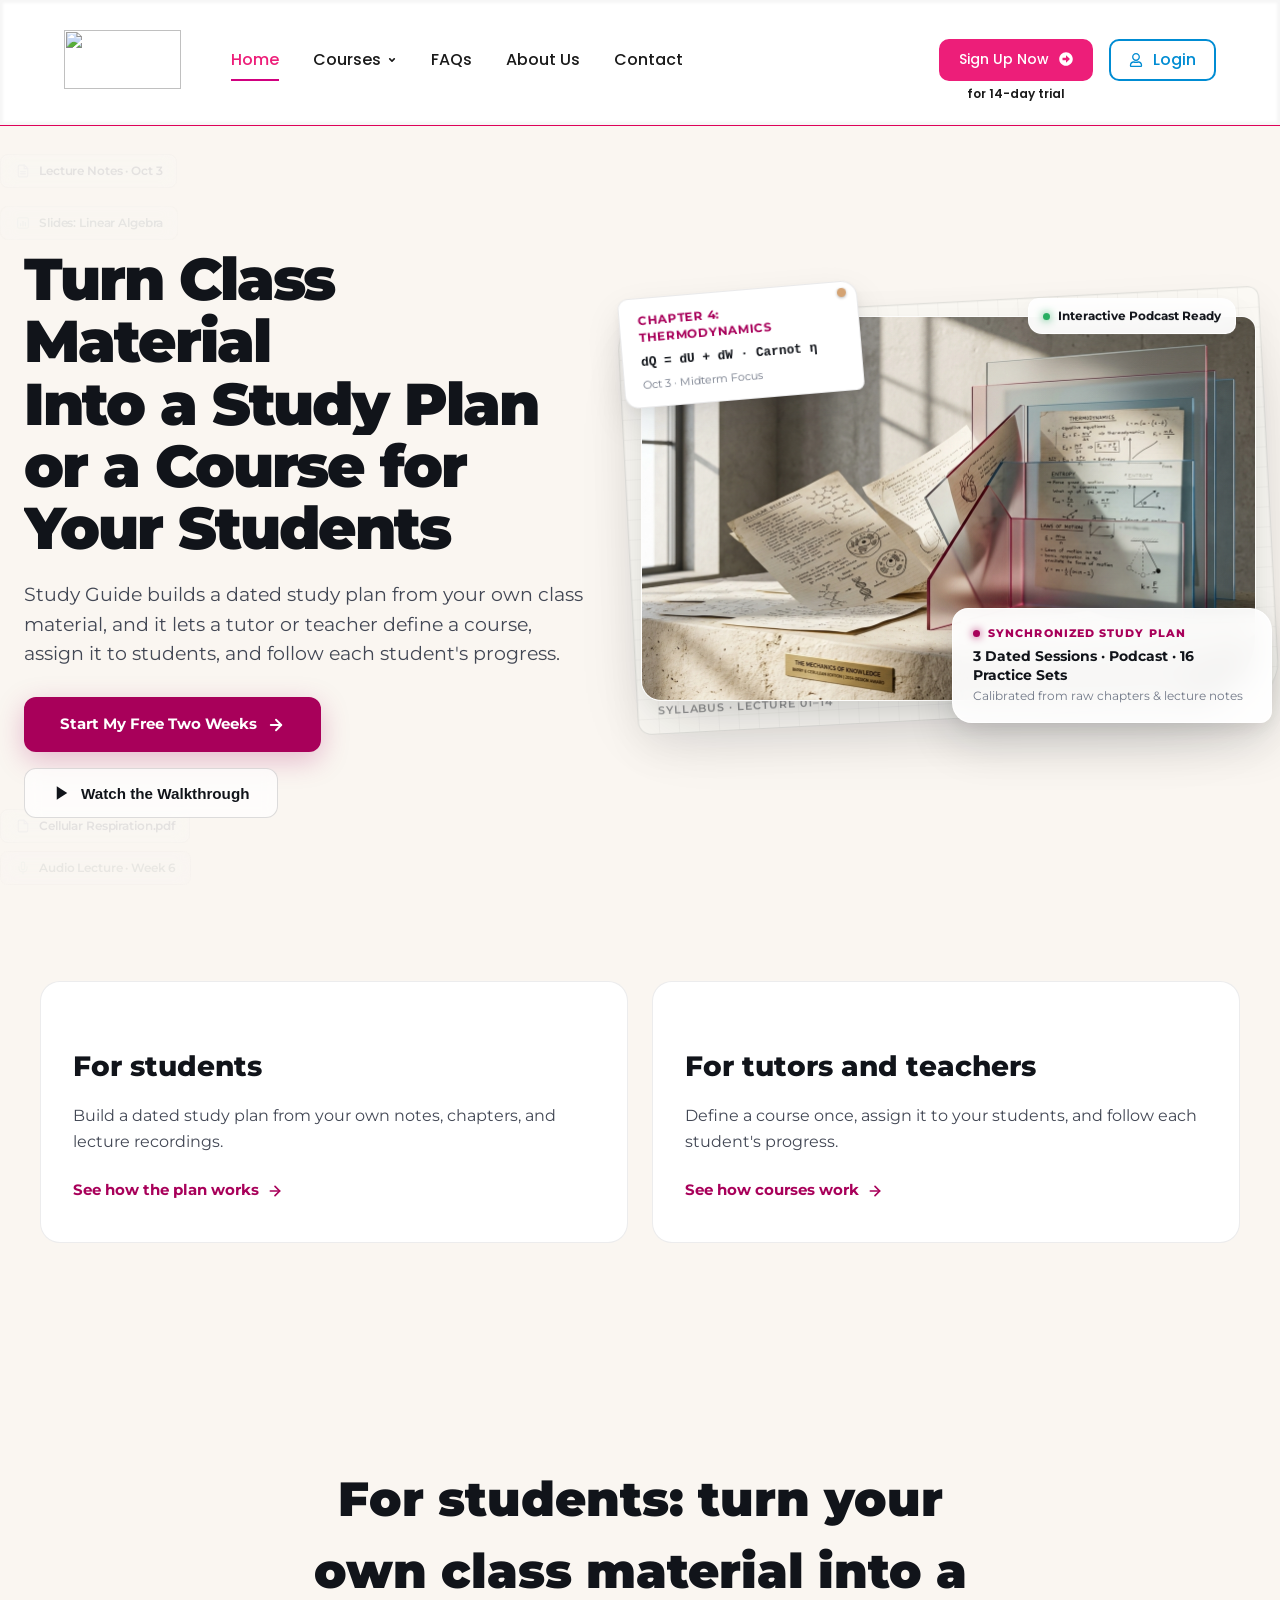
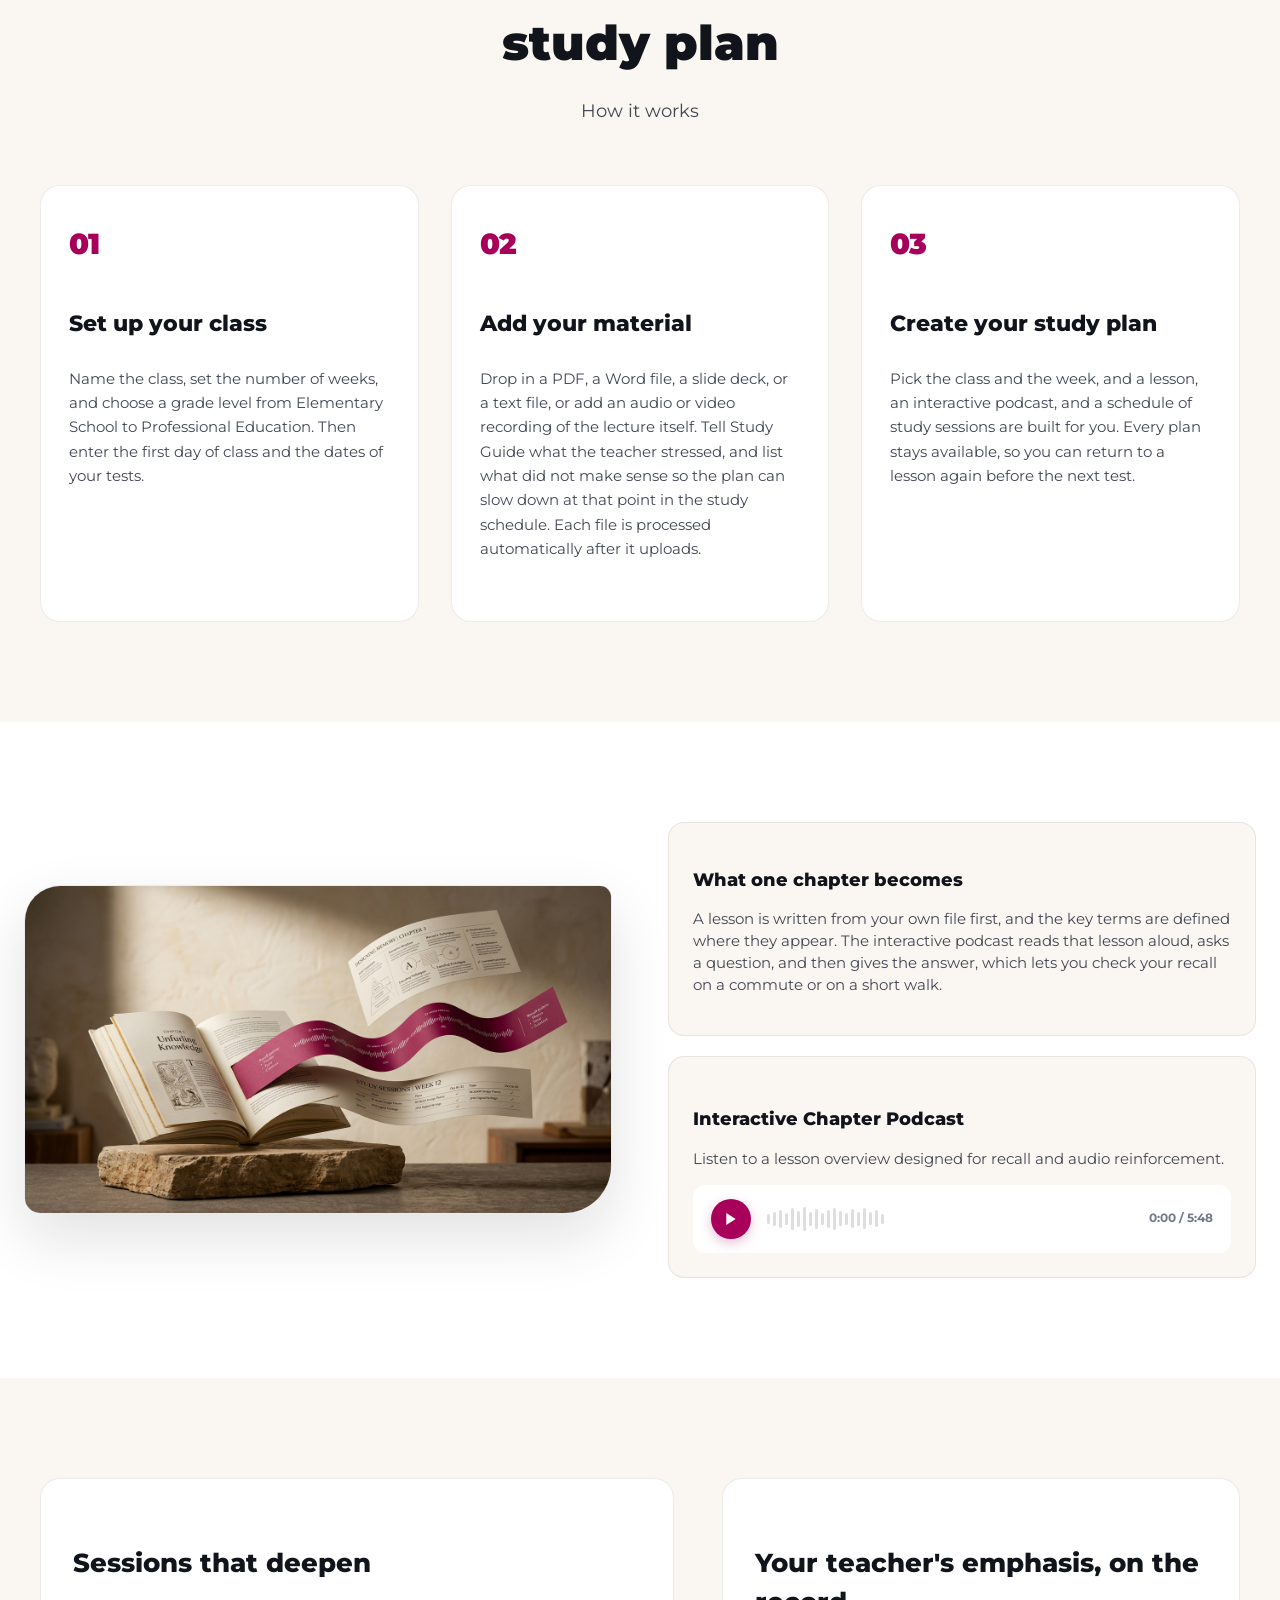
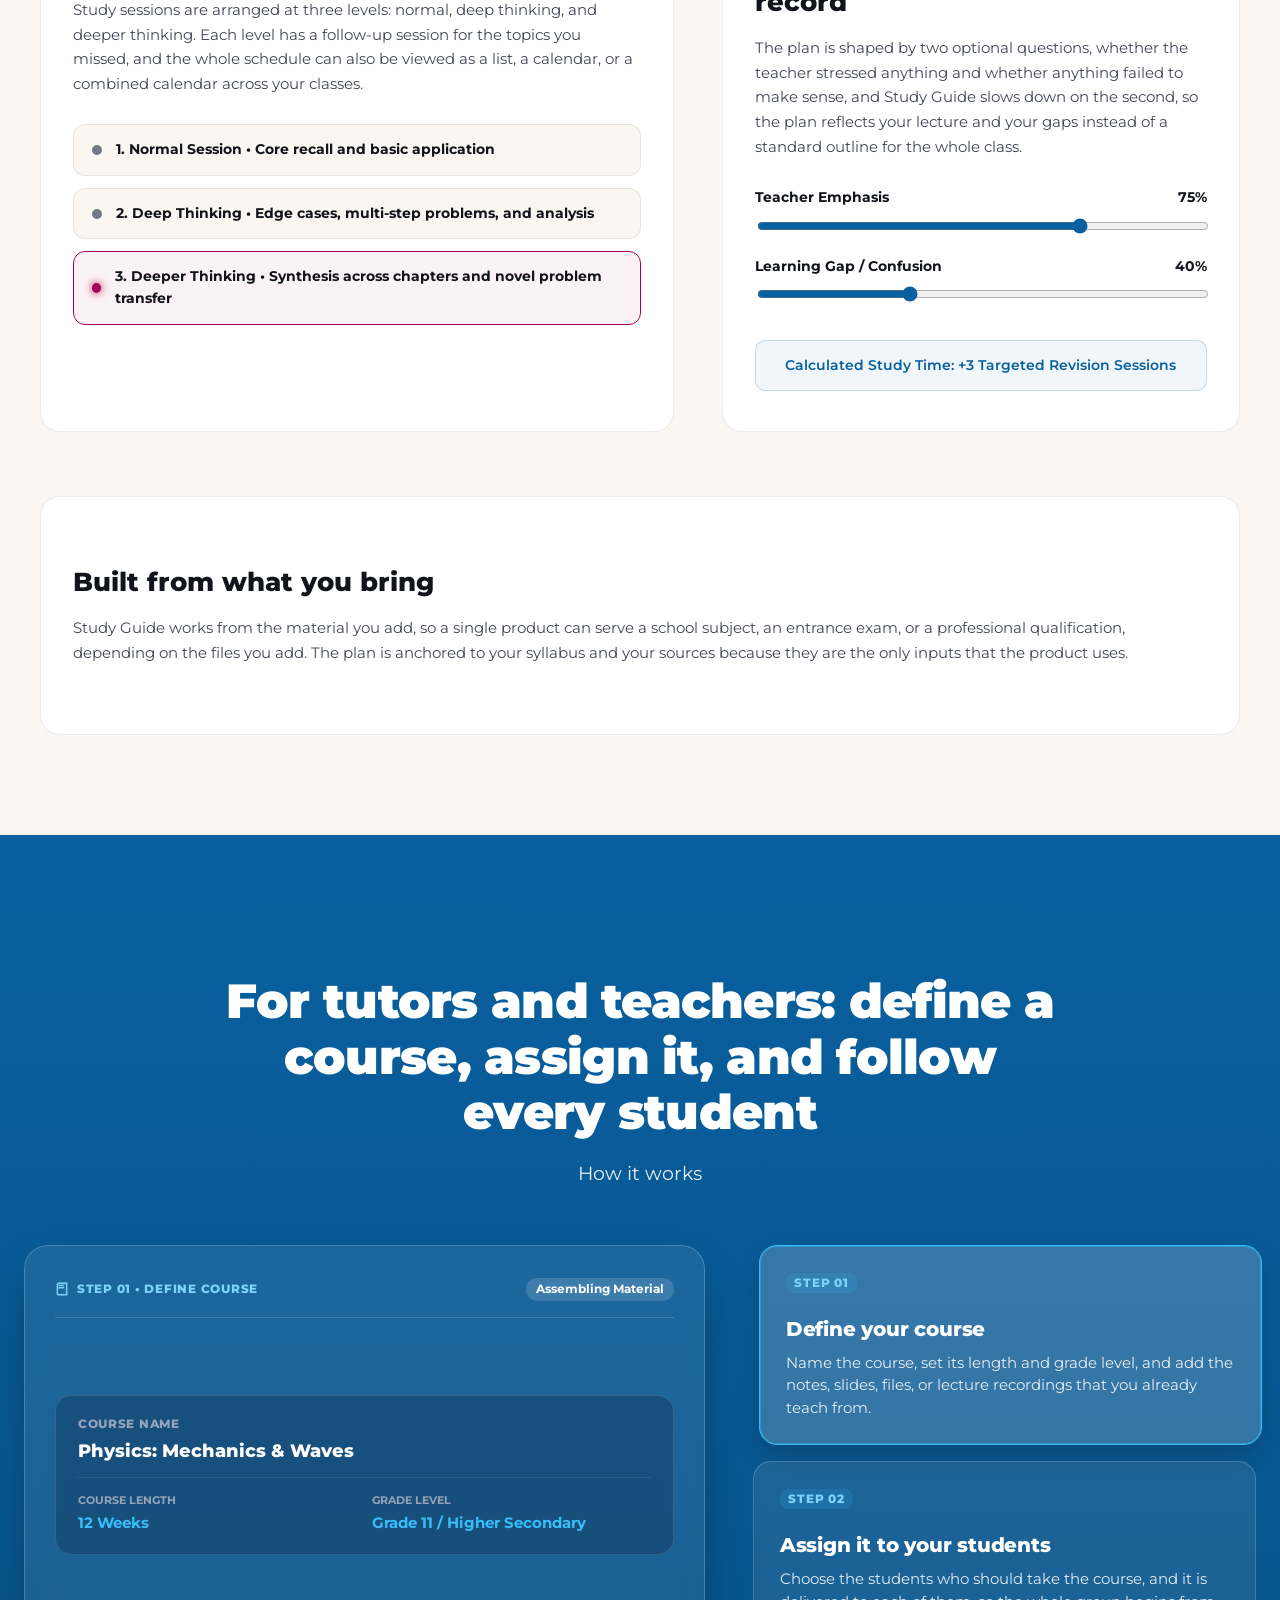
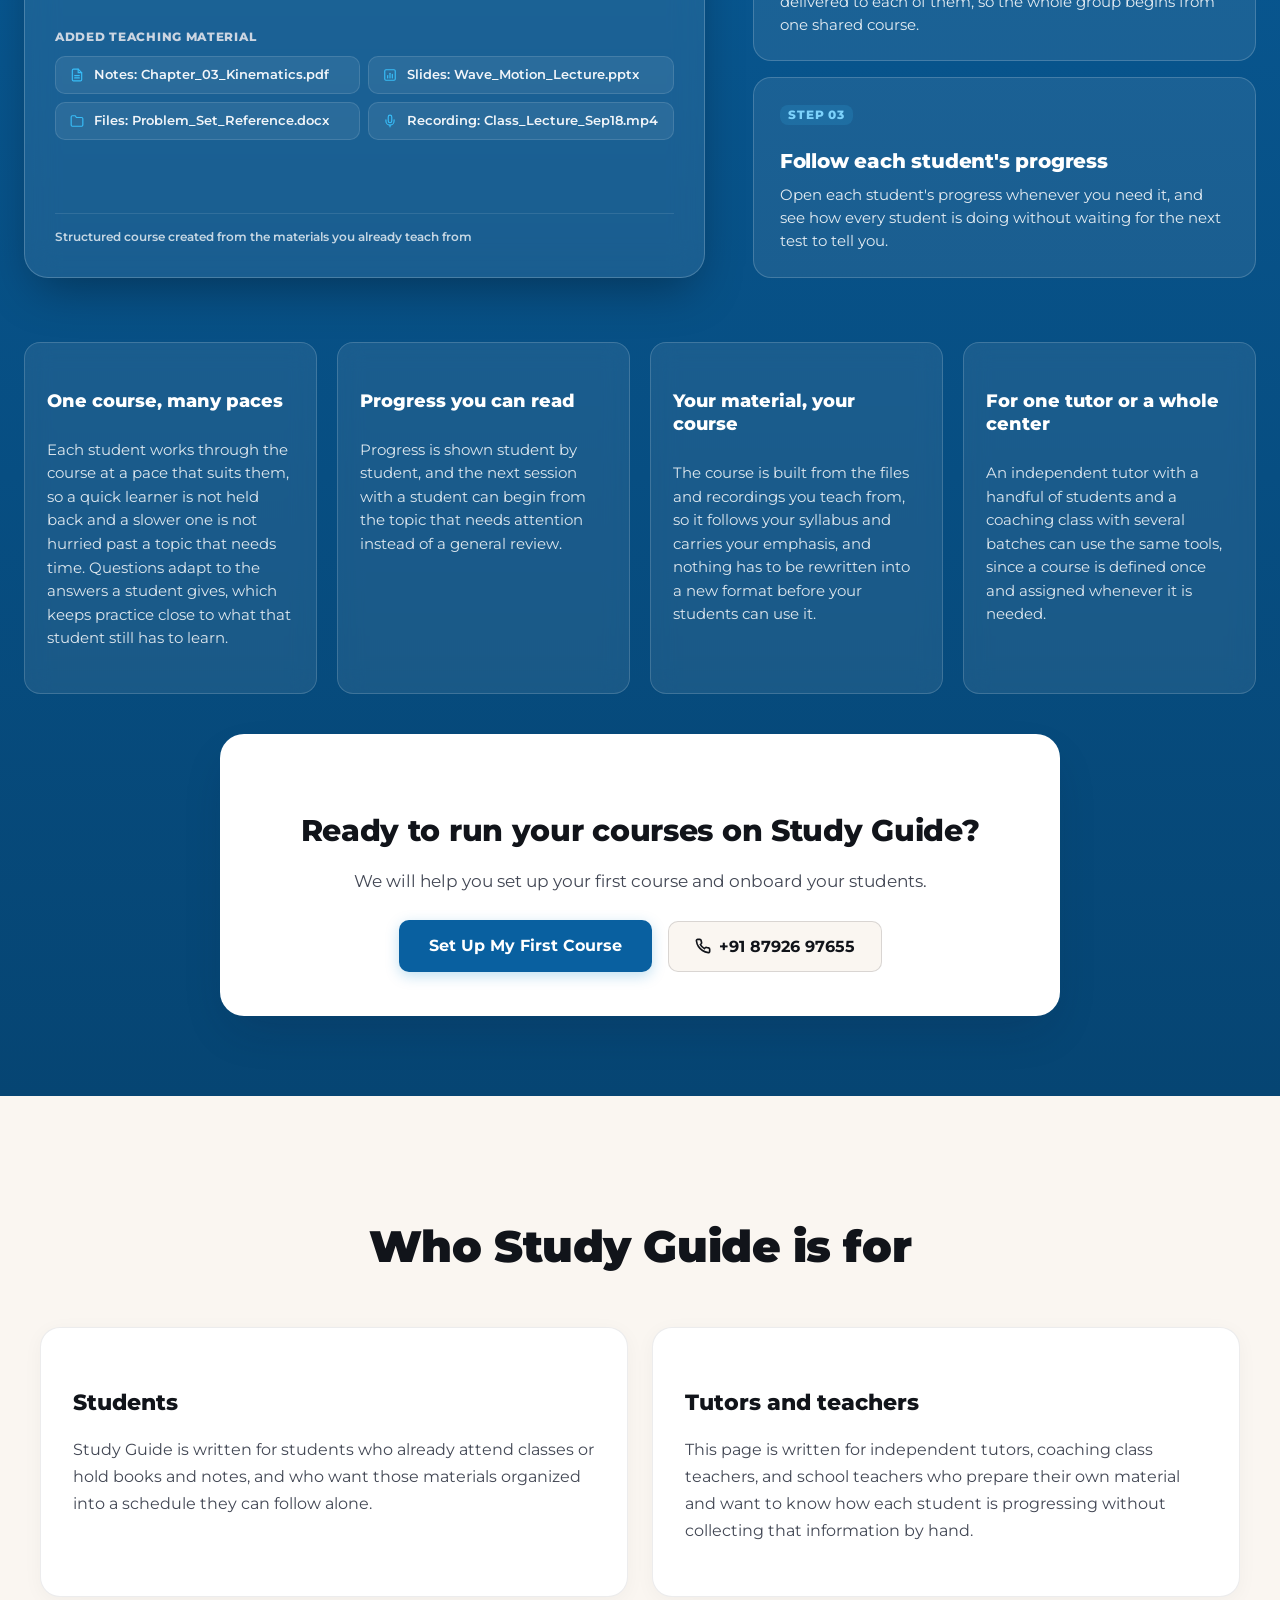
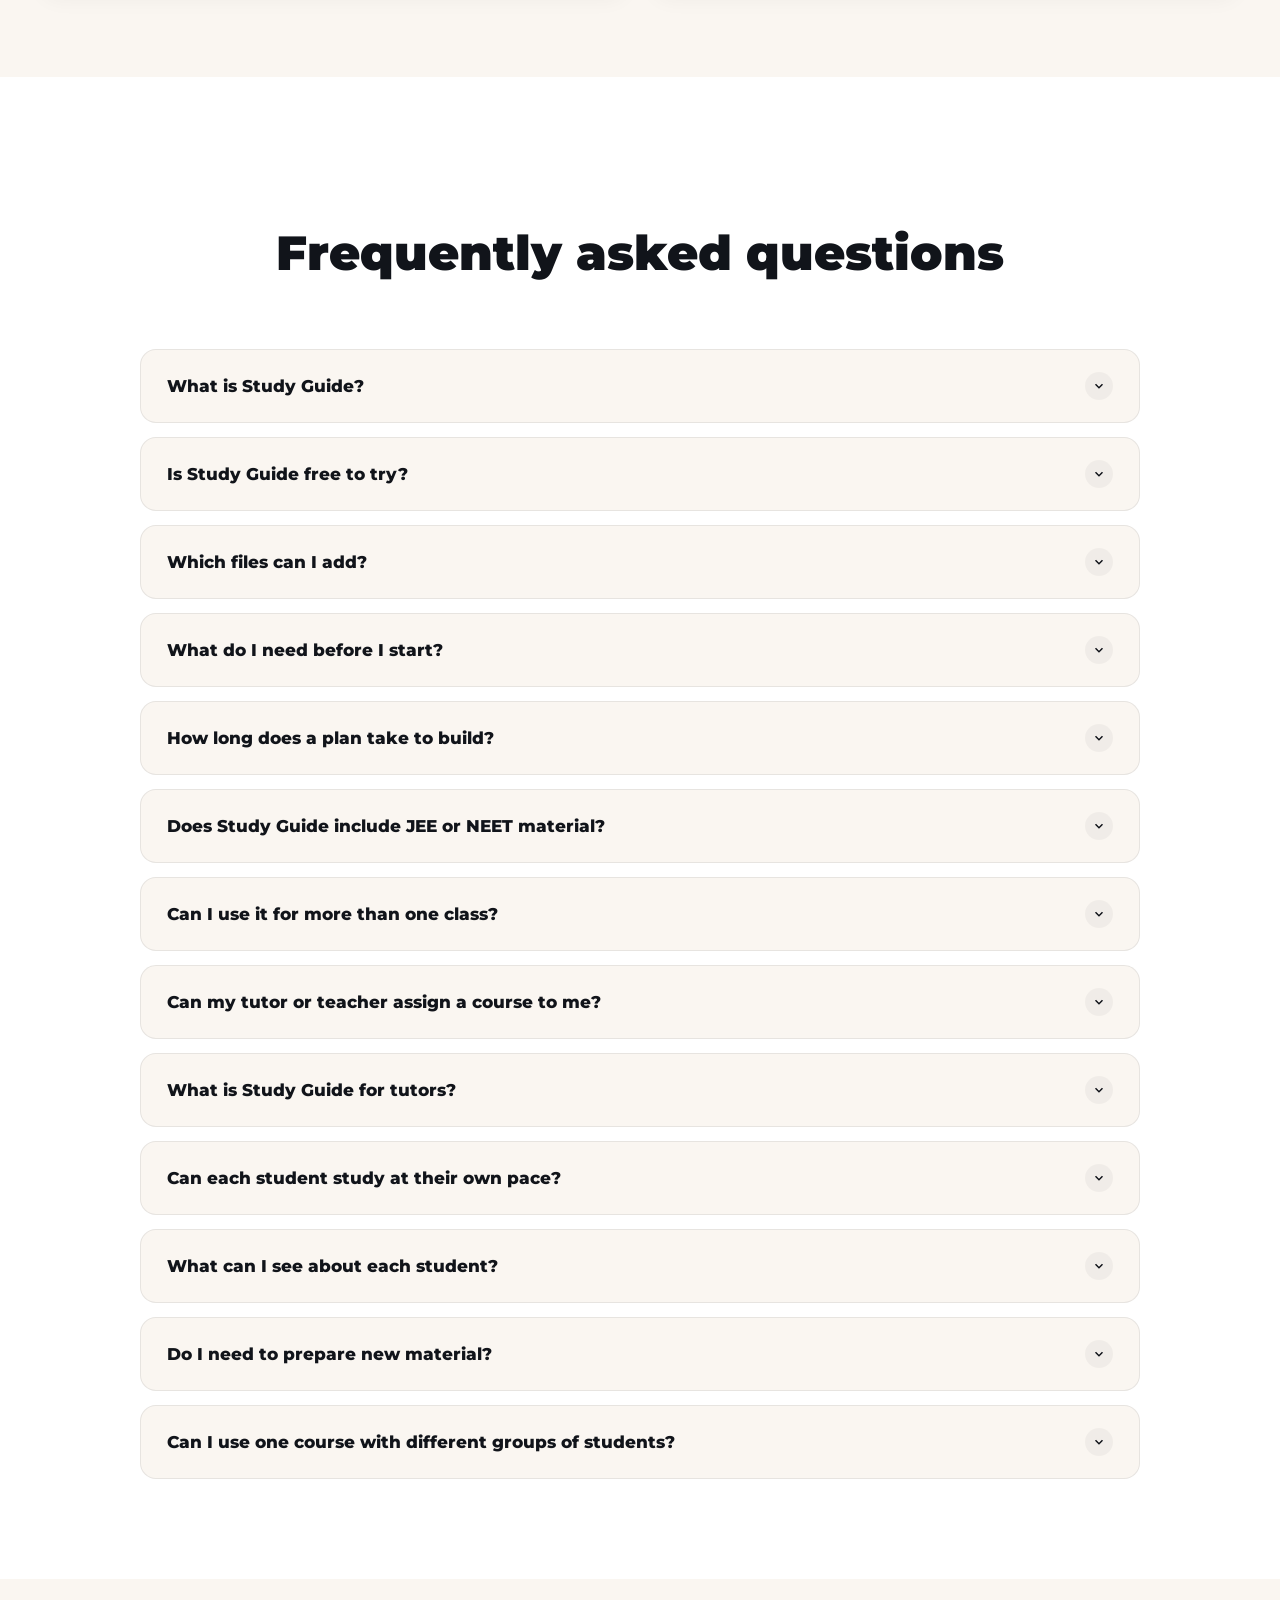
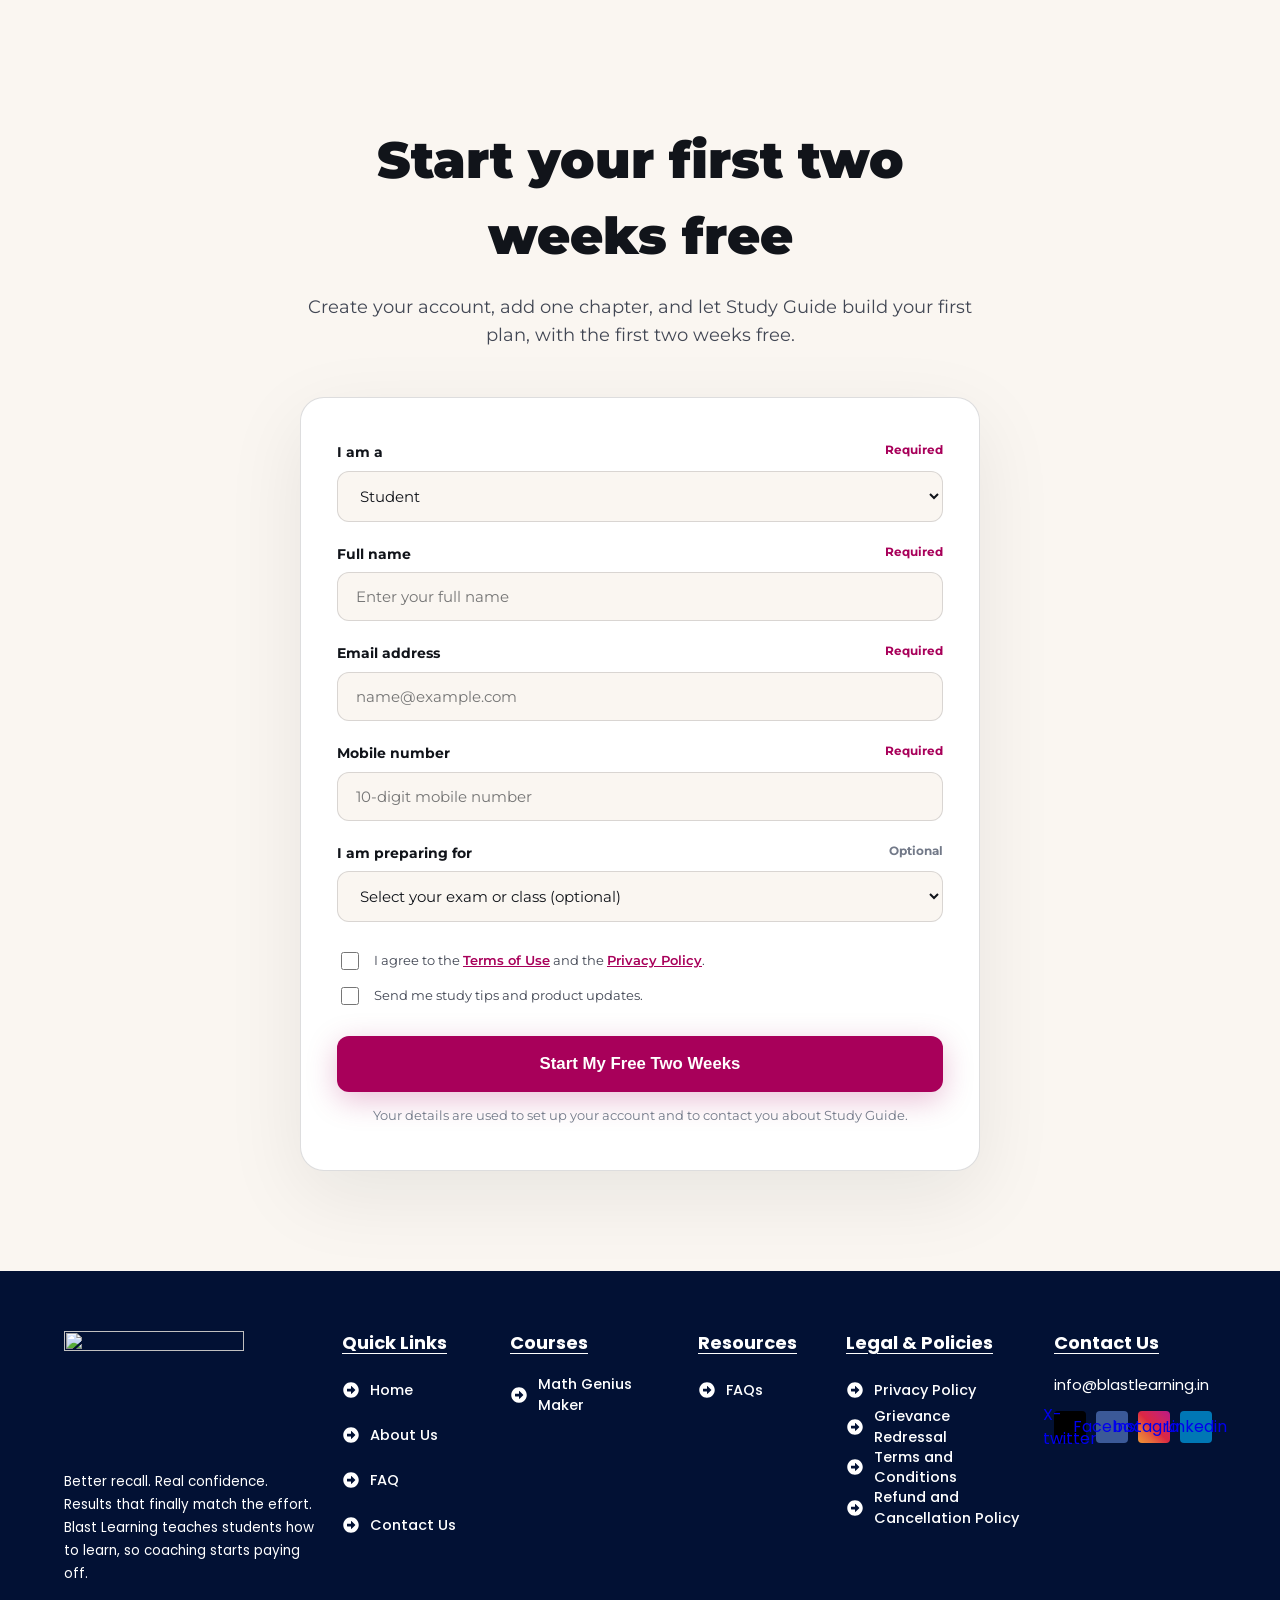
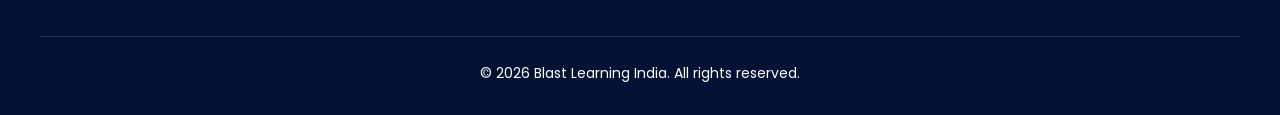
==== index.html @ d3b26d25 "Add index.html for GitHub Pages entrypoint" ====
<!DOCTYPE html>
<html lang="en-US">
<head>
  <meta charset="UTF-8">
  <meta name="viewport" content="width=device-width, initial-scale=1.0, minimum-scale=1.0">

  <!-- Primary SEO -->
  <title>Study Guide | Study Plans for Students, Courses for Tutors</title>
  <meta name="description" content="Turn class material into a study plan, or define a course, assign it, and follow each student's progress. First two weeks free.">
  <meta name="keywords" content="study plan from notes, course builder for tutors, track student progress, assign lessons to students">
  <link rel="canonical" href="https://blastlearning.in/study-guide/">
  <meta name="robots" content="index, follow">

  <!-- Open Graph -->
  <meta property="og:type" content="website">
  <meta property="og:url" content="https://blastlearning.in/study-guide/">
  <meta property="og:title" content="Study Guide | Study Plans for Students, Courses for Tutors">
  <meta property="og:description" content="Turn class material into a study plan, or define a course, assign it, and follow each student's progress. First two weeks free.">
  <meta property="og:image" content="https://blastlearning.in/wp-content/uploads/2026/08/competency-based-learning-BAtKkKB3.png">
  <meta property="og:image:width" content="1200">
  <meta property="og:image:height" content="630">

  <!-- Twitter Card -->
  <meta name="twitter:card" content="summary_large_image">
  <meta name="twitter:title" content="Study Guide | Study Plans for Students, Courses for Tutors">
  <meta name="twitter:description" content="Turn class material into a study plan, or define a course, assign it, and follow each student's progress. First two weeks free.">
  <meta name="twitter:image" content="https://blastlearning.in/wp-content/uploads/2026/08/competency-based-learning-BAtKkKB3.png">

  <!-- Favicons -->
  <link rel="icon" href="https://blastlearning.in/wp-content/uploads/2026/09/cropped-fav3-32x32.png" sizes="32x32">
  <link rel="icon" href="https://blastlearning.in/wp-content/uploads/2026/09/cropped-fav3-192x192.png" sizes="192x192">
  <link rel="apple-touch-icon" href="https://blastlearning.in/wp-content/uploads/2026/09/cropped-fav3-180x180.png">

  <!-- Google Fonts: Poppins (Locked Site Chrome) + Montserrat & Newsreader (Study Guide Art Direction) -->
  <link rel="preconnect" href="https://fonts.googleapis.com">
  <link rel="preconnect" href="https://fonts.gstatic.com" crossorigin>
  <link href="https://fonts.googleapis.com/css2?family=Montserrat:ital,wght@0,300;0,400;0,500;0,600;0,700;0,800;0,900;1,400;1,600&family=Newsreader:ital,opsz,wght@0,6..72,400;0,6..72,500;0,6..72,600;1,6..72,400;1,6..72,500;1,6..72,600&family=Poppins:ital,wght@0,300;0,400;0,500;0,600;0,700;1,400;1,600&display=swap" rel="stylesheet">

  <!-- Locked Site Theme Stylesheets (WordPress / Elementor Chrome Integration) -->
  <link rel="stylesheet" id="hello-elementor-theme-style-css" href="https://blastlearning.in/wp-content/themes/hello-elementor/assets/css/theme.css?ver=3.4.9" media="all">
  <link rel="stylesheet" id="hello-elementor-header-footer-css" href="https://blastlearning.in/wp-content/themes/hello-elementor/assets/css/header-footer.css?ver=3.4.9" media="all">
    <link rel="stylesheet" id="royal-elementor-addons-css" href="https://blastlearning.in/wp-content/plugins/royal-elementor-addons/assets/css/frontend.min.css?ver=1.7.1064" media="all">
  <link rel="stylesheet" id="elementor-post-55-css" href="https://blastlearning.in/wp-content/uploads/elementor/css/local-55-frontend-desktop.css" media="all">
  <link rel="stylesheet" id="elementor-post-185-css" href="https://blastlearning.in/wp-content/uploads/elementor/css/local-185-frontend-desktop.css" media="all">
  <link rel="stylesheet" id="elementor-frontend-css" href="https://blastlearning.in/wp-content/plugins/elementor/assets/css/frontend.min.css?ver=4.2.1" media="all">
  <link rel="stylesheet" id="widget-image-css" href="https://blastlearning.in/wp-content/plugins/elementor/assets/css/widget-image.min.css?ver=4.2.1" media="all">
  <link rel="stylesheet" id="widget-nav-menu-css" href="https://blastlearning.in/wp-content/plugins/elementor-pro/assets/css/widget-nav-menu.min.css?ver=3.34.0" media="all">
  <link rel="stylesheet" id="widget-heading-css" href="https://blastlearning.in/wp-content/plugins/elementor/assets/css/widget-heading.min.css?ver=4.2.1" media="all">
  <link rel="stylesheet" id="widget-social-icons-css" href="https://blastlearning.in/wp-content/plugins/elementor/assets/css/widget-social-icons.min.css?ver=4.2.1" media="all">
  <link rel="stylesheet" id="elementor-post-55-mobile-css" href="https://blastlearning.in/wp-content/uploads/elementor/css/local-55-frontend-mobile.css" media="(max-width:767px)">
  <link rel="stylesheet" id="font-awesome-5-all-css" href="https://blastlearning.in/wp-content/plugins/elementor/assets/lib/font-awesome/css/all.min.css?ver=1.7.1064" media="all">

  <!-- GSAP 3.12.5 + ScrollTrigger via CDN -->
  <script src="https://cdnjs.cloudflare.com/ajax/libs/gsap/3.12.5/gsap.min.js"></script>
  <script src="https://cdnjs.cloudflare.com/ajax/libs/gsap/3.12.5/ScrollTrigger.min.js"></script>

  <!-- JSON-LD: Block 1 - HowTo Students -->
  <script type="application/ld+json">
  {
    "@context": "https://schema.org",
    "@type": "HowTo",
    "name": "How to turn your class material into a study plan with Study Guide",
    "step": [
      {
        "@type": "HowToStep",
        "position": 1,
        "name": "Set up your class",
        "text": "Name the class and choose a grade level or target exam."
      },
      {
        "@type": "HowToStep",
        "position": 2,
        "name": "Add your material",
        "text": "Upload chapters, lecture slides, classroom notes, syllabus files, or an audio recording of a class."
      },
      {
        "@type": "HowToStep",
        "position": 3,
        "name": "Create your study plan",
        "text": "Study Guide builds a dated schedule of study sessions from your files, with an interactive podcast, a lesson, and practice questions for every chapter."
      }
    ]
  }
  </script>

  <!-- JSON-LD: Block 2 - HowTo Tutors -->
  <script type="application/ld+json">
  {
    "@context": "https://schema.org",
    "@type": "HowTo",
    "name": "How tutors and teachers run courses on Study Guide",
    "step": [
      {
        "@type": "HowToStep",
        "position": 1,
        "name": "Set up the course",
        "text": "Define the subject, syllabus, and sequence of topics once."
      },
      {
        "@type": "HowToStep",
        "position": 2,
        "name": "Add class material",
        "text": "Upload notes, problem sets, and reference files for each chapter."
      },
      {
        "@type": "HowToStep",
        "position": 3,
        "name": "Assign to students",
        "text": "Add students individually or in groups. Each student receives a dated study plan calibrated to their pace."
      },
      {
        "@type": "HowToStep",
        "position": 4,
        "name": "Follow progress and adjust",
        "text": "See who is on track, where students get stuck, and add review sessions where needed."
      }
    ]
  }
  </script>

  <!-- JSON-LD: Block 3 - FAQPage (All 13 approved questions) -->
  <script type="application/ld+json">
  {
    "@context": "https://schema.org",
    "@type": "FAQPage",
    "mainEntity": [
      {
        "@type": "Question",
        "name": "What is Study Guide?",
        "acceptedAnswer": {
          "@type": "Answer",
          "text": "A lesson, an interactive podcast, and a schedule of study sessions are built by Study Guide from the class material you upload. It works for any subject and level, because the content comes from your files."
        }
      },
      {
        "@type": "Question",
        "name": "Is Study Guide free to try?",
        "acceptedAnswer": {
          "@type": "Answer",
          "text": "Yes. The first two weeks are free for every new sign-up made through the form on this page."
        }
      },
      {
        "@type": "Question",
        "name": "Which files can I add?",
        "acceptedAnswer": {
          "@type": "Answer",
          "text": "You can upload PDFs, Word documents, slide decks, handwritten notes as scans or photos, and audio recordings of lectures."
        }
      },
      {
        "@type": "Question",
        "name": "What do I need before I start?",
        "acceptedAnswer": {
          "@type": "Answer",
          "text": "You only need the material for at least one chapter or topic. A full syllabus is helpful, but you can add more material as your class progresses."
        }
      },
      {
        "@type": "Question",
        "name": "How long does a plan take to build?",
        "acceptedAnswer": {
          "@type": "Answer",
          "text": "Most study plans and lessons are ready within a few minutes of uploading your material."
        }
      },
      {
        "@type": "Question",
        "name": "Does Study Guide include JEE or NEET material?",
        "acceptedAnswer": {
          "@type": "Answer",
          "text": "Study Guide uses the material you upload. If you add JEE or NEET notes, past papers, or syllabus chapters, the plan, lessons, and questions will be built from those files."
        }
      },
      {
        "@type": "Question",
        "name": "Can I use it for more than one class?",
        "acceptedAnswer": {
          "@type": "Answer",
          "text": "Yes. You can create multiple classes, each with its own files, study plan, and schedule."
        }
      },
      {
        "@type": "Question",
        "name": "Can my tutor or teacher assign a course to me?",
        "acceptedAnswer": {
          "@type": "Answer",
          "text": "Yes. If your tutor or school uses Study Guide, they can assign a course directly to your account. Your study plan will follow their syllabus, and your tutor will be able to follow your progress."
        }
      },
      {
        "@type": "Question",
        "name": "What is Study Guide for tutors?",
        "acceptedAnswer": {
          "@type": "Answer",
          "text": "Study Guide lets tutors turn their teaching material into structured courses, assign them to students, and follow each student's progress through a single dashboard."
        }
      },
      {
        "@type": "Question",
        "name": "Can each student study at their own pace?",
        "acceptedAnswer": {
          "@type": "Answer",
          "text": "Yes. While all students follow the same course material, their study sessions and revision rounds adapt to their individual schedule, mastery, and exam dates."
        }
      },
      {
        "@type": "Question",
        "name": "What can I see about each student?",
        "acceptedAnswer": {
          "@type": "Answer",
          "text": "You can see completed sessions, current chapter, scores on practice questions, areas where the student struggled, and their projected date for completing the course."
        }
      },
      {
        "@type": "Question",
        "name": "Do I need to prepare new material?",
        "acceptedAnswer": {
          "@type": "Answer",
          "text": "No. You use your existing lecture notes, problem sets, handouts, and recordings. Study Guide structures them into lessons, podcasts, and study sessions."
        }
      },
      {
        "@type": "Question",
        "name": "Can I use one course with different groups of students?",
        "acceptedAnswer": {
          "@type": "Answer",
          "text": "Yes. You set up the course once and assign it to individual students or batches. Each student or batch has an independent study plan and schedule."
        }
      }
    ]
  }
  </script>
<style>
/* ====================================================================
   BLAST LEARNING — STUDY GUIDE
   MASTER ART DIRECTION & DESIGN SYSTEM
   Mobile-First / High-Craft Editorial / Cinematic Storytelling
   Locked Site Chrome (Header 55 + Footer 185) + Study Guide Body
   ==================================================================== */

/* --- RESET & BOX SIZING --- */
#study-guide-page, #study-guide-page *, #study-guide-page *::before, #study-guide-page *::after {
  box-sizing: border-box;
}

:root, .elementor-kit-6 {
  /* Live Site Elementor Kit Tokens */
  --e-global-color-primary: #D1007F;
  --e-global-color-secondary: #008CD3;
  --e-global-color-text: #1A1A1A;
  --e-global-color-accent: #ED1E79;
  --e-global-color-83e0f8b: #ED6CA7;
  --e-global-color-1de6bd2: #46BFEF;
  --e-global-color-1cd97e6: #FFFFFF;
  --e-global-color-a33a292: #F5F5F5;
  --e-global-typography-primary-font-family: "Poppins";
  --e-global-typography-primary-font-size: 16px;
  --e-global-typography-primary-font-weight: 400;
  --e-global-typography-secondary-font-family: "Poppins";
  --e-global-typography-secondary-font-size: 16px;
  --e-global-typography-secondary-font-weight: 500;
  --e-global-typography-text-font-family: "Poppins";
  --e-global-typography-text-font-size: 18px;
  --e-global-typography-text-font-weight: 400;
  --e-global-typography-accent-font-family: "Poppins";
  --e-global-typography-accent-font-size: 18px;
  --e-global-typography-accent-font-weight: 600;
  --kit-widget-spacing: 20px;

  /* Approved Study Guide Brand Palette */
  --berry: #A8005A;
  --berry-deep: #5A0030;
  --berry-dark: #38001E;
  --berry-tint: rgba(168, 0, 90, 0.08);
  --berry-glow: rgba(168, 0, 90, 0.25);
  
  --cerulean: #0960A0;
  --cerulean-deep: #063F69;
  --cerulean-dark: #04243D;
  --cerulean-tint: rgba(9, 96, 160, 0.08);
  --cerulean-glow: rgba(9, 96, 160, 0.25);

  --wild-rose: #CB4C7A;
  --blue: #3A8EC0;
  
  --cream: #FAF6F1;
  --cream-alt: #F4EFEA;
  --stone: #F0EDE8;
  --stone-deep: #E5E1DA;

  /* Ink Hierarchy */
  --ink: #11141A;
  --ink-secondary: #424754;
  --ink-muted: #727988;
  --ink-faint: #A4ACB9;
  --white: #FFFFFF;

  /* Surface Layers */
  --surface-card: #FFFFFF;
  --surface-elevated: rgba(255, 255, 255, 0.94);
  --surface-glass: rgba(255, 255, 255, 0.72);
  --border-subtle: rgba(17, 20, 26, 0.08);
  --border-medium: rgba(17, 20, 26, 0.14);

  /* Physics Curves & Timings */
  --ease-out: cubic-bezier(0.16, 1, 0.3, 1);
  --ease-spring: cubic-bezier(0.34, 1.56, 0.64, 1);
  --ease-in-out: cubic-bezier(0.65, 0, 0.35, 1);
  --dur-fast: 0.25s;
  --dur-med: 0.5s;
  --dur-slow: 0.85s;

  /* Typography Scales */
  --font-display: 'Montserrat', -apple-system, BlinkMacSystemFont, "Segoe UI", Roboto, sans-serif;
  --font-serif: 'Newsreader', Georgia, serif;
  --font-site: 'Poppins', -apple-system, BlinkMacSystemFont, "Segoe UI", Roboto, sans-serif;
}

html {
  scroll-behavior: smooth;
  font-size: 16px;
  background-color: #ffffff;
  color: var(--ink);
  -webkit-font-smoothing: antialiased;
  -moz-osx-font-smoothing: grayscale;
}

body {
  font-family: var(--font-site);
  overflow-x: hidden;
  background: #ffffff;
  margin: 0;
  padding: 0;
  line-height: 1.5;
}

/* ====================================================================
   LOCKED GLOBAL SITE CHROME: HEADER (ELEMENTOR 55)
   Extracted authentic Elementor rules from https://blastlearning.in/
   ==================================================================== */
body:not(.elementor-editor-active) .elementor-location-header {
  position: sticky;
  top: 0;
  width: 100%;
  z-index: 99999;
  background: #ffffff;
  box-shadow: 0 5px 18px rgba(0, 0, 0, 0.08);
  display: flex;
  justify-content: center;
  align-items: center;
}

.elementor .e-aaa0a9c-cdf690f {
  font-family: "Poppins", Sans-serif;
  font-weight: 600;
  font-size: 13px;
  margin-block-start: -14px;
}

/* ====================================================================
   LOCKED GLOBAL SITE CHROME: HEADER (ELEMENTOR 55)
   Pixel-Perfect Match to https://blastlearning.in/
   ==================================================================== */

header.elementor-55.elementor-location-header {
  width: 100% !important;
  position: sticky !important;
  top: 0 !important;
  left: 0 !important;
  z-index: 9999 !important;
  background-color: #ffffff !important;
  border-bottom: 1px solid #de0158 !important;
  box-shadow: 0px 0px 3px 3px rgba(0, 0, 0, 0.04) inset !important;
}

/* Neutralize Elementor flex-grow zero-width calculation on widgets */
.elementor-55 * {
  --container-widget-width: auto !important;
}

/* Master Header Container (1200px max width centered, single horizontal row) */
.elementor-55 .elementor-element-3c6acfc,
.elementor-55 .e-3c6acfc-62e36c9 {
  display: flex !important;
  flex-direction: row !important;
  flex-wrap: nowrap !important;
  justify-content: space-between !important;
  align-items: center !important;
  width: 1200px !important;
  max-width: 100% !important;
  min-height: 125px !important;
  margin: 0 auto !important;
  padding: 22px 24px 28px 24px !important;
  box-sizing: border-box !important;
  background: transparent !important;
  border: none !important;
  box-shadow: none !important;
  position: relative !important;
}

/* Left Group: Logo + Navigation */
.elementor-55 .elementor-element-e7376c1 {
  display: flex !important;
  flex-direction: row !important;
  align-items: center !important;
  justify-content: flex-start !important;
  flex: 0 0 auto !important;
  width: auto !important;
  gap: 36px !important;
  margin: 0 !important;
  padding: 0 !important;
}

/* Logo */
.elementor-55 .elementor-element-1699c44 {
  display: flex !important;
  align-items: center !important;
  flex: 0 0 auto !important;
  width: auto !important;
  margin: 0 !important;
  padding: 0 !important;
}
.elementor-55 .elementor-element-1699c44 img {
  width: 117px !important;
  height: 59px !important;
  max-width: 120px !important;
  display: block !important;
}

/* Nav Menu Container */
.elementor-55 .elementor-element-a9d4c74 {
  display: flex !important;
  align-items: center !important;
  flex: 0 0 auto !important;
  width: auto !important;
  margin: 0 !important;
  padding: 0 !important;
}

/* Desktop Main Nav */
.elementor-55 .elementor-nav-menu--main {
  display: flex !important;
  align-items: center !important;
  width: auto !important;
}
.elementor-55 .elementor-nav-menu--main ul.elementor-nav-menu {
  display: flex !important;
  flex-direction: row !important;
  flex-wrap: nowrap !important;
  align-items: center !important;
  list-style: none !important;
  margin: 0 !important;
  padding: 0 !important;
  width: auto !important;
  gap: 6px !important;
}
.elementor-55 .elementor-nav-menu--main > ul.elementor-nav-menu > li {
  display: inline-flex !important;
  align-items: center !important;
  flex: 0 0 auto !important;
  width: auto !important;
  margin: 0 !important;
  padding: 0 !important;
  position: relative !important;
  list-style: none !important;
}
.elementor-55 .elementor-nav-menu--main .elementor-item {
  font-family: "Poppins", Sans-serif !important;
  font-size: 16px !important;
  font-weight: 500 !important;
  color: #1A1A1A !important;
  fill: #1A1A1A !important;
  padding: 10px 14px !important;
  display: inline-flex !important;
  align-items: center !important;
  text-decoration: none !important;
  position: relative !important;
  transition: color 0.2s ease, fill 0.2s ease !important;
  line-height: 1.2 !important;
  white-space: nowrap !important;
}
.elementor-55 .elementor-nav-menu--main .elementor-item:hover,
.elementor-55 .elementor-nav-menu--main .elementor-item.elementor-item-active {
  color: #ED1E79 !important;
  fill: #ED1E79 !important;
}

/* Active Underline for Home / Current page */
.elementor-55 .elementor-nav-menu--main .elementor-item.elementor-item-active::after {
  content: "" !important;
  position: absolute !important;
  bottom: -2px !important;
  left: 14px !important;
  right: 14px !important;
  height: 2px !important;
  background-color: #D1007F !important;
  display: block !important;
}

/* Courses Dropdown Chevron Icon */
.elementor-55 .elementor-item .sub-arrow {
  display: inline-flex !important;
  align-items: center !important;
  margin-left: 6px !important;
  vertical-align: middle !important;
}
.elementor-55 .elementor-item .sub-arrow svg {
  width: 10px !important;
  height: 10px !important;
  fill: currentColor !important;
  transition: transform 0.25s ease !important;
}

/* Desktop Dropdown Sub-menu */
@media (min-width: 1025px) {
  .elementor-55 .elementor-menu-toggle {
    display: none !important;
  }
  .elementor-55 .elementor-nav-menu--dropdown.elementor-nav-menu__container {
    display: none !important;
  }
  .elementor-55 .elementor-nav-menu--main li.menu-item-has-children {
    position: relative !important;
  }
  .elementor-55 .elementor-nav-menu--main li.menu-item-has-children > .sub-menu {
    position: absolute !important;
    top: 100% !important;
    left: 0 !important;
    min-width: 210px !important;
    background-color: #008CD3 !important;
    border-radius: 10px !important;
    padding: 6px 0 !important;
    margin: 4px 0 0 0 !important;
    list-style: none !important;
    box-shadow: 0 10px 25px rgba(0, 0, 0, 0.15) !important;
    display: none !important;
    opacity: 0 !important;
    visibility: hidden !important;
    transform: translateY(6px) !important;
    transition: opacity 0.2s ease, transform 0.2s ease, visibility 0.2s ease !important;
    z-index: 10000 !important;
  }
  .elementor-55 .elementor-nav-menu--main li.menu-item-has-children:hover > .sub-menu,
  .elementor-55 .elementor-nav-menu--main li.menu-item-has-children:focus-within > .sub-menu {
    display: block !important;
    opacity: 1 !important;
    visibility: visible !important;
    transform: translateY(0) !important;
  }
  .elementor-55 .elementor-nav-menu--main li.menu-item-has-children:hover .sub-arrow svg {
    transform: rotate(180deg) !important;
  }
  .elementor-55 .elementor-nav-menu--main .sub-menu a {
    font-family: "Poppins", Sans-serif !important;
    font-size: 14px !important;
    font-weight: 400 !important;
    color: #FFFFFF !important;
    fill: #FFFFFF !important;
    padding: 10px 18px !important;
    display: block !important;
    text-decoration: none !important;
    white-space: nowrap !important;
    transition: background-color 0.2s ease, color 0.2s ease !important;
  }
  .elementor-55 .elementor-nav-menu--main .sub-menu li:first-child a {
    border-top-left-radius: 10px !important;
    border-top-right-radius: 10px !important;
  }
  .elementor-55 .elementor-nav-menu--main .sub-menu li:last-child a {
    border-bottom-right-radius: 10px !important;
    border-bottom-left-radius: 10px !important;
  }
  .elementor-55 .elementor-nav-menu--main .sub-menu a:hover,
  .elementor-55 .elementor-nav-menu--main .sub-menu a:focus {
    background-color: #96CCE8 !important;
    color: #060505 !important;
  }
}

/* Right Group: CTA Buttons */
.elementor-55 .elementor-element-41bec5d {
  display: flex !important;
  flex-direction: row !important;
  align-items: center !important;
  justify-content: flex-end !important;
  flex: 0 0 auto !important;
  width: auto !important;
  margin: 0 !important;
  padding: 0 !important;
}
.elementor-55 .elementor-element-97a2151 {
  display: flex !important;
  flex-direction: row !important;
  align-items: center !important;
  justify-content: flex-end !important;
  flex: 0 0 auto !important;
  width: auto !important;
  gap: 16px !important;
  margin: 0 !important;
  padding: 0 !important;
}

/* Sign Up Button + 'for 14-day trial' Stack */
.elementor-55 .elementor-element-3b6a7c3 {
  display: flex !important;
  flex-direction: column !important;
  align-items: center !important;
  justify-content: center !important;
  flex: 0 0 auto !important;
  width: auto !important;
  margin: 0 !important;
  padding: 0 !important;
  position: relative !important;
}
.elementor-55 .elementor-element-2270f5f {
  display: flex !important;
  align-items: center !important;
  flex: 0 0 auto !important;
  width: auto !important;
  margin: 0 !important;
  padding: 0 !important;
}
.elementor-55 .elementor-element-2270f5f .elementor-button {
  background-color: #ED1E79 !important;
  font-family: "Poppins", Sans-serif !important;
  font-size: 14px !important;
  font-weight: 500 !important;
  line-height: 1.2em !important;
  fill: #FFFFFF !important;
  color: #FFFFFF !important;
  border: 2px solid #ED1E79 !important;
  border-radius: 10px !important;
  padding: 10px 18px !important;
  height: 42px !important;
  box-sizing: border-box !important;
  display: inline-flex !important;
  align-items: center !important;
  text-decoration: none !important;
  transition: all 0.2s ease !important;
  margin: 0 !important;
}
.elementor-55 .elementor-element-2270f5f .elementor-button:hover,
.elementor-55 .elementor-element-2270f5f .elementor-button:focus {
  background-color: #FFFFFF !important;
  color: #D1007F !important;
  fill: #D1007F !important;
  border-color: #ED1E79 !important;
}
.elementor-55 .elementor-element-2270f5f .elementor-button-content-wrapper {
  display: flex !important;
  flex-direction: row-reverse !important;
  align-items: center !important;
  gap: 10px !important;
}
.elementor-55 .elementor-element-2270f5f .elementor-button-icon {
  display: inline-flex !important;
  align-items: center !important;
}
.elementor-55 .elementor-element-2270f5f .elementor-button-icon svg {
  width: 14px !important;
  height: 14px !important;
  fill: currentColor !important;
}

/* Caption under Sign Up Now */
.elementor-55 .e-aaa0a9c-cdf690f {
  position: absolute !important;
  top: 100% !important;
  left: 0 !important;
  right: 0 !important;
  margin: 6px 0 0 0 !important;
  padding: 0 !important;
  font-family: "Poppins", Sans-serif !important;
  font-weight: 600 !important;
  font-size: 12px !important;
  color: #1A1A1A !important;
  line-height: 1.2 !important;
  text-align: center !important;
  white-space: nowrap !important;
}

/* Login Button */
.elementor-55 .elementor-element-d97f3af {
  display: flex !important;
  align-items: center !important;
  flex: 0 0 auto !important;
  width: auto !important;
  margin: 0 !important;
  padding: 0 !important;
}
.elementor-55 .elementor-element-d97f3af .elementor-button {
  background-color: #FFFFFF !important;
  font-family: "Poppins", Sans-serif !important;
  font-size: 16px !important;
  font-weight: 500 !important;
  line-height: 1.2em !important;
  fill: #008CD3 !important;
  color: #008CD3 !important;
  border: 2px solid #008CD3 !important;
  border-radius: 10px !important;
  padding: 10px 18px !important;
  height: 42px !important;
  box-sizing: border-box !important;
  display: inline-flex !important;
  align-items: center !important;
  text-decoration: none !important;
  transition: all 0.2s ease !important;
  margin: 0 !important;
}
.elementor-55 .elementor-element-d97f3af .elementor-button:hover,
.elementor-55 .elementor-element-d97f3af .elementor-button:focus {
  background-color: #008CD3 !important;
  color: #FFFFFF !important;
  fill: #FFFFFF !important;
  border-color: #008CD3 !important;
}
.elementor-55 .elementor-element-d97f3af .elementor-button-content-wrapper {
  display: flex !important;
  flex-direction: row !important;
  align-items: center !important;
  gap: 10px !important;
}
.elementor-55 .elementor-element-d97f3af .elementor-button-icon {
  display: inline-flex !important;
  align-items: center !important;
}
.elementor-55 .elementor-element-d97f3af .elementor-button-icon svg {
  width: 14px !important;
  height: 14px !important;
  fill: currentColor !important;
}

/* Tablet & Mobile Nav Responsive Rules */
@media (max-width: 1024px) {
  .elementor-55 .elementor-nav-menu--main {
    display: none !important;
  }
  .elementor-55 .elementor-menu-toggle {
    display: flex !important;
    align-items: center !important;
    justify-content: center !important;
    cursor: pointer !important;
    margin-left: 16px !important;
  }
  .elementor-55 .elementor-menu-toggle svg {
    width: 22px !important;
    height: 22px !important;
    fill: #1A1A1A !important;
  }
  .elementor-55 .elementor-menu-toggle .elementor-menu-toggle__icon--close {
    display: none !important;
  }
  .elementor-55 .elementor-menu-toggle.is-active .elementor-menu-toggle__icon--open {
    display: none !important;
  }
  .elementor-55 .elementor-menu-toggle.is-active .elementor-menu-toggle__icon--close {
    display: block !important;
  }
  .elementor-55 .elementor-nav-menu--dropdown {
    position: absolute !important;
    top: 100% !important;
    left: 0 !important;
    width: 100% !important;
    background-color: #008CD3 !important;
    padding: 16px 24px !important;
    display: none !important;
    box-shadow: 0 10px 25px rgba(0, 0, 0, 0.15) !important;
    z-index: 10000 !important;
  }
  .elementor-55 .elementor-nav-menu--dropdown.is-active {
    display: block !important;
  }
  .elementor-55 .elementor-nav-menu--dropdown ul {
    list-style: none !important;
    margin: 0 !important;
    padding: 0 !important;
  }
  .elementor-55 .elementor-nav-menu--dropdown li {
    margin: 8px 0 !important;
    list-style: none !important;
  }
  .elementor-55 .elementor-nav-menu--dropdown a {
    color: #FFFFFF !important;
    font-family: "Poppins", Sans-serif !important;
    font-size: 16px !important;
    font-weight: 500 !important;
    text-decoration: none !important;
    display: block !important;
    padding: 8px 0 !important;
  }
  .elementor-55 .elementor-nav-menu--dropdown .sub-menu {
    padding-left: 20px !important;
    list-style: none !important;
  }
}

@media (max-width: 767px) {
  .elementor-55 .elementor-element-3c6acfc,
  .elementor-55 .e-3c6acfc-62e36c9 {
    flex-wrap: wrap !important;
    padding: 10px 16px !important;
    justify-content: space-between !important;
  }
  .elementor-55 .elementor-element-e7376c1 {
    width: 100% !important;
    justify-content: space-between !important;
  }
  .elementor-55 .elementor-element-41bec5d {
    width: 100% !important;
    justify-content: center !important;
    margin-top: 10px !important;
  }
  .elementor-55 .elementor-element-2270f5f .elementor-button,
  .elementor-55 .elementor-element-d97f3af .elementor-button {
    font-size: 13px !important;
    padding: 8px 14px !important;
  }
}

/* ====================================================================
   APPROVED STUDY GUIDE BODY STYLES (SCOPED UNDER #study-guide-page)
   ==================================================================== */
/* ====================================================================
   STUDY GUIDE MODULE BASE ROOT (ISOLATED WRAPPER)
   ==================================================================== */
#study-guide-page {
  font-family: var(--font-display);
  background: var(--cream);
  color: var(--ink);
  overflow-x: hidden;
  position: relative;
  width: 100%;
  line-height: 1.5;
}
/* ====================================================================
   THE LIVING LEARNING CONTINUUM (PAGE-WIDE CONNECTING SPINE)
   ==================================================================== */
#study-guide-page .living-spine {
  position: fixed;
  left: 28px;
  top: 0;
  bottom: 0;
  width: 2px;
  background: linear-gradient(180deg, 
    rgba(168, 0, 90, 0) 0%,
    rgba(168, 0, 90, 0.4) 15%,
    rgba(9, 96, 160, 0.5) 50%,
    rgba(168, 0, 90, 0.4) 85%,
    rgba(168, 0, 90, 0) 100%
  );
  z-index: 99;
  pointer-events: none;
  opacity: 0.7;
}

@media (max-width: 768px) {
  #study-guide-page .living-spine { display: none; }
}

/* ====================================================================
   ACT 1: THE HERO CAMPAIGN CANVAS
   Art-directed hero with 100% visible, unobstructed campaign image
   ==================================================================== */
#study-guide-page .hero-campaign {
  position: relative;
  min-height: calc(100vh - 125px);
  padding: 40px 24px 50px;
  display: flex;
  flex-direction: column;
  justify-content: center;
  background: var(--cream);
  overflow: hidden;
}

#study-guide-page .hero-grid {
  position: relative;
  z-index: 2;
  max-width: 1360px;
  margin: 0 auto;
  width: 100%;
  display: grid;
  grid-template-columns: 1fr;
  gap: 48px;
  align-items: center;
}

@media (min-width: 1024px) {
  #study-guide-page .hero-grid {
    grid-template-columns: 1.05fr 1.15fr;
    gap: 56px;
  }
}

#study-guide-page .hero-copy-column {
  max-width: 660px;
}

#study-guide-page .hero-display-h1 {
  font-size: clamp(2.1rem, 4.6vw, 3.8rem);
  font-weight: 900;
  line-height: 1.06;
  letter-spacing: -0.035em;
  color: var(--ink);
  margin-bottom: 20px;
}
#study-guide-page .h1-clip-line {
  display: block;
  overflow: hidden;
}
#study-guide-page .h1-text-reveal {
  display: block;
  transform: translateY(0);
}

#study-guide-page .hero-lead-text {
  font-size: clamp(1rem, 1.8vw, 1.18rem);
  font-weight: 400;
  color: var(--ink-secondary);
  line-height: 1.58;
  max-width: 560px;
  margin-bottom: 28px;
  opacity: 1;
  transform: translateY(0);
}

#study-guide-page .hero-actions-cluster {
  display: flex;
  flex-wrap: wrap;
  align-items: center;
  gap: 16px;
  opacity: 1;
  transform: translateY(0);
}

#study-guide-page .btn-primary-glow {
  display: inline-flex;
  align-items: center;
  gap: 10px;
  padding: 16px 36px;
  font-size: 0.95rem;
  font-weight: 700;
  color: var(--white);
  background: var(--berry);
  border-radius: 12px;
  text-decoration: none;
  box-shadow: 0 8px 28px var(--berry-glow);
  transition: background var(--dur-fast) var(--ease-out), transform var(--dur-fast) var(--ease-out), box-shadow var(--dur-fast) var(--ease-out);
}
#study-guide-page .btn-primary-glow:hover {
  background: #8E004B;
  transform: translateY(-2px);
  box-shadow: 0 12px 36px var(--berry-glow);
}
#study-guide-page .btn-primary-glow svg {
  transition: transform 0.25s ease;
}
#study-guide-page .btn-primary-glow:hover svg {
  transform: translateX(4px);
}
#study-guide-page .btn-primary-glow:active { transform: scale(0.98); }

#study-guide-page .btn-editorial-ghost {
  display: inline-flex;
  align-items: center;
  gap: 10px;
  padding: 15px 28px;
  font-size: 0.95rem;
  font-weight: 600;
  color: var(--ink);
  background: rgba(255, 255, 255, 0.7);
  border: 1.5px solid var(--border-medium);
  border-radius: 12px;
  backdrop-filter: blur(8px);
  cursor: pointer;
  transition: all var(--dur-fast) ease;
}
#study-guide-page .btn-editorial-ghost:hover {
  border-color: var(--berry);
  color: var(--berry);
  background: var(--white);
  transform: translateY(-1px);
}

/* ====================================================================
   ACT 1: HERO CAMPAIGN CANVAS — AMBIENT WAVE MOTION SYSTEM
   Continuous Right -> Left drift with gentle sinusoidal wave paths.
   Protected content zone: strictly avoids H1, lead paragraph, and CTA.
   ==================================================================== */
#study-guide-page .hero-material-backdrop {
  position: absolute;
  inset: 0;
  pointer-events: none;
  overflow: hidden;
  z-index: 1;
}

#study-guide-page .material-piece {
  position: absolute;
  left: 0;
  display: inline-flex;
  align-items: center;
  gap: 8px;
  padding: 7px 14px;
  background: rgba(255, 255, 255, 0.72);
  backdrop-filter: blur(8px);
  -webkit-backdrop-filter: blur(8px);
  border: 1px solid rgba(17, 20, 26, 0.08);
  border-radius: 8px;
  box-shadow: 0 4px 14px rgba(17, 20, 26, 0.03);
  font-family: var(--font-body);
  font-size: 0.76rem;
  font-weight: 600;
  color: var(--ink-muted);
  pointer-events: none;
  will-change: transform, opacity;
  white-space: nowrap;
  user-select: none;
}
#study-guide-page .material-piece .mat-icon {
  font-size: 0.9rem;
  line-height: 1;
  opacity: 0.85;
}
#study-guide-page .material-piece .mat-label {
  letter-spacing: -0.01em;
}

/* Lane 1: Upper Sky Lane (High above H1 and hero composition) */
#study-guide-page .mat-lane-1 {
  top: 28px;
  animation: heroWaveFlow1 26s linear infinite;
  animation-delay: -7s;
  opacity: 0.16;
}

/* Lane 2: Upper Margin Lane (Skims above the text block) */
#study-guide-page .mat-lane-2 {
  top: 80px;
  animation: heroWaveFlow2 32s linear infinite;
  animation-delay: -18s;
  opacity: 0.14;
}

/* Lane 3: Lower Apron Lane (Below the CTA and below the hero visual pedestal) */
#study-guide-page .mat-lane-3 {
  bottom: 58px;
  animation: heroWaveFlow3 24s linear infinite;
  animation-delay: -11s;
  opacity: 0.16;
}

/* Lane 4: Deep Base Lane (Along the bottom transition seam) */
#study-guide-page .mat-lane-4 {
  bottom: 16px;
  animation: heroWaveFlow4 36s linear infinite;
  animation-delay: -26s;
  opacity: 0.12;
}

/* --- Sinusoidal Wave Keyframes (Right -> Left Travel + Soft Up-Down-Up) --- */
@keyframes heroWaveFlow1 {
  0% {
    transform: translate3d(102vw, 0px, 0) rotate(-3deg);
    opacity: 0;
  }
  4% {
    opacity: 0.16;
  }
  20% {
    transform: translate3d(78vw, -8px, 0) rotate(-1.5deg);
  }
  38% {
    transform: translate3d(54vw, 7px, 0) rotate(1deg);
  }
  56% {
    transform: translate3d(30vw, -7px, 0) rotate(-1deg);
  }
  74% {
    transform: translate3d(6vw, 8px, 0) rotate(2deg);
    opacity: 0.16;
  }
  92% {
    opacity: 0.12;
  }
  98% {
    opacity: 0;
  }
  100% {
    transform: translate3d(-330px, 0px, 0) rotate(-3deg);
    opacity: 0;
  }
}

@keyframes heroWaveFlow2 {
  0% {
    transform: translate3d(102vw, 0px, 0) rotate(4deg);
    opacity: 0;
  }
  5% {
    opacity: 0.14;
  }
  22% {
    transform: translate3d(76vw, 9px, 0) rotate(2deg);
  }
  42% {
    transform: translate3d(50vw, -8px, 0) rotate(-1deg);
  }
  64% {
    transform: translate3d(24vw, 8px, 0) rotate(2.5deg);
  }
  82% {
    transform: translate3d(-2vw, -6px, 0) rotate(0deg);
    opacity: 0.14;
  }
  94% {
    opacity: 0.08;
  }
  100% {
    transform: translate3d(-330px, 0px, 0) rotate(3deg);
    opacity: 0;
  }
}

@keyframes heroWaveFlow3 {
  0% {
    transform: translate3d(102vw, 0px, 0) rotate(-5deg);
    opacity: 0;
  }
  4% {
    opacity: 0.16;
  }
  24% {
    transform: translate3d(74vw, -7px, 0) rotate(-2deg);
  }
  46% {
    transform: translate3d(48vw, 8px, 0) rotate(1deg);
  }
  68% {
    transform: translate3d(22vw, -8px, 0) rotate(-1deg);
  }
  86% {
    transform: translate3d(-4vw, 6px, 0) rotate(2deg);
    opacity: 0.16;
  }
  96% {
    opacity: 0.06;
  }
  100% {
    transform: translate3d(-330px, 0px, 0) rotate(-4deg);
    opacity: 0;
  }
}

@keyframes heroWaveFlow4 {
  0% {
    transform: translate3d(102vw, 0px, 0) rotate(3deg);
    opacity: 0;
  }
  5% {
    opacity: 0.12;
  }
  25% {
    transform: translate3d(75vw, 8px, 0) rotate(1deg);
  }
  50% {
    transform: translate3d(46vw, -7px, 0) rotate(-2deg);
  }
  72% {
    transform: translate3d(18vw, 8px, 0) rotate(2deg);
  }
  88% {
    transform: translate3d(-6vw, -5px, 0) rotate(0deg);
    opacity: 0.12;
  }
  97% {
    opacity: 0.05;
  }
  100% {
    transform: translate3d(-330px, 0px, 0) rotate(2deg);
    opacity: 0;
  }
}

/* Reduced Motion Override */
@media (prefers-reduced-motion: reduce) {
  #study-guide-page .mat-lane-1,
  #study-guide-page .mat-lane-2,
  #study-guide-page .mat-lane-3,
  #study-guide-page .mat-lane-4 {
    animation: none !important;
    opacity: 0.12 !important;
    transform: none !important;
  }
}

/* Restored Floating Product State Badge (Layer 3B: Top-Right of Hero Frame) */
#study-guide-page .hero-perimeter-badge {
  position: absolute;
  top: -16px;
  right: 20px;
  z-index: 4;
  display: inline-flex;
  align-items: center;
  gap: 8px;
  padding: 8px 14px;
  background: rgba(255, 255, 255, 0.94);
  backdrop-filter: blur(14px);
  -webkit-backdrop-filter: blur(14px);
  border: 1px solid rgba(255, 255, 255, 0.95);
  border-radius: 10px 14px 10px 14px;
  box-shadow: 0 12px 28px rgba(17, 20, 26, 0.08);
  font-size: 0.76rem;
  font-weight: 700;
  color: var(--ink);
  pointer-events: none;
  will-change: transform;
}
#study-guide-page .badge-pulse-dot {
  width: 7px;
  height: 7px;
  border-radius: 50%;
  background: #27AE60;
  box-shadow: 0 0 8px #27AE60;
  animation: pulseGreen 2.2s infinite;
}
@keyframes pulseGreen {
  0% { transform: scale(0.95); opacity: 0.8; }
  50% { transform: scale(1.2); opacity: 1; }
  100% { transform: scale(0.95); opacity: 0.8; }
}

/* ====================================================================
   ACT 1: HERO CAMPAIGN CANVAS — ART-DIRECTED EDITORIAL COMPOSITION
   ==================================================================== */
#study-guide-page .hero-stage-column {
  position: relative;
  width: 100%;
  display: flex;
  justify-content: center;
  align-items: center;
}

#study-guide-page .hero-composition-wrap {
  position: relative;
  width: 100%;
  max-width: 620px;
  margin: 0 auto;
  perspective: 1200px;
}

/* Depth Layer 1: Archival Document Underlay (Syllabus manuscript backing) */
#study-guide-page .hero-layer-underlay {
  position: absolute;
  inset: -14px -14px -18px -14px;
  background: #fbf9f4;
  border: 1px solid rgba(17, 20, 26, 0.1);
  border-radius: 32px 12px 42px 14px;
  transform: rotate(-3deg);
  box-shadow: 0 16px 40px rgba(17, 20, 26, 0.06);
  z-index: 1;
  pointer-events: none;
  overflow: hidden;
  will-change: transform;
}
#study-guide-page .underlay-grid-pattern {
  position: absolute;
  inset: 0;
  background-image: 
    linear-gradient(rgba(17, 20, 26, 0.04) 1px, transparent 1px),
    linear-gradient(90deg, rgba(17, 20, 26, 0.04) 1px, transparent 1px);
  background-size: 20px 20px;
  opacity: 0.7;
}
#study-guide-page .underlay-meta-strip {
  position: absolute;
  bottom: 12px;
  left: 20px;
  right: 20px;
  display: flex;
  justify-content: space-between;
  align-items: center;
  font-family: var(--font-body);
  font-size: 0.7rem;
  letter-spacing: 0.08em;
  color: rgba(17, 20, 26, 0.45);
  text-transform: uppercase;
}
#study-guide-page .underlay-file-tag {
  font-weight: 600;
}
#study-guide-page .underlay-stamp {
  font-weight: 700;
  padding: 2px 8px;
  background: rgba(17, 20, 26, 0.05);
  border-radius: 4px;
  letter-spacing: 0.1em;
}

/* Depth Layer 2: Main Editorial Hero Image Frame with Distinctive Asymmetric Architectural Silhouette */
#study-guide-page .hero-master-image-frame {
  position: relative;
  z-index: 2;
  border-radius: 48px 14px 64px 20px;
  overflow: hidden;
  box-shadow: 0 32px 75px -15px rgba(17, 20, 26, 0.18), 0 12px 30px -8px rgba(17, 20, 26, 0.08);
  border: 1.5px solid rgba(255, 255, 255, 0.9);
  background: #f0ede6;
  will-change: transform;
  transform-origin: center center;
}
#study-guide-page .hero-master-image {
  width: 100%;
  height: auto;
  aspect-ratio: 16 / 10;
  object-fit: cover;
  display: block;
}
#study-guide-page .hero-frame-sheen {
  position: absolute;
  inset: 0;
  background: linear-gradient(135deg, rgba(255, 255, 255, 0.22) 0%, rgba(255, 255, 255, 0) 50%, rgba(0, 0, 0, 0.06) 100%);
  pointer-events: none;
}

/* Depth Layer 3: Physical Note Fragment (Handwritten lecture cue converging) */
#study-guide-page .hero-paper-fragment {
  position: absolute;
  top: -24px;
  left: -20px;
  z-index: 4;
  background: #ffffff;
  border: 1px solid rgba(17, 20, 26, 0.09);
  border-radius: 10px 16px 8px 14px;
  box-shadow: 0 16px 36px rgba(17, 20, 26, 0.1), 0 4px 12px rgba(17, 20, 26, 0.05);
  transform: rotate(-4.5deg);
  padding: 14px 18px;
  max-width: 240px;
  pointer-events: none;
  will-change: transform;
}
#study-guide-page .fragment-inner {
  display: flex;
  flex-direction: column;
  gap: 3px;
  position: relative;
}
#study-guide-page .fragment-pin {
  position: absolute;
  top: -8px;
  right: -8px;
  width: 9px;
  height: 9px;
  border-radius: 50%;
  background: #d4a373;
  box-shadow: 0 1px 3px rgba(0,0,0,0.3);
}
#study-guide-page .fragment-topic {
  font-family: var(--font-body);
  font-size: 0.72rem;
  font-weight: 700;
  color: var(--berry);
  text-transform: uppercase;
  letter-spacing: 0.06em;
}
#study-guide-page .fragment-eq {
  font-family: "Courier New", Courier, monospace;
  font-size: 0.8rem;
  font-weight: 700;
  color: var(--ink);
  margin: 2px 0;
}
#study-guide-page .fragment-meta {
  font-size: 0.68rem;
  color: var(--ink-muted);
}

/* Depth Layer 4: Translucent Structured Product UI Panel (Edge-positioned on bottom right, unblocking focal point) */
#study-guide-page .hero-structured-panel {
  position: absolute;
  bottom: -22px;
  right: -16px;
  z-index: 5;
  background: rgba(255, 255, 255, 0.94);
  backdrop-filter: blur(16px);
  -webkit-backdrop-filter: blur(16px);
  border: 1px solid rgba(255, 255, 255, 0.95);
  border-radius: 16px 22px 12px 20px;
  box-shadow: 0 20px 48px rgba(17, 20, 26, 0.14), 0 6px 18px rgba(17, 20, 26, 0.06);
  padding: 16px 20px;
  max-width: 320px;
  pointer-events: auto;
  will-change: transform;
}
#study-guide-page .panel-header {
  display: flex;
  align-items: center;
  gap: 8px;
  margin-bottom: 6px;
}
#study-guide-page .panel-pulse-dot {
  width: 7px;
  height: 7px;
  border-radius: 50%;
  background: var(--berry);
  box-shadow: 0 0 8px var(--berry);
  animation: pulseDot 2.2s infinite;
}
@keyframes pulseDot {
  0% { transform: scale(0.95); opacity: 0.8; }
  50% { transform: scale(1.2); opacity: 1; }
  100% { transform: scale(0.95); opacity: 0.8; }
}
#study-guide-page .panel-kicker {
  font-size: 0.68rem;
  font-weight: 800;
  letter-spacing: 0.1em;
  color: var(--berry);
  text-transform: uppercase;
}
#study-guide-page .panel-body {
  display: flex;
  flex-direction: column;
  gap: 3px;
}
#study-guide-page .panel-title-text {
  font-size: 0.88rem;
  font-weight: 700;
  color: var(--ink);
  line-height: 1.35;
}
#study-guide-page .panel-meta-text {
  font-size: 0.74rem;
  color: var(--ink-muted);
}

/* Mobile Responsiveness for Hero Visual */
@media (max-width: 768px) {
  #study-guide-page .hero-composition-wrap {
    max-width: 100%;
    margin-top: 24px;
  }
  #study-guide-page .hero-master-image-frame {
    border-radius: 36px 12px 44px 16px;
  }
  #study-guide-page .hero-paper-fragment {
    top: -16px;
    left: -8px;
    padding: 10px 14px;
    max-width: 200px;
  }
  #study-guide-page .hero-perimeter-badge {
    top: -14px;
    right: 8px;
    padding: 6px 10px;
    font-size: 0.7rem;
  }
  #study-guide-page .hero-structured-panel {
    bottom: -16px;
    right: -8px;
    padding: 12px 16px;
    max-width: 270px;
  }
  /* On tablets/mobile keep 2 lanes to preserve clean canvas */
  #study-guide-page .mat-lane-2,
  #study-guide-page .mat-lane-4 {
    display: none;
  }
  #study-guide-page .mat-lane-1 {
    top: 14px;
    opacity: 0.12;
  }
  #study-guide-page .mat-lane-3 {
    bottom: 24px;
    opacity: 0.12;
  }
}
@media (max-width: 480px) {
  #study-guide-page .hero-master-image-frame {
    border-radius: 28px 10px 36px 14px;
  }
  #study-guide-page .hero-paper-fragment,
  #study-guide-page .hero-perimeter-badge {
    display: none;
  }
  #study-guide-page .hero-material-backdrop {
    display: none;
  }
  #study-guide-page .hero-structured-panel {
    position: relative;
    bottom: auto;
    right: auto;
    margin-top: 16px;
    max-width: 100%;
    border-radius: 14px;
  }
}

/* ====================================================================
   ACT 2: HERO -> BERRY TRANSITION (CONTINUITY BRIDGE)
   ==================================================================== */
#study-guide-page .act-gateway {
  position: relative;
  background: var(--cream);
  padding: 80px 24px;
}
#study-guide-page .gateway-split {
  max-width: 1200px;
  margin: 0 auto;
  display: grid;
  grid-template-columns: 1fr;
  gap: 24px;
}
@media (min-width: 768px) {
  #study-guide-page .gateway-split { grid-template-columns: 1fr 1fr; }
}
#study-guide-page .gateway-portal {
  background: var(--white);
  border-radius: 20px;
  padding: 40px 32px;
  border: 1.5px solid var(--border-subtle);
  transition: all var(--dur-fast) ease;
  cursor: pointer;
}
#study-guide-page .gateway-portal:hover {
  transform: translateY(-4px);
  border-color: var(--berry);
  box-shadow: 0 16px 40px rgba(168, 0, 90, 0.08);
}
#study-guide-page .portal-tag {
  font-size: 0.75rem;
  font-weight: 800;
  letter-spacing: 0.1em;
  text-transform: uppercase;
  color: var(--berry);
  margin-bottom: 12px;
}
#study-guide-page .portal-heading {
  font-size: 1.75rem;
  font-weight: 800;
  color: var(--ink);
  margin-bottom: 12px;
}
#study-guide-page .portal-summary {
  font-size: 1rem;
  color: var(--ink-secondary);
  line-height: 1.6;
  margin-bottom: 24px;
}
#study-guide-page .portal-cta {
  display: inline-flex;
  align-items: center;
  gap: 8px;
  font-weight: 700;
  color: var(--berry);
  text-decoration: none;
  font-size: 0.95rem;
}

/* Continuous Transition Banner into Berry */
#study-guide-page .hero-berry-funnel {
  position: relative;
  text-align: center;
  padding: 60px 24px 20px;
  max-width: 980px;
  margin: 0 auto;
}
#study-guide-page .funnel-statement {
  font-family: var(--font-display);
  font-size: clamp(1.4rem, 3.2vw, 2.2rem);
  font-weight: 900;
  letter-spacing: -0.01em;
  color: var(--ink);
  text-transform: uppercase;
}
#study-guide-page .funnel-arrow {
  display: inline-flex;
  margin-top: 16px;
  color: var(--berry);
  animation: bounceDown 2s infinite;
}
@keyframes bounceDown {
  0%, 100% { transform: translateY(0); }
  50% { transform: translateY(8px); }
}

/* ====================================================================
   ACT 3: THE BERRY TRANSFORMATION (KINETIC DATA CONDUIT)
   ==================================================================== */
#study-guide-page .act-berry-transformation {
  position: relative;
  background: linear-gradient(180deg, #A8005A 0%, #7E0043 100%);
  color: var(--white);
  padding: 100px 24px;
  overflow: hidden;
}
#study-guide-page .transformation-inner {
  max-width: 1240px;
  margin: 0 auto;
}
#study-guide-page .berry-head {
  text-align: center;
  max-width: 760px;
  margin: 0 auto 64px;
}
#study-guide-page .berry-eyebrow {
  display: inline-block;
  font-size: 0.78rem;
  font-weight: 800;
  letter-spacing: 0.14em;
  text-transform: uppercase;
  color: rgba(255, 255, 255, 0.8);
  margin-bottom: 16px;
}
#study-guide-page .berry-title {
  font-size: clamp(2rem, 4.5vw, 3.2rem);
  font-weight: 900;
  line-height: 1.1;
  color: #FFFFFF;
  margin-bottom: 20px;
}
#study-guide-page .berry-desc {
  font-size: clamp(1.05rem, 2vw, 1.25rem);
  color: rgba(255, 255, 255, 0.9);
  line-height: 1.6;
}

/* Kinetic Stream Architecture: Left -> Center Conduit -> Right */
#study-guide-page .kinetic-pipeline-grid {
  display: grid;
  grid-template-columns: 1fr;
  gap: 36px;
  align-items: center;
}
@media (min-width: 992px) {
  #study-guide-page .kinetic-pipeline-grid {
    grid-template-columns: 1fr 140px 1fr;
    gap: 20px;
  }
}

#study-guide-page .pipeline-column {
  display: flex;
  flex-direction: column;
  gap: 14px;
}
#study-guide-page .pipeline-col-title {
  font-size: 0.85rem;
  font-weight: 800;
  letter-spacing: 0.1em;
  text-transform: uppercase;
  color: rgba(255, 255, 255, 0.75);
  margin-bottom: 6px;
}

/* Material Chips */
#study-guide-page .raw-chip-item {
  display: flex;
  align-items: center;
  gap: 12px;
  padding: 14px 18px;
  border-radius: 12px;
  background: rgba(255, 255, 255, 0.12);
  border: 1px solid rgba(255, 255, 255, 0.2);
  backdrop-filter: blur(8px);
  color: #fff;
  font-size: 0.92rem;
  font-weight: 600;
}
#study-guide-page .raw-chip-icon {
  width: 28px;
  height: 28px;
  border-radius: 6px;
  background: rgba(255, 255, 255, 0.2);
  display: flex;
  align-items: center;
  justify-content: center;
}

/* Center Animated Conduit */
#study-guide-page .kinetic-conduit-hub {
  display: flex;
  flex-direction: column;
  align-items: center;
  justify-content: center;
  padding: 20px 0;
}
#study-guide-page .conduit-stream-line {
  position: relative;
  width: 100%;
  height: 4px;
  background: rgba(255, 255, 255, 0.25);
  border-radius: 2px;
  overflow: hidden;
}
#study-guide-page .conduit-stream-line::after {
  content: '';
  position: absolute;
  top: 0;
  left: -50%;
  width: 50%;
  height: 100%;
  background: linear-gradient(90deg, transparent, #FFFFFF, transparent);
  animation: streamFlow 1.8s cubic-bezier(0.4, 0, 0.2, 1) infinite;
}
@keyframes streamFlow {
  0% { left: -50%; }
  100% { left: 100%; }
}

#study-guide-page .conduit-badge {
  margin-top: 12px;
  padding: 4px 12px;
  border-radius: 4px;
  background: rgba(0, 0, 0, 0.25);
  font-size: 0.72rem;
  font-weight: 800;
  letter-spacing: 0.08em;
  text-transform: uppercase;
  color: #fff;
}

/* Structured Output Chips */
#study-guide-page .struct-chip-item {
  display: flex;
  align-items: center;
  gap: 12px;
  padding: 14px 18px;
  border-radius: 12px;
  background: rgba(255, 255, 255, 0.95);
  color: var(--ink);
  font-size: 0.92rem;
  font-weight: 700;
  box-shadow: 0 10px 24px rgba(0, 0, 0, 0.15);
  transition: transform 0.2s ease;
}
#study-guide-page .struct-chip-item:hover {
  transform: translateX(4px);
}
#study-guide-page .struct-chip-dot {
  width: 8px;
  height: 8px;
  border-radius: 50%;
  background: var(--berry);
}

/* ====================================================================
   ACT 4: STUDENT STAGE — CONTINUOUS 3-STEP PIPELINE
   ==================================================================== */
#study-guide-page .act-student-stage {
  position: relative;
  background: var(--cream);
  padding: 100px 24px;
}
#study-guide-page .student-stage-inner {
  max-width: 1200px;
  margin: 0 auto;
}
#study-guide-page .stage-section-head {
  text-align: center;
  max-width: 720px;
  margin: 0 auto 60px;
}
#study-guide-page .stage-eyebrow {
  font-size: 0.78rem;
  font-weight: 800;
  letter-spacing: 0.12em;
  text-transform: uppercase;
  color: var(--berry);
  margin-bottom: 14px;
  display: block;
}
#study-guide-page .stage-title {
  font-size: clamp(2rem, 4vw, 3rem);
  font-weight: 900;
  color: var(--ink);
  margin-bottom: 18px;
}
#study-guide-page .stage-desc {
  font-size: 1.1rem;
  color: var(--ink-secondary);
  line-height: 1.6;
}

/* Continuous Horizontal / Vertical Connected Pipeline */
#study-guide-page .continuous-pipeline-wrap {
  position: relative;
  display: grid;
  grid-template-columns: 1fr;
  gap: 24px;
}
@media (min-width: 992px) {
  #study-guide-page .continuous-pipeline-wrap {
    grid-template-columns: repeat(3, 1fr);
    gap: 32px;
  }
}

#study-guide-page .pipeline-step-node {
  position: relative;
  background: var(--white);
  border-radius: 20px;
  padding: 36px 28px;
  border: 1.5px solid var(--border-subtle);
  display: flex;
  flex-direction: column;
  transition: all var(--dur-fast) ease;
}
#study-guide-page .pipeline-step-node:hover {
  border-color: var(--berry);
  transform: translateY(-4px);
  box-shadow: 0 16px 40px rgba(17, 20, 26, 0.08);
}

#study-guide-page .node-num-header {
  display: flex;
  align-items: center;
  justify-content: space-between;
  margin-bottom: 20px;
}
#study-guide-page .node-num-badge {
  font-family: var(--font-display);
  font-size: 1.8rem;
  font-weight: 900;
  color: var(--berry);
  letter-spacing: -0.04em;
}
#study-guide-page .node-step-tag {
  font-size: 0.74rem;
  font-weight: 800;
  letter-spacing: 0.08em;
  text-transform: uppercase;
  padding: 4px 10px;
  border-radius: 999px;
  background: rgba(168, 0, 90, 0.08);
  color: var(--berry);
}
#study-guide-page .node-title {
  font-size: 1.35rem;
  font-weight: 800;
  color: var(--ink);
  margin-bottom: 12px;
}
#study-guide-page .node-text {
  font-size: 0.95rem;
  color: var(--ink-secondary);
  line-height: 1.6;
  margin-bottom: 24px;
}

/* Interactive Preview Box Inside Step */
#study-guide-page .node-visual-preview {
  margin-top: auto;
  background: var(--cream);
  border-radius: 12px;
  padding: 16px;
  border: 1px solid var(--border-subtle);
}
#study-guide-page .preview-mini-title {
  font-size: 0.72rem;
  font-weight: 800;
  letter-spacing: 0.06em;
  text-transform: uppercase;
  color: var(--ink-muted);
  margin-bottom: 8px;
}
#study-guide-page .preview-mini-content {
  font-size: 0.85rem;
  font-weight: 600;
  color: var(--ink);
}

/* ====================================================================
   ACT 5: CHAPTER DECONSTRUCT & MULTIMODAL ECOSYSTEM
   ==================================================================== */
#study-guide-page .act-chapter-deconstruct {
  position: relative;
  background: var(--white);
  padding: 100px 24px;
}
#study-guide-page .deconstruct-inner {
  max-width: 1280px;
  margin: 0 auto;
}
#study-guide-page .deconstruct-grid {
  display: grid;
  grid-template-columns: 1fr;
  gap: 56px;
  align-items: center;
}
@media (min-width: 1024px) {
  #study-guide-page .deconstruct-grid {
    grid-template-columns: 1fr 1fr;
  }
}
#study-guide-page .deconstruct-image-frame {
  position: relative;
  border-radius: 36px 12px 48px 16px;
  border: 1px solid rgba(17, 20, 26, 0.08);
  overflow: hidden;
  box-shadow: 0 24px 60px rgba(17, 20, 26, 0.12);
}
#study-guide-page .deconstruct-image {
  width: 100%;
  height: auto;
  display: block;
}

/* Multimodal Interactive Sandbox */
#study-guide-page .multimodal-sandbox {
  display: flex;
  flex-direction: column;
  gap: 20px;
}
#study-guide-page .multimodal-box {
  background: var(--cream);
  border-radius: 16px;
  padding: 24px;
  border: 1.5px solid var(--border-subtle);
  transition: all var(--dur-fast) ease;
}
#study-guide-page .multimodal-box:hover {
  border-color: var(--berry);
  box-shadow: 0 10px 30px rgba(0,0,0,0.05);
}
#study-guide-page .mm-box-tag {
  font-size: 0.74rem;
  font-weight: 800;
  letter-spacing: 0.08em;
  text-transform: uppercase;
  color: var(--berry);
  margin-bottom: 8px;
  display: flex;
  align-items: center;
  gap: 6px;
}
#study-guide-page .mm-box-title {
  font-size: 1.15rem;
  font-weight: 800;
  color: var(--ink);
  margin-bottom: 8px;
}
#study-guide-page .mm-box-text {
  font-size: 0.92rem;
  color: var(--ink-secondary);
  line-height: 1.5;
}

/* Interactive Podcast Player Component */
#study-guide-page .player-interface {
  margin-top: 14px;
  background: var(--white);
  border-radius: 12px;
  padding: 14px 18px;
  display: flex;
  align-items: center;
  gap: 16px;
}
#study-guide-page .btn-play-toggle {
  width: 40px;
  height: 40px;
  border-radius: 50%;
  background: var(--berry);
  color: #fff;
  border: none;
  cursor: pointer;
  display: flex;
  align-items: center;
  justify-content: center;
  flex-shrink: 0;
  box-shadow: 0 4px 12px var(--berry-glow);
  transition: transform 0.2s ease;
}
#study-guide-page .btn-play-toggle:hover { transform: scale(1.05); }
#study-guide-page .waveform-track {
  flex-grow: 1;
  display: flex;
  align-items: center;
  gap: 3px;
  height: 24px;
}
#study-guide-page .wave-bar {
  width: 3px;
  height: 12px;
  background: var(--border-medium);
  border-radius: 2px;
  transition: height 0.2s ease, background 0.2s ease;
}
#study-guide-page .wave-bar.active {
  background: var(--berry);
  height: 20px;
}
#study-guide-page .track-time {
  font-size: 0.78rem;
  font-weight: 700;
  color: var(--ink-muted);
}

/* ====================================================================
   ACT 6: DEPTH & CALIBRATION (BRANCHING SESSIONS & EQUALIZER)
   ==================================================================== */
#study-guide-page .act-depth-calibration {
  position: relative;
  background: var(--cream);
  padding: 100px 24px;
}
#study-guide-page .depth-inner {
  max-width: 1200px;
  margin: 0 auto;
}
#study-guide-page .depth-grid {
  display: grid;
  grid-template-columns: 1fr;
  gap: 40px;
}
@media (min-width: 992px) {
  #study-guide-page .depth-grid {
    grid-template-columns: 1.1fr 0.9fr;
    gap: 48px;
  }
}

#study-guide-page .depth-card {
  background: var(--white);
  border-radius: 20px;
  padding: 40px 32px;
  border: 1.5px solid var(--border-subtle);
}
#study-guide-page .depth-tag {
  font-size: 0.76rem;
  font-weight: 800;
  letter-spacing: 0.1em;
  text-transform: uppercase;
  color: var(--cerulean);
  margin-bottom: 12px;
}
#study-guide-page .depth-h3 {
  font-size: 1.6rem;
  font-weight: 800;
  color: var(--ink);
  margin-bottom: 14px;
}
#study-guide-page .depth-desc {
  font-size: 0.96rem;
  color: var(--ink-secondary);
  line-height: 1.6;
  margin-bottom: 28px;
}

/* Branching Nodes visualization */
#study-guide-page .branch-nodes-wrap {
  display: flex;
  flex-direction: column;
  gap: 12px;
}
#study-guide-page .branch-node {
  display: flex;
  align-items: center;
  gap: 14px;
  padding: 14px 18px;
  border-radius: 12px;
  background: var(--cream);
  border: 1px solid var(--border-subtle);
  font-size: 0.9rem;
  font-weight: 700;
  color: var(--ink);
}
#study-guide-page .branch-node.active-deep {
  border-color: var(--berry);
  background: rgba(168, 0, 90, 0.05);
}
#study-guide-page .branch-dot {
  width: 10px;
  height: 10px;
  border-radius: 50%;
  background: var(--ink-muted);
}
#study-guide-page .branch-node.active-deep .branch-dot {
  background: var(--berry);
  box-shadow: 0 0 8px var(--berry);
}

/* Equalizer Sliders */
#study-guide-page .equalizer-controls {
  display: flex;
  flex-direction: column;
  gap: 20px;
}
#study-guide-page .eq-slider-group {
  display: flex;
  flex-direction: column;
  gap: 8px;
}
#study-guide-page .eq-label-row {
  display: flex;
  justify-content: space-between;
  font-size: 0.85rem;
  font-weight: 700;
  color: var(--ink);
}
#study-guide-page .eq-range {
  width: 100%;
  accent-color: var(--cerulean);
  cursor: pointer;
}
#study-guide-page .eq-output-badge {
  margin-top: 16px;
  padding: 14px;
  border-radius: 10px;
  background: rgba(9, 96, 160, 0.06);
  border: 1px solid rgba(9, 96, 160, 0.2);
  font-size: 0.88rem;
  font-weight: 600;
  color: var(--cerulean);
  text-align: center;
}

/* ====================================================================
   ACT 7: THE TUTOR ACT (IMMERSIVE CERULEAN MOMENT)
   ==================================================================== */
/* ====================================================================
   ACT 7: FOR TUTORS AND TEACHERS: DEFINE A COURSE, ASSIGN IT, AND FOLLOW EVERY STUDENT
   ==================================================================== */
#study-guide-page .act-cerulean-tutors {
  position: relative;
  background: linear-gradient(180deg, #0960A0 0%, #064573 100%);
  color: #FFFFFF;
  padding: 100px 24px 80px;
  overflow: hidden;
}
#study-guide-page .tutors-inner {
  max-width: 1240px;
  margin: 0 auto;
}
#study-guide-page .tutors-header {
  text-align: center;
  max-width: 860px;
  margin: 0 auto 56px;
}
#study-guide-page .tutors-title {
  font-size: clamp(2rem, 4vw, 3rem);
  font-weight: 900;
  line-height: 1.15;
  color: #FFFFFF;
  margin-bottom: 18px;
  letter-spacing: -0.015em;
}
#study-guide-page .tutors-desc {
  font-size: clamp(1.05rem, 1.8vw, 1.2rem);
  color: rgba(255, 255, 255, 0.9);
  line-height: 1.6;
  max-width: 740px;
  margin: 0 auto;
}

/* 2-Column Stage Grid */
#study-guide-page .tutor-stage-grid {
  display: grid;
  grid-template-columns: 1fr;
  gap: 40px;
  align-items: stretch;
  margin-bottom: 64px;
}
@media (min-width: 1024px) {
  #study-guide-page .tutor-stage-grid {
    grid-template-columns: 1.15fr 0.85fr;
    gap: 48px;
  }
}

/* Left: Interactive Product Visualization Stage */
#study-guide-page .tutor-stage-visual {
  position: relative;
  min-height: 480px;
  display: flex;
}
#study-guide-page .tutor-visual-panel {
  width: 100%;
  display: none;
  opacity: 0;
  transform: translateY(10px);
  transition: opacity 0.35s ease, transform 0.35s ease;
}
#study-guide-page .tutor-visual-panel.is-active {
  display: flex;
  opacity: 1;
  transform: translateY(0);
}
#study-guide-page .tutor-panel-card {
  width: 100%;
  background: rgba(255, 255, 255, 0.08);
  backdrop-filter: blur(16px);
  -webkit-backdrop-filter: blur(16px);
  border: 1px solid rgba(255, 255, 255, 0.2);
  border-radius: 24px;
  padding: 32px 30px;
  display: flex;
  flex-direction: column;
  justify-content: space-between;
  box-shadow: 0 20px 48px -12px rgba(0, 0, 0, 0.35);
}

/* Panel Header */
#study-guide-page .tutor-panel-header {
  display: flex;
  justify-content: space-between;
  align-items: center;
  margin-bottom: 24px;
  padding-bottom: 16px;
  border-bottom: 1px solid rgba(255, 255, 255, 0.15);
}
#study-guide-page .tutor-panel-badge {
  display: flex;
  align-items: center;
  gap: 8px;
  font-size: 0.78rem;
  font-weight: 800;
  letter-spacing: 0.06em;
  text-transform: uppercase;
  color: #7dd3fc;
}
#study-guide-page .tutor-panel-status {
  font-size: 0.72rem;
  font-weight: 700;
  color: #fff;
  background: rgba(255, 255, 255, 0.15);
  padding: 3px 10px;
  border-radius: 12px;
}

/* Panel 1: Meta Box & Material Chips */
#study-guide-page .tutor-course-meta-box {
  background: rgba(15, 23, 42, 0.25);
  border: 1px solid rgba(255, 255, 255, 0.12);
  border-radius: 16px;
  padding: 20px 22px;
  margin-bottom: 20px;
}
#study-guide-page .course-meta-title-row {
  display: flex;
  flex-direction: column;
  gap: 4px;
  margin-bottom: 14px;
  padding-bottom: 12px;
  border-bottom: 1px solid rgba(255, 255, 255, 0.08);
}
#study-guide-page .meta-label {
  font-size: 0.72rem;
  font-weight: 800;
  color: #94a3b8;
  letter-spacing: 0.06em;
  text-transform: uppercase;
}
#study-guide-page .meta-value {
  font-size: 1.15rem;
  font-weight: 800;
  color: #fff;
}
#study-guide-page .course-meta-specs {
  display: grid;
  grid-template-columns: 1fr 1fr;
  gap: 16px;
}
#study-guide-page .spec-item {
  display: flex;
  flex-direction: column;
  gap: 3px;
}
#study-guide-page .spec-label {
  font-size: 0.7rem;
  font-weight: 700;
  color: #94a3b8;
  text-transform: uppercase;
}
#study-guide-page .spec-val {
  font-size: 0.95rem;
  font-weight: 700;
  color: #38bdf8;
}

#study-guide-page .tutor-material-stack {
  margin-bottom: 20px;
}
#study-guide-page .material-stack-title {
  font-size: 0.74rem;
  font-weight: 800;
  letter-spacing: 0.06em;
  text-transform: uppercase;
  color: #cbd5e1;
  display: block;
  margin-bottom: 10px;
}
#study-guide-page .material-items-list {
  display: grid;
  grid-template-columns: 1fr;
  gap: 8px;
}
@media (min-width: 600px) {
  #study-guide-page .material-items-list {
    grid-template-columns: 1fr 1fr;
  }
}
#study-guide-page .material-chip {
  background: rgba(255, 255, 255, 0.07);
  border: 1px solid rgba(255, 255, 255, 0.12);
  border-radius: 10px;
  padding: 8px 12px;
  display: flex;
  align-items: center;
  gap: 8px;
  font-size: 0.82rem;
  font-weight: 600;
  color: #f1f5f9;
}
#study-guide-page .chip-icon {
  font-size: 1rem;
}
#study-guide-page .chip-name {
  white-space: nowrap;
  overflow: hidden;
  text-overflow: ellipsis;
}

/* Panel 2: Distribution to Students */
#study-guide-page .tutor-assign-origin {
  display: flex;
  justify-content: center;
}
#study-guide-page .assign-origin-box {
  background: rgba(15, 23, 42, 0.3);
  border: 1.5px solid rgba(56, 189, 248, 0.4);
  border-radius: 14px;
  padding: 12px 20px;
  display: flex;
  align-items: center;
  gap: 12px;
}
#study-guide-page .assign-origin-icon {
  width: 32px;
  height: 32px;
  border-radius: 8px;
  background: #0284c7;
  display: flex;
  align-items: center;
  justify-content: center;
  color: #fff;
}
#study-guide-page .assign-origin-info {
  display: flex;
  flex-direction: column;
}
#study-guide-page .origin-tag {
  font-size: 0.68rem;
  font-weight: 800;
  letter-spacing: 0.06em;
  text-transform: uppercase;
  color: #38bdf8;
}
#study-guide-page .origin-name {
  font-size: 0.95rem;
  font-weight: 800;
  color: #fff;
}
#study-guide-page .tutor-distribution-connector {
  width: 100%;
  max-width: 360px;
  height: 36px;
  margin: 0 auto;
}
#study-guide-page .distrib-svg {
  width: 100%;
  height: 100%;
  display: block;
}
#study-guide-page .tutor-recipients-list {
  display: flex;
  flex-direction: column;
  gap: 10px;
  margin-bottom: 20px;
}
#study-guide-page .recipient-card {
  background: rgba(15, 23, 42, 0.25);
  border: 1px solid rgba(255, 255, 255, 0.12);
  border-radius: 12px;
  padding: 12px 16px;
  display: flex;
  align-items: center;
  gap: 14px;
}
#study-guide-page .recipient-avatar {
  width: 32px;
  height: 32px;
  border-radius: 8px;
  background: rgba(255, 255, 255, 0.15);
  color: #fff;
  font-size: 0.8rem;
  font-weight: 800;
  display: flex;
  align-items: center;
  justify-content: center;
  flex-shrink: 0;
}
#study-guide-page .recipient-meta {
  flex: 1;
  display: flex;
  flex-direction: column;
}
#study-guide-page .recipient-title {
  font-size: 0.92rem;
  font-weight: 800;
  color: #fff;
}
#study-guide-page .recipient-desc {
  font-size: 0.75rem;
  color: #94a3b8;
  font-weight: 500;
}
#study-guide-page .recipient-check {
  color: #38bdf8;
  font-weight: 800;
  font-size: 0.95rem;
}

/* Panel 3: Individual Progress Check */
#study-guide-page .tutor-progress-student-header {
  background: rgba(15, 23, 42, 0.3);
  border: 1px solid rgba(255, 255, 255, 0.15);
  border-radius: 14px;
  padding: 12px 18px;
  display: flex;
  align-items: center;
  gap: 12px;
  margin-bottom: 20px;
}
#study-guide-page .student-inspect-avatar {
  width: 34px;
  height: 34px;
  border-radius: 10px;
  background: linear-gradient(135deg, #0284c7, #38bdf8);
  color: #fff;
  font-weight: 900;
  font-size: 0.9rem;
  display: flex;
  align-items: center;
  justify-content: center;
}
#study-guide-page .student-inspect-info {
  display: flex;
  flex-direction: column;
}
#study-guide-page .inspect-label {
  font-size: 0.72rem;
  font-weight: 800;
  letter-spacing: 0.06em;
  text-transform: uppercase;
  color: #7dd3fc;
}
#study-guide-page .inspect-course {
  font-size: 0.95rem;
  font-weight: 800;
  color: #fff;
}
#study-guide-page .tutor-progress-timeline {
  display: flex;
  flex-direction: column;
  gap: 10px;
  margin-bottom: 20px;
}
#study-guide-page .timeline-step {
  background: rgba(255, 255, 255, 0.06);
  border: 1px solid rgba(255, 255, 255, 0.1);
  border-radius: 12px;
  padding: 10px 16px;
  display: flex;
  align-items: center;
  gap: 12px;
  transition: all 0.2s ease;
}
#study-guide-page .timeline-step.is-current {
  background: rgba(56, 189, 248, 0.12);
  border-color: rgba(56, 189, 248, 0.4);
}
#study-guide-page .timeline-dot {
  width: 20px;
  height: 20px;
  border-radius: 50%;
  background: rgba(255, 255, 255, 0.15);
  color: #38bdf8;
  font-size: 0.75rem;
  font-weight: 800;
  display: flex;
  align-items: center;
  justify-content: center;
  flex-shrink: 0;
}
#study-guide-page .timeline-step.is-completed .timeline-dot {
  background: #0284c7;
  color: #fff;
}
#study-guide-page .timeline-step.is-current .timeline-dot {
  background: #38bdf8;
  box-shadow: 0 0 10px rgba(56, 189, 248, 0.6);
}
#study-guide-page .timeline-info {
  flex: 1;
  display: flex;
  justify-content: space-between;
  align-items: center;
}
#study-guide-page .timeline-topic {
  font-size: 0.88rem;
  font-weight: 700;
  color: #fff;
}
#study-guide-page .timeline-status {
  font-size: 0.72rem;
  font-weight: 700;
  color: #94a3b8;
  text-transform: uppercase;
}
#study-guide-page .timeline-status.highlight {
  color: #38bdf8;
  font-weight: 800;
}

#study-guide-page .tutor-panel-footer {
  padding-top: 14px;
  border-top: 1px solid rgba(255, 255, 255, 0.1);
}
#study-guide-page .footer-note {
  font-size: 0.76rem;
  color: rgba(255, 255, 255, 0.75);
  font-weight: 600;
  line-height: 1.4;
  display: block;
}

/* Right: 3 Approved Steps Selector */
#study-guide-page .tutor-steps-selector {
  display: flex;
  flex-direction: column;
  gap: 16px;
  justify-content: center;
}
#study-guide-page .tutor-step-item {
  background: rgba(255, 255, 255, 0.08);
  border: 1.5px solid rgba(255, 255, 255, 0.18);
  border-radius: 18px;
  padding: 24px 26px;
  cursor: pointer;
  transition: all 0.28s cubic-bezier(0.16, 1, 0.3, 1);
  position: relative;
}
#study-guide-page .tutor-step-item:hover {
  background: rgba(255, 255, 255, 0.14);
  border-color: rgba(255, 255, 255, 0.3);
  transform: translateX(4px);
}
#study-guide-page .tutor-step-item.is-active {
  background: rgba(255, 255, 255, 0.18);
  border-color: #38bdf8;
  box-shadow: 0 12px 32px -8px rgba(0, 0, 0, 0.25), inset 0 0 0 1px rgba(56, 189, 248, 0.4);
  transform: translateX(6px);
}
#study-guide-page .step-badge-row {
  margin-bottom: 8px;
}
#study-guide-page .step-number-tag {
  font-size: 0.72rem;
  font-weight: 800;
  letter-spacing: 0.08em;
  text-transform: uppercase;
  color: #7dd3fc;
  background: rgba(56, 189, 248, 0.15);
  padding: 3px 8px;
  border-radius: 8px;
}
#study-guide-page .step-item-title {
  font-size: 1.25rem;
  font-weight: 800;
  color: #fff;
  margin-bottom: 8px;
  letter-spacing: -0.01em;
}
#study-guide-page .step-item-desc {
  font-size: 0.92rem;
  color: rgba(255, 255, 255, 0.88);
  line-height: 1.55;
  margin: 0;
}

/* Table 5: Tutor Consultation Card */
#study-guide-page .tutor-consult-card {
  background: #ffffff;
  border-radius: 24px;
  padding: 44px 36px;
  text-align: center;
  max-width: 840px;
  margin: 0 auto;
  box-shadow: 0 20px 48px -12px rgba(15, 23, 42, 0.18);
}
#study-guide-page .tutor-consult-title {
  font-size: clamp(1.4rem, 2.8vw, 1.85rem);
  font-weight: 800;
  color: var(--ink);
  margin-bottom: 10px;
  letter-spacing: -0.01em;
}
#study-guide-page .tutor-consult-desc {
  font-size: 1.05rem;
  color: var(--ink-secondary);
  margin-bottom: 26px;
  line-height: 1.5;
}
#study-guide-page .tutor-actions-row {
  display: flex;
  flex-wrap: wrap;
  justify-content: center;
  align-items: center;
  gap: 16px;
}
#study-guide-page .btn-tutor-primary {
  padding: 14px 30px;
  border-radius: 10px;
  background: var(--cerulean);
  color: #fff;
  font-weight: 700;
  font-size: 1rem;
  text-decoration: none;
  transition: all 0.2s ease;
  box-shadow: 0 4px 14px rgba(2, 132, 199, 0.25);
}
#study-guide-page .btn-tutor-primary:hover {
  background: #0369a1;
  transform: translateY(-2px);
  box-shadow: 0 8px 20px rgba(2, 132, 199, 0.35);
}
#study-guide-page .btn-tutor-tel {
  padding: 13px 26px;
  border-radius: 10px;
  background: var(--cream);
  border: 1.5px solid var(--border-medium);
  color: var(--ink);
  font-weight: 700;
  font-size: 0.98rem;
  text-decoration: none;
  display: inline-flex;
  align-items: center;
  gap: 8px;
  transition: all 0.2s ease;
}
#study-guide-page .btn-tutor-tel:hover {
  background: #fff;
  border-color: var(--ink);
  transform: translateY(-2px);
}

@media (max-width: 640px) {
  #study-guide-page .act-cerulean-tutors {
    padding: 72px 16px 60px;
  }
  #study-guide-page .tutor-panel-card {
    padding: 24px 18px;
  }
  #study-guide-page .course-meta-specs {
    grid-template-columns: 1fr;
    gap: 10px;
  }
  #study-guide-page .tutor-step-item {
    padding: 20px 18px;
  }
  #study-guide-page .tutor-consult-card {
    padding: 32px 20px;
  }
  #study-guide-page .tutor-actions-row {
    flex-direction: column;
    width: 100%;
  }
  #study-guide-page .btn-tutor-primary,
  #study-guide-page .btn-tutor-tel {
    width: 100%;
    justify-content: center;
  }
}

/* ====================================================================
   ACT 9: AUDIENCE SPLIT & ALL 13 APPROVED FAQS
   ==================================================================== */
#study-guide-page .act-audience-faq {
  position: relative;
  background: var(--white);
  padding: 100px 24px;
}
#study-guide-page .faq-inner {
  max-width: 1000px;
  margin: 0 auto;
}
#study-guide-page .faq-header {
  text-align: center;
  margin-bottom: 60px;
}
#study-guide-page .faq-tag {
  font-size: 0.78rem;
  font-weight: 800;
  letter-spacing: 0.12em;
  text-transform: uppercase;
  color: var(--berry);
  margin-bottom: 12px;
  display: block;
}
#study-guide-page .faq-h2 {
  font-size: clamp(2rem, 4vw, 3rem);
  font-weight: 900;
  color: var(--ink);
}

#study-guide-page .faq-list {
  display: flex;
  flex-direction: column;
  gap: 14px;
}
#study-guide-page .faq-item {
  border: 1.5px solid var(--border-subtle);
  border-radius: 16px;
  overflow: hidden;
  transition: all var(--dur-fast) ease;
  background: var(--cream);
}
#study-guide-page .faq-item:hover { border-color: rgba(17, 20, 26, 0.2); }
#study-guide-page .faq-item.is-open {
  border-color: var(--berry);
  background: var(--white);
  box-shadow: 0 10px 30px rgba(0,0,0,0.04);
}
#study-guide-page .faq-trigger {
  width: 100%;
  padding: 22px 26px;
  background: none;
  border: none;
  cursor: pointer;
  display: flex;
  align-items: center;
  justify-content: space-between;
  text-align: left;
  font-family: inherit;
  font-size: 1.05rem;
  font-weight: 800;
  color: var(--ink);
  gap: 16px;
}
#study-guide-page .faq-item.is-open .faq-trigger { color: var(--berry); }
#study-guide-page .faq-chevron {
  flex-shrink: 0;
  width: 28px;
  height: 28px;
  border-radius: 50%;
  background: rgba(0,0,0,0.04);
  display: flex;
  align-items: center;
  justify-content: center;
  transition: transform 0.3s ease;
}
#study-guide-page .faq-item.is-open .faq-chevron {
  transform: rotate(180deg);
  background: rgba(168, 0, 90, 0.1);
  color: var(--berry);
}
#study-guide-page .faq-answer-collapse {
  max-height: 0;
  overflow: hidden;
  transition: max-height 0.35s ease;
}
#study-guide-page .faq-item.is-open .faq-answer-collapse {
  max-height: 400px;
}
#study-guide-page .faq-answer-body {
  padding: 0 26px 24px;
  font-size: 0.96rem;
  color: var(--ink-secondary);
  line-height: 1.65;
}

/* ====================================================================
   ACT 10: REGISTRATION FINALE & LEAD CAPTURE FORM
   ==================================================================== */
#study-guide-page .act-registration-finale {
  position: relative;
  background: var(--cream);
  padding: 100px 24px;
}
#study-guide-page .finale-inner {
  max-width: 680px;
  margin: 0 auto;
}
#study-guide-page .finale-header {
  text-align: center;
  margin-bottom: 48px;
}
#study-guide-page .finale-title {
  font-size: clamp(2.2rem, 4.5vw, 3.2rem);
  font-weight: 900;
  color: var(--ink);
  margin-bottom: 16px;
}
#study-guide-page .finale-desc {
  font-size: 1.1rem;
  color: var(--ink-secondary);
  line-height: 1.6;
}

#study-guide-page .registration-card {
  background: var(--white);
  border-radius: 24px;
  padding: 44px 36px;
  border: 1.5px solid var(--border-medium);
  box-shadow: 0 24px 80px rgba(17, 20, 26, 0.08);
}
#study-guide-page .form-field-group {
  margin-bottom: 22px;
}
#study-guide-page .form-field-label {
  display: flex;
  justify-content: space-between;
  font-size: 0.86rem;
  font-weight: 700;
  color: var(--ink);
  margin-bottom: 8px;
}
#study-guide-page .req-tag {
  color: var(--berry);
  font-size: 0.74rem;
}
#study-guide-page .form-control-input {
  width: 100%;
  padding: 14px 18px;
  font-size: 0.95rem;
  font-family: inherit;
  color: var(--ink);
  background: var(--cream);
  border: 1.5px solid var(--border-medium);
  border-radius: 12px;
  outline: none;
  transition: all 0.2s ease;
}
#study-guide-page .form-control-input:focus {
  border-color: var(--berry);
  background: var(--white);
  box-shadow: 0 0 0 4px var(--berry-tint);
}
#study-guide-page .form-control-input.is-invalid {
  border-color: #C0392B;
  background: #FFF9F9;
}
#study-guide-page .field-error-msg {
  font-size: 0.78rem;
  color: #C0392B;
  font-weight: 600;
  margin-top: 6px;
  display: none;
}
#study-guide-page .form-control-input.is-invalid ~ .field-error-msg {
  display: block;
}

#study-guide-page .consent-stack {
  display: flex;
  flex-direction: column;
  gap: 12px;
  margin: 28px 0;
}
#study-guide-page .consent-item {
  display: flex;
  align-items: flex-start;
  gap: 12px;
  font-size: 0.84rem;
  color: var(--ink-secondary);
}
#study-guide-page .consent-item input[type="checkbox"] {
  width: 18px;
  height: 18px;
  accent-color: var(--berry);
  margin-top: 2px;
  flex-shrink: 0;
  cursor: pointer;
}
#study-guide-page .consent-item a {
  color: var(--berry);
  text-decoration: underline;
  font-weight: 600;
}

#study-guide-page .btn-form-submit {
  width: 100%;
  padding: 18px;
  font-size: 1.05rem;
  font-weight: 800;
  color: #fff;
  background: var(--berry);
  border: none;
  border-radius: 12px;
  cursor: pointer;
  box-shadow: 0 8px 30px var(--berry-glow);
  transition: all 0.2s ease;
}
#study-guide-page .btn-form-submit:hover {
  background: #8E004B;
  transform: translateY(-2px);
}
#study-guide-page .btn-form-submit:active { transform: scale(0.98); }

#study-guide-page .form-alert {
  padding: 14px 18px;
  border-radius: 10px;
  font-size: 0.9rem;
  font-weight: 600;
  margin-bottom: 20px;
  display: none;
}
#study-guide-page .form-alert.success {
  background: #E8F8F0;
  color: #1B8A4A;
  border: 1px solid rgba(39, 174, 96, 0.25);
  display: block;
}
#study-guide-page .form-alert.warning {
  background: #FEF3EB;
  color: #C0392B;
  border: 1px solid rgba(211, 84, 0, 0.25);
  display: block;
}

/* ====================================================================
   PRODUCT WALKTHROUGH MODAL (SCOPED TO #study-guide-page)
   ==================================================================== */
#study-guide-page .walkthrough-modal {
  position: fixed;
  inset: 0;
  z-index: 200000;
  display: none;
  align-items: center;
  justify-content: center;
  padding: 24px;
}
#study-guide-page .walkthrough-modal.is-open { display: flex; }
#study-guide-page .modal-backdrop {
  position: absolute;
  inset: 0;
  background: rgba(17, 20, 26, 0.75);
  backdrop-filter: blur(8px);
}
#study-guide-page .modal-window {
  position: relative;
  z-index: 2;
  width: 100%;
  max-width: 860px;
  background: #000;
  border-radius: 16px;
  overflow: hidden;
  box-shadow: 0 25px 60px rgba(0, 0, 0, 0.4);
}
#study-guide-page .modal-close-btn {
  position: absolute;
  top: 16px;
  right: 16px;
  z-index: 3;
  width: 40px;
  height: 40px;
  border-radius: 50%;
  background: rgba(255, 255, 255, 0.2);
  border: none;
  color: #fff;
  cursor: pointer;
  display: flex;
  align-items: center;
  justify-content: center;
  transition: background 0.2s ease;
}
#study-guide-page .modal-close-btn:hover { background: rgba(255, 255, 255, 0.4); }

/* ====================================================================
   LOCKED GLOBAL SITE CHROME: FOOTER (ELEMENTOR 185)
   Exact match to https://blastlearning.in/ and approved design reference
   ==================================================================== */
.elementor-185 {
  background-color: #021134 !important;
  color: #ffffff !important;
  font-family: "Poppins", Sans-serif !important;
  width: 100% !important;
  box-sizing: border-box !important;
  padding-top: 60px !important;
  padding-bottom: 30px !important;
  position: relative !important;
  overflow: hidden !important;
}

/* Outer layout wrapper */
.elementor-185 .e-f98943a,
.elementor-185 .elementor-element-9d126a9 {
  width: 100% !important;
  max-width: 1200px !important;
  margin: 0 auto !important;
  padding: 0 24px !important;
  box-sizing: border-box !important;
  display: block !important;
}

/* 6-Column Horizontal Row */
.elementor-185 .elementor-element.elementor-element-c3c42f2 {
  display: flex !important;
  flex-direction: row !important;
  flex-wrap: nowrap !important;
  justify-content: space-between !important;
  align-items: flex-start !important;
  width: 100% !important;
  max-width: 1200px !important;
  margin: 0 auto 50px auto !important;
  padding: 0 !important;
  gap: 28px !important;
  box-sizing: border-box !important;
}

/* Column 1: Brand (Logo + Tagline) */
.elementor-185 .elementor-element.elementor-element-5ed0e51 {
  flex: 0 0 250px !important;
  max-width: 260px !important;
  display: flex !important;
  flex-direction: column !important;
  align-items: flex-start !important;
  box-sizing: border-box !important;
}

.elementor-185 .elementor-element.elementor-element-82b115a {
  margin: 0 0 20px 0 !important;
  padding: 0 !important;
  width: 100% !important;
}

.elementor-185 .elementor-element.elementor-element-82b115a img {
  width: 180px !important;
  max-width: 180px !important;
  height: auto !important;
  display: block !important;
}

.elementor-185 .elementor-element.elementor-element-838d0dd {
  margin: 0 !important;
  padding: 0 !important;
}

.elementor-185 .elementor-element.elementor-element-838d0dd p {
  font-family: "Poppins", Sans-serif !important;
  font-size: 13.5px !important;
  line-height: 1.7 !important;
  font-weight: 400 !important;
  color: #FFFFFF !important;
  margin: 0 !important;
  padding: 0 !important;
}

/* Column 2: Quick Links */
.elementor-185 .elementor-element.elementor-element-ad29fa7 {
  flex: 0 0 140px !important;
  display: flex !important;
  flex-direction: column !important;
  align-items: flex-start !important;
  box-sizing: border-box !important;
}

/* Column 3: Courses */
.elementor-185 .elementor-element.elementor-element-443da5e {
  flex: 0 0 160px !important;
  display: flex !important;
  flex-direction: column !important;
  align-items: flex-start !important;
  box-sizing: border-box !important;
}

/* Column 4: Resources */
.elementor-185 .elementor-element.elementor-element-19b84d4 {
  flex: 0 0 120px !important;
  display: flex !important;
  flex-direction: column !important;
  align-items: flex-start !important;
  box-sizing: border-box !important;
}

/* Column 5: Legal & Policies */
.elementor-185 .elementor-element.elementor-element-893b77c {
  flex: 0 0 180px !important;
  display: flex !important;
  flex-direction: column !important;
  align-items: flex-start !important;
  box-sizing: border-box !important;
}

/* Column 6: Contact Us */
.elementor-185 .elementor-element.elementor-element-43fac0c {
  flex: 0 0 170px !important;
  display: flex !important;
  flex-direction: column !important;
  align-items: flex-start !important;
  box-sizing: border-box !important;
}

/* Headings for all columns */
.elementor-185 .elementor-heading-title {
  font-family: "Poppins", Sans-serif !important;
  font-size: 18px !important;
  font-weight: 700 !important;
  color: #FFFFFF !important;
  text-decoration: underline !important;
  text-underline-offset: 4px !important;
  margin: 0 0 20px 0 !important;
  padding: 0 !important;
  line-height: 1.3 !important;
  display: block !important;
}

/* Feature List (Links) Reset & Structure */
.elementor-185 .wpr-feature-list {
  list-style: none !important;
  padding: 0 !important;
  margin: 0 !important;
  display: flex !important;
  flex-direction: column !important;
  gap: 13px !important;
  width: 100% !important;
}

.elementor-185 .wpr-feature-list-wrap {
  width: 100% !important;
}

.elementor-185 .wpr-feature-list-item {
  display: flex !important;
  flex-direction: row !important;
  align-items: center !important;
  gap: 10px !important;
  padding: 0 !important;
  margin: 0 !important;
  list-style: none !important;
  background: none !important;
}

.elementor-185 .wpr-feature-list-line {
  display: none !important;
}

/* Feature List Icon Wrapper (White circle with arrow) */
.elementor-185 .wpr-feature-list-icon-wrap {
  display: flex !important;
  align-items: center !important;
  justify-content: center !important;
  width: 18px !important;
  height: 18px !important;
  min-width: 18px !important;
  min-height: 18px !important;
  max-width: 18px !important;
  max-height: 18px !important;
  margin: 0 !important;
  padding: 0 !important;
  flex-shrink: 0 !important;
  line-height: 1 !important;
}

.elementor-185 .wpr-feature-list-icon-inner-wrap {
  display: flex !important;
  align-items: center !important;
  justify-content: center !important;
  width: 18px !important;
  height: 18px !important;
  border: none !important;
  border-radius: 50% !important;
}

.elementor-185 .wpr-feature-list-icon-wrap svg,
.elementor-185 .wpr-feature-list-icon-inner-wrap svg {
  width: 16px !important;
  height: 16px !important;
  max-width: 16px !important;
  max-height: 16px !important;
  fill: #FFFFFF !important;
  color: #FFFFFF !important;
  display: block !important;
}

/* Feature List Title & Anchor Links */
.elementor-185 .wpr-feature-list-content-wrap {
  display: flex !important;
  align-items: center !important;
}

.elementor-185 .wpr-feature-list-title {
  margin: 0 !important;
  padding: 0 !important;
  font-family: "Poppins", Sans-serif !important;
  font-size: 14.5px !important;
  font-weight: 500 !important;
  line-height: 1.4 !important;
  color: #FFFFFF !important;
}

.elementor-185 .wpr-feature-list-title a,
.elementor-185 .wpr-feature-list-title a.wpr-feature-list-url {
  color: #FFFFFF !important;
  text-decoration: none !important;
  font-family: "Poppins", Sans-serif !important;
  font-size: 14.5px !important;
  font-weight: 500 !important;
  line-height: 1.4 !important;
  transition: color 0.2s ease !important;
  display: inline !important;
}

.elementor-185 .wpr-feature-list-title a:hover,
.elementor-185 .wpr-feature-list-title a.wpr-feature-list-url:hover {
  color: #ED1E79 !important;
}

/* Contact Us Column: Email */
.elementor-185 .elementor-element.elementor-element-b24ee11 {
  margin: 0 0 16px 0 !important;
  padding: 0 !important;
}

.elementor-185 .elementor-element.elementor-element-b24ee11 p {
  margin: 0 !important;
  padding: 0 !important;
  font-family: "Poppins", Sans-serif !important;
  font-size: 15px !important;
  line-height: 1.4 !important;
}

.elementor-185 .elementor-element.elementor-element-b24ee11 a {
  color: #FFFFFF !important;
  text-decoration: none !important;
  font-family: "Poppins", Sans-serif !important;
  font-size: 15px !important;
  font-weight: 400 !important;
  transition: color 0.2s ease !important;
}

.elementor-185 .elementor-element.elementor-element-b24ee11 a:hover {
  color: #ED1E79 !important;
}

/* Contact Us Column: Social Media Icons */
.elementor-185 .elementor-element.elementor-element-d0af684 {
  margin: 0 !important;
  padding: 0 !important;
  width: 100% !important;
}

.elementor-185 .elementor-social-icons-wrapper {
  display: flex !important;
  flex-direction: row !important;
  align-items: center !important;
  gap: 10px !important;
  margin: 0 !important;
  padding: 0 !important;
  list-style: none !important;
}

.elementor-185 .elementor-grid-item {
  display: inline-flex !important;
  margin: 0 !important;
  padding: 0 !important;
}

.elementor-185 .elementor-icon.elementor-social-icon {
  display: inline-flex !important;
  align-items: center !important;
  justify-content: center !important;
  width: 32px !important;
  height: 32px !important;
  border-radius: 4px !important;
  margin: 0 !important;
  padding: 0 !important;
  text-decoration: none !important;
  cursor: pointer !important;
  transition: opacity 0.2s ease, transform 0.2s ease !important;
}

.elementor-185 .elementor-icon.elementor-social-icon:hover {
  opacity: 0.85 !important;
  transform: translateY(-2px) !important;
}

.elementor-185 .elementor-social-icon-x-twitter {
  background-color: #000000 !important;
}

.elementor-185 .elementor-social-icon-facebook {
  background-color: #3B5998 !important;
}

.elementor-185 .elementor-social-icon-instagram {
  background: linear-gradient(45deg, #f09433 0%, #e6683c 25%, #dc2743 50%, #cc2366 75%, #bc1888 100%) !important;
}

.elementor-185 .elementor-social-icon-linkedin {
  background-color: #0077B5 !important;
}

.elementor-185 .elementor-social-icon svg {
  width: 14px !important;
  height: 14px !important;
  max-width: 14px !important;
  max-height: 14px !important;
  fill: #FFFFFF !important;
  display: block !important;
}

/* Bottom Bar: Divider Line & Copyright Notice */
.elementor-185 .elementor-element.elementor-element-2ad5b78,
.elementor-185 .e-9797d5f {
  width: 100% !important;
  max-width: 1200px !important;
  margin: 0 auto !important;
  padding: 24px 24px 0 24px !important;
  border-top: 1px solid rgba(255, 255, 255, 0.12) !important;
  display: flex !important;
  flex-direction: column !important;
  align-items: center !important;
  justify-content: center !important;
  box-sizing: border-box !important;
}

/* Hide redundant inner divider line since the top border creates the crisp divider */
.elementor-185 .elementor-element.elementor-element-5039c4d {
  display: none !important;
}

.elementor-185 .elementor-element.elementor-element-89940c4 {
  width: 100% !important;
  display: flex !important;
  justify-content: center !important;
  align-items: center !important;
  margin: 0 !important;
  padding: 0 !important;
}

.elementor-185 .elementor-element.elementor-element-87b65ec {
  width: 100% !important;
  text-align: center !important;
  margin: 0 !important;
  padding: 0 !important;
}

.elementor-185 .elementor-divider-separator {
  display: block !important;
  text-align: center !important;
  border: none !important;
}

.elementor-185 .elementor-divider__text {
  font-family: "Poppins", Sans-serif !important;
  font-size: 14px !important;
  font-weight: 400 !important;
  color: #FFFFFF !important;
  text-align: center !important;
  display: inline-block !important;
}

/* Responsive Footer Adaptation */
@media (max-width: 1024px) {
  .elementor-185 .elementor-element.elementor-element-c3c42f2 {
    flex-wrap: wrap !important;
    gap: 36px 24px !important;
  }
  .elementor-185 .elementor-element.elementor-element-5ed0e51 {
    flex: 0 0 100% !important;
    max-width: 100% !important;
    margin-bottom: 10px !important;
  }
  .elementor-185 .elementor-element.elementor-element-ad29fa7,
  .elementor-185 .elementor-element.elementor-element-443da5e,
  .elementor-185 .elementor-element.elementor-element-19b84d4,
  .elementor-185 .elementor-element.elementor-element-893b77c,
  .elementor-185 .elementor-element.elementor-element-43fac0c {
    flex: 0 0 calc(33.333% - 16px) !important;
    max-width: calc(33.333% - 16px) !important;
  }
}

@media (max-width: 640px) {
  .elementor-185 .elementor-element.elementor-element-c3c42f2 {
    flex-direction: column !important;
    gap: 30px !important;
  }
  .elementor-185 .elementor-element.elementor-element-ad29fa7,
  .elementor-185 .elementor-element.elementor-element-443da5e,
  .elementor-185 .elementor-element.elementor-element-19b84d4,
  .elementor-185 .elementor-element.elementor-element-893b77c,
  .elementor-185 .elementor-element.elementor-element-43fac0c {
    flex: 0 0 100% !important;
    max-width: 100% !important;
  }
}

/* ====================================================================
   APPROVED CONTENT STYLES: TUTOR PILLARS & WHO STUDY GUIDE IS FOR
   ==================================================================== */
#study-guide-page .chip-icon {
  display: inline-flex;
  align-items: center;
  justify-content: center;
  width: 18px;
  height: 18px;
  flex-shrink: 0;
  color: #38bdf8;
}
#study-guide-page .chip-icon svg {
  width: 14px;
  height: 14px;
  stroke: currentColor;
  display: block;
}
#study-guide-page .material-piece .mat-icon {
  display: inline-flex;
  align-items: center;
  justify-content: center;
  width: 16px;
  height: 16px;
  line-height: 1;
  opacity: 0.9;
  color: #cbd5e1;
}
#study-guide-page .material-piece .mat-icon svg {
  width: 14px;
  height: 14px;
  stroke: currentColor;
  display: block;
}
#study-guide-page .recipient-check {
  display: inline-flex;
  align-items: center;
  justify-content: center;
  width: 22px;
  height: 22px;
  border-radius: 50%;
  background: rgba(56, 189, 248, 0.2);
  color: #38bdf8;
}
#study-guide-page .recipient-check svg {
  display: block;
  stroke: currentColor;
}
#study-guide-page .timeline-dot {
  display: inline-flex;
  align-items: center;
  justify-content: center;
}
#study-guide-page .timeline-dot svg {
  display: block;
  stroke: currentColor;
}

/* 4 Approved Tutor Pillars */
#study-guide-page .tutor-pillars-grid {
  display: grid;
  grid-template-columns: 1fr;
  gap: 20px;
  margin-top: 48px;
  margin-bottom: 40px;
}
@media (min-width: 768px) {
  #study-guide-page .tutor-pillars-grid {
    grid-template-columns: 1fr 1fr;
  }
}
@media (min-width: 1100px) {
  #study-guide-page .tutor-pillars-grid {
    grid-template-columns: repeat(4, 1fr);
  }
}
#study-guide-page .tutor-pillar-card {
  background: rgba(255, 255, 255, 0.08);
  backdrop-filter: blur(12px);
  -webkit-backdrop-filter: blur(12px);
  border: 1px solid rgba(255, 255, 255, 0.16);
  border-radius: 16px;
  padding: 28px 22px;
  display: flex;
  flex-direction: column;
  transition: transform 0.2s ease, border-color 0.2s ease;
}
#study-guide-page .tutor-pillar-card:hover {
  transform: translateY(-3px);
  border-color: rgba(255, 255, 255, 0.35);
}
#study-guide-page .pillar-title {
  font-size: 1.12rem;
  font-weight: 800;
  color: #FFFFFF;
  margin-bottom: 12px;
  line-height: 1.3;
}
#study-guide-page .pillar-desc {
  font-size: 0.92rem;
  color: rgba(255, 255, 255, 0.85);
  line-height: 1.6;
}

/* Approved Section: Who Study Guide is for */
#study-guide-page .act-audience-fit {
  position: relative;
  background: var(--cream);
  padding: 80px 24px;
}
#study-guide-page .audience-fit-inner {
  max-width: 1200px;
  margin: 0 auto;
}
#study-guide-page .fit-header {
  text-align: center;
  margin-bottom: 48px;
}
#study-guide-page .fit-title {
  font-size: clamp(2rem, 3.8vw, 2.75rem);
  font-weight: 900;
  color: var(--ink);
  letter-spacing: -0.01em;
}
#study-guide-page .fit-grid {
  display: grid;
  grid-template-columns: 1fr;
  gap: 24px;
}
@media (min-width: 768px) {
  #study-guide-page .fit-grid {
    grid-template-columns: 1fr 1fr;
  }
}
#study-guide-page .fit-card {
  background: var(--white);
  border-radius: 20px;
  padding: 36px 32px;
  border: 1.5px solid var(--border-subtle);
  box-shadow: 0 4px 20px rgba(17, 20, 26, 0.04);
  transition: transform 0.2s ease, border-color 0.2s ease;
}
#study-guide-page .fit-card:hover {
  transform: translateY(-4px);
  border-color: var(--cerulean);
  box-shadow: 0 16px 40px rgba(0, 140, 211, 0.08);
}
#study-guide-page .fit-card-title {
  font-size: 1.4rem;
  font-weight: 800;
  color: var(--ink);
  margin-bottom: 12px;
}
#study-guide-page .fit-card-desc {
  font-size: 1.02rem;
  line-height: 1.65;
  color: var(--ink-secondary);
}

#study-guide-page .depth-card.full-width-card {
  grid-column: 1 / -1;
  margin-top: 16px;
}

</style>
<body class="page wp-custom-logo wp-embed-responsive wp-theme-hello-elementor hello-elementor-default elementor-default elementor-kit-6">

<!-- ================================================================
     LOCKED GLOBAL SITE CHROME: HEADER (ELEMENTOR 55)
     Official site header from https://blastlearning.in/
     ================================================================ -->
<header data-elementor-type="header" data-elementor-id="55" class="elementor elementor-55 elementor-location-header" data-elementor-post-type="elementor_library">
			<div class="elementor-element elementor-element-3c6acfc e-con e-atomic-element e-flexbox-base e-3c6acfc-62e36c9 " data-id="3c6acfc" data-element_type="e-flexbox" data-e-type="e-flexbox" data-interaction-id="3c6acfc">
    <div class="elementor-element elementor-element-e7376c1 e-con-full e-flex wpr-particle-no wpr-jarallax-no wpr-parallax-no wpr-sticky-section-no wpr-column-slider-no wpr-equal-height-no e-con e-parent" data-id="e7376c1" data-element_type="container" data-e-type="container">
				<div class="elementor-element elementor-element-1699c44 elementor-widget-mobile__width-initial elementor-widget elementor-widget-image" data-id="1699c44" data-element_type="widget" data-e-type="widget" data-widget_type="image.default">
															<img width="117" height="59" src="https://blastlearning.in/wp-content/uploads/2026/08/logo-1.png" class="attachment-full size-full wp-image-57" alt="" />															</div>
				<div class="elementor-element elementor-element-a9d4c74 elementor-nav-menu--stretch elementor-nav-menu__align-end elementor-nav-menu__text-align-center elementor-widget-mobile__width-initial elementor-nav-menu--dropdown-tablet elementor-nav-menu--toggle elementor-nav-menu--burger elementor-widget elementor-widget-nav-menu" data-id="a9d4c74" data-element_type="widget" data-e-type="widget" data-settings="{&quot;submenu_icon&quot;:{&quot;value&quot;:&quot;&lt;svg aria-hidden=\&quot;true\&quot; class=\&quot;e-font-icon-svg e-fas-angle-down\&quot; viewBox=\&quot;0 0 320 512\&quot; xmlns=\&quot;http:\/\/www.w3.org\/2000\/svg\&quot;&gt;&lt;path d=\&quot;M143 352.3L7 216.3c-9.4-9.4-9.4-24.6 0-33.9l22.6-22.6c9.4-9.4 24.6-9.4 33.9 0l96.4 96.4 96.4-96.4c9.4-9.4 24.6-9.4 33.9 0l22.6 22.6c9.4 9.4 9.4 24.6 0 33.9l-136 136c-9.2 9.4-24.4 9.4-33.8 0z\&quot;&gt;&lt;\/path&gt;&lt;\/svg&gt;&quot;,&quot;library&quot;:&quot;fa-solid&quot;},&quot;toggle_icon_hover_animation&quot;:&quot;pulse&quot;,&quot;full_width&quot;:&quot;stretch&quot;,&quot;layout&quot;:&quot;horizontal&quot;,&quot;toggle&quot;:&quot;burger&quot;}" data-widget_type="nav-menu.default">
								<nav aria-label="Menu" class="elementor-nav-menu--main elementor-nav-menu__container elementor-nav-menu--layout-horizontal e--pointer-underline e--animation-slide">
				<ul id="menu-1-a9d4c74" class="elementor-nav-menu"><li class="menu-item menu-item-type-post_type menu-item-object-page menu-item-home current-menu-item page_item page-item-18 current_page_item menu-item-53"><a href="https://blastlearning.in/" aria-current="page" class="elementor-item elementor-item-active">Home</a></li>
<li class="menu-item menu-item-type-post_type menu-item-object-page menu-item-has-children menu-item-52"><a href="https://blastlearning.in/courses/" class="elementor-item">Courses <span class="sub-arrow"><svg aria-hidden="true" class="e-font-icon-svg e-fas-angle-down" viewBox="0 0 320 512" xmlns="http://www.w3.org/2000/svg"><path d="M143 352.3L7 216.3c-9.4-9.4-9.4-24.6 0-33.9l22.6-22.6c9.4-9.4 24.6-9.4 33.9 0l96.4 96.4 96.4-96.4c9.4-9.4 24.6-9.4 33.9 0l22.6 22.6c9.4 9.4 9.4 24.6 0 33.9l-136 136c-9.2 9.4-24.4 9.4-33.8 0z"></path></svg></span></a>
<ul class="sub-menu elementor-nav-menu--dropdown">
	<li class="menu-item menu-item-type-post_type menu-item-object-page menu-item-516"><a href="https://blastlearning.in/courses/math-genius-maker/" class="elementor-sub-item">Math Genius Maker</a></li>
</ul>
</li>
<li class="menu-item menu-item-type-post_type menu-item-object-page menu-item-51"><a href="https://blastlearning.in/faqs/" class="elementor-item">FAQs</a></li>
<li class="menu-item menu-item-type-post_type menu-item-object-page menu-item-50"><a href="https://blastlearning.in/about-us/" class="elementor-item">About Us</a></li>
<li class="menu-item menu-item-type-post_type menu-item-object-page menu-item-49"><a href="https://blastlearning.in/contact/" class="elementor-item">Contact</a></li>
</ul>			</nav>
					<div class="elementor-menu-toggle" role="button" tabindex="0" aria-label="Menu Toggle" aria-expanded="false">
			<svg aria-hidden="true" role="presentation" class="elementor-menu-toggle__icon--open elementor-animation-pulse e-font-icon-svg e-fas-bars" viewBox="0 0 448 512" xmlns="http://www.w3.org/2000/svg"><path d="M16 132h416c8.837 0 16-7.163 16-16V76c0-8.837-7.163-16-16-16H16C7.163 60 0 67.163 0 76v40c0 8.837 7.163 16 16 16zm0 160h416c8.837 0 16-7.163 16-16v-40c0-8.837-7.163-16-16-16H16c-8.837 0-16 7.163-16 16v40c0 8.837 7.163 16 16 16zm0 160h416c8.837 0 16-7.163 16-16v-40c0-8.837-7.163-16-16-16H16c-8.837 0-16 7.163-16 16v40c0 8.837 7.163 16 16 16z"></path></svg><svg aria-hidden="true" role="presentation" class="elementor-menu-toggle__icon--close elementor-animation-pulse e-font-icon-svg e-eicon-close" viewBox="0 0 1000 1000" xmlns="http://www.w3.org/2000/svg"><path d="M742 167L500 408 258 167C246 154 233 150 217 150 196 150 179 158 167 167 154 179 150 196 150 212 150 229 154 242 171 254L408 500 167 742C138 771 138 800 167 829 196 858 225 858 254 829L496 587 738 829C750 842 767 846 783 846 800 846 817 842 829 829 842 817 846 804 846 783 846 767 842 750 829 737L588 500 833 258C863 229 863 200 833 171 804 137 775 137 742 167Z"></path></svg>		</div>
					<nav class="elementor-nav-menu--dropdown elementor-nav-menu__container" aria-hidden="true">
				<ul id="menu-2-a9d4c74" class="elementor-nav-menu"><li class="menu-item menu-item-type-post_type menu-item-object-page menu-item-home current-menu-item page_item page-item-18 current_page_item menu-item-53"><a href="https://blastlearning.in/" aria-current="page" class="elementor-item elementor-item-active" tabindex="-1">Home</a></li>
<li class="menu-item menu-item-type-post_type menu-item-object-page menu-item-has-children menu-item-52"><a href="https://blastlearning.in/courses/" class="elementor-item" tabindex="-1">Courses <span class="sub-arrow"><svg aria-hidden="true" class="e-font-icon-svg e-fas-angle-down" viewBox="0 0 320 512" xmlns="http://www.w3.org/2000/svg"><path d="M143 352.3L7 216.3c-9.4-9.4-9.4-24.6 0-33.9l22.6-22.6c9.4-9.4 24.6-9.4 33.9 0l96.4 96.4 96.4-96.4c9.4-9.4 24.6-9.4 33.9 0l22.6 22.6c9.4 9.4 9.4 24.6 0 33.9l-136 136c-9.2 9.4-24.4 9.4-33.8 0z"></path></svg></span></a>
<ul class="sub-menu elementor-nav-menu--dropdown">
	<li class="menu-item menu-item-type-post_type menu-item-object-page menu-item-516"><a href="https://blastlearning.in/courses/math-genius-maker/" class="elementor-sub-item" tabindex="-1">Math Genius Maker</a></li>
</ul>
</li>
<li class="menu-item menu-item-type-post_type menu-item-object-page menu-item-51"><a href="https://blastlearning.in/faqs/" class="elementor-item" tabindex="-1">FAQs</a></li>
<li class="menu-item menu-item-type-post_type menu-item-object-page menu-item-50"><a href="https://blastlearning.in/about-us/" class="elementor-item" tabindex="-1">About Us</a></li>
<li class="menu-item menu-item-type-post_type menu-item-object-page menu-item-49"><a href="https://blastlearning.in/contact/" class="elementor-item" tabindex="-1">Contact</a></li>
</ul>			</nav>
						</div>
				</div>
		<div class="elementor-element elementor-element-41bec5d e-con-full e-flex wpr-particle-no wpr-jarallax-no wpr-parallax-no wpr-sticky-section-no wpr-column-slider-no wpr-equal-height-no e-con e-parent" data-id="41bec5d" data-element_type="container" data-e-type="container">
		<div class="elementor-element elementor-element-97a2151 e-con-full e-flex wpr-particle-no wpr-jarallax-no wpr-parallax-no wpr-sticky-section-no wpr-column-slider-no wpr-equal-height-no e-con e-child" data-id="97a2151" data-element_type="container" data-e-type="container">
		<div class="elementor-element elementor-element-3b6a7c3 e-con-full e-flex wpr-particle-no wpr-jarallax-no wpr-parallax-no wpr-sticky-section-no wpr-column-slider-no wpr-equal-height-no e-con e-child" data-id="3b6a7c3" data-element_type="container" data-e-type="container">
				<div class="elementor-element elementor-element-2270f5f elementor-widget elementor-widget-button" data-id="2270f5f" data-element_type="widget" data-e-type="widget" data-widget_type="button.default">
										<a class="elementor-button elementor-button-link elementor-size-sm" href="https://blastlearning.in/math-genius-maker/#Startyourtrial">
						<span class="elementor-button-content-wrapper">
						<span class="elementor-button-icon">
				<svg aria-hidden="true" class="e-font-icon-svg e-fas-arrow-alt-circle-right" viewBox="0 0 512 512" xmlns="http://www.w3.org/2000/svg"><path d="M256 8c137 0 248 111 248 248S393 504 256 504 8 393 8 256 119 8 256 8zM140 300h116v70.9c0 10.7 13 16.1 20.5 8.5l114.3-114.9c4.7-4.7 4.7-12.2 0-16.9l-114.3-115c-7.6-7.6-20.5-2.2-20.5 8.5V212H140c-6.6 0-12 5.4-12 12v64c0 6.6 5.4 12 12 12z"></path></svg>			</span>
									<span class="elementor-button-text">Sign Up Now</span>
					</span>
					</a>
								</div>
					<p class="e-aaa0a9c-cdf690f e-paragraph-base" data-interaction-id="aaa0a9c">for 14-day trial</p>
				</div>
				<div class="elementor-element elementor-element-d97f3af elementor-widget elementor-widget-button" data-id="d97f3af" data-element_type="widget" data-e-type="widget" data-widget_type="button.default">
										<a class="elementor-button elementor-button-link elementor-size-sm" href="https://www.blastlearning.net/user/login" target="_blank">
						<span class="elementor-button-content-wrapper">
						<span class="elementor-button-icon">
				<svg aria-hidden="true" class="e-font-icon-svg e-far-user" viewBox="0 0 448 512" xmlns="http://www.w3.org/2000/svg"><path d="M313.6 304c-28.7 0-42.5 16-89.6 16-47.1 0-60.8-16-89.6-16C60.2 304 0 364.2 0 438.4V464c0 26.5 21.5 48 48 48h352c26.5 0 48-21.5 48-48v-25.6c0-74.2-60.2-134.4-134.4-134.4zM400 464H48v-25.6c0-47.6 38.8-86.4 86.4-86.4 14.6 0 38.3 16 89.6 16 51.7 0 74.9-16 89.6-16 47.6 0 86.4 38.8 86.4 86.4V464zM224 288c79.5 0 144-64.5 144-144S303.5 0 224 0 80 64.5 80 144s64.5 144 144 144zm0-240c52.9 0 96 43.1 96 96s-43.1 96-96 96-96-43.1-96-96 43.1-96 96-96z"></path></svg>			</span>
									<span class="elementor-button-text">Login</span>
					</span>
					</a>
								</div>
				</div>
				</div>
		
</div>
</header>

<!-- ================================================================
     STUDY GUIDE PRODUCT MODULE (STRICTLY ISOLATED UNDER #study-guide-page)
     ================================================================ -->
<main id="study-guide-page" role="main">

  <!-- ================================================================
       ACT 1: HERO CAMPAIGN (APPROVED SECTION)
       ================================================================ -->
  <section class="hero-campaign" id="hero">
    <!-- Ambient Background Class Material Layer (Clean SVGs, NO EMOJIS) -->
    <div class="hero-material-backdrop" id="heroMaterialBackdrop" aria-hidden="true">
      <div class="material-piece mat-lane-1">
        <span class="mat-icon">
          <svg width="14" height="14" viewBox="0 0 24 24" fill="none" stroke="currentColor" stroke-width="2" stroke-linecap="round" stroke-linejoin="round" aria-hidden="true"><path d="M14.5 2H6a2 2 0 0 0-2 2v16a2 2 0 0 0 2 2h12a2 2 0 0 0 2-2V7.5L14.5 2z"/><polyline points="14 2 14 8 20 8"/><line x1="16" y1="13" x2="8" y2="13"/><line x1="16" y1="17" x2="8" y2="17"/></svg>
        </span>
        <span class="mat-label">Lecture Notes &middot; Oct 3</span>
      </div>
      <div class="material-piece mat-lane-2">
        <span class="mat-icon">
          <svg width="14" height="14" viewBox="0 0 24 24" fill="none" stroke="currentColor" stroke-width="2" stroke-linecap="round" stroke-linejoin="round" aria-hidden="true"><rect x="3" y="3" width="18" height="18" rx="2"/><line x1="8" y1="17" x2="8" y2="13"/><line x1="12" y1="17" x2="12" y2="9"/><line x1="16" y1="17" x2="16" y2="11"/></svg>
        </span>
        <span class="mat-label">Slides: Linear Algebra</span>
      </div>
      <div class="material-piece mat-lane-3">
        <span class="mat-icon">
          <svg width="14" height="14" viewBox="0 0 24 24" fill="none" stroke="currentColor" stroke-width="2" stroke-linecap="round" stroke-linejoin="round" aria-hidden="true"><path d="M14 2H6a2 2 0 0 0-2 2v16a2 2 0 0 0 2 2h12a2 2 0 0 0 2-2V8z"/><polyline points="14 2 14 8 20 8"/></svg>
        </span>
        <span class="mat-label">Cellular Respiration.pdf</span>
      </div>
      <div class="material-piece mat-lane-4">
        <span class="mat-icon">
          <svg width="14" height="14" viewBox="0 0 24 24" fill="none" stroke="currentColor" stroke-width="2" stroke-linecap="round" stroke-linejoin="round" aria-hidden="true"><path d="M12 2a3 3 0 0 0-3 3v7a3 3 0 0 0 6 0V5a3 3 0 0 0-3-3Z"/><path d="M19 10v2a7 7 0 0 1-14 0v-2"/><line x1="12" y1="19" x2="12" y2="22"/></svg>
        </span>
        <span class="mat-label">Audio Lecture &middot; Week 6</span>
      </div>
    </div>

    <div class="hero-grid">
      <div class="hero-copy-column">
        <h1 class="hero-display-h1">
          <span class="h1-clip-line"><span class="h1-text-reveal" id="h1Line1">Turn Class Material</span></span>
          <span class="h1-clip-line"><span class="h1-text-reveal" id="h1Line2">Into a Study Plan</span></span>
          <span class="h1-clip-line"><span class="h1-text-reveal" id="h1Line3">or a Course for</span></span>
          <span class="h1-clip-line"><span class="h1-text-reveal" id="h1Line4">Your Students</span></span>
        </h1>

        <p class="hero-lead-text" id="heroLead">
          Study Guide builds a dated study plan from your own class material, and it lets a tutor or teacher define a course, assign it to students, and follow each student's progress.
        </p>

        <div class="hero-actions-cluster" id="heroActions">
          <a href="#start" class="btn-primary-glow" id="heroPrimaryCta" onclick="setFormRole('Student')">
            <span>Start My Free Two Weeks</span>
            <svg width="18" height="18" viewBox="0 0 24 24" fill="none" stroke="currentColor" stroke-width="2.5" stroke-linecap="round" stroke-linejoin="round"><path d="M5 12h14"/><path d="m12 5 7 7-7 7"/></svg>
          </a>
          <button type="button" class="btn-editorial-ghost" onclick="openWalkthrough()" aria-label="Open 7:55 Walkthrough">
            <svg width="18" height="18" viewBox="0 0 24 24" fill="currentColor" aria-hidden="true"><polygon points="5 3 19 12 5 21 5 3"/></svg>
            <span>Watch the Walkthrough</span>
          </button>
        </div>
      </div>

      <!-- Hero Visual Canvas: Art-Directed Composition -->
      <div class="hero-stage-column" id="heroStageCol">
        <div class="hero-composition-wrap" id="heroCompWrap">
          
          <!-- Depth Layer 1: Archival Document Underlay -->
          <div class="hero-layer-underlay" id="heroUnderlay" aria-hidden="true">
            <div class="underlay-grid-pattern"></div>
            <div class="underlay-meta-strip">
              <span class="underlay-file-tag">Syllabus &middot; Lecture 01&ndash;14</span>
              <span class="underlay-stamp">INGESTED ARCHIVE</span>
            </div>
          </div>

          <!-- Depth Layer 2: Main Editorial Hero Image Frame -->
          <div class="hero-master-image-frame" id="heroImageFrame">
            <img src="assets/hero_campaign_transformation.jpg" alt="Physical lecture notes and handwritten diagrams transforming into structured digital learning planes" class="hero-master-image" id="heroMasterImg" width="1376" height="768" fetchpriority="high">
            <div class="hero-frame-sheen" aria-hidden="true"></div>
          </div>

          <!-- Depth Layer 3A: Physical Note Fragment -->
          <div class="hero-paper-fragment" id="heroFragment1" aria-hidden="true">
            <div class="fragment-inner">
              <span class="fragment-pin"></span>
              <span class="fragment-topic">Chapter 4: Thermodynamics</span>
              <span class="fragment-eq">dQ = dU + dW &middot; Carnot &eta;</span>
              <span class="fragment-meta">Oct 3 &middot; Midterm Focus</span>
            </div>
          </div>

          <!-- Depth Layer 3B: Floating Product State Chip -->
          <div class="hero-perimeter-badge" id="heroPodcastChip" aria-hidden="true">
            <span class="badge-pulse-dot"></span>
            <span>Interactive Podcast Ready</span>
          </div>

          <!-- Depth Layer 4: Structured Product UI Panel -->
          <div class="hero-structured-panel" id="heroProductPanel">
            <div class="panel-header">
              <span class="panel-pulse-dot"></span>
              <span class="panel-kicker">SYNCHRONIZED STUDY PLAN</span>
            </div>
            <div class="panel-body">
              <div class="panel-title-text">3 Dated Sessions &middot; Podcast &middot; 16 Practice Sets</div>
              <div class="panel-meta-text">Calibrated from raw chapters &amp; lecture notes</div>
            </div>
          </div>

        </div>
      </div>
    </div>
  </section>

  <!-- ================================================================
       ACT 2: AUDIENCE CARDS, DIRECTLY UNDER THE HERO (APPROVED TABLE 3)
       ================================================================ -->
  <section class="act-gateway" aria-label="Select your path">
    <div class="gateway-split">
      <div class="gateway-portal" onclick="window.location.hash='students'">
        <h2 class="portal-heading">For students</h2>
        <p class="portal-summary">Build a dated study plan from your own notes, chapters, and lecture recordings.</p>
        <a href="#students" class="portal-cta">
          <span>See how the plan works</span>
          <svg width="16" height="16" viewBox="0 0 24 24" fill="none" stroke="currentColor" stroke-width="2.5" stroke-linecap="round" stroke-linejoin="round"><path d="M5 12h14"/><path d="m12 5 7 7-7 7"/></svg>
        </a>
      </div>

      <div class="gateway-portal" onclick="window.location.hash='tutors'">
        <h2 class="portal-heading">For tutors and teachers</h2>
        <p class="portal-summary">Define a course once, assign it to your students, and follow each student's progress.</p>
        <a href="#tutors" class="portal-cta">
          <span>See how courses work</span>
          <svg width="16" height="16" viewBox="0 0 24 24" fill="none" stroke="currentColor" stroke-width="2.5" stroke-linecap="round" stroke-linejoin="round"><path d="M5 12h14"/><path d="m12 5 7 7-7 7"/></svg>
        </a>
      </div>
    </div>
  </section>

  <!-- ================================================================
       ACT 3: FOR STUDENTS: TURN YOUR OWN CLASS MATERIAL INTO A STUDY PLAN
       Approved Section & Table 4 Steps
       ================================================================ -->
  <section class="act-student-stage" id="students">
    <div class="student-stage-inner">
      <div class="stage-section-head">
        <h2 class="stage-title">For students: turn your own class material into a study plan</h2>
        <p class="stage-desc">How it works</p>
      </div>

      <!-- 3 Approved Steps (Table 4) -->
      <div class="continuous-pipeline-wrap">
        <!-- STEP 01 -->
        <div class="pipeline-step-node">
          <div class="node-num-header">
            <span class="node-num-badge">01</span>
          </div>
          <h3 class="node-title">Set up your class</h3>
          <p class="node-text">Name the class, set the number of weeks, and choose a grade level from Elementary School to Professional Education. Then enter the first day of class and the dates of your tests.</p>
        </div>

        <!-- STEP 02 -->
        <div class="pipeline-step-node">
          <div class="node-num-header">
            <span class="node-num-badge">02</span>
          </div>
          <h3 class="node-title">Add your material</h3>
          <p class="node-text">Drop in a PDF, a Word file, a slide deck, or a text file, or add an audio or video recording of the lecture itself. Tell Study Guide what the teacher stressed, and list what did not make sense so the plan can slow down at that point in the study schedule. Each file is processed automatically after it uploads.</p>
        </div>

        <!-- STEP 03 -->
        <div class="pipeline-step-node">
          <div class="node-num-header">
            <span class="node-num-badge">03</span>
          </div>
          <h3 class="node-title">Create your study plan</h3>
          <p class="node-text">Pick the class and the week, and a lesson, an interactive podcast, and a schedule of study sessions are built for you. Every plan stays available, so you can return to a lesson again before the next test.</p>
        </div>
      </div>
    </div>
  </section>

  <!-- ================================================================
       ACT 4: STUDENT H3 BLOCKS: CHAPTER DECONSTRUCT & MULTIMODAL ECOSYSTEM
       Approved H3 Block: "What one chapter becomes"
       ================================================================ -->
  <section class="act-chapter-deconstruct" id="chapterDeconstruct">
    <div class="deconstruct-inner">
      <div class="deconstruct-grid">
        <div class="deconstruct-image-frame">
          <img src="assets/chapter_multimodal_ecosystem.jpg" alt="A manuscript chapter unfurling into interactive lessons, audio podcasts, and calendar schedules" class="deconstruct-image" width="1376" height="768" loading="lazy">
        </div>

        <div class="multimodal-sandbox">
          <div class="multimodal-box">
            <h3 class="mm-box-title">What one chapter becomes</h3>
            <p class="mm-box-text">A lesson is written from your own file first, and the key terms are defined where they appear. The interactive podcast reads that lesson aloud, asks a question, and then gives the answer, which lets you check your recall on a commute or on a short walk.</p>
          </div>

          <div class="multimodal-box">
            <h4 class="mm-box-title" style="font-size: 1.15rem;">Interactive Chapter Podcast</h4>
            <p class="mm-box-text">Listen to a lesson overview designed for recall and audio reinforcement.</p>
            
            <!-- Live Working Audio Player -->
            <div class="player-interface">
              <button type="button" class="btn-play-toggle" id="btnPlayPodcast" onclick="toggleAudioPodcast()" aria-label="Play or pause podcast">
                <svg id="playIconSvg" width="16" height="16" viewBox="0 0 24 24" fill="currentColor"><polygon points="5 3 19 12 5 21 5 3"/></svg>
              </button>
              <div class="waveform-track" id="waveformContainer">
                <!-- Wave bars generated by JS -->
              </div>
              <span class="track-time" id="podcastTimer">0:00 / 5:48</span>
            </div>
          </div>
        </div>
      </div>
    </div>
  </section>

  <!-- ================================================================
       ACT 5: STUDENT H3 BLOCKS: SESSIONS THAT DEEPEN, TEACHER EMPHASIS, BUILT FROM WHAT YOU BRING
       ================================================================ -->
  <section class="act-depth-calibration" id="depthSection">
    <div class="depth-inner">
      <div class="depth-grid">
        <!-- Approved H3 Block: Sessions that deepen -->
        <div class="depth-card">
          <h3 class="depth-h3">Sessions that deepen</h3>
          <p class="depth-desc">Study sessions are arranged at three levels: normal, deep thinking, and deeper thinking. Each level has a follow-up session for the topics you missed, and the whole schedule can also be viewed as a list, a calendar, or a combined calendar across your classes.</p>
          
          <div class="branch-nodes-wrap">
            <div class="branch-node">
              <span class="branch-dot"></span>
              <span>1. Normal Session &bull; Core recall and basic application</span>
            </div>
            <div class="branch-node">
              <span class="branch-dot"></span>
              <span>2. Deep Thinking &bull; Edge cases, multi-step problems, and analysis</span>
            </div>
            <div class="branch-node active-deep">
              <span class="branch-dot"></span>
              <span>3. Deeper Thinking &bull; Synthesis across chapters and novel problem transfer</span>
            </div>
          </div>
        </div>

        <!-- Approved H3 Block: Your teacher's emphasis, on the record -->
        <div class="depth-card">
          <h3 class="depth-h3">Your teacher's emphasis, on the record</h3>
          <p class="depth-desc">The plan is shaped by two optional questions, whether the teacher stressed anything and whether anything failed to make sense, and Study Guide slows down on the second, so the plan reflects your lecture and your gaps instead of a standard outline for the whole class.</p>

          <div class="equalizer-controls">
            <div class="eq-slider-group">
              <div class="eq-label-row">
                <span>Teacher Emphasis</span>
                <span id="teacherVal">75%</span>
              </div>
              <input type="range" min="10" max="100" value="75" class="eq-range" id="sliderTeacher" oninput="updateEqualizer()">
            </div>

            <div class="eq-slider-group">
              <div class="eq-label-row">
                <span>Learning Gap / Confusion</span>
                <span id="gapVal">40%</span>
              </div>
              <input type="range" min="10" max="100" value="40" class="eq-range" id="sliderGap" oninput="updateEqualizer()">
            </div>

            <div class="eq-output-badge" id="eqResultBadge">
              Calculated Study Time: +3 Targeted Revision Sessions
            </div>
          </div>
        </div>

        <!-- Approved H3 Block: Built from what you bring -->
        <div class="depth-card full-width-card">
          <h3 class="depth-h3">Built from what you bring</h3>
          <p class="depth-desc">Study Guide works from the material you add, so a single product can serve a school subject, an entrance exam, or a professional qualification, depending on the files you add. The plan is anchored to your syllabus and your sources because they are the only inputs that the product uses.</p>
        </div>
      </div>
    </div>
  </section>

  <!-- ================================================================
       ACT 6: FOR TUTORS AND TEACHERS: DEFINE A COURSE, ASSIGN IT, AND FOLLOW EVERY STUDENT
       Approved Section, Table 5 Steps & Table 6 Buttons
       ================================================================ -->
  <section class="act-cerulean-tutors" id="tutors">
    <div class="tutors-inner">
      <div class="tutors-header">
        <h2 class="tutors-title">For tutors and teachers: define a course, assign it, and follow every student</h2>
        <p class="tutors-desc">How it works</p>
      </div>

      <div class="tutor-stage-grid">
        <!-- Interactive Product Visualization Stage (Clean SVGs, ZERO EMOJIS) -->
        <div class="tutor-stage-visual" role="region" aria-label="Visual explanation of course definition, student assignment, and progress visibility">
          
          <!-- Panel 01: Define Your Course -->
          <div class="tutor-visual-panel is-active" id="tutorPanel1" data-panel="1">
            <div class="tutor-panel-card">
              <div class="tutor-panel-header">
                <div class="tutor-panel-badge">
                  <svg width="14" height="14" viewBox="0 0 24 24" fill="none" stroke="currentColor" stroke-width="2.5"><path d="M4 19.5v-15A2.5 2.5 0 0 1 6.5 2H20v20H6.5a2.5 2.5 0 0 1-2.5-2.5Z"/><path d="M6 6h10M6 10h10"/></svg>
                  <span>Step 01 &bull; Define Course</span>
                </div>
                <span class="tutor-panel-status">Assembling Material</span>
              </div>
              
              <div class="tutor-course-meta-box">
                <div class="course-meta-title-row">
                  <span class="meta-label">Course Name</span>
                  <span class="meta-value">Physics: Mechanics &amp; Waves</span>
                </div>
                <div class="course-meta-specs">
                  <div class="spec-item">
                    <span class="spec-label">Course Length</span>
                    <span class="spec-val">12 Weeks</span>
                  </div>
                  <div class="spec-item">
                    <span class="spec-label">Grade Level</span>
                    <span class="spec-val">Grade 11 / Higher Secondary</span>
                  </div>
                </div>
              </div>

              <!-- ZERO EMOJIS: Clean crisp vector SVGs -->
              <div class="tutor-material-stack">
                <span class="material-stack-title">Added Teaching Material</span>
                <div class="material-items-list">
                  <div class="material-chip">
                    <span class="chip-icon">
                      <svg width="14" height="14" viewBox="0 0 24 24" fill="none" stroke="currentColor" stroke-width="2" stroke-linecap="round" stroke-linejoin="round" aria-hidden="true"><path d="M14 2H6a2 2 0 0 0-2 2v16a2 2 0 0 0 2 2h12a2 2 0 0 0 2-2V8z"/><polyline points="14 2 14 8 20 8"/><line x1="16" y1="13" x2="8" y2="13"/><line x1="16" y1="17" x2="8" y2="17"/></svg>
                    </span>
                    <span class="chip-name">Notes: Chapter_03_Kinematics.pdf</span>
                  </div>
                  <div class="material-chip">
                    <span class="chip-icon">
                      <svg width="14" height="14" viewBox="0 0 24 24" fill="none" stroke="currentColor" stroke-width="2" stroke-linecap="round" stroke-linejoin="round" aria-hidden="true"><rect x="3" y="3" width="18" height="18" rx="2"/><line x1="8" y1="17" x2="8" y2="13"/><line x1="12" y1="17" x2="12" y2="9"/><line x1="16" y1="17" x2="16" y2="11"/></svg>
                    </span>
                    <span class="chip-name">Slides: Wave_Motion_Lecture.pptx</span>
                  </div>
                  <div class="material-chip">
                    <span class="chip-icon">
                      <svg width="14" height="14" viewBox="0 0 24 24" fill="none" stroke="currentColor" stroke-width="2" stroke-linecap="round" stroke-linejoin="round" aria-hidden="true"><path d="M22 19a2 2 0 0 1-2 2H4a2 2 0 0 1-2-2V5a2 2 0 0 1 2-2h5l2 3h9a2 2 0 0 1 2 2z"/></svg>
                    </span>
                    <span class="chip-name">Files: Problem_Set_Reference.docx</span>
                  </div>
                  <div class="material-chip">
                    <span class="chip-icon">
                      <svg width="14" height="14" viewBox="0 0 24 24" fill="none" stroke="currentColor" stroke-width="2" stroke-linecap="round" stroke-linejoin="round" aria-hidden="true"><path d="M12 2a3 3 0 0 0-3 3v7a3 3 0 0 0 6 0V5a3 3 0 0 0-3-3Z"/><path d="M19 10v2a7 7 0 0 1-14 0v-2"/><line x1="12" y1="19" x2="12" y2="22"/></svg>
                    </span>
                    <span class="chip-name">Recording: Class_Lecture_Sep18.mp4</span>
                  </div>
                </div>
              </div>

              <div class="tutor-panel-footer">
                <span class="footer-note">Structured course created from the materials you already teach from</span>
              </div>
            </div>
          </div>

          <!-- Panel 02: Assign It To Your Students -->
          <div class="tutor-visual-panel" id="tutorPanel2" data-panel="2">
            <div class="tutor-panel-card">
              <div class="tutor-panel-header">
                <div class="tutor-panel-badge">
                  <svg width="14" height="14" viewBox="0 0 24 24" fill="none" stroke="currentColor" stroke-width="2.5"><path d="M16 21v-2a4 4 0 0 0-4-4H6a4 4 0 0 0-4 4v2"/><circle cx="9" cy="7" r="4"/><path d="M22 21v-2a4 4 0 0 0-3-3.87"/><path d="M16 3.13a4 4 0 0 1 0 7.75"/></svg>
                  <span>Step 02 &bull; Assign to Students</span>
                </div>
                <span class="tutor-panel-status">Delivered</span>
              </div>

              <div class="tutor-assign-origin">
                <div class="assign-origin-box">
                  <div class="assign-origin-icon">
                    <svg width="18" height="18" viewBox="0 0 24 24" fill="none" stroke="currentColor" stroke-width="2.5"><path d="M4 19.5v-15A2.5 2.5 0 0 1 6.5 2H20v20H6.5a2.5 2.5 0 0 1-2.5-2.5Z"/></svg>
                  </div>
                  <div class="assign-origin-info">
                    <span class="origin-tag">One Shared Course</span>
                    <span class="origin-name">Physics: Mechanics &amp; Waves</span>
                  </div>
                </div>
              </div>

              <div class="tutor-distribution-connector">
                <svg class="distrib-svg" viewBox="0 0 360 36" preserveAspectRatio="none">
                  <path d="M180,0 L180,18 L60,18 L60,36" stroke="rgba(255,255,255,0.45)" stroke-width="2" fill="none"/>
                  <path d="M180,0 L180,36" stroke="rgba(255,255,255,0.45)" stroke-width="2" fill="none"/>
                  <path d="M180,0 L180,18 L300,18 L300,36" stroke="rgba(255,255,255,0.45)" stroke-width="2" fill="none"/>
                </svg>
              </div>

              <div class="tutor-recipients-list">
                <div class="recipient-card">
                  <span class="recipient-avatar">S1</span>
                  <div class="recipient-meta">
                    <span class="recipient-title">Student</span>
                    <span class="recipient-desc">Course delivered &bull; Ready to begin</span>
                  </div>
                  <span class="recipient-check">
                    <svg width="12" height="12" viewBox="0 0 24 24" fill="none" stroke="currentColor" stroke-width="3" stroke-linecap="round" stroke-linejoin="round"><polyline points="20 6 9 17 4 12"/></svg>
                  </span>
                </div>
                <div class="recipient-card">
                  <span class="recipient-avatar">S2</span>
                  <div class="recipient-meta">
                    <span class="recipient-title">Student</span>
                    <span class="recipient-desc">Course delivered &bull; Ready to begin</span>
                  </div>
                  <span class="recipient-check">
                    <svg width="12" height="12" viewBox="0 0 24 24" fill="none" stroke="currentColor" stroke-width="3" stroke-linecap="round" stroke-linejoin="round"><polyline points="20 6 9 17 4 12"/></svg>
                  </span>
                </div>
                <div class="recipient-card">
                  <span class="recipient-avatar">S3</span>
                  <div class="recipient-meta">
                    <span class="recipient-title">Student</span>
                    <span class="recipient-desc">Course delivered &bull; Ready to begin</span>
                  </div>
                  <span class="recipient-check">
                    <svg width="12" height="12" viewBox="0 0 24 24" fill="none" stroke="currentColor" stroke-width="3" stroke-linecap="round" stroke-linejoin="round"><polyline points="20 6 9 17 4 12"/></svg>
                  </span>
                </div>
              </div>

              <div class="tutor-panel-footer">
                <span class="footer-note">The whole group begins from one shared course</span>
              </div>
            </div>
          </div>

          <!-- Panel 03: Follow Each Student's Progress -->
          <div class="tutor-visual-panel" id="tutorPanel3" data-panel="3">
            <div class="tutor-panel-card">
              <div class="tutor-panel-header">
                <div class="tutor-panel-badge">
                  <svg width="14" height="14" viewBox="0 0 24 24" fill="none" stroke="currentColor" stroke-width="2.5"><path d="M2 12s3-7 10-7 10 7 10 7-3 7-10 7-10-7-10-7Z"/><circle cx="12" cy="12" r="3"/></svg>
                  <span>Step 03 &bull; Follow Progress</span>
                </div>
                <span class="tutor-panel-status">Individual Check</span>
              </div>

              <div class="tutor-progress-student-header">
                <span class="student-inspect-avatar">S</span>
                <div class="student-inspect-info">
                  <span class="inspect-label">Individual Student Progress</span>
                  <span class="inspect-course">Course: Physics: Mechanics &amp; Waves</span>
                </div>
              </div>

              <div class="tutor-progress-timeline">
                <div class="timeline-step is-completed">
                  <span class="timeline-dot">
                    <svg width="10" height="10" viewBox="0 0 24 24" fill="none" stroke="currentColor" stroke-width="3" stroke-linecap="round" stroke-linejoin="round"><polyline points="20 6 9 17 4 12"/></svg>
                  </span>
                  <div class="timeline-info">
                    <span class="timeline-topic">Topic 01: Kinematics</span>
                    <span class="timeline-status">Completed</span>
                  </div>
                </div>
                <div class="timeline-step is-completed">
                  <span class="timeline-dot">
                    <svg width="10" height="10" viewBox="0 0 24 24" fill="none" stroke="currentColor" stroke-width="3" stroke-linecap="round" stroke-linejoin="round"><polyline points="20 6 9 17 4 12"/></svg>
                  </span>
                  <div class="timeline-info">
                    <span class="timeline-topic">Topic 02: Dynamics &amp; Newton's Laws</span>
                    <span class="timeline-status">Completed</span>
                  </div>
                </div>
                <div class="timeline-step is-current">
                  <span class="timeline-dot current-pulse"></span>
                  <div class="timeline-info">
                    <span class="timeline-topic">Topic 03: Work, Energy &amp; Power</span>
                    <span class="timeline-status highlight">Current Position</span>
                  </div>
                </div>
                <div class="timeline-step is-upcoming">
                  <span class="timeline-dot"></span>
                  <div class="timeline-info">
                    <span class="timeline-topic">Topic 04: Momentum &amp; Collisions</span>
                    <span class="timeline-status">Upcoming</span>
                  </div>
                </div>
              </div>

              <div class="tutor-panel-footer">
                <span class="footer-note">See how each student is doing whenever you need, without waiting for the next test</span>
              </div>
            </div>
          </div>

        </div>

        <!-- 3 Approved Steps (Table 5) -->
        <div class="tutor-steps-selector">
          
          <!-- Step 01 -->
          <div class="tutor-step-item is-active" data-step="1" role="button" tabindex="0" aria-label="Step 1: Define your course">
            <div class="step-badge-row">
              <span class="step-number-tag">Step 01</span>
            </div>
            <h3 class="step-item-title">Define your course</h3>
            <p class="step-item-desc">Name the course, set its length and grade level, and add the notes, slides, files, or lecture recordings that you already teach from.</p>
          </div>

          <!-- Step 02 -->
          <div class="tutor-step-item" data-step="2" role="button" tabindex="0" aria-label="Step 2: Assign it to your students">
            <div class="step-badge-row">
              <span class="step-number-tag">Step 02</span>
            </div>
            <h3 class="step-item-title">Assign it to your students</h3>
            <p class="step-item-desc">Choose the students who should take the course, and it is delivered to each of them, so the whole group begins from one shared course.</p>
          </div>

          <!-- Step 03 -->
          <div class="tutor-step-item" data-step="3" role="button" tabindex="0" aria-label="Step 3: Follow each student's progress">
            <div class="step-badge-row">
              <span class="step-number-tag">Step 03</span>
            </div>
            <h3 class="step-item-title">Follow each student's progress</h3>
            <p class="step-item-desc">Open each student's progress whenever you need it, and see how every student is doing without waiting for the next test to tell you.</p>
          </div>

        </div>
      </div>

      <!-- Approved Tutor H3 Pillars (from Word Doc) -->
      <div class="tutor-pillars-grid">
        <div class="tutor-pillar-card">
          <h3 class="pillar-title">One course, many paces</h3>
          <p class="pillar-desc">Each student works through the course at a pace that suits them, so a quick learner is not held back and a slower one is not hurried past a topic that needs time. Questions adapt to the answers a student gives, which keeps practice close to what that student still has to learn.</p>
        </div>
        <div class="tutor-pillar-card">
          <h3 class="pillar-title">Progress you can read</h3>
          <p class="pillar-desc">Progress is shown student by student, and the next session with a student can begin from the topic that needs attention instead of a general review.</p>
        </div>
        <div class="tutor-pillar-card">
          <h3 class="pillar-title">Your material, your course</h3>
          <p class="pillar-desc">The course is built from the files and recordings you teach from, so it follows your syllabus and carries your emphasis, and nothing has to be rewritten into a new format before your students can use it.</p>
        </div>
        <div class="tutor-pillar-card">
          <h3 class="pillar-title">For one tutor or a whole center</h3>
          <p class="pillar-desc">An independent tutor with a handful of students and a coaching class with several batches can use the same tools, since a course is defined once and assigned whenever it is needed.</p>
        </div>
      </div>

      <!-- Table 6: Tutor Call to Action Block -->
      <div class="tutor-consult-card">
        <h3 class="tutor-consult-title">Ready to run your courses on Study Guide?</h3>
        <p class="tutor-consult-desc">We will help you set up your first course and onboard your students.</p>
        <div class="tutor-actions-row">
          <a href="#start" class="btn-tutor-primary" onclick="setFormRole('Tutor or teacher')">Set Up My First Course</a>
          <a href="tel:+918792697655" class="btn-tutor-tel">
            <svg width="16" height="16" viewBox="0 0 24 24" fill="none" stroke="currentColor" stroke-width="2.5"><path d="M22 16.92v3a2 2 0 0 1-2.18 2 19.79 19.79 0 0 1-8.63-3.07 19.5 19.5 0 0 1-6-6 19.79 19.79 0 0 1-3.07-8.67A2 2 0 0 1 4.11 2h3a2 2 0 0 1 2 1.72 12.84 12.84 0 0 0 .7 2.81 2 2 0 0 1-.45 2.11L8.09 9.91a16 16 0 0 0 6 6l1.27-1.27a2 2 0 0 1 2.11-.45 12.84 12.84 0 0 0 2.81.7A2 2 0 0 1 22 16.92z"/></svg>
            <span>+91 87926 97655</span>
          </a>
        </div>
      </div>

    </div>
  </section>

  <!-- ================================================================
       ACT 7: WHO STUDY GUIDE IS FOR (APPROVED SECTION FROM WORD DOC)
       ================================================================ -->
  <section class="act-audience-fit" id="audienceFit">
    <div class="audience-fit-inner">
      <div class="fit-header">
        <h2 class="fit-title">Who Study Guide is for</h2>
      </div>
      <div class="fit-grid">
        <div class="fit-card">
          <h3 class="fit-card-title">Students</h3>
          <p class="fit-card-desc">Study Guide is written for students who already attend classes or hold books and notes, and who want those materials organized into a schedule they can follow alone.</p>
        </div>
        <div class="fit-card">
          <h3 class="fit-card-title">Tutors and teachers</h3>
          <p class="fit-card-desc">This page is written for independent tutors, coaching class teachers, and school teachers who prepare their own material and want to know how each student is progressing without collecting that information by hand.</p>
        </div>
      </div>
    </div>
  </section>

  <!-- ================================================================
       ACT 8: FREQUENTLY ASKED QUESTIONS (APPROVED SECTION - 13 QUESTIONS)
       Exact text from Word Document
       ================================================================ -->
  <section class="act-audience-faq" id="faq">
    <div class="faq-inner">
      <div class="faq-header">
        <h2 class="faq-h2">Frequently asked questions</h2>
      </div>

      <div class="faq-list">
        <!-- 1 -->
        <div class="faq-item" data-faq-item>
          <button type="button" class="faq-trigger" aria-expanded="false">
            <span>What is Study Guide?</span>
            <span class="faq-chevron"><svg width="14" height="14" viewBox="0 0 24 24" fill="none" stroke="currentColor" stroke-width="2.5"><path d="m6 9 6 6 6-6"/></svg></span>
          </button>
          <div class="faq-answer-collapse">
            <div class="faq-answer-body">A lesson, an interactive podcast, and a schedule of study sessions are built by Study Guide from the class material you upload. It works for any subject and level, because the content comes from your files.</div>
          </div>
        </div>

        <!-- 2 -->
        <div class="faq-item" data-faq-item>
          <button type="button" class="faq-trigger" aria-expanded="false">
            <span>Is Study Guide free to try?</span>
            <span class="faq-chevron"><svg width="14" height="14" viewBox="0 0 24 24" fill="none" stroke="currentColor" stroke-width="2.5"><path d="m6 9 6 6 6-6"/></svg></span>
          </button>
          <div class="faq-answer-collapse">
            <div class="faq-answer-body">Yes. The first two weeks are free for every new sign-up made through the form on this page.</div>
          </div>
        </div>

        <!-- 3 -->
        <div class="faq-item" data-faq-item>
          <button type="button" class="faq-trigger" aria-expanded="false">
            <span>Which files can I add?</span>
            <span class="faq-chevron"><svg width="14" height="14" viewBox="0 0 24 24" fill="none" stroke="currentColor" stroke-width="2.5"><path d="m6 9 6 6 6-6"/></svg></span>
          </button>
          <div class="faq-answer-collapse">
            <div class="faq-answer-body">PDF, Word, PowerPoint, and text files are accepted, along with audio and video recordings. Every file is processed automatically after upload.</div>
          </div>
        </div>

        <!-- 4 -->
        <div class="faq-item" data-faq-item>
          <button type="button" class="faq-trigger" aria-expanded="false">
            <span>What do I need before I start?</span>
            <span class="faq-chevron"><svg width="14" height="14" viewBox="0 0 24 24" fill="none" stroke="currentColor" stroke-width="2.5"><path d="m6 9 6 6 6-6"/></svg></span>
          </button>
          <div class="faq-answer-collapse">
            <div class="faq-answer-body">A class name, the number of weeks, and at least one upcoming test date are required. The plan is built around your test dates, and past dates cannot be selected.</div>
          </div>
        </div>

        <!-- 5 -->
        <div class="faq-item" data-faq-item>
          <button type="button" class="faq-trigger" aria-expanded="false">
            <span>How long does a plan take to build?</span>
            <span class="faq-chevron"><svg width="14" height="14" viewBox="0 0 24 24" fill="none" stroke="currentColor" stroke-width="2.5"><path d="m6 9 6 6 6-6"/></svg></span>
          </button>
          <div class="faq-answer-collapse">
            <div class="faq-answer-body">The app shows an estimate of three to fifteen minutes, depending on how much content you have added so far. The finished plan is listed under Course Plans.</div>
          </div>
        </div>

        <!-- 6 -->
        <div class="faq-item" data-faq-item>
          <button type="button" class="faq-trigger" aria-expanded="false">
            <span>Does Study Guide include JEE or NEET material?</span>
            <span class="faq-chevron"><svg width="14" height="14" viewBox="0 0 24 24" fill="none" stroke="currentColor" stroke-width="2.5"><path d="m6 9 6 6 6-6"/></svg></span>
          </button>
          <div class="faq-answer-collapse">
            <div class="faq-answer-body">Prepared exam content is not included. You add the chapters that you will be studying, and the plan is built from them.</div>
          </div>
        </div>

        <!-- 7 -->
        <div class="faq-item" data-faq-item>
          <button type="button" class="faq-trigger" aria-expanded="false">
            <span>Can I use it for more than one class?</span>
            <span class="faq-chevron"><svg width="14" height="14" viewBox="0 0 24 24" fill="none" stroke="currentColor" stroke-width="2.5"><path d="m6 9 6 6 6-6"/></svg></span>
          </button>
          <div class="faq-answer-collapse">
            <div class="faq-answer-body">Yes. Each class is set up once under My Classes, and the plans for all of them can be viewed together in the combined calendar.</div>
          </div>
        </div>

        <!-- 8 -->
        <div class="faq-item" data-faq-item>
          <button type="button" class="faq-trigger" aria-expanded="false">
            <span>Can my tutor or teacher assign a course to me?</span>
            <span class="faq-chevron"><svg width="14" height="14" viewBox="0 0 24 24" fill="none" stroke="currentColor" stroke-width="2.5"><path d="m6 9 6 6 6-6"/></svg></span>
          </button>
          <div class="faq-answer-collapse">
            <div class="faq-answer-body">Yes, a course assigned by your tutor is studied at your own pace with questions that adapt to your answers, and the tutor is able to check how you are progressing.</div>
          </div>
        </div>

        <!-- 9 -->
        <div class="faq-item" data-faq-item>
          <button type="button" class="faq-trigger" aria-expanded="false">
            <span>What is Study Guide for tutors?</span>
            <span class="faq-chevron"><svg width="14" height="14" viewBox="0 0 24 24" fill="none" stroke="currentColor" stroke-width="2.5"><path d="m6 9 6 6 6-6"/></svg></span>
          </button>
          <div class="faq-answer-collapse">
            <div class="faq-answer-body">A tutor or teacher can define a course from their own material, assign it to students, and follow each student's progress while the students study at their own pace.</div>
          </div>
        </div>

        <!-- 10 -->
        <div class="faq-item" data-faq-item>
          <button type="button" class="faq-trigger" aria-expanded="false">
            <span>Can each student study at their own pace?</span>
            <span class="faq-chevron"><svg width="14" height="14" viewBox="0 0 24 24" fill="none" stroke="currentColor" stroke-width="2.5"><path d="m6 9 6 6 6-6"/></svg></span>
          </button>
          <div class="faq-answer-collapse">
            <div class="faq-answer-body">Yes. Every student works through the course at a pace that suits them, and the questions adapt to the answers that student gives.</div>
          </div>
        </div>

        <!-- 11 -->
        <div class="faq-item" data-faq-item>
          <button type="button" class="faq-trigger" aria-expanded="false">
            <span>What can I see about each student?</span>
            <span class="faq-chevron"><svg width="14" height="14" viewBox="0 0 24 24" fill="none" stroke="currentColor" stroke-width="2.5"><path d="m6 9 6 6 6-6"/></svg></span>
          </button>
          <div class="faq-answer-collapse">
            <div class="faq-answer-body">The progress of each student can be checked individually by the tutor or teacher who assigned the course, so you do not need to wait for a test to find out where a student stands.</div>
          </div>
        </div>

        <!-- 12 -->
        <div class="faq-item" data-faq-item>
          <button type="button" class="faq-trigger" aria-expanded="false">
            <span>Do I need to prepare new material?</span>
            <span class="faq-chevron"><svg width="14" height="14" viewBox="0 0 24 24" fill="none" stroke="currentColor" stroke-width="2.5"><path d="m6 9 6 6 6-6"/></svg></span>
          </button>
          <div class="faq-answer-collapse">
            <div class="faq-answer-body">No. The course is built from the notes, slides, files, and recordings you already teach from.</div>
          </div>
        </div>

        <!-- 13 -->
        <div class="faq-item" data-faq-item>
          <button type="button" class="faq-trigger" aria-expanded="false">
            <span>Can I use one course with different groups of students?</span>
            <span class="faq-chevron"><svg width="14" height="14" viewBox="0 0 24 24" fill="none" stroke="currentColor" stroke-width="2.5"><path d="m6 9 6 6 6-6"/></svg></span>
          </button>
          <div class="faq-answer-collapse">
            <div class="faq-answer-body">Yes. A course is defined once and can be assigned to different students whenever you need it.</div>
          </div>
        </div>
      </div>
    </div>
  </section>

  <!-- ================================================================
       ACT 9: START YOUR FIRST TWO WEEKS FREE (APPROVED SIGN-UP FORM)
       Exact text from Word Document (Table 7 & 8)
       ================================================================ -->
  <section class="act-registration-finale" id="start">
    <div class="finale-inner">
      <div class="finale-header">
        <h2 class="finale-title">Start your first two weeks free</h2>
        <p class="finale-desc">Create your account, add one chapter, and let Study Guide build your first plan, with the first two weeks free.</p>
      </div>

      <div class="registration-card">
        <div class="form-alert success" id="formSuccessAlert" style="display:none;"></div>
        <div class="form-alert warning" id="formWarningAlert" style="display:none;"></div>

        <form id="leadCaptureForm" onsubmit="handleLeadSubmit(event)" novalidate>
          <!-- Honeypot -->
          <div style="display:none;" aria-hidden="true">
            <input type="text" name="company_website" id="honeypotField" tabindex="-1" autocomplete="off">
          </div>

          <!-- Role Selection (Table 7: Student, Tutor or teacher) -->
          <div class="form-field-group">
            <label class="form-field-label" for="roleSelect">
              <span>I am a</span>
              <span class="req-tag">Required</span>
            </label>
            <select class="form-control-input" id="roleSelect" name="role" required onchange="handleRoleSelectionChange(this)">
              <option value="Student">Student</option>
              <option value="Tutor or teacher">Tutor or teacher</option>
            </select>
          </div>

          <!-- Full Name -->
          <div class="form-field-group">
            <label class="form-field-label" for="fullNameInput">
              <span>Full name</span>
              <span class="req-tag">Required</span>
            </label>
            <input type="text" class="form-control-input" id="fullNameInput" name="full_name" placeholder="Enter your full name" required autocomplete="name">
            <div class="field-error-msg" id="nameErrorMsg">Please enter your full name.</div>
          </div>

          <!-- Email Address -->
          <div class="form-field-group">
            <label class="form-field-label" for="emailInput">
              <span>Email address</span>
              <span class="req-tag">Required</span>
            </label>
            <input type="email" class="form-control-input" id="emailInput" name="email" placeholder="name@example.com" required autocomplete="email">
            <div class="field-error-msg" id="emailErrorMsg">Enter a valid email address.</div>
          </div>

          <!-- Mobile Number -->
          <div class="form-field-group">
            <label class="form-field-label" for="phoneInput">
              <span>Mobile number</span>
              <span class="req-tag">Required</span>
            </label>
            <input type="tel" class="form-control-input" id="phoneInput" name="phone" placeholder="10-digit mobile number" required autocomplete="tel" maxlength="10">
            <div class="field-error-msg" id="phoneErrorMsg">Enter a valid mobile number.</div>
          </div>

          <!-- I am preparing for (Table 7: Drop-down, shown only when Student) -->
          <div class="form-field-group" id="prepGoalFieldGroup">
            <label class="form-field-label" for="prepGoalInput">
              <span>I am preparing for</span>
              <span class="req-tag" style="color:var(--ink-muted);">Optional</span>
            </label>
            <select class="form-control-input" id="prepGoalInput" name="preparation_goal">
              <option value="">Select your exam or class (optional)</option>
              <option value="A school class">A school class</option>
              <option value="JEE">JEE</option>
              <option value="NEET">NEET</option>
              <option value="CA">CA</option>
              <option value="UPSC">UPSC</option>
              <option value="Another exam">Another exam</option>
            </select>
          </div>

          <!-- Consent Stack (Table 7) -->
          <div class="consent-stack">
            <label class="consent-item">
              <input type="checkbox" id="termsCheck" name="terms_consent" required>
              <span>I agree to the <a href="https://blastlearning.in/terms-and-conditions/" target="_blank">Terms of Use</a> and the <a href="https://blastlearning.in/privacy-policy/" target="_blank">Privacy Policy</a>.</span>
            </label>
            <label class="consent-item">
              <input type="checkbox" id="updatesCheck" name="updates_consent">
              <span>Send me study tips and product updates.</span>
            </label>
          </div>

          <!-- Button & Note (Table 8) -->
          <button type="submit" class="btn-form-submit" id="btnSubmitForm">
            Start My Free Two Weeks
          </button>
          <p class="form-note-under" style="text-align:center; font-size:0.82rem; color:var(--ink-muted); margin-top:14px; margin-bottom:0;">Your details are used to set up your account and to contact you about Study Guide.</p>
        </form>
      </div>
    </div>
  </section>

  <!-- Product Walkthrough Video Modal -->
  <div class="walkthrough-modal" id="walkthroughModal" role="dialog" aria-modal="true" aria-label="Study Guide Walkthrough Video">
    <div class="modal-backdrop" onclick="closeWalkthrough()"></div>
    <div class="modal-window">
      <button type="button" class="modal-close-btn" onclick="closeWalkthrough()" aria-label="Close walkthrough">
        <svg width="24" height="24" viewBox="0 0 24 24" fill="none" stroke="currentColor" stroke-width="2.5"><line x1="18" y1="6" x2="6" y2="18"/><line x1="6" y1="6" x2="18" y2="18"/></svg>
      </button>
      <div style="aspect-ratio: 16/9; background: #000; border-radius: 12px; overflow: hidden; display: flex; align-items: center; justify-content: center; color: #fff;">
        <video id="walkthroughVideoPlayer" controls style="width: 100%; height: 100%;" poster="assets/hero_campaign_transformation.jpg">
          <source src="WhatsApp Video 2026-10-09 at 12.26.56 AM.mp4" type="video/mp4">
          Your browser does not support the video tag.
        </video>
      </div>
    </div>
  </div>

</main>


<!-- ================================================================
     LOCKED GLOBAL SITE CHROME: FOOTER (ELEMENTOR 185)
     Official site footer from https://blastlearning.in/
     ================================================================ -->
<footer data-elementor-type="footer" data-elementor-id="185" class="elementor elementor-185 elementor-location-footer" data-elementor-post-type="elementor_library">
			<div class="elementor-element elementor-element-9d126a9 e-con e-atomic-element e-flexbox-base e-f98943a " data-id="9d126a9" data-element_type="e-flexbox" data-e-type="e-flexbox" data-interaction-id="9d126a9">
    <div class="elementor-element elementor-element-c3c42f2 e-con-full e-flex wpr-particle-no wpr-jarallax-no wpr-parallax-no wpr-sticky-section-no wpr-column-slider-no wpr-equal-height-no e-con e-parent" data-id="c3c42f2" data-element_type="container" data-e-type="container">
		<div class="elementor-element elementor-element-5ed0e51 e-con-full e-flex wpr-particle-no wpr-jarallax-no wpr-parallax-no wpr-sticky-section-no wpr-column-slider-no wpr-equal-height-no e-con e-child" data-id="5ed0e51" data-element_type="container" data-e-type="container">
				<div class="elementor-element elementor-element-82b115a elementor-widget elementor-widget-image" data-id="82b115a" data-element_type="widget" data-e-type="widget" data-widget_type="image.default">
															<img width="800" height="534" src="https://blastlearning.in/wp-content/uploads/2026/09/logo-1024x683.png" class="attachment-large size-large wp-image-1288" alt="" srcset="https://blastlearning.in/wp-content/uploads/2026/09/logo-1024x683.png 1024w, https://blastlearning.in/wp-content/uploads/2026/09/logo-300x200.png 300w, https://blastlearning.in/wp-content/uploads/2026/09/logo-768x512.png 768w, https://blastlearning.in/wp-content/uploads/2026/09/logo.png 1536w" sizes="(max-width: 800px) 100vw, 800px" />															</div>
				<div class="elementor-element elementor-element-838d0dd elementor-widget elementor-widget-text-editor" data-id="838d0dd" data-element_type="widget" data-e-type="widget" data-widget_type="text-editor.default">
									<p>Better recall. Real confidence. Results that finally match the effort. Blast Learning teaches students how to learn, so coaching starts paying off.</p>								</div>
				</div>
		<div class="elementor-element elementor-element-ad29fa7 e-con-full e-flex wpr-particle-no wpr-jarallax-no wpr-parallax-no wpr-sticky-section-no wpr-column-slider-no wpr-equal-height-no e-con e-child" data-id="ad29fa7" data-element_type="container" data-e-type="container">
				<div class="elementor-element elementor-element-7fbb1c1 elementor-widget elementor-widget-heading" data-id="7fbb1c1" data-element_type="widget" data-e-type="widget" data-widget_type="heading.default">
					<h2 class="elementor-heading-title elementor-size-default">Quick Links</h2>				</div>
				<div class="elementor-element elementor-element-17badbf wpr-feature-list-left wpr-feature-list-square elementor-widget elementor-widget-wpr-feature-list" data-id="17badbf" data-element_type="widget" data-e-type="widget" data-widget_type="wpr-feature-list.default">
					<div class="wpr-feature-list-wrap"><ul class="wpr-feature-list"><li class="wpr-feature-list-item elementor-repeater-item-7f2736d"><div class="wpr-feature-list-icon-wrap"><span class="wpr-feature-list-line"></span><div class="wpr-feature-list-icon-inner-wrap"><svg aria-hidden="true" class="e-font-icon-svg e-fas-arrow-alt-circle-right" viewBox="0 0 512 512" xmlns="http://www.w3.org/2000/svg"><path d="M256 8c137 0 248 111 248 248S393 504 256 504 8 393 8 256 119 8 256 8zM140 300h116v70.9c0 10.7 13 16.1 20.5 8.5l114.3-114.9c4.7-4.7 4.7-12.2 0-16.9l-114.3-115c-7.6-7.6-20.5-2.2-20.5 8.5V212H140c-6.6 0-12 5.4-12 12v64c0 6.6 5.4 12 12 12z"></path></svg></div></div><div class="wpr-feature-list-content-wrap"><h2 class="wpr-feature-list-title"><a class="wpr-feature-list-url" href="https://blastlearning.in/">Home</a></h2><p class="wpr-feature-list-description"></p></div></li><li class="wpr-feature-list-item elementor-repeater-item-3ce8498"><div class="wpr-feature-list-icon-wrap"><span class="wpr-feature-list-line"></span><div class="wpr-feature-list-icon-inner-wrap"><svg aria-hidden="true" class="e-font-icon-svg e-fas-arrow-alt-circle-right" viewBox="0 0 512 512" xmlns="http://www.w3.org/2000/svg"><path d="M256 8c137 0 248 111 248 248S393 504 256 504 8 393 8 256 119 8 256 8zM140 300h116v70.9c0 10.7 13 16.1 20.5 8.5l114.3-114.9c4.7-4.7 4.7-12.2 0-16.9l-114.3-115c-7.6-7.6-20.5-2.2-20.5 8.5V212H140c-6.6 0-12 5.4-12 12v64c0 6.6 5.4 12 12 12z"></path></svg></div></div><div class="wpr-feature-list-content-wrap"><h2 class="wpr-feature-list-title"><a class="wpr-feature-list-url" href="https://blastlearning.in/about-us/">About Us</a></h2><p class="wpr-feature-list-description"></p></div></li><li class="wpr-feature-list-item elementor-repeater-item-4246e0e"><div class="wpr-feature-list-icon-wrap"><span class="wpr-feature-list-line"></span><div class="wpr-feature-list-icon-inner-wrap"><svg aria-hidden="true" class="e-font-icon-svg e-fas-arrow-alt-circle-right" viewBox="0 0 512 512" xmlns="http://www.w3.org/2000/svg"><path d="M256 8c137 0 248 111 248 248S393 504 256 504 8 393 8 256 119 8 256 8zM140 300h116v70.9c0 10.7 13 16.1 20.5 8.5l114.3-114.9c4.7-4.7 4.7-12.2 0-16.9l-114.3-115c-7.6-7.6-20.5-2.2-20.5 8.5V212H140c-6.6 0-12 5.4-12 12v64c0 6.6 5.4 12 12 12z"></path></svg></div></div><div class="wpr-feature-list-content-wrap"><h2 class="wpr-feature-list-title"><a class="wpr-feature-list-url" href="https://blastlearning.in/faqs/">FAQ</a></h2><p class="wpr-feature-list-description"></p></div></li><li class="wpr-feature-list-item elementor-repeater-item-aa5257c"><div class="wpr-feature-list-icon-wrap"><span class="wpr-feature-list-line"></span><div class="wpr-feature-list-icon-inner-wrap"><svg aria-hidden="true" class="e-font-icon-svg e-fas-arrow-alt-circle-right" viewBox="0 0 512 512" xmlns="http://www.w3.org/2000/svg"><path d="M256 8c137 0 248 111 248 248S393 504 256 504 8 393 8 256 119 8 256 8zM140 300h116v70.9c0 10.7 13 16.1 20.5 8.5l114.3-114.9c4.7-4.7 4.7-12.2 0-16.9l-114.3-115c-7.6-7.6-20.5-2.2-20.5 8.5V212H140c-6.6 0-12 5.4-12 12v64c0 6.6 5.4 12 12 12z"></path></svg></div></div><div class="wpr-feature-list-content-wrap"><h2 class="wpr-feature-list-title"><a class="wpr-feature-list-url" href="https://blastlearning.in/contact/">Contact Us</a></h2><p class="wpr-feature-list-description"></p></div></li></ul></div>				</div>
				</div>
		<div class="elementor-element elementor-element-443da5e e-con-full e-flex wpr-particle-no wpr-jarallax-no wpr-parallax-no wpr-sticky-section-no wpr-column-slider-no wpr-equal-height-no e-con e-child" data-id="443da5e" data-element_type="container" data-e-type="container">
				<div class="elementor-element elementor-element-85e9c46 elementor-widget elementor-widget-heading" data-id="85e9c46" data-element_type="widget" data-e-type="widget" data-widget_type="heading.default">
					<h2 class="elementor-heading-title elementor-size-default">Courses</h2>				</div>
				<div class="elementor-element elementor-element-3b26774 wpr-feature-list-left wpr-feature-list-square elementor-widget elementor-widget-wpr-feature-list" data-id="3b26774" data-element_type="widget" data-e-type="widget" data-widget_type="wpr-feature-list.default">
					<div class="wpr-feature-list-wrap"><ul class="wpr-feature-list"><li class="wpr-feature-list-item elementor-repeater-item-7f2736d"><div class="wpr-feature-list-icon-wrap"><span class="wpr-feature-list-line"></span><div class="wpr-feature-list-icon-inner-wrap"><svg aria-hidden="true" class="e-font-icon-svg e-fas-arrow-alt-circle-right" viewBox="0 0 512 512" xmlns="http://www.w3.org/2000/svg"><path d="M256 8c137 0 248 111 248 248S393 504 256 504 8 393 8 256 119 8 256 8zM140 300h116v70.9c0 10.7 13 16.1 20.5 8.5l114.3-114.9c4.7-4.7 4.7-12.2 0-16.9l-114.3-115c-7.6-7.6-20.5-2.2-20.5 8.5V212H140c-6.6 0-12 5.4-12 12v64c0 6.6 5.4 12 12 12z"></path></svg></div></div><div class="wpr-feature-list-content-wrap"><h2 class="wpr-feature-list-title"><a class="wpr-feature-list-url" href="https://blastlearning.in/math-genius-maker/">Math Genius Maker</a></h2><p class="wpr-feature-list-description"></p></div></li></ul></div>				</div>
				</div>
		<div class="elementor-element elementor-element-19b84d4 e-con-full e-flex wpr-particle-no wpr-jarallax-no wpr-parallax-no wpr-sticky-section-no wpr-column-slider-no wpr-equal-height-no e-con e-child" data-id="19b84d4" data-element_type="container" data-e-type="container">
				<div class="elementor-element elementor-element-582ce16 elementor-widget elementor-widget-heading" data-id="582ce16" data-element_type="widget" data-e-type="widget" data-widget_type="heading.default">
					<h2 class="elementor-heading-title elementor-size-default">Resources</h2>				</div>
				<div class="elementor-element elementor-element-dba8d55 wpr-feature-list-left wpr-feature-list-square elementor-widget elementor-widget-wpr-feature-list" data-id="dba8d55" data-element_type="widget" data-e-type="widget" data-widget_type="wpr-feature-list.default">
					<div class="wpr-feature-list-wrap"><ul class="wpr-feature-list"><li class="wpr-feature-list-item elementor-repeater-item-7f2736d"><div class="wpr-feature-list-icon-wrap"><span class="wpr-feature-list-line"></span><div class="wpr-feature-list-icon-inner-wrap"><svg aria-hidden="true" class="e-font-icon-svg e-fas-arrow-alt-circle-right" viewBox="0 0 512 512" xmlns="http://www.w3.org/2000/svg"><path d="M256 8c137 0 248 111 248 248S393 504 256 504 8 393 8 256 119 8 256 8zM140 300h116v70.9c0 10.7 13 16.1 20.5 8.5l114.3-114.9c4.7-4.7 4.7-12.2 0-16.9l-114.3-115c-7.6-7.6-20.5-2.2-20.5 8.5V212H140c-6.6 0-12 5.4-12 12v64c0 6.6 5.4 12 12 12z"></path></svg></div></div><div class="wpr-feature-list-content-wrap"><h2 class="wpr-feature-list-title"><a class="wpr-feature-list-url" href="https://blastlearning.in/faqs/">FAQs</a></h2><p class="wpr-feature-list-description"></p></div></li></ul></div>				</div>
				</div>
		<div class="elementor-element elementor-element-893b77c e-con-full e-flex wpr-particle-no wpr-jarallax-no wpr-parallax-no wpr-sticky-section-no wpr-column-slider-no wpr-equal-height-no e-con e-child" data-id="893b77c" data-element_type="container" data-e-type="container">
				<div class="elementor-element elementor-element-c86f803 elementor-widget elementor-widget-heading" data-id="c86f803" data-element_type="widget" data-e-type="widget" data-widget_type="heading.default">
					<h2 class="elementor-heading-title elementor-size-default"> Legal &amp; Policies</h2>				</div>
				<div class="elementor-element elementor-element-419734b wpr-feature-list-left wpr-feature-list-square elementor-widget elementor-widget-wpr-feature-list" data-id="419734b" data-element_type="widget" data-e-type="widget" data-widget_type="wpr-feature-list.default">
					<div class="wpr-feature-list-wrap"><ul class="wpr-feature-list"><li class="wpr-feature-list-item elementor-repeater-item-7f2736d"><div class="wpr-feature-list-icon-wrap"><span class="wpr-feature-list-line"></span><div class="wpr-feature-list-icon-inner-wrap"><svg aria-hidden="true" class="e-font-icon-svg e-fas-arrow-alt-circle-right" viewBox="0 0 512 512" xmlns="http://www.w3.org/2000/svg"><path d="M256 8c137 0 248 111 248 248S393 504 256 504 8 393 8 256 119 8 256 8zM140 300h116v70.9c0 10.7 13 16.1 20.5 8.5l114.3-114.9c4.7-4.7 4.7-12.2 0-16.9l-114.3-115c-7.6-7.6-20.5-2.2-20.5 8.5V212H140c-6.6 0-12 5.4-12 12v64c0 6.6 5.4 12 12 12z"></path></svg></div></div><div class="wpr-feature-list-content-wrap"><h2 class="wpr-feature-list-title"><a class="wpr-feature-list-url" href="https://blastlearning.in/privacy-policy/">Privacy Policy</a></h2><p class="wpr-feature-list-description"></p></div></li></ul></div>				</div>
				<div class="elementor-element elementor-element-aa2fdf0 wpr-feature-list-left wpr-feature-list-square elementor-widget elementor-widget-wpr-feature-list" data-id="aa2fdf0" data-element_type="widget" data-e-type="widget" data-widget_type="wpr-feature-list.default">
					<div class="wpr-feature-list-wrap"><ul class="wpr-feature-list"><li class="wpr-feature-list-item elementor-repeater-item-7f2736d"><div class="wpr-feature-list-icon-wrap"><span class="wpr-feature-list-line"></span><div class="wpr-feature-list-icon-inner-wrap"><svg aria-hidden="true" class="e-font-icon-svg e-fas-arrow-alt-circle-right" viewBox="0 0 512 512" xmlns="http://www.w3.org/2000/svg"><path d="M256 8c137 0 248 111 248 248S393 504 256 504 8 393 8 256 119 8 256 8zM140 300h116v70.9c0 10.7 13 16.1 20.5 8.5l114.3-114.9c4.7-4.7 4.7-12.2 0-16.9l-114.3-115c-7.6-7.6-20.5-2.2-20.5 8.5V212H140c-6.6 0-12 5.4-12 12v64c0 6.6 5.4 12 12 12z"></path></svg></div></div><div class="wpr-feature-list-content-wrap"><h2 class="wpr-feature-list-title"><a class="wpr-feature-list-url" href="https://blastlearning.in/grievance-redressal/">Grievance Redressal</a></h2><p class="wpr-feature-list-description"></p></div></li></ul></div>				</div>
				<div class="elementor-element elementor-element-b4ba5c4 wpr-feature-list-left wpr-feature-list-square elementor-widget elementor-widget-wpr-feature-list" data-id="b4ba5c4" data-element_type="widget" data-e-type="widget" data-widget_type="wpr-feature-list.default">
					<div class="wpr-feature-list-wrap"><ul class="wpr-feature-list"><li class="wpr-feature-list-item elementor-repeater-item-7f2736d"><div class="wpr-feature-list-icon-wrap"><span class="wpr-feature-list-line"></span><div class="wpr-feature-list-icon-inner-wrap"><svg aria-hidden="true" class="e-font-icon-svg e-fas-arrow-alt-circle-right" viewBox="0 0 512 512" xmlns="http://www.w3.org/2000/svg"><path d="M256 8c137 0 248 111 248 248S393 504 256 504 8 393 8 256 119 8 256 8zM140 300h116v70.9c0 10.7 13 16.1 20.5 8.5l114.3-114.9c4.7-4.7 4.7-12.2 0-16.9l-114.3-115c-7.6-7.6-20.5-2.2-20.5 8.5V212H140c-6.6 0-12 5.4-12 12v64c0 6.6 5.4 12 12 12z"></path></svg></div></div><div class="wpr-feature-list-content-wrap"><h2 class="wpr-feature-list-title"><a class="wpr-feature-list-url" href="https://blastlearning.in/terms-and-conditions/">Terms and Conditions</a></h2><p class="wpr-feature-list-description"></p></div></li></ul></div>				</div>
				<div class="elementor-element elementor-element-98ac4c4 wpr-feature-list-left wpr-feature-list-square elementor-widget elementor-widget-wpr-feature-list" data-id="98ac4c4" data-element_type="widget" data-e-type="widget" data-widget_type="wpr-feature-list.default">
					<div class="wpr-feature-list-wrap"><ul class="wpr-feature-list"><li class="wpr-feature-list-item elementor-repeater-item-7f2736d"><div class="wpr-feature-list-icon-wrap"><span class="wpr-feature-list-line"></span><div class="wpr-feature-list-icon-inner-wrap"><svg aria-hidden="true" class="e-font-icon-svg e-fas-arrow-alt-circle-right" viewBox="0 0 512 512" xmlns="http://www.w3.org/2000/svg"><path d="M256 8c137 0 248 111 248 248S393 504 256 504 8 393 8 256 119 8 256 8zM140 300h116v70.9c0 10.7 13 16.1 20.5 8.5l114.3-114.9c4.7-4.7 4.7-12.2 0-16.9l-114.3-115c-7.6-7.6-20.5-2.2-20.5 8.5V212H140c-6.6 0-12 5.4-12 12v64c0 6.6 5.4 12 12 12z"></path></svg></div></div><div class="wpr-feature-list-content-wrap"><h2 class="wpr-feature-list-title"><a class="wpr-feature-list-url" href="https://blastlearning.in/refund-and-cancellation-policy/">Refund and Cancellation Policy</a></h2><p class="wpr-feature-list-description"></p></div></li></ul></div>				</div>
				</div>
		<div class="elementor-element elementor-element-43fac0c e-con-full e-flex wpr-particle-no wpr-jarallax-no wpr-parallax-no wpr-sticky-section-no wpr-column-slider-no wpr-equal-height-no e-con e-child" data-id="43fac0c" data-element_type="container" data-e-type="container">
				<div class="elementor-element elementor-element-c7da079 elementor-widget elementor-widget-heading" data-id="c7da079" data-element_type="widget" data-e-type="widget" data-widget_type="heading.default">
					<h2 class="elementor-heading-title elementor-size-default">Contact Us</h2>				</div>
				<div class="elementor-element elementor-element-b24ee11 elementor-widget elementor-widget-text-editor" data-id="b24ee11" data-element_type="widget" data-e-type="widget" data-widget_type="text-editor.default">
									<p><a href="mailto:info@blastlearning.in">info@blastlearning.in</a></p>								</div>
				<div class="elementor-element elementor-element-d0af684 e-grid-align-left e-grid-align-mobile-center elementor-shape-rounded elementor-grid-0 elementor-widget elementor-widget-social-icons" data-id="d0af684" data-element_type="widget" data-e-type="widget" data-widget_type="social-icons.default">
							<div class="elementor-social-icons-wrapper elementor-grid" role="list">
							<span class="elementor-grid-item" role="listitem">
					<a class="elementor-icon elementor-social-icon elementor-social-icon-x-twitter elementor-repeater-item-9bf546c" href="https://x.com/blastlearning" target="_blank">
						<span class="elementor-screen-only">X-twitter</span>
						<svg aria-hidden="true" class="e-font-icon-svg e-fab-x-twitter" viewBox="0 0 512 512" xmlns="http://www.w3.org/2000/svg"><path d="M389.2 48h70.6L305.6 224.2 487 464H345L233.7 318.6 106.5 464H35.8L200.7 275.5 26.8 48H172.4L272.9 180.9 389.2 48zM364.4 421.8h39.1L151.1 88h-42L364.4 421.8z"></path></svg>					</a>
				</span>
							<span class="elementor-grid-item" role="listitem">
					<a class="elementor-icon elementor-social-icon elementor-social-icon-facebook elementor-repeater-item-876b544" href="https://www.facebook.com/profile.php?id=61586056324094" target="_blank">
						<span class="elementor-screen-only">Facebook</span>
						<svg aria-hidden="true" class="e-font-icon-svg e-fab-facebook" viewBox="0 0 512 512" xmlns="http://www.w3.org/2000/svg"><path d="M504 256C504 119 393 8 256 8S8 119 8 256c0 123.78 90.69 226.38 209.25 245V327.69h-63V256h63v-54.64c0-62.15 37-96.48 93.67-96.48 27.14 0 55.52 4.84 55.52 4.84v61h-31.28c-30.8 0-40.41 19.12-40.41 38.73V256h68.78l-11 71.69h-57.78V501C413.31 482.38 504 379.78 504 256z"></path></svg>					</a>
				</span>
							<span class="elementor-grid-item" role="listitem">
					<a class="elementor-icon elementor-social-icon elementor-social-icon-instagram elementor-repeater-item-2f47b22" href="https://www.instagram.com/blastlearningindia/" target="_blank">
						<span class="elementor-screen-only">Instagram</span>
						<svg aria-hidden="true" class="e-font-icon-svg e-fab-instagram" viewBox="0 0 448 512" xmlns="http://www.w3.org/2000/svg"><path d="M224.1 141c-63.6 0-114.9 51.3-114.9 114.9s51.3 114.9 114.9 114.9S339 319.5 339 255.9 287.7 141 224.1 141zm0 189.6c-41.1 0-74.7-33.5-74.7-74.7s33.5-74.7 74.7-74.7 74.7 33.5 74.7 74.7-33.6 74.7-74.7 74.7zm146.4-194.3c0 14.9-12 26.8-26.8 26.8-14.9 0-26.8-12-26.8-26.8s12-26.8 26.8-26.8 26.8 12 26.8 26.8zm76.1 27.2c-1.7-35.9-9.9-67.7-36.2-93.9-26.2-26.2-58-34.4-93.9-36.2-37-2.1-147.9-2.1-184.9 0-35.8 1.7-67.6 9.9-93.9 36.1s-34.4 58-36.2 93.9c-2.1 37-2.1 147.9 0 184.9 1.7 35.9 9.9 67.7 36.2 93.9s58 34.4 93.9 36.2c37 2.1 147.9 2.1 184.9 0 35.9-1.7 67.7-9.9 93.9-36.2 26.2-26.2 34.4-58 36.2-93.9 2.1-37 2.1-147.8 0-184.8zM398.8 388c-7.8 19.6-22.9 34.7-42.6 42.6-29.5 11.7-99.5 9-132.1 9s-102.7 2.6-132.1-9c-19.6-7.8-34.7-22.9-42.6-42.6-11.7-29.5-9-99.5-9-132.1s-2.6-102.7 9-132.1c7.8-19.6 22.9-34.7 42.6-42.6 29.5-11.7 99.5-9 132.1-9s102.7-2.6 132.1 9c19.6 7.8 34.7 22.9 42.6 42.6 11.7 29.5 9 99.5 9 132.1s2.7 102.7-9 132.1z"></path></svg>					</a>
				</span>
							<span class="elementor-grid-item" role="listitem">
					<a class="elementor-icon elementor-social-icon elementor-social-icon-linkedin elementor-repeater-item-817de99" href="https://www.linkedin.com/company/blastlearning-india/" target="_blank">
						<span class="elementor-screen-only">Linkedin</span>
						<svg aria-hidden="true" class="e-font-icon-svg e-fab-linkedin" viewBox="0 0 448 512" xmlns="http://www.w3.org/2000/svg"><path d="M416 32H31.9C14.3 32 0 46.5 0 64.3v383.4C0 465.5 14.3 480 31.9 480H416c17.6 0 32-14.5 32-32.3V64.3c0-17.8-14.4-32.3-32-32.3zM135.4 416H69V202.2h66.5V416zm-33.2-243c-21.3 0-38.5-17.3-38.5-38.5S80.9 96 102.2 96c21.2 0 38.5 17.3 38.5 38.5 0 21.3-17.2 38.5-38.5 38.5zm282.1 243h-66.4V312c0-24.8-.5-56.7-34.5-56.7-34.6 0-39.9 27-39.9 54.9V416h-66.4V202.2h63.7v29.2h.9c8.9-16.8 30.6-34.5 62.9-34.5 67.2 0 79.7 44.3 79.7 101.9V416z"></path></svg>					</a>
				</span>
					</div>
						</div>
				</div>
				</div>
		
</div>
<div class="elementor-element elementor-element-2ad5b78 e-con e-atomic-element e-flexbox-base e-9797d5f " data-id="2ad5b78" data-element_type="e-flexbox" data-e-type="e-flexbox" data-interaction-id="2ad5b78">
    		<div class="elementor-element elementor-element-5039c4d elementor-widget-divider--view-line elementor-widget elementor-widget-divider" data-id="5039c4d" data-element_type="widget" data-e-type="widget" data-widget_type="divider.default">
							<div class="elementor-divider">
			<span class="elementor-divider-separator">
						</span>
		</div>
						</div>
		<div class="elementor-element elementor-element-89940c4 e-con-full e-flex wpr-particle-no wpr-jarallax-no wpr-parallax-no wpr-sticky-section-no wpr-column-slider-no wpr-equal-height-no e-con e-parent" data-id="89940c4" data-element_type="container" data-e-type="container">
				<div class="elementor-element elementor-element-87b65ec elementor-widget-divider--view-line_text elementor-widget-divider--element-align-center elementor-widget elementor-widget-divider" data-id="87b65ec" data-element_type="widget" data-e-type="widget" data-widget_type="divider.default">
							<div class="elementor-divider">
			<span class="elementor-divider-separator">
							<span class="elementor-divider__text elementor-divider__element">
			&copy; 2026 Blast Learning India. All rights reserved.				</span>
						</span>
		</div>
						</div>
				</div>
		
</div>
		</footer>
<script>
/* ====================================================================
   BLAST LEARNING — STUDY GUIDE
   MASTER JAVASCRIPT CONTROLLER
   Choreography, Interactive Sandboxes, Micro-Interactions, Form Logic
   Locked Site Chrome Mobile Toggle + Refined Hero Animations
   ==================================================================== */

document.addEventListener('DOMContentLoaded', function() {
  initLockedHeaderMobileToggle();
  initWaveformBars();
  checkUrlParamsForRole();
  initFaqAccordion();
  runHeroEntranceChoreography();
  initTutorWorkflow();
});

/* --- Locked Elementor Header Mobile Menu Toggle --- */
function initLockedHeaderMobileToggle() {
  const toggleBtn = document.querySelector('.elementor-55 .elementor-menu-toggle');
  const dropdownNav = document.querySelector('.elementor-55 .elementor-nav-menu--dropdown');
  if (toggleBtn && dropdownNav) {
    toggleBtn.addEventListener('click', function(e) {
      e.preventDefault();
      const isActive = toggleBtn.classList.toggle('is-active');
      dropdownNav.classList.toggle('is-active');
      toggleBtn.setAttribute('aria-expanded', isActive ? 'true' : 'false');
    });

    // Close when clicking any link inside dropdown
    const dropLinks = dropdownNav.querySelectorAll('a');
    dropLinks.forEach(link => {
      link.addEventListener('click', function() {
        toggleBtn.classList.remove('is-active');
        dropdownNav.classList.remove('is-active');
        toggleBtn.setAttribute('aria-expanded', 'false');
      });
    });
  }
}

/* --- Hero Controlled Motion System (Choreography, Stationary Ambient Float & Parallax) --- */
function runHeroEntranceChoreography() {
  if (typeof gsap === 'undefined') return;

  const isReduced = window.matchMedia('(prefers-reduced-motion: reduce)').matches;
  if (isReduced) {
    return;
  }

  // Initial offsets for entrance choreography (headline, copy, CTA, composition)
  gsap.set(['#h1Line1', '#h1Line2', '#h1Line3', '#h1Line4'], { y: '108%' });
  gsap.set('#heroLead', { opacity: 0, y: 16 });
  gsap.set('#heroActions', { opacity: 0, y: 18 });
  gsap.set('#heroImageFrame', { opacity: 0, y: 32, scale: 0.96 });
  gsap.set('#heroUnderlay', { opacity: 0, x: -24, y: 16, rotation: -6 });
  gsap.set('#heroFragment1', { opacity: 0, x: -28, y: -20, rotation: -10 });
  gsap.set('#heroPodcastChip', { opacity: 0, y: -16, scale: 0.95 });
  gsap.set('#heroProductPanel', { opacity: 0, y: 22, scale: 0.95 });

  const tl = gsap.timeline({ defaults: { ease: 'power3.out' } });

  // STEP 1: Hero typography reveals line-by-line
  tl.to('#h1Line1', { y: '0%', duration: 0.65 })
    .to('#h1Line2', { y: '0%', duration: 0.65 }, '-=0.52')
    .to('#h1Line3', { y: '0%', duration: 0.65 }, '-=0.52')
    .to('#h1Line4', { y: '0%', duration: 0.65 }, '-=0.52')

  // STEP 2: Main hero image enters slightly offset & settles
    .to('#heroImageFrame', { opacity: 1, y: 0, scale: 1, duration: 0.8 }, '-=0.75')

  // STEP 3: Secondary layers and small product UI elements settle
    .to('#heroUnderlay', { opacity: 1, x: 0, y: 0, rotation: -3, duration: 0.75, ease: 'power2.out' }, '-=0.65')
    .to('#heroFragment1', { opacity: 1, x: 0, y: 0, rotation: -4.5, duration: 0.7, ease: 'back.out(1.2)' }, '-=0.65')
    .to('#heroPodcastChip', { opacity: 1, y: 0, scale: 1, duration: 0.65, ease: 'back.out(1.15)' }, '-=0.55')
    .to('#heroProductPanel', { opacity: 1, y: 0, scale: 1, duration: 0.65 }, '-=0.5')

  // STEP 4: Supporting copy & CTA appear smoothly into stable composition
    .to('#heroLead', { opacity: 1, y: 0, duration: 0.6, ease: 'power2.out' }, '-=0.45')
    .to('#heroActions', { opacity: 1, y: 0, duration: 0.55, ease: 'power2.out' }, '-=0.45');

  // CONTINUOUS AMBIENT BREATH on stationary frame badges
  initHeroStationaryAmbientMotion();

  // DESKTOP MOUSE-BASED PARALLAX (Only on focal composition layers, never on moving wave layer or text)
  initHeroMouseParallax();

  // SCROLL PARALLAX (Only on focal composition layers, wave elements travel independently)
  initHeroScrollParallax();
}

function initHeroStationaryAmbientMotion() {
  if (typeof gsap === 'undefined') return;
  if (window.matchMedia('(prefers-reduced-motion: reduce)').matches) return;

  // Physical note fragment breath
  gsap.to('#heroFragment1', {
    y: '-=4',
    rotation: '-=0.6',
    duration: 3.6,
    repeat: -1,
    yoyo: true,
    ease: 'sine.inOut',
    delay: 1.5
  });

  // Podcast badge gentle float
  gsap.to('#heroPodcastChip', {
    y: '-=3',
    duration: 3.2,
    repeat: -1,
    yoyo: true,
    ease: 'sine.inOut',
    delay: 1.6
  });
}

function initHeroMouseParallax() {
  if (typeof gsap === 'undefined') return;
  // Strictly desktop only (fine pointer, hover-capable)
  if (!window.matchMedia('(hover: hover) and (pointer: fine)').matches) return;
  if (window.matchMedia('(prefers-reduced-motion: reduce)').matches) return;

  const heroSec = document.getElementById('hero');
  if (!heroSec) return;

  heroSec.addEventListener('mousemove', function(e) {
    const rect = heroSec.getBoundingClientRect();
    const nx = (e.clientX - rect.left - rect.width / 2) / (rect.width / 2);
    const ny = (e.clientY - rect.top - rect.height / 2) / (rect.height / 2);

    // Hero Image & Underlay (6-8px moderate movement)
    gsap.to('#heroImageFrame', {
      x: nx * 7,
      y: ny * 7,
      duration: 0.65,
      ease: 'power1.out',
      overwrite: 'auto'
    });
    gsap.to('#heroUnderlay', {
      x: nx * 5,
      y: ny * 5,
      duration: 0.7,
      ease: 'power1.out',
      overwrite: 'auto'
    });

    // Small Foreground UI Elements (10-14px depth shift)
    gsap.to('#heroFragment1', {
      x: nx * 12,
      y: ny * 12,
      duration: 0.55,
      ease: 'power1.out',
      overwrite: 'auto'
    });
    gsap.to('#heroPodcastChip', {
      x: nx * 10,
      y: ny * 10,
      duration: 0.55,
      ease: 'power1.out',
      overwrite: 'auto'
    });
    gsap.to('#heroProductPanel', {
      x: nx * 13,
      y: ny * 13,
      duration: 0.55,
      ease: 'power1.out',
      overwrite: 'auto'
    });
  });

  heroSec.addEventListener('mouseleave', function() {
    gsap.to([
      '#heroImageFrame',
      '#heroUnderlay',
      '#heroFragment1',
      '#heroPodcastChip',
      '#heroProductPanel'
    ], {
      x: 0,
      y: 0,
      duration: 0.9,
      ease: 'power2.out',
      overwrite: 'auto'
    });
  });
}

function initHeroScrollParallax() {
  if (typeof gsap === 'undefined' || typeof ScrollTrigger === 'undefined') return;
  if (window.matchMedia('(prefers-reduced-motion: reduce)').matches) return;

  gsap.registerPlugin(ScrollTrigger);

  gsap.timeline({
    scrollTrigger: {
      trigger: '#hero',
      start: 'top top',
      end: 'bottom top',
      scrub: 0.6
    }
  })
  // Main hero image subtly scales down and translates
  .to('#heroImageFrame', { y: -35, scale: 0.97, ease: 'none' }, 0)
  .to('#heroUnderlay', { y: -20, rotation: -4.5, ease: 'none' }, 0)
  // Foreground UI shifts at varying optical depths
  .to('#heroFragment1', { y: -55, x: 10, ease: 'none' }, 0)
  .to('#heroPodcastChip', { y: -40, ease: 'none' }, 0)
  .to('#heroProductPanel', { y: -25, ease: 'none' }, 0);
}

/* --- Product Walkthrough Modal --- */
function openWalkthrough() {
  const modal = document.getElementById('walkthroughModal');
  const video = document.getElementById('walkthroughVideoPlayer');
  if (modal) {
    modal.classList.add('is-open');
    document.body.style.overflow = 'hidden';
    if (video) video.play().catch(() => {});
  }
}
function closeWalkthrough() {
  const modal = document.getElementById('walkthroughModal');
  const video = document.getElementById('walkthroughVideoPlayer');
  if (modal) {
    modal.classList.remove('is-open');
    document.body.style.overflow = '';
    if (video) video.pause();
  }
}

/* --- Role Selection & URL Parameter Handling --- */
function setFormRole(role) {
  const sel = document.getElementById('roleSelect');
  if (sel) {
    for (let i = 0; i < sel.options.length; i++) {
      if (sel.options[i].value === role || sel.options[i].text === role) {
        sel.selectedIndex = i;
        handleRoleSelectionChange(sel);
        break;
      }
    }
  }
}

function handleRoleSelectionChange(sel) {
  const prepGroup = document.getElementById('prepGoalFieldGroup');
  if (prepGroup) {
    if (sel.value === 'Tutor or teacher') {
      prepGroup.style.display = 'none';
    } else {
      prepGroup.style.display = '';
    }
  }
}

function checkUrlParamsForRole() {
  try {
    const params = new URLSearchParams(window.location.search);
    const role = params.get('role');
    if (role) {
      if (role.toLowerCase().includes('tutor') || role.toLowerCase().includes('teacher')) {
        setFormRole('Tutor or teacher');
      } else if (role.toLowerCase().includes('parent')) {
        setFormRole('Parent');
      } else {
        setFormRole('Student');
      }
    }
  } catch(e) {}
}

/* ====================================================================
   ACT 8: PACING & PROGRESS VISUAL STORY (SCROLL-TRIGGERED & INTERACTIVE)
   ==================================================================== */
/* --- Act 7: For Tutors & Teachers 3-Step Interactive Workflow --- */
function initTutorWorkflow() {
  const tutorSection = document.getElementById('tutors');
  if (!tutorSection) return;

  const stepItems = tutorSection.querySelectorAll('.tutor-step-item');
  const panels = tutorSection.querySelectorAll('.tutor-visual-panel');

  function activateStep(stepNum) {
    stepItems.forEach(item => {
      const match = item.getAttribute('data-step') === String(stepNum);
      item.classList.toggle('is-active', match);
      item.setAttribute('aria-selected', match ? 'true' : 'false');
    });

    panels.forEach(panel => {
      const match = panel.getAttribute('data-panel') === String(stepNum);
      panel.classList.toggle('is-active', match);
    });
  }

  stepItems.forEach(item => {
    const stepNum = item.getAttribute('data-step');
    item.addEventListener('click', () => activateStep(stepNum));
    item.addEventListener('mouseenter', () => activateStep(stepNum));
    item.addEventListener('keydown', (e) => {
      if (e.key === 'Enter' || e.key === ' ') {
        e.preventDefault();
        activateStep(stepNum);
      }
    });
  });
}

/* --- Audio Podcast Interactive Sandbox --- */
let isAudioPlaying = false;
let audioTimerInterval = null;
let currentSeconds = 0;
const totalSeconds = 348; // 5:48

function initWaveformBars() {
  const container = document.getElementById('waveformContainer');
  if (!container) return;
  container.innerHTML = '';
  const barHeights = [10, 14, 18, 12, 22, 16, 24, 14, 20, 12, 18, 22, 15, 12, 19, 14, 21, 13, 17, 10];
  barHeights.forEach((h, idx) => {
    const bar = document.createElement('div');
    bar.className = 'wave-bar';
    bar.style.height = h + 'px';
    bar.setAttribute('data-orig-h', h);
    bar.id = 'waveBar_' + idx;
    container.appendChild(bar);
  });
}

function toggleAudioPodcast() {
  isAudioPlaying = !isAudioPlaying;
  const btn = document.getElementById('btnPlayPodcast');
  const timer = document.getElementById('podcastTimer');
  const icon = document.getElementById('playIconSvg');

  if (isAudioPlaying) {
    if (icon) {
      icon.innerHTML = '<rect x="6" y="4" width="4" height="16"/><rect x="14" y="4" width="4" height="16"/>';
    }
    audioTimerInterval = setInterval(() => {
      currentSeconds++;
      if (currentSeconds > totalSeconds) currentSeconds = 0;
      const mins = Math.floor(currentSeconds / 60);
      const secs = currentSeconds % 60;
      if (timer) timer.textContent = mins + ':' + (secs < 10 ? '0' : '') + secs + ' / 5:48';

      // Animate active waveform bars
      const activeIdx = Math.floor((currentSeconds % 20));
      for (let i = 0; i < 20; i++) {
        const bar = document.getElementById('waveBar_' + i);
        if (bar) {
          if (i <= activeIdx) {
            bar.classList.add('active');
            bar.style.height = (12 + Math.floor(Math.random() * 12)) + 'px';
          } else {
            bar.classList.remove('active');
            bar.style.height = bar.getAttribute('data-orig-h') + 'px';
          }
        }
      }
    }, 1000);
  } else {
    if (icon) {
      icon.innerHTML = '<polygon points="5 3 19 12 5 21 5 3"/>';
    }
    clearInterval(audioTimerInterval);
  }
}

/* --- Teacher Emphasis & Learning Gap Dynamic Equalizer --- */
function updateEqualizer() {
  const teacherVal = parseInt(document.getElementById('sliderTeacher').value, 10);
  const gapVal = parseInt(document.getElementById('sliderGap').value, 10);
  
  const teacherEl = document.getElementById('teacherVal');
  const gapEl = document.getElementById('gapVal');
  const resultBadge = document.getElementById('eqResultBadge');

  if (teacherEl) teacherEl.textContent = teacherVal + '%';
  if (gapEl) gapEl.textContent = gapVal + '%';

  // Dynamic formula: more emphasis + more gap = more review sessions
  const combined = (teacherVal * 0.6) + (gapVal * 0.4);
  let sessions = 1;
  if (combined > 70) sessions = 4;
  else if (combined > 50) sessions = 3;
  else if (combined > 30) sessions = 2;

  if (resultBadge) {
    resultBadge.textContent = 'Calculated Study Time: +' + sessions + ' Targeted Revision Session' + (sessions > 1 ? 's' : '') + ' & Deep-Thinking Transfer';
  }
}

/* --- FAQ Accordion --- */
function initFaqAccordion() {
  const studyGuideRoot = document.querySelector('#study-guide-page');
  const faqItems = studyGuideRoot ? studyGuideRoot.querySelectorAll('[data-faq-item]') : document.querySelectorAll('[data-faq-item]');
  faqItems.forEach(item => {
    const trigger = item.querySelector('.faq-trigger');
    if (trigger) {
      trigger.addEventListener('click', () => {
        const isOpen = item.classList.contains('is-open');
        // Close others
        faqItems.forEach(other => {
          if (other !== item) {
            other.classList.remove('is-open');
            const otherBtn = other.querySelector('.faq-trigger');
            if (otherBtn) otherBtn.setAttribute('aria-expanded', 'false');
          }
        });
        // Toggle current
        if (isOpen) {
          item.classList.remove('is-open');
          trigger.setAttribute('aria-expanded', 'false');
        } else {
          item.classList.add('is-open');
          trigger.setAttribute('aria-expanded', 'true');
        }
      });
    }
  });
}

/* --- Registration Form Lead Validation & Submission --- */
function handleLeadSubmit(event) {
  event.preventDefault();

  const form = document.getElementById('leadCaptureForm');
  const honeypot = document.getElementById('honeypotField');
  if (honeypot && honeypot.value.trim() !== '') {
    // Spambot trapped silently
    return;
  }

  const nameInput = document.getElementById('fullNameInput');
  const emailInput = document.getElementById('emailInput');
  const phoneInput = document.getElementById('phoneInput');
  const termsCheck = document.getElementById('termsCheck');
  const roleSelect = document.getElementById('roleSelect');
  const prepGoalInput = document.getElementById('prepGoalInput');

  let isValid = true;

  // Name validation
  if (!nameInput.value.trim() || nameInput.value.trim().length < 2) {
    nameInput.classList.add('is-invalid');
    isValid = false;
  } else {
    nameInput.classList.remove('is-invalid');
  }

  // Email validation
  const emailRegex = /^[^\s@]+@[^\s@]+\.[^\s@]+$/;
  if (!emailRegex.test(emailInput.value.trim())) {
    emailInput.classList.add('is-invalid');
    isValid = false;
  } else {
    emailInput.classList.remove('is-invalid');
  }

  // Indian mobile validation (10 digits starting with 6, 7, 8, or 9)
  const cleanedPhone = phoneInput.value.trim().replace(/\D/g, '');
  const phoneRegex = /^[6-9]\d{9}$/;
  if (!phoneRegex.test(cleanedPhone)) {
    phoneInput.classList.add('is-invalid');
    isValid = false;
  } else {
    phoneInput.classList.remove('is-invalid');
  }

  // Terms check
  if (!termsCheck.checked) {
    termsCheck.focus();
    isValid = false;
  }

  if (!isValid) return;

  // Successful registration state
  const btnSubmit = document.getElementById('btnSubmitForm');
  btnSubmit.disabled = true;
  btnSubmit.textContent = 'Activating Free Trial...';

  setTimeout(() => {
    const successAlert = document.getElementById('formSuccessAlert');
    if (successAlert) {
      successAlert.innerHTML = '<strong>Welcome to Study Guide!</strong> Your free two-week trial has been registered for ' + nameInput.value.trim() + '. A confirmation has been sent to ' + emailInput.value.trim() + ' with login instructions.';
      successAlert.style.display = 'block';
    }
    form.style.display = 'none';
  }, 1000);
}
</script>
</body>
</html>
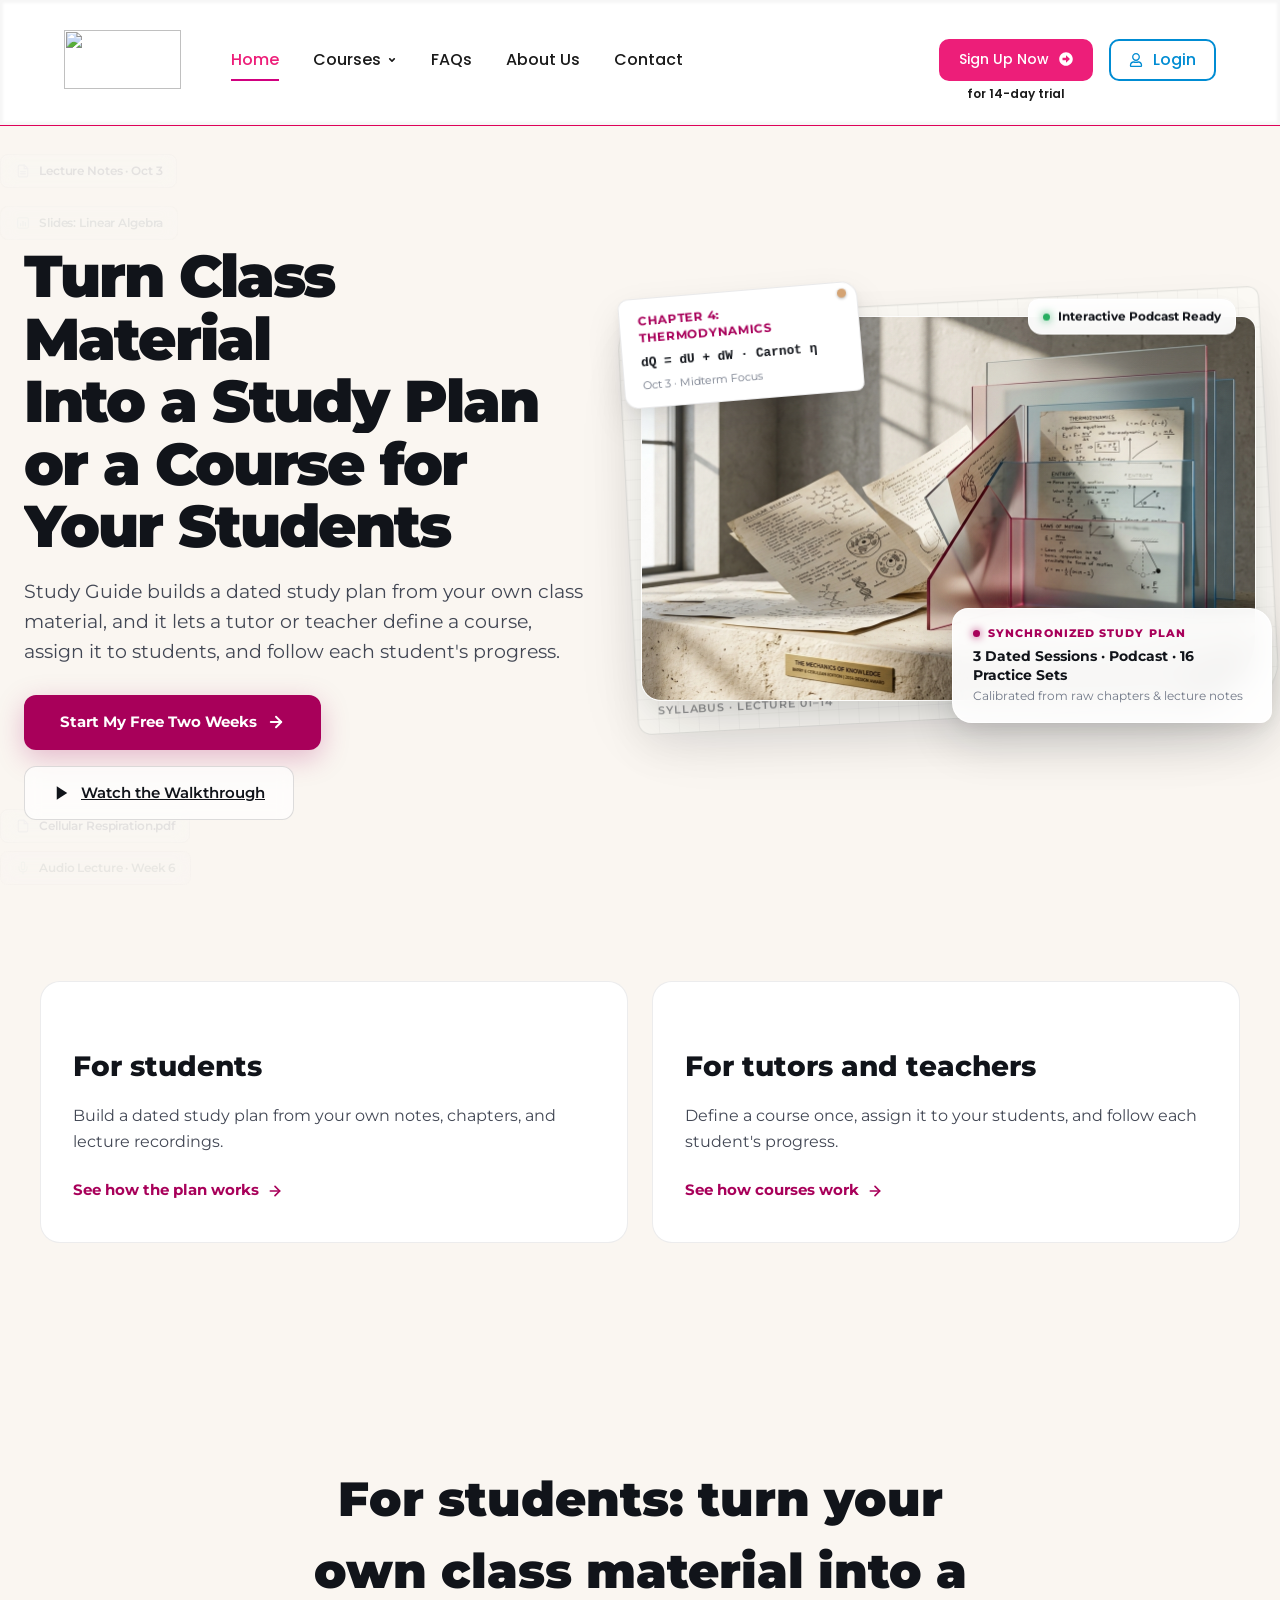
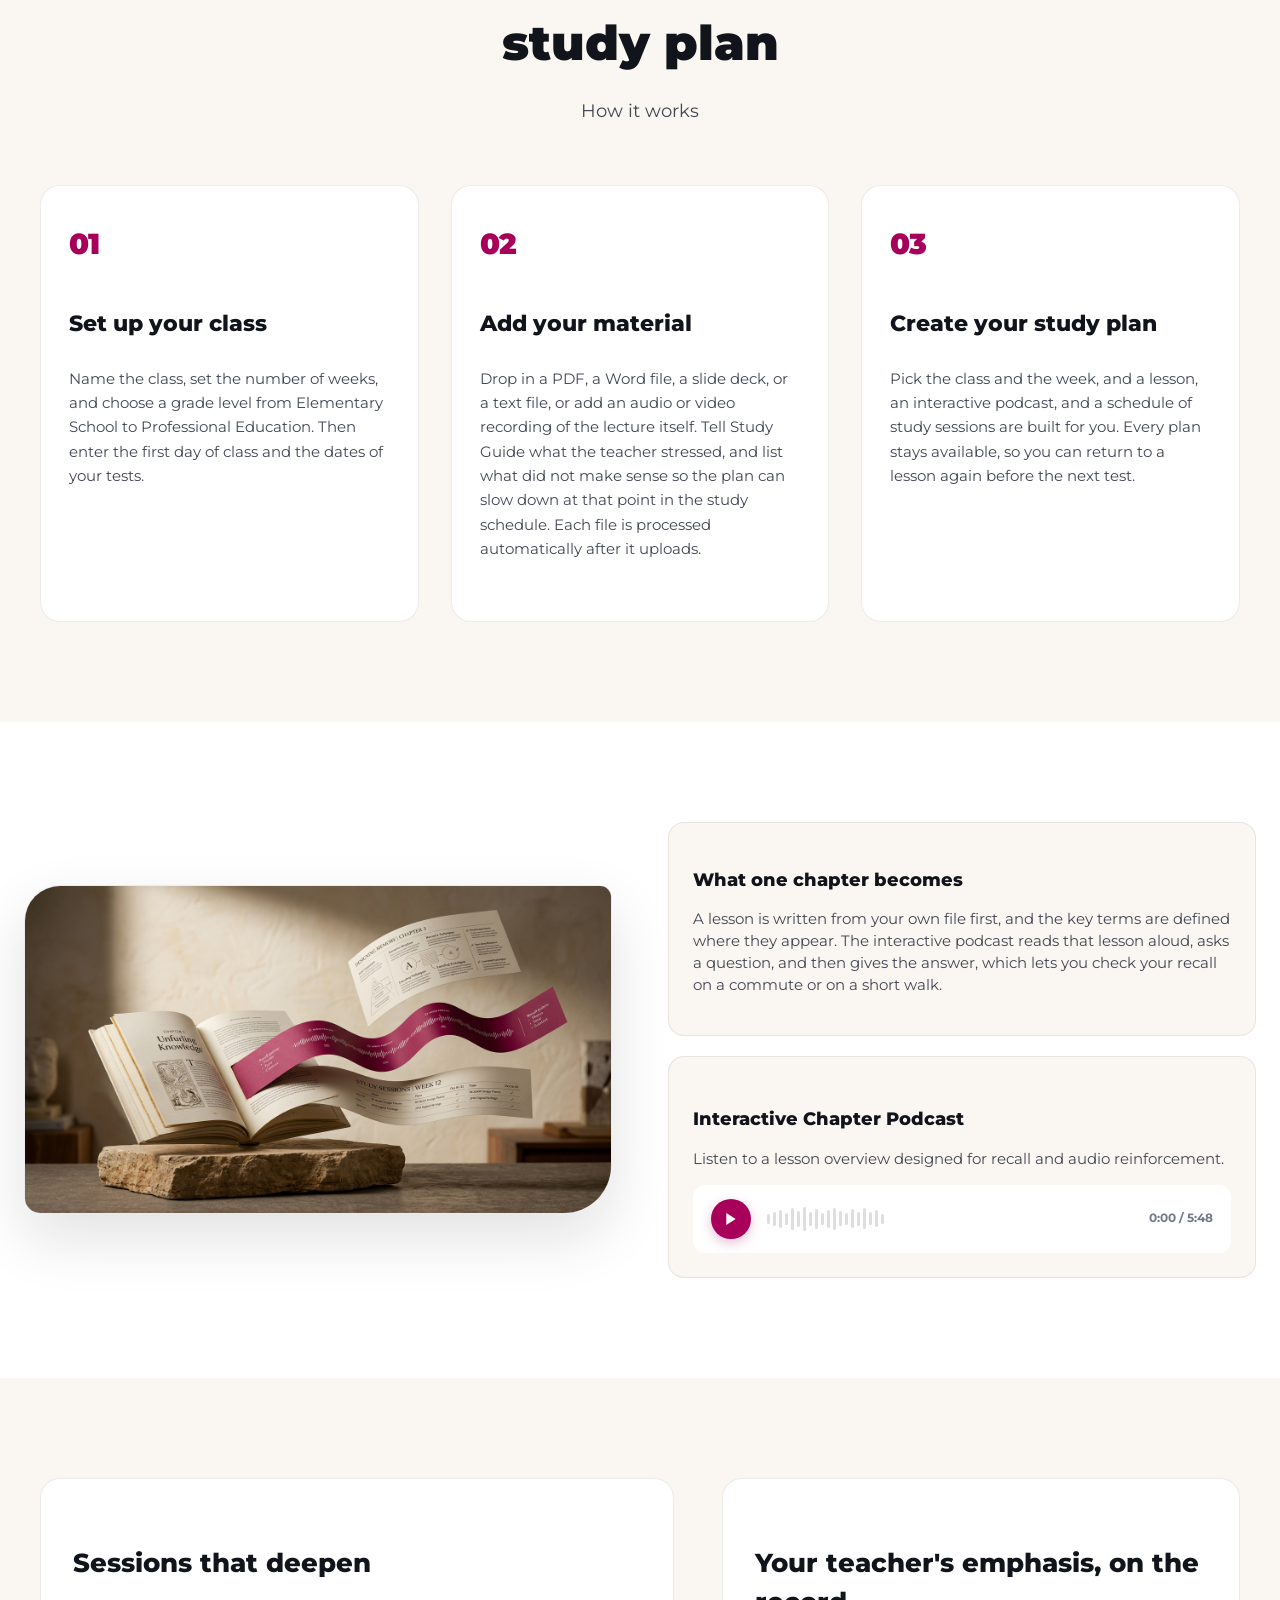
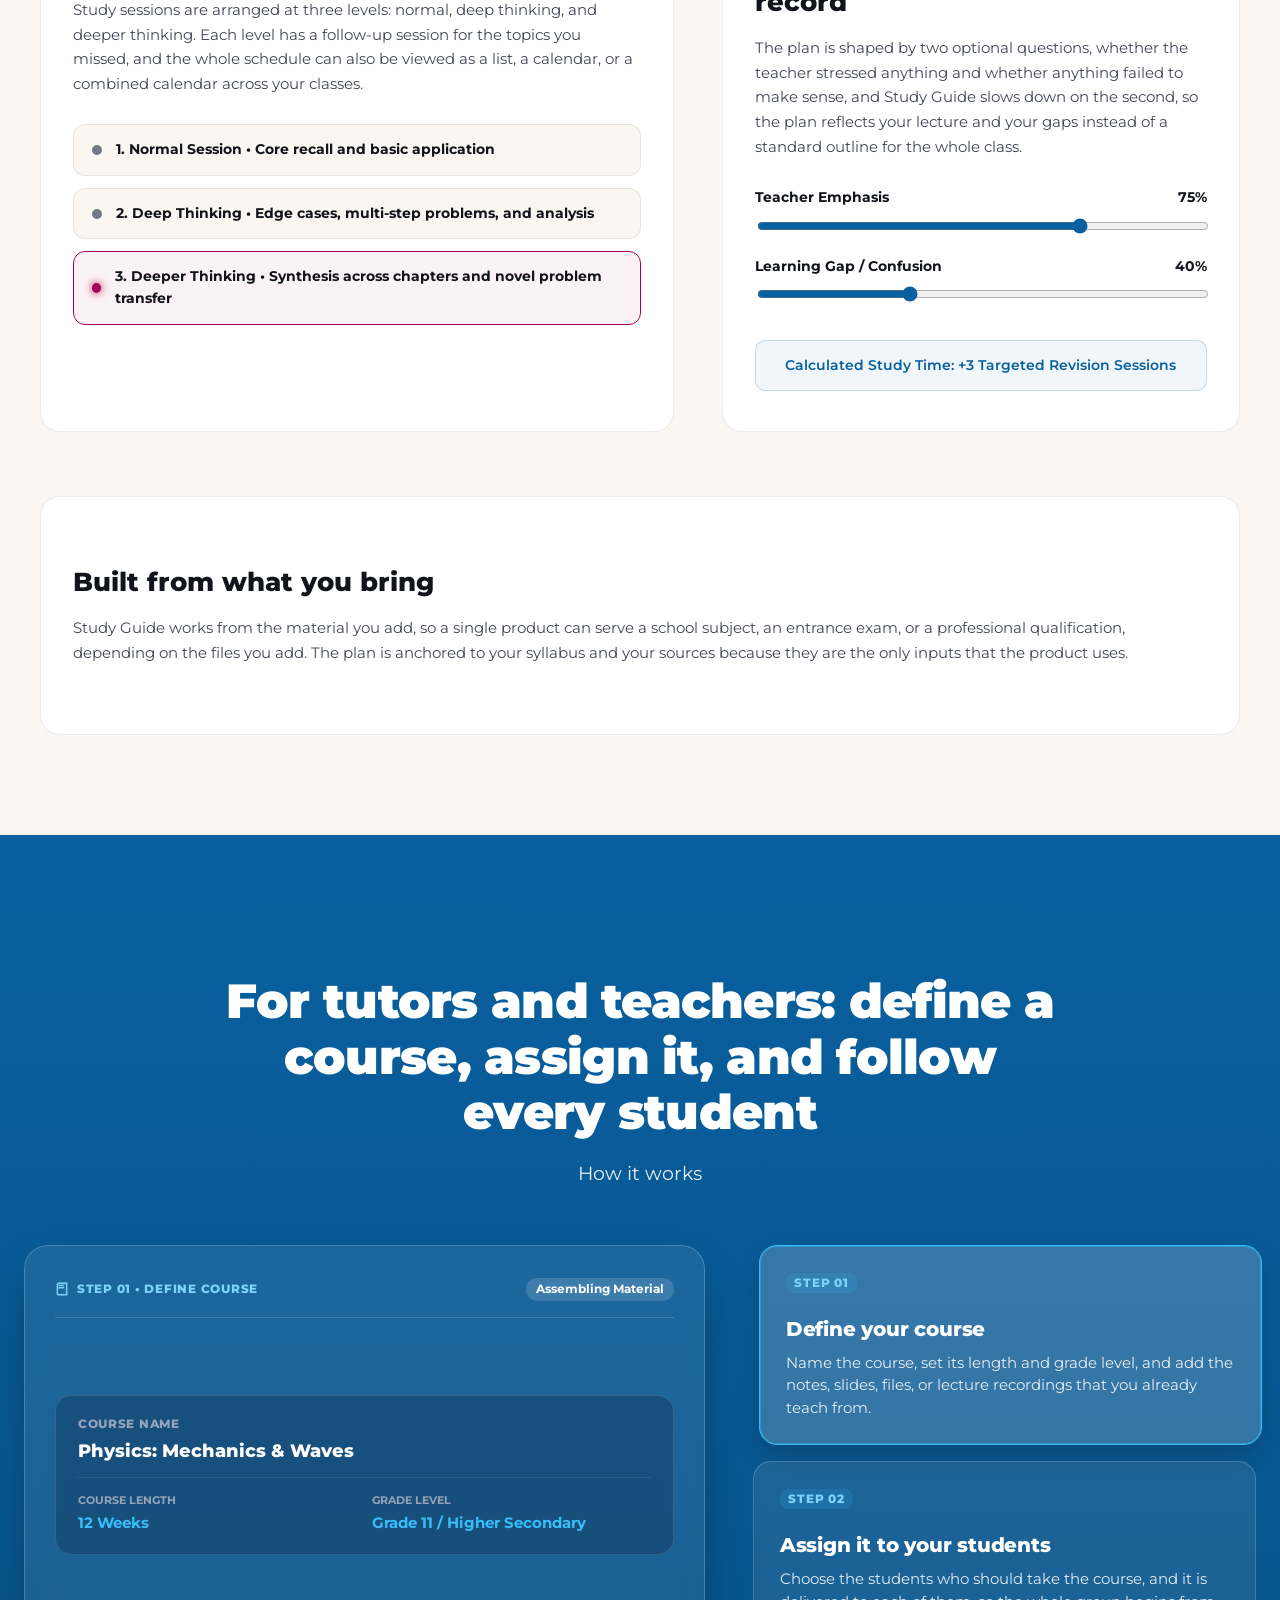
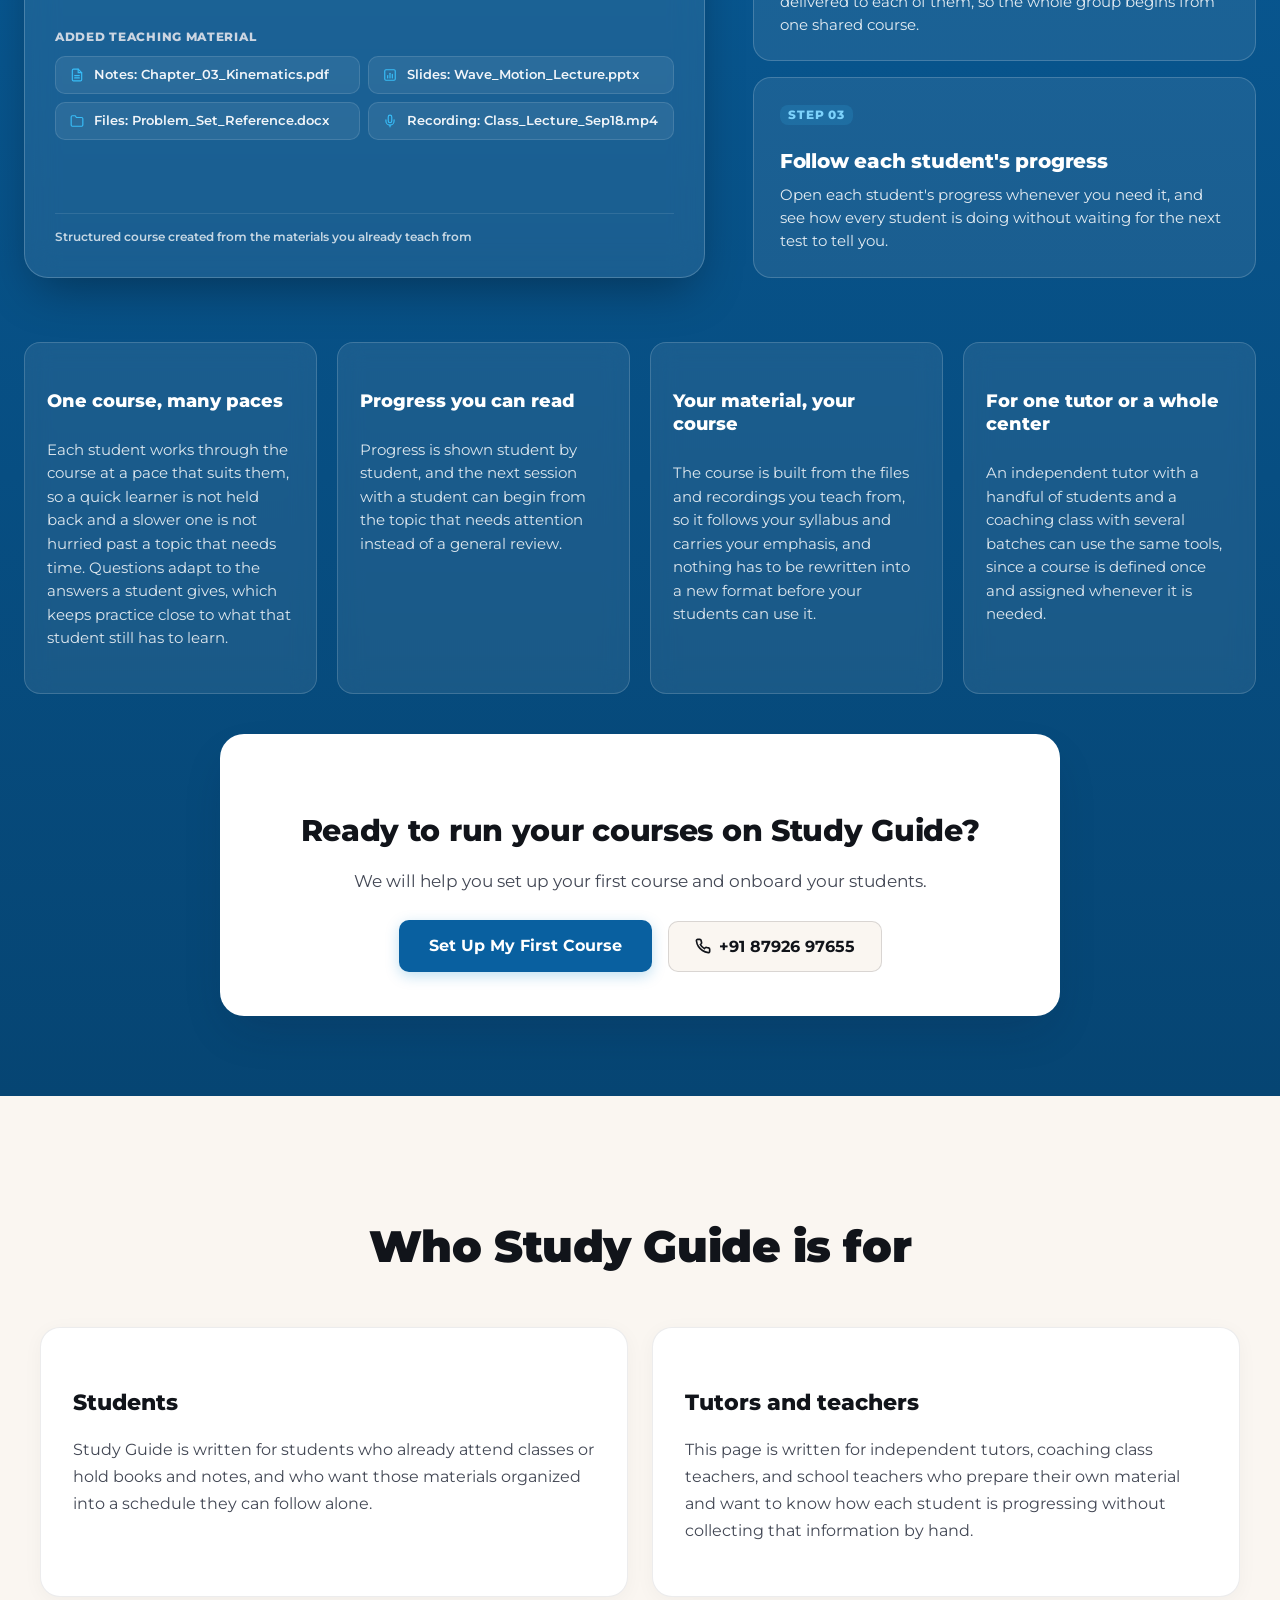
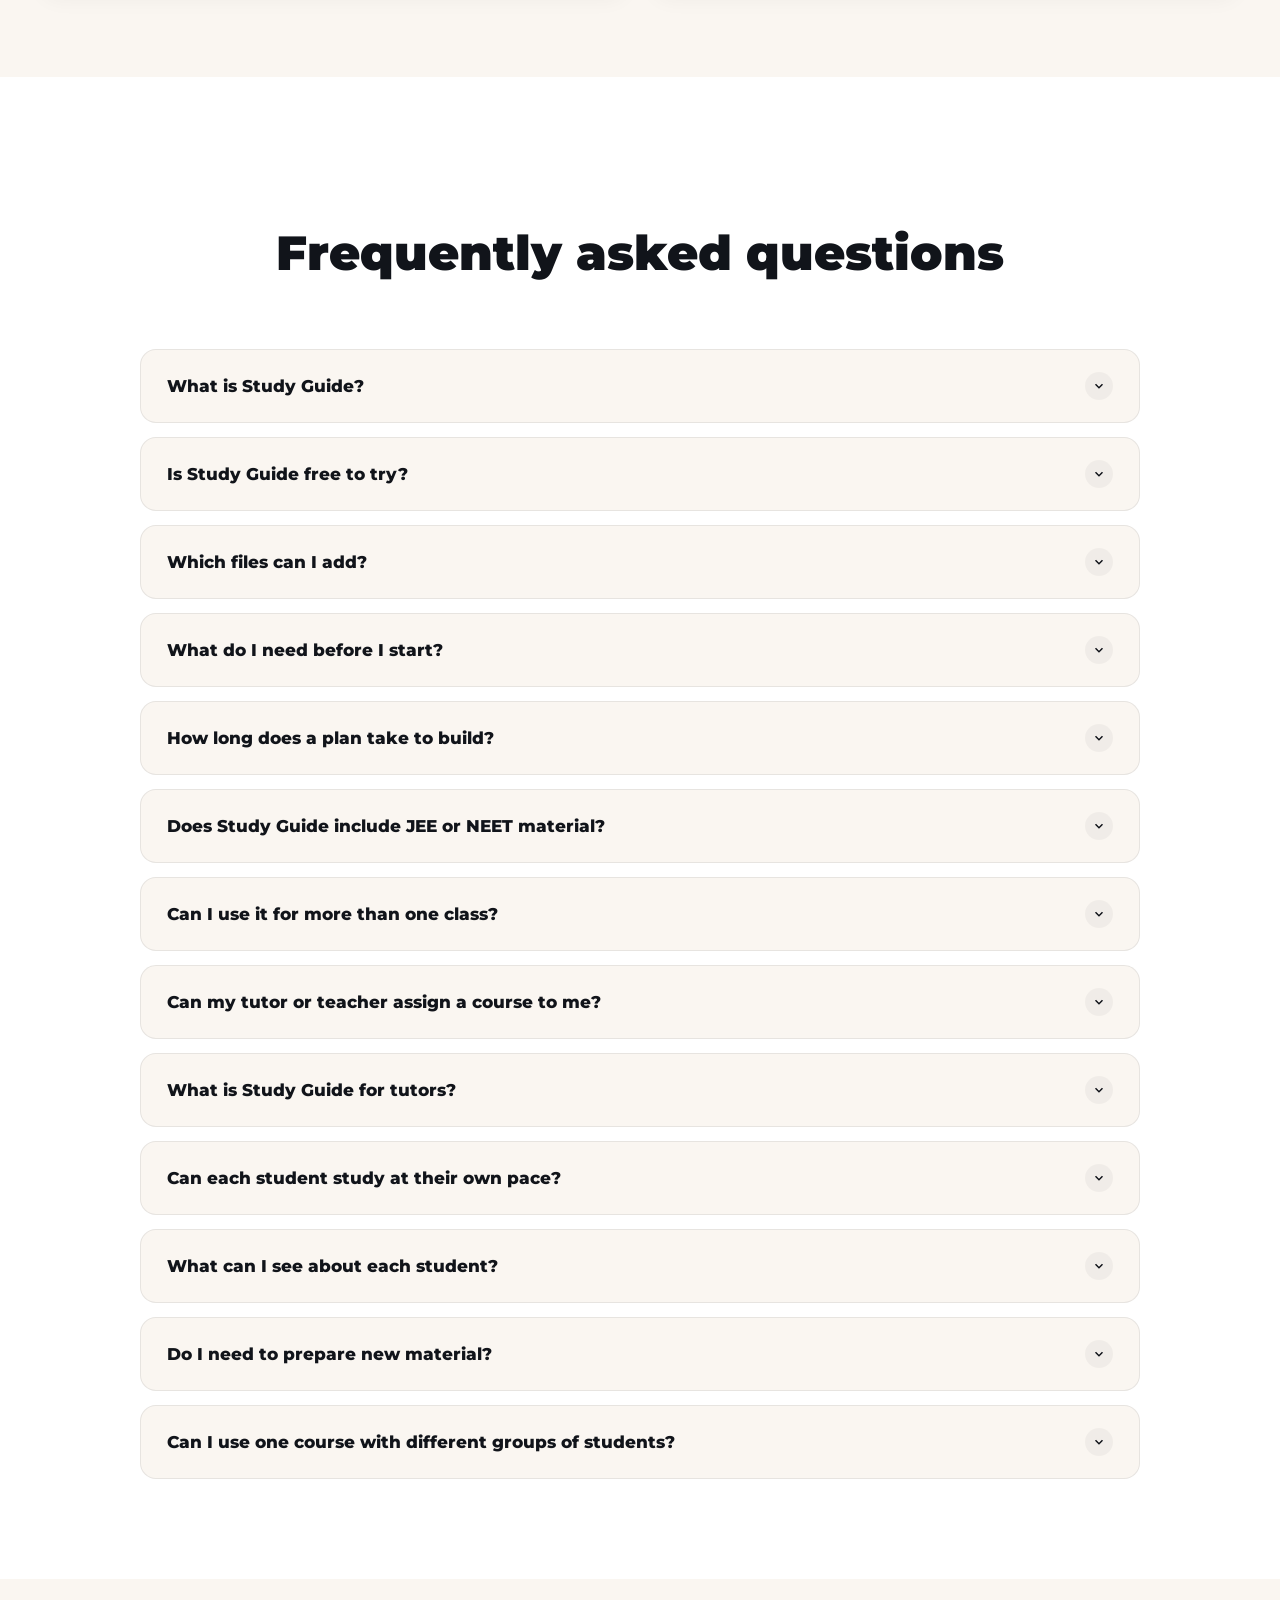
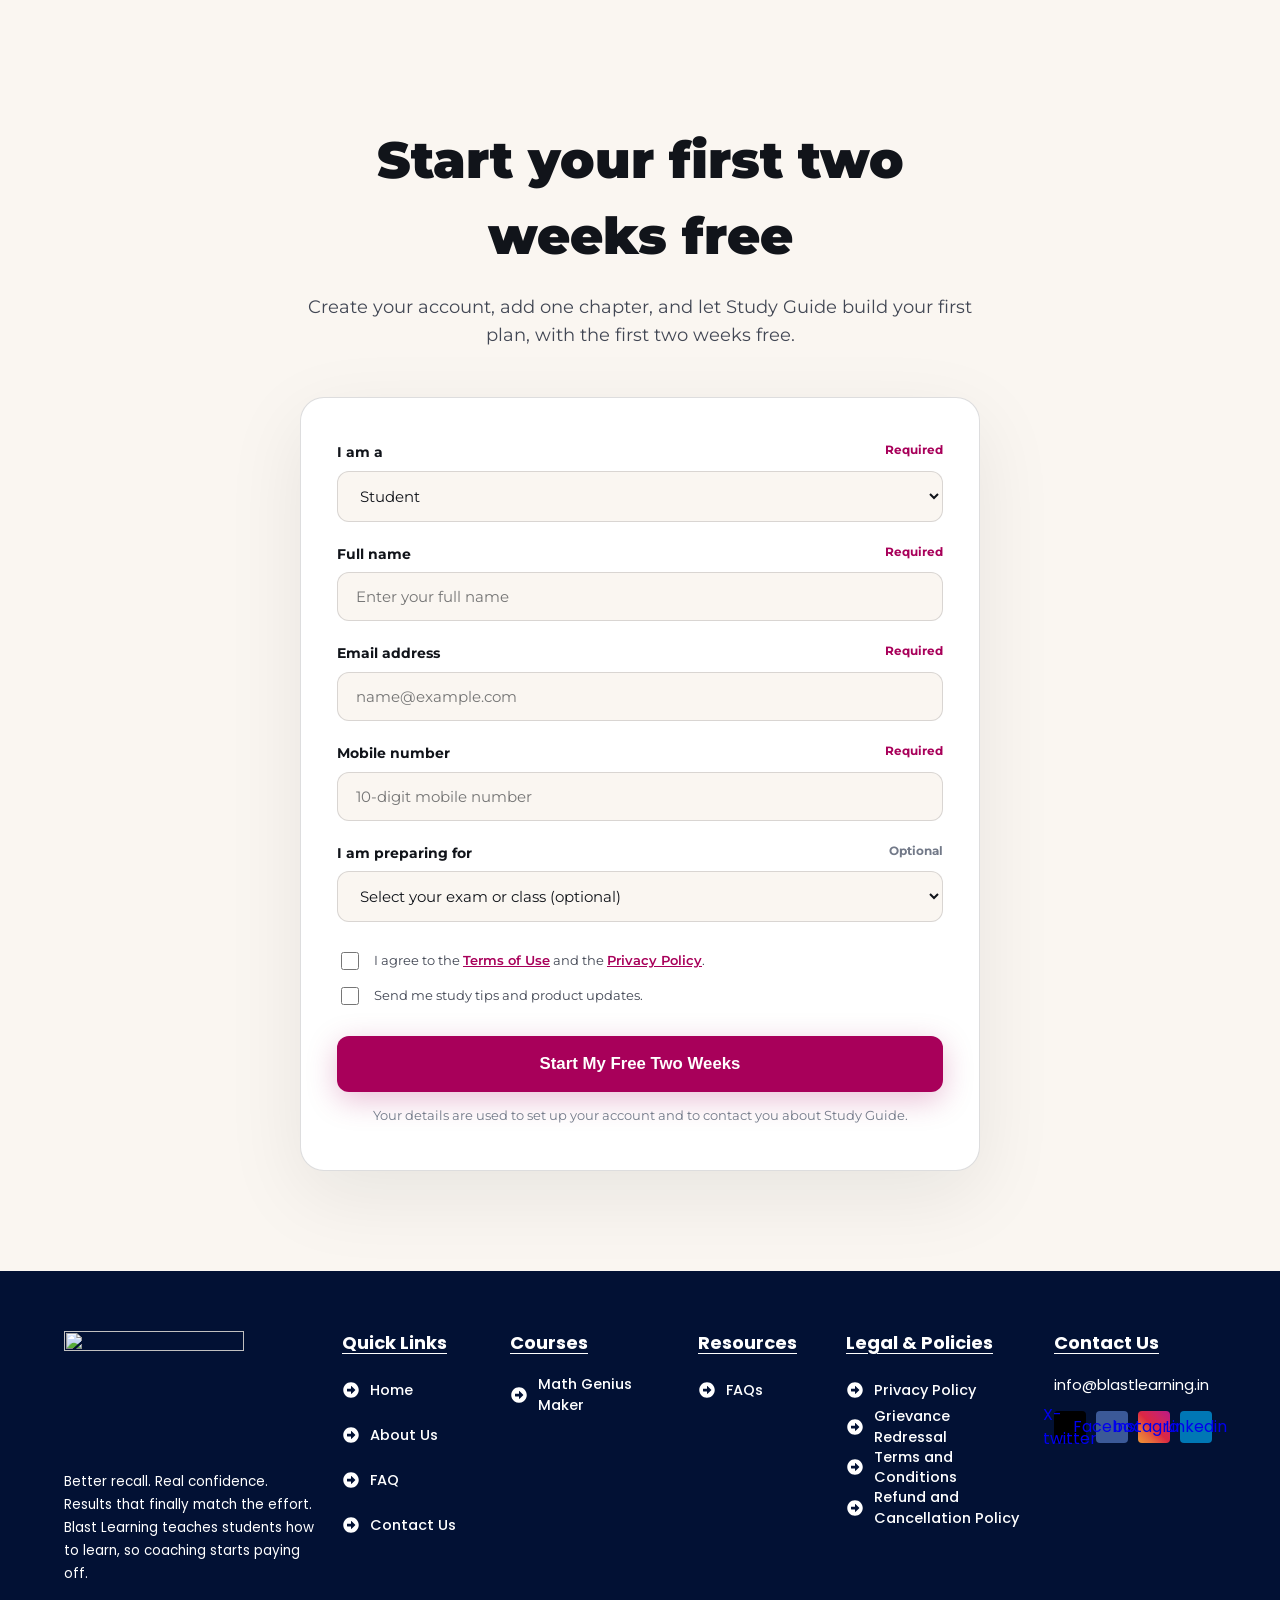
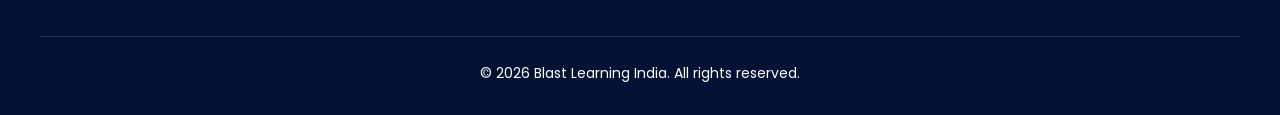
==== commit 6d02d41c: "Remove attached walkthrough video and keep link blank" ====
--- a/index.html
+++ b/index.html
@@ -3685,10 +3685,10 @@
             <span>Start My Free Two Weeks</span>
             <svg width="18" height="18" viewBox="0 0 24 24" fill="none" stroke="currentColor" stroke-width="2.5" stroke-linecap="round" stroke-linejoin="round"><path d="M5 12h14"/><path d="m12 5 7 7-7 7"/></svg>
           </a>
-          <button type="button" class="btn-editorial-ghost" onclick="openWalkthrough()" aria-label="Open 7:55 Walkthrough">
+          <a href="#" class="btn-editorial-ghost" aria-label="Watch the Walkthrough">
             <svg width="18" height="18" viewBox="0 0 24 24" fill="currentColor" aria-hidden="true"><polygon points="5 3 19 12 5 21 5 3"/></svg>
             <span>Watch the Walkthrough</span>
-          </button>
+          </a>
         </div>
       </div>
 
@@ -4474,23 +4474,8 @@
     </div>
   </section>
 
-  <!-- Product Walkthrough Video Modal -->
-  <div class="walkthrough-modal" id="walkthroughModal" role="dialog" aria-modal="true" aria-label="Study Guide Walkthrough Video">
-    <div class="modal-backdrop" onclick="closeWalkthrough()"></div>
-    <div class="modal-window">
-      <button type="button" class="modal-close-btn" onclick="closeWalkthrough()" aria-label="Close walkthrough">
-        <svg width="24" height="24" viewBox="0 0 24 24" fill="none" stroke="currentColor" stroke-width="2.5"><line x1="18" y1="6" x2="6" y2="18"/><line x1="6" y1="6" x2="18" y2="18"/></svg>
-      </button>
-      <div style="aspect-ratio: 16/9; background: #000; border-radius: 12px; overflow: hidden; display: flex; align-items: center; justify-content: center; color: #fff;">
-        <video id="walkthroughVideoPlayer" controls style="width: 100%; height: 100%;" poster="assets/hero_campaign_transformation.jpg">
-          <source src="WhatsApp Video 2026-10-09 at 12.26.56 AM.mp4" type="video/mp4">
-          Your browser does not support the video tag.
-        </video>
-      </div>
-    </div>
-  </div>
-
 </main>
+
 
 
 <!-- ================================================================
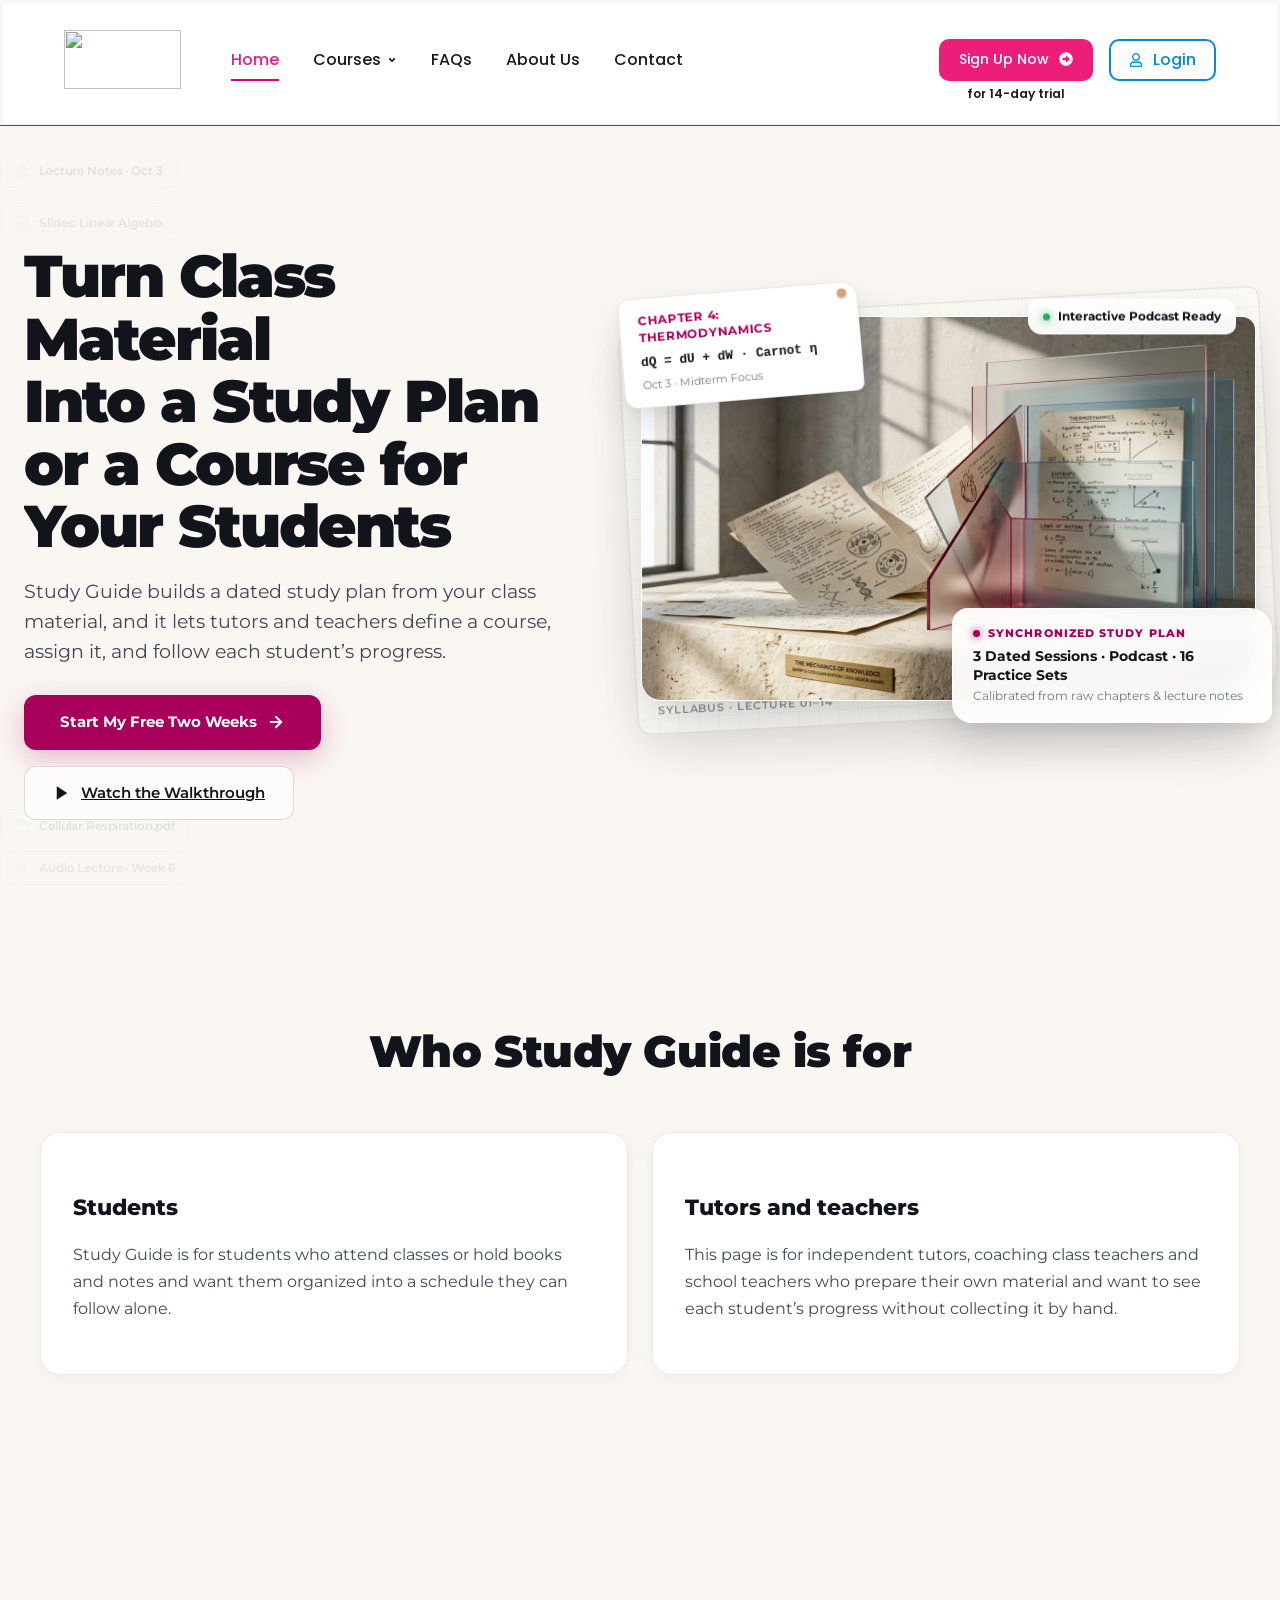
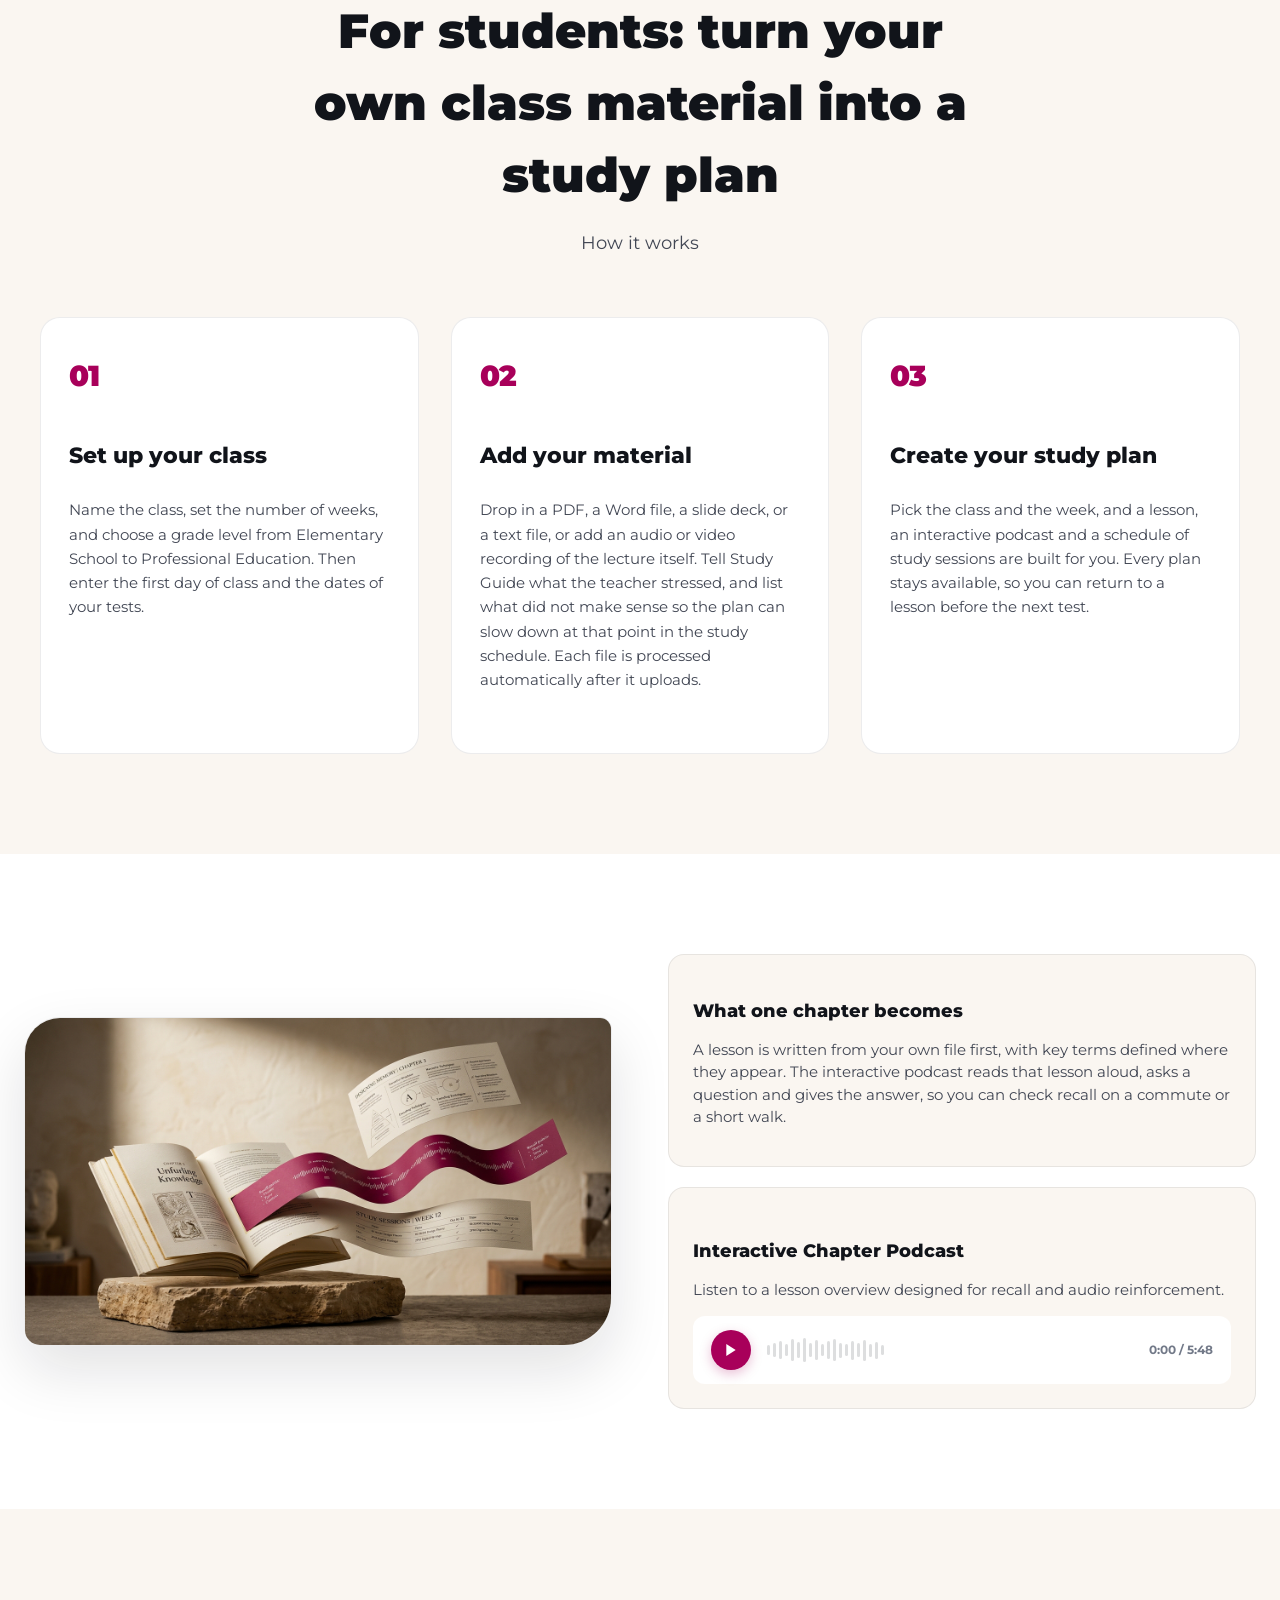
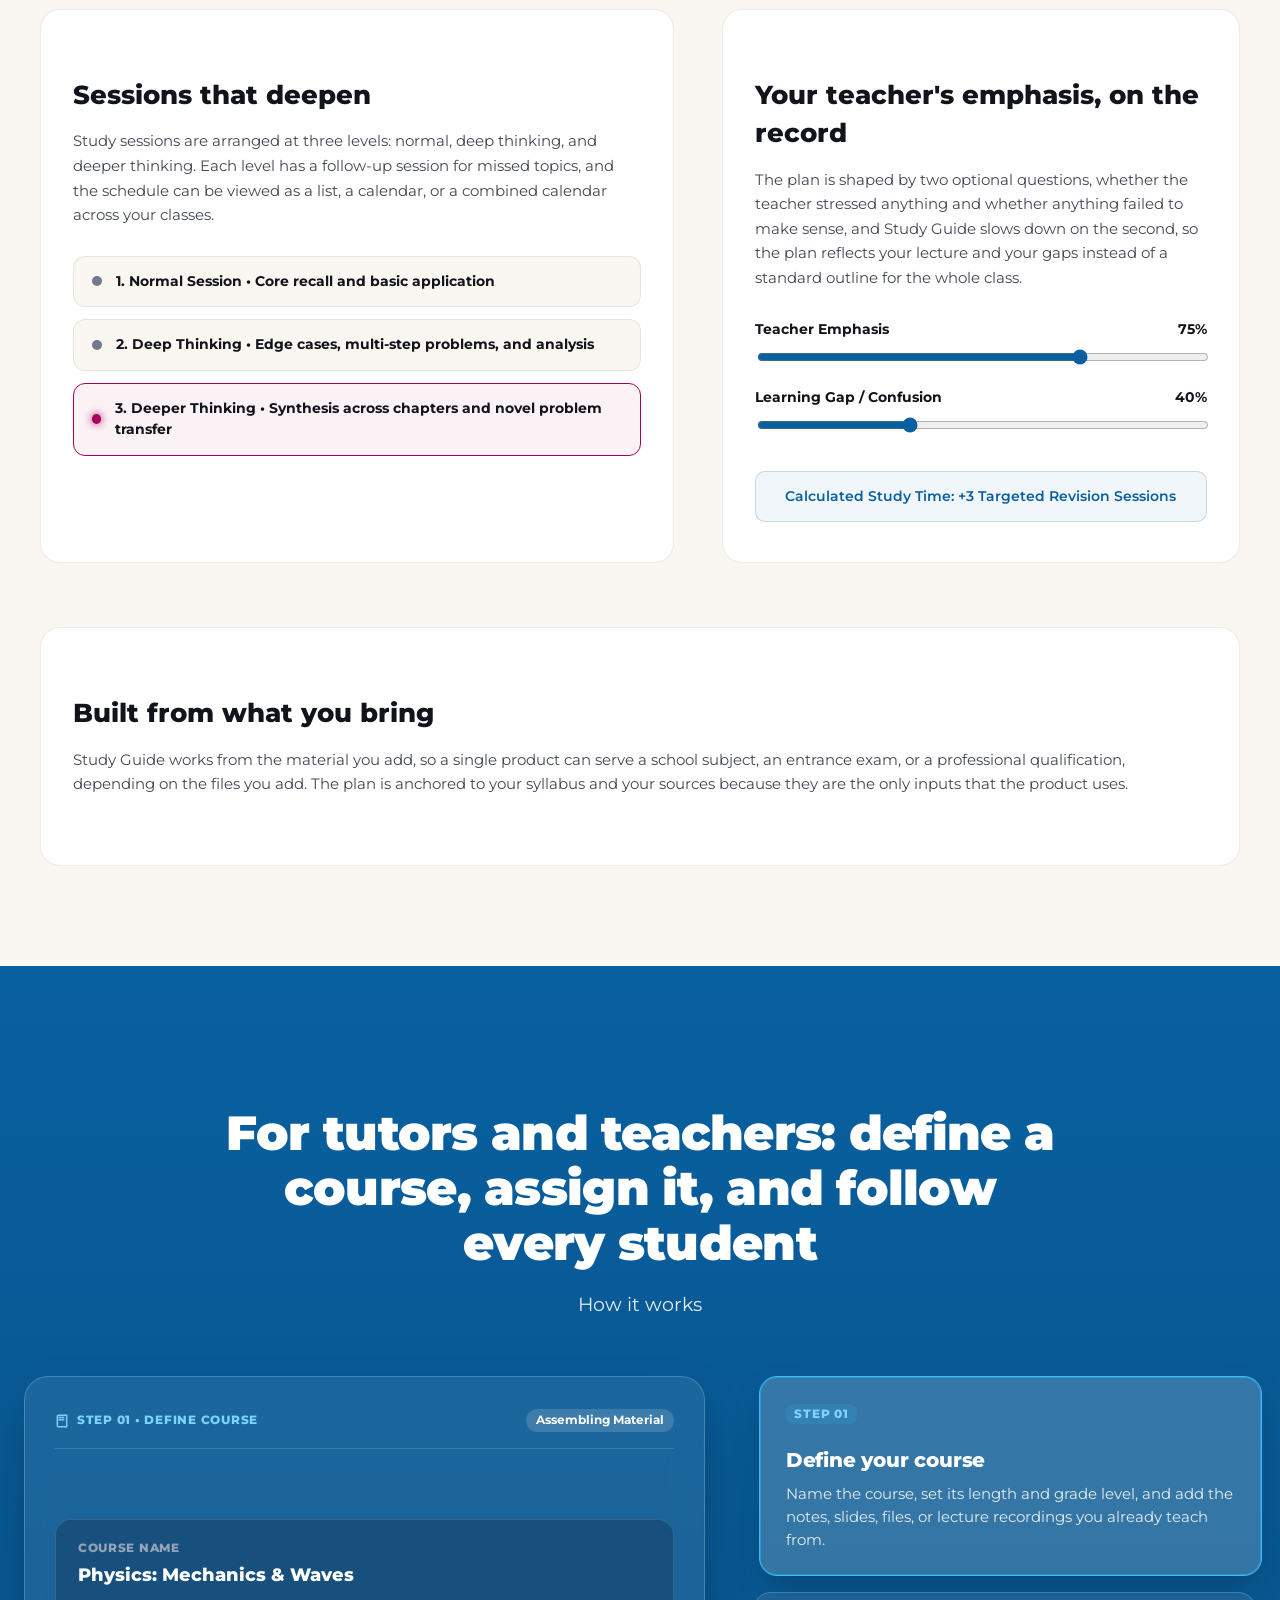
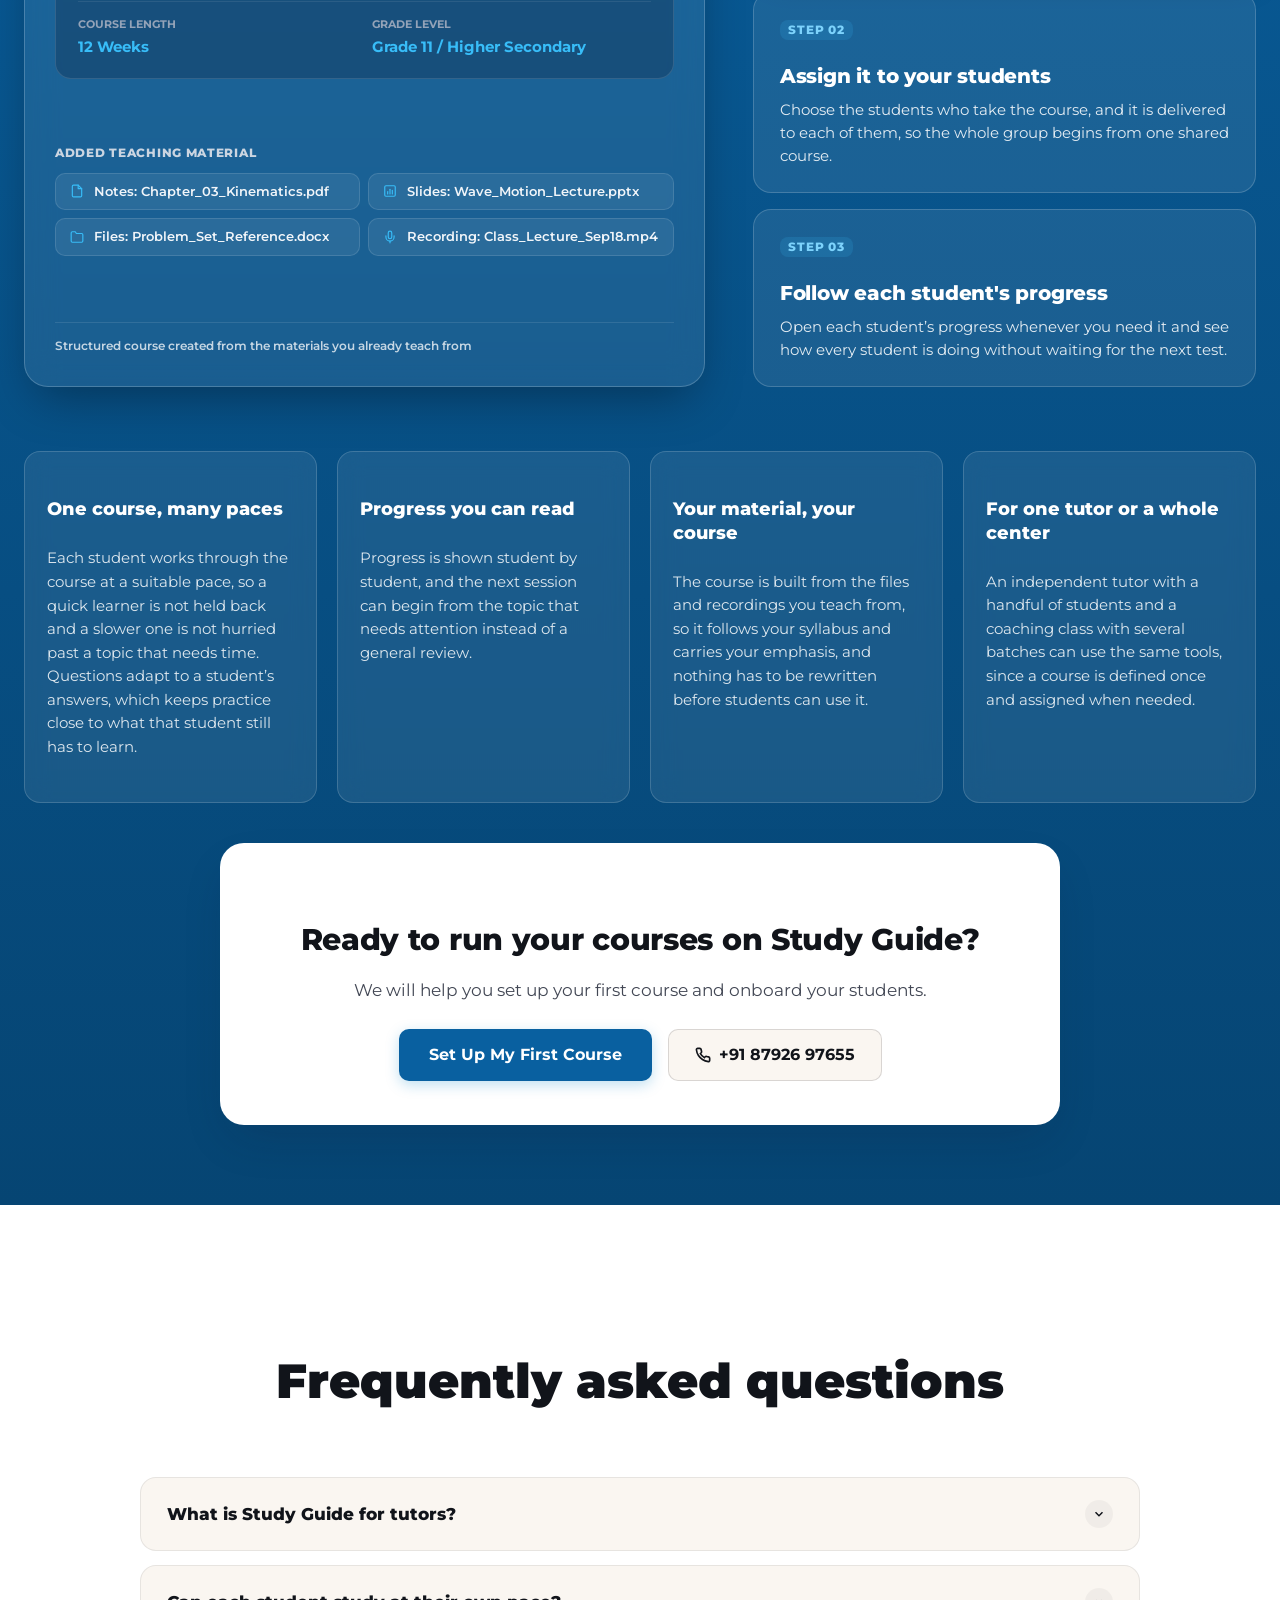
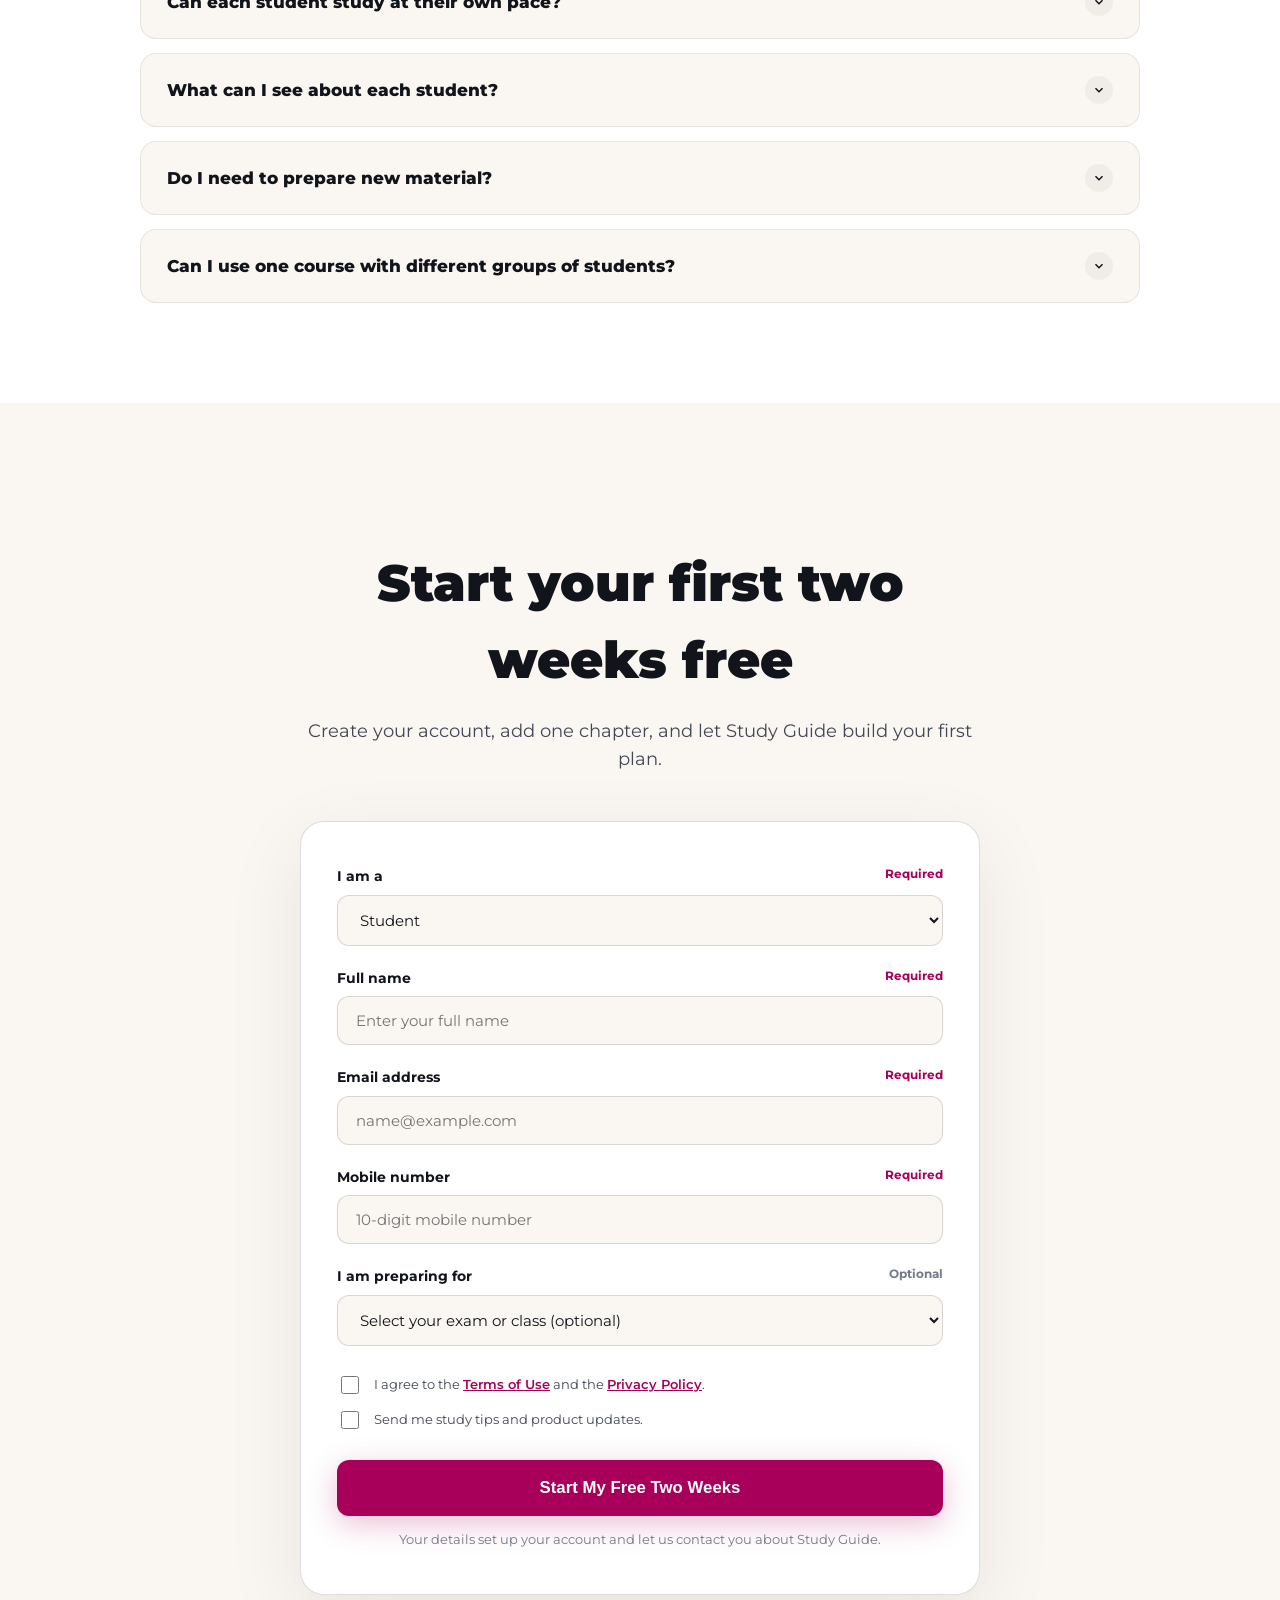
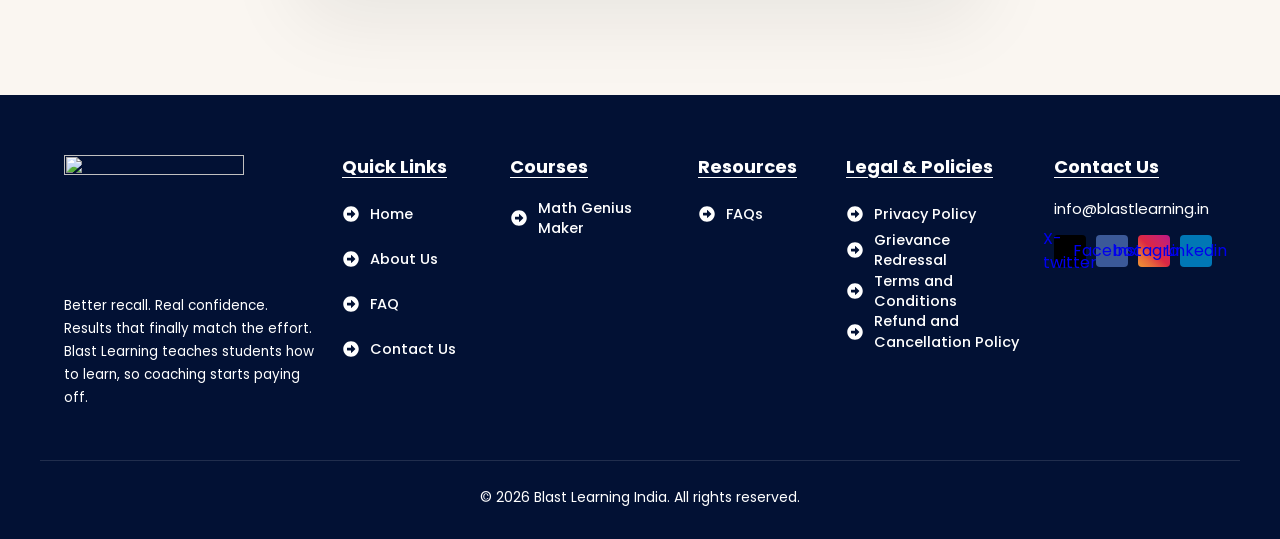
==== commit 3ed0f136: "Apply client handoff: Reorder sections and apply trimmed copy" ====
--- a/index.html
+++ b/index.html
@@ -118,7 +118,7 @@
   }
   </script>
 
-  <!-- JSON-LD: Block 3 - FAQPage (All 13 approved questions) -->
+  <!-- JSON-LD: Block 3 - FAQPage (5 Approved FAQs) -->
   <script type="application/ld+json">
   {
     "@context": "https://schema.org",
@@ -126,74 +126,10 @@
     "mainEntity": [
       {
         "@type": "Question",
-        "name": "What is Study Guide?",
-        "acceptedAnswer": {
-          "@type": "Answer",
-          "text": "A lesson, an interactive podcast, and a schedule of study sessions are built by Study Guide from the class material you upload. It works for any subject and level, because the content comes from your files."
-        }
-      },
-      {
-        "@type": "Question",
-        "name": "Is Study Guide free to try?",
-        "acceptedAnswer": {
-          "@type": "Answer",
-          "text": "Yes. The first two weeks are free for every new sign-up made through the form on this page."
-        }
-      },
-      {
-        "@type": "Question",
-        "name": "Which files can I add?",
-        "acceptedAnswer": {
-          "@type": "Answer",
-          "text": "You can upload PDFs, Word documents, slide decks, handwritten notes as scans or photos, and audio recordings of lectures."
-        }
-      },
-      {
-        "@type": "Question",
-        "name": "What do I need before I start?",
-        "acceptedAnswer": {
-          "@type": "Answer",
-          "text": "You only need the material for at least one chapter or topic. A full syllabus is helpful, but you can add more material as your class progresses."
-        }
-      },
-      {
-        "@type": "Question",
-        "name": "How long does a plan take to build?",
-        "acceptedAnswer": {
-          "@type": "Answer",
-          "text": "Most study plans and lessons are ready within a few minutes of uploading your material."
-        }
-      },
-      {
-        "@type": "Question",
-        "name": "Does Study Guide include JEE or NEET material?",
-        "acceptedAnswer": {
-          "@type": "Answer",
-          "text": "Study Guide uses the material you upload. If you add JEE or NEET notes, past papers, or syllabus chapters, the plan, lessons, and questions will be built from those files."
-        }
-      },
-      {
-        "@type": "Question",
-        "name": "Can I use it for more than one class?",
-        "acceptedAnswer": {
-          "@type": "Answer",
-          "text": "Yes. You can create multiple classes, each with its own files, study plan, and schedule."
-        }
-      },
-      {
-        "@type": "Question",
-        "name": "Can my tutor or teacher assign a course to me?",
-        "acceptedAnswer": {
-          "@type": "Answer",
-          "text": "Yes. If your tutor or school uses Study Guide, they can assign a course directly to your account. Your study plan will follow their syllabus, and your tutor will be able to follow your progress."
-        }
-      },
-      {
-        "@type": "Question",
         "name": "What is Study Guide for tutors?",
         "acceptedAnswer": {
           "@type": "Answer",
-          "text": "Study Guide lets tutors turn their teaching material into structured courses, assign them to students, and follow each student's progress through a single dashboard."
+          "text": "A tutor or teacher can define a course from their own material, assign it to students, and follow each student's progress while the students study at their own pace."
         }
       },
       {
@@ -201,7 +137,7 @@
         "name": "Can each student study at their own pace?",
         "acceptedAnswer": {
           "@type": "Answer",
-          "text": "Yes. While all students follow the same course material, their study sessions and revision rounds adapt to their individual schedule, mastery, and exam dates."
+          "text": "Yes. Every student works through the course at a pace that suits them, and the questions adapt to the answers that student gives."
         }
       },
       {
@@ -209,7 +145,7 @@
         "name": "What can I see about each student?",
         "acceptedAnswer": {
           "@type": "Answer",
-          "text": "You can see completed sessions, current chapter, scores on practice questions, areas where the student struggled, and their projected date for completing the course."
+          "text": "The progress of each student can be checked individually by the tutor or teacher who assigned the course, so you do not need to wait for a test to find out where a student stands."
         }
       },
       {
@@ -217,7 +153,7 @@
         "name": "Do I need to prepare new material?",
         "acceptedAnswer": {
           "@type": "Answer",
-          "text": "No. You use your existing lecture notes, problem sets, handouts, and recordings. Study Guide structures them into lessons, podcasts, and study sessions."
+          "text": "No. The course is built from the notes, slides, files, and recordings you already teach from."
         }
       },
       {
@@ -225,7 +161,7 @@
         "name": "Can I use one course with different groups of students?",
         "acceptedAnswer": {
           "@type": "Answer",
-          "text": "Yes. You set up the course once and assign it to individual students or batches. Each student or batch has an independent study plan and schedule."
+          "text": "Yes. A course is defined once and can be assigned to different students whenever you need it."
         }
       }
     ]
@@ -1494,254 +1430,6 @@
     max-width: 100%;
     border-radius: 14px;
   }
-}
-
-/* ====================================================================
-   ACT 2: HERO -> BERRY TRANSITION (CONTINUITY BRIDGE)
-   ==================================================================== */
-#study-guide-page .act-gateway {
-  position: relative;
-  background: var(--cream);
-  padding: 80px 24px;
-}
-#study-guide-page .gateway-split {
-  max-width: 1200px;
-  margin: 0 auto;
-  display: grid;
-  grid-template-columns: 1fr;
-  gap: 24px;
-}
-@media (min-width: 768px) {
-  #study-guide-page .gateway-split { grid-template-columns: 1fr 1fr; }
-}
-#study-guide-page .gateway-portal {
-  background: var(--white);
-  border-radius: 20px;
-  padding: 40px 32px;
-  border: 1.5px solid var(--border-subtle);
-  transition: all var(--dur-fast) ease;
-  cursor: pointer;
-}
-#study-guide-page .gateway-portal:hover {
-  transform: translateY(-4px);
-  border-color: var(--berry);
-  box-shadow: 0 16px 40px rgba(168, 0, 90, 0.08);
-}
-#study-guide-page .portal-tag {
-  font-size: 0.75rem;
-  font-weight: 800;
-  letter-spacing: 0.1em;
-  text-transform: uppercase;
-  color: var(--berry);
-  margin-bottom: 12px;
-}
-#study-guide-page .portal-heading {
-  font-size: 1.75rem;
-  font-weight: 800;
-  color: var(--ink);
-  margin-bottom: 12px;
-}
-#study-guide-page .portal-summary {
-  font-size: 1rem;
-  color: var(--ink-secondary);
-  line-height: 1.6;
-  margin-bottom: 24px;
-}
-#study-guide-page .portal-cta {
-  display: inline-flex;
-  align-items: center;
-  gap: 8px;
-  font-weight: 700;
-  color: var(--berry);
-  text-decoration: none;
-  font-size: 0.95rem;
-}
-
-/* Continuous Transition Banner into Berry */
-#study-guide-page .hero-berry-funnel {
-  position: relative;
-  text-align: center;
-  padding: 60px 24px 20px;
-  max-width: 980px;
-  margin: 0 auto;
-}
-#study-guide-page .funnel-statement {
-  font-family: var(--font-display);
-  font-size: clamp(1.4rem, 3.2vw, 2.2rem);
-  font-weight: 900;
-  letter-spacing: -0.01em;
-  color: var(--ink);
-  text-transform: uppercase;
-}
-#study-guide-page .funnel-arrow {
-  display: inline-flex;
-  margin-top: 16px;
-  color: var(--berry);
-  animation: bounceDown 2s infinite;
-}
-@keyframes bounceDown {
-  0%, 100% { transform: translateY(0); }
-  50% { transform: translateY(8px); }
-}
-
-/* ====================================================================
-   ACT 3: THE BERRY TRANSFORMATION (KINETIC DATA CONDUIT)
-   ==================================================================== */
-#study-guide-page .act-berry-transformation {
-  position: relative;
-  background: linear-gradient(180deg, #A8005A 0%, #7E0043 100%);
-  color: var(--white);
-  padding: 100px 24px;
-  overflow: hidden;
-}
-#study-guide-page .transformation-inner {
-  max-width: 1240px;
-  margin: 0 auto;
-}
-#study-guide-page .berry-head {
-  text-align: center;
-  max-width: 760px;
-  margin: 0 auto 64px;
-}
-#study-guide-page .berry-eyebrow {
-  display: inline-block;
-  font-size: 0.78rem;
-  font-weight: 800;
-  letter-spacing: 0.14em;
-  text-transform: uppercase;
-  color: rgba(255, 255, 255, 0.8);
-  margin-bottom: 16px;
-}
-#study-guide-page .berry-title {
-  font-size: clamp(2rem, 4.5vw, 3.2rem);
-  font-weight: 900;
-  line-height: 1.1;
-  color: #FFFFFF;
-  margin-bottom: 20px;
-}
-#study-guide-page .berry-desc {
-  font-size: clamp(1.05rem, 2vw, 1.25rem);
-  color: rgba(255, 255, 255, 0.9);
-  line-height: 1.6;
-}
-
-/* Kinetic Stream Architecture: Left -> Center Conduit -> Right */
-#study-guide-page .kinetic-pipeline-grid {
-  display: grid;
-  grid-template-columns: 1fr;
-  gap: 36px;
-  align-items: center;
-}
-@media (min-width: 992px) {
-  #study-guide-page .kinetic-pipeline-grid {
-    grid-template-columns: 1fr 140px 1fr;
-    gap: 20px;
-  }
-}
-
-#study-guide-page .pipeline-column {
-  display: flex;
-  flex-direction: column;
-  gap: 14px;
-}
-#study-guide-page .pipeline-col-title {
-  font-size: 0.85rem;
-  font-weight: 800;
-  letter-spacing: 0.1em;
-  text-transform: uppercase;
-  color: rgba(255, 255, 255, 0.75);
-  margin-bottom: 6px;
-}
-
-/* Material Chips */
-#study-guide-page .raw-chip-item {
-  display: flex;
-  align-items: center;
-  gap: 12px;
-  padding: 14px 18px;
-  border-radius: 12px;
-  background: rgba(255, 255, 255, 0.12);
-  border: 1px solid rgba(255, 255, 255, 0.2);
-  backdrop-filter: blur(8px);
-  color: #fff;
-  font-size: 0.92rem;
-  font-weight: 600;
-}
-#study-guide-page .raw-chip-icon {
-  width: 28px;
-  height: 28px;
-  border-radius: 6px;
-  background: rgba(255, 255, 255, 0.2);
-  display: flex;
-  align-items: center;
-  justify-content: center;
-}
-
-/* Center Animated Conduit */
-#study-guide-page .kinetic-conduit-hub {
-  display: flex;
-  flex-direction: column;
-  align-items: center;
-  justify-content: center;
-  padding: 20px 0;
-}
-#study-guide-page .conduit-stream-line {
-  position: relative;
-  width: 100%;
-  height: 4px;
-  background: rgba(255, 255, 255, 0.25);
-  border-radius: 2px;
-  overflow: hidden;
-}
-#study-guide-page .conduit-stream-line::after {
-  content: '';
-  position: absolute;
-  top: 0;
-  left: -50%;
-  width: 50%;
-  height: 100%;
-  background: linear-gradient(90deg, transparent, #FFFFFF, transparent);
-  animation: streamFlow 1.8s cubic-bezier(0.4, 0, 0.2, 1) infinite;
-}
-@keyframes streamFlow {
-  0% { left: -50%; }
-  100% { left: 100%; }
-}
-
-#study-guide-page .conduit-badge {
-  margin-top: 12px;
-  padding: 4px 12px;
-  border-radius: 4px;
-  background: rgba(0, 0, 0, 0.25);
-  font-size: 0.72rem;
-  font-weight: 800;
-  letter-spacing: 0.08em;
-  text-transform: uppercase;
-  color: #fff;
-}
-
-/* Structured Output Chips */
-#study-guide-page .struct-chip-item {
-  display: flex;
-  align-items: center;
-  gap: 12px;
-  padding: 14px 18px;
-  border-radius: 12px;
-  background: rgba(255, 255, 255, 0.95);
-  color: var(--ink);
-  font-size: 0.92rem;
-  font-weight: 700;
-  box-shadow: 0 10px 24px rgba(0, 0, 0, 0.15);
-  transition: transform 0.2s ease;
-}
-#study-guide-page .struct-chip-item:hover {
-  transform: translateX(4px);
-}
-#study-guide-page .struct-chip-dot {
-  width: 8px;
-  height: 8px;
-  border-radius: 50%;
-  background: var(--berry);
 }
 
 /* ====================================================================
@@ -3677,7 +3365,7 @@
         </h1>
 
         <p class="hero-lead-text" id="heroLead">
-          Study Guide builds a dated study plan from your own class material, and it lets a tutor or teacher define a course, assign it to students, and follow each student's progress.
+          Study Guide builds a dated study plan from your class material, and it lets tutors and teachers define a course, assign it, and follow each student’s progress.
         </p>
 
         <div class="hero-actions-cluster" id="heroActions">
@@ -3745,33 +3433,28 @@
   </section>
 
   <!-- ================================================================
-       ACT 2: AUDIENCE CARDS, DIRECTLY UNDER THE HERO (APPROVED TABLE 3)
+       ACT 2: WHO STUDY GUIDE IS FOR (MOVED DIRECTLY BELOW HERO)
        ================================================================ -->
-  <section class="act-gateway" aria-label="Select your path">
-    <div class="gateway-split">
-      <div class="gateway-portal" onclick="window.location.hash='students'">
-        <h2 class="portal-heading">For students</h2>
-        <p class="portal-summary">Build a dated study plan from your own notes, chapters, and lecture recordings.</p>
-        <a href="#students" class="portal-cta">
-          <span>See how the plan works</span>
-          <svg width="16" height="16" viewBox="0 0 24 24" fill="none" stroke="currentColor" stroke-width="2.5" stroke-linecap="round" stroke-linejoin="round"><path d="M5 12h14"/><path d="m12 5 7 7-7 7"/></svg>
-        </a>
+  <section class="act-audience-fit" id="audienceFit">
+    <div class="audience-fit-inner">
+      <div class="fit-header">
+        <h2 class="fit-title">Who Study Guide is for</h2>
       </div>
-
-      <div class="gateway-portal" onclick="window.location.hash='tutors'">
-        <h2 class="portal-heading">For tutors and teachers</h2>
-        <p class="portal-summary">Define a course once, assign it to your students, and follow each student's progress.</p>
-        <a href="#tutors" class="portal-cta">
-          <span>See how courses work</span>
-          <svg width="16" height="16" viewBox="0 0 24 24" fill="none" stroke="currentColor" stroke-width="2.5" stroke-linecap="round" stroke-linejoin="round"><path d="M5 12h14"/><path d="m12 5 7 7-7 7"/></svg>
-        </a>
+      <div class="fit-grid">
+        <div class="fit-card">
+          <h3 class="fit-card-title">Students</h3>
+          <p class="fit-card-desc">Study Guide is for students who attend classes or hold books and notes and want them organized into a schedule they can follow alone.</p>
+        </div>
+        <div class="fit-card">
+          <h3 class="fit-card-title">Tutors and teachers</h3>
+          <p class="fit-card-desc">This page is for independent tutors, coaching class teachers and school teachers who prepare their own material and want to see each student’s progress without collecting it by hand.</p>
+        </div>
       </div>
     </div>
   </section>
 
   <!-- ================================================================
-       ACT 3: FOR STUDENTS: TURN YOUR OWN CLASS MATERIAL INTO A STUDY PLAN
-       Approved Section & Table 4 Steps
+       ACT 3: FOR STUDENTS: HOW IT WORKS (THE THREE-STEP STUDY-PLAN PROCESS)
        ================================================================ -->
   <section class="act-student-stage" id="students">
     <div class="student-stage-inner">
@@ -3780,7 +3463,7 @@
         <p class="stage-desc">How it works</p>
       </div>
 
-      <!-- 3 Approved Steps (Table 4) -->
+      <!-- 3 Approved Steps -->
       <div class="continuous-pipeline-wrap">
         <!-- STEP 01 -->
         <div class="pipeline-step-node">
@@ -3806,15 +3489,14 @@
             <span class="node-num-badge">03</span>
           </div>
           <h3 class="node-title">Create your study plan</h3>
-          <p class="node-text">Pick the class and the week, and a lesson, an interactive podcast, and a schedule of study sessions are built for you. Every plan stays available, so you can return to a lesson again before the next test.</p>
+          <p class="node-text">Pick the class and the week, and a lesson, an interactive podcast and a schedule of study sessions are built for you. Every plan stays available, so you can return to a lesson before the next test.</p>
         </div>
       </div>
     </div>
   </section>
 
   <!-- ================================================================
-       ACT 4: STUDENT H3 BLOCKS: CHAPTER DECONSTRUCT & MULTIMODAL ECOSYSTEM
-       Approved H3 Block: "What one chapter becomes"
+       ACT 4: WHAT ONE CHAPTER BECOMES (WITH INTERACTIVE CHAPTER PODCAST)
        ================================================================ -->
   <section class="act-chapter-deconstruct" id="chapterDeconstruct">
     <div class="deconstruct-inner">
@@ -3826,7 +3508,7 @@
         <div class="multimodal-sandbox">
           <div class="multimodal-box">
             <h3 class="mm-box-title">What one chapter becomes</h3>
-            <p class="mm-box-text">A lesson is written from your own file first, and the key terms are defined where they appear. The interactive podcast reads that lesson aloud, asks a question, and then gives the answer, which lets you check your recall on a commute or on a short walk.</p>
+            <p class="mm-box-text">A lesson is written from your own file first, with key terms defined where they appear. The interactive podcast reads that lesson aloud, asks a question and gives the answer, so you can check recall on a commute or a short walk.</p>
           </div>
 
           <div class="multimodal-box">
@@ -3850,7 +3532,7 @@
   </section>
 
   <!-- ================================================================
-       ACT 5: STUDENT H3 BLOCKS: SESSIONS THAT DEEPEN, TEACHER EMPHASIS, BUILT FROM WHAT YOU BRING
+       ACT 5: SESSIONS THAT DEEPEN
        ================================================================ -->
   <section class="act-depth-calibration" id="depthSection">
     <div class="depth-inner">
@@ -3858,7 +3540,7 @@
         <!-- Approved H3 Block: Sessions that deepen -->
         <div class="depth-card">
           <h3 class="depth-h3">Sessions that deepen</h3>
-          <p class="depth-desc">Study sessions are arranged at three levels: normal, deep thinking, and deeper thinking. Each level has a follow-up session for the topics you missed, and the whole schedule can also be viewed as a list, a calendar, or a combined calendar across your classes.</p>
+          <p class="depth-desc">Study sessions are arranged at three levels: normal, deep thinking, and deeper thinking. Each level has a follow-up session for missed topics, and the schedule can be viewed as a list, a calendar, or a combined calendar across your classes.</p>
           
           <div class="branch-nodes-wrap">
             <div class="branch-node">
@@ -3876,7 +3558,7 @@
           </div>
         </div>
 
-        <!-- Approved H3 Block: Your teacher's emphasis, on the record -->
+        <!-- Teacher Calibration Equalizer -->
         <div class="depth-card">
           <h3 class="depth-h3">Your teacher's emphasis, on the record</h3>
           <p class="depth-desc">The plan is shaped by two optional questions, whether the teacher stressed anything and whether anything failed to make sense, and Study Guide slows down on the second, so the plan reflects your lecture and your gaps instead of a standard outline for the whole class.</p>
@@ -3904,7 +3586,7 @@
           </div>
         </div>
 
-        <!-- Approved H3 Block: Built from what you bring -->
+        <!-- Built from what you bring -->
         <div class="depth-card full-width-card">
           <h3 class="depth-h3">Built from what you bring</h3>
           <p class="depth-desc">Study Guide works from the material you add, so a single product can serve a school subject, an entrance exam, or a professional qualification, depending on the files you add. The plan is anchored to your syllabus and your sources because they are the only inputs that the product uses.</p>
@@ -3915,7 +3597,6 @@
 
   <!-- ================================================================
        ACT 6: FOR TUTORS AND TEACHERS: DEFINE A COURSE, ASSIGN IT, AND FOLLOW EVERY STUDENT
-       Approved Section, Table 5 Steps & Table 6 Buttons
        ================================================================ -->
   <section class="act-cerulean-tutors" id="tutors">
     <div class="tutors-inner">
@@ -3962,7 +3643,7 @@
                 <div class="material-items-list">
                   <div class="material-chip">
                     <span class="chip-icon">
-                      <svg width="14" height="14" viewBox="0 0 24 24" fill="none" stroke="currentColor" stroke-width="2" stroke-linecap="round" stroke-linejoin="round" aria-hidden="true"><path d="M14 2H6a2 2 0 0 0-2 2v16a2 2 0 0 0 2 2h12a2 2 0 0 0 2-2V8z"/><polyline points="14 2 14 8 20 8"/><line x1="16" y1="13" x2="8" y2="13"/><line x1="16" y1="17" x2="8" y2="17"/></svg>
+                      <svg width="14" height="14" viewBox="0 0 24 24" fill="none" stroke="currentColor" stroke-width="2" stroke-linecap="round" stroke-linejoin="round" aria-hidden="true"><path d="M14 2H6a2 2 0 0 0-2 2v16a2 2 0 0 0 2 2h12a2 2 0 0 0 2-2V8z"/><polyline points="14 2 14 8 20 8"/></svg>
                     </span>
                     <span class="chip-name">Notes: Chapter_03_Kinematics.pdf</span>
                   </div>
@@ -4125,7 +3806,7 @@
 
         </div>
 
-        <!-- 3 Approved Steps (Table 5) -->
+        <!-- 3 Approved Steps (Trimmed Copy) -->
         <div class="tutor-steps-selector">
           
           <!-- Step 01 -->
@@ -4134,7 +3815,7 @@
               <span class="step-number-tag">Step 01</span>
             </div>
             <h3 class="step-item-title">Define your course</h3>
-            <p class="step-item-desc">Name the course, set its length and grade level, and add the notes, slides, files, or lecture recordings that you already teach from.</p>
+            <p class="step-item-desc">Name the course, set its length and grade level, and add the notes, slides, files, or lecture recordings you already teach from.</p>
           </div>
 
           <!-- Step 02 -->
@@ -4143,7 +3824,7 @@
               <span class="step-number-tag">Step 02</span>
             </div>
             <h3 class="step-item-title">Assign it to your students</h3>
-            <p class="step-item-desc">Choose the students who should take the course, and it is delivered to each of them, so the whole group begins from one shared course.</p>
+            <p class="step-item-desc">Choose the students who take the course, and it is delivered to each of them, so the whole group begins from one shared course.</p>
           </div>
 
           <!-- Step 03 -->
@@ -4152,33 +3833,33 @@
               <span class="step-number-tag">Step 03</span>
             </div>
             <h3 class="step-item-title">Follow each student's progress</h3>
-            <p class="step-item-desc">Open each student's progress whenever you need it, and see how every student is doing without waiting for the next test to tell you.</p>
+            <p class="step-item-desc">Open each student’s progress whenever you need it and see how every student is doing without waiting for the next test.</p>
           </div>
 
         </div>
       </div>
 
-      <!-- Approved Tutor H3 Pillars (from Word Doc) -->
+      <!-- Approved Tutor H3 Pillars (Trimmed Copy) -->
       <div class="tutor-pillars-grid">
         <div class="tutor-pillar-card">
           <h3 class="pillar-title">One course, many paces</h3>
-          <p class="pillar-desc">Each student works through the course at a pace that suits them, so a quick learner is not held back and a slower one is not hurried past a topic that needs time. Questions adapt to the answers a student gives, which keeps practice close to what that student still has to learn.</p>
+          <p class="pillar-desc">Each student works through the course at a suitable pace, so a quick learner is not held back and a slower one is not hurried past a topic that needs time. Questions adapt to a student’s answers, which keeps practice close to what that student still has to learn.</p>
         </div>
         <div class="tutor-pillar-card">
           <h3 class="pillar-title">Progress you can read</h3>
-          <p class="pillar-desc">Progress is shown student by student, and the next session with a student can begin from the topic that needs attention instead of a general review.</p>
+          <p class="pillar-desc">Progress is shown student by student, and the next session can begin from the topic that needs attention instead of a general review.</p>
         </div>
         <div class="tutor-pillar-card">
           <h3 class="pillar-title">Your material, your course</h3>
-          <p class="pillar-desc">The course is built from the files and recordings you teach from, so it follows your syllabus and carries your emphasis, and nothing has to be rewritten into a new format before your students can use it.</p>
+          <p class="pillar-desc">The course is built from the files and recordings you teach from, so it follows your syllabus and carries your emphasis, and nothing has to be rewritten before students can use it.</p>
         </div>
         <div class="tutor-pillar-card">
           <h3 class="pillar-title">For one tutor or a whole center</h3>
-          <p class="pillar-desc">An independent tutor with a handful of students and a coaching class with several batches can use the same tools, since a course is defined once and assigned whenever it is needed.</p>
+          <p class="pillar-desc">An independent tutor with a handful of students and a coaching class with several batches can use the same tools, since a course is defined once and assigned when needed.</p>
         </div>
       </div>
 
-      <!-- Table 6: Tutor Call to Action Block -->
+      <!-- Mid-Page Tutor Call to Action Block (UNCHANGED) -->
       <div class="tutor-consult-card">
         <h3 class="tutor-consult-title">Ready to run your courses on Study Guide?</h3>
         <p class="tutor-consult-desc">We will help you set up your first course and onboard your students.</p>
@@ -4195,29 +3876,7 @@
   </section>
 
   <!-- ================================================================
-       ACT 7: WHO STUDY GUIDE IS FOR (APPROVED SECTION FROM WORD DOC)
-       ================================================================ -->
-  <section class="act-audience-fit" id="audienceFit">
-    <div class="audience-fit-inner">
-      <div class="fit-header">
-        <h2 class="fit-title">Who Study Guide is for</h2>
-      </div>
-      <div class="fit-grid">
-        <div class="fit-card">
-          <h3 class="fit-card-title">Students</h3>
-          <p class="fit-card-desc">Study Guide is written for students who already attend classes or hold books and notes, and who want those materials organized into a schedule they can follow alone.</p>
-        </div>
-        <div class="fit-card">
-          <h3 class="fit-card-title">Tutors and teachers</h3>
-          <p class="fit-card-desc">This page is written for independent tutors, coaching class teachers, and school teachers who prepare their own material and want to know how each student is progressing without collecting that information by hand.</p>
-        </div>
-      </div>
-    </div>
-  </section>
-
-  <!-- ================================================================
-       ACT 8: FREQUENTLY ASKED QUESTIONS (APPROVED SECTION - 13 QUESTIONS)
-       Exact text from Word Document
+       ACT 7: FREQUENTLY ASKED QUESTIONS (5 APPROVED QUESTIONS)
        ================================================================ -->
   <section class="act-audience-faq" id="faq">
     <div class="faq-inner">
@@ -4227,94 +3886,6 @@
 
       <div class="faq-list">
         <!-- 1 -->
-        <div class="faq-item" data-faq-item>
-          <button type="button" class="faq-trigger" aria-expanded="false">
-            <span>What is Study Guide?</span>
-            <span class="faq-chevron"><svg width="14" height="14" viewBox="0 0 24 24" fill="none" stroke="currentColor" stroke-width="2.5"><path d="m6 9 6 6 6-6"/></svg></span>
-          </button>
-          <div class="faq-answer-collapse">
-            <div class="faq-answer-body">A lesson, an interactive podcast, and a schedule of study sessions are built by Study Guide from the class material you upload. It works for any subject and level, because the content comes from your files.</div>
-          </div>
-        </div>
-
-        <!-- 2 -->
-        <div class="faq-item" data-faq-item>
-          <button type="button" class="faq-trigger" aria-expanded="false">
-            <span>Is Study Guide free to try?</span>
-            <span class="faq-chevron"><svg width="14" height="14" viewBox="0 0 24 24" fill="none" stroke="currentColor" stroke-width="2.5"><path d="m6 9 6 6 6-6"/></svg></span>
-          </button>
-          <div class="faq-answer-collapse">
-            <div class="faq-answer-body">Yes. The first two weeks are free for every new sign-up made through the form on this page.</div>
-          </div>
-        </div>
-
-        <!-- 3 -->
-        <div class="faq-item" data-faq-item>
-          <button type="button" class="faq-trigger" aria-expanded="false">
-            <span>Which files can I add?</span>
-            <span class="faq-chevron"><svg width="14" height="14" viewBox="0 0 24 24" fill="none" stroke="currentColor" stroke-width="2.5"><path d="m6 9 6 6 6-6"/></svg></span>
-          </button>
-          <div class="faq-answer-collapse">
-            <div class="faq-answer-body">PDF, Word, PowerPoint, and text files are accepted, along with audio and video recordings. Every file is processed automatically after upload.</div>
-          </div>
-        </div>
-
-        <!-- 4 -->
-        <div class="faq-item" data-faq-item>
-          <button type="button" class="faq-trigger" aria-expanded="false">
-            <span>What do I need before I start?</span>
-            <span class="faq-chevron"><svg width="14" height="14" viewBox="0 0 24 24" fill="none" stroke="currentColor" stroke-width="2.5"><path d="m6 9 6 6 6-6"/></svg></span>
-          </button>
-          <div class="faq-answer-collapse">
-            <div class="faq-answer-body">A class name, the number of weeks, and at least one upcoming test date are required. The plan is built around your test dates, and past dates cannot be selected.</div>
-          </div>
-        </div>
-
-        <!-- 5 -->
-        <div class="faq-item" data-faq-item>
-          <button type="button" class="faq-trigger" aria-expanded="false">
-            <span>How long does a plan take to build?</span>
-            <span class="faq-chevron"><svg width="14" height="14" viewBox="0 0 24 24" fill="none" stroke="currentColor" stroke-width="2.5"><path d="m6 9 6 6 6-6"/></svg></span>
-          </button>
-          <div class="faq-answer-collapse">
-            <div class="faq-answer-body">The app shows an estimate of three to fifteen minutes, depending on how much content you have added so far. The finished plan is listed under Course Plans.</div>
-          </div>
-        </div>
-
-        <!-- 6 -->
-        <div class="faq-item" data-faq-item>
-          <button type="button" class="faq-trigger" aria-expanded="false">
-            <span>Does Study Guide include JEE or NEET material?</span>
-            <span class="faq-chevron"><svg width="14" height="14" viewBox="0 0 24 24" fill="none" stroke="currentColor" stroke-width="2.5"><path d="m6 9 6 6 6-6"/></svg></span>
-          </button>
-          <div class="faq-answer-collapse">
-            <div class="faq-answer-body">Prepared exam content is not included. You add the chapters that you will be studying, and the plan is built from them.</div>
-          </div>
-        </div>
-
-        <!-- 7 -->
-        <div class="faq-item" data-faq-item>
-          <button type="button" class="faq-trigger" aria-expanded="false">
-            <span>Can I use it for more than one class?</span>
-            <span class="faq-chevron"><svg width="14" height="14" viewBox="0 0 24 24" fill="none" stroke="currentColor" stroke-width="2.5"><path d="m6 9 6 6 6-6"/></svg></span>
-          </button>
-          <div class="faq-answer-collapse">
-            <div class="faq-answer-body">Yes. Each class is set up once under My Classes, and the plans for all of them can be viewed together in the combined calendar.</div>
-          </div>
-        </div>
-
-        <!-- 8 -->
-        <div class="faq-item" data-faq-item>
-          <button type="button" class="faq-trigger" aria-expanded="false">
-            <span>Can my tutor or teacher assign a course to me?</span>
-            <span class="faq-chevron"><svg width="14" height="14" viewBox="0 0 24 24" fill="none" stroke="currentColor" stroke-width="2.5"><path d="m6 9 6 6 6-6"/></svg></span>
-          </button>
-          <div class="faq-answer-collapse">
-            <div class="faq-answer-body">Yes, a course assigned by your tutor is studied at your own pace with questions that adapt to your answers, and the tutor is able to check how you are progressing.</div>
-          </div>
-        </div>
-
-        <!-- 9 -->
         <div class="faq-item" data-faq-item>
           <button type="button" class="faq-trigger" aria-expanded="false">
             <span>What is Study Guide for tutors?</span>
@@ -4325,7 +3896,7 @@
           </div>
         </div>
 
-        <!-- 10 -->
+        <!-- 2 -->
         <div class="faq-item" data-faq-item>
           <button type="button" class="faq-trigger" aria-expanded="false">
             <span>Can each student study at their own pace?</span>
@@ -4336,7 +3907,7 @@
           </div>
         </div>
 
-        <!-- 11 -->
+        <!-- 3 -->
         <div class="faq-item" data-faq-item>
           <button type="button" class="faq-trigger" aria-expanded="false">
             <span>What can I see about each student?</span>
@@ -4347,7 +3918,7 @@
           </div>
         </div>
 
-        <!-- 12 -->
+        <!-- 4 -->
         <div class="faq-item" data-faq-item>
           <button type="button" class="faq-trigger" aria-expanded="false">
             <span>Do I need to prepare new material?</span>
@@ -4358,7 +3929,7 @@
           </div>
         </div>
 
-        <!-- 13 -->
+        <!-- 5 -->
         <div class="faq-item" data-faq-item>
           <button type="button" class="faq-trigger" aria-expanded="false">
             <span>Can I use one course with different groups of students?</span>
@@ -4373,14 +3944,13 @@
   </section>
 
   <!-- ================================================================
-       ACT 9: START YOUR FIRST TWO WEEKS FREE (APPROVED SIGN-UP FORM)
-       Exact text from Word Document (Table 7 & 8)
+       ACT 8: FINAL REGISTRATION SECTION: START YOUR FIRST TWO WEEKS FREE
        ================================================================ -->
   <section class="act-registration-finale" id="start">
     <div class="finale-inner">
       <div class="finale-header">
         <h2 class="finale-title">Start your first two weeks free</h2>
-        <p class="finale-desc">Create your account, add one chapter, and let Study Guide build your first plan, with the first two weeks free.</p>
+        <p class="finale-desc">Create your account, add one chapter, and let Study Guide build your first plan.</p>
       </div>
 
       <div class="registration-card">
@@ -4393,7 +3963,7 @@
             <input type="text" name="company_website" id="honeypotField" tabindex="-1" autocomplete="off">
           </div>
 
-          <!-- Role Selection (Table 7: Student, Tutor or teacher) -->
+          <!-- Role Selection (Table 10: I am a (Required): Student) -->
           <div class="form-field-group">
             <label class="form-field-label" for="roleSelect">
               <span>I am a</span>
@@ -4435,7 +4005,7 @@
             <div class="field-error-msg" id="phoneErrorMsg">Enter a valid mobile number.</div>
           </div>
 
-          <!-- I am preparing for (Table 7: Drop-down, shown only when Student) -->
+          <!-- I am preparing for (Optional) -->
           <div class="form-field-group" id="prepGoalFieldGroup">
             <label class="form-field-label" for="prepGoalInput">
               <span>I am preparing for</span>
@@ -4452,7 +4022,7 @@
             </select>
           </div>
 
-          <!-- Consent Stack (Table 7) -->
+          <!-- Consent Stack (Table 10) -->
           <div class="consent-stack">
             <label class="consent-item">
               <input type="checkbox" id="termsCheck" name="terms_consent" required>
@@ -4464,17 +4034,19 @@
             </label>
           </div>
 
-          <!-- Button & Note (Table 8) -->
+          <!-- Submit Button & Microcopy (Table 10) -->
           <button type="submit" class="btn-form-submit" id="btnSubmitForm">
             Start My Free Two Weeks
           </button>
-          <p class="form-note-under" style="text-align:center; font-size:0.82rem; color:var(--ink-muted); margin-top:14px; margin-bottom:0;">Your details are used to set up your account and to contact you about Study Guide.</p>
+          <p class="form-note-under" style="text-align:center; font-size:0.82rem; color:var(--ink-muted); margin-top:14px; margin-bottom:0;">Your details set up your account and let us contact you about Study Guide.</p>
         </form>
       </div>
     </div>
   </section>
 
 </main>
+
+
 
 
 
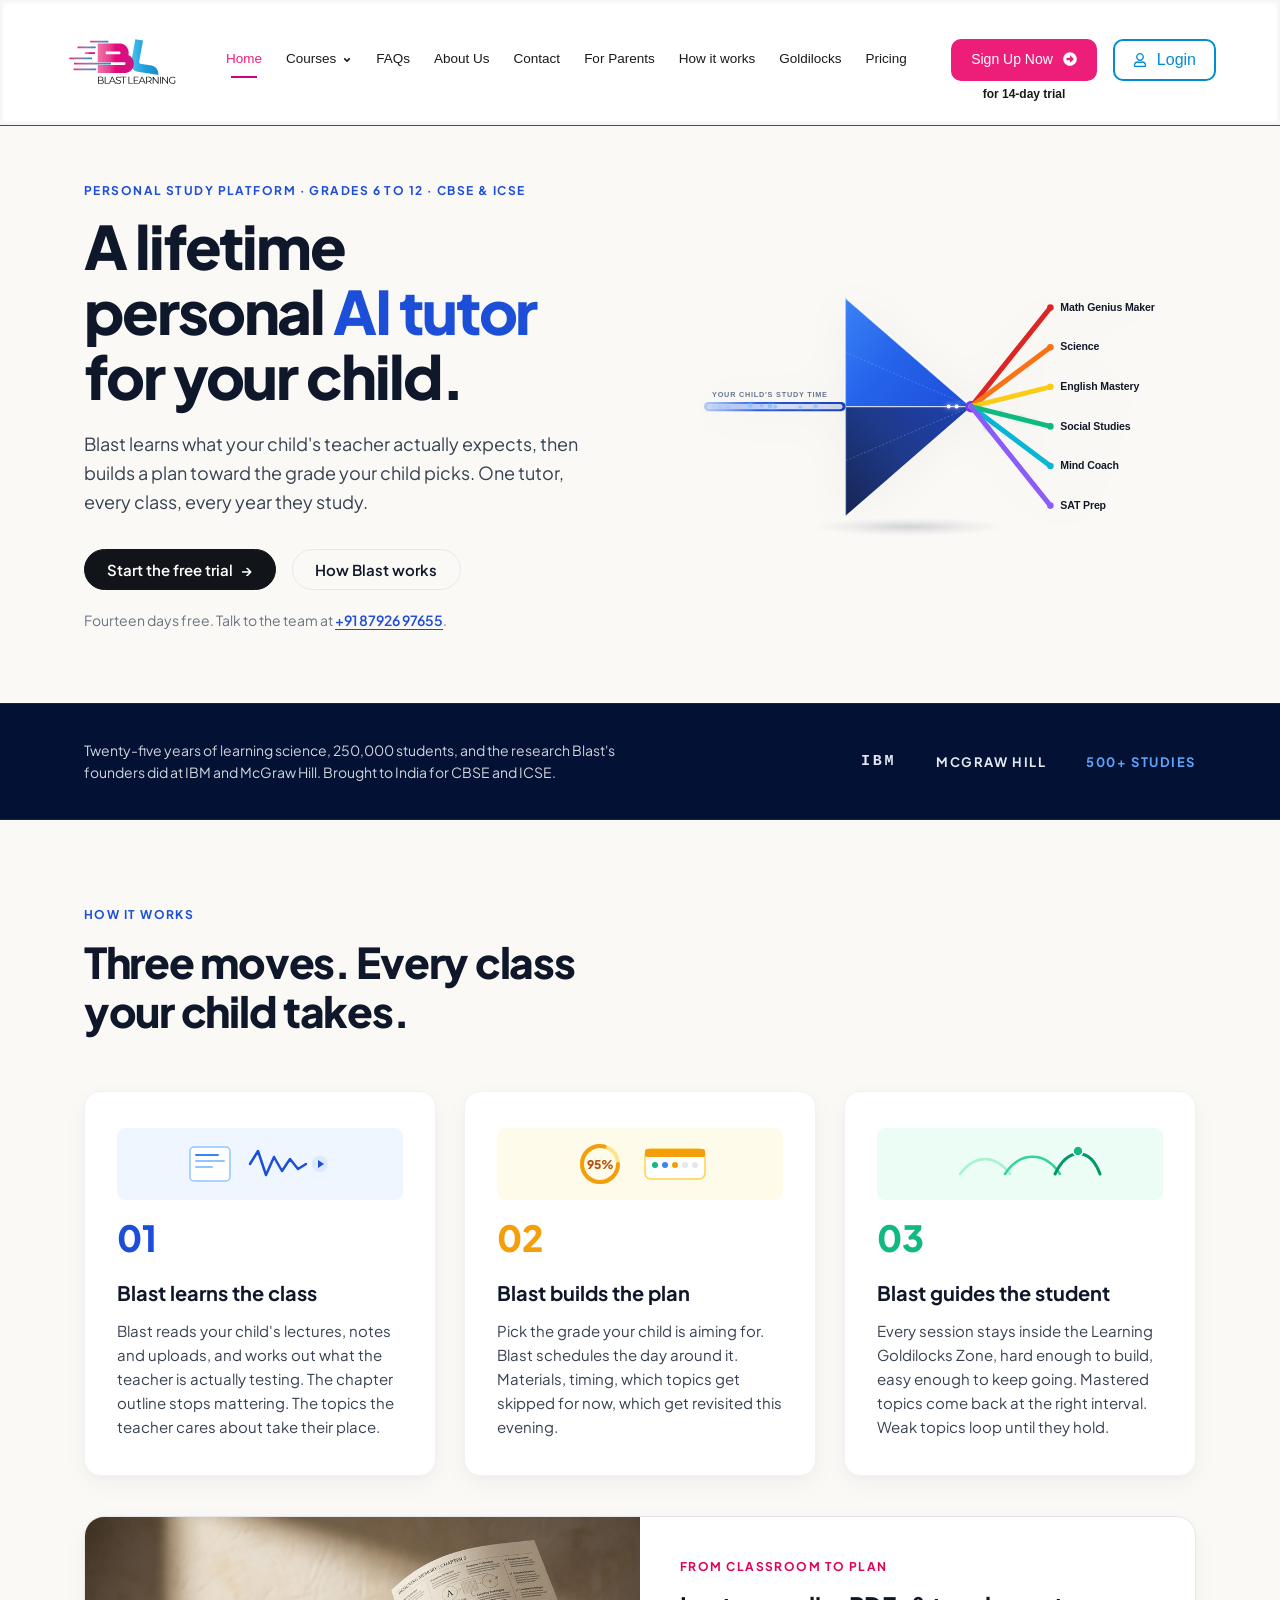
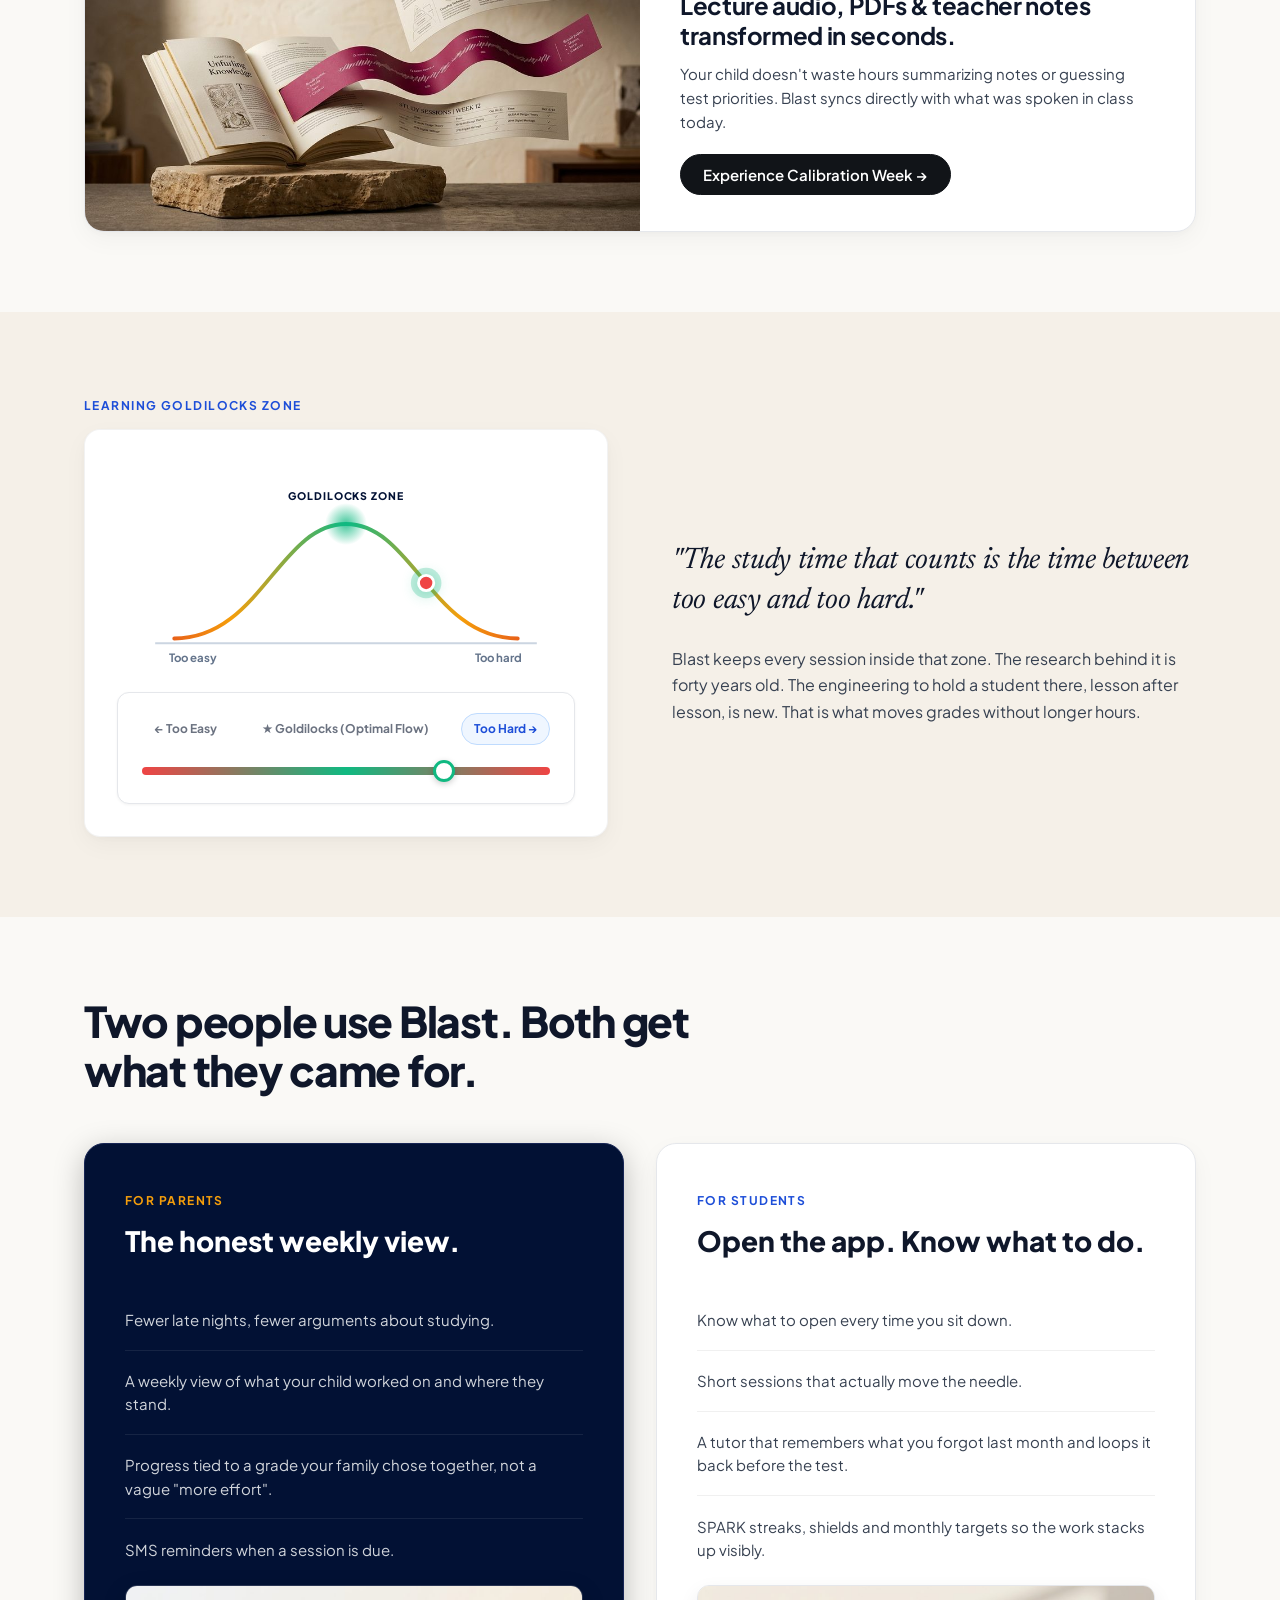
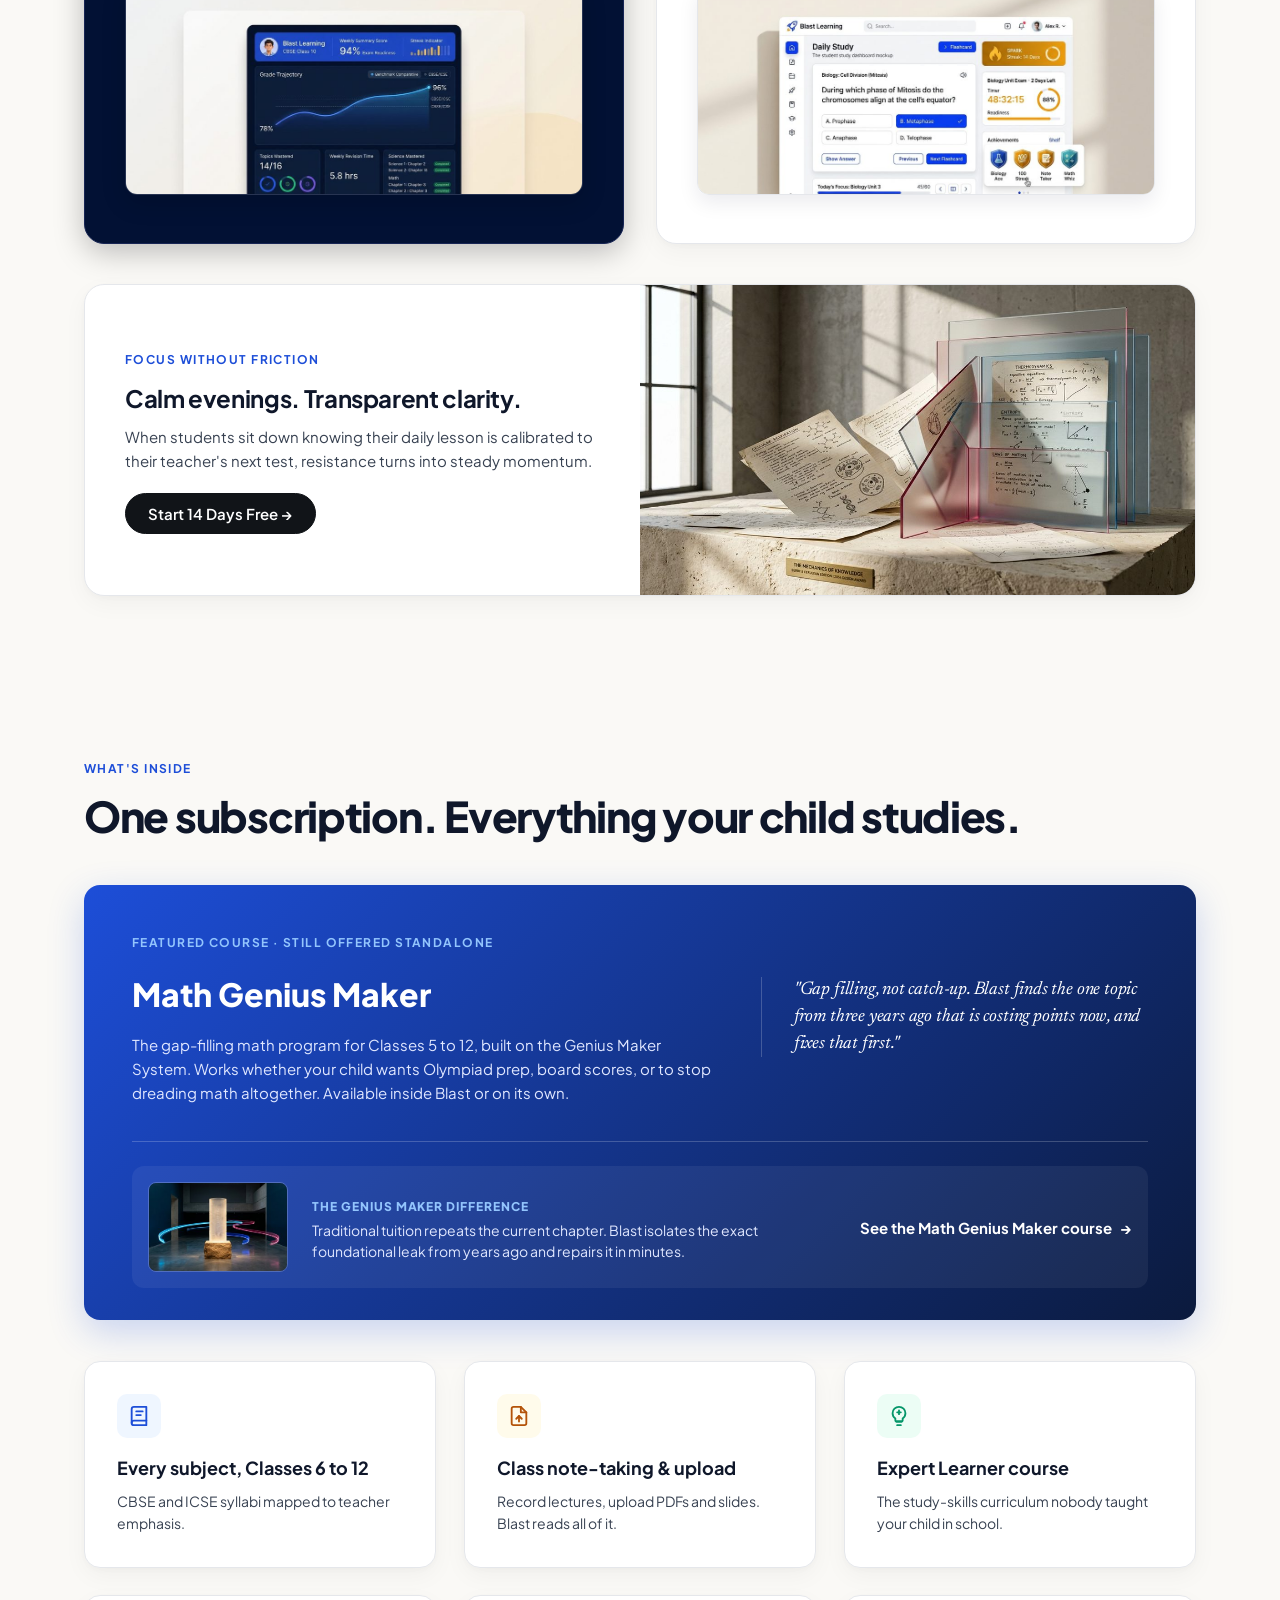
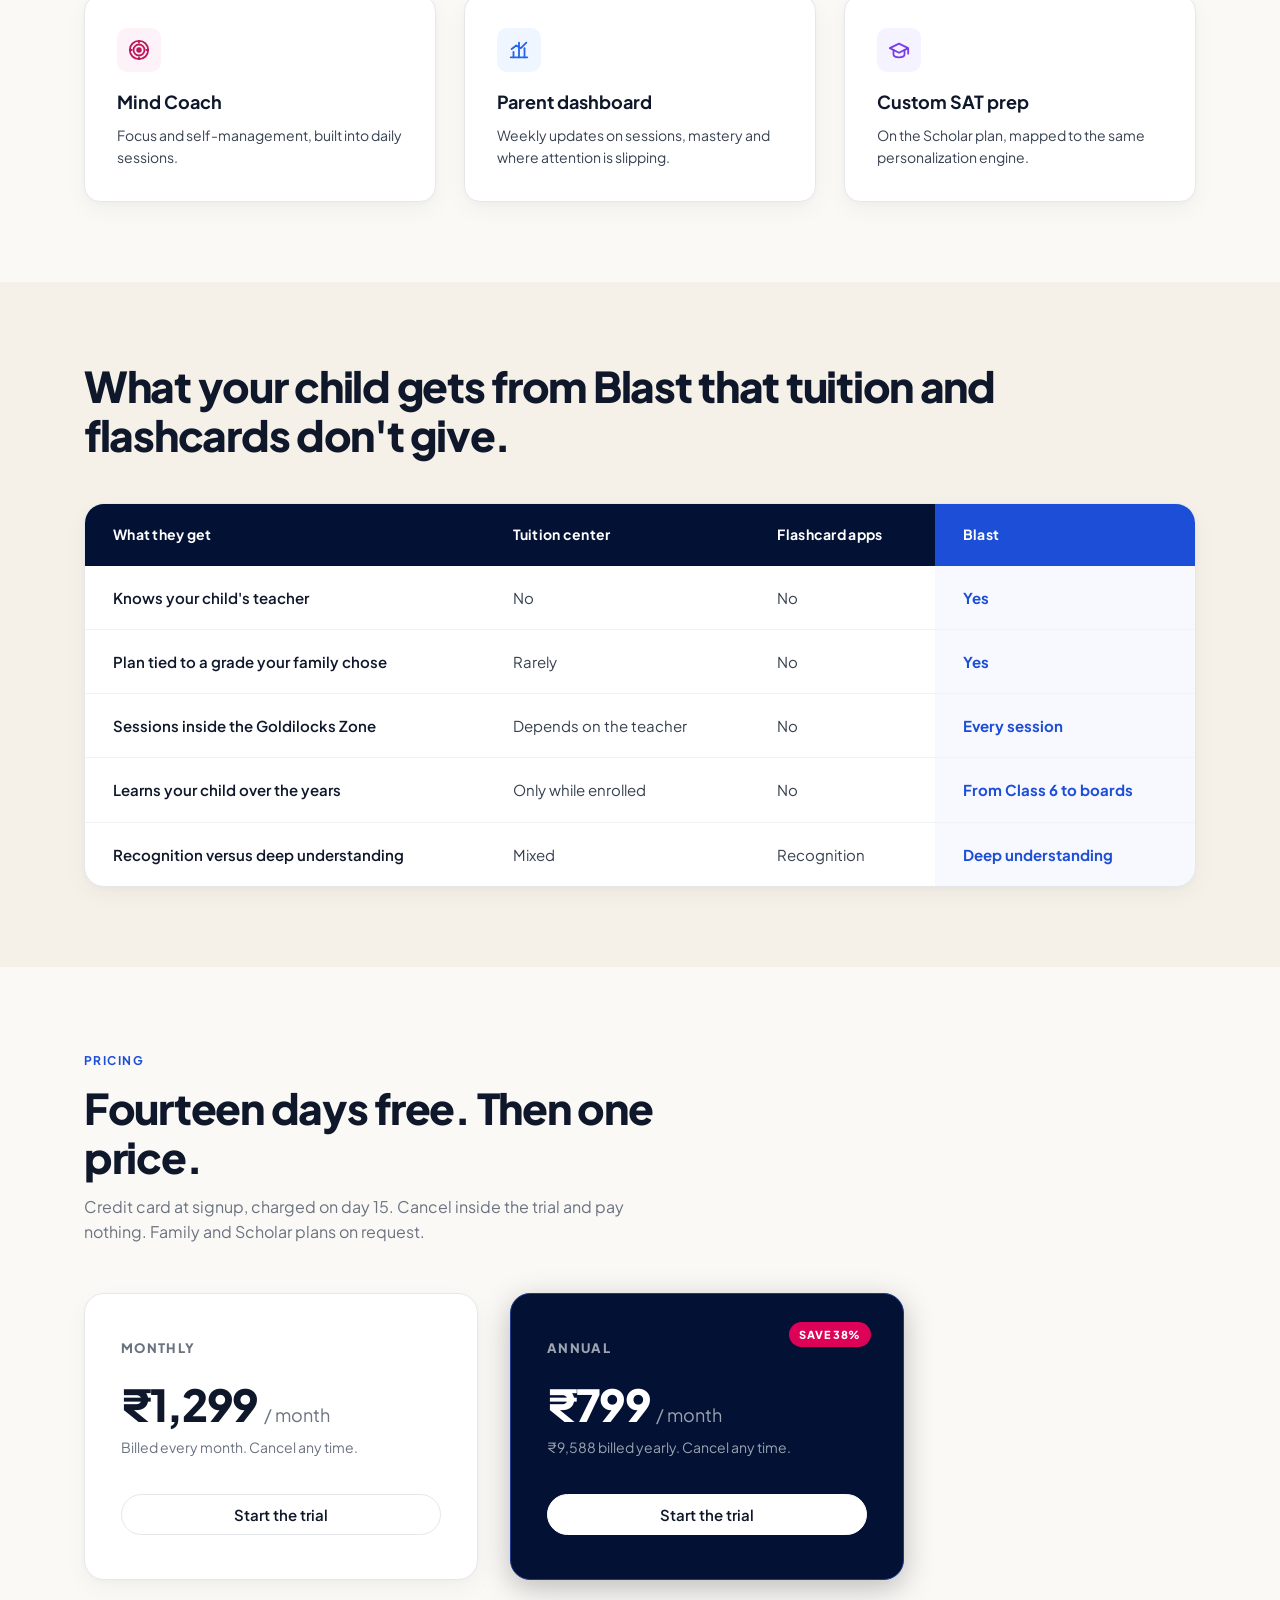
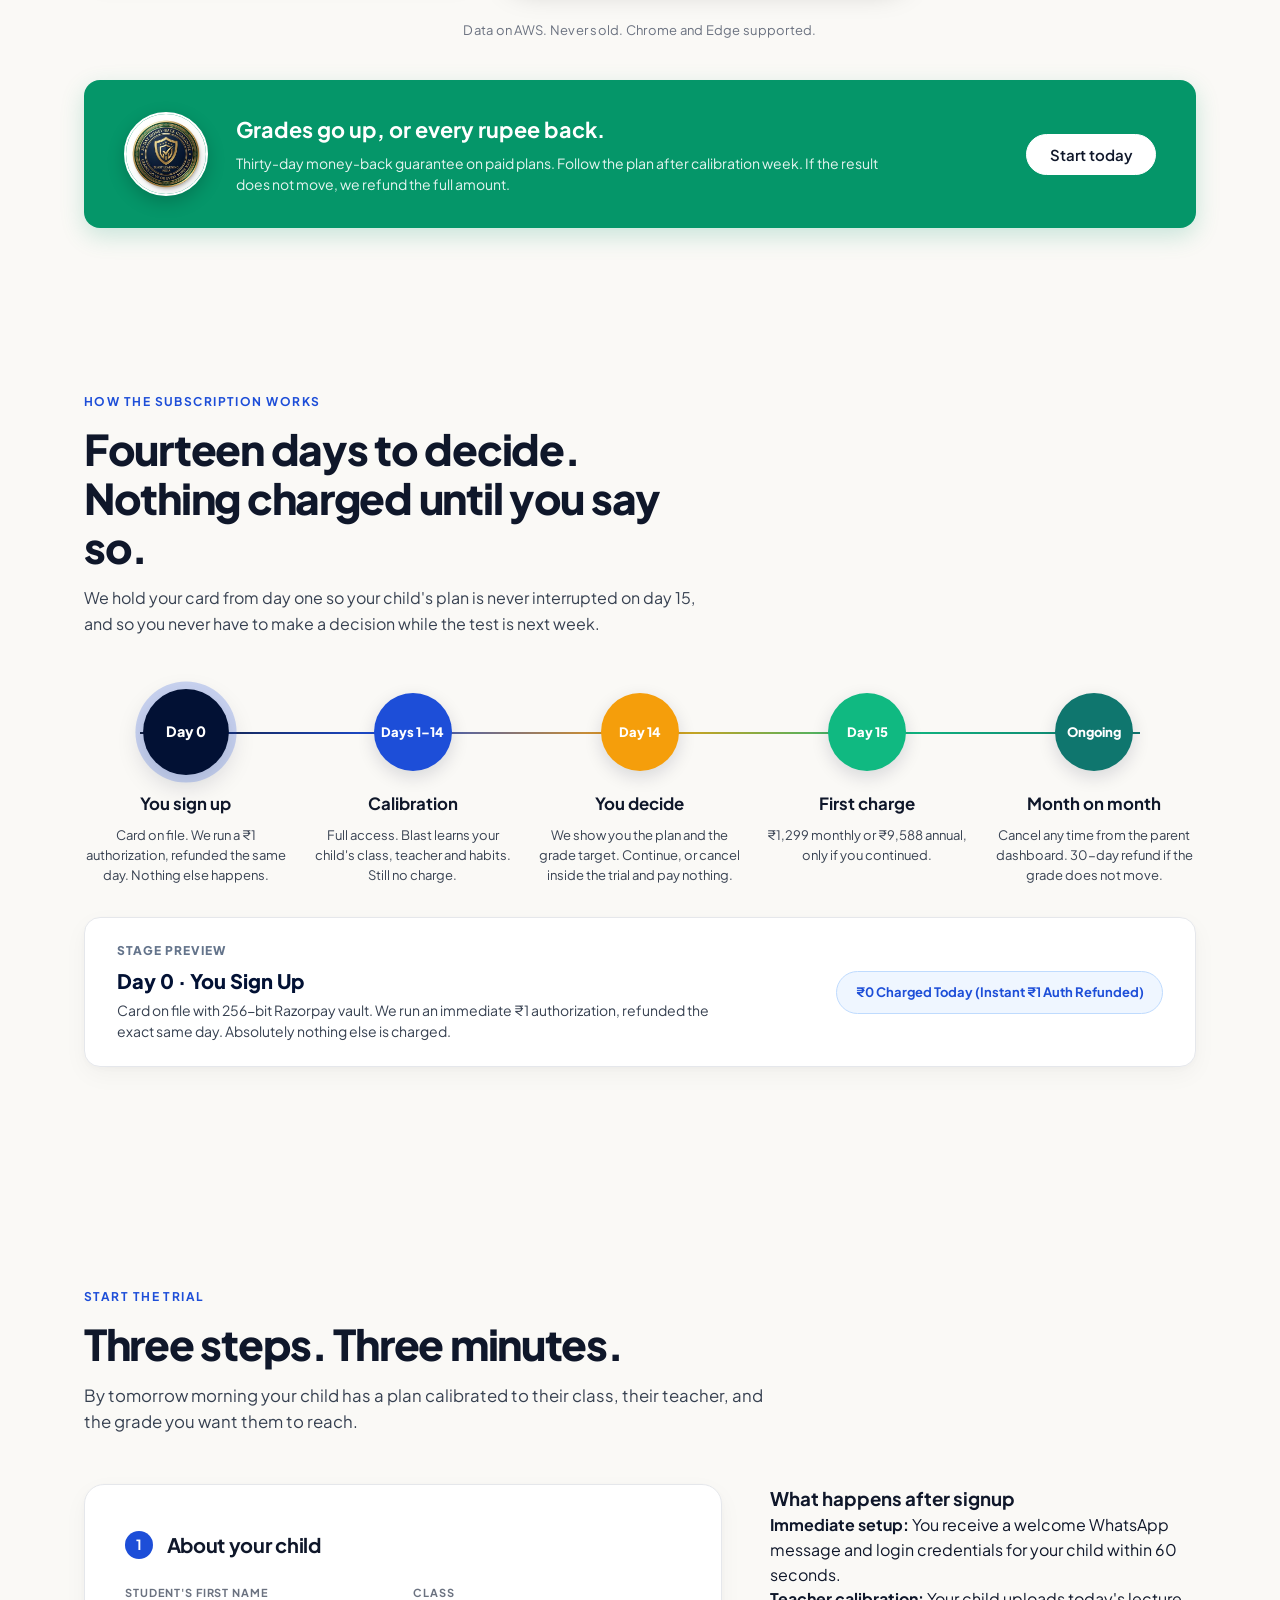
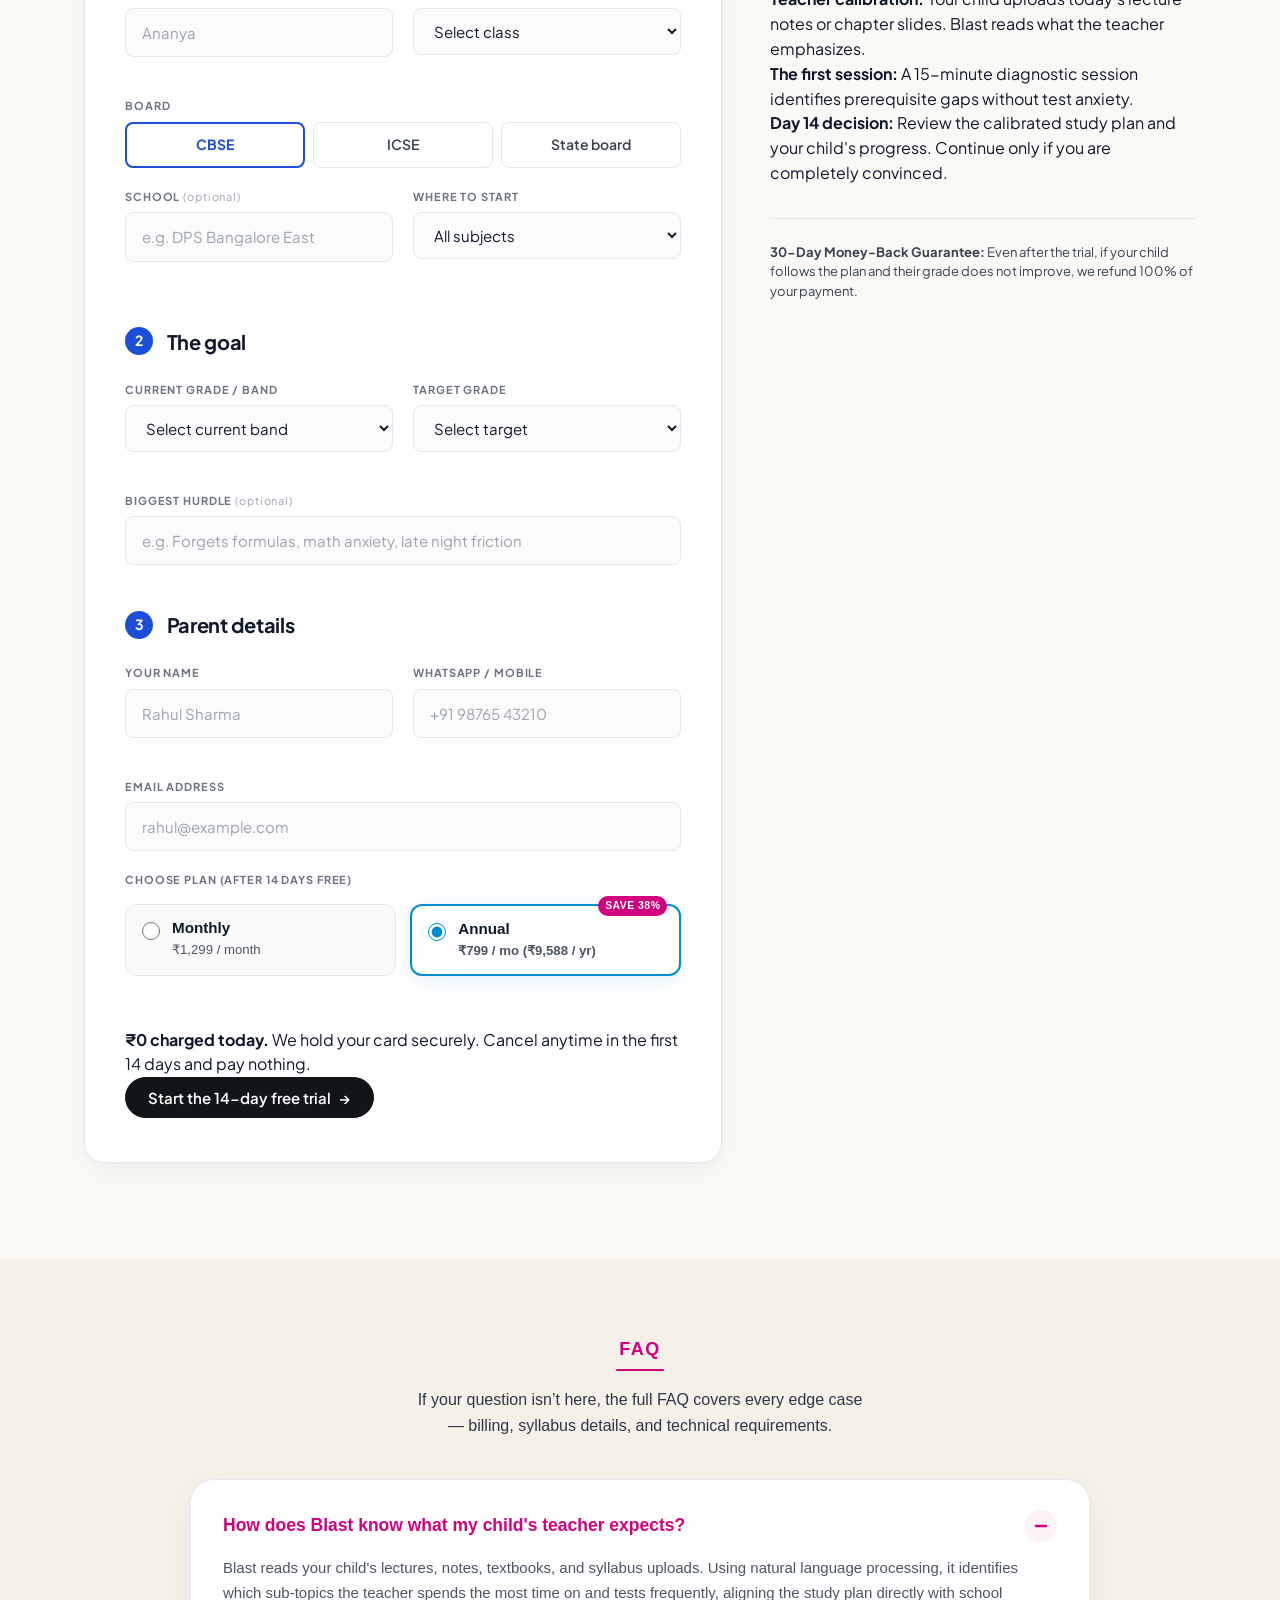
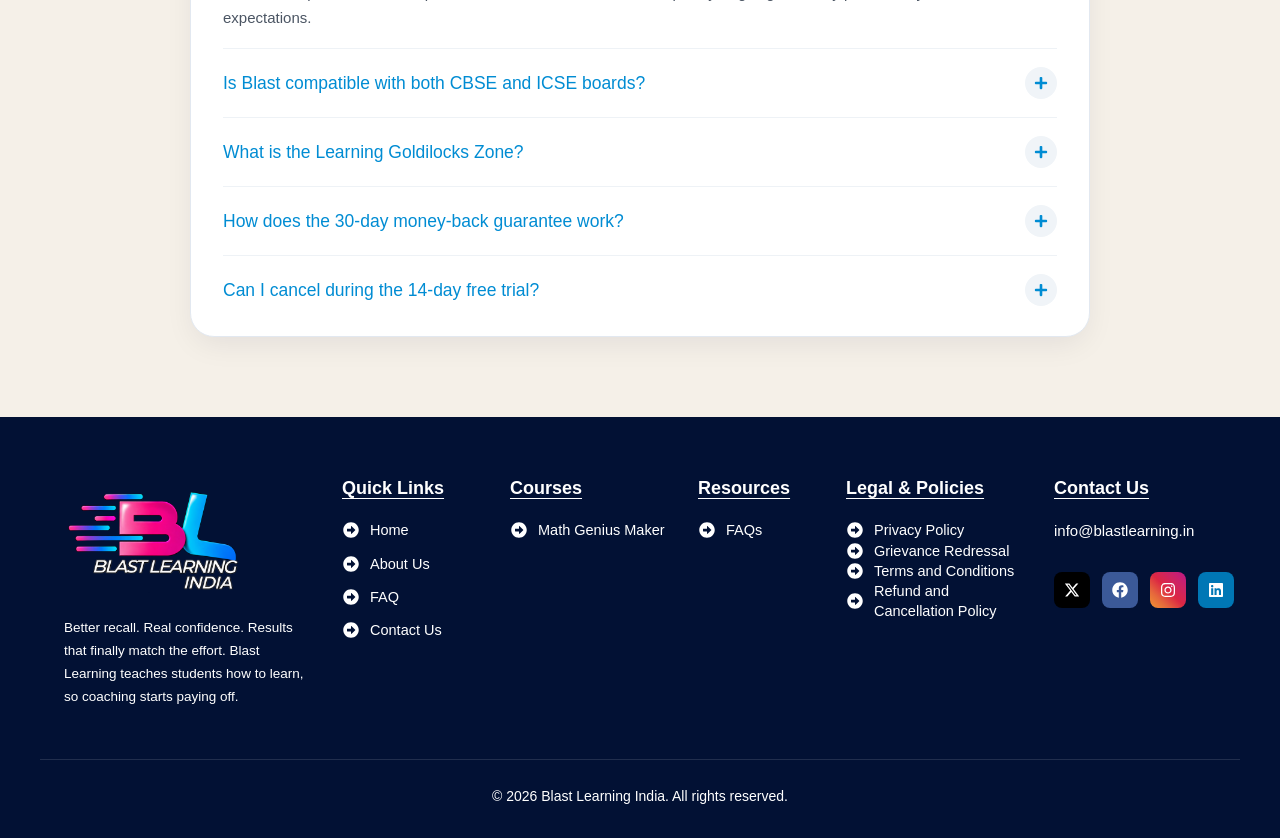
==== commit 6128f135: "Update Blast Learning landing page: Recreate PDF hero diagram with aligned labels, embed all assets " ====
--- a/index.html
+++ b/index.html
@@ -1,299 +1,14 @@
 <!DOCTYPE html>
-<html lang="en-US">
+<html lang="en">
 <head>
   <meta charset="UTF-8">
-  <meta name="viewport" content="width=device-width, initial-scale=1.0, minimum-scale=1.0">
-
-  <!-- Primary SEO -->
-  <title>Study Guide | Study Plans for Students, Courses for Tutors</title>
-  <meta name="description" content="Turn class material into a study plan, or define a course, assign it, and follow each student's progress. First two weeks free.">
-  <meta name="keywords" content="study plan from notes, course builder for tutors, track student progress, assign lessons to students">
-  <link rel="canonical" href="https://blastlearning.in/study-guide/">
-  <meta name="robots" content="index, follow">
-
-  <!-- Open Graph -->
-  <meta property="og:type" content="website">
-  <meta property="og:url" content="https://blastlearning.in/study-guide/">
-  <meta property="og:title" content="Study Guide | Study Plans for Students, Courses for Tutors">
-  <meta property="og:description" content="Turn class material into a study plan, or define a course, assign it, and follow each student's progress. First two weeks free.">
-  <meta property="og:image" content="https://blastlearning.in/wp-content/uploads/2026/08/competency-based-learning-BAtKkKB3.png">
-  <meta property="og:image:width" content="1200">
-  <meta property="og:image:height" content="630">
-
-  <!-- Twitter Card -->
-  <meta name="twitter:card" content="summary_large_image">
-  <meta name="twitter:title" content="Study Guide | Study Plans for Students, Courses for Tutors">
-  <meta name="twitter:description" content="Turn class material into a study plan, or define a course, assign it, and follow each student's progress. First two weeks free.">
-  <meta name="twitter:image" content="https://blastlearning.in/wp-content/uploads/2026/08/competency-based-learning-BAtKkKB3.png">
-
-  <!-- Favicons -->
-  <link rel="icon" href="https://blastlearning.in/wp-content/uploads/2026/09/cropped-fav3-32x32.png" sizes="32x32">
-  <link rel="icon" href="https://blastlearning.in/wp-content/uploads/2026/09/cropped-fav3-192x192.png" sizes="192x192">
-  <link rel="apple-touch-icon" href="https://blastlearning.in/wp-content/uploads/2026/09/cropped-fav3-180x180.png">
-
-  <!-- Google Fonts: Poppins (Locked Site Chrome) + Montserrat & Newsreader (Study Guide Art Direction) -->
+  <meta name="viewport" content="width=device-width, initial-scale=1.0">
+  <title>Blast Learning — Lifetime AI Personal Tutor | CBSE &amp; ICSE Grades 6 to 12</title>
+  <meta name="description" content="A lifetime personal AI tutor for your child. Blast learns what your child's teacher actually expects, then builds a plan toward the grade your child picks.">
   <link rel="preconnect" href="https://fonts.googleapis.com">
   <link rel="preconnect" href="https://fonts.gstatic.com" crossorigin>
-  <link href="https://fonts.googleapis.com/css2?family=Montserrat:ital,wght@0,300;0,400;0,500;0,600;0,700;0,800;0,900;1,400;1,600&family=Newsreader:ital,opsz,wght@0,6..72,400;0,6..72,500;0,6..72,600;1,6..72,400;1,6..72,500;1,6..72,600&family=Poppins:ital,wght@0,300;0,400;0,500;0,600;0,700;1,400;1,600&display=swap" rel="stylesheet">
-
-  <!-- Locked Site Theme Stylesheets (WordPress / Elementor Chrome Integration) -->
-  <link rel="stylesheet" id="hello-elementor-theme-style-css" href="https://blastlearning.in/wp-content/themes/hello-elementor/assets/css/theme.css?ver=3.4.9" media="all">
-  <link rel="stylesheet" id="hello-elementor-header-footer-css" href="https://blastlearning.in/wp-content/themes/hello-elementor/assets/css/header-footer.css?ver=3.4.9" media="all">
-    <link rel="stylesheet" id="royal-elementor-addons-css" href="https://blastlearning.in/wp-content/plugins/royal-elementor-addons/assets/css/frontend.min.css?ver=1.7.1064" media="all">
-  <link rel="stylesheet" id="elementor-post-55-css" href="https://blastlearning.in/wp-content/uploads/elementor/css/local-55-frontend-desktop.css" media="all">
-  <link rel="stylesheet" id="elementor-post-185-css" href="https://blastlearning.in/wp-content/uploads/elementor/css/local-185-frontend-desktop.css" media="all">
-  <link rel="stylesheet" id="elementor-frontend-css" href="https://blastlearning.in/wp-content/plugins/elementor/assets/css/frontend.min.css?ver=4.2.1" media="all">
-  <link rel="stylesheet" id="widget-image-css" href="https://blastlearning.in/wp-content/plugins/elementor/assets/css/widget-image.min.css?ver=4.2.1" media="all">
-  <link rel="stylesheet" id="widget-nav-menu-css" href="https://blastlearning.in/wp-content/plugins/elementor-pro/assets/css/widget-nav-menu.min.css?ver=3.34.0" media="all">
-  <link rel="stylesheet" id="widget-heading-css" href="https://blastlearning.in/wp-content/plugins/elementor/assets/css/widget-heading.min.css?ver=4.2.1" media="all">
-  <link rel="stylesheet" id="widget-social-icons-css" href="https://blastlearning.in/wp-content/plugins/elementor/assets/css/widget-social-icons.min.css?ver=4.2.1" media="all">
-  <link rel="stylesheet" id="elementor-post-55-mobile-css" href="https://blastlearning.in/wp-content/uploads/elementor/css/local-55-frontend-mobile.css" media="(max-width:767px)">
-  <link rel="stylesheet" id="font-awesome-5-all-css" href="https://blastlearning.in/wp-content/plugins/elementor/assets/lib/font-awesome/css/all.min.css?ver=1.7.1064" media="all">
-
-  <!-- GSAP 3.12.5 + ScrollTrigger via CDN -->
-  <script src="https://cdnjs.cloudflare.com/ajax/libs/gsap/3.12.5/gsap.min.js"></script>
-  <script src="https://cdnjs.cloudflare.com/ajax/libs/gsap/3.12.5/ScrollTrigger.min.js"></script>
-
-  <!-- JSON-LD: Block 1 - HowTo Students -->
-  <script type="application/ld+json">
-  {
-    "@context": "https://schema.org",
-    "@type": "HowTo",
-    "name": "How to turn your class material into a study plan with Study Guide",
-    "step": [
-      {
-        "@type": "HowToStep",
-        "position": 1,
-        "name": "Set up your class",
-        "text": "Name the class and choose a grade level or target exam."
-      },
-      {
-        "@type": "HowToStep",
-        "position": 2,
-        "name": "Add your material",
-        "text": "Upload chapters, lecture slides, classroom notes, syllabus files, or an audio recording of a class."
-      },
-      {
-        "@type": "HowToStep",
-        "position": 3,
-        "name": "Create your study plan",
-        "text": "Study Guide builds a dated schedule of study sessions from your files, with an interactive podcast, a lesson, and practice questions for every chapter."
-      }
-    ]
-  }
-  </script>
-
-  <!-- JSON-LD: Block 2 - HowTo Tutors -->
-  <script type="application/ld+json">
-  {
-    "@context": "https://schema.org",
-    "@type": "HowTo",
-    "name": "How tutors and teachers run courses on Study Guide",
-    "step": [
-      {
-        "@type": "HowToStep",
-        "position": 1,
-        "name": "Set up the course",
-        "text": "Define the subject, syllabus, and sequence of topics once."
-      },
-      {
-        "@type": "HowToStep",
-        "position": 2,
-        "name": "Add class material",
-        "text": "Upload notes, problem sets, and reference files for each chapter."
-      },
-      {
-        "@type": "HowToStep",
-        "position": 3,
-        "name": "Assign to students",
-        "text": "Add students individually or in groups. Each student receives a dated study plan calibrated to their pace."
-      },
-      {
-        "@type": "HowToStep",
-        "position": 4,
-        "name": "Follow progress and adjust",
-        "text": "See who is on track, where students get stuck, and add review sessions where needed."
-      }
-    ]
-  }
-  </script>
-
-  <!-- JSON-LD: Block 3 - FAQPage (5 Approved FAQs) -->
-  <script type="application/ld+json">
-  {
-    "@context": "https://schema.org",
-    "@type": "FAQPage",
-    "mainEntity": [
-      {
-        "@type": "Question",
-        "name": "What is Study Guide for tutors?",
-        "acceptedAnswer": {
-          "@type": "Answer",
-          "text": "A tutor or teacher can define a course from their own material, assign it to students, and follow each student's progress while the students study at their own pace."
-        }
-      },
-      {
-        "@type": "Question",
-        "name": "Can each student study at their own pace?",
-        "acceptedAnswer": {
-          "@type": "Answer",
-          "text": "Yes. Every student works through the course at a pace that suits them, and the questions adapt to the answers that student gives."
-        }
-      },
-      {
-        "@type": "Question",
-        "name": "What can I see about each student?",
-        "acceptedAnswer": {
-          "@type": "Answer",
-          "text": "The progress of each student can be checked individually by the tutor or teacher who assigned the course, so you do not need to wait for a test to find out where a student stands."
-        }
-      },
-      {
-        "@type": "Question",
-        "name": "Do I need to prepare new material?",
-        "acceptedAnswer": {
-          "@type": "Answer",
-          "text": "No. The course is built from the notes, slides, files, and recordings you already teach from."
-        }
-      },
-      {
-        "@type": "Question",
-        "name": "Can I use one course with different groups of students?",
-        "acceptedAnswer": {
-          "@type": "Answer",
-          "text": "Yes. A course is defined once and can be assigned to different students whenever you need it."
-        }
-      }
-    ]
-  }
-  </script>
-<style>
-/* ====================================================================
-   BLAST LEARNING — STUDY GUIDE
-   MASTER ART DIRECTION & DESIGN SYSTEM
-   Mobile-First / High-Craft Editorial / Cinematic Storytelling
-   Locked Site Chrome (Header 55 + Footer 185) + Study Guide Body
-   ==================================================================== */
-
-/* --- RESET & BOX SIZING --- */
-#study-guide-page, #study-guide-page *, #study-guide-page *::before, #study-guide-page *::after {
-  box-sizing: border-box;
-}
-
-:root, .elementor-kit-6 {
-  /* Live Site Elementor Kit Tokens */
-  --e-global-color-primary: #D1007F;
-  --e-global-color-secondary: #008CD3;
-  --e-global-color-text: #1A1A1A;
-  --e-global-color-accent: #ED1E79;
-  --e-global-color-83e0f8b: #ED6CA7;
-  --e-global-color-1de6bd2: #46BFEF;
-  --e-global-color-1cd97e6: #FFFFFF;
-  --e-global-color-a33a292: #F5F5F5;
-  --e-global-typography-primary-font-family: "Poppins";
-  --e-global-typography-primary-font-size: 16px;
-  --e-global-typography-primary-font-weight: 400;
-  --e-global-typography-secondary-font-family: "Poppins";
-  --e-global-typography-secondary-font-size: 16px;
-  --e-global-typography-secondary-font-weight: 500;
-  --e-global-typography-text-font-family: "Poppins";
-  --e-global-typography-text-font-size: 18px;
-  --e-global-typography-text-font-weight: 400;
-  --e-global-typography-accent-font-family: "Poppins";
-  --e-global-typography-accent-font-size: 18px;
-  --e-global-typography-accent-font-weight: 600;
-  --kit-widget-spacing: 20px;
-
-  /* Approved Study Guide Brand Palette */
-  --berry: #A8005A;
-  --berry-deep: #5A0030;
-  --berry-dark: #38001E;
-  --berry-tint: rgba(168, 0, 90, 0.08);
-  --berry-glow: rgba(168, 0, 90, 0.25);
-  
-  --cerulean: #0960A0;
-  --cerulean-deep: #063F69;
-  --cerulean-dark: #04243D;
-  --cerulean-tint: rgba(9, 96, 160, 0.08);
-  --cerulean-glow: rgba(9, 96, 160, 0.25);
-
-  --wild-rose: #CB4C7A;
-  --blue: #3A8EC0;
-  
-  --cream: #FAF6F1;
-  --cream-alt: #F4EFEA;
-  --stone: #F0EDE8;
-  --stone-deep: #E5E1DA;
-
-  /* Ink Hierarchy */
-  --ink: #11141A;
-  --ink-secondary: #424754;
-  --ink-muted: #727988;
-  --ink-faint: #A4ACB9;
-  --white: #FFFFFF;
-
-  /* Surface Layers */
-  --surface-card: #FFFFFF;
-  --surface-elevated: rgba(255, 255, 255, 0.94);
-  --surface-glass: rgba(255, 255, 255, 0.72);
-  --border-subtle: rgba(17, 20, 26, 0.08);
-  --border-medium: rgba(17, 20, 26, 0.14);
-
-  /* Physics Curves & Timings */
-  --ease-out: cubic-bezier(0.16, 1, 0.3, 1);
-  --ease-spring: cubic-bezier(0.34, 1.56, 0.64, 1);
-  --ease-in-out: cubic-bezier(0.65, 0, 0.35, 1);
-  --dur-fast: 0.25s;
-  --dur-med: 0.5s;
-  --dur-slow: 0.85s;
-
-  /* Typography Scales */
-  --font-display: 'Montserrat', -apple-system, BlinkMacSystemFont, "Segoe UI", Roboto, sans-serif;
-  --font-serif: 'Newsreader', Georgia, serif;
-  --font-site: 'Poppins', -apple-system, BlinkMacSystemFont, "Segoe UI", Roboto, sans-serif;
-}
-
-html {
-  scroll-behavior: smooth;
-  font-size: 16px;
-  background-color: #ffffff;
-  color: var(--ink);
-  -webkit-font-smoothing: antialiased;
-  -moz-osx-font-smoothing: grayscale;
-}
-
-body {
-  font-family: var(--font-site);
-  overflow-x: hidden;
-  background: #ffffff;
-  margin: 0;
-  padding: 0;
-  line-height: 1.5;
-}
-
-/* ====================================================================
-   LOCKED GLOBAL SITE CHROME: HEADER (ELEMENTOR 55)
-   Extracted authentic Elementor rules from https://blastlearning.in/
-   ==================================================================== */
-body:not(.elementor-editor-active) .elementor-location-header {
-  position: sticky;
-  top: 0;
-  width: 100%;
-  z-index: 99999;
-  background: #ffffff;
-  box-shadow: 0 5px 18px rgba(0, 0, 0, 0.08);
-  display: flex;
-  justify-content: center;
-  align-items: center;
-}
-
-.elementor .e-aaa0a9c-cdf690f {
-  font-family: "Poppins", Sans-serif;
-  font-weight: 600;
-  font-size: 13px;
-  margin-block-start: -14px;
-}
-
+  <link href="https://fonts.googleapis.com/css2?family=Plus+Jakarta+Sans:wght@400;500;600;700;800&family=Newsreader:ital,wght@0,400;0,600;1,400;1,600&display=swap" rel="stylesheet">
+  <style>
 /* ====================================================================
    LOCKED GLOBAL SITE CHROME: HEADER (ELEMENTOR 55)
    Pixel-Perfect Match to https://blastlearning.in/
@@ -918,1752 +633,7 @@
   transform: translateY(-1px);
 }
 
-/* ====================================================================
-   ACT 1: HERO CAMPAIGN CANVAS — AMBIENT WAVE MOTION SYSTEM
-   Continuous Right -> Left drift with gentle sinusoidal wave paths.
-   Protected content zone: strictly avoids H1, lead paragraph, and CTA.
-   ==================================================================== */
-#study-guide-page .hero-material-backdrop {
-  position: absolute;
-  inset: 0;
-  pointer-events: none;
-  overflow: hidden;
-  z-index: 1;
-}
-
-#study-guide-page .material-piece {
-  position: absolute;
-  left: 0;
-  display: inline-flex;
-  align-items: center;
-  gap: 8px;
-  padding: 7px 14px;
-  background: rgba(255, 255, 255, 0.72);
-  backdrop-filter: blur(8px);
-  -webkit-backdrop-filter: blur(8px);
-  border: 1px solid rgba(17, 20, 26, 0.08);
-  border-radius: 8px;
-  box-shadow: 0 4px 14px rgba(17, 20, 26, 0.03);
-  font-family: var(--font-body);
-  font-size: 0.76rem;
-  font-weight: 600;
-  color: var(--ink-muted);
-  pointer-events: none;
-  will-change: transform, opacity;
-  white-space: nowrap;
-  user-select: none;
-}
-#study-guide-page .material-piece .mat-icon {
-  font-size: 0.9rem;
-  line-height: 1;
-  opacity: 0.85;
-}
-#study-guide-page .material-piece .mat-label {
-  letter-spacing: -0.01em;
-}
-
-/* Lane 1: Upper Sky Lane (High above H1 and hero composition) */
-#study-guide-page .mat-lane-1 {
-  top: 28px;
-  animation: heroWaveFlow1 26s linear infinite;
-  animation-delay: -7s;
-  opacity: 0.16;
-}
-
-/* Lane 2: Upper Margin Lane (Skims above the text block) */
-#study-guide-page .mat-lane-2 {
-  top: 80px;
-  animation: heroWaveFlow2 32s linear infinite;
-  animation-delay: -18s;
-  opacity: 0.14;
-}
-
-/* Lane 3: Lower Apron Lane (Below the CTA and below the hero visual pedestal) */
-#study-guide-page .mat-lane-3 {
-  bottom: 58px;
-  animation: heroWaveFlow3 24s linear infinite;
-  animation-delay: -11s;
-  opacity: 0.16;
-}
-
-/* Lane 4: Deep Base Lane (Along the bottom transition seam) */
-#study-guide-page .mat-lane-4 {
-  bottom: 16px;
-  animation: heroWaveFlow4 36s linear infinite;
-  animation-delay: -26s;
-  opacity: 0.12;
-}
-
-/* --- Sinusoidal Wave Keyframes (Right -> Left Travel + Soft Up-Down-Up) --- */
-@keyframes heroWaveFlow1 {
-  0% {
-    transform: translate3d(102vw, 0px, 0) rotate(-3deg);
-    opacity: 0;
-  }
-  4% {
-    opacity: 0.16;
-  }
-  20% {
-    transform: translate3d(78vw, -8px, 0) rotate(-1.5deg);
-  }
-  38% {
-    transform: translate3d(54vw, 7px, 0) rotate(1deg);
-  }
-  56% {
-    transform: translate3d(30vw, -7px, 0) rotate(-1deg);
-  }
-  74% {
-    transform: translate3d(6vw, 8px, 0) rotate(2deg);
-    opacity: 0.16;
-  }
-  92% {
-    opacity: 0.12;
-  }
-  98% {
-    opacity: 0;
-  }
-  100% {
-    transform: translate3d(-330px, 0px, 0) rotate(-3deg);
-    opacity: 0;
-  }
-}
-
-@keyframes heroWaveFlow2 {
-  0% {
-    transform: translate3d(102vw, 0px, 0) rotate(4deg);
-    opacity: 0;
-  }
-  5% {
-    opacity: 0.14;
-  }
-  22% {
-    transform: translate3d(76vw, 9px, 0) rotate(2deg);
-  }
-  42% {
-    transform: translate3d(50vw, -8px, 0) rotate(-1deg);
-  }
-  64% {
-    transform: translate3d(24vw, 8px, 0) rotate(2.5deg);
-  }
-  82% {
-    transform: translate3d(-2vw, -6px, 0) rotate(0deg);
-    opacity: 0.14;
-  }
-  94% {
-    opacity: 0.08;
-  }
-  100% {
-    transform: translate3d(-330px, 0px, 0) rotate(3deg);
-    opacity: 0;
-  }
-}
-
-@keyframes heroWaveFlow3 {
-  0% {
-    transform: translate3d(102vw, 0px, 0) rotate(-5deg);
-    opacity: 0;
-  }
-  4% {
-    opacity: 0.16;
-  }
-  24% {
-    transform: translate3d(74vw, -7px, 0) rotate(-2deg);
-  }
-  46% {
-    transform: translate3d(48vw, 8px, 0) rotate(1deg);
-  }
-  68% {
-    transform: translate3d(22vw, -8px, 0) rotate(-1deg);
-  }
-  86% {
-    transform: translate3d(-4vw, 6px, 0) rotate(2deg);
-    opacity: 0.16;
-  }
-  96% {
-    opacity: 0.06;
-  }
-  100% {
-    transform: translate3d(-330px, 0px, 0) rotate(-4deg);
-    opacity: 0;
-  }
-}
-
-@keyframes heroWaveFlow4 {
-  0% {
-    transform: translate3d(102vw, 0px, 0) rotate(3deg);
-    opacity: 0;
-  }
-  5% {
-    opacity: 0.12;
-  }
-  25% {
-    transform: translate3d(75vw, 8px, 0) rotate(1deg);
-  }
-  50% {
-    transform: translate3d(46vw, -7px, 0) rotate(-2deg);
-  }
-  72% {
-    transform: translate3d(18vw, 8px, 0) rotate(2deg);
-  }
-  88% {
-    transform: translate3d(-6vw, -5px, 0) rotate(0deg);
-    opacity: 0.12;
-  }
-  97% {
-    opacity: 0.05;
-  }
-  100% {
-    transform: translate3d(-330px, 0px, 0) rotate(2deg);
-    opacity: 0;
-  }
-}
-
-/* Reduced Motion Override */
-@media (prefers-reduced-motion: reduce) {
-  #study-guide-page .mat-lane-1,
-  #study-guide-page .mat-lane-2,
-  #study-guide-page .mat-lane-3,
-  #study-guide-page .mat-lane-4 {
-    animation: none !important;
-    opacity: 0.12 !important;
-    transform: none !important;
-  }
-}
-
-/* Restored Floating Product State Badge (Layer 3B: Top-Right of Hero Frame) */
-#study-guide-page .hero-perimeter-badge {
-  position: absolute;
-  top: -16px;
-  right: 20px;
-  z-index: 4;
-  display: inline-flex;
-  align-items: center;
-  gap: 8px;
-  padding: 8px 14px;
-  background: rgba(255, 255, 255, 0.94);
-  backdrop-filter: blur(14px);
-  -webkit-backdrop-filter: blur(14px);
-  border: 1px solid rgba(255, 255, 255, 0.95);
-  border-radius: 10px 14px 10px 14px;
-  box-shadow: 0 12px 28px rgba(17, 20, 26, 0.08);
-  font-size: 0.76rem;
-  font-weight: 700;
-  color: var(--ink);
-  pointer-events: none;
-  will-change: transform;
-}
-#study-guide-page .badge-pulse-dot {
-  width: 7px;
-  height: 7px;
-  border-radius: 50%;
-  background: #27AE60;
-  box-shadow: 0 0 8px #27AE60;
-  animation: pulseGreen 2.2s infinite;
-}
-@keyframes pulseGreen {
-  0% { transform: scale(0.95); opacity: 0.8; }
-  50% { transform: scale(1.2); opacity: 1; }
-  100% { transform: scale(0.95); opacity: 0.8; }
-}
-
-/* ====================================================================
-   ACT 1: HERO CAMPAIGN CANVAS — ART-DIRECTED EDITORIAL COMPOSITION
-   ==================================================================== */
-#study-guide-page .hero-stage-column {
-  position: relative;
-  width: 100%;
-  display: flex;
-  justify-content: center;
-  align-items: center;
-}
-
-#study-guide-page .hero-composition-wrap {
-  position: relative;
-  width: 100%;
-  max-width: 620px;
-  margin: 0 auto;
-  perspective: 1200px;
-}
-
-/* Depth Layer 1: Archival Document Underlay (Syllabus manuscript backing) */
-#study-guide-page .hero-layer-underlay {
-  position: absolute;
-  inset: -14px -14px -18px -14px;
-  background: #fbf9f4;
-  border: 1px solid rgba(17, 20, 26, 0.1);
-  border-radius: 32px 12px 42px 14px;
-  transform: rotate(-3deg);
-  box-shadow: 0 16px 40px rgba(17, 20, 26, 0.06);
-  z-index: 1;
-  pointer-events: none;
-  overflow: hidden;
-  will-change: transform;
-}
-#study-guide-page .underlay-grid-pattern {
-  position: absolute;
-  inset: 0;
-  background-image: 
-    linear-gradient(rgba(17, 20, 26, 0.04) 1px, transparent 1px),
-    linear-gradient(90deg, rgba(17, 20, 26, 0.04) 1px, transparent 1px);
-  background-size: 20px 20px;
-  opacity: 0.7;
-}
-#study-guide-page .underlay-meta-strip {
-  position: absolute;
-  bottom: 12px;
-  left: 20px;
-  right: 20px;
-  display: flex;
-  justify-content: space-between;
-  align-items: center;
-  font-family: var(--font-body);
-  font-size: 0.7rem;
-  letter-spacing: 0.08em;
-  color: rgba(17, 20, 26, 0.45);
-  text-transform: uppercase;
-}
-#study-guide-page .underlay-file-tag {
-  font-weight: 600;
-}
-#study-guide-page .underlay-stamp {
-  font-weight: 700;
-  padding: 2px 8px;
-  background: rgba(17, 20, 26, 0.05);
-  border-radius: 4px;
-  letter-spacing: 0.1em;
-}
-
-/* Depth Layer 2: Main Editorial Hero Image Frame with Distinctive Asymmetric Architectural Silhouette */
-#study-guide-page .hero-master-image-frame {
-  position: relative;
-  z-index: 2;
-  border-radius: 48px 14px 64px 20px;
-  overflow: hidden;
-  box-shadow: 0 32px 75px -15px rgba(17, 20, 26, 0.18), 0 12px 30px -8px rgba(17, 20, 26, 0.08);
-  border: 1.5px solid rgba(255, 255, 255, 0.9);
-  background: #f0ede6;
-  will-change: transform;
-  transform-origin: center center;
-}
-#study-guide-page .hero-master-image {
-  width: 100%;
-  height: auto;
-  aspect-ratio: 16 / 10;
-  object-fit: cover;
-  display: block;
-}
-#study-guide-page .hero-frame-sheen {
-  position: absolute;
-  inset: 0;
-  background: linear-gradient(135deg, rgba(255, 255, 255, 0.22) 0%, rgba(255, 255, 255, 0) 50%, rgba(0, 0, 0, 0.06) 100%);
-  pointer-events: none;
-}
-
-/* Depth Layer 3: Physical Note Fragment (Handwritten lecture cue converging) */
-#study-guide-page .hero-paper-fragment {
-  position: absolute;
-  top: -24px;
-  left: -20px;
-  z-index: 4;
-  background: #ffffff;
-  border: 1px solid rgba(17, 20, 26, 0.09);
-  border-radius: 10px 16px 8px 14px;
-  box-shadow: 0 16px 36px rgba(17, 20, 26, 0.1), 0 4px 12px rgba(17, 20, 26, 0.05);
-  transform: rotate(-4.5deg);
-  padding: 14px 18px;
-  max-width: 240px;
-  pointer-events: none;
-  will-change: transform;
-}
-#study-guide-page .fragment-inner {
-  display: flex;
-  flex-direction: column;
-  gap: 3px;
-  position: relative;
-}
-#study-guide-page .fragment-pin {
-  position: absolute;
-  top: -8px;
-  right: -8px;
-  width: 9px;
-  height: 9px;
-  border-radius: 50%;
-  background: #d4a373;
-  box-shadow: 0 1px 3px rgba(0,0,0,0.3);
-}
-#study-guide-page .fragment-topic {
-  font-family: var(--font-body);
-  font-size: 0.72rem;
-  font-weight: 700;
-  color: var(--berry);
-  text-transform: uppercase;
-  letter-spacing: 0.06em;
-}
-#study-guide-page .fragment-eq {
-  font-family: "Courier New", Courier, monospace;
-  font-size: 0.8rem;
-  font-weight: 700;
-  color: var(--ink);
-  margin: 2px 0;
-}
-#study-guide-page .fragment-meta {
-  font-size: 0.68rem;
-  color: var(--ink-muted);
-}
-
-/* Depth Layer 4: Translucent Structured Product UI Panel (Edge-positioned on bottom right, unblocking focal point) */
-#study-guide-page .hero-structured-panel {
-  position: absolute;
-  bottom: -22px;
-  right: -16px;
-  z-index: 5;
-  background: rgba(255, 255, 255, 0.94);
-  backdrop-filter: blur(16px);
-  -webkit-backdrop-filter: blur(16px);
-  border: 1px solid rgba(255, 255, 255, 0.95);
-  border-radius: 16px 22px 12px 20px;
-  box-shadow: 0 20px 48px rgba(17, 20, 26, 0.14), 0 6px 18px rgba(17, 20, 26, 0.06);
-  padding: 16px 20px;
-  max-width: 320px;
-  pointer-events: auto;
-  will-change: transform;
-}
-#study-guide-page .panel-header {
-  display: flex;
-  align-items: center;
-  gap: 8px;
-  margin-bottom: 6px;
-}
-#study-guide-page .panel-pulse-dot {
-  width: 7px;
-  height: 7px;
-  border-radius: 50%;
-  background: var(--berry);
-  box-shadow: 0 0 8px var(--berry);
-  animation: pulseDot 2.2s infinite;
-}
-@keyframes pulseDot {
-  0% { transform: scale(0.95); opacity: 0.8; }
-  50% { transform: scale(1.2); opacity: 1; }
-  100% { transform: scale(0.95); opacity: 0.8; }
-}
-#study-guide-page .panel-kicker {
-  font-size: 0.68rem;
-  font-weight: 800;
-  letter-spacing: 0.1em;
-  color: var(--berry);
-  text-transform: uppercase;
-}
-#study-guide-page .panel-body {
-  display: flex;
-  flex-direction: column;
-  gap: 3px;
-}
-#study-guide-page .panel-title-text {
-  font-size: 0.88rem;
-  font-weight: 700;
-  color: var(--ink);
-  line-height: 1.35;
-}
-#study-guide-page .panel-meta-text {
-  font-size: 0.74rem;
-  color: var(--ink-muted);
-}
-
-/* Mobile Responsiveness for Hero Visual */
-@media (max-width: 768px) {
-  #study-guide-page .hero-composition-wrap {
-    max-width: 100%;
-    margin-top: 24px;
-  }
-  #study-guide-page .hero-master-image-frame {
-    border-radius: 36px 12px 44px 16px;
-  }
-  #study-guide-page .hero-paper-fragment {
-    top: -16px;
-    left: -8px;
-    padding: 10px 14px;
-    max-width: 200px;
-  }
-  #study-guide-page .hero-perimeter-badge {
-    top: -14px;
-    right: 8px;
-    padding: 6px 10px;
-    font-size: 0.7rem;
-  }
-  #study-guide-page .hero-structured-panel {
-    bottom: -16px;
-    right: -8px;
-    padding: 12px 16px;
-    max-width: 270px;
-  }
-  /* On tablets/mobile keep 2 lanes to preserve clean canvas */
-  #study-guide-page .mat-lane-2,
-  #study-guide-page .mat-lane-4 {
-    display: none;
-  }
-  #study-guide-page .mat-lane-1 {
-    top: 14px;
-    opacity: 0.12;
-  }
-  #study-guide-page .mat-lane-3 {
-    bottom: 24px;
-    opacity: 0.12;
-  }
-}
-@media (max-width: 480px) {
-  #study-guide-page .hero-master-image-frame {
-    border-radius: 28px 10px 36px 14px;
-  }
-  #study-guide-page .hero-paper-fragment,
-  #study-guide-page .hero-perimeter-badge {
-    display: none;
-  }
-  #study-guide-page .hero-material-backdrop {
-    display: none;
-  }
-  #study-guide-page .hero-structured-panel {
-    position: relative;
-    bottom: auto;
-    right: auto;
-    margin-top: 16px;
-    max-width: 100%;
-    border-radius: 14px;
-  }
-}
-
-/* ====================================================================
-   ACT 4: STUDENT STAGE — CONTINUOUS 3-STEP PIPELINE
-   ==================================================================== */
-#study-guide-page .act-student-stage {
-  position: relative;
-  background: var(--cream);
-  padding: 100px 24px;
-}
-#study-guide-page .student-stage-inner {
-  max-width: 1200px;
-  margin: 0 auto;
-}
-#study-guide-page .stage-section-head {
-  text-align: center;
-  max-width: 720px;
-  margin: 0 auto 60px;
-}
-#study-guide-page .stage-eyebrow {
-  font-size: 0.78rem;
-  font-weight: 800;
-  letter-spacing: 0.12em;
-  text-transform: uppercase;
-  color: var(--berry);
-  margin-bottom: 14px;
-  display: block;
-}
-#study-guide-page .stage-title {
-  font-size: clamp(2rem, 4vw, 3rem);
-  font-weight: 900;
-  color: var(--ink);
-  margin-bottom: 18px;
-}
-#study-guide-page .stage-desc {
-  font-size: 1.1rem;
-  color: var(--ink-secondary);
-  line-height: 1.6;
-}
-
-/* Continuous Horizontal / Vertical Connected Pipeline */
-#study-guide-page .continuous-pipeline-wrap {
-  position: relative;
-  display: grid;
-  grid-template-columns: 1fr;
-  gap: 24px;
-}
-@media (min-width: 992px) {
-  #study-guide-page .continuous-pipeline-wrap {
-    grid-template-columns: repeat(3, 1fr);
-    gap: 32px;
-  }
-}
-
-#study-guide-page .pipeline-step-node {
-  position: relative;
-  background: var(--white);
-  border-radius: 20px;
-  padding: 36px 28px;
-  border: 1.5px solid var(--border-subtle);
-  display: flex;
-  flex-direction: column;
-  transition: all var(--dur-fast) ease;
-}
-#study-guide-page .pipeline-step-node:hover {
-  border-color: var(--berry);
-  transform: translateY(-4px);
-  box-shadow: 0 16px 40px rgba(17, 20, 26, 0.08);
-}
-
-#study-guide-page .node-num-header {
-  display: flex;
-  align-items: center;
-  justify-content: space-between;
-  margin-bottom: 20px;
-}
-#study-guide-page .node-num-badge {
-  font-family: var(--font-display);
-  font-size: 1.8rem;
-  font-weight: 900;
-  color: var(--berry);
-  letter-spacing: -0.04em;
-}
-#study-guide-page .node-step-tag {
-  font-size: 0.74rem;
-  font-weight: 800;
-  letter-spacing: 0.08em;
-  text-transform: uppercase;
-  padding: 4px 10px;
-  border-radius: 999px;
-  background: rgba(168, 0, 90, 0.08);
-  color: var(--berry);
-}
-#study-guide-page .node-title {
-  font-size: 1.35rem;
-  font-weight: 800;
-  color: var(--ink);
-  margin-bottom: 12px;
-}
-#study-guide-page .node-text {
-  font-size: 0.95rem;
-  color: var(--ink-secondary);
-  line-height: 1.6;
-  margin-bottom: 24px;
-}
-
-/* Interactive Preview Box Inside Step */
-#study-guide-page .node-visual-preview {
-  margin-top: auto;
-  background: var(--cream);
-  border-radius: 12px;
-  padding: 16px;
-  border: 1px solid var(--border-subtle);
-}
-#study-guide-page .preview-mini-title {
-  font-size: 0.72rem;
-  font-weight: 800;
-  letter-spacing: 0.06em;
-  text-transform: uppercase;
-  color: var(--ink-muted);
-  margin-bottom: 8px;
-}
-#study-guide-page .preview-mini-content {
-  font-size: 0.85rem;
-  font-weight: 600;
-  color: var(--ink);
-}
-
-/* ====================================================================
-   ACT 5: CHAPTER DECONSTRUCT & MULTIMODAL ECOSYSTEM
-   ==================================================================== */
-#study-guide-page .act-chapter-deconstruct {
-  position: relative;
-  background: var(--white);
-  padding: 100px 24px;
-}
-#study-guide-page .deconstruct-inner {
-  max-width: 1280px;
-  margin: 0 auto;
-}
-#study-guide-page .deconstruct-grid {
-  display: grid;
-  grid-template-columns: 1fr;
-  gap: 56px;
-  align-items: center;
-}
-@media (min-width: 1024px) {
-  #study-guide-page .deconstruct-grid {
-    grid-template-columns: 1fr 1fr;
-  }
-}
-#study-guide-page .deconstruct-image-frame {
-  position: relative;
-  border-radius: 36px 12px 48px 16px;
-  border: 1px solid rgba(17, 20, 26, 0.08);
-  overflow: hidden;
-  box-shadow: 0 24px 60px rgba(17, 20, 26, 0.12);
-}
-#study-guide-page .deconstruct-image {
-  width: 100%;
-  height: auto;
-  display: block;
-}
-
-/* Multimodal Interactive Sandbox */
-#study-guide-page .multimodal-sandbox {
-  display: flex;
-  flex-direction: column;
-  gap: 20px;
-}
-#study-guide-page .multimodal-box {
-  background: var(--cream);
-  border-radius: 16px;
-  padding: 24px;
-  border: 1.5px solid var(--border-subtle);
-  transition: all var(--dur-fast) ease;
-}
-#study-guide-page .multimodal-box:hover {
-  border-color: var(--berry);
-  box-shadow: 0 10px 30px rgba(0,0,0,0.05);
-}
-#study-guide-page .mm-box-tag {
-  font-size: 0.74rem;
-  font-weight: 800;
-  letter-spacing: 0.08em;
-  text-transform: uppercase;
-  color: var(--berry);
-  margin-bottom: 8px;
-  display: flex;
-  align-items: center;
-  gap: 6px;
-}
-#study-guide-page .mm-box-title {
-  font-size: 1.15rem;
-  font-weight: 800;
-  color: var(--ink);
-  margin-bottom: 8px;
-}
-#study-guide-page .mm-box-text {
-  font-size: 0.92rem;
-  color: var(--ink-secondary);
-  line-height: 1.5;
-}
-
-/* Interactive Podcast Player Component */
-#study-guide-page .player-interface {
-  margin-top: 14px;
-  background: var(--white);
-  border-radius: 12px;
-  padding: 14px 18px;
-  display: flex;
-  align-items: center;
-  gap: 16px;
-}
-#study-guide-page .btn-play-toggle {
-  width: 40px;
-  height: 40px;
-  border-radius: 50%;
-  background: var(--berry);
-  color: #fff;
-  border: none;
-  cursor: pointer;
-  display: flex;
-  align-items: center;
-  justify-content: center;
-  flex-shrink: 0;
-  box-shadow: 0 4px 12px var(--berry-glow);
-  transition: transform 0.2s ease;
-}
-#study-guide-page .btn-play-toggle:hover { transform: scale(1.05); }
-#study-guide-page .waveform-track {
-  flex-grow: 1;
-  display: flex;
-  align-items: center;
-  gap: 3px;
-  height: 24px;
-}
-#study-guide-page .wave-bar {
-  width: 3px;
-  height: 12px;
-  background: var(--border-medium);
-  border-radius: 2px;
-  transition: height 0.2s ease, background 0.2s ease;
-}
-#study-guide-page .wave-bar.active {
-  background: var(--berry);
-  height: 20px;
-}
-#study-guide-page .track-time {
-  font-size: 0.78rem;
-  font-weight: 700;
-  color: var(--ink-muted);
-}
-
-/* ====================================================================
-   ACT 6: DEPTH & CALIBRATION (BRANCHING SESSIONS & EQUALIZER)
-   ==================================================================== */
-#study-guide-page .act-depth-calibration {
-  position: relative;
-  background: var(--cream);
-  padding: 100px 24px;
-}
-#study-guide-page .depth-inner {
-  max-width: 1200px;
-  margin: 0 auto;
-}
-#study-guide-page .depth-grid {
-  display: grid;
-  grid-template-columns: 1fr;
-  gap: 40px;
-}
-@media (min-width: 992px) {
-  #study-guide-page .depth-grid {
-    grid-template-columns: 1.1fr 0.9fr;
-    gap: 48px;
-  }
-}
-
-#study-guide-page .depth-card {
-  background: var(--white);
-  border-radius: 20px;
-  padding: 40px 32px;
-  border: 1.5px solid var(--border-subtle);
-}
-#study-guide-page .depth-tag {
-  font-size: 0.76rem;
-  font-weight: 800;
-  letter-spacing: 0.1em;
-  text-transform: uppercase;
-  color: var(--cerulean);
-  margin-bottom: 12px;
-}
-#study-guide-page .depth-h3 {
-  font-size: 1.6rem;
-  font-weight: 800;
-  color: var(--ink);
-  margin-bottom: 14px;
-}
-#study-guide-page .depth-desc {
-  font-size: 0.96rem;
-  color: var(--ink-secondary);
-  line-height: 1.6;
-  margin-bottom: 28px;
-}
-
-/* Branching Nodes visualization */
-#study-guide-page .branch-nodes-wrap {
-  display: flex;
-  flex-direction: column;
-  gap: 12px;
-}
-#study-guide-page .branch-node {
-  display: flex;
-  align-items: center;
-  gap: 14px;
-  padding: 14px 18px;
-  border-radius: 12px;
-  background: var(--cream);
-  border: 1px solid var(--border-subtle);
-  font-size: 0.9rem;
-  font-weight: 700;
-  color: var(--ink);
-}
-#study-guide-page .branch-node.active-deep {
-  border-color: var(--berry);
-  background: rgba(168, 0, 90, 0.05);
-}
-#study-guide-page .branch-dot {
-  width: 10px;
-  height: 10px;
-  border-radius: 50%;
-  background: var(--ink-muted);
-}
-#study-guide-page .branch-node.active-deep .branch-dot {
-  background: var(--berry);
-  box-shadow: 0 0 8px var(--berry);
-}
-
-/* Equalizer Sliders */
-#study-guide-page .equalizer-controls {
-  display: flex;
-  flex-direction: column;
-  gap: 20px;
-}
-#study-guide-page .eq-slider-group {
-  display: flex;
-  flex-direction: column;
-  gap: 8px;
-}
-#study-guide-page .eq-label-row {
-  display: flex;
-  justify-content: space-between;
-  font-size: 0.85rem;
-  font-weight: 700;
-  color: var(--ink);
-}
-#study-guide-page .eq-range {
-  width: 100%;
-  accent-color: var(--cerulean);
-  cursor: pointer;
-}
-#study-guide-page .eq-output-badge {
-  margin-top: 16px;
-  padding: 14px;
-  border-radius: 10px;
-  background: rgba(9, 96, 160, 0.06);
-  border: 1px solid rgba(9, 96, 160, 0.2);
-  font-size: 0.88rem;
-  font-weight: 600;
-  color: var(--cerulean);
-  text-align: center;
-}
-
-/* ====================================================================
-   ACT 7: THE TUTOR ACT (IMMERSIVE CERULEAN MOMENT)
-   ==================================================================== */
-/* ====================================================================
-   ACT 7: FOR TUTORS AND TEACHERS: DEFINE A COURSE, ASSIGN IT, AND FOLLOW EVERY STUDENT
-   ==================================================================== */
-#study-guide-page .act-cerulean-tutors {
-  position: relative;
-  background: linear-gradient(180deg, #0960A0 0%, #064573 100%);
-  color: #FFFFFF;
-  padding: 100px 24px 80px;
-  overflow: hidden;
-}
-#study-guide-page .tutors-inner {
-  max-width: 1240px;
-  margin: 0 auto;
-}
-#study-guide-page .tutors-header {
-  text-align: center;
-  max-width: 860px;
-  margin: 0 auto 56px;
-}
-#study-guide-page .tutors-title {
-  font-size: clamp(2rem, 4vw, 3rem);
-  font-weight: 900;
-  line-height: 1.15;
-  color: #FFFFFF;
-  margin-bottom: 18px;
-  letter-spacing: -0.015em;
-}
-#study-guide-page .tutors-desc {
-  font-size: clamp(1.05rem, 1.8vw, 1.2rem);
-  color: rgba(255, 255, 255, 0.9);
-  line-height: 1.6;
-  max-width: 740px;
-  margin: 0 auto;
-}
-
-/* 2-Column Stage Grid */
-#study-guide-page .tutor-stage-grid {
-  display: grid;
-  grid-template-columns: 1fr;
-  gap: 40px;
-  align-items: stretch;
-  margin-bottom: 64px;
-}
-@media (min-width: 1024px) {
-  #study-guide-page .tutor-stage-grid {
-    grid-template-columns: 1.15fr 0.85fr;
-    gap: 48px;
-  }
-}
-
-/* Left: Interactive Product Visualization Stage */
-#study-guide-page .tutor-stage-visual {
-  position: relative;
-  min-height: 480px;
-  display: flex;
-}
-#study-guide-page .tutor-visual-panel {
-  width: 100%;
-  display: none;
-  opacity: 0;
-  transform: translateY(10px);
-  transition: opacity 0.35s ease, transform 0.35s ease;
-}
-#study-guide-page .tutor-visual-panel.is-active {
-  display: flex;
-  opacity: 1;
-  transform: translateY(0);
-}
-#study-guide-page .tutor-panel-card {
-  width: 100%;
-  background: rgba(255, 255, 255, 0.08);
-  backdrop-filter: blur(16px);
-  -webkit-backdrop-filter: blur(16px);
-  border: 1px solid rgba(255, 255, 255, 0.2);
-  border-radius: 24px;
-  padding: 32px 30px;
-  display: flex;
-  flex-direction: column;
-  justify-content: space-between;
-  box-shadow: 0 20px 48px -12px rgba(0, 0, 0, 0.35);
-}
-
-/* Panel Header */
-#study-guide-page .tutor-panel-header {
-  display: flex;
-  justify-content: space-between;
-  align-items: center;
-  margin-bottom: 24px;
-  padding-bottom: 16px;
-  border-bottom: 1px solid rgba(255, 255, 255, 0.15);
-}
-#study-guide-page .tutor-panel-badge {
-  display: flex;
-  align-items: center;
-  gap: 8px;
-  font-size: 0.78rem;
-  font-weight: 800;
-  letter-spacing: 0.06em;
-  text-transform: uppercase;
-  color: #7dd3fc;
-}
-#study-guide-page .tutor-panel-status {
-  font-size: 0.72rem;
-  font-weight: 700;
-  color: #fff;
-  background: rgba(255, 255, 255, 0.15);
-  padding: 3px 10px;
-  border-radius: 12px;
-}
-
-/* Panel 1: Meta Box & Material Chips */
-#study-guide-page .tutor-course-meta-box {
-  background: rgba(15, 23, 42, 0.25);
-  border: 1px solid rgba(255, 255, 255, 0.12);
-  border-radius: 16px;
-  padding: 20px 22px;
-  margin-bottom: 20px;
-}
-#study-guide-page .course-meta-title-row {
-  display: flex;
-  flex-direction: column;
-  gap: 4px;
-  margin-bottom: 14px;
-  padding-bottom: 12px;
-  border-bottom: 1px solid rgba(255, 255, 255, 0.08);
-}
-#study-guide-page .meta-label {
-  font-size: 0.72rem;
-  font-weight: 800;
-  color: #94a3b8;
-  letter-spacing: 0.06em;
-  text-transform: uppercase;
-}
-#study-guide-page .meta-value {
-  font-size: 1.15rem;
-  font-weight: 800;
-  color: #fff;
-}
-#study-guide-page .course-meta-specs {
-  display: grid;
-  grid-template-columns: 1fr 1fr;
-  gap: 16px;
-}
-#study-guide-page .spec-item {
-  display: flex;
-  flex-direction: column;
-  gap: 3px;
-}
-#study-guide-page .spec-label {
-  font-size: 0.7rem;
-  font-weight: 700;
-  color: #94a3b8;
-  text-transform: uppercase;
-}
-#study-guide-page .spec-val {
-  font-size: 0.95rem;
-  font-weight: 700;
-  color: #38bdf8;
-}
-
-#study-guide-page .tutor-material-stack {
-  margin-bottom: 20px;
-}
-#study-guide-page .material-stack-title {
-  font-size: 0.74rem;
-  font-weight: 800;
-  letter-spacing: 0.06em;
-  text-transform: uppercase;
-  color: #cbd5e1;
-  display: block;
-  margin-bottom: 10px;
-}
-#study-guide-page .material-items-list {
-  display: grid;
-  grid-template-columns: 1fr;
-  gap: 8px;
-}
-@media (min-width: 600px) {
-  #study-guide-page .material-items-list {
-    grid-template-columns: 1fr 1fr;
-  }
-}
-#study-guide-page .material-chip {
-  background: rgba(255, 255, 255, 0.07);
-  border: 1px solid rgba(255, 255, 255, 0.12);
-  border-radius: 10px;
-  padding: 8px 12px;
-  display: flex;
-  align-items: center;
-  gap: 8px;
-  font-size: 0.82rem;
-  font-weight: 600;
-  color: #f1f5f9;
-}
-#study-guide-page .chip-icon {
-  font-size: 1rem;
-}
-#study-guide-page .chip-name {
-  white-space: nowrap;
-  overflow: hidden;
-  text-overflow: ellipsis;
-}
-
-/* Panel 2: Distribution to Students */
-#study-guide-page .tutor-assign-origin {
-  display: flex;
-  justify-content: center;
-}
-#study-guide-page .assign-origin-box {
-  background: rgba(15, 23, 42, 0.3);
-  border: 1.5px solid rgba(56, 189, 248, 0.4);
-  border-radius: 14px;
-  padding: 12px 20px;
-  display: flex;
-  align-items: center;
-  gap: 12px;
-}
-#study-guide-page .assign-origin-icon {
-  width: 32px;
-  height: 32px;
-  border-radius: 8px;
-  background: #0284c7;
-  display: flex;
-  align-items: center;
-  justify-content: center;
-  color: #fff;
-}
-#study-guide-page .assign-origin-info {
-  display: flex;
-  flex-direction: column;
-}
-#study-guide-page .origin-tag {
-  font-size: 0.68rem;
-  font-weight: 800;
-  letter-spacing: 0.06em;
-  text-transform: uppercase;
-  color: #38bdf8;
-}
-#study-guide-page .origin-name {
-  font-size: 0.95rem;
-  font-weight: 800;
-  color: #fff;
-}
-#study-guide-page .tutor-distribution-connector {
-  width: 100%;
-  max-width: 360px;
-  height: 36px;
-  margin: 0 auto;
-}
-#study-guide-page .distrib-svg {
-  width: 100%;
-  height: 100%;
-  display: block;
-}
-#study-guide-page .tutor-recipients-list {
-  display: flex;
-  flex-direction: column;
-  gap: 10px;
-  margin-bottom: 20px;
-}
-#study-guide-page .recipient-card {
-  background: rgba(15, 23, 42, 0.25);
-  border: 1px solid rgba(255, 255, 255, 0.12);
-  border-radius: 12px;
-  padding: 12px 16px;
-  display: flex;
-  align-items: center;
-  gap: 14px;
-}
-#study-guide-page .recipient-avatar {
-  width: 32px;
-  height: 32px;
-  border-radius: 8px;
-  background: rgba(255, 255, 255, 0.15);
-  color: #fff;
-  font-size: 0.8rem;
-  font-weight: 800;
-  display: flex;
-  align-items: center;
-  justify-content: center;
-  flex-shrink: 0;
-}
-#study-guide-page .recipient-meta {
-  flex: 1;
-  display: flex;
-  flex-direction: column;
-}
-#study-guide-page .recipient-title {
-  font-size: 0.92rem;
-  font-weight: 800;
-  color: #fff;
-}
-#study-guide-page .recipient-desc {
-  font-size: 0.75rem;
-  color: #94a3b8;
-  font-weight: 500;
-}
-#study-guide-page .recipient-check {
-  color: #38bdf8;
-  font-weight: 800;
-  font-size: 0.95rem;
-}
-
-/* Panel 3: Individual Progress Check */
-#study-guide-page .tutor-progress-student-header {
-  background: rgba(15, 23, 42, 0.3);
-  border: 1px solid rgba(255, 255, 255, 0.15);
-  border-radius: 14px;
-  padding: 12px 18px;
-  display: flex;
-  align-items: center;
-  gap: 12px;
-  margin-bottom: 20px;
-}
-#study-guide-page .student-inspect-avatar {
-  width: 34px;
-  height: 34px;
-  border-radius: 10px;
-  background: linear-gradient(135deg, #0284c7, #38bdf8);
-  color: #fff;
-  font-weight: 900;
-  font-size: 0.9rem;
-  display: flex;
-  align-items: center;
-  justify-content: center;
-}
-#study-guide-page .student-inspect-info {
-  display: flex;
-  flex-direction: column;
-}
-#study-guide-page .inspect-label {
-  font-size: 0.72rem;
-  font-weight: 800;
-  letter-spacing: 0.06em;
-  text-transform: uppercase;
-  color: #7dd3fc;
-}
-#study-guide-page .inspect-course {
-  font-size: 0.95rem;
-  font-weight: 800;
-  color: #fff;
-}
-#study-guide-page .tutor-progress-timeline {
-  display: flex;
-  flex-direction: column;
-  gap: 10px;
-  margin-bottom: 20px;
-}
-#study-guide-page .timeline-step {
-  background: rgba(255, 255, 255, 0.06);
-  border: 1px solid rgba(255, 255, 255, 0.1);
-  border-radius: 12px;
-  padding: 10px 16px;
-  display: flex;
-  align-items: center;
-  gap: 12px;
-  transition: all 0.2s ease;
-}
-#study-guide-page .timeline-step.is-current {
-  background: rgba(56, 189, 248, 0.12);
-  border-color: rgba(56, 189, 248, 0.4);
-}
-#study-guide-page .timeline-dot {
-  width: 20px;
-  height: 20px;
-  border-radius: 50%;
-  background: rgba(255, 255, 255, 0.15);
-  color: #38bdf8;
-  font-size: 0.75rem;
-  font-weight: 800;
-  display: flex;
-  align-items: center;
-  justify-content: center;
-  flex-shrink: 0;
-}
-#study-guide-page .timeline-step.is-completed .timeline-dot {
-  background: #0284c7;
-  color: #fff;
-}
-#study-guide-page .timeline-step.is-current .timeline-dot {
-  background: #38bdf8;
-  box-shadow: 0 0 10px rgba(56, 189, 248, 0.6);
-}
-#study-guide-page .timeline-info {
-  flex: 1;
-  display: flex;
-  justify-content: space-between;
-  align-items: center;
-}
-#study-guide-page .timeline-topic {
-  font-size: 0.88rem;
-  font-weight: 700;
-  color: #fff;
-}
-#study-guide-page .timeline-status {
-  font-size: 0.72rem;
-  font-weight: 700;
-  color: #94a3b8;
-  text-transform: uppercase;
-}
-#study-guide-page .timeline-status.highlight {
-  color: #38bdf8;
-  font-weight: 800;
-}
-
-#study-guide-page .tutor-panel-footer {
-  padding-top: 14px;
-  border-top: 1px solid rgba(255, 255, 255, 0.1);
-}
-#study-guide-page .footer-note {
-  font-size: 0.76rem;
-  color: rgba(255, 255, 255, 0.75);
-  font-weight: 600;
-  line-height: 1.4;
-  display: block;
-}
-
-/* Right: 3 Approved Steps Selector */
-#study-guide-page .tutor-steps-selector {
-  display: flex;
-  flex-direction: column;
-  gap: 16px;
-  justify-content: center;
-}
-#study-guide-page .tutor-step-item {
-  background: rgba(255, 255, 255, 0.08);
-  border: 1.5px solid rgba(255, 255, 255, 0.18);
-  border-radius: 18px;
-  padding: 24px 26px;
-  cursor: pointer;
-  transition: all 0.28s cubic-bezier(0.16, 1, 0.3, 1);
-  position: relative;
-}
-#study-guide-page .tutor-step-item:hover {
-  background: rgba(255, 255, 255, 0.14);
-  border-color: rgba(255, 255, 255, 0.3);
-  transform: translateX(4px);
-}
-#study-guide-page .tutor-step-item.is-active {
-  background: rgba(255, 255, 255, 0.18);
-  border-color: #38bdf8;
-  box-shadow: 0 12px 32px -8px rgba(0, 0, 0, 0.25), inset 0 0 0 1px rgba(56, 189, 248, 0.4);
-  transform: translateX(6px);
-}
-#study-guide-page .step-badge-row {
-  margin-bottom: 8px;
-}
-#study-guide-page .step-number-tag {
-  font-size: 0.72rem;
-  font-weight: 800;
-  letter-spacing: 0.08em;
-  text-transform: uppercase;
-  color: #7dd3fc;
-  background: rgba(56, 189, 248, 0.15);
-  padding: 3px 8px;
-  border-radius: 8px;
-}
-#study-guide-page .step-item-title {
-  font-size: 1.25rem;
-  font-weight: 800;
-  color: #fff;
-  margin-bottom: 8px;
-  letter-spacing: -0.01em;
-}
-#study-guide-page .step-item-desc {
-  font-size: 0.92rem;
-  color: rgba(255, 255, 255, 0.88);
-  line-height: 1.55;
-  margin: 0;
-}
-
-/* Table 5: Tutor Consultation Card */
-#study-guide-page .tutor-consult-card {
-  background: #ffffff;
-  border-radius: 24px;
-  padding: 44px 36px;
-  text-align: center;
-  max-width: 840px;
-  margin: 0 auto;
-  box-shadow: 0 20px 48px -12px rgba(15, 23, 42, 0.18);
-}
-#study-guide-page .tutor-consult-title {
-  font-size: clamp(1.4rem, 2.8vw, 1.85rem);
-  font-weight: 800;
-  color: var(--ink);
-  margin-bottom: 10px;
-  letter-spacing: -0.01em;
-}
-#study-guide-page .tutor-consult-desc {
-  font-size: 1.05rem;
-  color: var(--ink-secondary);
-  margin-bottom: 26px;
-  line-height: 1.5;
-}
-#study-guide-page .tutor-actions-row {
-  display: flex;
-  flex-wrap: wrap;
-  justify-content: center;
-  align-items: center;
-  gap: 16px;
-}
-#study-guide-page .btn-tutor-primary {
-  padding: 14px 30px;
-  border-radius: 10px;
-  background: var(--cerulean);
-  color: #fff;
-  font-weight: 700;
-  font-size: 1rem;
-  text-decoration: none;
-  transition: all 0.2s ease;
-  box-shadow: 0 4px 14px rgba(2, 132, 199, 0.25);
-}
-#study-guide-page .btn-tutor-primary:hover {
-  background: #0369a1;
-  transform: translateY(-2px);
-  box-shadow: 0 8px 20px rgba(2, 132, 199, 0.35);
-}
-#study-guide-page .btn-tutor-tel {
-  padding: 13px 26px;
-  border-radius: 10px;
-  background: var(--cream);
-  border: 1.5px solid var(--border-medium);
-  color: var(--ink);
-  font-weight: 700;
-  font-size: 0.98rem;
-  text-decoration: none;
-  display: inline-flex;
-  align-items: center;
-  gap: 8px;
-  transition: all 0.2s ease;
-}
-#study-guide-page .btn-tutor-tel:hover {
-  background: #fff;
-  border-color: var(--ink);
-  transform: translateY(-2px);
-}
-
-@media (max-width: 640px) {
-  #study-guide-page .act-cerulean-tutors {
-    padding: 72px 16px 60px;
-  }
-  #study-guide-page .tutor-panel-card {
-    padding: 24px 18px;
-  }
-  #study-guide-page .course-meta-specs {
-    grid-template-columns: 1fr;
-    gap: 10px;
-  }
-  #study-guide-page .tutor-step-item {
-    padding: 20px 18px;
-  }
-  #study-guide-page .tutor-consult-card {
-    padding: 32px 20px;
-  }
-  #study-guide-page .tutor-actions-row {
-    flex-direction: column;
-    width: 100%;
-  }
-  #study-guide-page .btn-tutor-primary,
-  #study-guide-page .btn-tutor-tel {
-    width: 100%;
-    justify-content: center;
-  }
-}
-
-/* ====================================================================
-   ACT 9: AUDIENCE SPLIT & ALL 13 APPROVED FAQS
-   ==================================================================== */
-#study-guide-page .act-audience-faq {
-  position: relative;
-  background: var(--white);
-  padding: 100px 24px;
-}
-#study-guide-page .faq-inner {
-  max-width: 1000px;
-  margin: 0 auto;
-}
-#study-guide-page .faq-header {
-  text-align: center;
-  margin-bottom: 60px;
-}
-#study-guide-page .faq-tag {
-  font-size: 0.78rem;
-  font-weight: 800;
-  letter-spacing: 0.12em;
-  text-transform: uppercase;
-  color: var(--berry);
-  margin-bottom: 12px;
-  display: block;
-}
-#study-guide-page .faq-h2 {
-  font-size: clamp(2rem, 4vw, 3rem);
-  font-weight: 900;
-  color: var(--ink);
-}
-
-#study-guide-page .faq-list {
-  display: flex;
-  flex-direction: column;
-  gap: 14px;
-}
-#study-guide-page .faq-item {
-  border: 1.5px solid var(--border-subtle);
-  border-radius: 16px;
-  overflow: hidden;
-  transition: all var(--dur-fast) ease;
-  background: var(--cream);
-}
-#study-guide-page .faq-item:hover { border-color: rgba(17, 20, 26, 0.2); }
-#study-guide-page .faq-item.is-open {
-  border-color: var(--berry);
-  background: var(--white);
-  box-shadow: 0 10px 30px rgba(0,0,0,0.04);
-}
-#study-guide-page .faq-trigger {
-  width: 100%;
-  padding: 22px 26px;
-  background: none;
-  border: none;
-  cursor: pointer;
-  display: flex;
-  align-items: center;
-  justify-content: space-between;
-  text-align: left;
-  font-family: inherit;
-  font-size: 1.05rem;
-  font-weight: 800;
-  color: var(--ink);
-  gap: 16px;
-}
-#study-guide-page .faq-item.is-open .faq-trigger { color: var(--berry); }
-#study-guide-page .faq-chevron {
-  flex-shrink: 0;
-  width: 28px;
-  height: 28px;
-  border-radius: 50%;
-  background: rgba(0,0,0,0.04);
-  display: flex;
-  align-items: center;
-  justify-content: center;
-  transition: transform 0.3s ease;
-}
-#study-guide-page .faq-item.is-open .faq-chevron {
-  transform: rotate(180deg);
-  background: rgba(168, 0, 90, 0.1);
-  color: var(--berry);
-}
-#study-guide-page .faq-answer-collapse {
-  max-height: 0;
-  overflow: hidden;
-  transition: max-height 0.35s ease;
-}
-#study-guide-page .faq-item.is-open .faq-answer-collapse {
-  max-height: 400px;
-}
-#study-guide-page .faq-answer-body {
-  padding: 0 26px 24px;
-  font-size: 0.96rem;
-  color: var(--ink-secondary);
-  line-height: 1.65;
-}
-
-/* ====================================================================
-   ACT 10: REGISTRATION FINALE & LEAD CAPTURE FORM
-   ==================================================================== */
-#study-guide-page .act-registration-finale {
-  position: relative;
-  background: var(--cream);
-  padding: 100px 24px;
-}
-#study-guide-page .finale-inner {
-  max-width: 680px;
-  margin: 0 auto;
-}
-#study-guide-page .finale-header {
-  text-align: center;
-  margin-bottom: 48px;
-}
-#study-guide-page .finale-title {
-  font-size: clamp(2.2rem, 4.5vw, 3.2rem);
-  font-weight: 900;
-  color: var(--ink);
-  margin-bottom: 16px;
-}
-#study-guide-page .finale-desc {
-  font-size: 1.1rem;
-  color: var(--ink-secondary);
-  line-height: 1.6;
-}
-
-#study-guide-page .registration-card {
-  background: var(--white);
-  border-radius: 24px;
-  padding: 44px 36px;
-  border: 1.5px solid var(--border-medium);
-  box-shadow: 0 24px 80px rgba(17, 20, 26, 0.08);
-}
-#study-guide-page .form-field-group {
-  margin-bottom: 22px;
-}
-#study-guide-page .form-field-label {
-  display: flex;
-  justify-content: space-between;
-  font-size: 0.86rem;
-  font-weight: 700;
-  color: var(--ink);
-  margin-bottom: 8px;
-}
-#study-guide-page .req-tag {
-  color: var(--berry);
-  font-size: 0.74rem;
-}
-#study-guide-page .form-control-input {
-  width: 100%;
-  padding: 14px 18px;
-  font-size: 0.95rem;
-  font-family: inherit;
-  color: var(--ink);
-  background: var(--cream);
-  border: 1.5px solid var(--border-medium);
-  border-radius: 12px;
-  outline: none;
-  transition: all 0.2s ease;
-}
-#study-guide-page .form-control-input:focus {
-  border-color: var(--berry);
-  background: var(--white);
-  box-shadow: 0 0 0 4px var(--berry-tint);
-}
-#study-guide-page .form-control-input.is-invalid {
-  border-color: #C0392B;
-  background: #FFF9F9;
-}
-#study-guide-page .field-error-msg {
-  font-size: 0.78rem;
-  color: #C0392B;
-  font-weight: 600;
-  margin-top: 6px;
-  display: none;
-}
-#study-guide-page .form-control-input.is-invalid ~ .field-error-msg {
-  display: block;
-}
-
-#study-guide-page .consent-stack {
-  display: flex;
-  flex-direction: column;
-  gap: 12px;
-  margin: 28px 0;
-}
-#study-guide-page .consent-item {
-  display: flex;
-  align-items: flex-start;
-  gap: 12px;
-  font-size: 0.84rem;
-  color: var(--ink-secondary);
-}
-#study-guide-page .consent-item input[type="checkbox"] {
-  width: 18px;
-  height: 18px;
-  accent-color: var(--berry);
-  margin-top: 2px;
-  flex-shrink: 0;
-  cursor: pointer;
-}
-#study-guide-page .consent-item a {
-  color: var(--berry);
-  text-decoration: underline;
-  font-weight: 600;
-}
-
-#study-guide-page .btn-form-submit {
-  width: 100%;
-  padding: 18px;
-  font-size: 1.05rem;
-  font-weight: 800;
-  color: #fff;
-  background: var(--berry);
-  border: none;
-  border-radius: 12px;
-  cursor: pointer;
-  box-shadow: 0 8px 30px var(--berry-glow);
-  transition: all 0.2s ease;
-}
-#study-guide-page .btn-form-submit:hover {
-  background: #8E004B;
-  transform: translateY(-2px);
-}
-#study-guide-page .btn-form-submit:active { transform: scale(0.98); }
-
-#study-guide-page .form-alert {
-  padding: 14px 18px;
-  border-radius: 10px;
-  font-size: 0.9rem;
-  font-weight: 600;
-  margin-bottom: 20px;
-  display: none;
-}
-#study-guide-page .form-alert.success {
-  background: #E8F8F0;
-  color: #1B8A4A;
-  border: 1px solid rgba(39, 174, 96, 0.25);
-  display: block;
-}
-#study-guide-page .form-alert.warning {
-  background: #FEF3EB;
-  color: #C0392B;
-  border: 1px solid rgba(211, 84, 0, 0.25);
-  display: block;
-}
-
-/* ====================================================================
-   PRODUCT WALKTHROUGH MODAL (SCOPED TO #study-guide-page)
-   ==================================================================== */
-#study-guide-page .walkthrough-modal {
-  position: fixed;
-  inset: 0;
-  z-index: 200000;
-  display: none;
-  align-items: center;
-  justify-content: center;
-  padding: 24px;
-}
-#study-guide-page .walkthrough-modal.is-open { display: flex; }
-#study-guide-page .modal-backdrop {
-  position: absolute;
-  inset: 0;
-  background: rgba(17, 20, 26, 0.75);
-  backdrop-filter: blur(8px);
-}
-#study-guide-page .modal-window {
-  position: relative;
-  z-index: 2;
-  width: 100%;
-  max-width: 860px;
-  background: #000;
-  border-radius: 16px;
-  overflow: hidden;
-  box-shadow: 0 25px 60px rgba(0, 0, 0, 0.4);
-}
-#study-guide-page .modal-close-btn {
-  position: absolute;
-  top: 16px;
-  right: 16px;
-  z-index: 3;
-  width: 40px;
-  height: 40px;
-  border-radius: 50%;
-  background: rgba(255, 255, 255, 0.2);
-  border: none;
-  color: #fff;
-  cursor: pointer;
-  display: flex;
-  align-items: center;
-  justify-content: center;
-  transition: background 0.2s ease;
-}
-#study-guide-page .modal-close-btn:hover { background: rgba(255, 255, 255, 0.4); }
+
 
 /* ====================================================================
    LOCKED GLOBAL SITE CHROME: FOOTER (ELEMENTOR 185)
@@ -3250,18 +1220,2961 @@
   margin-top: 16px;
 }
 
-</style>
-<body class="page wp-custom-logo wp-embed-responsive wp-theme-hello-elementor hello-elementor-default elementor-default elementor-kit-6">
-
-<!-- ================================================================
-     LOCKED GLOBAL SITE CHROME: HEADER (ELEMENTOR 55)
-     Official site header from https://blastlearning.in/
-     ================================================================ -->
-<header data-elementor-type="header" data-elementor-id="55" class="elementor elementor-55 elementor-location-header" data-elementor-post-type="elementor_library">
+
+
+
+  /* ==========================================================================
+     AUTHENTIC BRAND THEME & 60-30-10 COLOR SYSTEM
+     60% Mute Canvas | 30% Brand Navy Accent | 10% Bright Energy Highlight
+     ========================================================================== */
+  :root {
+    /* 60% Mute Base Canvas */
+    --bg-page: #f8fafc;
+    --bg-card: #ffffff;
+    --bg-warm-band: #f5f0e8;
+    --bg-warm-card: #fbf7ee;
+    --text-dark: #021134;
+    --text-body: #475569;
+    --text-muted: #64748b;
+    --border-light: #e2e8f0;
+    --border-subtle: #f1f5f9;
+
+    /* 30% Brand Secondary Accent Anchor */
+    --brand-navy: #021134;             /* Authentic Blast Midnight Navy */
+    --brand-slate: #0b1a3d;
+    --brand-dark-card: #081636;
+    --bg-dark-strip: #021134;
+    --bg-dark-card: #081636;
+
+    /* 10% Bright Energy Highlights */
+    --color-magenta: #de0158;          /* Authentic Blast Pink/Magenta Accent Stripe */
+    --color-blue-primary: #1d4ed8;     /* Signature Cobalt Blue */
+    --color-blue-hover: #1e40af;
+    --color-blue-light: #eff6ff;
+    --color-green: #10b981;            /* Flow State & Guarantee Green */
+    --color-amber: #f59e0b;            /* 38% Save Badge & Parent Eyebrow */
+    --color-cyan: #06b6d4;
+    --color-purple: #8b5cf6;
+  }
+
+
+
+
+  /* ==========================================================================
+     HERO 3D OPTICAL PRISM & VIBGYOR SPECTRUM WITH PERFECTLY ALIGNED LABELS
+     ========================================================================== */
+  .hero__graphic-wrap {
+    width: 100%;
+    display: flex;
+    align-items: center;
+    justify-content: center;
+    position: relative;
+  }
+
+  .hero-prism-wrap {
+    position: relative;
+    width: 100%;
+    max-width: 760px;
+    margin: 0 auto;
+  }
+
+  .hero-prism-svg {
+    width: 100%;
+    height: auto;
+    display: block;
+    overflow: visible;
+    position: relative;
+    z-index: 2;
+    filter: drop-shadow(0 6px 20px rgba(0, 0, 0, 0.04));
+  }
+
+  #hero-particles-canvas {
+    position: absolute;
+    top: 0;
+    left: 0;
+    width: 100%;
+    height: 100%;
+    pointer-events: none;
+    z-index: 3;
+  }
+
+  .input-label {
+    font-family: 'Poppins', sans-serif !important;
+    font-weight: 700 !important;
+    font-size: 11px !important;
+    fill: #64748B !important;
+    letter-spacing: 1.2px !important;
+  }
+
+  .label-title {
+    font-family: 'Poppins', sans-serif !important;
+    font-weight: 700 !important;
+    font-size: 16px !important;
+    fill: #111827 !important;
+    letter-spacing: -0.2px !important;
+    text-anchor: start !important;
+    transition: fill 0.2s ease, transform 0.2s ease !important;
+  }
+
+  .ray-group {
+    cursor: pointer;
+  }
+
+  .ray-group:hover .label-title {
+    fill: #008CD3 !important;
+  }
+
+  .ray-group:hover line {
+    filter: drop-shadow(0 0 6px currentColor);
+  }
+
+  .ray-group:hover circle {
+    filter: drop-shadow(0 0 6px currentColor);
+  }
+
+  @media (max-width: 600px) {
+    .label-title {
+      font-size: 12px !important;
+    }
+    .input-label {
+      font-size: 9.5px !important;
+    }
+  }
+
+  /* Global Overflow Protection */
+  html, body {
+    overflow-x: hidden !important;
+    max-width: 100% !important;
+    width: 100% !important;
+    box-sizing: border-box !important;
+  }
+
+  /* Compact Desktop Nav Items to fit perfectly inside 1200px container */
+  .elementor-55 .elementor-nav-menu--main .elementor-item {
+    font-size: 13.5px !important;
+    padding: 8px 9px !important;
+    white-space: nowrap !important;
+  }
+
+  .elementor-55 .elementor-element-3c6acfc {
+    max-width: 100% !important;
+    box-sizing: border-box !important;
+    overflow-x: clip !important;
+  }
+
+  /* Comparison Table responsive scrolling wrapper */
+  .comparison-wrapper {
+    width: 100% !important;
+    max-width: 100% !important;
+    overflow-x: auto !important;
+    -webkit-overflow-scrolling: touch;
+    box-sizing: border-box !important;
+  }
+
+  /* Media showcase box overflow protection */
+  .media-showcase-box {
+    width: 100% !important;
+    max-width: 100% !important;
+    overflow: hidden !important;
+    box-sizing: border-box !important;
+    background: #ffffff;
+    border: 1px solid var(--border-light);
+    border-radius: var(--radius-xl);
+    box-shadow: var(--shadow-card);
+    margin-top: 2.5rem;
+    display: grid;
+    grid-template-columns: 1fr 1fr;
+    align-items: center;
+  }
+
+  .media-showcase-box__img {
+    width: 100%;
+    height: 100%;
+    min-height: 280px;
+    object-fit: cover;
+  }
+
+  .media-showcase-box__content {
+    padding: 2.25rem 2.5rem;
+    max-width: 100% !important;
+    box-sizing: border-box !important;
+  }
+
+  @media (max-width: 768px) {
+    .media-showcase-box {
+      grid-template-columns: 1fr !important;
+    }
+  }
+
+  @media (max-width: 640px) {
+    .media-showcase-box__content {
+      padding: 1.5rem 1.25rem !important;
+    }
+    .comparison-table {
+      min-width: 540px !important;
+    }
+  }
+
+  /* Reading Progress Bar */
+  #scroll-progress-bar {
+    position: fixed;
+    top: 0;
+    left: 0;
+    height: 3px;
+    width: 0%;
+    background: linear-gradient(90deg, #de0158, #1d4ed8 50%, #10b981 100%);
+    z-index: 100000;
+    transition: width 80ms ease-out;
+  }
+
+  /* Section Entrance Animations */
+  .reveal-on-scroll {
+    opacity: 0;
+    transform: translateY(24px);
+    transition: opacity 600ms cubic-bezier(0.16, 1, 0.3, 1), transform 600ms cubic-bezier(0.16, 1, 0.3, 1);
+    will-change: opacity, transform;
+  }
+
+  .reveal-on-scroll.is-revealed {
+    opacity: 1;
+    transform: translateY(0);
+  }
+
+  .reveal-delay-1 { transition-delay: 100ms; }
+  .reveal-delay-2 { transition-delay: 200ms; }
+  .reveal-delay-3 { transition-delay: 300ms; }
+  .reveal-delay-4 { transition-delay: 400ms; }
+
+  /* Interactive Hover Lift & Glow */
+  .move-card, .feature-card, .experience-card, .pricing-card {
+    transition: transform 300ms cubic-bezier(0.16, 1, 0.3, 1), box-shadow 300ms cubic-bezier(0.16, 1, 0.3, 1), border-color 300ms ease;
+  }
+
+  .move-card:hover, .feature-card:hover {
+    transform: translateY(-5px);
+    box-shadow: 0 16px 32px -8px rgba(2, 17, 52, 0.1);
+    border-color: rgba(29, 78, 216, 0.35);
+  }
+
+  .experience-card--students:hover {
+    transform: translateY(-5px);
+    box-shadow: 0 16px 36px -8px rgba(29, 78, 216, 0.12);
+    border-color: rgba(29, 78, 216, 0.4);
+  }
+
+  .experience-card--parents:hover {
+    transform: translateY(-5px);
+    box-shadow: 0 20px 40px -8px rgba(2, 17, 52, 0.4);
+    border-color: rgba(222, 1, 88, 0.4);
+  }
+
+  .pricing-card:hover {
+    transform: translateY(-5px);
+  }
+
+  /* Hero Graphic Particle Canvas Container */
+  .hero-canvas-wrap {
+    position: relative;
+    width: 100%;
+    max-width: 540px;
+    margin: 0 auto;
+  }
+
+  #hero-particles-canvas {
+    position: absolute;
+    top: 0;
+    left: 0;
+    width: 100%;
+    height: 100%;
+    pointer-events: none;
+    z-index: 3;
+  }
+
+  /* Rich Card Visual Header Elements */
+  .card-visual-header {
+    width: 100%;
+    height: 72px;
+    margin-bottom: 1.25rem;
+    border-radius: var(--radius-sm);
+    display: flex;
+    align-items: center;
+    justify-content: center;
+    background: #f1f5f9;
+    overflow: hidden;
+  }
+
+  .card-visual-header svg {
+    max-height: 52px;
+    width: auto;
+  }
+
+  /* Experience Card Thumbnail Image Showcase */
+  .experience-card__thumb {
+    width: 100%;
+    height: 210px;
+    object-fit: cover;
+    object-position: top center;
+    border-radius: var(--radius-md);
+    margin-top: 1.5rem;
+    border: 1px solid rgba(255, 255, 255, 0.15);
+    box-shadow: 0 8px 24px rgba(0, 0, 0, 0.16);
+    display: block;
+  }
+
+  .experience-card--students .experience-card__thumb {
+    border-color: var(--border-light);
+    box-shadow: 0 8px 20px rgba(2, 17, 52, 0.08);
+  }
+
+  /* Goldilocks Interactive Slider & Moving Dot HUD */
+  .goldilocks-interactive-wrap {
+    position: relative;
+    width: 100%;
+  }
+
+  .goldilocks-slider-box {
+    margin-top: 1.25rem;
+    background: #ffffff;
+    border: 1px solid var(--border-light);
+    border-radius: var(--radius-md);
+    padding: 1.25rem 1.5rem;
+    box-shadow: var(--shadow-sm);
+  }
+
+  .goldilocks-slider-labels {
+    display: flex;
+    align-items: center;
+    justify-content: space-between;
+    margin-bottom: 0.75rem;
+    gap: 0.5rem;
+  }
+
+  .goldilocks-quick-jump {
+    background: none;
+    border: 1px solid transparent;
+    padding: 0.35rem 0.75rem;
+    font-size: 0.75rem;
+    font-weight: 700;
+    border-radius: 9999px;
+    color: var(--text-muted);
+    cursor: pointer;
+    transition: all 200ms ease;
+  }
+
+  .goldilocks-quick-jump:hover {
+    color: var(--color-blue-primary);
+    background: #f8fafc;
+  }
+
+  .goldilocks-quick-jump.is-active {
+    background: #eff6ff;
+    border-color: #bfdbfe;
+    color: var(--color-blue-primary);
+  }
+
+  .goldilocks-quick-jump.is-active[data-target="50"] {
+    background: #ecfdf5;
+    border-color: #a7f3d0;
+    color: #059669;
+  }
+
+  .goldilocks-range-input {
+    width: 100%;
+    height: 8px;
+    -webkit-appearance: none;
+    appearance: none;
+    background: linear-gradient(90deg, #ef4444 0%, #10b981 50%, #ef4444 100%);
+    border-radius: 4px;
+    outline: none;
+    cursor: pointer;
+    margin: 0.5rem 0;
+  }
+
+  .goldilocks-range-input::-webkit-slider-thumb {
+    -webkit-appearance: none;
+    appearance: none;
+    width: 22px;
+    height: 22px;
+    border-radius: 50%;
+    background: #ffffff;
+    border: 3px solid #10b981;
+    box-shadow: 0 2px 6px rgba(0, 0, 0, 0.2);
+    cursor: grab;
+    transition: transform 150ms ease, border-color 200ms ease;
+  }
+
+  .goldilocks-range-input::-webkit-slider-thumb:hover {
+    transform: scale(1.15);
+  }
+
+  .goldilocks-range-input::-moz-range-thumb {
+    width: 22px;
+    height: 22px;
+    border-radius: 50%;
+    background: #ffffff;
+    border: 3px solid #10b981;
+    box-shadow: 0 2px 6px rgba(0, 0, 0, 0.2);
+    cursor: grab;
+  }
+
+  /* Feature Card Flat Vector Icon Badges */
+  .feature-icon-badge {
+    width: 44px;
+    height: 44px;
+    border-radius: 12px;
+    display: flex;
+    align-items: center;
+    justify-content: center;
+    margin-bottom: 1.25rem;
+    transition: transform 200ms ease, box-shadow 200ms ease;
+  }
+
+  .feature-icon-badge svg {
+    width: 22px;
+    height: 22px;
+    display: block;
+  }
+
+  .feature-card:hover .feature-icon-badge {
+    transform: scale(1.08);
+  }
+
+  /* ====================================================================
+     ENHANCED SUBSCRIPTION TIMELINE (LARGE UN-CRAMMED BUBBLES)
+     ==================================================================== */
+  .timeline-stage__node {
+    width: 78px !important;
+    height: 78px !important;
+    min-width: 78px !important;
+    min-height: 78px !important;
+    border-radius: 50% !important;
+    display: flex !important;
+    align-items: center !important;
+    justify-content: center !important;
+    text-align: center !important;
+    font-size: 0.8125rem !important;
+    font-weight: 800 !important;
+    white-space: nowrap !important;
+    line-height: 1 !important;
+    padding: 0 4px !important;
+    color: #ffffff !important;
+    margin: 0 auto 1.25rem !important;
+    box-shadow: 0 6px 18px rgba(2, 17, 52, 0.14) !important;
+    transition: transform 250ms cubic-bezier(0.16, 1, 0.3, 1), box-shadow 250ms ease !important;
+    box-sizing: border-box !important;
+  }
+
+  .timeline-track__line {
+    position: absolute;
+    top: 39px !important;
+    left: 5%;
+    right: 5%;
+    height: 3px;
+    background: #e2e8f0;
+    z-index: 1;
+    overflow: hidden;
+  }
+
+  .timeline-track__line::after {
+    content: '';
+    position: absolute;
+    top: 0;
+    left: -30%;
+    width: 30%;
+    height: 100%;
+    background: linear-gradient(90deg, transparent, #de0158, #1d4ed8, #10b981, transparent);
+    animation: timelineSweep 3.5s linear infinite;
+  }
+
+  @keyframes timelineSweep {
+    0% { left: -30%; }
+    100% { left: 100%; }
+  }
+
+  .timeline-stage {
+    cursor: pointer;
+    transition: transform 200ms ease;
+  }
+
+  .timeline-stage:hover {
+    transform: translateY(-4px);
+  }
+
+  .timeline-stage:hover .timeline-stage__node,
+  .timeline-stage.is-active .timeline-stage__node {
+    transform: scale(1.1) !important;
+    box-shadow: 0 0 0 7px rgba(29, 78, 216, 0.22), 0 8px 24px rgba(2, 17, 52, 0.18) !important;
+  }
+
+  .timeline-day-inspector {
+    background: #ffffff;
+    border: 1px solid var(--border-light);
+    border-radius: var(--radius-lg);
+    padding: 1.5rem 2rem;
+    margin-top: 2rem;
+    box-shadow: var(--shadow-card);
+    display: flex;
+    align-items: center;
+    justify-content: space-between;
+    gap: 1.5rem;
+    transition: all 250ms ease;
+  }
+
+  @media (max-width: 768px) {
+    .timeline-track__line {
+      display: none !important;
+    }
+    .timeline-track {
+      grid-template-columns: 1fr !important;
+      gap: 1.5rem !important;
+    }
+    .timeline-stage {
+      flex-direction: row !important;
+      align-items: flex-start !important;
+      text-align: left !important;
+      gap: 1.25rem !important;
+    }
+    .timeline-stage__node {
+      margin-bottom: 0 !important;
+      flex-shrink: 0 !important;
+    }
+    .timeline-day-inspector {
+      flex-direction: column !important;
+      align-items: flex-start !important;
+    }
+  }
+
+  /* Guarantee Seal Visual Badge */
+  .guarantee-seal-img {
+    width: 84px;
+    height: 84px;
+    border-radius: 50%;
+    object-fit: cover;
+    box-shadow: 0 6px 18px rgba(0, 0, 0, 0.2);
+    border: 2px solid #ffffff;
+    flex-shrink: 0;
+  }
+
+  /* Feature Card Visual Badges */
+  .feature-icon-badge {
+    width: 44px;
+    height: 44px;
+    border-radius: 10px;
+    display: flex;
+    align-items: center;
+    justify-content: center;
+    background: #eff6ff;
+    color: var(--color-blue-primary);
+    margin-bottom: 1rem;
+    font-size: 1.25rem;
+  }
+
+  /* ==========================================================================
+     FOOTER FIX: Screen Reader Hidden Utility & Social Icons Clean Layout
+     ========================================================================== */
+  .elementor-screen-only,
+  .screen-reader-text,
+  .sr-only {
+    position: absolute !important;
+    top: -10000em !important;
+    width: 1px !important;
+    height: 1px !important;
+    margin: -1px !important;
+    padding: 0 !important;
+    overflow: hidden !important;
+    clip: rect(0, 0, 0, 0) !important;
+    border: 0 !important;
+    white-space: nowrap !important;
+  }
+
+  .elementor-185 .elementor-social-icons-wrapper {
+    display: flex !important;
+    flex-direction: row !important;
+    align-items: center !important;
+    gap: 12px !important;
+    margin-top: 15px !important;
+    padding: 0 !important;
+  }
+
+  .elementor-185 .elementor-grid-item {
+    display: inline-flex !important;
+  }
+
+  .elementor-185 .elementor-icon.elementor-social-icon {
+    display: inline-flex !important;
+    align-items: center !important;
+    justify-content: center !important;
+    width: 36px !important;
+    height: 36px !important;
+    border-radius: 8px !important;
+    padding: 0 !important;
+    margin: 0 !important;
+    position: relative !important;
+    overflow: hidden !important;
+    text-decoration: none !important;
+    transition: transform 0.2s ease, opacity 0.2s ease !important;
+  }
+
+  .elementor-185 .elementor-icon.elementor-social-icon:hover {
+    opacity: 0.88 !important;
+    transform: translateY(-2px) !important;
+  }
+
+  .elementor-185 .elementor-social-icon-x-twitter {
+    background-color: #000000 !important;
+  }
+
+  .elementor-185 .elementor-social-icon-facebook {
+    background-color: #3B5998 !important;
+  }
+
+  .elementor-185 .elementor-social-icon-instagram {
+    background: linear-gradient(45deg, #f09433 0%, #e6683c 25%, #dc2743 50%, #cc2366 75%, #bc1888 100%) !important;
+  }
+
+  .elementor-185 .elementor-social-icon-linkedin {
+    background-color: #0077B5 !important;
+  }
+
+  .elementor-185 .elementor-social-icon svg {
+    width: 16px !important;
+    height: 16px !important;
+    max-width: 16px !important;
+    max-height: 16px !important;
+    fill: #FFFFFF !important;
+    display: block !important;
+    margin: auto !important;
+  }
+
+  /* ==========================================================================
+     FORM FIX: Plan Selection Toggle Grid & Option Cards
+     ========================================================================== */
+  .plan-toggle,
+  .plan-picker {
+    display: grid !important;
+    grid-template-columns: 1fr 1fr !important;
+    gap: 14px !important;
+    margin-top: 8px !important;
+    margin-bottom: 8px !important;
+    width: 100% !important;
+    box-sizing: border-box !important;
+  }
+
+  @media (max-width: 580px) {
+    .plan-toggle,
+    .plan-picker {
+      grid-template-columns: 1fr !important;
+      gap: 10px !important;
+    }
+  }
+
+  .plan-option {
+    display: flex !important;
+    flex-direction: row !important;
+    align-items: flex-start !important;
+    gap: 12px !important;
+    padding: 14px 16px !important;
+    background-color: #FAFAFA !important;
+    border: 1.5px solid #E2E8F0 !important;
+    border-radius: 12px !important;
+    cursor: pointer !important;
+    position: relative !important;
+    transition: all 0.2s ease !important;
+    box-sizing: border-box !important;
+    width: 100% !important;
+  }
+
+  .plan-option:hover {
+    background-color: #FFFFFF !important;
+    border-color: #CBD5E1 !important;
+    box-shadow: 0 4px 12px rgba(0, 0, 0, 0.04) !important;
+  }
+
+  .plan-option.is-selected {
+    background-color: #FFFFFF !important;
+    border-color: #008CD3 !important;
+    border-width: 2px !important;
+    box-shadow: 0 4px 16px rgba(0, 140, 211, 0.12) !important;
+  }
+
+  .plan-option .plan-radio {
+    margin-top: 3px !important;
+    width: 18px !important;
+    height: 18px !important;
+    accent-color: #008CD3 !important;
+    flex-shrink: 0 !important;
+    cursor: pointer !important;
+  }
+
+  .plan-option__content {
+    display: flex !important;
+    flex-direction: column !important;
+    gap: 4px !important;
+    flex: 1 1 auto !important;
+    min-width: 0 !important;
+  }
+
+  .plan-option__header {
+    display: flex !important;
+    align-items: center !important;
+    gap: 8px !important;
+    flex-wrap: wrap !important;
+  }
+
+  .plan-option__title {
+    font-family: 'Poppins', sans-serif !important;
+    font-size: 0.95rem !important;
+    font-weight: 700 !important;
+    color: #0B192C !important;
+    line-height: 1.2 !important;
+  }
+
+  .plan-option__badge {
+    display: inline-block !important;
+    background-color: #D1007F !important;
+    color: #FFFFFF !important;
+    font-family: 'Poppins', sans-serif !important;
+    font-size: 0.65rem !important;
+    font-weight: 700 !important;
+    letter-spacing: 0.5px !important;
+    text-transform: uppercase !important;
+    padding: 2px 7px !important;
+    border-radius: 20px !important;
+  }
+
+  .plan-option__price {
+    font-family: 'Poppins', sans-serif !important;
+    font-size: 0.825rem !important;
+    color: #4B5563 !important;
+    line-height: 1.35 !important;
+    white-space: normal !important;
+    word-break: normal !important;
+  }
+
+  /* ==========================================================================
+     FAQ REPLICATION: Structure and Visual Representation Matching Homepage
+     ========================================================================== */
+  .faq-replicated-header {
+    text-align: center;
+    max-width: 720px;
+    margin: 0 auto 2.5rem;
+  }
+
+  .faq-eyebrow-magenta {
+    font-family: 'Poppins', sans-serif !important;
+    font-size: 18px !important;
+    font-weight: 700 !important;
+    letter-spacing: 1.5px !important;
+    color: #D1007F !important;
+    text-transform: uppercase !important;
+    margin: 0 0 8px !important;
+    line-height: 1.2 !important;
+  }
+
+  .faq-magenta-divider {
+    display: flex;
+    justify-content: center;
+    align-items: center;
+    margin: 0 auto 16px;
+  }
+
+  .faq-magenta-divider-bar {
+    display: inline-block;
+    width: 48px;
+    height: 2.5px;
+    background-color: #D1007F;
+    border-radius: 2px;
+  }
+
+  .faq-subheading-text {
+    font-family: 'Poppins', sans-serif !important;
+    font-size: 16px !important;
+    font-weight: 400 !important;
+    color: #2D3748 !important;
+    line-height: 1.6 !important;
+    margin: 0 auto !important;
+  }
+
+  @media (max-width: 768px) {
+    .faq-break-desktop {
+      display: none;
+    }
+  }
+
+  .faq-replicated-card {
+    max-width: 900px;
+    margin: 0 auto;
+    background-color: #FFFFFF !important;
+    border-radius: 24px !important;
+    padding: 24px 32px !important;
+    border: 1px solid #E2E8F0 !important;
+    box-shadow: 0 10px 30px -4px rgba(2, 17, 52, 0.08) !important;
+    box-sizing: border-box;
+  }
+
+  @media (max-width: 640px) {
+    .faq-replicated-card {
+      padding: 18px 20px !important;
+      border-radius: 20px !important;
+    }
+  }
+
+  .e-n-accordion {
+    display: flex;
+    flex-direction: column;
+    width: 100%;
+  }
+
+  .e-n-accordion-item {
+    border-bottom: 1px solid #EEF2F6;
+    padding: 18px 0;
+    transition: all 0.25s ease;
+  }
+
+  .e-n-accordion-item:last-child {
+    border-bottom: none;
+    padding-bottom: 6px;
+  }
+
+  .e-n-accordion-item:first-child {
+    padding-top: 6px;
+  }
+
+  .e-n-accordion-item-title {
+    display: flex !important;
+    justify-content: space-between !important;
+    align-items: center !important;
+    cursor: pointer !important;
+    user-select: none !important;
+    list-style: none !important;
+    gap: 16px !important;
+    outline: none !important;
+    background: transparent !important;
+  }
+
+  .e-n-accordion-item-title::-webkit-details-marker {
+    display: none !important;
+  }
+
+  .e-n-accordion-item-title-header {
+    flex: 1 1 auto;
+  }
+
+  .e-n-accordion-item-title-text {
+    font-family: 'Poppins', sans-serif !important;
+    font-size: 17.5px !important;
+    font-weight: 500 !important;
+    color: #008CD3 !important;
+    line-height: 1.45 !important;
+    transition: color 0.2s ease !important;
+  }
+
+  .e-n-accordion-item-title:hover .e-n-accordion-item-title-text {
+    color: #090909 !important;
+  }
+
+  .e-n-accordion-item[open] .e-n-accordion-item-title-text {
+    color: #D1007F !important;
+    font-weight: 600 !important;
+  }
+
+  .e-n-accordion-item-title-icon {
+    display: inline-flex !important;
+    align-items: center !important;
+    justify-content: center !important;
+    width: 32px !important;
+    height: 32px !important;
+    border-radius: 50% !important;
+    background-color: #F0F4F8 !important;
+    flex-shrink: 0 !important;
+    color: #008CD3 !important;
+    transition: all 0.2s ease !important;
+  }
+
+  .e-n-accordion-item[open] .e-n-accordion-item-title-icon {
+    background-color: #FDF2F8 !important;
+    color: #D1007F !important;
+  }
+
+  .e-n-accordion-item-title-icon svg {
+    width: 14px !important;
+    height: 14px !important;
+    fill: currentColor !important;
+  }
+
+  .e-n-accordion-item .e-opened {
+    display: none !important;
+  }
+  .e-n-accordion-item .e-closed {
+    display: inline-flex !important;
+  }
+  .e-n-accordion-item[open] .e-opened {
+    display: inline-flex !important;
+  }
+  .e-n-accordion-item[open] .e-closed {
+    display: none !important;
+  }
+
+  .e-n-accordion-item-content {
+    padding-top: 14px;
+    animation: faqFadeSlide 0.3s cubic-bezier(0.16, 1, 0.3, 1) forwards;
+  }
+
+  @keyframes faqFadeSlide {
+    from {
+      opacity: 0;
+      transform: translateY(-6px);
+    }
+    to {
+      opacity: 1;
+      transform: translateY(0);
+    }
+  }
+
+  .faq-answer-inner p {
+    font-family: 'Poppins', sans-serif !important;
+    font-size: 15px !important;
+    font-weight: 400 !important;
+    line-height: 1.65 !important;
+    color: #4B5563 !important;
+    margin: 0 !important;
+  }
+
+
+/* ==========================================================================
+   BLAST LEARNING — CORE DESIGN SYSTEM & TOKENS
+   Faithful Recreation of "Blast Learning — Lifetime AI Personal Tutor"
+   ========================================================================== */
+
+@import url('https://fonts.googleapis.com/css2?family=Newsreader:ital,opsz,wght@0,6..72,400;0,6..72,500;1,6..72,400;1,6..72,500;1,6..72,600&family=Plus+Jakarta+Sans:wght@400;500;600;700;800&family=JetBrains+Mono:wght@400;500;600&display=swap');
+
+:root {
+  /* Brand Core Colors */
+  --color-blue-primary: #1d4ed8;       /* Signature Cobalt Blue */
+  --color-blue-hover: #1e40af;
+  --color-blue-light: #eff6ff;
+  --color-blue-border: #bfdbfe;
+  --color-blue-tint: rgba(29, 78, 216, 0.08);
+
+  /* Background Palette */
+  --bg-page: #faf9f6;                  /* Warm off-white / editorial cream */
+  --bg-card: #ffffff;                  /* Crisp white card */
+  --bg-warm-band: #f5f0e8;             /* Warm sand band for Goldilocks & Comparison */
+  --bg-warm-card: #fbf7ee;             /* Warm sand card background for info boxes */
+  --bg-dark-strip: #0c0f14;            /* Deep charcoal / near black for Trust & Footer */
+  --bg-dark-card: #111418;             /* Deep charcoal for Parents & Next steps card */
+  --bg-dark-surface: #1a1e24;          /* Elevated dark surface */
+  --bg-green-guarantee: #059669;       /* Emerald green guarantee banner */
+
+  /* Text Colors */
+  --text-dark: #0f172a;                /* Headings & primary dark text */
+  --text-body: #374151;                /* Supporting paragraph text */
+  --text-muted: #6b7280;               /* Labels, secondary details */
+  --text-subtle: #9ca3af;              /* Inactive, captions */
+  --text-white: #ffffff;               /* Pure white text */
+  --text-light-body: #d1d5db;          /* Muted text on dark background */
+  --text-light-muted: #9ca3af;
+
+  /* Accent Colors */
+  --color-amber: #f59e0b;              /* "SAVE 38%" badge & Parents eyebrow */
+  --color-amber-dark: #d97706;
+  --color-green: #10b981;              /* Goldilocks apex marker & active indicators */
+  --color-green-dark: #059669;
+  --color-red: #dc2626;                /* "Too easy" / "Too hard" markers */
+  --color-purple: #8b5cf6;             /* SAT prep ray */
+  --color-cyan: #06b6d4;               /* Mind coach ray */
+
+  /* Borders & Dividers */
+  --border-light: #e5e7eb;
+  --border-subtle: #f1f2f4;
+  --border-focus: #1d4ed8;
+  --border-dark: #232832;
+
+  /* Typography */
+  --font-sans: 'Plus Jakarta Sans', -apple-system, BlinkMacSystemFont, 'Segoe UI', Roboto, sans-serif;
+  --font-serif: 'Newsreader', Georgia, Cambria, 'Times New Roman', serif;
+  --font-mono: 'JetBrains Mono', monospace;
+
+  /* Elevation & Shadows */
+  --shadow-sm: 0 1px 3px rgba(0, 0, 0, 0.05);
+  --shadow-card: 0 2px 10px rgba(0, 0, 0, 0.03), 0 8px 24px rgba(0, 0, 0, 0.04);
+  --shadow-card-hover: 0 4px 14px rgba(0, 0, 0, 0.06), 0 14px 32px rgba(0, 0, 0, 0.06);
+  --shadow-dark: 0 8px 30px rgba(0, 0, 0, 0.25);
+
+  /* Radii */
+  --radius-xs: 4px;
+  --radius-sm: 8px;
+  --radius-md: 12px;
+  --radius-lg: 16px;
+  --radius-xl: 20px;
+  --radius-pill: 9999px;
+
+  /* Layout */
+  --container-max: 1160px;
+  --container-narrow: 840px;
+  --nav-height: 76px;
+
+  /* Transitions */
+  --transition-fast: 150ms ease;
+  --transition-normal: 250ms ease;
+  --transition-smooth: 350ms cubic-bezier(0.16, 1, 0.3, 1);
+}
+
+/* ==========================================================================
+   CSS RESET & BASE
+   ========================================================================== */
+
+*, *::before, *::after {
+  box-sizing: border-box;
+  margin: 0;
+  padding: 0;
+}
+
+html {
+  font-size: 16px;
+  scroll-behavior: smooth;
+  -webkit-text-size-adjust: 100%;
+  -webkit-font-smoothing: antialiased;
+  -moz-osx-font-smoothing: grayscale;
+}
+
+body {
+  font-family: var(--font-sans);
+  background-color: var(--bg-page);
+  color: var(--text-dark);
+  line-height: 1.55;
+  overflow-x: hidden;
+  min-height: 100vh;
+}
+
+img, svg, picture {
+  display: block;
+  max-width: 100%;
+}
+
+input, button, textarea, select {
+  font: inherit;
+  color: inherit;
+}
+
+button {
+  background: none;
+  border: none;
+  cursor: pointer;
+}
+
+a {
+  color: inherit;
+  text-decoration: none;
+}
+
+ul, ol {
+  list-style: none;
+}
+
+table {
+  border-collapse: collapse;
+  width: 100%;
+}
+
+/* Focus styles for accessibility */
+:focus-visible {
+  outline: 2px solid var(--color-blue-primary);
+  outline-offset: 2px;
+}
+
+/* Respect reduced motion */
+@media (prefers-reduced-motion: reduce) {
+  *, *::before, *::after {
+    animation-duration: 0.01ms !important;
+    animation-iteration-count: 1 !important;
+    transition-duration: 0.01ms !important;
+    scroll-behavior: auto !important;
+  }
+}
+
+/* ==========================================================================
+   TYPOGRAPHY UTILITIES
+   ========================================================================== */
+
+.eyebrow {
+  display: inline-block;
+  font-family: var(--font-sans);
+  font-size: 0.75rem; /* 12px */
+  font-weight: 700;
+  letter-spacing: 0.12em;
+  text-transform: uppercase;
+  color: var(--color-blue-primary);
+  margin-bottom: 0.85rem;
+}
+
+.eyebrow--amber {
+  color: var(--color-amber);
+}
+
+.eyebrow--light-blue {
+  color: #93c5fd;
+}
+
+.eyebrow--muted {
+  color: var(--text-muted);
+}
+
+.heading-hero {
+  font-family: var(--font-sans);
+  font-size: clamp(2.35rem, 5vw, 3.75rem);
+  font-weight: 800;
+  line-height: 1.08;
+  letter-spacing: -0.035em;
+  color: var(--text-dark);
+}
+
+.heading-section {
+  font-family: var(--font-sans);
+  font-size: clamp(1.85rem, 3.8vw, 2.65rem);
+  font-weight: 800;
+  line-height: 1.15;
+  letter-spacing: -0.03em;
+  color: var(--text-dark);
+}
+
+.heading-card {
+  font-family: var(--font-sans);
+  font-size: 1.25rem;
+  font-weight: 700;
+  line-height: 1.25;
+  letter-spacing: -0.015em;
+  color: var(--text-dark);
+}
+
+.quote-editorial {
+  font-family: var(--font-serif);
+  font-style: italic;
+  font-weight: 400;
+  line-height: 1.35;
+  letter-spacing: -0.01em;
+}
+
+/* ==========================================================================
+   CONTAINER & LAYOUT UTILITIES
+   ========================================================================== */
+
+.container {
+  width: 100%;
+  max-width: var(--container-max);
+  margin-left: auto;
+  margin-right: auto;
+  padding-left: 1.5rem;
+  padding-right: 1.5rem;
+}
+
+.container--narrow {
+  max-width: var(--container-narrow);
+}
+
+.section {
+  padding-top: 5rem;
+  padding-bottom: 5rem;
+}
+
+.section--hero {
+  padding-top: 3.5rem;
+  padding-bottom: 4.5rem;
+}
+
+.section--warm {
+  background-color: var(--bg-warm-band);
+}
+
+.section--dark {
+  background-color: var(--bg-dark-strip);
+  color: var(--text-white);
+}
+
+/* ==========================================================================
+   SHARED BUTTONS & PILLS
+   ========================================================================== */
+
+.btn {
+  display: inline-flex;
+  align-items: center;
+  justify-content: center;
+  gap: 0.5rem;
+  font-family: var(--font-sans);
+  font-size: 0.9375rem;
+  font-weight: 600;
+  padding: 0.75rem 1.4rem;
+  border-radius: var(--radius-pill);
+  transition: all var(--transition-fast);
+  cursor: pointer;
+  white-space: nowrap;
+  line-height: 1;
+}
+
+.btn--primary-dark {
+  background-color: var(--bg-dark-card);
+  color: var(--text-white);
+  border: 1px solid var(--bg-dark-card);
+}
+
+.btn--primary-dark:hover {
+  background-color: #000000;
+  transform: translateY(-1px);
+  box-shadow: 0 4px 12px rgba(0, 0, 0, 0.15);
+}
+
+.btn--secondary-outline {
+  background-color: transparent;
+  color: var(--text-dark);
+  border: 1px solid var(--border-light);
+}
+
+.btn--secondary-outline:hover {
+  background-color: #ffffff;
+  border-color: #cbd5e1;
+  transform: translateY(-1px);
+}
+
+.btn--white {
+  background-color: #ffffff;
+  color: var(--text-dark);
+  border: 1px solid #ffffff;
+}
+
+.btn--white:hover {
+  background-color: #f8fafc;
+  transform: translateY(-1px);
+  box-shadow: 0 4px 14px rgba(0, 0, 0, 0.12);
+}
+
+.btn--blue {
+  background-color: var(--color-blue-primary);
+  color: var(--text-white);
+  border: 1px solid var(--color-blue-primary);
+}
+
+.btn--blue:hover {
+  background-color: var(--color-blue-hover);
+  transform: translateY(-1px);
+}
+
+.btn-arrow {
+  transition: transform var(--transition-fast);
+}
+
+.btn:hover .btn-arrow {
+  transform: translateX(3px);
+}
+
+/* ==========================================================================
+   BADGES & PILLS
+   ========================================================================== */
+
+.badge-save {
+  display: inline-block;
+  background-color: var(--color-amber);
+  color: #000000;
+  font-size: 0.6875rem;
+  font-weight: 800;
+  letter-spacing: 0.05em;
+  padding: 0.25rem 0.65rem;
+  border-radius: var(--radius-pill);
+  text-transform: uppercase;
+}
+
+.badge-enc {
+  display: inline-flex;
+  align-items: center;
+  gap: 0.35rem;
+  font-size: 0.75rem;
+  font-weight: 500;
+  color: var(--text-muted);
+}
+
+/* Screen reader only utility */
+.sr-only {
+  position: absolute;
+  width: 1px;
+  height: 1px;
+  padding: 0;
+  margin: -1px;
+  overflow: hidden;
+  clip: rect(0, 0, 0, 0);
+  white-space: nowrap;
+  border: 0;
+}
+
+
+/* ==========================================================================
+   BLAST LEARNING — LANDING PAGE STYLES
+   Faithful recreation of sections 01 to 12 and 14
+   ========================================================================== */
+
+/* --------------------------------------------------------------------------
+   01. HEADER / NAVIGATION
+   -------------------------------------------------------------------------- */
+.site-header {
+  position: sticky;
+  top: 0;
+  z-index: 100;
+  background-color: rgba(250, 249, 246, 0.94);
+  backdrop-filter: blur(12px);
+  -webkit-backdrop-filter: blur(12px);
+  border-bottom: 1px solid rgba(229, 231, 235, 0.7);
+  transition: all var(--transition-fast);
+}
+
+.site-header__inner {
+  display: flex;
+  align-items: center;
+  justify-content: space-between;
+  height: var(--nav-height);
+  gap: 1.5rem;
+}
+
+.brand-logo {
+  display: inline-flex;
+  align-items: center;
+  gap: 0.65rem;
+  font-weight: 700;
+  font-size: 1.125rem;
+  color: var(--text-dark);
+  letter-spacing: -0.02em;
+}
+
+.brand-logo__glyph {
+  width: 20px;
+  height: 20px;
+  flex-shrink: 0;
+}
+
+.brand-logo--light {
+  color: var(--text-white);
+}
+
+.nav-desktop {
+  display: flex;
+  align-items: center;
+  gap: 2rem;
+}
+
+.nav-desktop__link {
+  font-size: 0.9375rem;
+  font-weight: 500;
+  color: var(--text-body);
+  transition: color var(--transition-fast);
+  position: relative;
+}
+
+.nav-desktop__link:hover {
+  color: var(--color-blue-primary);
+}
+
+.header-actions {
+  display: flex;
+  align-items: center;
+  gap: 1.25rem;
+}
+
+.header-actions__login {
+  font-size: 0.9375rem;
+  font-weight: 600;
+  color: var(--text-dark);
+  transition: color var(--transition-fast);
+}
+
+.header-actions__login:hover {
+  color: var(--color-blue-primary);
+}
+
+/* Mobile Menu Toggle */
+.nav-mobile-toggle {
+  display: none;
+  flex-direction: column;
+  justify-content: center;
+  gap: 5px;
+  width: 40px;
+  height: 40px;
+  padding: 8px;
+  border-radius: var(--radius-sm);
+  cursor: pointer;
+  z-index: 101;
+}
+
+.nav-mobile-toggle span {
+  display: block;
+  width: 100%;
+  height: 2px;
+  background-color: var(--text-dark);
+  border-radius: 2px;
+  transition: all var(--transition-fast);
+}
+
+.nav-mobile-toggle[aria-expanded="true"] span:nth-child(1) {
+  transform: translateY(7px) rotate(45deg);
+}
+
+.nav-mobile-toggle[aria-expanded="true"] span:nth-child(2) {
+  opacity: 0;
+}
+
+.nav-mobile-toggle[aria-expanded="true"] span:nth-child(3) {
+  transform: translateY(-7px) rotate(-45deg);
+}
+
+/* Mobile Drawer */
+.mobile-drawer {
+  position: fixed;
+  top: 0;
+  left: 0;
+  right: 0;
+  bottom: 0;
+  background-color: var(--bg-page);
+  padding: 6rem 2rem 2rem;
+  display: flex;
+  flex-direction: column;
+  justify-content: space-between;
+  transform: translateY(-100%);
+  opacity: 0;
+  visibility: hidden;
+  transition: all var(--transition-smooth);
+  z-index: 99;
+  overflow-y: auto;
+}
+
+.mobile-drawer.is-open {
+  transform: translateY(0);
+  opacity: 1;
+  visibility: visible;
+}
+
+.mobile-drawer__links {
+  display: flex;
+  flex-direction: column;
+  gap: 1.5rem;
+}
+
+.mobile-drawer__link {
+  font-size: 1.35rem;
+  font-weight: 700;
+  color: var(--text-dark);
+}
+
+.mobile-drawer__footer {
+  display: flex;
+  flex-direction: column;
+  gap: 1rem;
+  padding-top: 2rem;
+  border-top: 1px solid var(--border-light);
+}
+
+/* --------------------------------------------------------------------------
+   02. HERO SECTION
+   -------------------------------------------------------------------------- */
+.hero {
+  position: relative;
+  overflow: hidden;
+}
+
+.hero__grid {
+  display: grid;
+  grid-template-columns: 1.05fr 0.95fr;
+  align-items: center;
+  gap: 3.5rem;
+}
+
+.hero__content {
+  display: flex;
+  flex-direction: column;
+  align-items: flex-start;
+}
+
+.hero__headline {
+  margin-bottom: 1.35rem;
+}
+
+.hero__headline-highlight {
+  color: var(--color-blue-primary);
+  display: inline;
+}
+
+.hero__subcopy {
+  font-size: 1.125rem;
+  line-height: 1.6;
+  color: var(--text-body);
+  max-width: 32rem;
+  margin-bottom: 2rem;
+}
+
+.hero__cta-group {
+  display: flex;
+  align-items: center;
+  flex-wrap: wrap;
+  gap: 1rem;
+  margin-bottom: 1.25rem;
+}
+
+.hero__reassurance {
+  font-size: 0.875rem;
+  color: var(--text-muted);
+}
+
+.hero__phone-link {
+  color: var(--color-blue-primary);
+  font-weight: 600;
+  text-decoration: underline;
+  text-underline-offset: 3px;
+  transition: color var(--transition-fast);
+}
+
+.hero__phone-link:hover {
+  color: var(--color-blue-hover);
+}
+
+/* Hero Graphic: Prism & Colored Rays */
+.hero__graphic-wrap {
+  width: 100%;
+  display: flex;
+  align-items: center;
+  justify-content: center;
+  position: relative;
+}
+
+.hero-prism-svg {
+  width: 100%;
+  max-width: 540px;
+  height: auto;
+  overflow: visible;
+  filter: drop-shadow(0 4px 20px rgba(0, 0, 0, 0.04));
+}
+
+/* Ray hover effect */
+.ray-group {
+  cursor: pointer;
+  transition: transform var(--transition-fast), opacity var(--transition-fast);
+}
+
+.ray-group:hover text {
+  font-weight: 700;
+}
+
+/* --------------------------------------------------------------------------
+   03. TRUST / CREDIBILITY STRIP
+   -------------------------------------------------------------------------- */
+.trust-strip {
+  background-color: var(--bg-dark-strip);
+  color: var(--text-white);
+  padding: 2.25rem 0;
+  border-top: 1px solid #1f242d;
+  border-bottom: 1px solid #1f242d;
+}
+
+.trust-strip__inner {
+  display: flex;
+  align-items: center;
+  justify-content: space-between;
+  gap: 3rem;
+  flex-wrap: wrap;
+}
+
+.trust-strip__statement {
+  font-size: 0.875rem;
+  line-height: 1.55;
+  color: var(--text-light-body);
+  max-width: 34rem;
+}
+
+.trust-strip__badges {
+  display: flex;
+  align-items: center;
+  gap: 2.5rem;
+  flex-wrap: wrap;
+}
+
+.trust-badge {
+  font-family: var(--font-sans);
+  font-size: 0.8125rem;
+  font-weight: 700;
+  letter-spacing: 0.12em;
+  color: #e2e8f0;
+  text-transform: uppercase;
+}
+
+.trust-badge--ibm {
+  font-family: var(--font-mono);
+  font-size: 0.9375rem;
+  letter-spacing: 0.18em;
+}
+
+/* --------------------------------------------------------------------------
+   04. HOW IT WORKS
+   -------------------------------------------------------------------------- */
+.how-it-works__header {
+  max-width: 36rem;
+  margin-bottom: 3.5rem;
+}
+
+.how-it-works__grid {
+  display: grid;
+  grid-template-columns: repeat(3, 1fr);
+  gap: 1.75rem;
+}
+
+.move-card {
+  background-color: var(--bg-card);
+  border: 1px solid var(--border-subtle);
+  border-radius: var(--radius-lg);
+  padding: 2.25rem 2rem;
+  box-shadow: var(--shadow-card);
+  display: flex;
+  flex-direction: column;
+  transition: transform var(--transition-fast), box-shadow var(--transition-fast);
+}
+
+.move-card:hover {
+  transform: translateY(-3px);
+  box-shadow: var(--shadow-card-hover);
+}
+
+.move-card__number {
+  font-family: var(--font-sans);
+  font-size: 2.25rem;
+  font-weight: 800;
+  line-height: 1;
+  color: var(--color-blue-primary);
+  margin-bottom: 1.5rem;
+}
+
+.move-card__title {
+  font-size: 1.25rem;
+  font-weight: 700;
+  color: var(--text-dark);
+  margin-bottom: 0.85rem;
+  line-height: 1.25;
+}
+
+.move-card__body {
+  font-size: 0.9375rem;
+  line-height: 1.6;
+  color: var(--text-body);
+}
+
+/* --------------------------------------------------------------------------
+   05. LEARNING GOLDILOCKS ZONE
+   -------------------------------------------------------------------------- */
+.goldilocks-section {
+  background-color: var(--bg-warm-band);
+  position: relative;
+  overflow: hidden;
+}
+
+.goldilocks-grid {
+  display: grid;
+  grid-template-columns: 1fr 1fr;
+  align-items: center;
+  gap: 4rem;
+}
+
+.goldilocks-graphic-container {
+  background: #ffffff;
+  border: 1px solid rgba(0, 0, 0, 0.05);
+  border-radius: var(--radius-lg);
+  padding: 2rem;
+  box-shadow: var(--shadow-card);
+}
+
+.goldilocks-svg {
+  width: 100%;
+  height: auto;
+}
+
+.goldilocks-content {
+  display: flex;
+  flex-direction: column;
+  gap: 1.5rem;
+}
+
+.goldilocks-quote {
+  font-size: clamp(1.4rem, 2.4vw, 1.85rem);
+  color: var(--text-dark);
+}
+
+.goldilocks-body {
+  font-size: 1rem;
+  line-height: 1.65;
+  color: var(--text-body);
+}
+
+/* --------------------------------------------------------------------------
+   06. PARENT & STUDENT EXPERIENCE
+   -------------------------------------------------------------------------- */
+.dual-header {
+  text-align: left;
+  max-width: 42rem;
+  margin-bottom: 3rem;
+}
+
+.dual-grid {
+  display: grid;
+  grid-template-columns: 1fr 1fr;
+  gap: 2rem;
+}
+
+.experience-card {
+  border-radius: var(--radius-xl);
+  padding: 3rem 2.5rem;
+  display: flex;
+  flex-direction: column;
+}
+
+.experience-card--parents {
+  background-color: var(--bg-dark-card);
+  color: var(--text-white);
+  border: 1px solid var(--border-dark);
+  box-shadow: var(--shadow-dark);
+}
+
+.experience-card--students {
+  background-color: var(--bg-card);
+  color: var(--text-dark);
+  border: 1px solid var(--border-light);
+  box-shadow: var(--shadow-card);
+}
+
+.experience-card__title {
+  font-size: 1.75rem;
+  font-weight: 800;
+  line-height: 1.2;
+  margin-bottom: 2rem;
+}
+
+.experience-card--parents .experience-card__title {
+  color: var(--text-white);
+}
+
+.experience-card--students .experience-card__title {
+  color: var(--text-dark);
+}
+
+.experience-list {
+  display: flex;
+  flex-direction: column;
+}
+
+.experience-item {
+  padding: 1.15rem 0;
+  font-size: 0.9375rem;
+  line-height: 1.55;
+}
+
+.experience-card--parents .experience-item {
+  color: var(--text-light-body);
+  border-bottom: 1px solid rgba(255, 255, 255, 0.08);
+}
+
+.experience-card--students .experience-item {
+  color: var(--text-body);
+  border-bottom: 1px solid rgba(0, 0, 0, 0.06);
+}
+
+.experience-item:last-child {
+  border-bottom: none;
+  padding-bottom: 0;
+}
+
+/* --------------------------------------------------------------------------
+   07. WHAT'S INSIDE
+   -------------------------------------------------------------------------- */
+.whats-inside__header {
+  margin-bottom: 2.75rem;
+}
+
+/* Featured Banner: Math Genius Maker */
+.math-genius-banner {
+  background-color: var(--color-blue-primary);
+  color: var(--text-white);
+  border-radius: var(--radius-lg);
+  padding: 2.75rem 3rem 2rem;
+  box-shadow: 0 12px 36px rgba(29, 78, 216, 0.22);
+  margin-bottom: 2.5rem;
+}
+
+.math-genius-banner__top {
+  display: grid;
+  grid-template-columns: 1.2fr 0.8fr;
+  gap: 3rem;
+  align-items: center;
+  padding-bottom: 2.25rem;
+  border-bottom: 1px solid rgba(255, 255, 255, 0.2);
+}
+
+.math-genius-banner__title {
+  font-size: 2rem;
+  font-weight: 800;
+  margin-top: 0.25rem;
+  margin-bottom: 0.85rem;
+  color: var(--text-white);
+}
+
+.math-genius-banner__desc {
+  font-size: 0.9375rem;
+  line-height: 1.6;
+  color: #e0e7ff;
+}
+
+.math-genius-banner__quote-col {
+  padding-left: 2rem;
+  border-left: 1px solid rgba(255, 255, 255, 0.2);
+}
+
+.math-genius-banner__quote {
+  font-size: 1.15rem;
+  line-height: 1.45;
+  color: #ffffff;
+}
+
+.math-genius-banner__action {
+  padding-top: 1.5rem;
+}
+
+.math-genius-banner__link {
+  display: inline-flex;
+  align-items: center;
+  gap: 0.5rem;
+  font-size: 0.9375rem;
+  font-weight: 700;
+  color: #ffffff;
+  transition: opacity var(--transition-fast);
+}
+
+.math-genius-banner__link:hover {
+  opacity: 0.85;
+}
+
+/* 6 Supporting Feature Cards */
+.features-grid {
+  display: grid;
+  grid-template-columns: repeat(3, 1fr);
+  gap: 1.75rem;
+}
+
+.feature-card {
+  background-color: var(--bg-card);
+  border: 1px solid var(--border-light);
+  border-radius: var(--radius-lg);
+  padding: 2rem;
+  box-shadow: var(--shadow-card);
+  transition: transform var(--transition-fast), box-shadow var(--transition-fast);
+}
+
+.feature-card:hover {
+  transform: translateY(-2px);
+  box-shadow: var(--shadow-card-hover);
+}
+
+.feature-card__title {
+  font-size: 1.125rem;
+  font-weight: 700;
+  margin-bottom: 0.5rem;
+  color: var(--text-dark);
+}
+
+.feature-card__desc {
+  font-size: 0.875rem;
+  line-height: 1.6;
+  color: var(--text-body);
+}
+
+/* --------------------------------------------------------------------------
+   08. COMPARISON TABLE
+   -------------------------------------------------------------------------- */
+.comparison-section {
+  background-color: var(--bg-warm-band);
+}
+
+.comparison-header {
+  margin-bottom: 2.75rem;
+}
+
+.comparison-wrapper {
+  background: var(--bg-card);
+  border: 1px solid var(--border-light);
+  border-radius: var(--radius-xl);
+  overflow: hidden;
+  box-shadow: var(--shadow-card);
+}
+
+.comparison-table {
+  width: 100%;
+  text-align: left;
+}
+
+.comparison-table th {
+  padding: 1.25rem 1.75rem;
+  font-size: 0.875rem;
+  font-weight: 700;
+  background-color: var(--bg-dark-card);
+  color: var(--text-white);
+  letter-spacing: 0.02em;
+}
+
+.comparison-table th.col-blast {
+  background-color: var(--color-blue-primary);
+  color: var(--text-white);
+}
+
+.comparison-table td {
+  padding: 1.25rem 1.75rem;
+  font-size: 0.9375rem;
+  border-bottom: 1px solid var(--border-subtle);
+  color: var(--text-body);
+}
+
+.comparison-table tr:last-child td {
+  border-bottom: none;
+}
+
+.comparison-table td.col-feature {
+  font-weight: 600;
+  color: var(--text-dark);
+}
+
+.comparison-table td.col-blast {
+  background-color: rgba(29, 78, 216, 0.03);
+  color: var(--color-blue-primary);
+  font-weight: 700;
+}
+
+/* Mobile Matrix Alternative */
+@media (max-width: 767px) {
+  .comparison-wrapper {
+    overflow-x: auto;
+    -webkit-overflow-scrolling: touch;
+  }
+  .comparison-table {
+    min-width: 600px;
+  }
+}
+
+/* --------------------------------------------------------------------------
+   09. PRICING
+   -------------------------------------------------------------------------- */
+.pricing-header {
+  max-width: 36rem;
+  margin-bottom: 3rem;
+}
+
+.pricing-subcopy {
+  font-size: 1rem;
+  color: var(--text-muted);
+  line-height: 1.6;
+  margin-top: 0.75rem;
+}
+
+.pricing-grid {
+  display: grid;
+  grid-template-columns: repeat(2, 1fr);
+  gap: 2rem;
+  max-width: 820px;
+  margin-bottom: 2.5rem;
+}
+
+.pricing-card {
+  border-radius: var(--radius-xl);
+  padding: 2.75rem 2.25rem;
+  display: flex;
+  flex-direction: column;
+  position: relative;
+  transition: transform var(--transition-fast), box-shadow var(--transition-fast);
+}
+
+.pricing-card--monthly {
+  background-color: var(--bg-card);
+  border: 1px solid var(--border-light);
+  box-shadow: var(--shadow-card);
+}
+
+.pricing-card--annual {
+  background-color: var(--bg-dark-card);
+  color: var(--text-white);
+  border: 1px solid var(--border-dark);
+  box-shadow: var(--shadow-dark);
+}
+
+.pricing-card__badge {
+  position: absolute;
+  top: 1.75rem;
+  right: 2rem;
+}
+
+.pricing-card__type {
+  font-size: 0.8125rem;
+  font-weight: 800;
+  letter-spacing: 0.1em;
+  margin-bottom: 1.5rem;
+}
+
+.pricing-card--monthly .pricing-card__type {
+  color: var(--text-muted);
+}
+
+.pricing-card--annual .pricing-card__type {
+  color: var(--text-light-muted);
+}
+
+.pricing-card__price-row {
+  display: flex;
+  align-items: baseline;
+  gap: 0.35rem;
+  margin-bottom: 0.5rem;
+}
+
+.pricing-card__price {
+  font-size: 2.75rem;
+  font-weight: 800;
+  letter-spacing: -0.03em;
+  line-height: 1;
+}
+
+.pricing-card--monthly .pricing-card__price {
+  color: var(--text-dark);
+}
+
+.pricing-card--annual .pricing-card__price {
+  color: var(--text-white);
+}
+
+.pricing-card__period {
+  font-size: 1.125rem;
+  color: var(--text-muted);
+}
+
+.pricing-card--annual .pricing-card__period {
+  color: var(--text-light-muted);
+}
+
+.pricing-card__detail {
+  font-size: 0.875rem;
+  line-height: 1.5;
+  margin-bottom: 2.25rem;
+}
+
+.pricing-card--monthly .pricing-card__detail {
+  color: var(--text-muted);
+}
+
+.pricing-card--annual .pricing-card__detail {
+  color: var(--text-light-muted);
+}
+
+.pricing-card .btn {
+  width: 100%;
+}
+
+/* --------------------------------------------------------------------------
+   10. DATA & COMPATIBILITY STRIP
+   -------------------------------------------------------------------------- */
+.data-compat-strip {
+  text-align: center;
+  font-size: 0.8125rem;
+  color: var(--text-muted);
+  letter-spacing: 0.02em;
+  margin-bottom: 2.5rem;
+}
+
+/* --------------------------------------------------------------------------
+   11. MONEY-BACK GUARANTEE PANEL
+   -------------------------------------------------------------------------- */
+.guarantee-banner {
+  background-color: var(--bg-green-guarantee);
+  color: var(--text-white);
+  border-radius: var(--radius-lg);
+  padding: 2rem 2.5rem;
+  display: flex;
+  align-items: center;
+  justify-content: space-between;
+  gap: 2rem;
+  box-shadow: 0 8px 24px rgba(5, 150, 105, 0.2);
+  margin-bottom: 5rem;
+}
+
+.guarantee-banner__left {
+  display: flex;
+  align-items: center;
+  gap: 1.5rem;
+}
+
+.guarantee-banner__icon {
+  width: 48px;
+  height: 48px;
+  border-radius: 50%;
+  border: 2px solid rgba(255, 255, 255, 0.7);
+  display: flex;
+  align-items: center;
+  justify-content: center;
+  flex-shrink: 0;
+}
+
+.guarantee-banner__title {
+  font-size: 1.35rem;
+  font-weight: 700;
+  margin-bottom: 0.35rem;
+  color: #ffffff;
+}
+
+.guarantee-banner__desc {
+  font-size: 0.875rem;
+  line-height: 1.5;
+  color: rgba(255, 255, 255, 0.9);
+  max-width: 42rem;
+}
+
+/* --------------------------------------------------------------------------
+   12. HOW THE SUBSCRIPTION WORKS (5-STAGE TIMELINE)
+   -------------------------------------------------------------------------- */
+.timeline-header {
+  max-width: 40rem;
+  margin-bottom: 3.5rem;
+}
+
+.timeline-subcopy {
+  font-size: 1rem;
+  color: var(--text-body);
+  line-height: 1.6;
+  margin-top: 0.85rem;
+}
+
+.timeline-track-wrap {
+  position: relative;
+  margin-bottom: 4rem;
+}
+
+/* Desktop Horizontal Timeline */
+.timeline-track {
+  display: grid;
+  grid-template-columns: repeat(5, 1fr);
+  gap: 1.5rem;
+  position: relative;
+}
+
+.timeline-track__line {
+  position: absolute;
+  top: 24px;
+  left: 5%;
+  right: 5%;
+  height: 2px;
+  background: linear-gradient(90deg, #111418 0%, #1d4ed8 25%, #f59e0b 50%, #10b981 75%, #0f766e 100%);
+  z-index: 1;
+}
+
+.timeline-stage {
+  position: relative;
+  z-index: 2;
+  display: flex;
+  flex-direction: column;
+  align-items: center;
+  text-align: center;
+}
+
+.timeline-stage__node {
+  width: 50px;
+  height: 50px;
+  border-radius: 50%;
+  display: flex;
+  align-items: center;
+  justify-content: center;
+  font-size: 0.75rem;
+  font-weight: 700;
+  color: #ffffff;
+  margin-bottom: 1.25rem;
+  box-shadow: 0 4px 10px rgba(0, 0, 0, 0.1);
+  background-color: var(--text-dark);
+}
+
+.timeline-stage--1 .timeline-stage__node { background-color: #111418; }
+.timeline-stage--2 .timeline-stage__node { background-color: var(--color-blue-primary); }
+.timeline-stage--3 .timeline-stage__node { background-color: var(--color-amber-dark); }
+.timeline-stage--4 .timeline-stage__node { background-color: var(--color-green-dark); }
+.timeline-stage--5 .timeline-stage__node { background-color: #0f766e; }
+
+.timeline-stage__title {
+  font-size: 1.05rem;
+  font-weight: 700;
+  color: var(--text-dark);
+  margin-bottom: 0.5rem;
+}
+
+.timeline-stage__body {
+  font-size: 0.8125rem;
+  line-height: 1.55;
+  color: var(--text-body);
+  max-width: 13rem;
+}
+
+/* --------------------------------------------------------------------------
+   14. FOOTER
+   -------------------------------------------------------------------------- */
+.site-footer {
+  background-color: var(--bg-dark-strip);
+  color: var(--text-white);
+  padding: 4.5rem 0 2.5rem;
+  border-top: 1px solid #1a1e26;
+}
+
+.footer-top {
+  display: grid;
+  grid-template-columns: 1.5fr 1fr 1fr 1fr;
+  gap: 3rem;
+  padding-bottom: 3.5rem;
+  border-bottom: 1px solid rgba(255, 255, 255, 0.08);
+}
+
+.footer-brand__desc {
+  font-size: 0.875rem;
+  line-height: 1.6;
+  color: var(--text-light-muted);
+  max-width: 18rem;
+  margin-top: 1rem;
+}
+
+.footer-col__title {
+  font-size: 0.75rem;
+  font-weight: 700;
+  letter-spacing: 0.12em;
+  text-transform: uppercase;
+  color: #94a3b8;
+  margin-bottom: 1.25rem;
+}
+
+.footer-col__links {
+  display: flex;
+  flex-direction: column;
+  gap: 0.75rem;
+}
+
+.footer-col__link {
+  font-size: 0.875rem;
+  color: var(--text-light-body);
+  transition: color var(--transition-fast);
+}
+
+.footer-col__link:hover {
+  color: #ffffff;
+}
+
+.footer-bottom {
+  display: flex;
+  align-items: center;
+  justify-content: space-between;
+  padding-top: 2rem;
+  font-size: 0.8125rem;
+  color: var(--text-light-muted);
+  flex-wrap: wrap;
+  gap: 1.5rem;
+}
+
+.footer-legal-links {
+  display: flex;
+  gap: 1.75rem;
+}
+
+.footer-legal-links a:hover {
+  color: #ffffff;
+}
+
+/* --------------------------------------------------------------------------
+   RESPONSIVE ADAPTATIONS
+   -------------------------------------------------------------------------- */
+@media (max-width: 1024px) {
+  .hero__grid {
+    grid-template-columns: 1fr;
+    gap: 3rem;
+  }
+  .hero__graphic-wrap {
+    order: -1;
+  }
+  .how-it-works__grid,
+  .features-grid {
+    grid-template-columns: repeat(2, 1fr);
+  }
+  .math-genius-banner__top {
+    grid-template-columns: 1fr;
+    gap: 1.75rem;
+  }
+  .math-genius-banner__quote-col {
+    padding-left: 0;
+    border-left: none;
+    border-top: 1px solid rgba(255, 255, 255, 0.2);
+    padding-top: 1.5rem;
+  }
+  .footer-top {
+    grid-template-columns: 1fr 1fr;
+    gap: 2.5rem;
+  }
+}
+
+@media (max-width: 768px) {
+  .site-header__inner {
+    height: 64px;
+  }
+  .nav-desktop,
+  .header-actions {
+    display: none;
+  }
+  .nav-mobile-toggle {
+    display: flex;
+  }
+  .how-it-works__grid,
+  .features-grid,
+  .dual-grid,
+  .pricing-grid {
+    grid-template-columns: 1fr;
+  }
+  .goldilocks-grid {
+    grid-template-columns: 1fr;
+    gap: 2.5rem;
+  }
+  .guarantee-banner {
+    flex-direction: column;
+    align-items: flex-start;
+  }
+  .guarantee-banner .btn {
+    width: 100%;
+  }
+
+  /* Vertical Timeline Transformation on Mobile */
+  .timeline-track__line {
+    display: none;
+  }
+  .timeline-track {
+    grid-template-columns: 1fr;
+    gap: 1.75rem;
+  }
+  .timeline-stage {
+    flex-direction: row;
+    align-items: flex-start;
+    text-align: left;
+    gap: 1.25rem;
+  }
+  .timeline-stage__node {
+    margin-bottom: 0;
+    flex-shrink: 0;
+  }
+  .timeline-stage__body {
+    max-width: 100%;
+  }
+  .footer-top {
+    grid-template-columns: 1fr;
+  }
+  .footer-bottom {
+    flex-direction: column;
+    align-items: flex-start;
+  }
+}
+
+
+/* ==========================================================================
+   BLAST LEARNING — TRIAL REGISTRATION & FORM STYLES
+   Used both in Section 13 (landing page) and /trial (standalone page)
+   ========================================================================== */
+
+.trial-section {
+  padding-top: 4.5rem;
+  padding-bottom: 6rem;
+  background-color: var(--bg-page);
+}
+
+.trial-section--standalone {
+  min-height: 100vh;
+  padding-top: 2rem;
+  padding-bottom: 4rem;
+}
+
+/* Standalone Header (Minimal) */
+.standalone-header {
+  border-bottom: 1px solid var(--border-light);
+  padding: 1.25rem 0;
+  margin-bottom: 3.5rem;
+  background-color: var(--bg-page);
+}
+
+.standalone-header__inner {
+  display: flex;
+  align-items: center;
+  justify-content: space-between;
+}
+
+.standalone-header__login-link {
+  font-size: 0.875rem;
+  color: var(--text-muted);
+}
+
+.standalone-header__login-link a {
+  color: var(--color-blue-primary);
+  font-weight: 600;
+  margin-left: 0.25rem;
+}
+
+.standalone-header__login-link a:hover {
+  text-decoration: underline;
+}
+
+/* Trial Section Header */
+.trial-header {
+  max-width: 44rem;
+  margin-bottom: 3rem;
+}
+
+.trial-header__desc {
+  font-size: 1.05rem;
+  color: var(--text-body);
+  line-height: 1.6;
+  margin-top: 0.85rem;
+}
+
+/* Two-column layout */
+.trial-grid {
+  display: grid;
+  grid-template-columns: 1.2fr 0.8fr;
+  gap: 3rem;
+  align-items: start;
+}
+
+/* --------------------------------------------------------------------------
+   THE 3-STEP FORM CONTAINER
+   -------------------------------------------------------------------------- */
+.trial-form-card {
+  background-color: var(--bg-card);
+  border: 1px solid var(--border-light);
+  border-radius: var(--radius-xl);
+  padding: 2.75rem 2.5rem;
+  box-shadow: var(--shadow-card);
+}
+
+.form-step {
+  margin-bottom: 2.75rem;
+  position: relative;
+}
+
+.form-step:last-of-type {
+  margin-bottom: 1.5rem;
+}
+
+.form-step__header {
+  display: flex;
+  align-items: center;
+  justify-content: space-between;
+  margin-bottom: 1.5rem;
+}
+
+.form-step__badge-title {
+  display: flex;
+  align-items: center;
+  gap: 0.85rem;
+}
+
+.form-step__number {
+  width: 28px;
+  height: 28px;
+  border-radius: 50%;
+  background-color: var(--color-blue-primary);
+  color: #ffffff;
+  display: flex;
+  align-items: center;
+  justify-content: center;
+  font-size: 0.875rem;
+  font-weight: 700;
+  flex-shrink: 0;
+}
+
+.form-step__number--completed {
+  background-color: var(--accent-green-dark);
+}
+
+.form-step__title {
+  font-size: 1.25rem;
+  font-weight: 700;
+  color: var(--text-dark);
+  letter-spacing: -0.015em;
+}
+
+/* Form Groups & Controls */
+.form-row {
+  display: grid;
+  grid-template-columns: 1fr 1fr;
+  gap: 1.25rem;
+  margin-bottom: 1.25rem;
+}
+
+.form-row--3 {
+  grid-template-columns: 1.2fr 0.9fr 1fr;
+}
+
+.form-group {
+  display: flex;
+  flex-direction: column;
+  margin-bottom: 1.25rem;
+  position: relative;
+}
+
+.form-label {
+  font-family: var(--font-sans);
+  font-size: 0.6875rem;
+  font-weight: 700;
+  letter-spacing: 0.08em;
+  text-transform: uppercase;
+  color: var(--text-muted);
+  margin-bottom: 0.45rem;
+}
+
+.form-label__opt {
+  font-weight: 400;
+  text-transform: lowercase;
+  color: var(--text-subtle);
+}
+
+.input-control,
+.select-control {
+  width: 100%;
+  padding: 0.75rem 1rem;
+  font-size: 0.9375rem;
+  color: var(--text-dark);
+  background-color: #fbfbfb;
+  border: 1px solid var(--border-light);
+  border-radius: var(--radius-sm);
+  transition: all var(--transition-fast);
+  outline: none;
+}
+
+.input-control:hover,
+.select-control:hover {
+  background-color: #ffffff;
+  border-color: #cbd5e1;
+}
+
+.input-control:focus,
+.select-control:focus {
+  background-color: #ffffff;
+  border-color: var(--color-blue-primary);
+  box-shadow: 0 0 0 3px rgba(29, 78, 216, 0.12);
+}
+
+.input-control::placeholder {
+  color: #9ca3af;
+}
+
+/* Phone input with fixed +91 prefix */
+.phone-input-wrap {
+  display: flex;
+  align-items: center;
+  position: relative;
+}
+
+.phone-prefix {
+  display: flex;
+  align-items: center;
+  justify-content: center;
+  padding: 0.75rem 0.85rem;
+  background-color: #f1f5f9;
+  border: 1px solid var(--border-light);
+  border-right: none;
+  border-top-left-radius: var(--radius-sm);
+  border-bottom-left-radius: var(--radius-sm);
+  font-size: 0.875rem;
+  font-weight: 600;
+  color: var(--text-dark);
+}
+
+.phone-input-wrap .input-control {
+  border-top-left-radius: 0;
+  border-bottom-left-radius: 0;
+}
+
+/* Segmented Board Selector */
+.board-selector {
+  display: grid;
+  grid-template-columns: repeat(3, 1fr);
+  gap: 0.5rem;
+}
+
+.board-pill {
+  padding: 0.65rem 0.5rem;
+  text-align: center;
+  border: 1px solid var(--border-light);
+  border-radius: var(--radius-sm);
+  font-size: 0.875rem;
+  font-weight: 600;
+  color: var(--text-body);
+  background-color: #ffffff;
+  cursor: pointer;
+  transition: all var(--transition-fast);
+}
+
+.board-pill:hover {
+  border-color: #cbd5e1;
+}
+
+.board-pill.is-active {
+  background-color: #ffffff;
+  border: 2px solid var(--color-blue-primary);
+  color: var(--color-blue-primary);
+  font-weight: 700;
+}
+
+/* Consent Checkbox */
+.consent-group {
+  display: flex;
+  align-items: flex-start;
+  gap: 0.75rem;
+  margin-top: 0.5rem;
+  margin-bottom: 1.25rem;
+}
+
+.consent-checkbox {
+  width: 18px;
+  height: 18px;
+  margin-top: 2px;
+  accent-color: var(--color-blue-primary);
+  cursor: pointer;
+  flex-shrink: 0;
+}
+
+.consent-label {
+  font-size: 0.8125rem;
+  color: var(--text-body);
+  line-height: 1.5;
+}
+
+.consent-label a {
+  color: var(--color-blue-primary);
+  font-weight: 600;
+  text-decoration: underline;
+  text-underline-offset: 2px;
+}
+
+/* --------------------------------------------------------------------------
+   STEP 3: PAYMENT ON FILE & RAZORPAY INTEGRATION LAYER
+   -------------------------------------------------------------------------- */
+.payment-encryption-badge {
+  display: flex;
+  align-items: center;
+  gap: 0.35rem;
+  font-size: 0.75rem;
+  color: var(--text-muted);
+  font-weight: 500;
+}
+
+.payment-notice-box {
+  background-color: #eff6ff;
+  border: 1px solid #bfdbfe;
+  border-radius: var(--radius-sm);
+  padding: 0.85rem 1rem;
+  display: flex;
+  align-items: flex-start;
+  gap: 0.75rem;
+  margin-bottom: 1.5rem;
+  font-size: 0.8125rem;
+  line-height: 1.5;
+  color: #1e40af;
+}
+
+.payment-notice-icon {
+  width: 18px;
+  height: 18px;
+  flex-shrink: 0;
+  margin-top: 1px;
+}
+
+/* Card Number input with detected brand */
+.card-input-wrap {
+  position: relative;
+  display: flex;
+  align-items: center;
+}
+
+.card-brand-icon {
+  position: absolute;
+  right: 12px;
+  width: 32px;
+  height: 20px;
+  display: flex;
+  align-items: center;
+  justify-content: center;
+  pointer-events: none;
+}
+
+/* Plan Selection Cards */
+.plan-picker {
+  display: grid;
+  grid-template-columns: 1fr 1fr;
+  gap: 1rem;
+  margin-top: 0.5rem;
+  margin-bottom: 1.75rem;
+}
+
+.plan-option {
+  border: 1px solid var(--border-light);
+  border-radius: var(--radius-md);
+  padding: 1.15rem 1.25rem;
+  background-color: #fbfbfb;
+  cursor: pointer;
+  position: relative;
+  transition: all var(--transition-fast);
+}
+
+.plan-option:hover {
+  background-color: #ffffff;
+  border-color: #cbd5e1;
+}
+
+.plan-option.is-selected {
+  background-color: #ffffff;
+  border: 2px solid var(--color-blue-primary);
+  box-shadow: 0 4px 12px rgba(29, 78, 216, 0.08);
+}
+
+.plan-option__badge {
+  position: absolute;
+  top: -10px;
+  right: 12px;
+}
+
+.plan-option__name {
+  font-size: 0.875rem;
+  font-weight: 700;
+  color: var(--text-dark);
+  margin-bottom: 0.25rem;
+}
+
+.plan-option__price {
+  font-size: 0.8125rem;
+  color: var(--text-muted);
+}
+
+.plan-option.is-selected .plan-option__price {
+  color: var(--text-dark);
+  font-weight: 600;
+}
+
+.trial-submit-btn {
+  width: 100%;
+  padding: 1rem;
+  font-size: 1rem;
+  margin-bottom: 0.85rem;
+}
+
+.trial-guarantee-note {
+  text-align: center;
+  font-size: 0.8125rem;
+  color: var(--text-muted);
+  line-height: 1.5;
+}
+
+/* --------------------------------------------------------------------------
+   RIGHT COLUMN SIDEBAR CARDS
+   -------------------------------------------------------------------------- */
+.trial-sidebar {
+  display: flex;
+  flex-direction: column;
+  gap: 1.5rem;
+}
+
+/* Sidebar Card: What Happens Next */
+.side-card--next {
+  background-color: var(--bg-dark-card);
+  color: var(--text-white);
+  border-radius: var(--radius-xl);
+  padding: 2.25rem 2rem;
+  box-shadow: var(--shadow-dark);
+}
+
+.side-card--next .side-card__title {
+  font-size: 0.8125rem;
+  font-weight: 800;
+  letter-spacing: 0.1em;
+  text-transform: uppercase;
+  color: #94a3b8;
+  margin-bottom: 1.5rem;
+}
+
+.next-steps-list {
+  display: flex;
+  flex-direction: column;
+  gap: 1.35rem;
+}
+
+.next-step-item {
+  display: flex;
+  align-items: flex-start;
+  gap: 1rem;
+  font-size: 0.875rem;
+  line-height: 1.55;
+  color: var(--text-light-body);
+}
+
+.next-step-item__num {
+  width: 22px;
+  height: 22px;
+  border-radius: 50%;
+  background-color: #232832;
+  color: #ffffff;
+  display: flex;
+  align-items: center;
+  justify-content: center;
+  font-size: 0.75rem;
+  font-weight: 700;
+  flex-shrink: 0;
+  margin-top: 1px;
+}
+
+/* Sidebar Card: 30-Day Money-back guarantee (Page 6) */
+.side-card--guarantee {
+  background-color: #ffffff;
+  border: 1px solid var(--border-light);
+  border-radius: var(--radius-lg);
+  padding: 1.75rem;
+  display: flex;
+  align-items: flex-start;
+  gap: 1rem;
+  box-shadow: var(--shadow-card);
+}
+
+.side-card--guarantee .guarantee-check-icon {
+  width: 32px;
+  height: 32px;
+  border-radius: 50%;
+  background-color: var(--accent-green-light);
+  color: var(--accent-green-dark);
+  display: flex;
+  align-items: center;
+  justify-content: center;
+  flex-shrink: 0;
+}
+
+.side-card--guarantee .guarantee-title {
+  font-size: 0.9375rem;
+  font-weight: 700;
+  color: var(--text-dark);
+  margin-bottom: 0.25rem;
+}
+
+.side-card--guarantee .guarantee-desc {
+  font-size: 0.8125rem;
+  line-height: 1.5;
+  color: var(--text-body);
+}
+
+/* Sidebar Card: Your Data */
+.side-card--data {
+  background-color: var(--bg-warm-card);
+  border: 1px solid #ebd9b8;
+  border-radius: var(--radius-lg);
+  padding: 1.75rem;
+}
+
+.side-card--data .data-title {
+  font-size: 0.8125rem;
+  font-weight: 800;
+  letter-spacing: 0.1em;
+  text-transform: uppercase;
+  color: #92400e;
+  margin-bottom: 0.5rem;
+}
+
+.side-card--data .data-desc {
+  font-size: 0.8125rem;
+  line-height: 1.55;
+  color: #78350f;
+}
+
+/* Sidebar Card: Prefer to talk first */
+.side-card--talk {
+  background-color: var(--bg-card);
+  border: 1px solid var(--border-light);
+  border-radius: var(--radius-lg);
+  padding: 1.75rem;
+  box-shadow: var(--shadow-card);
+}
+
+.side-card--talk .talk-title {
+  font-size: 1rem;
+  font-weight: 700;
+  color: var(--text-dark);
+  margin-bottom: 0.35rem;
+}
+
+.side-card--talk .talk-desc {
+  font-size: 0.8125rem;
+  line-height: 1.5;
+  color: var(--text-body);
+  margin-bottom: 0.75rem;
+}
+
+.side-card--talk .talk-phone {
+  font-size: 0.9375rem;
+  font-weight: 700;
+  color: var(--color-blue-primary);
+  display: inline-block;
+  transition: color var(--transition-fast);
+}
+
+.side-card--talk .talk-phone:hover {
+  color: var(--color-blue-hover);
+  text-decoration: underline;
+}
+
+/* Minimal Standalone Footer */
+.standalone-footer {
+  padding: 2.5rem 0;
+  border-top: 1px solid var(--border-light);
+  font-size: 0.8125rem;
+  color: var(--text-muted);
+}
+
+.standalone-footer__inner {
+  display: flex;
+  align-items: center;
+  justify-content: space-between;
+}
+
+.standalone-footer__links {
+  display: flex;
+  gap: 1.5rem;
+}
+
+/* Responsive adjustments */
+@media (max-width: 1024px) {
+  .trial-grid {
+    grid-template-columns: 1fr;
+    gap: 2.5rem;
+  }
+}
+
+@media (max-width: 640px) {
+  .trial-form-card {
+    padding: 2rem 1.25rem;
+  }
+  .form-row,
+  .form-row--3,
+  .plan-picker {
+    grid-template-columns: 1fr;
+    gap: 1rem;
+  }
+}
+
+  </style>
+</head>
+<body class="home page-template-default page wp-embed-responsive elementor-default elementor-kit-8 elementor-page">
+
+  <!-- Reading Progress Bar -->
+  <div id="scroll-progress-bar" aria-hidden="true"></div>
+
+  <!-- Locked Site Chrome Header (Elementor 55 from https://blastlearning.in/) -->
+  <header data-elementor-type="header" data-elementor-id="55" class="elementor elementor-55 elementor-location-header" data-elementor-post-type="elementor_library">
 			<div class="elementor-element elementor-element-3c6acfc e-con e-atomic-element e-flexbox-base e-3c6acfc-62e36c9 " data-id="3c6acfc" data-element_type="e-flexbox" data-e-type="e-flexbox" data-interaction-id="3c6acfc">
     <div class="elementor-element elementor-element-e7376c1 e-con-full e-flex wpr-particle-no wpr-jarallax-no wpr-parallax-no wpr-sticky-section-no wpr-column-slider-no wpr-equal-height-no e-con e-parent" data-id="e7376c1" data-element_type="container" data-e-type="container">
 				<div class="elementor-element elementor-element-1699c44 elementor-widget-mobile__width-initial elementor-widget elementor-widget-image" data-id="1699c44" data-element_type="widget" data-e-type="widget" data-widget_type="image.default">
-															<img width="117" height="59" src="https://blastlearning.in/wp-content/uploads/2026/08/logo-1.png" class="attachment-full size-full wp-image-57" alt="" />															</div>
+															<img width="117" height="59" src="[data-uri]" class="attachment-full size-full wp-image-57" alt="Blast Learning" decoding="async" />															</div>
 				<div class="elementor-element elementor-element-a9d4c74 elementor-nav-menu--stretch elementor-nav-menu__align-end elementor-nav-menu__text-align-center elementor-widget-mobile__width-initial elementor-nav-menu--dropdown-tablet elementor-nav-menu--toggle elementor-nav-menu--burger elementor-widget elementor-widget-nav-menu" data-id="a9d4c74" data-element_type="widget" data-e-type="widget" data-settings="{&quot;submenu_icon&quot;:{&quot;value&quot;:&quot;&lt;svg aria-hidden=\&quot;true\&quot; class=\&quot;e-font-icon-svg e-fas-angle-down\&quot; viewBox=\&quot;0 0 320 512\&quot; xmlns=\&quot;http:\/\/www.w3.org\/2000\/svg\&quot;&gt;&lt;path d=\&quot;M143 352.3L7 216.3c-9.4-9.4-9.4-24.6 0-33.9l22.6-22.6c9.4-9.4 24.6-9.4 33.9 0l96.4 96.4 96.4-96.4c9.4-9.4 24.6-9.4 33.9 0l22.6 22.6c9.4 9.4 9.4 24.6 0 33.9l-136 136c-9.2 9.4-24.4 9.4-33.8 0z\&quot;&gt;&lt;\/path&gt;&lt;\/svg&gt;&quot;,&quot;library&quot;:&quot;fa-solid&quot;},&quot;toggle_icon_hover_animation&quot;:&quot;pulse&quot;,&quot;full_width&quot;:&quot;stretch&quot;,&quot;layout&quot;:&quot;horizontal&quot;,&quot;toggle&quot;:&quot;burger&quot;}" data-widget_type="nav-menu.default">
 								<nav aria-label="Menu" class="elementor-nav-menu--main elementor-nav-menu__container elementor-nav-menu--layout-horizontal e--pointer-underline e--animation-slide">
 				<ul id="menu-1-a9d4c74" class="elementor-nav-menu"><li class="menu-item menu-item-type-post_type menu-item-object-page menu-item-home current-menu-item page_item page-item-18 current_page_item menu-item-53"><a href="https://blastlearning.in/" aria-current="page" class="elementor-item elementor-item-active">Home</a></li>
@@ -3273,6 +4186,11 @@
 <li class="menu-item menu-item-type-post_type menu-item-object-page menu-item-51"><a href="https://blastlearning.in/faqs/" class="elementor-item">FAQs</a></li>
 <li class="menu-item menu-item-type-post_type menu-item-object-page menu-item-50"><a href="https://blastlearning.in/about-us/" class="elementor-item">About Us</a></li>
 <li class="menu-item menu-item-type-post_type menu-item-object-page menu-item-49"><a href="https://blastlearning.in/contact/" class="elementor-item">Contact</a></li>
+<li class="menu-item menu-item-type-custom"><a href="#parents-students" class="elementor-item">For Parents</a></li>
+<li class="menu-item menu-item-type-custom"><a href="#how-it-works" class="elementor-item">How it works</a></li>
+<li class="menu-item menu-item-type-custom"><a href="#goldilocks" class="elementor-item">Goldilocks</a></li>
+<li class="menu-item menu-item-type-custom"><a href="#pricing" class="elementor-item">Pricing</a></li>
+
 </ul>			</nav>
 					<div class="elementor-menu-toggle" role="button" tabindex="0" aria-label="Menu Toggle" aria-expanded="false">
 			<svg aria-hidden="true" role="presentation" class="elementor-menu-toggle__icon--open elementor-animation-pulse e-font-icon-svg e-fas-bars" viewBox="0 0 448 512" xmlns="http://www.w3.org/2000/svg"><path d="M16 132h416c8.837 0 16-7.163 16-16V76c0-8.837-7.163-16-16-16H16C7.163 60 0 67.163 0 76v40c0 8.837 7.163 16 16 16zm0 160h416c8.837 0 16-7.163 16-16v-40c0-8.837-7.163-16-16-16H16c-8.837 0-16 7.163-16 16v40c0 8.837 7.163 16 16 16zm0 160h416c8.837 0 16-7.163 16-16v-40c0-8.837-7.163-16-16-16H16c-8.837 0-16 7.163-16 16v40c0 8.837 7.163 16 16 16z"></path></svg><svg aria-hidden="true" role="presentation" class="elementor-menu-toggle__icon--close elementor-animation-pulse e-font-icon-svg e-eicon-close" viewBox="0 0 1000 1000" xmlns="http://www.w3.org/2000/svg"><path d="M742 167L500 408 258 167C246 154 233 150 217 150 196 150 179 158 167 167 154 179 150 196 150 212 150 229 154 242 171 254L408 500 167 742C138 771 138 800 167 829 196 858 225 858 254 829L496 587 738 829C750 842 767 846 783 846 800 846 817 842 829 829 842 817 846 804 846 783 846 767 842 750 829 737L588 500 833 258C863 229 863 200 833 171 804 137 775 137 742 167Z"></path></svg>		</div>
@@ -3286,6 +4204,11 @@
 <li class="menu-item menu-item-type-post_type menu-item-object-page menu-item-51"><a href="https://blastlearning.in/faqs/" class="elementor-item" tabindex="-1">FAQs</a></li>
 <li class="menu-item menu-item-type-post_type menu-item-object-page menu-item-50"><a href="https://blastlearning.in/about-us/" class="elementor-item" tabindex="-1">About Us</a></li>
 <li class="menu-item menu-item-type-post_type menu-item-object-page menu-item-49"><a href="https://blastlearning.in/contact/" class="elementor-item" tabindex="-1">Contact</a></li>
+<li class="menu-item menu-item-type-custom"><a href="#parents-students" class="elementor-item" tabindex="-1">For Parents</a></li>
+<li class="menu-item menu-item-type-custom"><a href="#how-it-works" class="elementor-item" tabindex="-1">How it works</a></li>
+<li class="menu-item menu-item-type-custom"><a href="#goldilocks" class="elementor-item" tabindex="-1">Goldilocks</a></li>
+<li class="menu-item menu-item-type-custom"><a href="#pricing" class="elementor-item" tabindex="-1">Pricing</a></li>
+
 </ul>			</nav>
 						</div>
 				</div>
@@ -3293,7 +4216,7 @@
 		<div class="elementor-element elementor-element-97a2151 e-con-full e-flex wpr-particle-no wpr-jarallax-no wpr-parallax-no wpr-sticky-section-no wpr-column-slider-no wpr-equal-height-no e-con e-child" data-id="97a2151" data-element_type="container" data-e-type="container">
 		<div class="elementor-element elementor-element-3b6a7c3 e-con-full e-flex wpr-particle-no wpr-jarallax-no wpr-parallax-no wpr-sticky-section-no wpr-column-slider-no wpr-equal-height-no e-con e-child" data-id="3b6a7c3" data-element_type="container" data-e-type="container">
 				<div class="elementor-element elementor-element-2270f5f elementor-widget elementor-widget-button" data-id="2270f5f" data-element_type="widget" data-e-type="widget" data-widget_type="button.default">
-										<a class="elementor-button elementor-button-link elementor-size-sm" href="https://blastlearning.in/math-genius-maker/#Startyourtrial">
+										<a class="elementor-button elementor-button-link elementor-size-sm" href="#trial-form">
 						<span class="elementor-button-content-wrapper">
 						<span class="elementor-button-icon">
 				<svg aria-hidden="true" class="e-font-icon-svg e-fas-arrow-alt-circle-right" viewBox="0 0 512 512" xmlns="http://www.w3.org/2000/svg"><path d="M256 8c137 0 248 111 248 248S393 504 256 504 8 393 8 256 119 8 256 8zM140 300h116v70.9c0 10.7 13 16.1 20.5 8.5l114.3-114.9c4.7-4.7 4.7-12.2 0-16.9l-114.3-115c-7.6-7.6-20.5-2.2-20.5 8.5V212H140c-6.6 0-12 5.4-12 12v64c0 6.6 5.4 12 12 12z"></path></svg>			</span>
@@ -3318,748 +4241,1067 @@
 </div>
 </header>
 
-<!-- ================================================================
-     STUDY GUIDE PRODUCT MODULE (STRICTLY ISOLATED UNDER #study-guide-page)
-     ================================================================ -->
-<main id="study-guide-page" role="main">
-
-  <!-- ================================================================
-       ACT 1: HERO CAMPAIGN (APPROVED SECTION)
-       ================================================================ -->
-  <section class="hero-campaign" id="hero">
-    <!-- Ambient Background Class Material Layer (Clean SVGs, NO EMOJIS) -->
-    <div class="hero-material-backdrop" id="heroMaterialBackdrop" aria-hidden="true">
-      <div class="material-piece mat-lane-1">
-        <span class="mat-icon">
-          <svg width="14" height="14" viewBox="0 0 24 24" fill="none" stroke="currentColor" stroke-width="2" stroke-linecap="round" stroke-linejoin="round" aria-hidden="true"><path d="M14.5 2H6a2 2 0 0 0-2 2v16a2 2 0 0 0 2 2h12a2 2 0 0 0 2-2V7.5L14.5 2z"/><polyline points="14 2 14 8 20 8"/><line x1="16" y1="13" x2="8" y2="13"/><line x1="16" y1="17" x2="8" y2="17"/></svg>
-        </span>
-        <span class="mat-label">Lecture Notes &middot; Oct 3</span>
-      </div>
-      <div class="material-piece mat-lane-2">
-        <span class="mat-icon">
-          <svg width="14" height="14" viewBox="0 0 24 24" fill="none" stroke="currentColor" stroke-width="2" stroke-linecap="round" stroke-linejoin="round" aria-hidden="true"><rect x="3" y="3" width="18" height="18" rx="2"/><line x1="8" y1="17" x2="8" y2="13"/><line x1="12" y1="17" x2="12" y2="9"/><line x1="16" y1="17" x2="16" y2="11"/></svg>
-        </span>
-        <span class="mat-label">Slides: Linear Algebra</span>
-      </div>
-      <div class="material-piece mat-lane-3">
-        <span class="mat-icon">
-          <svg width="14" height="14" viewBox="0 0 24 24" fill="none" stroke="currentColor" stroke-width="2" stroke-linecap="round" stroke-linejoin="round" aria-hidden="true"><path d="M14 2H6a2 2 0 0 0-2 2v16a2 2 0 0 0 2 2h12a2 2 0 0 0 2-2V8z"/><polyline points="14 2 14 8 20 8"/></svg>
-        </span>
-        <span class="mat-label">Cellular Respiration.pdf</span>
-      </div>
-      <div class="material-piece mat-lane-4">
-        <span class="mat-icon">
-          <svg width="14" height="14" viewBox="0 0 24 24" fill="none" stroke="currentColor" stroke-width="2" stroke-linecap="round" stroke-linejoin="round" aria-hidden="true"><path d="M12 2a3 3 0 0 0-3 3v7a3 3 0 0 0 6 0V5a3 3 0 0 0-3-3Z"/><path d="M19 10v2a7 7 0 0 1-14 0v-2"/><line x1="12" y1="19" x2="12" y2="22"/></svg>
-        </span>
-        <span class="mat-label">Audio Lecture &middot; Week 6</span>
-      </div>
-    </div>
-
-    <div class="hero-grid">
-      <div class="hero-copy-column">
-        <h1 class="hero-display-h1">
-          <span class="h1-clip-line"><span class="h1-text-reveal" id="h1Line1">Turn Class Material</span></span>
-          <span class="h1-clip-line"><span class="h1-text-reveal" id="h1Line2">Into a Study Plan</span></span>
-          <span class="h1-clip-line"><span class="h1-text-reveal" id="h1Line3">or a Course for</span></span>
-          <span class="h1-clip-line"><span class="h1-text-reveal" id="h1Line4">Your Students</span></span>
-        </h1>
-
-        <p class="hero-lead-text" id="heroLead">
-          Study Guide builds a dated study plan from your class material, and it lets tutors and teachers define a course, assign it, and follow each student’s progress.
-        </p>
-
-        <div class="hero-actions-cluster" id="heroActions">
-          <a href="#start" class="btn-primary-glow" id="heroPrimaryCta" onclick="setFormRole('Student')">
-            <span>Start My Free Two Weeks</span>
-            <svg width="18" height="18" viewBox="0 0 24 24" fill="none" stroke="currentColor" stroke-width="2.5" stroke-linecap="round" stroke-linejoin="round"><path d="M5 12h14"/><path d="m12 5 7 7-7 7"/></svg>
-          </a>
-          <a href="#" class="btn-editorial-ghost" aria-label="Watch the Walkthrough">
-            <svg width="18" height="18" viewBox="0 0 24 24" fill="currentColor" aria-hidden="true"><polygon points="5 3 19 12 5 21 5 3"/></svg>
-            <span>Watch the Walkthrough</span>
-          </a>
+  <main>
+    <!-- ====================================================================
+         SECTION 02: HERO
+         ==================================================================== -->
+    <section class="section section--hero hero" id="hero">
+      <div class="container hero__grid">
+        <div class="hero__content reveal-on-scroll">
+          <span class="eyebrow">PERSONAL STUDY PLATFORM · GRADES 6 TO 12 · CBSE &amp; ICSE</span>
+          <h1 class="heading-hero hero__headline">
+            A lifetime<br>
+            personal <span class="hero__headline-highlight" style="color:var(--color-blue-primary);">AI tutor</span><br>
+            for your child.
+          </h1>
+          <p class="hero__subcopy">
+            Blast learns what your child's teacher actually expects, then builds a plan toward the grade your child picks. One tutor, every class, every year they study.
+          </p>
+
+          <div class="hero__cta-group">
+            <a href="#trial-form" class="btn btn--primary-dark">
+              Start the free trial <span class="btn-arrow">→</span>
+            </a>
+            <a href="#how-it-works" class="btn btn--secondary-outline">
+              How Blast works
+            </a>
+          </div>
+
+          <div class="hero__reassurance">
+            Fourteen days free. Talk to the team at <a href="tel:+918792697655" class="hero__phone-link">+91 87926 97655</a>.
+          </div>
+        </div>
+
+        <!-- Geometric Prism Dispersion with Directly Aligned Subject Labels -->
+        <div class="hero__graphic-wrap reveal-on-scroll reveal-delay-2">
+          <div class="hero-prism-wrap">
+            <canvas id="hero-particles-canvas" width="760" height="420"></canvas>
+            <svg class="hero-prism-svg" viewBox="0 0 760 420" fill="none" xmlns="http://www.w3.org/2000/svg" role="img" aria-label="Diagram showing your child's study time focused through Blast into Math Genius Maker, Science, English Mastery, Social Studies, Mind Coach, and SAT Prep.">
+              <defs>
+                <!-- Beam gradient -->
+                <linearGradient id="beam-grad" x1="0%" y1="0%" x2="100%" y2="0%">
+                  <stop offset="0%" stop-color="#2563EB" stop-opacity="0.3"/>
+                  <stop offset="40%" stop-color="#1D4ED8" stop-opacity="0.95"/>
+                  <stop offset="100%" stop-color="#1E40AF" stop-opacity="1"/>
+                </linearGradient>
+                <linearGradient id="beam-core" x1="0%" y1="0%" x2="100%" y2="0%">
+                  <stop offset="0%" stop-color="#FFFFFF" stop-opacity="0.4"/>
+                  <stop offset="50%" stop-color="#FFFFFF" stop-opacity="0.95"/>
+                  <stop offset="100%" stop-color="#FFFFFF" stop-opacity="0.9"/>
+                </linearGradient>
+
+                <!-- 3D Cobalt Prism Facets -->
+                <linearGradient id="prism-top-facet" x1="230" y1="45" x2="420" y2="210" gradientUnits="userSpaceOnUse">
+                  <stop offset="0%" stop-color="#3B82F6"/>
+                  <stop offset="45%" stop-color="#2563EB"/>
+                  <stop offset="100%" stop-color="#1D4ED8"/>
+                </linearGradient>
+                
+                <linearGradient id="prism-bottom-facet" x1="230" y1="375" x2="420" y2="210" gradientUnits="userSpaceOnUse">
+                  <stop offset="0%" stop-color="#172554"/>
+                  <stop offset="50%" stop-color="#1E3A8A"/>
+                  <stop offset="100%" stop-color="#1E40AF"/>
+                </linearGradient>
+
+                <!-- Floor Drop Shadow -->
+                <radialGradient id="floor-shadow" cx="50%" cy="50%" r="50%">
+                  <stop offset="0%" stop-color="#021134" stop-opacity="0.16"/>
+                  <stop offset="60%" stop-color="#021134" stop-opacity="0.05"/>
+                  <stop offset="100%" stop-color="#021134" stop-opacity="0"/>
+                </radialGradient>
+              </defs>
+
+              <!-- Floor Drop Shadow -->
+              <ellipse cx="325" cy="392" rx="145" ry="14" fill="url(#floor-shadow)"/>
+
+              <!-- INPUT BEAM: YOUR CHILD'S STUDY TIME -->
+              <g id="input-stream">
+                <text x="115" y="195" class="input-label" text-anchor="middle">YOUR CHILD'S STUDY TIME</text>
+                <rect x="15" y="203" width="215" height="14" rx="7" fill="url(#beam-grad)"/>
+                <rect x="20" y="206" width="205" height="8" rx="4" fill="url(#beam-core)" opacity="0.85"/>
+              </g>
+
+              <!-- 3D FACETED COBALT PRISM (Flat Base Left, Apex Right - Exactly Matching PDF Page 1) -->
+              <g id="prism-body">
+                <!-- Bottom / Shadow Facet -->
+                <polygon points="230,210 420,210 230,375" fill="url(#prism-bottom-facet)"/>
+                <!-- Top / Illuminated Facet -->
+                <polygon points="230,45 420,210 230,210" fill="url(#prism-top-facet)"/>
+                <!-- Internal Refraction Guide Lines -->
+                <line x1="230" y1="210" x2="420" y2="210" stroke="#FFFFFF" stroke-width="2" stroke-opacity="0.7"/>
+                <line x1="230" y1="128" x2="420" y2="210" stroke="#93C5FD" stroke-width="1.2" stroke-opacity="0.4" stroke-dasharray="3 3"/>
+                <line x1="230" y1="292" x2="420" y2="210" stroke="#93C5FD" stroke-width="1.2" stroke-opacity="0.4" stroke-dasharray="3 3"/>
+                <!-- Specular Highlight along top edge -->
+                <line x1="230" y1="45" x2="420" y2="210" stroke="#FFFFFF" stroke-width="3" stroke-linecap="round" stroke-opacity="0.85"/>
+                <!-- Vertical Base Line on Left -->
+                <line x1="230" y1="45" x2="230" y2="375" stroke="#60A5FA" stroke-width="1.5" stroke-opacity="0.5"/>
+              </g>
+
+              <!-- Central Apex Hub (Purple cap from PDF) -->
+              <circle cx="420" cy="210" r="9" fill="#7C3AED"/>
+              <circle cx="420" cy="210" r="4" fill="#FFFFFF"/>
+
+              <!-- 6 SPECTRUM RAYS & DIRECTLY ALIGNED SUBJECT LABELS -->
+              <!-- Ray 1: Red -> Math Genius Maker -->
+              <g class="ray-group" id="grp-math">
+                <line x1="420" y1="210" x2="540" y2="60" stroke="#DC2626" stroke-width="7.5" stroke-linecap="round"/>
+                <circle cx="540" cy="60" r="5" fill="#DC2626"/>
+                <text x="555" y="65" class="label-title">Math Genius Maker</text>
+              </g>
+
+              <!-- Ray 2: Orange -> Science -->
+              <g class="ray-group" id="grp-science">
+                <line x1="420" y1="210" x2="540" y2="120" stroke="#F97316" stroke-width="7.5" stroke-linecap="round"/>
+                <circle cx="540" cy="120" r="5" fill="#F97316"/>
+                <text x="555" y="125" class="label-title">Science</text>
+              </g>
+
+              <!-- Ray 3: Yellow -> English Mastery -->
+              <g class="ray-group" id="grp-english">
+                <line x1="420" y1="210" x2="540" y2="180" stroke="#FACC15" stroke-width="7.5" stroke-linecap="round"/>
+                <circle cx="540" cy="180" r="5" fill="#FACC15"/>
+                <text x="555" y="185" class="label-title">English Mastery</text>
+              </g>
+
+              <!-- Ray 4: Green -> Social Studies -->
+              <g class="ray-group" id="grp-social">
+                <line x1="420" y1="210" x2="540" y2="240" stroke="#10B981" stroke-width="7.5" stroke-linecap="round"/>
+                <circle cx="540" cy="240" r="5" fill="#10B981"/>
+                <text x="555" y="245" class="label-title">Social Studies</text>
+              </g>
+
+              <!-- Ray 5: Cyan -> Mind Coach -->
+              <g class="ray-group" id="grp-mind">
+                <line x1="420" y1="210" x2="540" y2="300" stroke="#06B6D4" stroke-width="7.5" stroke-linecap="round"/>
+                <circle cx="540" cy="300" r="5" fill="#06B6D4"/>
+                <text x="555" y="305" class="label-title">Mind Coach</text>
+              </g>
+
+              <!-- Ray 6: Purple -> SAT Prep -->
+              <g class="ray-group" id="grp-sat">
+                <line x1="420" y1="210" x2="540" y2="360" stroke="#8B5CF6" stroke-width="7.5" stroke-linecap="round"/>
+                <circle cx="540" cy="360" r="5" fill="#8B5CF6"/>
+                <text x="555" y="365" class="label-title">SAT Prep</text>
+              </g>
+            </svg>
+          </div>
         </div>
       </div>
-
-      <!-- Hero Visual Canvas: Art-Directed Composition -->
-      <div class="hero-stage-column" id="heroStageCol">
-        <div class="hero-composition-wrap" id="heroCompWrap">
-          
-          <!-- Depth Layer 1: Archival Document Underlay -->
-          <div class="hero-layer-underlay" id="heroUnderlay" aria-hidden="true">
-            <div class="underlay-grid-pattern"></div>
-            <div class="underlay-meta-strip">
-              <span class="underlay-file-tag">Syllabus &middot; Lecture 01&ndash;14</span>
-              <span class="underlay-stamp">INGESTED ARCHIVE</span>
+    </section>
+
+    <!-- ====================================================================
+         SECTION 03: TRUST / CREDIBILITY STRIP
+         ==================================================================== -->
+    <section class="trust-strip reveal-on-scroll" aria-label="Trust and Credibility" style="background-color:var(--brand-navy);">
+      <div class="container trust-strip__inner">
+        <p class="trust-strip__statement">
+          Twenty-five years of learning science, 250,000 students, and the research Blast's founders did at IBM and McGraw Hill. Brought to India for CBSE and ICSE.
+        </p>
+        <div class="trust-strip__badges">
+          <span class="trust-badge trust-badge--ibm">IBM</span>
+          <span class="trust-badge">McGRAW HILL</span>
+          <span class="trust-badge" style="color:#60a5fa;">500+ STUDIES</span>
+        </div>
+      </div>
+    </section>
+
+    <!-- ====================================================================
+         SECTION 04: HOW IT WORKS
+         ==================================================================== -->
+    <section class="section how-it-works" id="how-it-works">
+      <div class="container">
+        <div class="how-it-works__header reveal-on-scroll">
+          <span class="eyebrow">HOW IT WORKS</span>
+          <h2 class="heading-section">Three moves. Every class your child takes.</h2>
+        </div>
+
+        <div class="how-it-works__grid">
+          <!-- Card 01 with Vector Visual Header -->
+          <article class="move-card reveal-on-scroll reveal-delay-1">
+            <div class="card-visual-header" style="background:#eff6ff;">
+              <svg width="180" height="50" viewBox="0 0 180 50" fill="none" xmlns="http://www.w3.org/2000/svg">
+                <!-- Audio Waveform & Document Scan -->
+                <rect x="20" y="8" width="40" height="34" rx="4" fill="#ffffff" stroke="#93c5fd" stroke-width="1.5"/>
+                <line x1="26" y1="16" x2="48" y2="16" stroke="#3b82f6" stroke-width="2" stroke-linecap="round"/>
+                <line x1="26" y1="22" x2="54" y2="22" stroke="#93c5fd" stroke-width="2" stroke-linecap="round"/>
+                <line x1="26" y1="28" x2="42" y2="28" stroke="#93c5fd" stroke-width="2" stroke-linecap="round"/>
+                <path d="M 80 25 L 88 12 L 96 36 L 104 18 L 112 32 L 120 20 L 128 30 L 136 25" stroke="#1d4ed8" stroke-width="2.5" stroke-linecap="round" stroke-linejoin="round"/>
+                <circle cx="150" cy="25" r="8" fill="#dbeafe"/>
+                <path d="M 148 21 L 154 25 L 148 29 Z" fill="#1d4ed8"/>
+              </svg>
+            </div>
+            <span class="move-card__number">01</span>
+            <h3 class="move-card__title">Blast learns the class</h3>
+            <p class="move-card__body">
+              Blast reads your child's lectures, notes and uploads, and works out what the teacher is actually testing. The chapter outline stops mattering. The topics the teacher cares about take their place.
+            </p>
+          </article>
+
+          <!-- Card 02 with Vector Visual Header -->
+          <article class="move-card reveal-on-scroll reveal-delay-2">
+            <div class="card-visual-header" style="background:#fffbeb;">
+              <svg width="180" height="50" viewBox="0 0 180 50" fill="none" xmlns="http://www.w3.org/2000/svg">
+                <!-- Target Grade Dial & Calendar -->
+                <circle cx="50" cy="25" r="18" stroke="#fde68a" stroke-width="4"/>
+                <circle cx="50" cy="25" r="18" stroke="#f59e0b" stroke-width="4" stroke-dasharray="113" stroke-dashoffset="24" stroke-linecap="round"/>
+                <text x="50" y="30" text-anchor="middle" fill="#b45309" font-family="'Plus Jakarta Sans', sans-serif" font-size="12" font-weight="800">95%</text>
+                <rect x="95" y="10" width="60" height="30" rx="6" fill="#ffffff" stroke="#fcd34d" stroke-width="1.5"/>
+                <rect x="95" y="10" width="60" height="8" rx="2" fill="#f59e0b"/>
+                <circle cx="105" cy="26" r="3" fill="#10b981"/>
+                <circle cx="115" cy="26" r="3" fill="#3b82f6"/>
+                <circle cx="125" cy="26" r="3" fill="#f59e0b"/>
+                <circle cx="135" cy="26" r="3" fill="#e2e8f0"/>
+                <circle cx="145" cy="26" r="3" fill="#e2e8f0"/>
+              </svg>
+            </div>
+            <span class="move-card__number" style="color:var(--color-amber);">02</span>
+            <h3 class="move-card__title">Blast builds the plan</h3>
+            <p class="move-card__body">
+              Pick the grade your child is aiming for. Blast schedules the day around it. Materials, timing, which topics get skipped for now, which get revisited this evening.
+            </p>
+          </article>
+
+          <!-- Card 03 with Vector Visual Header -->
+          <article class="move-card reveal-on-scroll reveal-delay-3">
+            <div class="card-visual-header" style="background:#ecfdf5;">
+              <svg width="180" height="50" viewBox="0 0 180 50" fill="none" xmlns="http://www.w3.org/2000/svg">
+                <!-- Spaced Repetition Loop & Retention Peak -->
+                <path d="M 30 35 C 45 15, 65 15, 80 35" stroke="#a7f3d0" stroke-width="2.5" stroke-linecap="round"/>
+                <path d="M 75 35 C 90 12, 115 12, 130 35" stroke="#34d399" stroke-width="2.5" stroke-linecap="round"/>
+                <path d="M 125 35 C 138 8, 160 8, 170 35" stroke="#059669" stroke-width="3" stroke-linecap="round"/>
+                <circle cx="148" cy="12" r="5" fill="#10b981" stroke="#ffffff" stroke-width="1.5"/>
+              </svg>
+            </div>
+            <span class="move-card__number" style="color:var(--color-green);">03</span>
+            <h3 class="move-card__title">Blast guides the student</h3>
+            <p class="move-card__body">
+              Every session stays inside the Learning Goldilocks Zone, hard enough to build, easy enough to keep going. Mastered topics come back at the right interval. Weak topics loop until they hold.
+            </p>
+          </article>
+        </div>
+
+        <!-- Photographic Visual Showcase Break: Multimodal Class Conversion -->
+        <div class="media-showcase-box reveal-on-scroll">
+          <img src="[data-uri]" alt="Multimodal learning inputs turning into structured personal study plans" class="media-showcase-box__img" loading="eager">
+          <div class="media-showcase-box__content">
+            <span class="eyebrow" style="color:var(--color-magenta);">FROM CLASSROOM TO PLAN</span>
+            <h3 class="heading-card" style="font-size:1.5rem; margin-bottom:0.75rem;">Lecture audio, PDFs &amp; teacher notes transformed in seconds.</h3>
+            <p style="font-size:0.9375rem; color:var(--text-body); line-height:1.6; margin-bottom:1.25rem;">
+              Your child doesn't waste hours summarizing notes or guessing test priorities. Blast syncs directly with what was spoken in class today.
+            </p>
+            <a href="#trial-form" class="btn btn--primary-dark">Experience Calibration Week →</a>
+          </div>
+        </div>
+      </div>
+    </section>
+
+    <!-- ====================================================================
+         SECTION 05: LEARNING GOLDILOCKS ZONE (INTERACTIVE GLIDING DOT)
+         ==================================================================== -->
+    <section class="section section--warm goldilocks-section" id="goldilocks">
+      <div class="container">
+        <div class="reveal-on-scroll">
+          <span class="eyebrow">LEARNING GOLDILOCKS ZONE</span>
+        </div>
+
+        <div class="goldilocks-grid">
+          <!-- Left: Bell Curve SVG Graphic with Moving Dot & Interactive Slider -->
+          <div class="goldilocks-graphic-container reveal-on-scroll reveal-delay-1">
+            <svg class="goldilocks-svg" id="goldilocks-interactive-svg" viewBox="0 0 480 220" fill="none" xmlns="http://www.w3.org/2000/svg" role="img" aria-label="Interactive bell curve showing Too Easy on the left, Goldilocks Zone at peak, and Too Hard on the right." style="cursor:crosshair;">
+              <defs>
+                <linearGradient id="curve-gradient" x1="0" y1="0" x2="480" y2="0" gradientUnits="userSpaceOnUse">
+                  <stop offset="0%" stop-color="#DC2626"/>
+                  <stop offset="25%" stop-color="#F59E0B"/>
+                  <stop offset="50%" stop-color="#10B981"/>
+                  <stop offset="75%" stop-color="#F59E0B"/>
+                  <stop offset="100%" stop-color="#DC2626"/>
+                </linearGradient>
+                <radialGradient id="apex-pulse" cx="50%" cy="50%" r="50%">
+                  <stop offset="0%" stop-color="#10B981" stop-opacity="0.8"/>
+                  <stop offset="100%" stop-color="#10B981" stop-opacity="0"/>
+                </radialGradient>
+              </defs>
+
+              <!-- Base Axis -->
+              <line x1="40" y1="190" x2="440" y2="190" stroke="#CBD5E1" stroke-width="2"/>
+
+              <!-- The Bell Curve Arc -->
+              <path id="goldilocks-curve-path" d="M 60 185 C 150 185, 170 65, 240 65 C 310 65, 330 185, 420 185" stroke="url(#curve-gradient)" stroke-width="4" stroke-linecap="round"/>
+
+              <!-- Radiant Apex Pulse Aura -->
+              <circle cx="240" cy="65" r="22" fill="url(#apex-pulse)" style="animation: pulse 2s infinite ease-in-out;"/>
+
+              <!-- Moving Halo for the single dot -->
+              <circle id="goldilocks-marker-halo" cx="240" cy="65" r="16" fill="#10B981" fill-opacity="0.25"/>
+
+              <!-- Single Interactive Moving Dot Marker -->
+              <circle id="goldilocks-marker" cx="240" cy="65" r="8" fill="#10B981" stroke="#FFFFFF" stroke-width="3" style="filter: drop-shadow(0 2px 8px rgba(16, 185, 129, 0.45));"/>
+
+              <!-- Peak Label -->
+              <text x="240" y="40" text-anchor="middle" fill="#021134" font-family="'Plus Jakarta Sans', sans-serif" font-size="11" font-weight="800" letter-spacing="1">GOLDILOCKS ZONE</text>
+
+              <!-- Left Side Label: Too Easy -->
+              <text x="80" y="210" text-anchor="middle" fill="#64748B" font-family="'Plus Jakarta Sans', sans-serif" font-size="12" font-weight="700">Too easy</text>
+
+              <!-- Right Side Label: Too Hard -->
+              <text x="400" y="210" text-anchor="middle" fill="#64748B" font-family="'Plus Jakarta Sans', sans-serif" font-size="12" font-weight="700">Too hard</text>
+            </svg>
+
+            <!-- Interactive Glide Slider Controller -->
+            <div class="goldilocks-slider-box">
+              <div class="goldilocks-slider-labels">
+                <button type="button" class="goldilocks-quick-jump" data-target="10">← Too Easy</button>
+                <button type="button" class="goldilocks-quick-jump is-active" data-target="50">★ Goldilocks (Optimal Flow)</button>
+                <button type="button" class="goldilocks-quick-jump" data-target="90">Too Hard →</button>
+              </div>
+              <input type="range" id="goldilocks-range" min="0" max="100" value="50" step="0.5" class="goldilocks-range-input" aria-label="Dynamic challenge simulation along learning curve">
             </div>
           </div>
 
-          <!-- Depth Layer 2: Main Editorial Hero Image Frame -->
-          <div class="hero-master-image-frame" id="heroImageFrame">
-            <img src="assets/hero_campaign_transformation.jpg" alt="Physical lecture notes and handwritten diagrams transforming into structured digital learning planes" class="hero-master-image" id="heroMasterImg" width="1376" height="768" fetchpriority="high">
-            <div class="hero-frame-sheen" aria-hidden="true"></div>
+          <!-- Right: Quote & Research Copy -->
+          <div class="goldilocks-content reveal-on-scroll reveal-delay-2">
+            <blockquote class="quote-editorial goldilocks-quote">
+              "The study time that counts is the time between too easy and too hard."
+            </blockquote>
+            <p class="goldilocks-body">
+              Blast keeps every session inside that zone. The research behind it is forty years old. The engineering to hold a student there, lesson after lesson, is new. That is what moves grades without longer hours.
+            </p>
           </div>
-
-          <!-- Depth Layer 3A: Physical Note Fragment -->
-          <div class="hero-paper-fragment" id="heroFragment1" aria-hidden="true">
-            <div class="fragment-inner">
-              <span class="fragment-pin"></span>
-              <span class="fragment-topic">Chapter 4: Thermodynamics</span>
-              <span class="fragment-eq">dQ = dU + dW &middot; Carnot &eta;</span>
-              <span class="fragment-meta">Oct 3 &middot; Midterm Focus</span>
+        </div>
+      </div>
+    </section>
+
+    <!-- ====================================================================
+         SECTION 06: PARENT AND STUDENT EXPERIENCE
+         ==================================================================== -->
+    <section class="section" id="parents-students">
+      <div class="container">
+        <div class="dual-header reveal-on-scroll">
+          <h2 class="heading-section">Two people use Blast. Both get what they came for.</h2>
+        </div>
+
+        <div class="dual-grid">
+          <!-- FOR PARENTS CARD (30% Deep Brand Navy) with Real Dashboard Preview Image -->
+          <article class="experience-card experience-card--parents reveal-on-scroll reveal-delay-1" style="background-color:var(--brand-navy); border-color:#172554;">
+            <span class="eyebrow eyebrow--amber">FOR PARENTS</span>
+            <h3 class="experience-card__title">The honest weekly view.</h3>
+            <ul class="experience-list">
+              <li class="experience-item">Fewer late nights, fewer arguments about studying.</li>
+              <li class="experience-item">A weekly view of what your child worked on and where they stand.</li>
+              <li class="experience-item">Progress tied to a grade your family chose together, not a vague "more effort".</li>
+              <li class="experience-item">SMS reminders when a session is due.</li>
+            </ul>
+            <!-- Contextual Dashboard Image -->
+            <img src="[data-uri]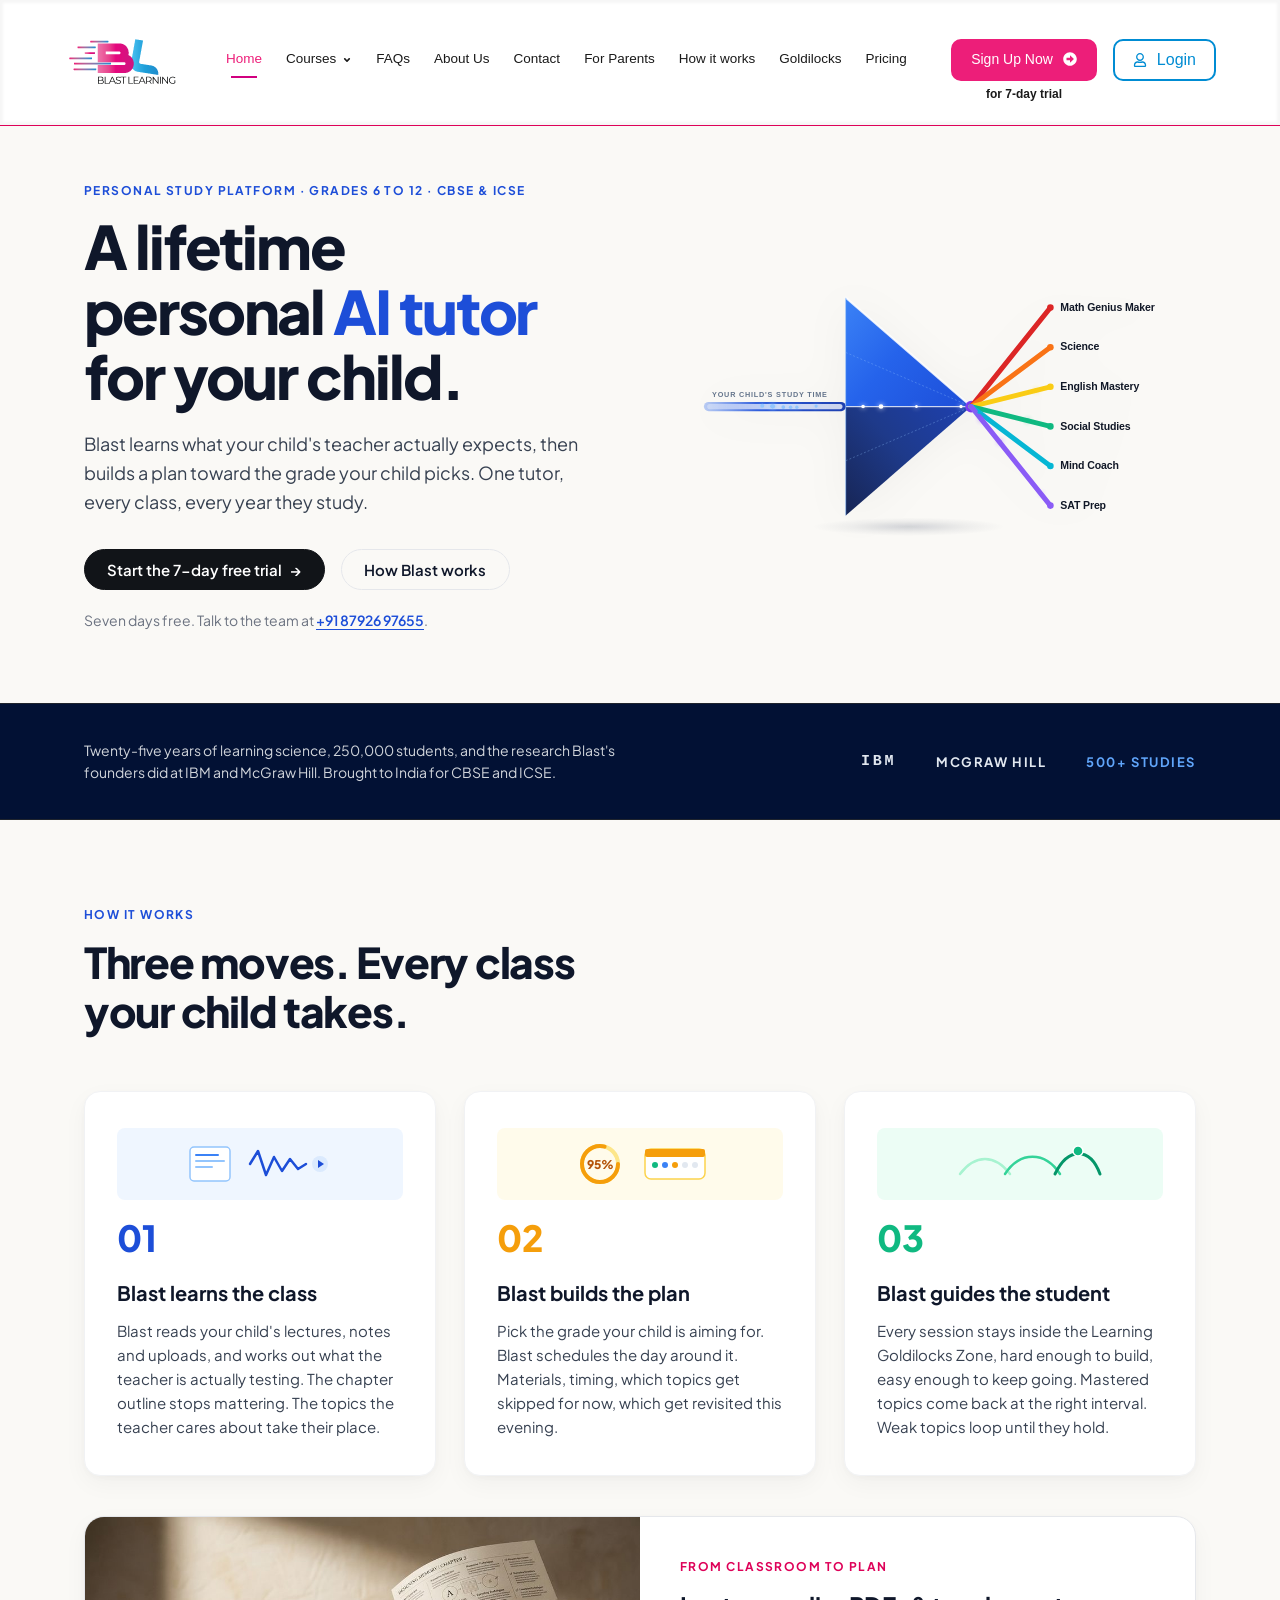
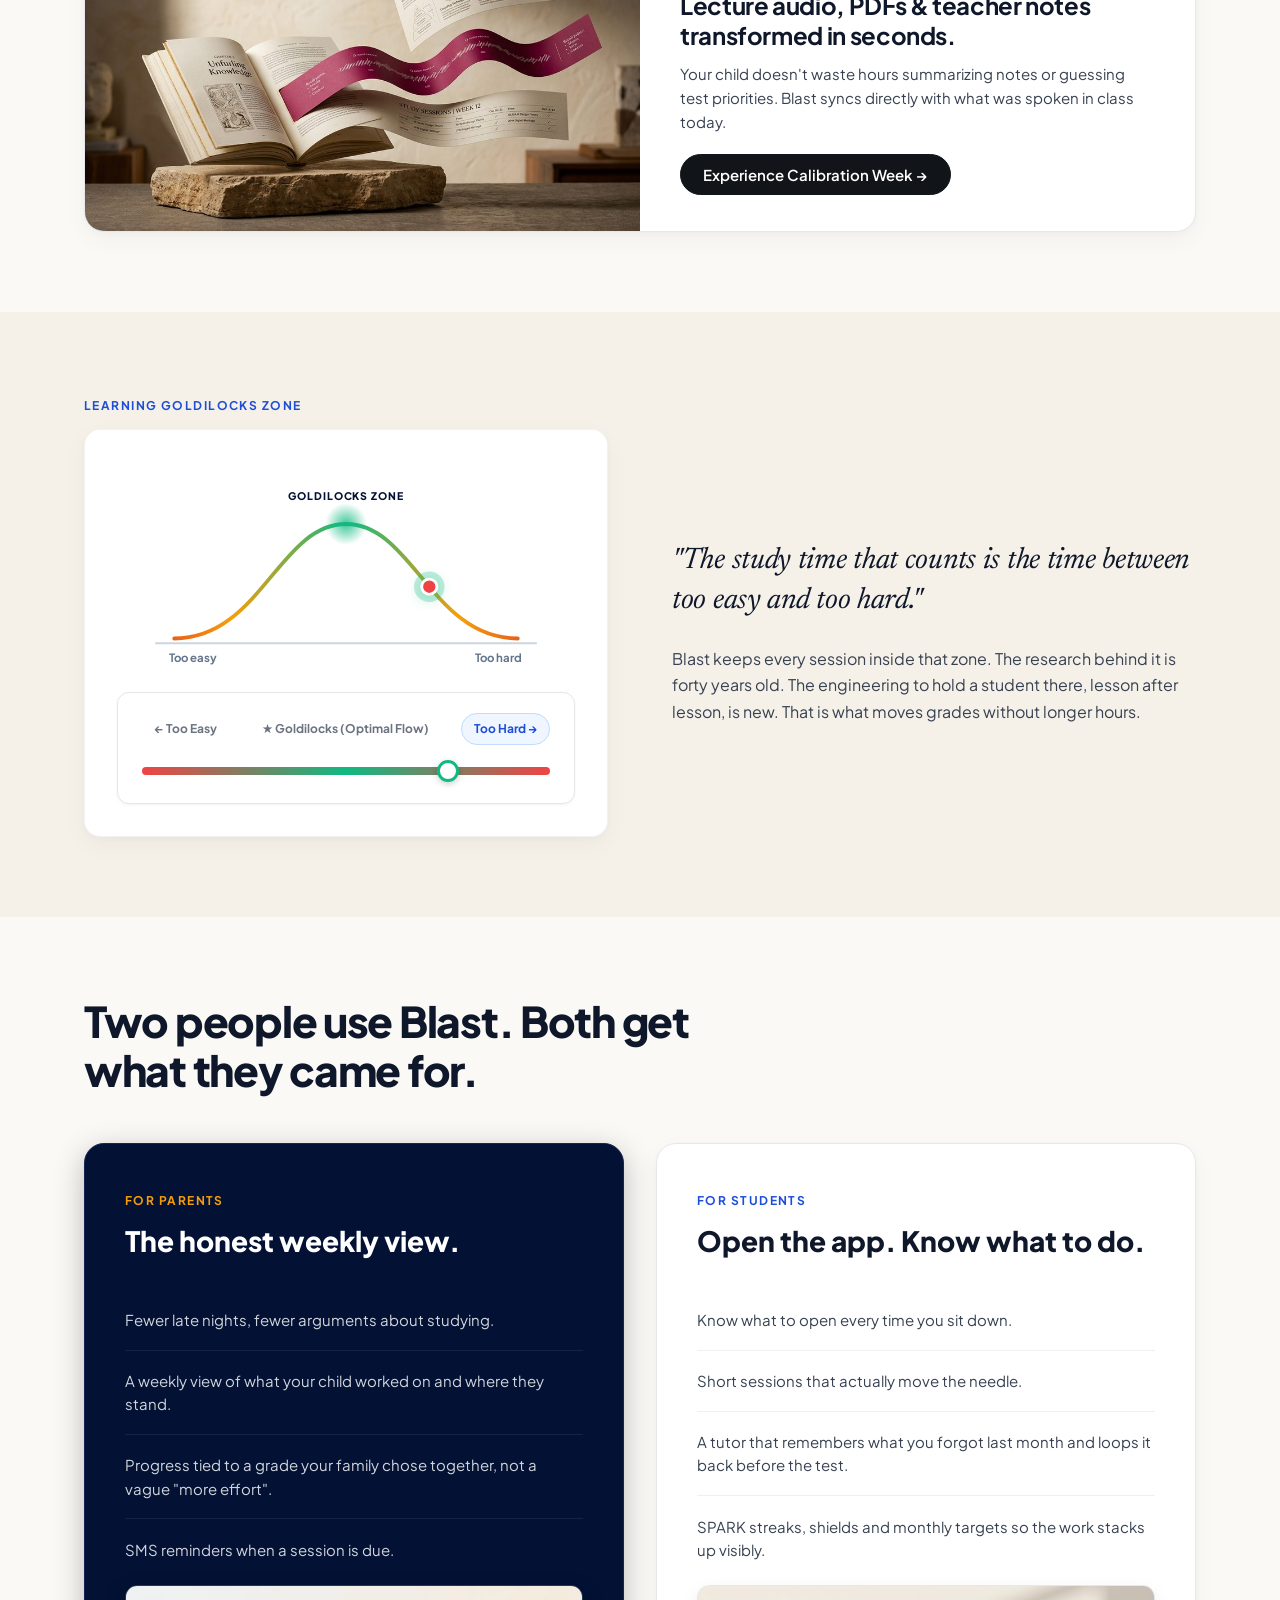
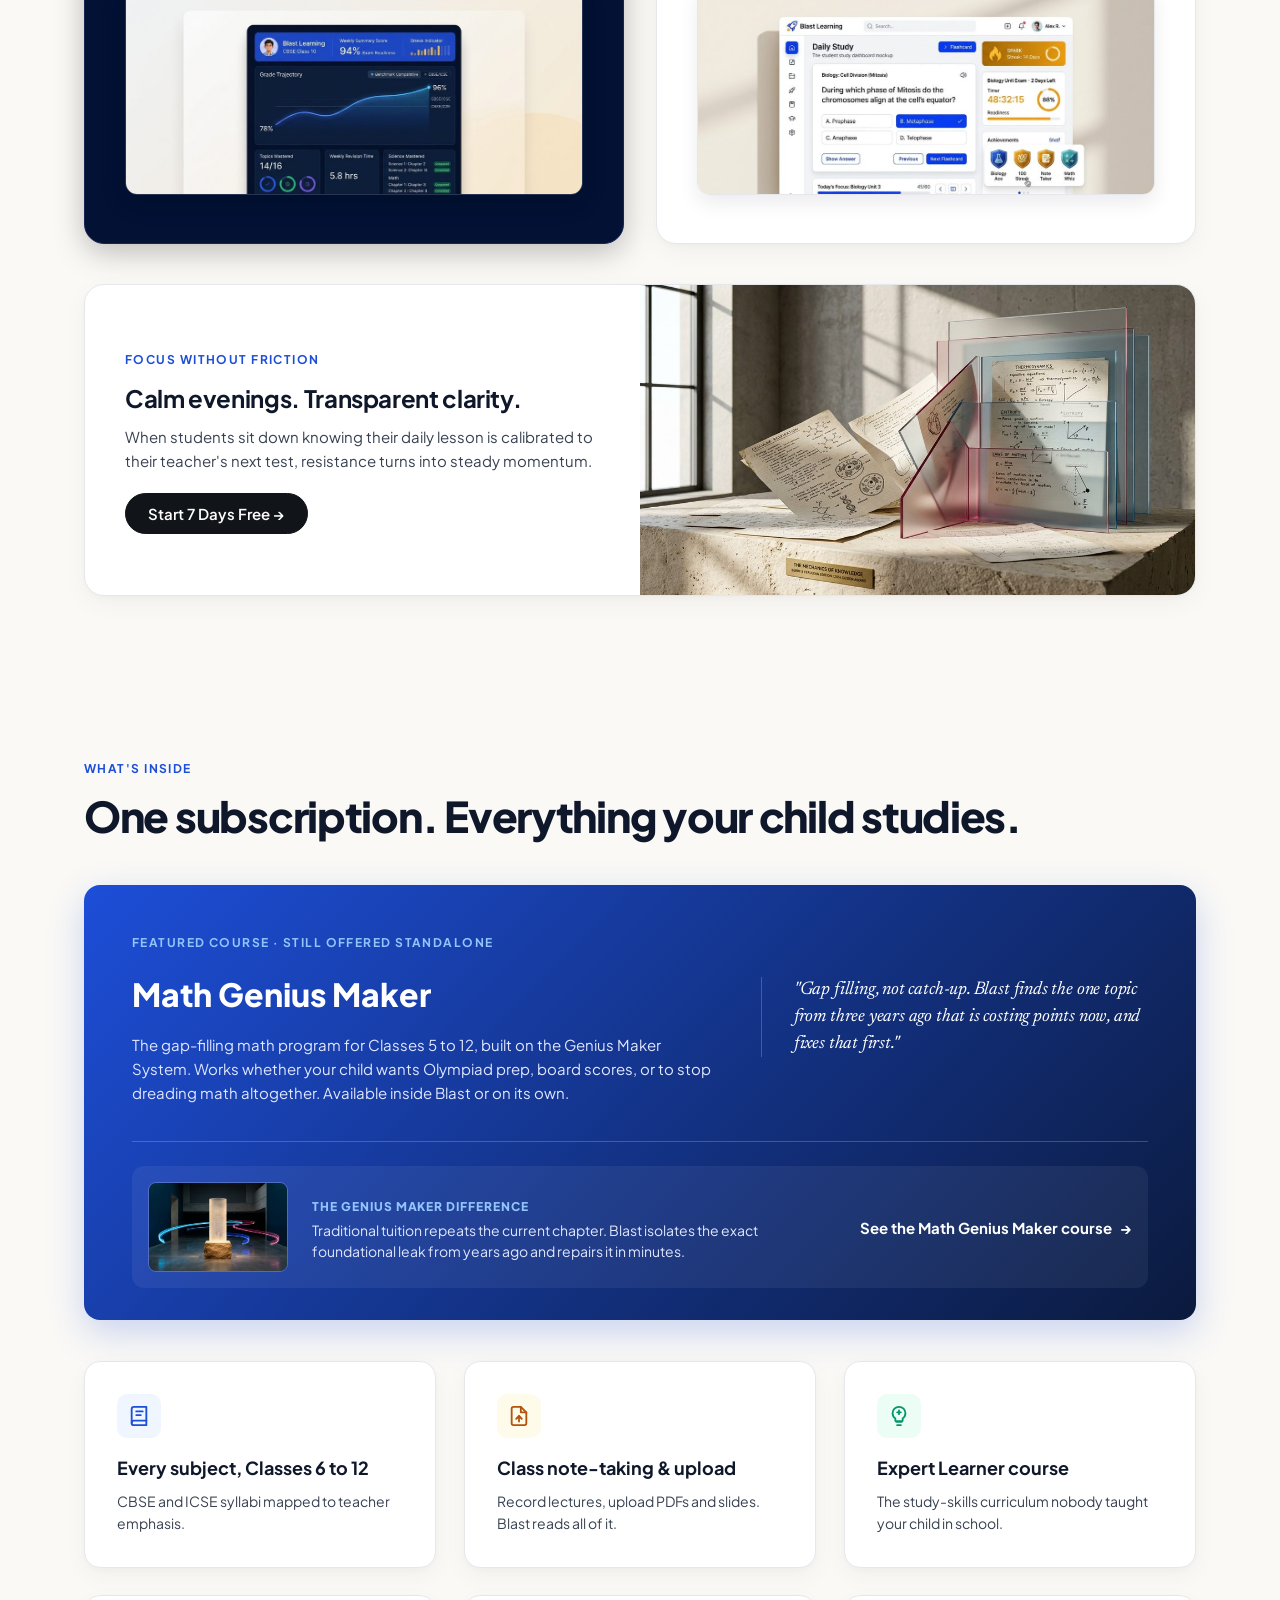
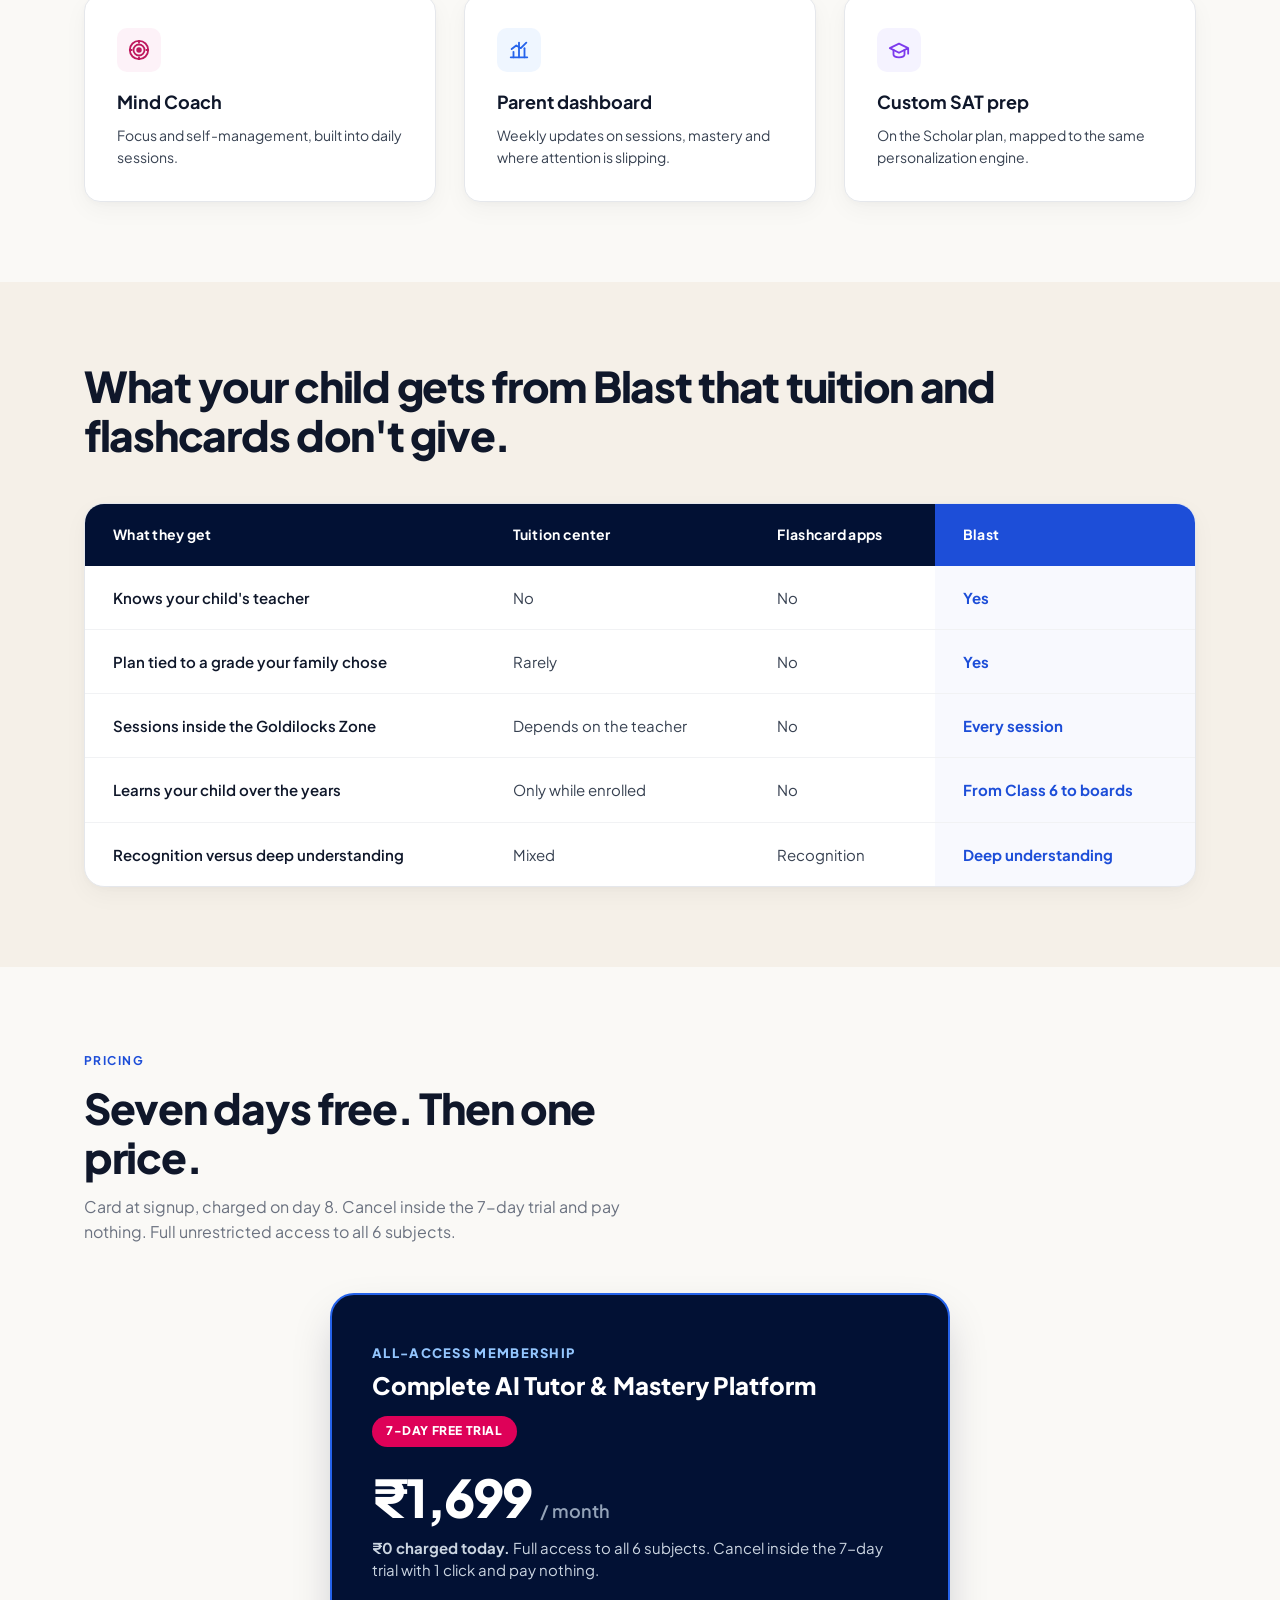
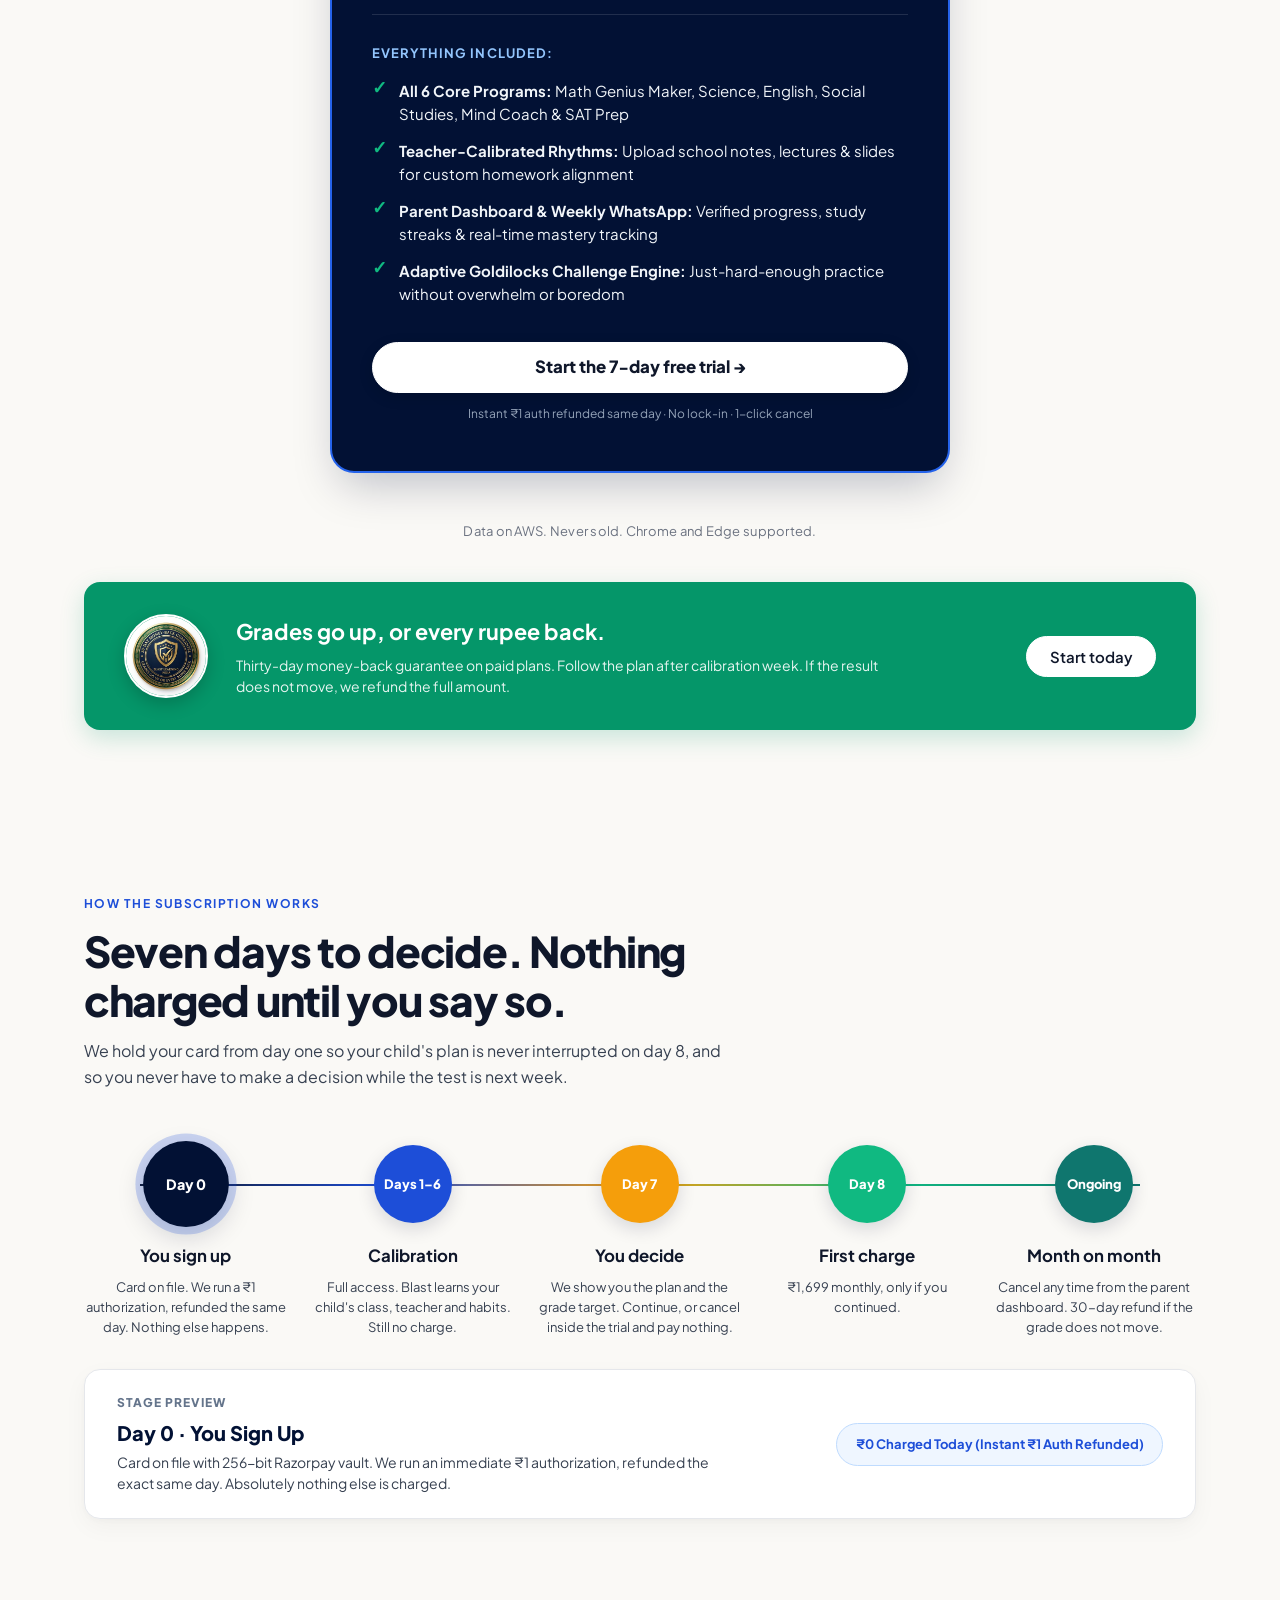
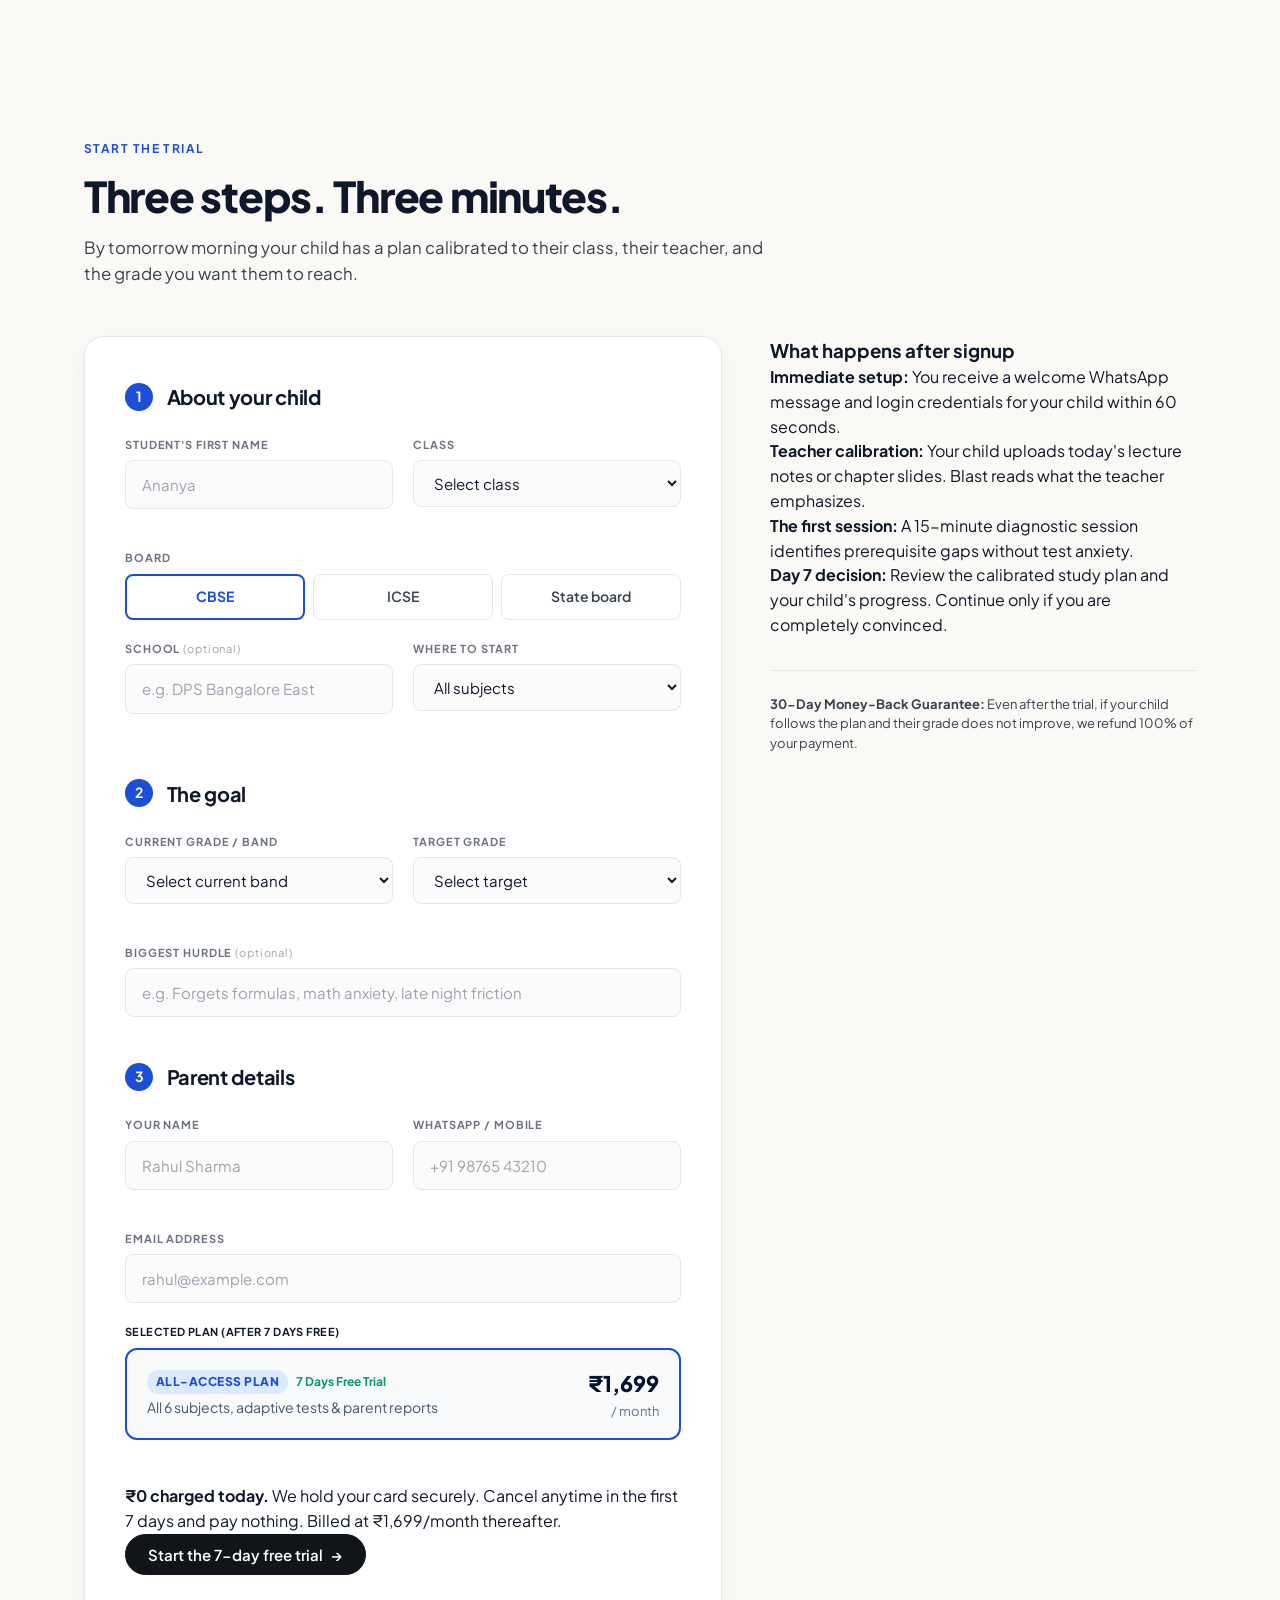
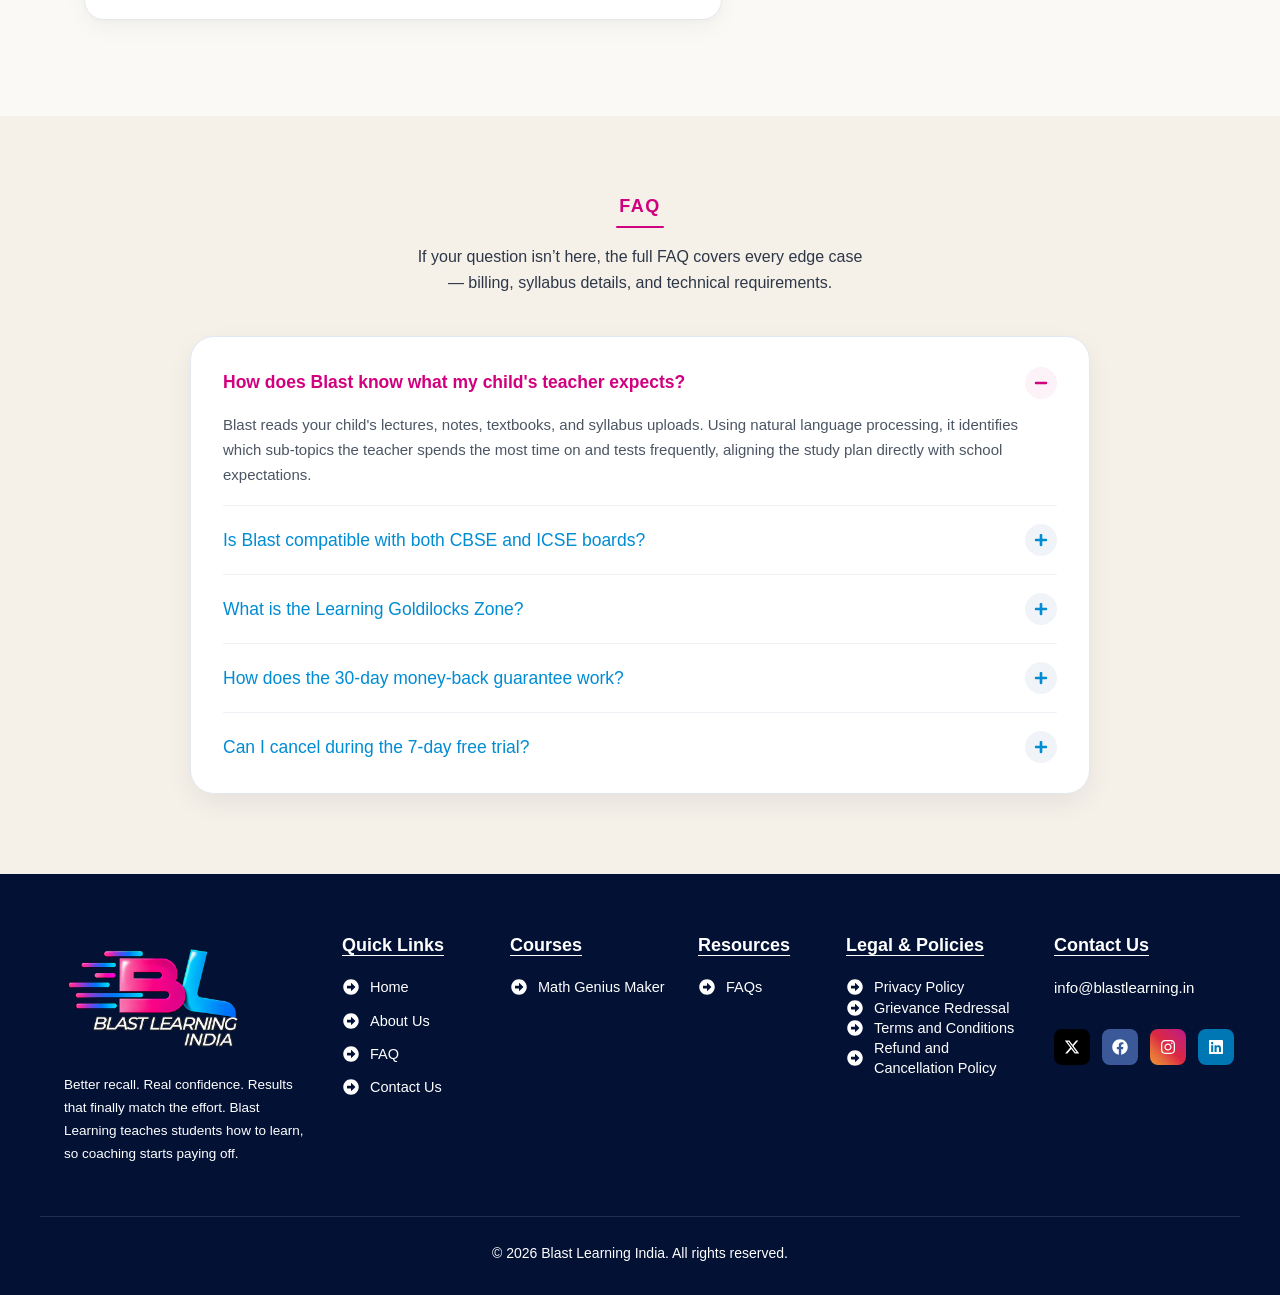
==== commit 20c16f58: "Update pricing to single plan at ₹1,699 with 7-day free trial" ====
--- a/index.html
+++ b/index.html
@@ -4224,7 +4224,7 @@
 					</span>
 					</a>
 								</div>
-					<p class="e-aaa0a9c-cdf690f e-paragraph-base" data-interaction-id="aaa0a9c">for 14-day trial</p>
+					<p class="e-aaa0a9c-cdf690f e-paragraph-base" data-interaction-id="aaa0a9c">for 7-day trial</p>
 				</div>
 				<div class="elementor-element elementor-element-d97f3af elementor-widget elementor-widget-button" data-id="d97f3af" data-element_type="widget" data-e-type="widget" data-widget_type="button.default">
 										<a class="elementor-button elementor-button-link elementor-size-sm" href="https://www.blastlearning.net/user/login" target="_blank">
@@ -4260,7 +4260,7 @@
 
           <div class="hero__cta-group">
             <a href="#trial-form" class="btn btn--primary-dark">
-              Start the free trial <span class="btn-arrow">→</span>
+              Start the 7-day free trial <span class="btn-arrow">→</span>
             </a>
             <a href="#how-it-works" class="btn btn--secondary-outline">
               How Blast works
@@ -4268,7 +4268,7 @@
           </div>
 
           <div class="hero__reassurance">
-            Fourteen days free. Talk to the team at <a href="tel:+918792697655" class="hero__phone-link">+91 87926 97655</a>.
+            Seven days free. Talk to the team at <a href="tel:+918792697655" class="hero__phone-link">+91 87926 97655</a>.
           </div>
         </div>
 
@@ -4618,7 +4618,7 @@
             <p style="font-size:0.9375rem; color:var(--text-body); line-height:1.6; margin-bottom:1.25rem;">
               When students sit down knowing their daily lesson is calibrated to their teacher's next test, resistance turns into steady momentum.
             </p>
-            <a href="#trial-form" class="btn btn--primary-dark">Start 14 Days Free →</a>
+            <a href="#trial-form" class="btn btn--primary-dark">Start 7 Days Free →</a>
           </div>
           <img src="[data-uri]" alt="Student in deep study flow with transparent weekly parent view" class="media-showcase-box__img" loading="eager">
         </div>
@@ -4816,34 +4816,59 @@
       <div class="container">
         <div class="pricing-header reveal-on-scroll">
           <span class="eyebrow">PRICING</span>
-          <h2 class="heading-section">Fourteen days free. Then one price.</h2>
+          <h2 class="heading-section">Seven days free. Then one price.</h2>
           <p class="pricing-subcopy">
-            Credit card at signup, charged on day 15. Cancel inside the trial and pay nothing. Family and Scholar plans on request.
+            Card at signup, charged on day 8. Cancel inside the 7-day trial and pay nothing. Full unrestricted access to all 6 subjects.
           </p>
         </div>
 
-        <div class="pricing-grid">
-          <!-- Monthly Card -->
-          <article class="pricing-card pricing-card--monthly reveal-on-scroll reveal-delay-1">
-            <span class="pricing-card__type">MONTHLY</span>
-            <div class="pricing-card__price-row">
-              <span class="pricing-card__price">₹1,299</span>
-              <span class="pricing-card__period">/ month</span>
+        <div class="pricing-single-wrap reveal-on-scroll reveal-delay-1" style="max-width: 620px; margin: 0 auto 3rem auto;">
+          <article class="pricing-card pricing-card--featured-single" style="background-color:var(--brand-navy); color:#ffffff; border:2px solid #2563eb; border-radius:24px; padding:3rem 2.5rem; box-shadow:0 20px 45px -10px rgba(2, 17, 52, 0.25); position:relative;">
+            <div style="display:flex; justify-content:space-between; align-items:flex-start; margin-bottom:1.5rem; flex-wrap:wrap; gap:0.75rem;">
+              <div>
+                <span class="pricing-card__type" style="color:#93c5fd; font-size:0.8125rem; font-weight:800; letter-spacing:0.1em; display:block; margin-bottom:0.25rem;">ALL-ACCESS MEMBERSHIP</span>
+                <h3 style="font-size:1.5rem; font-weight:800; color:#ffffff; margin:0;">Complete AI Tutor &amp; Mastery Platform</h3>
+              </div>
+              <span class="badge-save" style="background:var(--color-magenta); color:#ffffff; font-weight:800; font-size:0.75rem; padding:6px 14px; border-radius:9999px; letter-spacing:0.05em;">7-DAY FREE TRIAL</span>
             </div>
-            <p class="pricing-card__detail">Billed every month. Cancel any time.</p>
-            <a href="#trial-form" class="btn btn--secondary-outline" data-select-plan="monthly">Start the trial</a>
-          </article>
-
-          <!-- Annual Card (30% Brand Navy Accent) -->
-          <article class="pricing-card pricing-card--annual reveal-on-scroll reveal-delay-2" style="background-color:var(--brand-navy); border-color:#1e3a8a;">
-            <span class="badge-save pricing-card__badge" style="background:var(--color-magenta); color:#ffffff;">SAVE 38%</span>
-            <span class="pricing-card__type">ANNUAL</span>
-            <div class="pricing-card__price-row">
-              <span class="pricing-card__price">₹799</span>
-              <span class="pricing-card__period">/ month</span>
+
+            <div class="pricing-card__price-row" style="display:flex; align-items:baseline; gap:0.5rem; margin-bottom:0.75rem;">
+              <span class="pricing-card__price" style="font-size:3.25rem; font-weight:800; color:#ffffff; line-height:1;">₹1,699</span>
+              <span class="pricing-card__period" style="font-size:1.125rem; color:#94a3b8; font-weight:600;">/ month</span>
             </div>
-            <p class="pricing-card__detail">₹9,588 billed yearly. Cancel any time.</p>
-            <a href="#trial-form" class="btn btn--white" data-select-plan="annual">Start the trial</a>
+            
+            <p style="font-size:0.9375rem; color:#cbd5e1; margin-bottom:2rem; line-height:1.5;">
+              <strong>₹0 charged today.</strong> Full access to all 6 subjects. Cancel inside the 7-day trial with 1 click and pay nothing.
+            </p>
+
+            <div style="border-top:1px solid rgba(255,255,255,0.12); padding-top:1.75rem; margin-bottom:2.25rem;">
+              <div style="font-size:0.8125rem; font-weight:700; text-transform:uppercase; letter-spacing:0.08em; color:#93c5fd; margin-bottom:1rem;">Everything Included:</div>
+              <ul style="list-style:none; padding:0; margin:0; display:flex; flex-direction:column; gap:0.85rem; font-size:0.9375rem; color:#f1f5f9;">
+                <li style="display:flex; align-items:flex-start; gap:0.75rem;">
+                  <span style="color:#10b981; font-weight:900; font-size:1.1rem; line-height:1;">✓</span>
+                  <span><strong>All 6 Core Programs:</strong> Math Genius Maker, Science, English, Social Studies, Mind Coach &amp; SAT Prep</span>
+                </li>
+                <li style="display:flex; align-items:flex-start; gap:0.75rem;">
+                  <span style="color:#10b981; font-weight:900; font-size:1.1rem; line-height:1;">✓</span>
+                  <span><strong>Teacher-Calibrated Rhythms:</strong> Upload school notes, lectures &amp; slides for custom homework alignment</span>
+                </li>
+                <li style="display:flex; align-items:flex-start; gap:0.75rem;">
+                  <span style="color:#10b981; font-weight:900; font-size:1.1rem; line-height:1;">✓</span>
+                  <span><strong>Parent Dashboard &amp; Weekly WhatsApp:</strong> Verified progress, study streaks &amp; real-time mastery tracking</span>
+                </li>
+                <li style="display:flex; align-items:flex-start; gap:0.75rem;">
+                  <span style="color:#10b981; font-weight:900; font-size:1.1rem; line-height:1;">✓</span>
+                  <span><strong>Adaptive Goldilocks Challenge Engine:</strong> Just-hard-enough practice without overwhelm or boredom</span>
+                </li>
+              </ul>
+            </div>
+
+            <a href="#trial-form" class="btn btn--white btn--full" style="font-weight:800; font-size:1.05rem; padding:1rem; border-radius:9999px; text-align:center; display:block; box-shadow:0 4px 14px rgba(0,0,0,0.15);">
+              Start the 7-day free trial <span class="btn-arrow">→</span>
+            </a>
+            <p style="font-size:0.75rem; text-align:center; color:#94a3b8; margin:0.75rem 0 0 0;">
+              Instant ₹1 auth refunded same day · No lock-in · 1-click cancel
+            </p>
           </article>
         </div>
 
@@ -4876,9 +4901,9 @@
       <div class="container">
         <div class="timeline-header reveal-on-scroll">
           <span class="eyebrow">HOW THE SUBSCRIPTION WORKS</span>
-          <h2 class="heading-section">Fourteen days to decide. Nothing charged until you say so.</h2>
+          <h2 class="heading-section">Seven days to decide. Nothing charged until you say so.</h2>
           <p class="timeline-subcopy">
-            We hold your card from day one so your child's plan is never interrupted on day 15, and so you never have to make a decision while the test is next week.
+            We hold your card from day one so your child's plan is never interrupted on day 8, and so you never have to make a decision while the test is next week.
           </p>
         </div>
 
@@ -4894,23 +4919,23 @@
 
             <!-- Stage 2 -->
             <div class="timeline-stage timeline-stage--2" data-stage="2">
-              <div class="timeline-stage__node" style="background-color:var(--color-blue-primary);">Days 1–14</div>
+              <div class="timeline-stage__node" style="background-color:var(--color-blue-primary);">Days 1–6</div>
               <h4 class="timeline-stage__title">Calibration</h4>
               <p class="timeline-stage__body">Full access. Blast learns your child's class, teacher and habits. Still no charge.</p>
             </div>
 
             <!-- Stage 3 -->
             <div class="timeline-stage timeline-stage--3" data-stage="3">
-              <div class="timeline-stage__node" style="background-color:var(--color-amber);">Day 14</div>
+              <div class="timeline-stage__node" style="background-color:var(--color-amber);">Day 7</div>
               <h4 class="timeline-stage__title">You decide</h4>
               <p class="timeline-stage__body">We show you the plan and the grade target. Continue, or cancel inside the trial and pay nothing.</p>
             </div>
 
             <!-- Stage 4 -->
             <div class="timeline-stage timeline-stage--4" data-stage="4">
-              <div class="timeline-stage__node" style="background-color:var(--color-green);">Day 15</div>
+              <div class="timeline-stage__node" style="background-color:var(--color-green);">Day 8</div>
               <h4 class="timeline-stage__title">First charge</h4>
-              <p class="timeline-stage__body">₹1,299 monthly or ₹9,588 annual, only if you continued.</p>
+              <p class="timeline-stage__body">₹1,699 monthly, only if you continued.</p>
             </div>
 
             <!-- Stage 5 -->
@@ -5053,7 +5078,7 @@
                 </div>
               </div>
 
-              <!-- STEP 3: Parent details & 14-day pass -->
+              <!-- STEP 3: Parent details & 7-day pass -->
               <div class="form-step">
                 <div class="form-step__header">
                   <div class="form-step__badge-title">
@@ -5078,40 +5103,33 @@
                   <input type="email" id="input-parent-email" class="input-control" placeholder="rahul@example.com" required>
                 </div>
 
-                <!-- Plan Selection Pill Toggle -->
-                <div class="form-group">
-                  <label class="form-label">CHOOSE PLAN (AFTER 14 DAYS FREE)</label>
-                  <div class="plan-toggle" role="radiogroup" aria-label="Billing frequency selection">
-                    <label class="plan-option" id="label-plan-monthly" data-plan="monthly" role="radio" aria-checked="false">
-                      <input type="radio" name="billing_plan" value="monthly" class="plan-radio">
-                      <span class="plan-option__content">
-                        <span class="plan-option__header">
-                          <strong class="plan-option__title">Monthly</strong>
-                        </span>
-                        <span class="plan-option__price">₹1,299 / month</span>
-                      </span>
-                    </label>
-                    <label class="plan-option is-selected" id="label-plan-annual" data-plan="annual" role="radio" aria-checked="true">
-                      <input type="radio" name="billing_plan" value="annual" class="plan-radio" checked>
-                      <span class="plan-option__content">
-                        <span class="plan-option__header">
-                          <strong class="plan-option__title">Annual</strong>
-                          <span class="plan-option__badge">SAVE 38%</span>
-                        </span>
-                        <span class="plan-option__price">₹799 / mo (₹9,588 / yr)</span>
-                      </span>
-                    </label>
+                <!-- Single Plan Summary Card -->
+                <div class="form-group" style="margin-top: 1.25rem;">
+                  <label class="form-label" style="font-weight:700; color:#0f172a; letter-spacing:0.04em;">SELECTED PLAN (AFTER 7 DAYS FREE)</label>
+                  <div class="single-plan-summary-card" style="background:#f8fafc; border:2px solid var(--color-blue-primary, #2563eb); border-radius:12px; padding:1.1rem 1.25rem; display:flex; align-items:center; justify-content:space-between; gap:1rem;">
+                    <div>
+                      <div style="display:flex; align-items:center; gap:0.5rem; margin-bottom:0.25rem;">
+                        <span style="font-size:0.75rem; font-weight:800; background:#dbeafe; color:#1d4ed8; padding:3px 9px; border-radius:9999px; text-transform:uppercase; letter-spacing:0.04em;">All-Access Plan</span>
+                        <span style="font-size:0.75rem; font-weight:700; color:#059669;">7 Days Free Trial</span>
+                      </div>
+                      <p style="font-size:0.875rem; color:#475569; margin:0; line-height:1.4;">All 6 subjects, adaptive tests &amp; parent reports</p>
+                    </div>
+                    <div style="text-align:right; flex-shrink:0;">
+                      <span style="font-size:1.35rem; font-weight:800; color:#021134;">₹1,699</span>
+                      <span style="font-size:0.8125rem; color:#64748b; display:block;">/ month</span>
+                    </div>
                   </div>
+                  <input type="hidden" name="billing_plan" id="input-billing-plan" value="all_access_1699">
                 </div>
               </div>
 
               <!-- Reassurance Footnote & Submit Button -->
               <div class="form-footer">
                 <p class="form-footnote">
-                  <strong>₹0 charged today.</strong> We hold your card securely. Cancel anytime in the first 14 days and pay nothing.
+                  <strong>₹0 charged today.</strong> We hold your card securely. Cancel anytime in the first 7 days and pay nothing. Billed at ₹1,699/month thereafter.
                 </p>
                 <button type="submit" class="btn btn--primary-dark btn--full" id="btn-submit-trial">
-                  Start the 14-day free trial <span class="btn-arrow">→</span>
+                  Start the 7-day free trial <span class="btn-arrow">→</span>
                 </button>
               </div>
 
@@ -5142,7 +5160,7 @@
                   <strong>The first session:</strong> A 15-minute diagnostic session identifies prerequisite gaps without test anxiety.
                 </li>
                 <li class="trial-timeline__item">
-                  <strong>Day 14 decision:</strong> Review the calibrated study plan and your child's progress. Continue only if you are completely convinced.
+                  <strong>Day 7 decision:</strong> Review the calibrated study plan and your child's progress. Continue only if you are completely convinced.
                 </li>
               </ul>
 
@@ -5270,7 +5288,7 @@
             <details id="faq-item-5" class="e-n-accordion-item">
               <summary class="e-n-accordion-item-title" tabindex="0" aria-expanded="false" aria-controls="faq-content-5">
                 <span class="e-n-accordion-item-title-header">
-                  <span class="e-n-accordion-item-title-text">Can I cancel during the 14-day free trial?</span>
+                  <span class="e-n-accordion-item-title-text">Can I cancel during the 7-day free trial?</span>
                 </span>
                 <span class="e-n-accordion-item-title-icon" aria-hidden="true">
                   <span class="e-opened">
@@ -5283,7 +5301,7 @@
               </summary>
               <div id="faq-content-5" class="e-n-accordion-item-content">
                 <div class="faq-answer-inner">
-                  <p>Yes, absolutely. You can cancel with one click from your parent dashboard or via WhatsApp support anytime during the 14-day trial without being charged a single rupee.</p>
+                  <p>Yes, absolutely. You can cancel with one click from your parent dashboard or via WhatsApp support anytime during the 7-day trial without being charged a single rupee.</p>
                 </div>
               </div>
             </details>
@@ -5735,18 +5753,18 @@
       desc: 'Card on file with 256-bit Razorpay vault. We run an immediate ₹1 authorization, refunded the exact same day. Absolutely nothing else is charged.'
     },
     2: {
-      title: 'Days 1–14 · Calibration Week',
-      charge: '14 Days Completely Free',
+      title: 'Days 1–6 · Calibration Week',
+      charge: '7 Days Completely Free',
       desc: 'Full, unrestricted platform access. Blast reads notes and lectures, learning your child’s class expectations, teacher quirks, and study rhythms.'
     },
     3: {
-      title: 'Day 14 · Decision Day',
+      title: 'Day 7 · Decision Day',
       charge: 'Zero Obligation',
       desc: 'We present the fully calibrated plan and proposed grade target. Choose to continue, or cancel inside the parent dashboard with a single click and pay nothing.'
     },
     4: {
-      title: 'Day 15 · First Real Charge',
-      charge: '₹1,299 Monthly or ₹9,588 Annual',
+      title: 'Day 8 · First Charge',
+      charge: '₹1,699 Monthly',
       desc: 'Only if you decided to continue. Your child transitions smoothly into their customized curriculum without any interruption to study schedules.'
     },
     5: {
@@ -5849,7 +5867,7 @@
 
   // Global state
   const state = {
-    currentPlan: 'annual', // 'annual' | 'monthly'
+    currentPlan: 'all_access_1699',
     currentBoard: 'CBSE',  // 'CBSE' | 'ICSE' | 'State board'
     formData: {
       studentName: '',
@@ -5868,31 +5886,19 @@
       cardCvv: '',
       billingPin: '',
       cardName: '',
-      plan: 'annual'
+      plan: 'all_access_1699'
     }
   };
 
   // Expose plan selector globally
   window.selectBlastPlan = function(plan) {
-    if (plan !== 'monthly' && plan !== 'annual') return;
-    state.currentPlan = plan;
-    state.formData.plan = plan;
-
-    document.querySelectorAll('.plan-option').forEach(el => {
-      const elPlan = el.getAttribute('data-plan');
-      if (elPlan === plan) {
-        el.classList.add('is-selected');
-        el.setAttribute('aria-checked', 'true');
-      } else {
-        el.classList.remove('is-selected');
-        el.setAttribute('aria-checked', 'false');
-      }
-    });
+    state.currentPlan = 'all_access_1699';
+    state.formData.plan = 'all_access_1699';
 
     // Update submit button text / helper if needed
-    const submitBtn = document.getElementById('trial-submit-btn');
+    const submitBtn = document.getElementById('btn-submit-trial') || document.getElementById('trial-submit-btn');
     if (submitBtn) {
-      submitBtn.setAttribute('data-plan-target', plan);
+      submitBtn.setAttribute('data-plan-target', 'all_access_1699');
     }
   };
 
@@ -6157,14 +6163,14 @@
      06. RAZORPAY INTEGRATION LAYER
      -------------------------------------------------------------------------- */
   function launchRazorpayTrialAuth(payload) {
-    const submitBtn = document.getElementById('trial-submit-btn');
+    const submitBtn = document.getElementById('btn-submit-trial') || document.getElementById('trial-submit-btn');
     if (submitBtn) {
       submitBtn.disabled = true;
       submitBtn.innerHTML = `
         <svg class="animate-spin" width="18" height="18" viewBox="0 0 24 24" fill="none" stroke="currentColor" stroke-width="2" style="animation: spin 1s linear infinite; margin-right:8px; display:inline-block;">
           <circle cx="12" cy="12" r="10" stroke-dasharray="32" stroke-dashoffset="10"></circle>
         </svg>
-        Securing 14-day trial on Razorpay...
+        Securing 7-day trial on Razorpay...
       `;
     }
 
@@ -6173,7 +6179,7 @@
       showRazorpayModal(payload);
       if (submitBtn) {
         submitBtn.disabled = false;
-        submitBtn.innerHTML = 'Start the 14-day free trial <span class="btn-arrow">→</span>';
+        submitBtn.innerHTML = 'Start the 7-day free trial <span class="btn-arrow">→</span>';
       }
     }, 900);
   }
@@ -6183,7 +6189,7 @@
     const existing = document.getElementById('blast-razorpay-modal');
     if (existing) existing.remove();
 
-    const planPrice = data.plan === 'annual' ? '₹9,588 / year (₹799/mo)' : '₹1,299 / month';
+    const planPrice = '₹1,699 / month';
 
     const modal = document.createElement('div');
     modal.id = 'blast-razorpay-modal';
@@ -6212,7 +6218,7 @@
             ✓
           </div>
           <div>
-            <h3 style="font-size:1.25rem; font-weight:800; color:#0f172a; margin:0;">14-Day Free Trial Activated</h3>
+            <h3 style="font-size:1.25rem; font-weight:800; color:#0f172a; margin:0;">7-Day Free Trial Activated</h3>
             <p style="font-size:0.75rem; color:#6b7280; margin:2px 0 0;">Card Verified · Razorpay 256-bit Token Vault</p>
           </div>
         </div>
@@ -6228,7 +6234,7 @@
           </div>
           <div style="display:flex; justify-content:space-between; margin-bottom:0.4rem;">
             <span style="color:#64748b;">Chosen Plan:</span>
-            <strong style="color:#0f172a;">${data.plan.toUpperCase()} · ${planPrice}</strong>
+            <strong style="color:#0f172a;">ALL-ACCESS MEMBERSHIP · ${planPrice}</strong>
           </div>
           <div style="display:flex; justify-content:space-between; margin-bottom:0.4rem;">
             <span style="color:#64748b;">Charged Today:</span>
@@ -6236,7 +6242,7 @@
           </div>
           <div style="display:flex; justify-content:space-between; border-top:1px dashed #cbd5e1; padding-top:0.4rem; margin-top:0.4rem;">
             <span style="color:#64748b;">First Charge Date:</span>
-            <strong style="color:#0f172a;">Day 15 (Cancel anytime before)</strong>
+            <strong style="color:#0f172a;">Day 8 (Cancel anytime before)</strong>
           </div>
         </div>
 
@@ -6245,7 +6251,7 @@
           <ul style="list-style:disc; margin-left:1.2rem; margin-top:0.4rem;">
             <li>We have sent your child's calibration invite link to <strong>+91 ${data.parentPhone}</strong> on WhatsApp.</li>
             <li>Calibration week begins with short 10-minute baseline sessions.</li>
-            <li>Cancel inside your parent dashboard at any time before Day 15 for ₹0 charge.</li>
+            <li>Cancel inside your parent dashboard at any time before Day 8 for ₹0 charge.</li>
           </ul>
         </div>
 
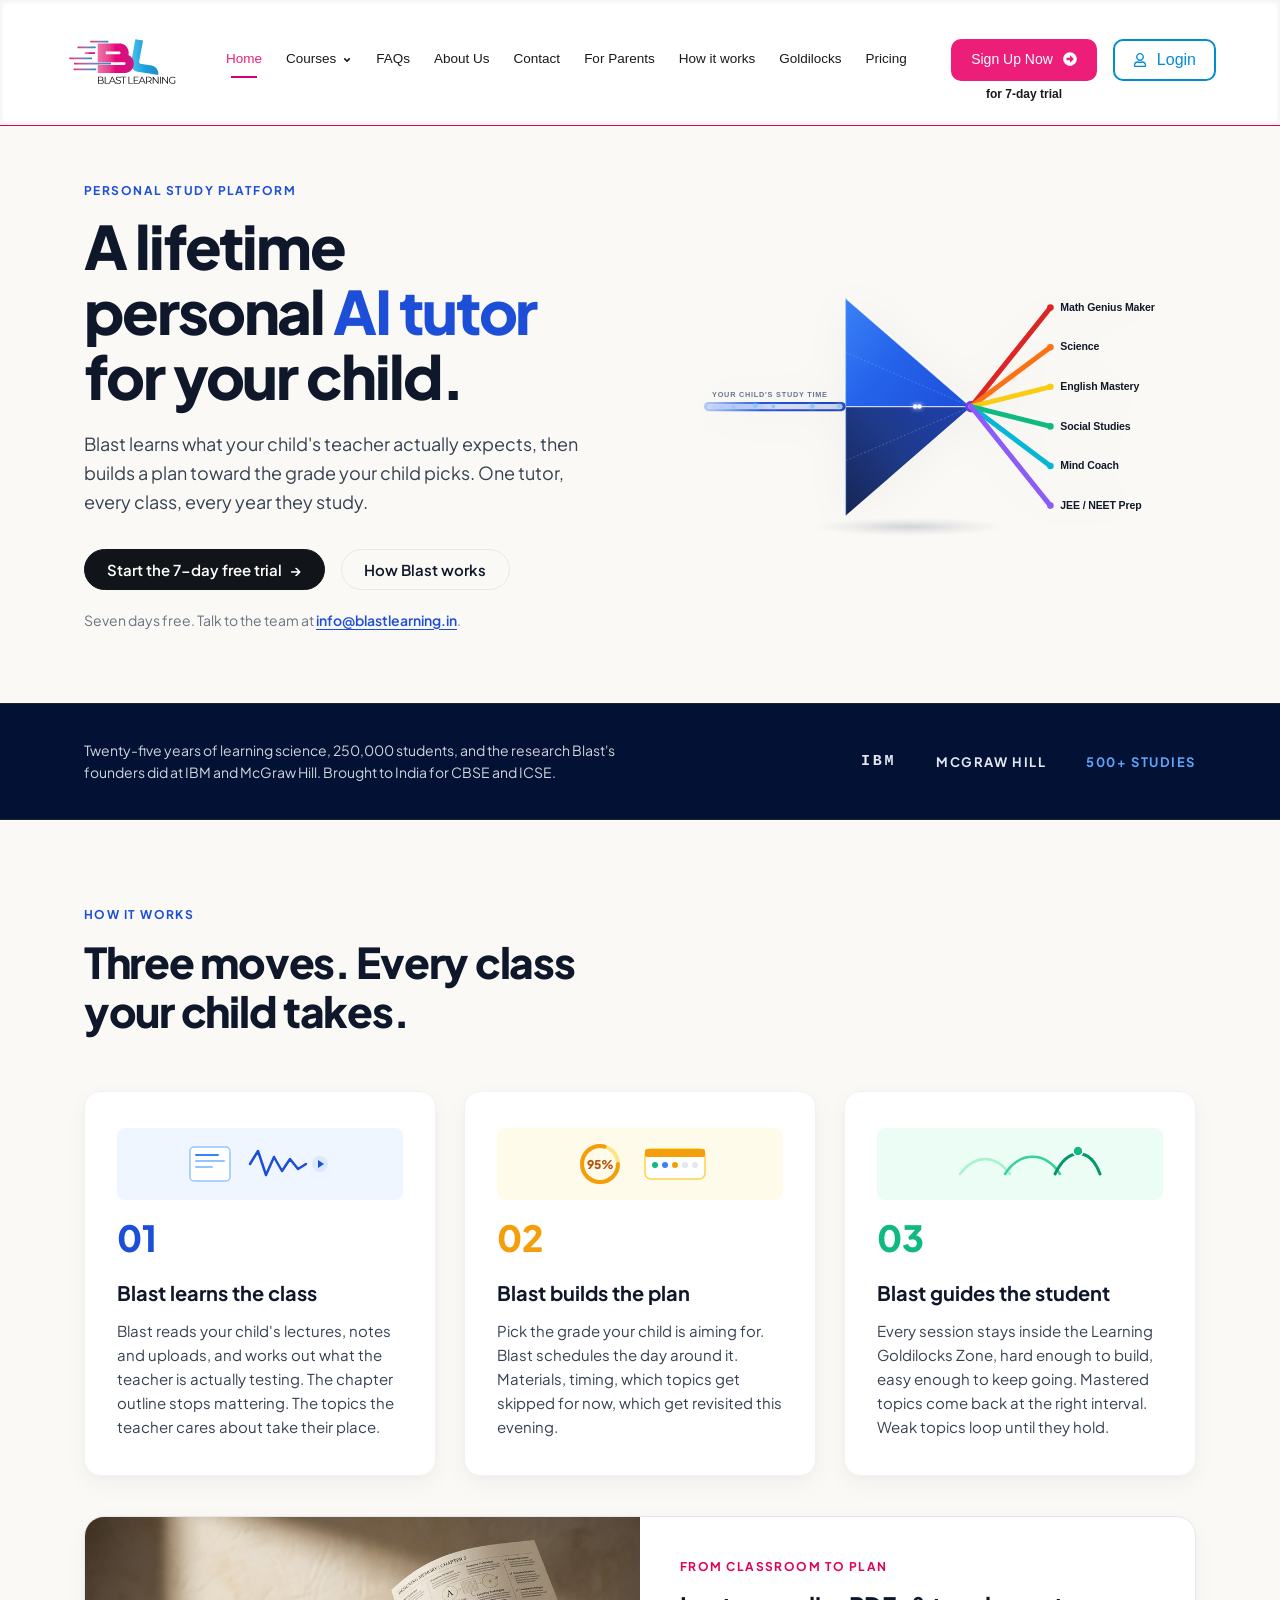
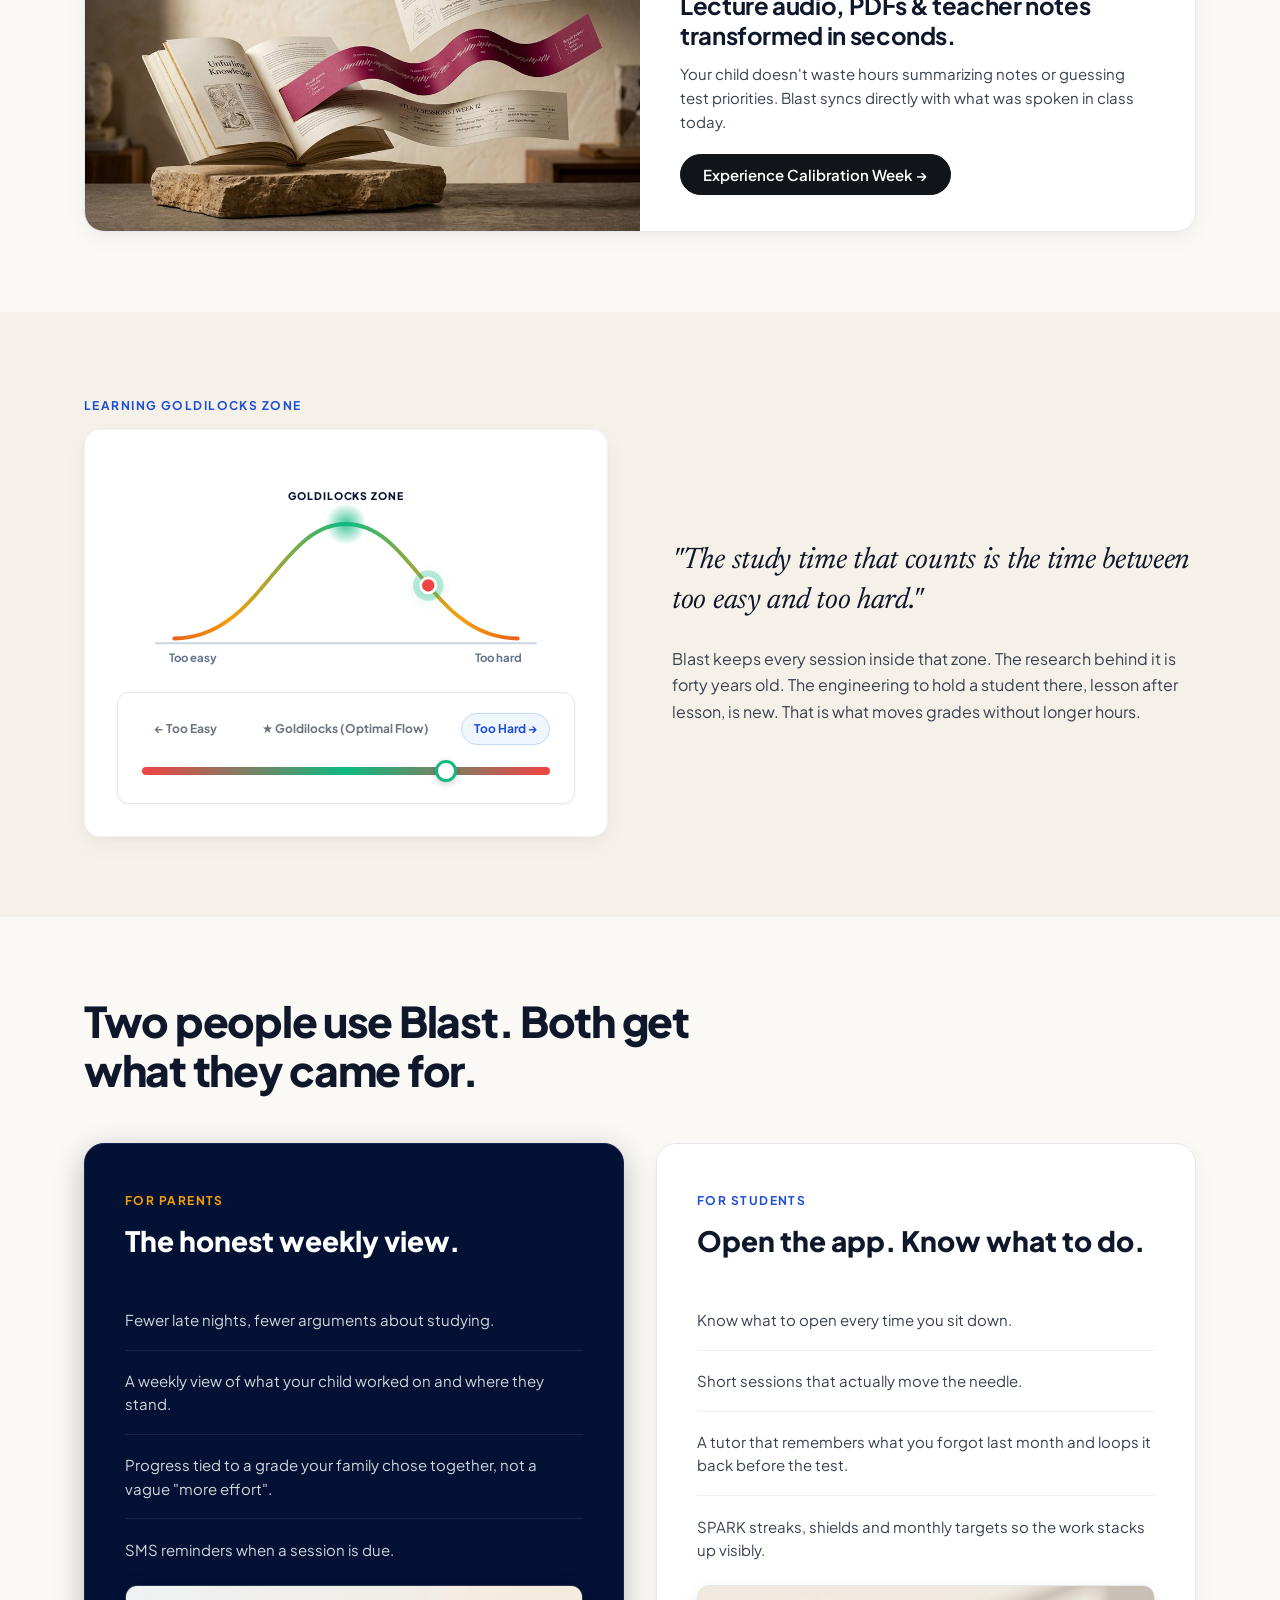
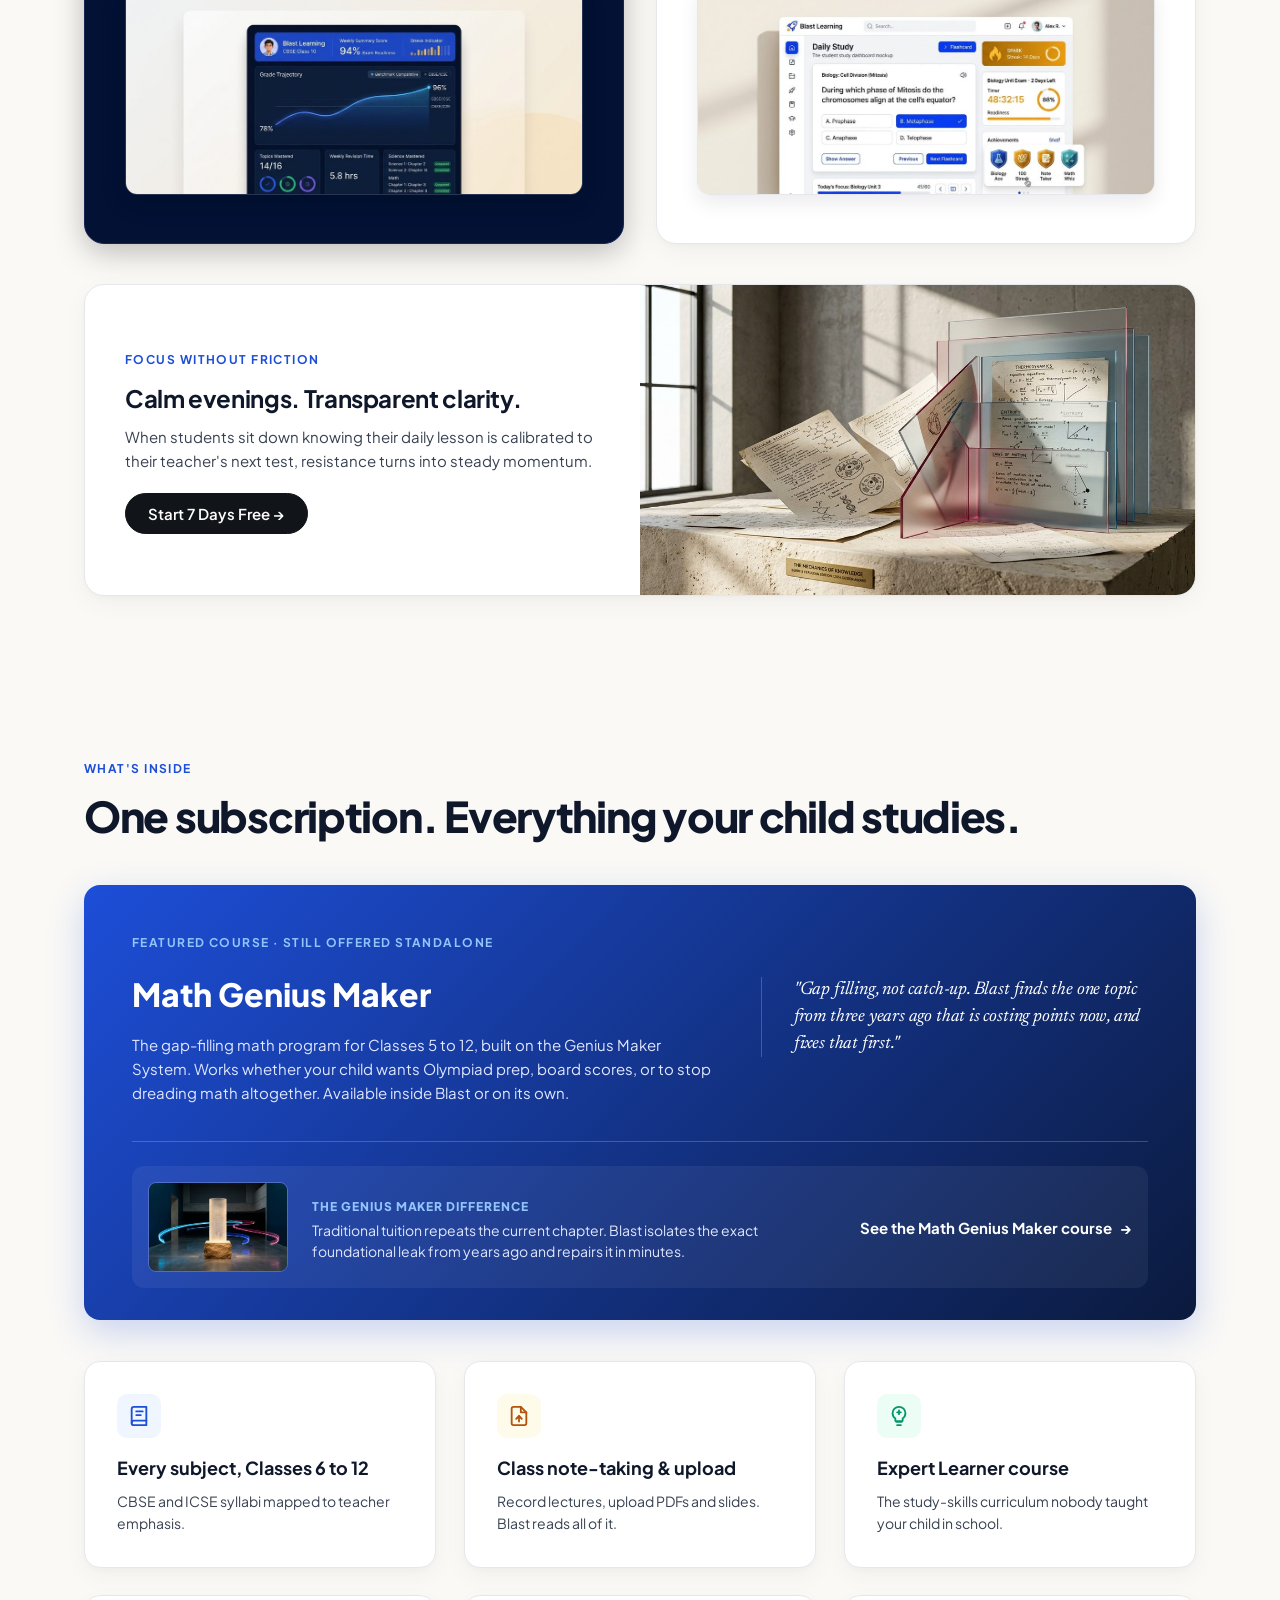
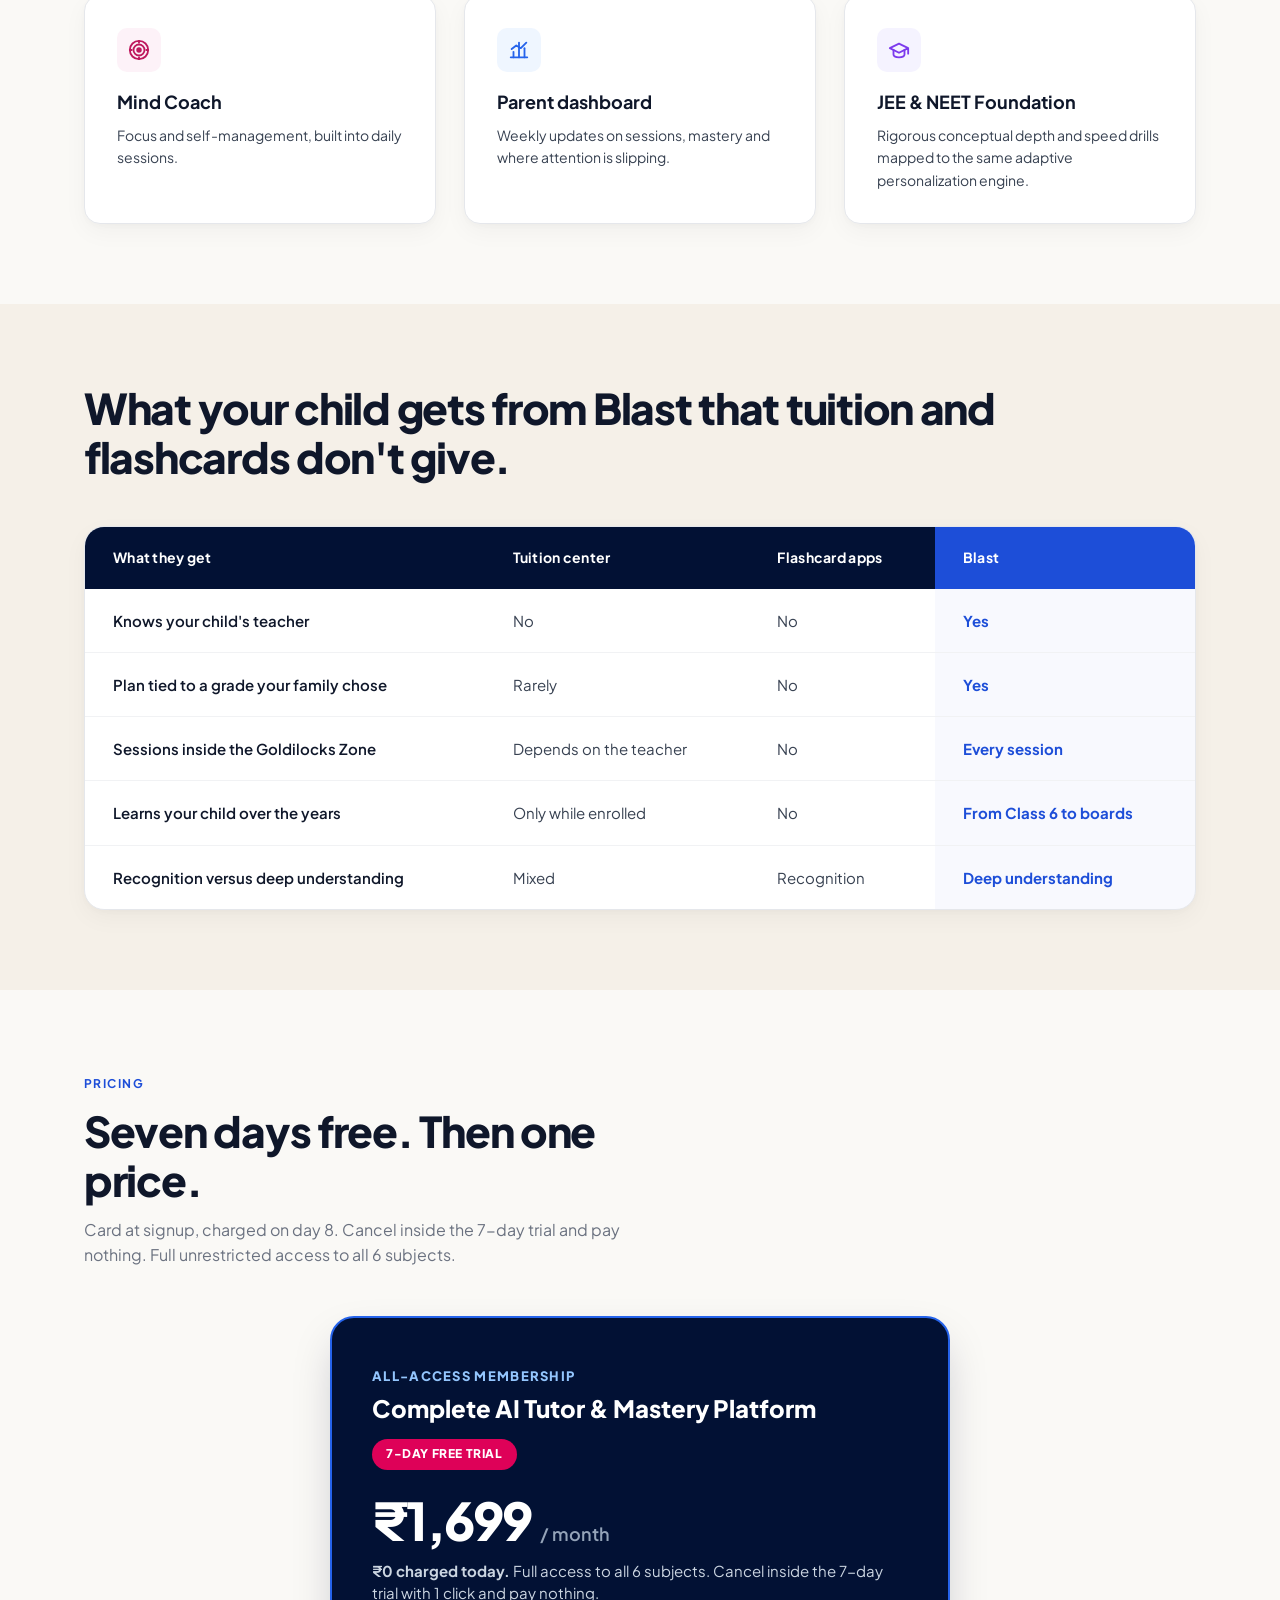
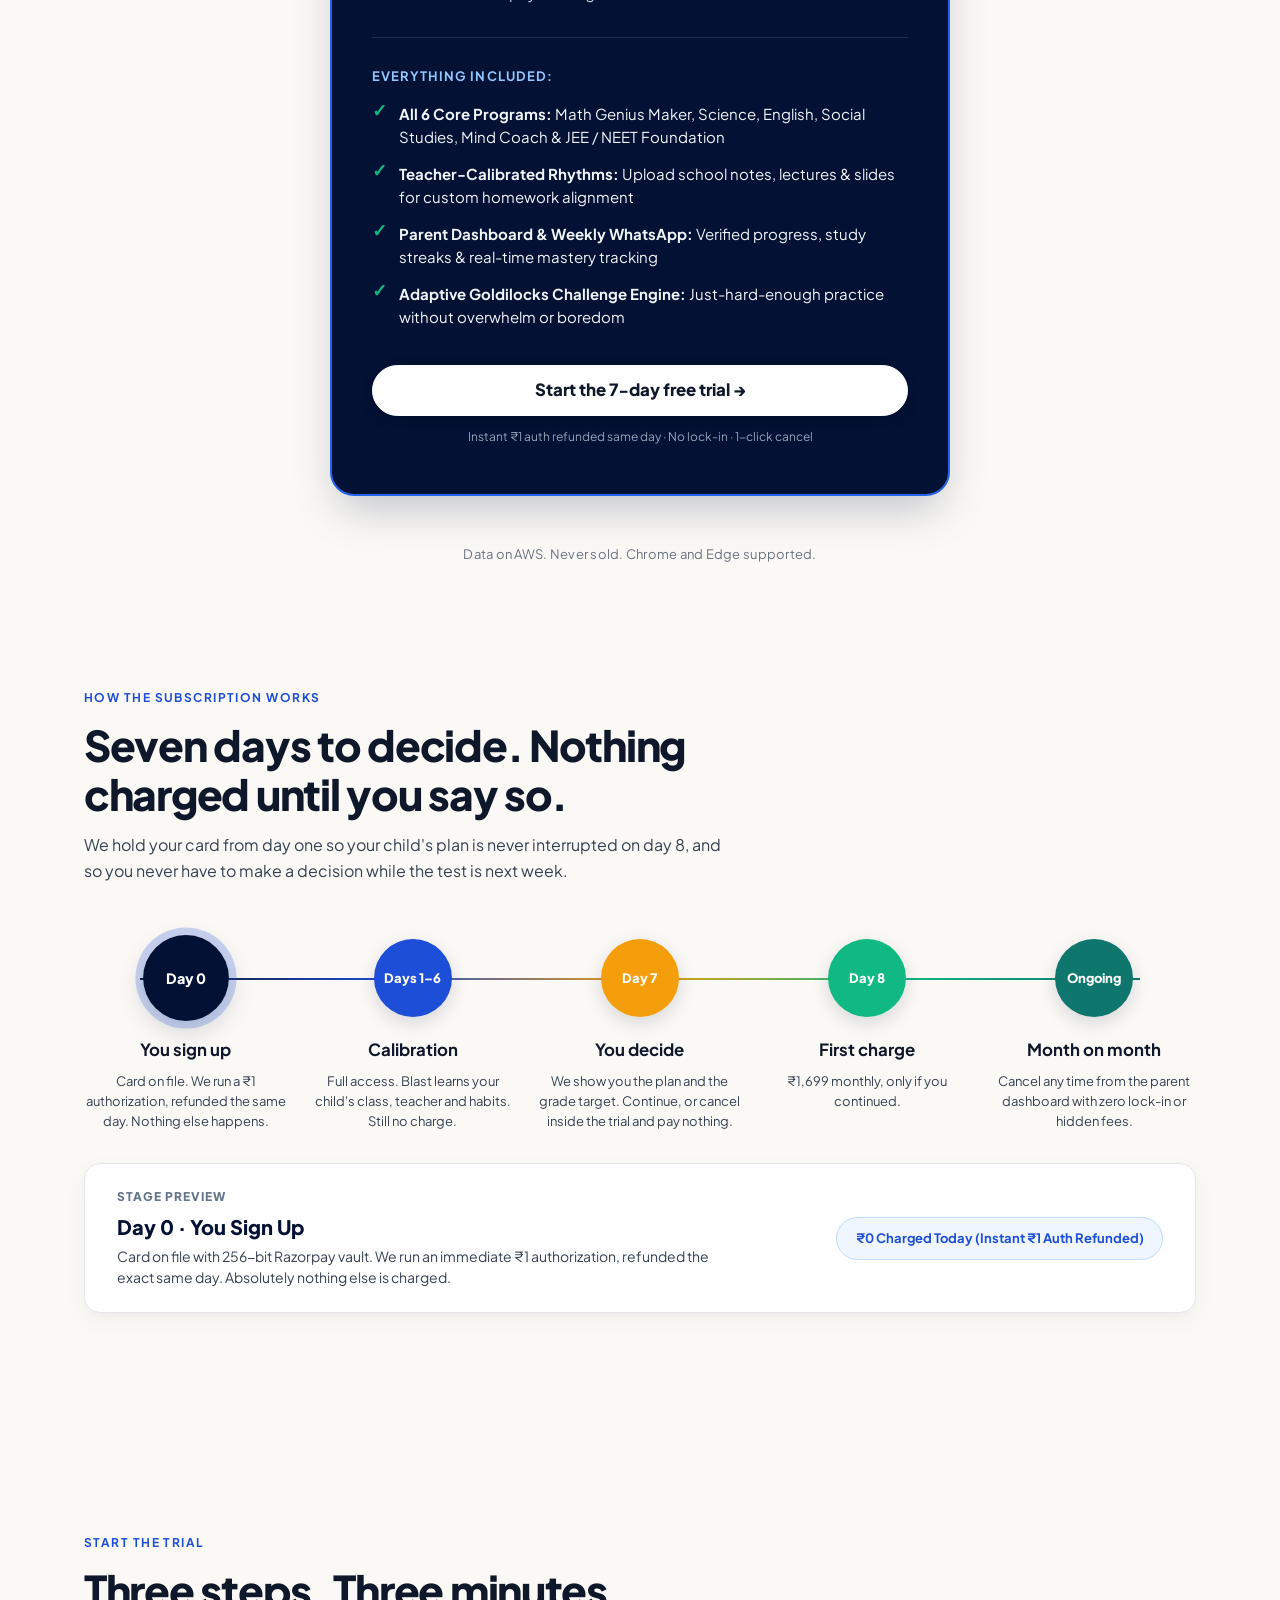
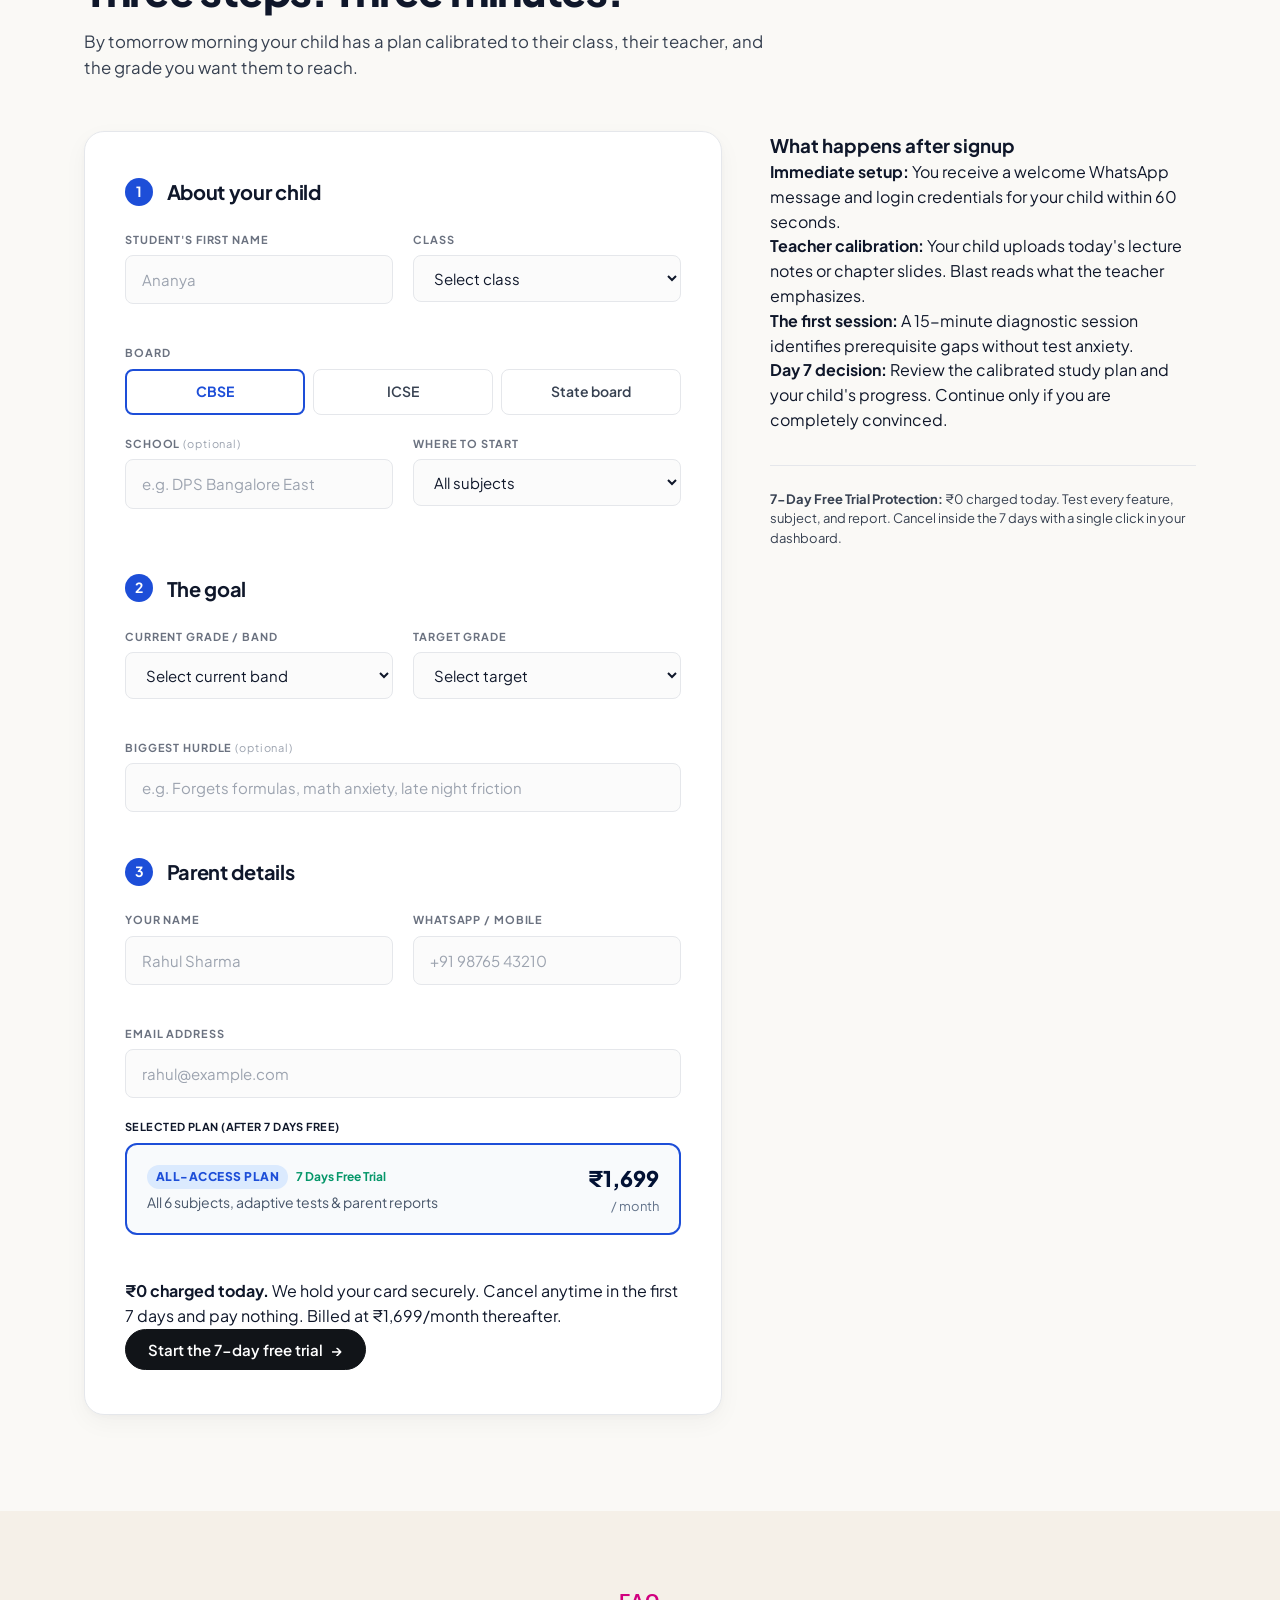
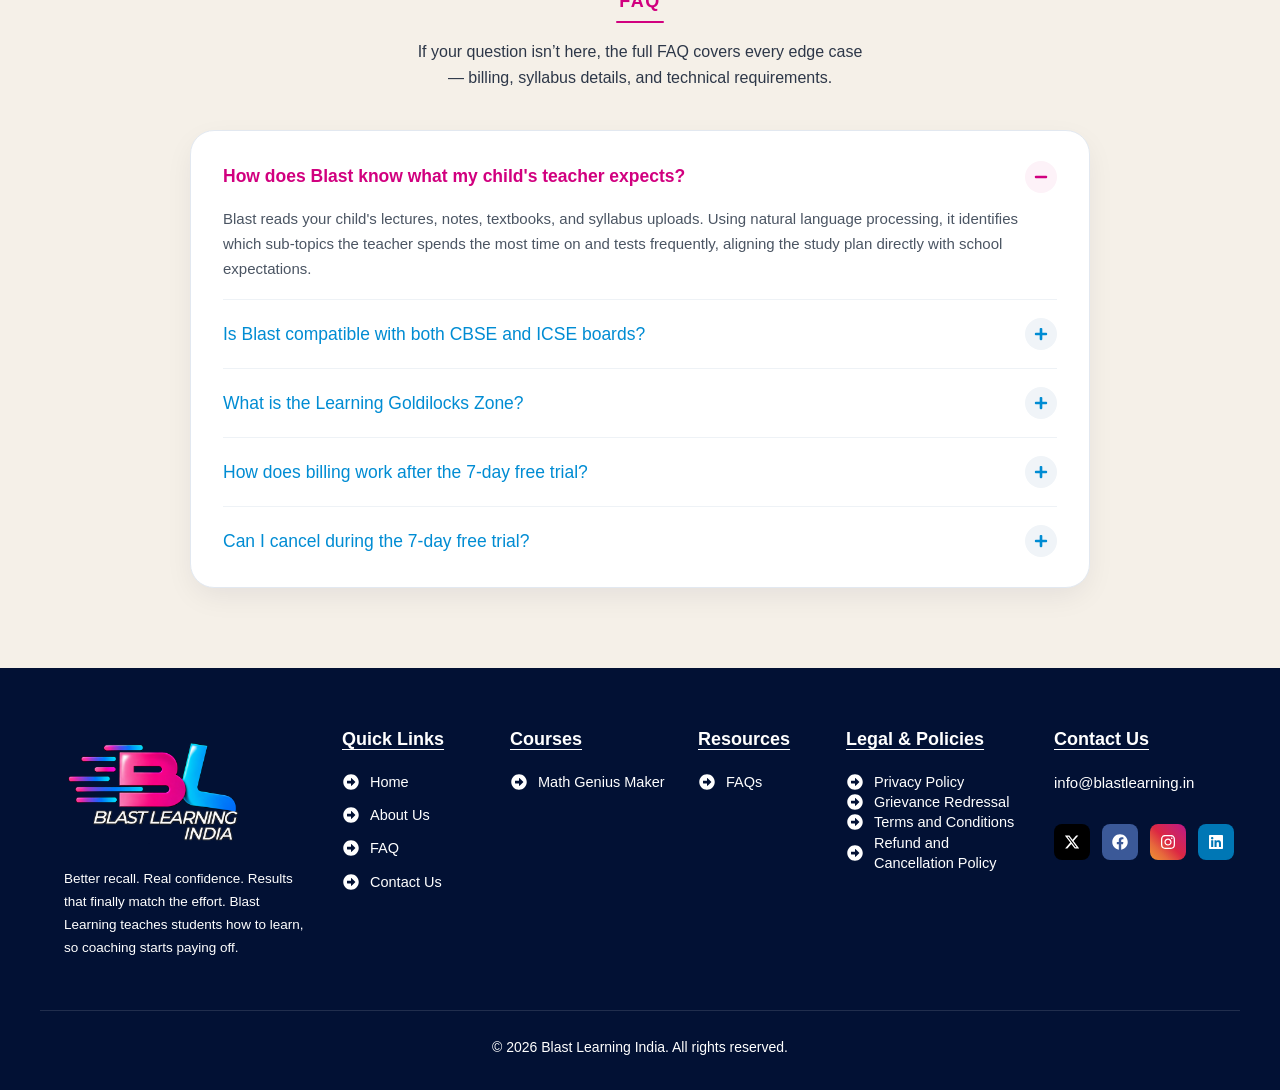
==== commit 871bff6d: "Apply user copy and design revisions: clean hero eyebrow, use info@blastlearning.in, update competit" ====
--- a/index.html
+++ b/index.html
@@ -4248,7 +4248,7 @@
     <section class="section section--hero hero" id="hero">
       <div class="container hero__grid">
         <div class="hero__content reveal-on-scroll">
-          <span class="eyebrow">PERSONAL STUDY PLATFORM · GRADES 6 TO 12 · CBSE &amp; ICSE</span>
+          <span class="eyebrow">PERSONAL STUDY PLATFORM</span>
           <h1 class="heading-hero hero__headline">
             A lifetime<br>
             personal <span class="hero__headline-highlight" style="color:var(--color-blue-primary);">AI tutor</span><br>
@@ -4268,7 +4268,7 @@
           </div>
 
           <div class="hero__reassurance">
-            Seven days free. Talk to the team at <a href="tel:+918792697655" class="hero__phone-link">+91 87926 97655</a>.
+            Seven days free. Talk to the team at <a href="mailto:info@blastlearning.in" class="hero__phone-link">info@blastlearning.in</a>.
           </div>
         </div>
 
@@ -4276,7 +4276,7 @@
         <div class="hero__graphic-wrap reveal-on-scroll reveal-delay-2">
           <div class="hero-prism-wrap">
             <canvas id="hero-particles-canvas" width="760" height="420"></canvas>
-            <svg class="hero-prism-svg" viewBox="0 0 760 420" fill="none" xmlns="http://www.w3.org/2000/svg" role="img" aria-label="Diagram showing your child's study time focused through Blast into Math Genius Maker, Science, English Mastery, Social Studies, Mind Coach, and SAT Prep.">
+            <svg class="hero-prism-svg" viewBox="0 0 760 420" fill="none" xmlns="http://www.w3.org/2000/svg" role="img" aria-label="Diagram showing your child's study time focused through Blast into Math Genius Maker, Science, English Mastery, Social Studies, Mind Coach, and JEE / NEET Foundation.">
               <defs>
                 <!-- Beam gradient -->
                 <linearGradient id="beam-grad" x1="0%" y1="0%" x2="100%" y2="0%">
@@ -4377,11 +4377,11 @@
                 <text x="555" y="305" class="label-title">Mind Coach</text>
               </g>
 
-              <!-- Ray 6: Purple -> SAT Prep -->
+              <!-- Ray 6: Purple -> JEE & NEET Foundation -->
               <g class="ray-group" id="grp-sat">
                 <line x1="420" y1="210" x2="540" y2="360" stroke="#8B5CF6" stroke-width="7.5" stroke-linecap="round"/>
                 <circle cx="540" cy="360" r="5" fill="#8B5CF6"/>
-                <text x="555" y="365" class="label-title">SAT Prep</text>
+                <text x="555" y="365" class="label-title">JEE / NEET Prep</text>
               </g>
             </svg>
           </div>
@@ -4746,8 +4746,8 @@
                 <path d="M6 12v5c0 2 3 3 6 3s6-1 6-3v-5"></path>
               </svg>
             </div>
-            <h4 class="feature-card__title">Custom SAT prep</h4>
-            <p class="feature-card__desc">On the Scholar plan, mapped to the same personalization engine.</p>
+            <h4 class="feature-card__title">JEE &amp; NEET Foundation</h4>
+            <p class="feature-card__desc">Rigorous conceptual depth and speed drills mapped to the same adaptive personalization engine.</p>
           </article>
         </div>
       </div>
@@ -4846,7 +4846,7 @@
               <ul style="list-style:none; padding:0; margin:0; display:flex; flex-direction:column; gap:0.85rem; font-size:0.9375rem; color:#f1f5f9;">
                 <li style="display:flex; align-items:flex-start; gap:0.75rem;">
                   <span style="color:#10b981; font-weight:900; font-size:1.1rem; line-height:1;">✓</span>
-                  <span><strong>All 6 Core Programs:</strong> Math Genius Maker, Science, English, Social Studies, Mind Coach &amp; SAT Prep</span>
+                  <span><strong>All 6 Core Programs:</strong> Math Genius Maker, Science, English, Social Studies, Mind Coach &amp; JEE / NEET Foundation</span>
                 </li>
                 <li style="display:flex; align-items:flex-start; gap:0.75rem;">
                   <span style="color:#10b981; font-weight:900; font-size:1.1rem; line-height:1;">✓</span>
@@ -4877,20 +4877,7 @@
           Data on AWS. Never sold. Chrome and Edge supported.
         </div>
 
-        <!-- SECTION 11: MONEY-BACK GUARANTEE WITH VISUAL SEAL BADGE -->
-        <div class="guarantee-banner reveal-on-scroll" style="align-items:center;">
-          <div class="guarantee-banner__left" style="display:flex; align-items:center; gap:1.75rem;">
-            <!-- Official Circular Guarantee Seal -->
-            <img src="[data-uri]" alt="Official 30-Day Money-Back Guarantee Seal" class="guarantee-seal-img" loading="eager">
-            <div>
-              <h3 class="guarantee-banner__title">Grades go up, or every rupee back.</h3>
-              <p class="guarantee-banner__desc">
-                Thirty-day money-back guarantee on paid plans. Follow the plan after calibration week. If the result does not move, we refund the full amount.
-              </p>
-            </div>
-          </div>
-          <a href="#trial-form" class="btn btn--white" style="white-space:nowrap; flex-shrink:0;">Start today</a>
-        </div>
+
       </div>
     </section>
 
@@ -4942,7 +4929,7 @@
             <div class="timeline-stage timeline-stage--5" data-stage="5">
               <div class="timeline-stage__node" style="background-color:#0f766e;">Ongoing</div>
               <h4 class="timeline-stage__title">Month on month</h4>
-              <p class="timeline-stage__body">Cancel any time from the parent dashboard. 30-day refund if the grade does not move.</p>
+              <p class="timeline-stage__body">Cancel any time from the parent dashboard with zero lock-in or hidden fees.</p>
             </div>
           </div>
 
@@ -5033,7 +5020,7 @@
                       <option value="Science">Science</option>
                       <option value="English">English</option>
                       <option value="Social Studies">Social Studies</option>
-                      <option value="SAT Prep">SAT Prep</option>
+                      <option value="JEE & NEET Foundation">JEE &amp; NEET Foundation</option>
                     </select>
                   </div>
                 </div>
@@ -5166,7 +5153,7 @@
 
               <div class="trial-trust-box" style="margin-top:2rem; padding-top:1.5rem; border-top:1px solid var(--border-light);">
                 <div style="font-size:0.8125rem; color:var(--text-body); line-height:1.5;">
-                  <strong>30-Day Money-Back Guarantee:</strong> Even after the trial, if your child follows the plan and their grade does not improve, we refund 100% of your payment.
+                  <strong>7-Day Free Trial Protection:</strong> ₹0 charged today. Test every feature, subject, and report. Cancel inside the 7 days with a single click in your dashboard.
                 </div>
               </div>
             </div>
@@ -5266,7 +5253,7 @@
             <details id="faq-item-4" class="e-n-accordion-item">
               <summary class="e-n-accordion-item-title" tabindex="0" aria-expanded="false" aria-controls="faq-content-4">
                 <span class="e-n-accordion-item-title-header">
-                  <span class="e-n-accordion-item-title-text">How does the 30-day money-back guarantee work?</span>
+                  <span class="e-n-accordion-item-title-text">How does billing work after the 7-day free trial?</span>
                 </span>
                 <span class="e-n-accordion-item-title-icon" aria-hidden="true">
                   <span class="e-opened">
@@ -5279,7 +5266,7 @@
               </summary>
               <div id="faq-content-4" class="e-n-accordion-item-content">
                 <div class="faq-answer-inner">
-                  <p>Follow the personalized study plan through the initial calibration week and first month. If your child's test scores do not improve, notify our support team within 30 days of your first charge for an unconditional, full refund.</p>
+                  <p>After your 7-day free trial, your membership continues automatically at ₹1,699/month so your child's study routine is never interrupted. You can cancel at any time directly from the parent dashboard with zero questions asked.</p>
                 </div>
               </div>
             </details>
@@ -5769,8 +5756,8 @@
     },
     5: {
       title: 'Ongoing · Month on Month',
-      charge: '30-Day Money-Back Guarantee Active',
-      desc: 'Cancel any time from your parent dashboard. If grades do not move after following the plan post-calibration, we refund 100% of your payment.'
+      charge: 'Zero Lock-In · Cancel Anytime',
+      desc: 'Cancel any time from your parent dashboard with a single click. Uninterrupted access to your child’s learning continuity and weekly reports.'
     }
   };
 
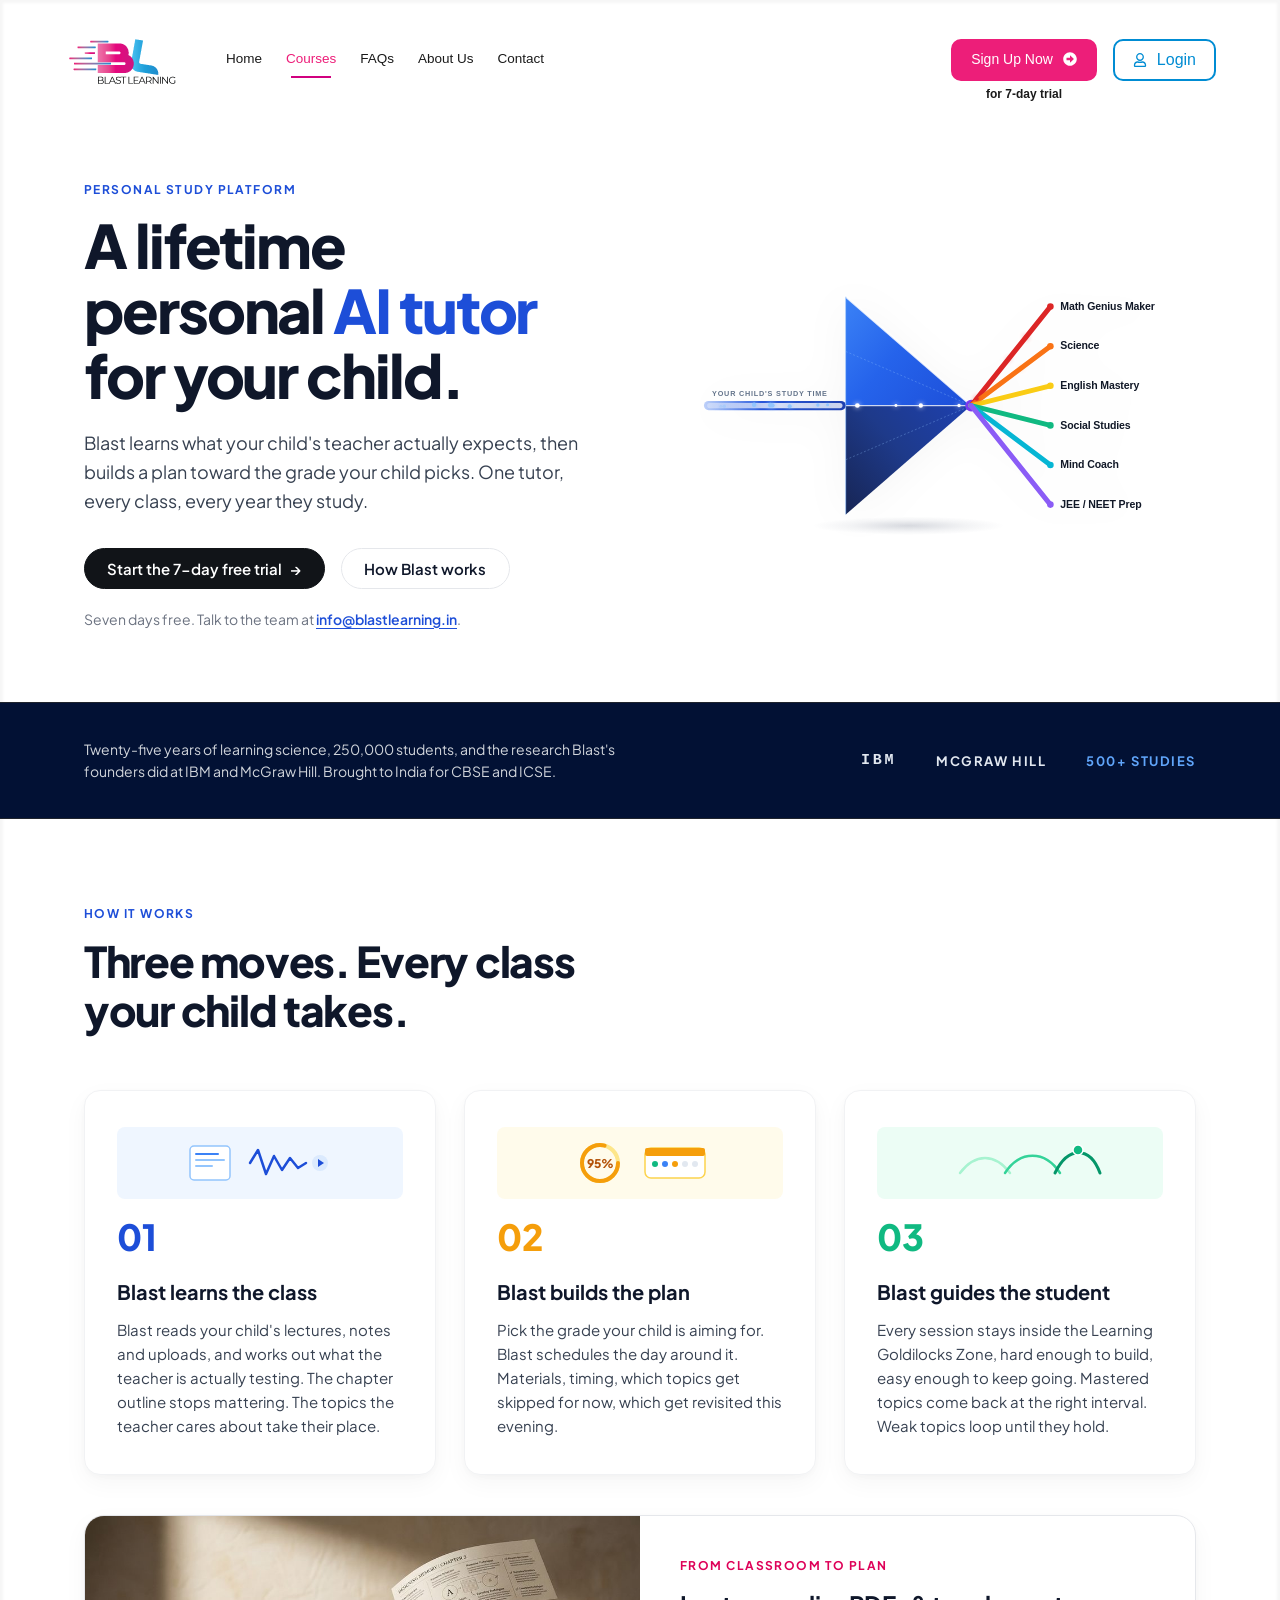
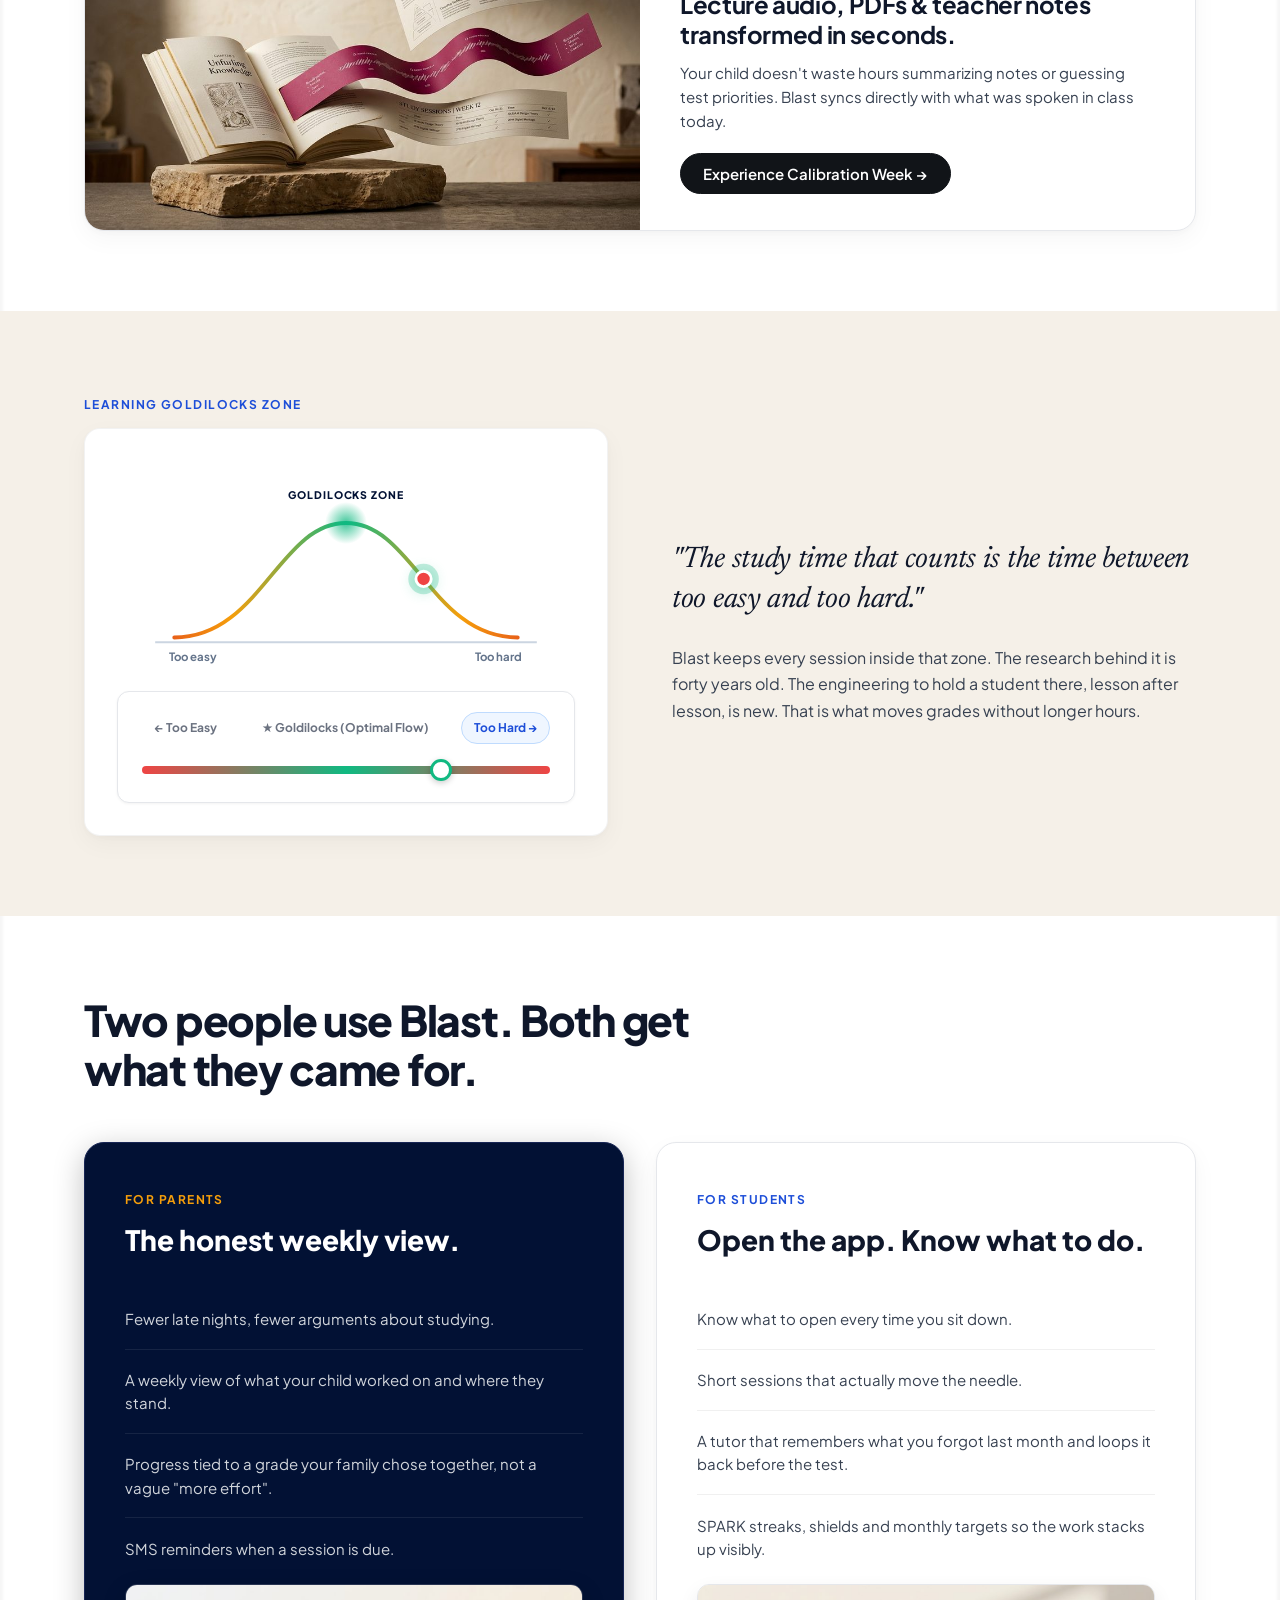
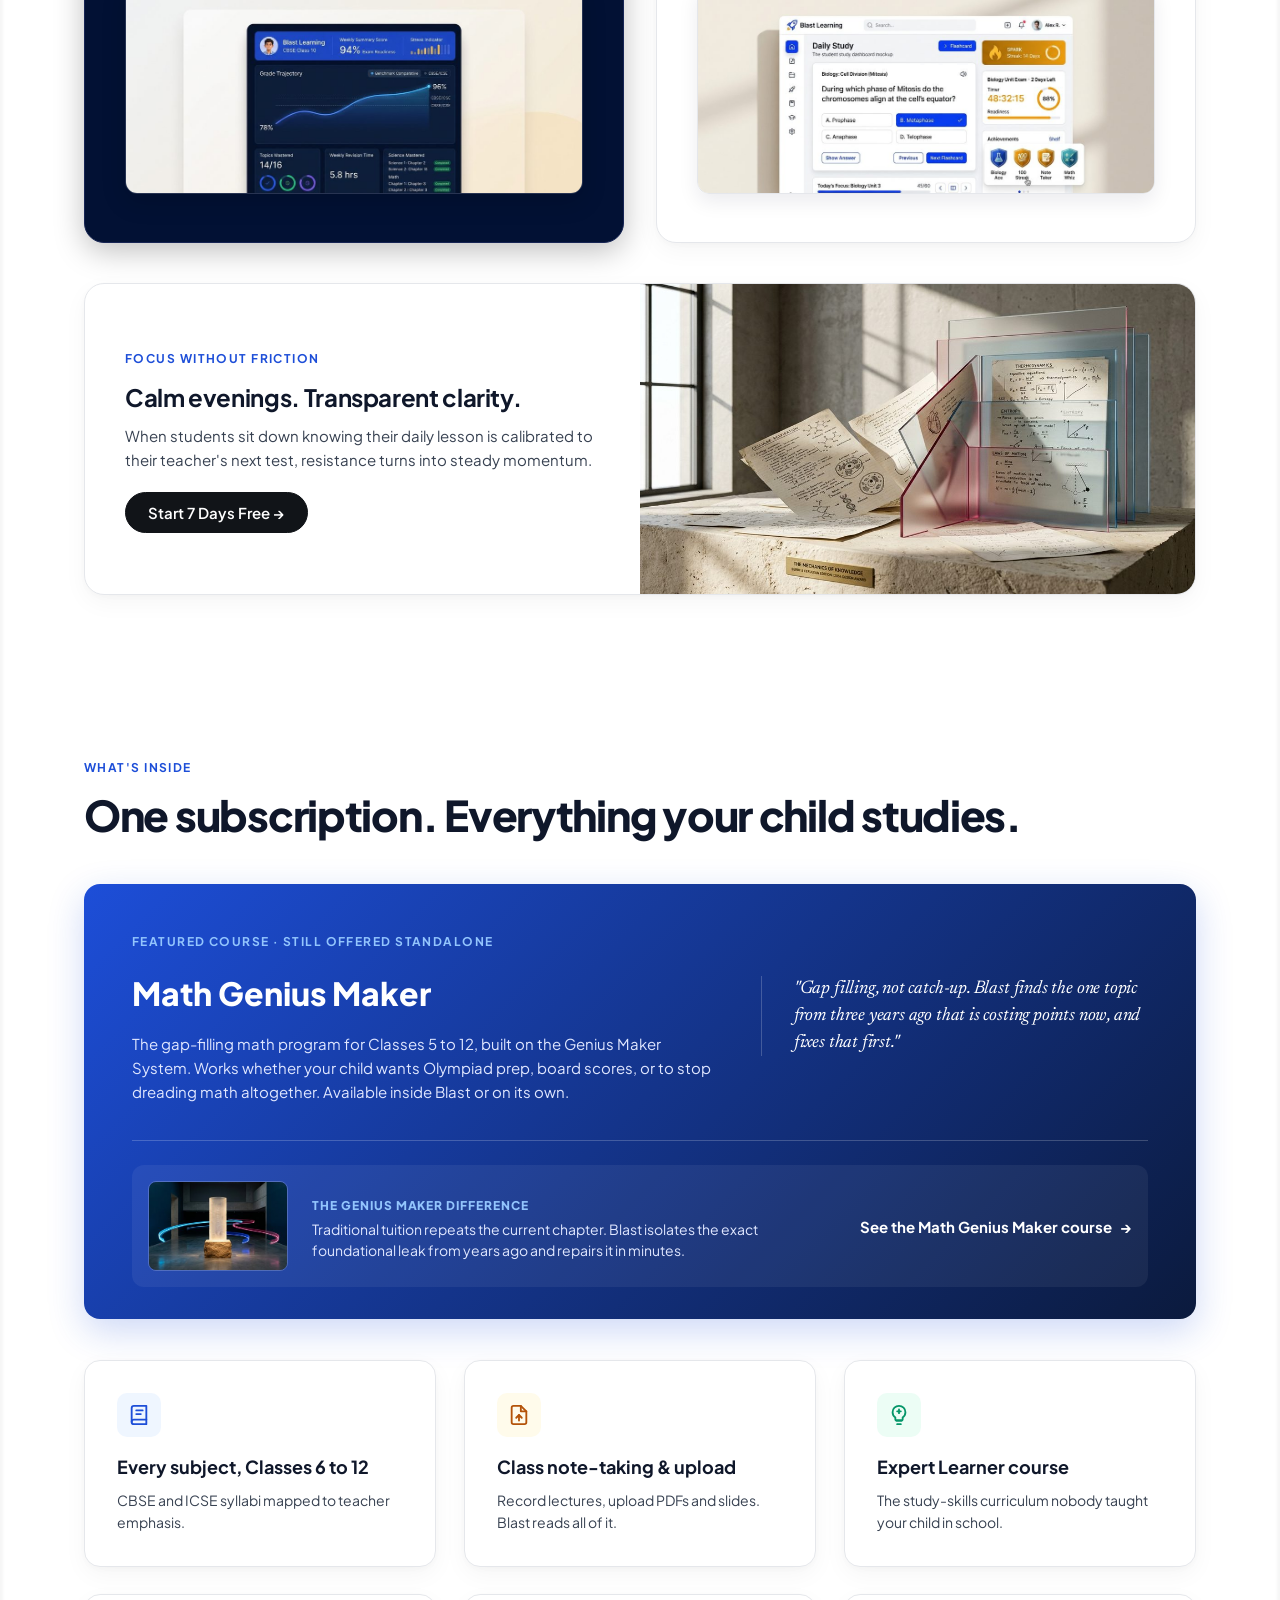
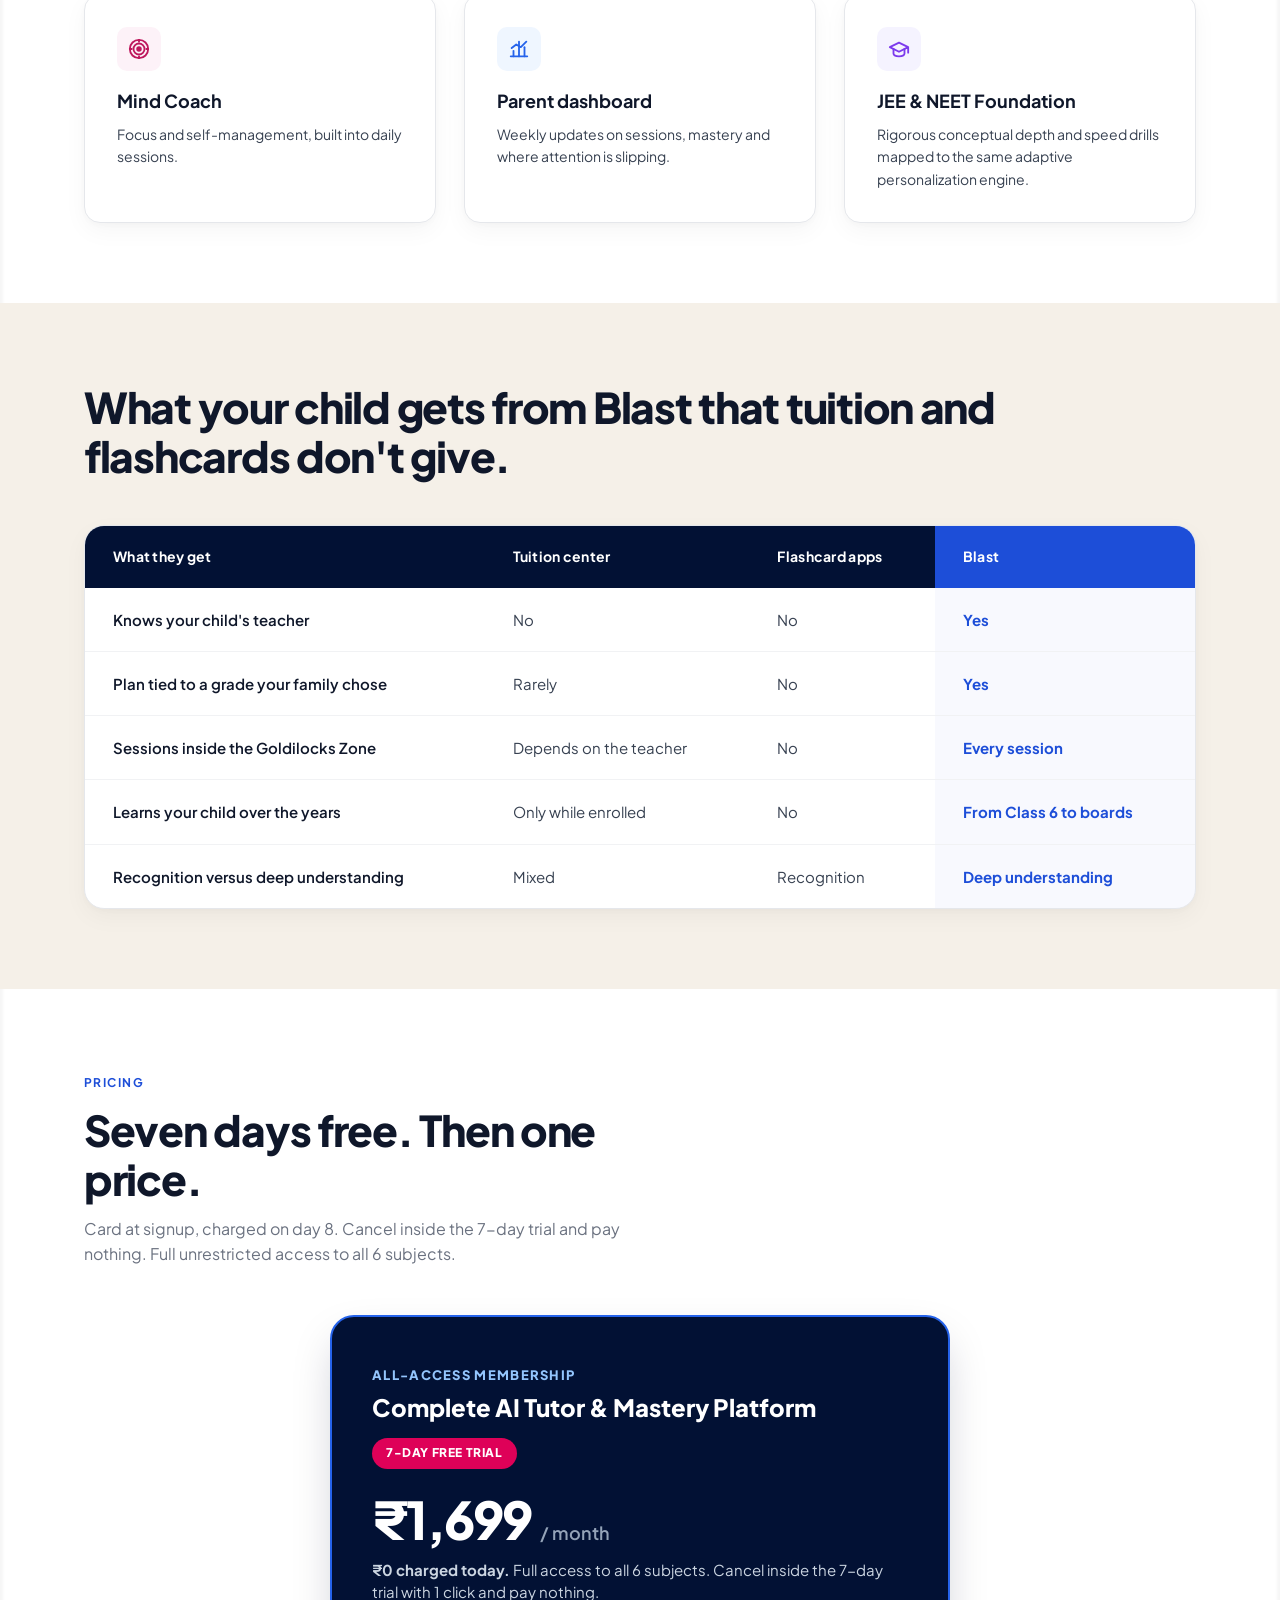
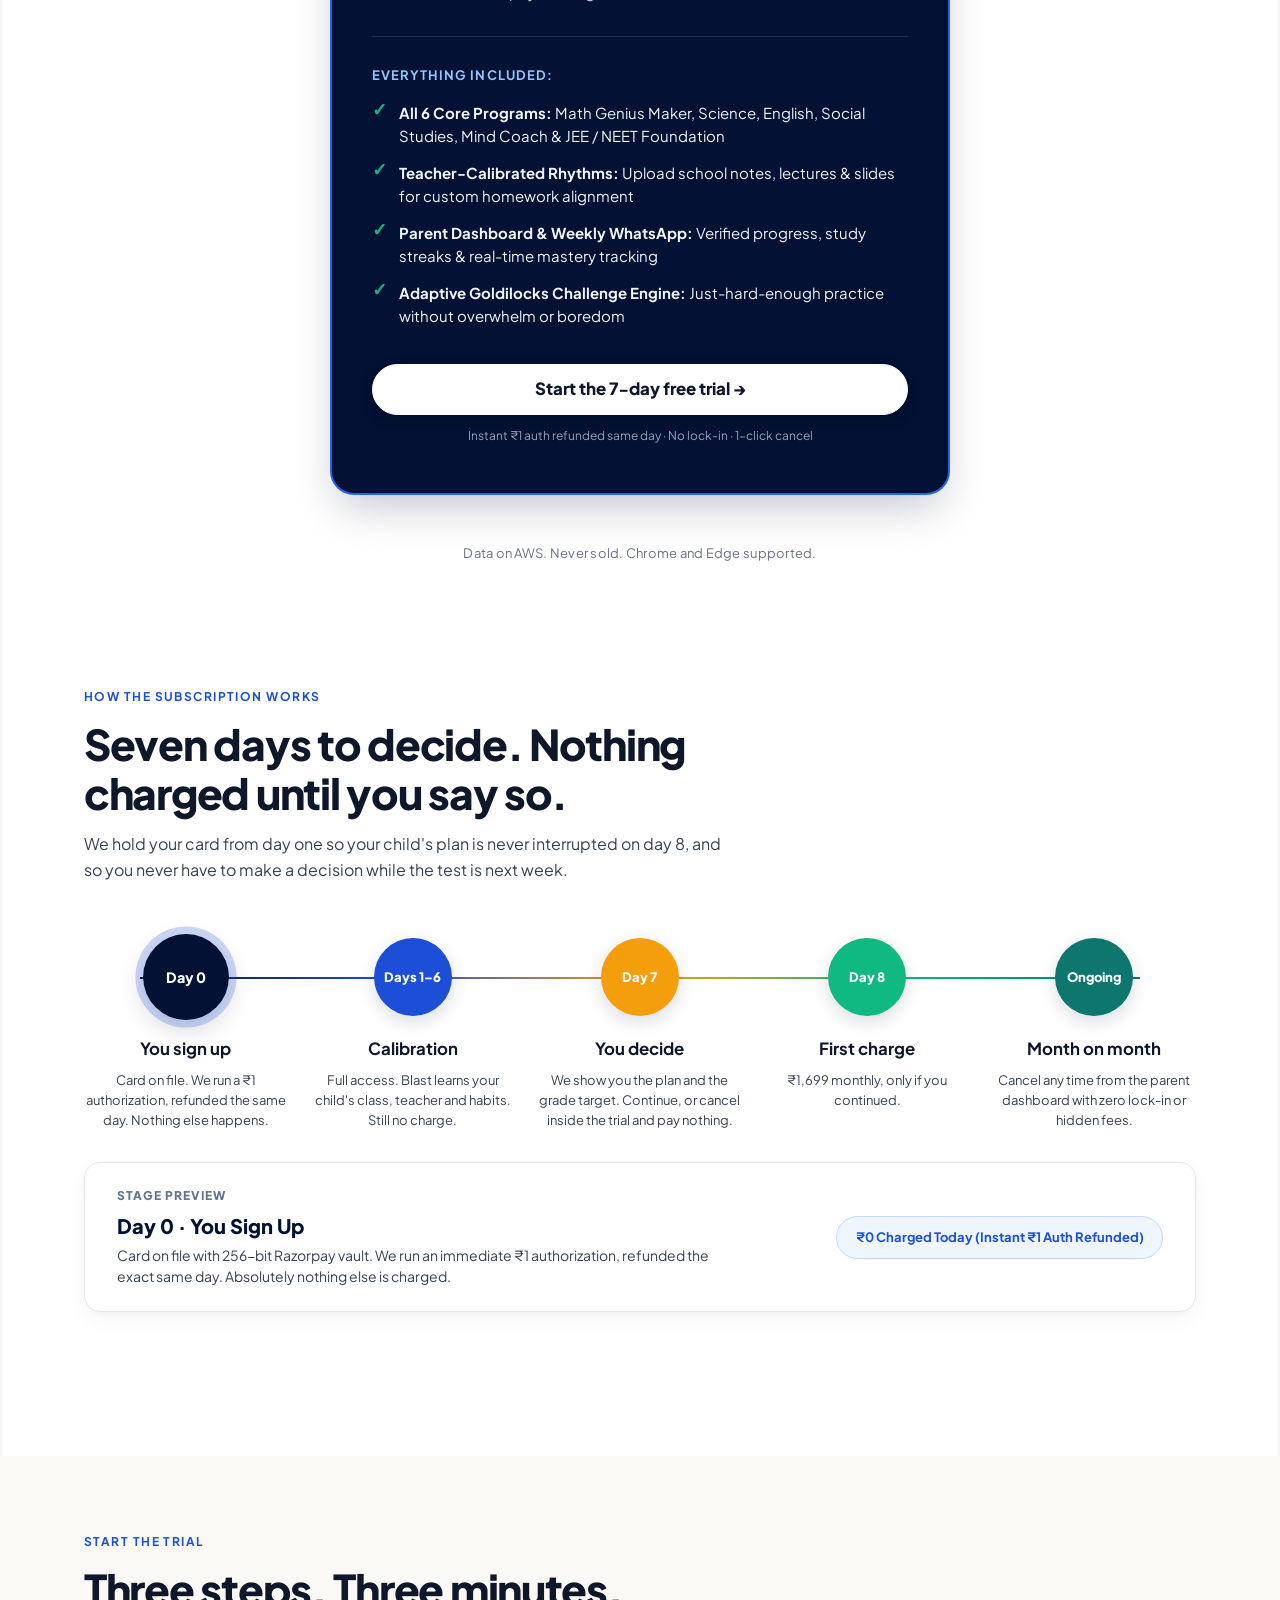
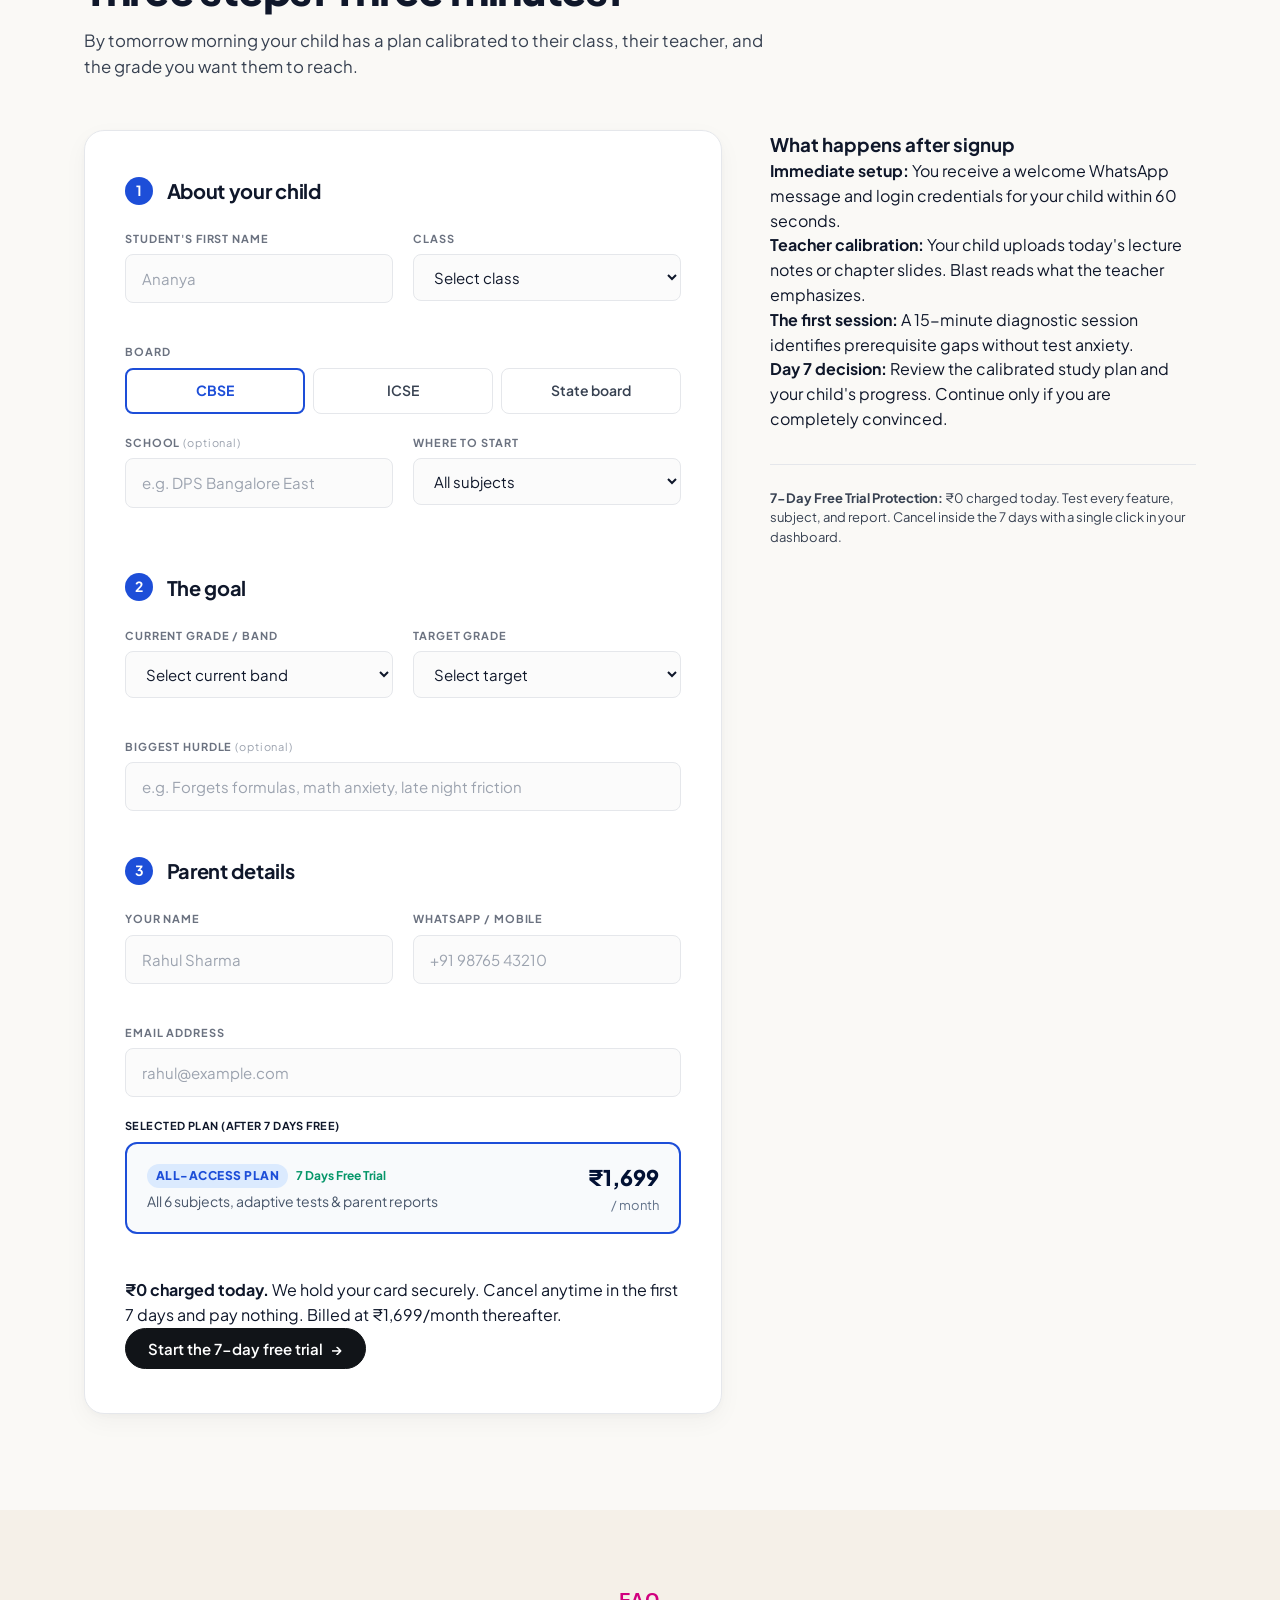
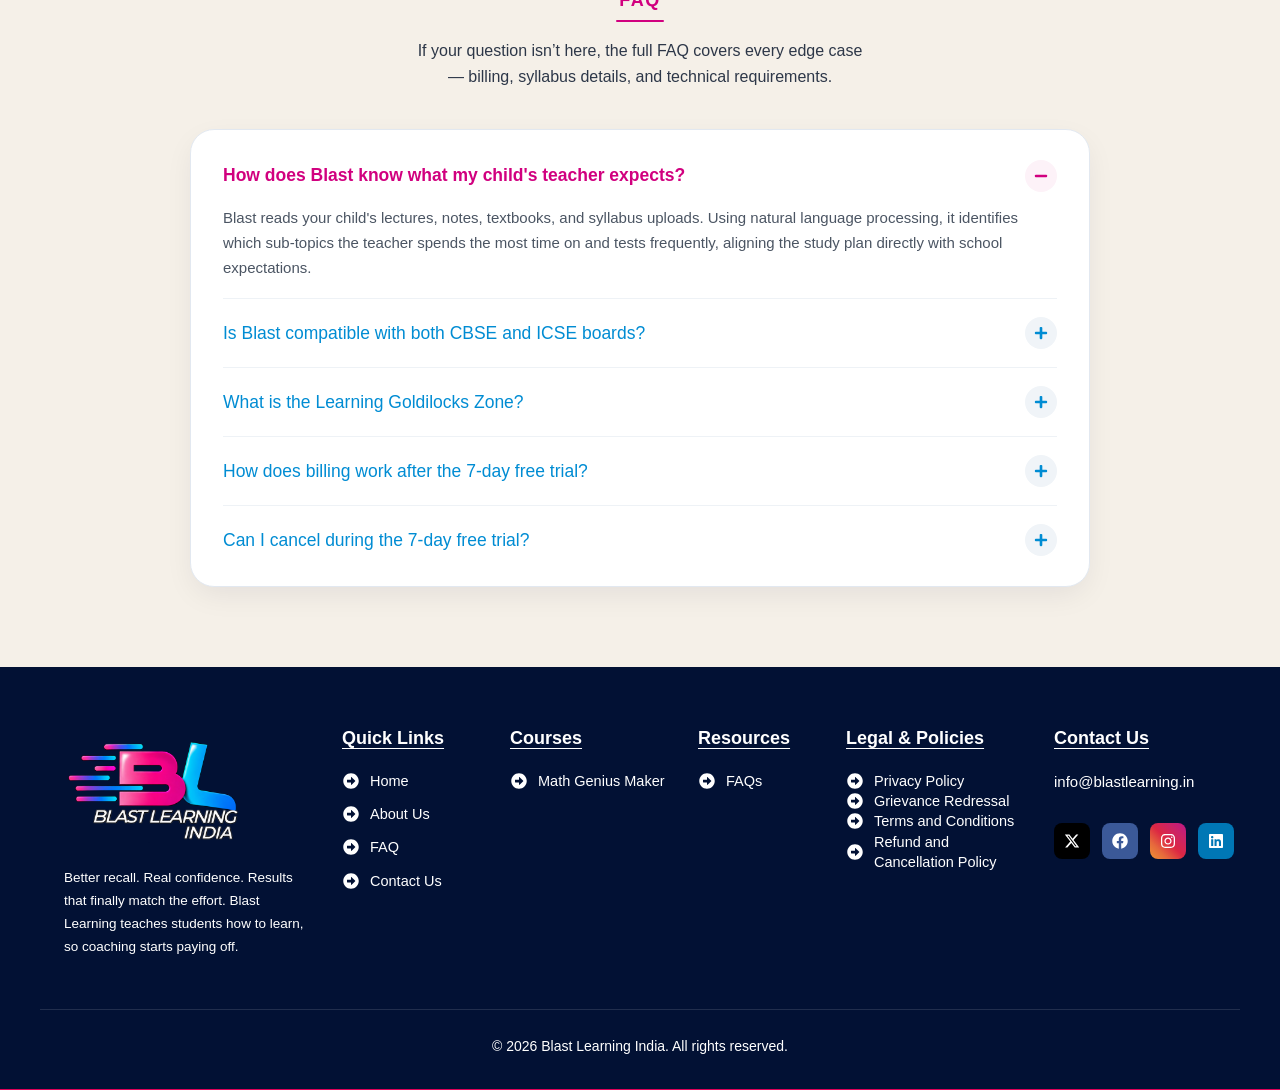
==== commit df8b0ff0: "Restore authentic website navbar: remove injected top-level links and add current page (Study Guide)" ====
--- a/index.html
+++ b/index.html
@@ -4171,44 +4171,36 @@
 
   <!-- Locked Site Chrome Header (Elementor 55 from https://blastlearning.in/) -->
   <header data-elementor-type="header" data-elementor-id="55" class="elementor elementor-55 elementor-location-header" data-elementor-post-type="elementor_library">
-			<div class="elementor-element elementor-element-3c6acfc e-con e-atomic-element e-flexbox-base e-3c6acfc-62e36c9 " data-id="3c6acfc" data-element_type="e-flexbox" data-e-type="e-flexbox" data-interaction-id="3c6acfc">
+			<header class="elementor-element elementor-element-3c6acfc e-con e-atomic-element e-flexbox-base e-3c6acfc-62e36c9 " data-id="3c6acfc" data-element_type="e-flexbox" data-e-type="e-flexbox" data-interaction-id="3c6acfc">
     <div class="elementor-element elementor-element-e7376c1 e-con-full e-flex wpr-particle-no wpr-jarallax-no wpr-parallax-no wpr-sticky-section-no wpr-column-slider-no wpr-equal-height-no e-con e-parent" data-id="e7376c1" data-element_type="container" data-e-type="container">
 				<div class="elementor-element elementor-element-1699c44 elementor-widget-mobile__width-initial elementor-widget elementor-widget-image" data-id="1699c44" data-element_type="widget" data-e-type="widget" data-widget_type="image.default">
 															<img width="117" height="59" src="[data-uri]" class="attachment-full size-full wp-image-57" alt="Blast Learning" decoding="async" />															</div>
 				<div class="elementor-element elementor-element-a9d4c74 elementor-nav-menu--stretch elementor-nav-menu__align-end elementor-nav-menu__text-align-center elementor-widget-mobile__width-initial elementor-nav-menu--dropdown-tablet elementor-nav-menu--toggle elementor-nav-menu--burger elementor-widget elementor-widget-nav-menu" data-id="a9d4c74" data-element_type="widget" data-e-type="widget" data-settings="{&quot;submenu_icon&quot;:{&quot;value&quot;:&quot;&lt;svg aria-hidden=\&quot;true\&quot; class=\&quot;e-font-icon-svg e-fas-angle-down\&quot; viewBox=\&quot;0 0 320 512\&quot; xmlns=\&quot;http:\/\/www.w3.org\/2000\/svg\&quot;&gt;&lt;path d=\&quot;M143 352.3L7 216.3c-9.4-9.4-9.4-24.6 0-33.9l22.6-22.6c9.4-9.4 24.6-9.4 33.9 0l96.4 96.4 96.4-96.4c9.4-9.4 24.6-9.4 33.9 0l22.6 22.6c9.4 9.4 9.4 24.6 0 33.9l-136 136c-9.2 9.4-24.4 9.4-33.8 0z\&quot;&gt;&lt;\/path&gt;&lt;\/svg&gt;&quot;,&quot;library&quot;:&quot;fa-solid&quot;},&quot;toggle_icon_hover_animation&quot;:&quot;pulse&quot;,&quot;full_width&quot;:&quot;stretch&quot;,&quot;layout&quot;:&quot;horizontal&quot;,&quot;toggle&quot;:&quot;burger&quot;}" data-widget_type="nav-menu.default">
 								<nav aria-label="Menu" class="elementor-nav-menu--main elementor-nav-menu__container elementor-nav-menu--layout-horizontal e--pointer-underline e--animation-slide">
-				<ul id="menu-1-a9d4c74" class="elementor-nav-menu"><li class="menu-item menu-item-type-post_type menu-item-object-page menu-item-home current-menu-item page_item page-item-18 current_page_item menu-item-53"><a href="https://blastlearning.in/" aria-current="page" class="elementor-item elementor-item-active">Home</a></li>
-<li class="menu-item menu-item-type-post_type menu-item-object-page menu-item-has-children menu-item-52"><a href="https://blastlearning.in/courses/" class="elementor-item">Courses <span class="sub-arrow"><svg aria-hidden="true" class="e-font-icon-svg e-fas-angle-down" viewBox="0 0 320 512" xmlns="http://www.w3.org/2000/svg"><path d="M143 352.3L7 216.3c-9.4-9.4-9.4-24.6 0-33.9l22.6-22.6c9.4-9.4 24.6-9.4 33.9 0l96.4 96.4 96.4-96.4c9.4-9.4 24.6-9.4 33.9 0l22.6 22.6c9.4 9.4 9.4 24.6 0 33.9l-136 136c-9.2 9.4-24.4 9.4-33.8 0z"></path></svg></span></a>
+				<ul id="menu-1-a9d4c74" class="elementor-nav-menu"><li class="menu-item menu-item-type-post_type menu-item-object-page menu-item-home menu-item-53"><a href="https://blastlearning.in/" class="elementor-item">Home</a></li>
+<li class="menu-item menu-item-type-post_type menu-item-object-page current-menu-item page_item page-item-20 current_page_item menu-item-has-children menu-item-52"><a href="https://blastlearning.in/courses/" aria-current="page" class="elementor-item elementor-item-active">Courses</a>
 <ul class="sub-menu elementor-nav-menu--dropdown">
 	<li class="menu-item menu-item-type-post_type menu-item-object-page menu-item-516"><a href="https://blastlearning.in/courses/math-genius-maker/" class="elementor-sub-item">Math Genius Maker</a></li>
+	<li class="menu-item menu-item-type-post_type menu-item-object-page menu-item-1392"><a href="#" class="elementor-sub-item elementor-item-active" aria-current="page">Study Guide</a></li>
 </ul>
 </li>
 <li class="menu-item menu-item-type-post_type menu-item-object-page menu-item-51"><a href="https://blastlearning.in/faqs/" class="elementor-item">FAQs</a></li>
 <li class="menu-item menu-item-type-post_type menu-item-object-page menu-item-50"><a href="https://blastlearning.in/about-us/" class="elementor-item">About Us</a></li>
 <li class="menu-item menu-item-type-post_type menu-item-object-page menu-item-49"><a href="https://blastlearning.in/contact/" class="elementor-item">Contact</a></li>
-<li class="menu-item menu-item-type-custom"><a href="#parents-students" class="elementor-item">For Parents</a></li>
-<li class="menu-item menu-item-type-custom"><a href="#how-it-works" class="elementor-item">How it works</a></li>
-<li class="menu-item menu-item-type-custom"><a href="#goldilocks" class="elementor-item">Goldilocks</a></li>
-<li class="menu-item menu-item-type-custom"><a href="#pricing" class="elementor-item">Pricing</a></li>
-
 </ul>			</nav>
 					<div class="elementor-menu-toggle" role="button" tabindex="0" aria-label="Menu Toggle" aria-expanded="false">
 			<svg aria-hidden="true" role="presentation" class="elementor-menu-toggle__icon--open elementor-animation-pulse e-font-icon-svg e-fas-bars" viewBox="0 0 448 512" xmlns="http://www.w3.org/2000/svg"><path d="M16 132h416c8.837 0 16-7.163 16-16V76c0-8.837-7.163-16-16-16H16C7.163 60 0 67.163 0 76v40c0 8.837 7.163 16 16 16zm0 160h416c8.837 0 16-7.163 16-16v-40c0-8.837-7.163-16-16-16H16c-8.837 0-16 7.163-16 16v40c0 8.837 7.163 16 16 16zm0 160h416c8.837 0 16-7.163 16-16v-40c0-8.837-7.163-16-16-16H16c-8.837 0-16 7.163-16 16v40c0 8.837 7.163 16 16 16z"></path></svg><svg aria-hidden="true" role="presentation" class="elementor-menu-toggle__icon--close elementor-animation-pulse e-font-icon-svg e-eicon-close" viewBox="0 0 1000 1000" xmlns="http://www.w3.org/2000/svg"><path d="M742 167L500 408 258 167C246 154 233 150 217 150 196 150 179 158 167 167 154 179 150 196 150 212 150 229 154 242 171 254L408 500 167 742C138 771 138 800 167 829 196 858 225 858 254 829L496 587 738 829C750 842 767 846 783 846 800 846 817 842 829 829 842 817 846 804 846 783 846 767 842 750 829 737L588 500 833 258C863 229 863 200 833 171 804 137 775 137 742 167Z"></path></svg>		</div>
 					<nav class="elementor-nav-menu--dropdown elementor-nav-menu__container" aria-hidden="true">
-				<ul id="menu-2-a9d4c74" class="elementor-nav-menu"><li class="menu-item menu-item-type-post_type menu-item-object-page menu-item-home current-menu-item page_item page-item-18 current_page_item menu-item-53"><a href="https://blastlearning.in/" aria-current="page" class="elementor-item elementor-item-active" tabindex="-1">Home</a></li>
-<li class="menu-item menu-item-type-post_type menu-item-object-page menu-item-has-children menu-item-52"><a href="https://blastlearning.in/courses/" class="elementor-item" tabindex="-1">Courses <span class="sub-arrow"><svg aria-hidden="true" class="e-font-icon-svg e-fas-angle-down" viewBox="0 0 320 512" xmlns="http://www.w3.org/2000/svg"><path d="M143 352.3L7 216.3c-9.4-9.4-9.4-24.6 0-33.9l22.6-22.6c9.4-9.4 24.6-9.4 33.9 0l96.4 96.4 96.4-96.4c9.4-9.4 24.6-9.4 33.9 0l22.6 22.6c9.4 9.4 9.4 24.6 0 33.9l-136 136c-9.2 9.4-24.4 9.4-33.8 0z"></path></svg></span></a>
+				<ul id="menu-2-a9d4c74" class="elementor-nav-menu"><li class="menu-item menu-item-type-post_type menu-item-object-page menu-item-home menu-item-53"><a href="https://blastlearning.in/" class="elementor-item" tabindex="-1">Home</a></li>
+<li class="menu-item menu-item-type-post_type menu-item-object-page current-menu-item page_item page-item-20 current_page_item menu-item-has-children menu-item-52"><a href="https://blastlearning.in/courses/" aria-current="page" class="elementor-item elementor-item-active" tabindex="-1">Courses</a>
 <ul class="sub-menu elementor-nav-menu--dropdown">
 	<li class="menu-item menu-item-type-post_type menu-item-object-page menu-item-516"><a href="https://blastlearning.in/courses/math-genius-maker/" class="elementor-sub-item" tabindex="-1">Math Genius Maker</a></li>
+	<li class="menu-item menu-item-type-post_type menu-item-object-page menu-item-1392"><a href="#" class="elementor-sub-item elementor-item-active" aria-current="page" tabindex="-1">Study Guide</a></li>
 </ul>
 </li>
 <li class="menu-item menu-item-type-post_type menu-item-object-page menu-item-51"><a href="https://blastlearning.in/faqs/" class="elementor-item" tabindex="-1">FAQs</a></li>
 <li class="menu-item menu-item-type-post_type menu-item-object-page menu-item-50"><a href="https://blastlearning.in/about-us/" class="elementor-item" tabindex="-1">About Us</a></li>
 <li class="menu-item menu-item-type-post_type menu-item-object-page menu-item-49"><a href="https://blastlearning.in/contact/" class="elementor-item" tabindex="-1">Contact</a></li>
-<li class="menu-item menu-item-type-custom"><a href="#parents-students" class="elementor-item" tabindex="-1">For Parents</a></li>
-<li class="menu-item menu-item-type-custom"><a href="#how-it-works" class="elementor-item" tabindex="-1">How it works</a></li>
-<li class="menu-item menu-item-type-custom"><a href="#goldilocks" class="elementor-item" tabindex="-1">Goldilocks</a></li>
-<li class="menu-item menu-item-type-custom"><a href="#pricing" class="elementor-item" tabindex="-1">Pricing</a></li>
-
 </ul>			</nav>
 						</div>
 				</div>
@@ -4238,7 +4230,6 @@
 				</div>
 				</div>
 		
-</div>
 </header>
 
   <main>
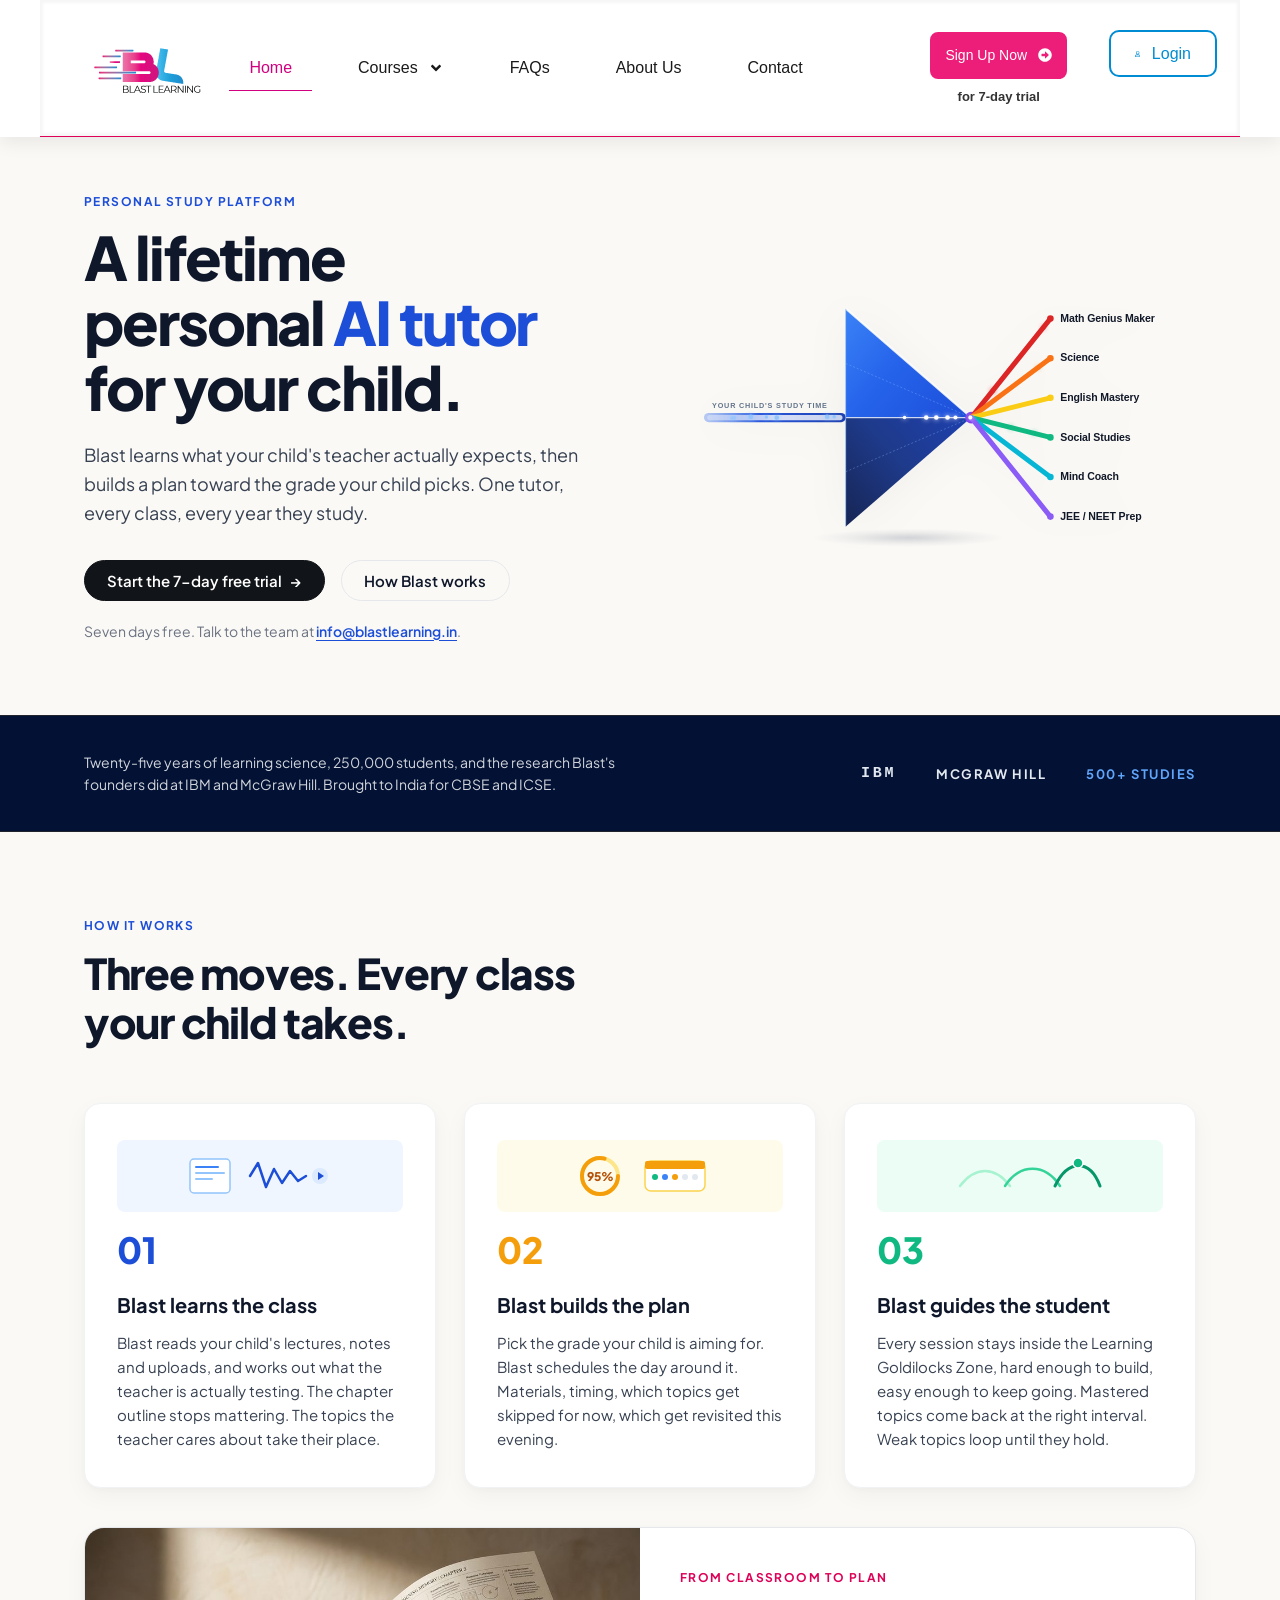
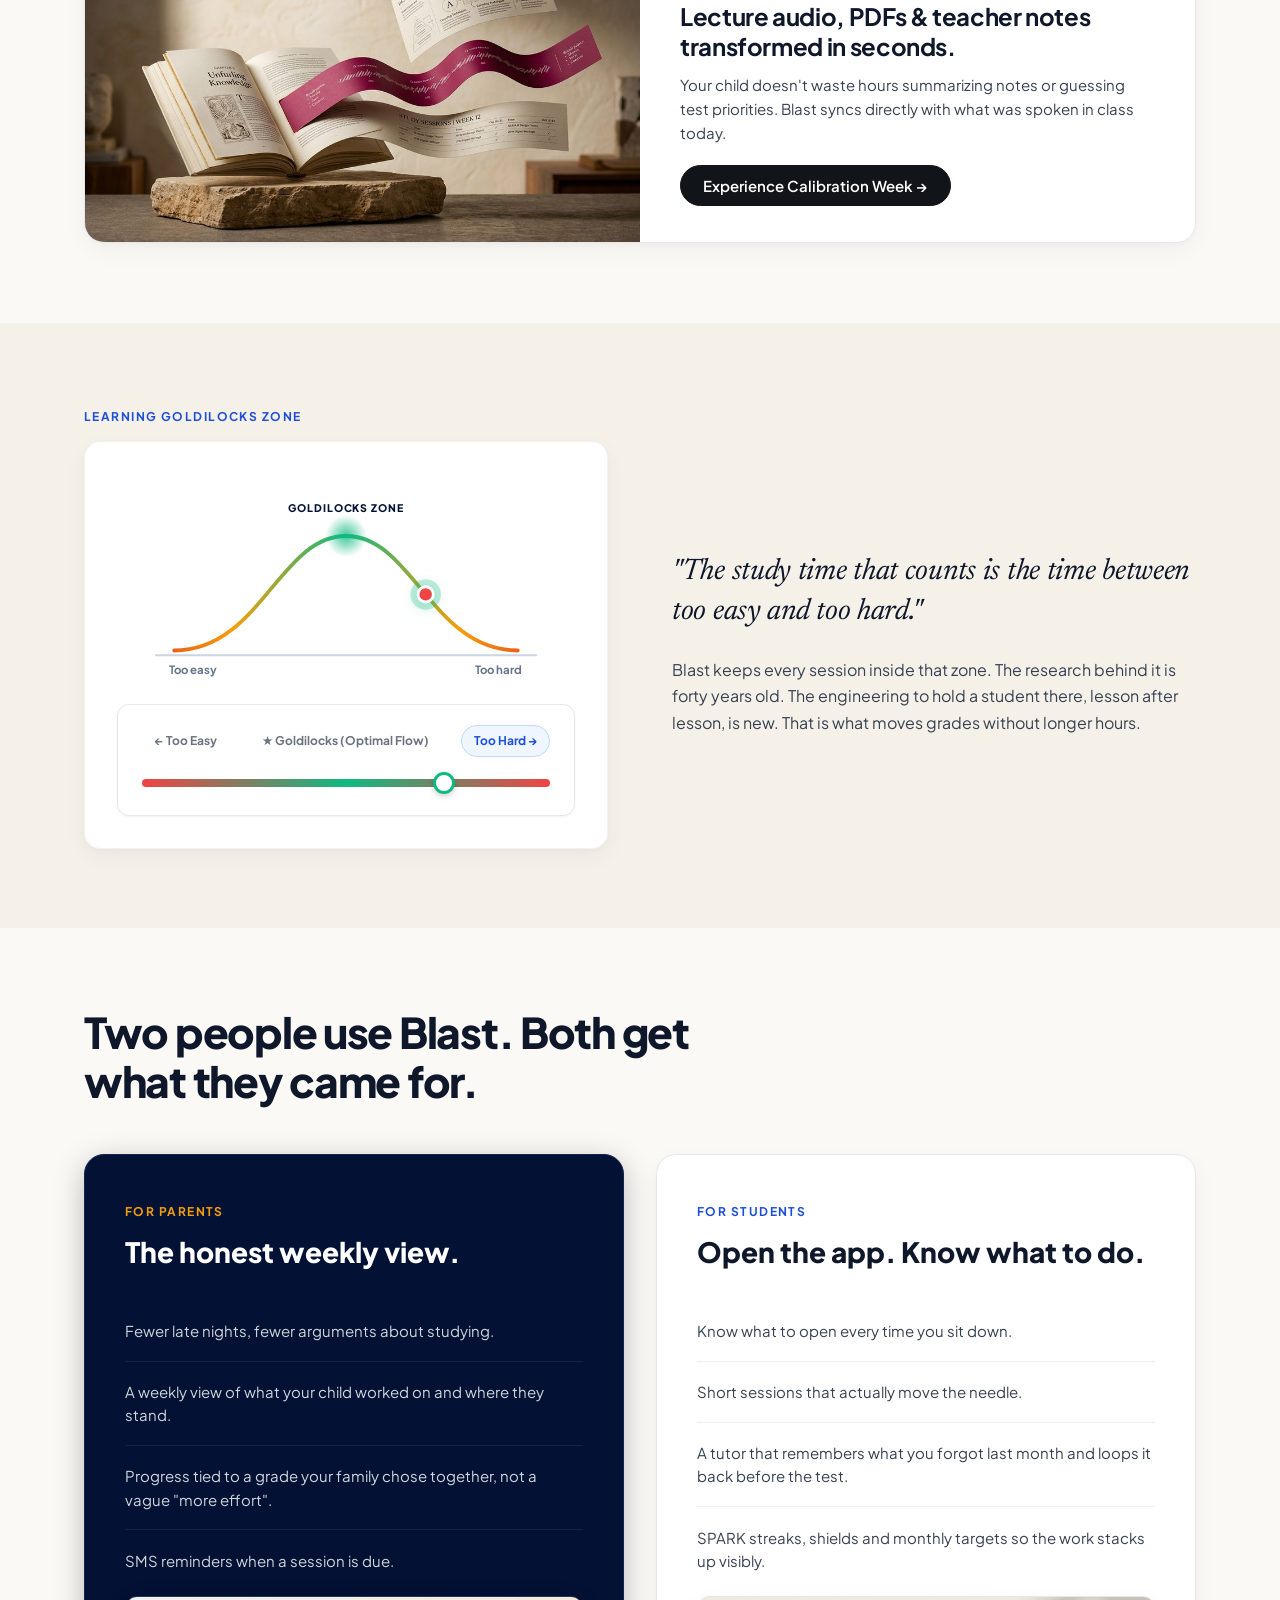
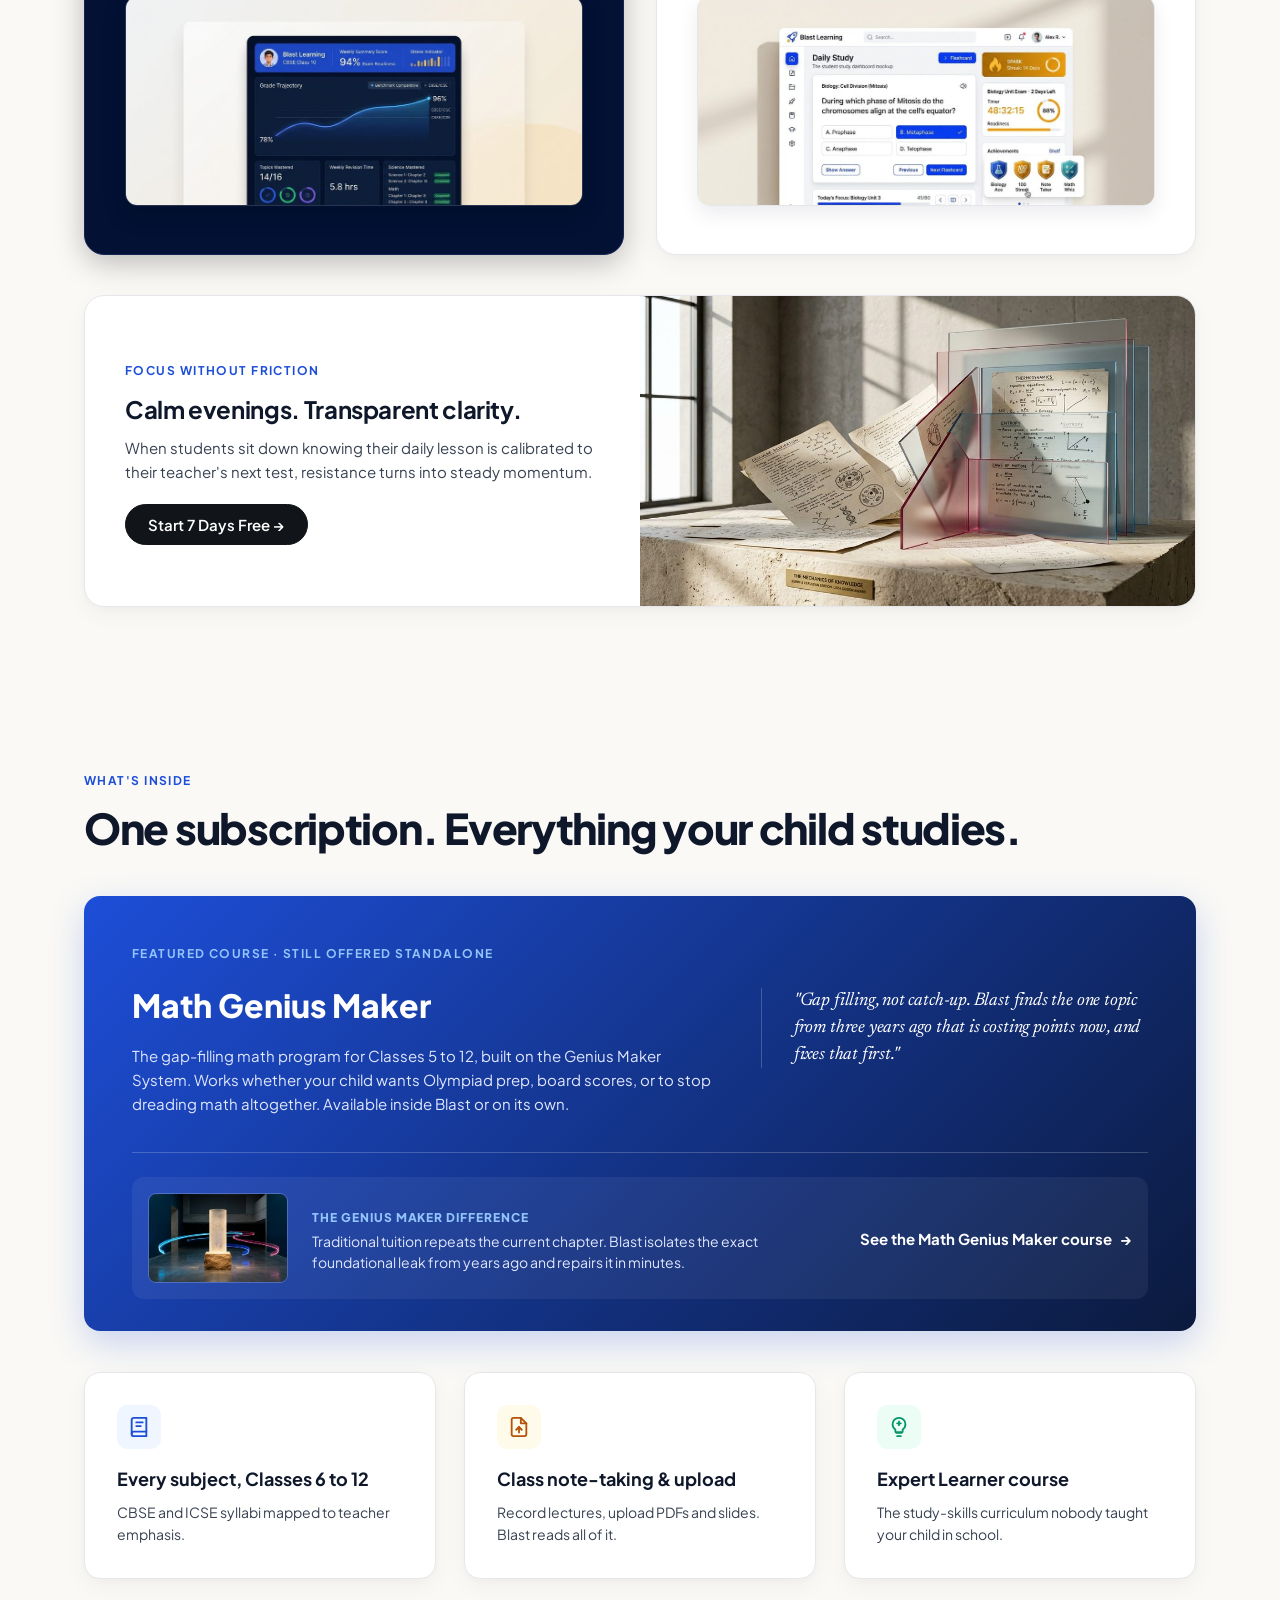
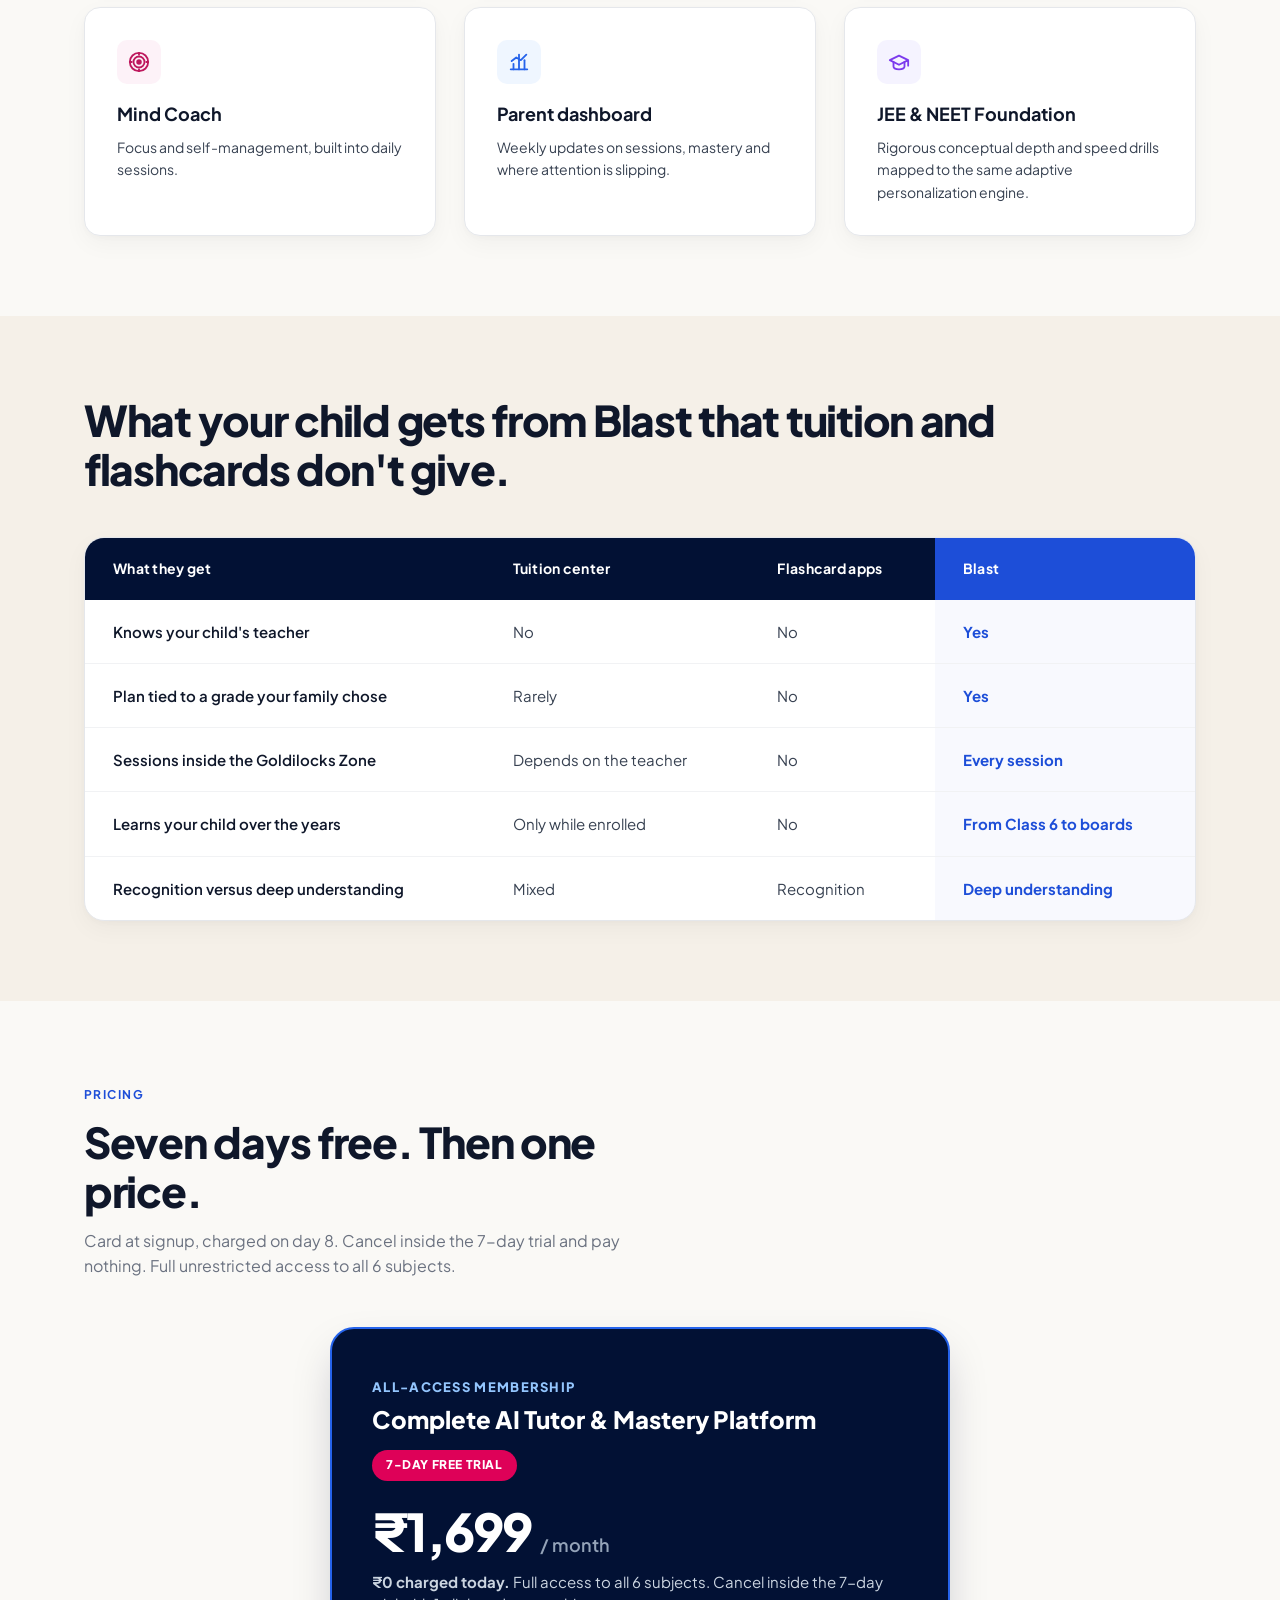
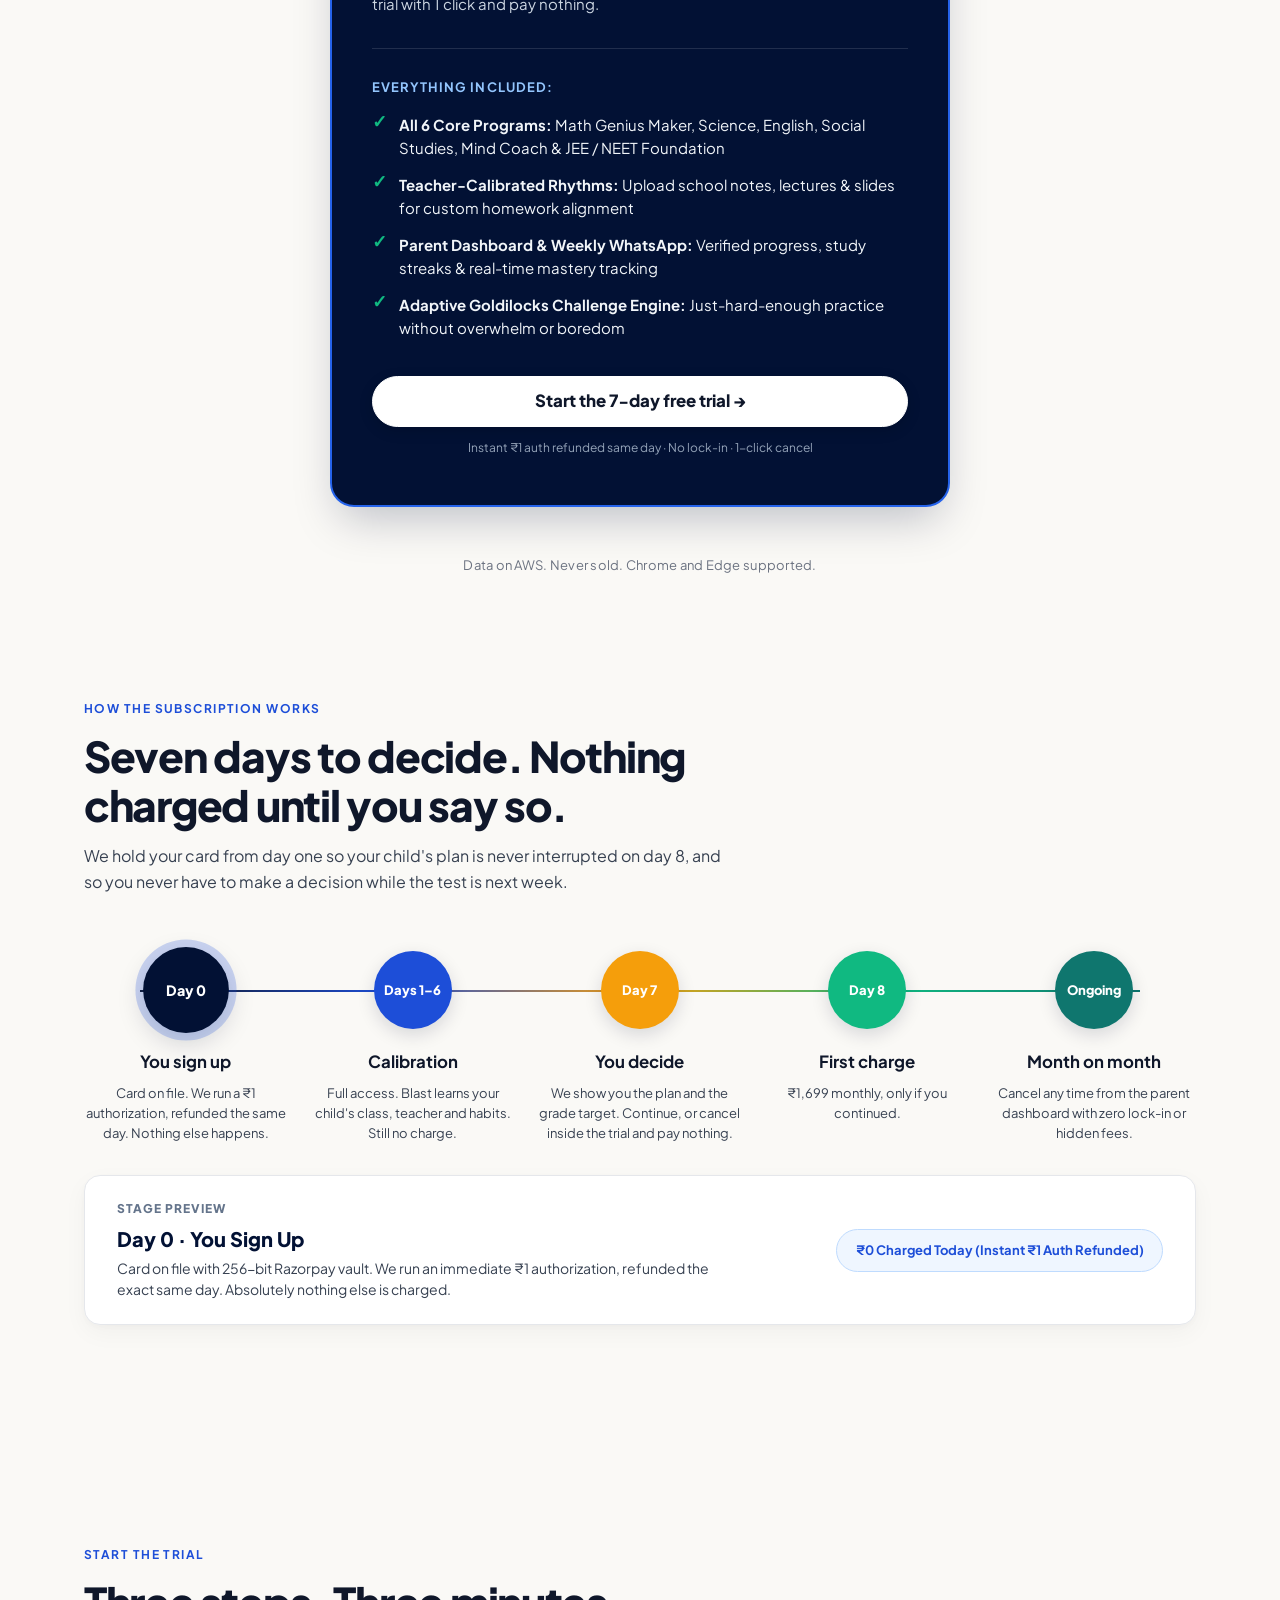
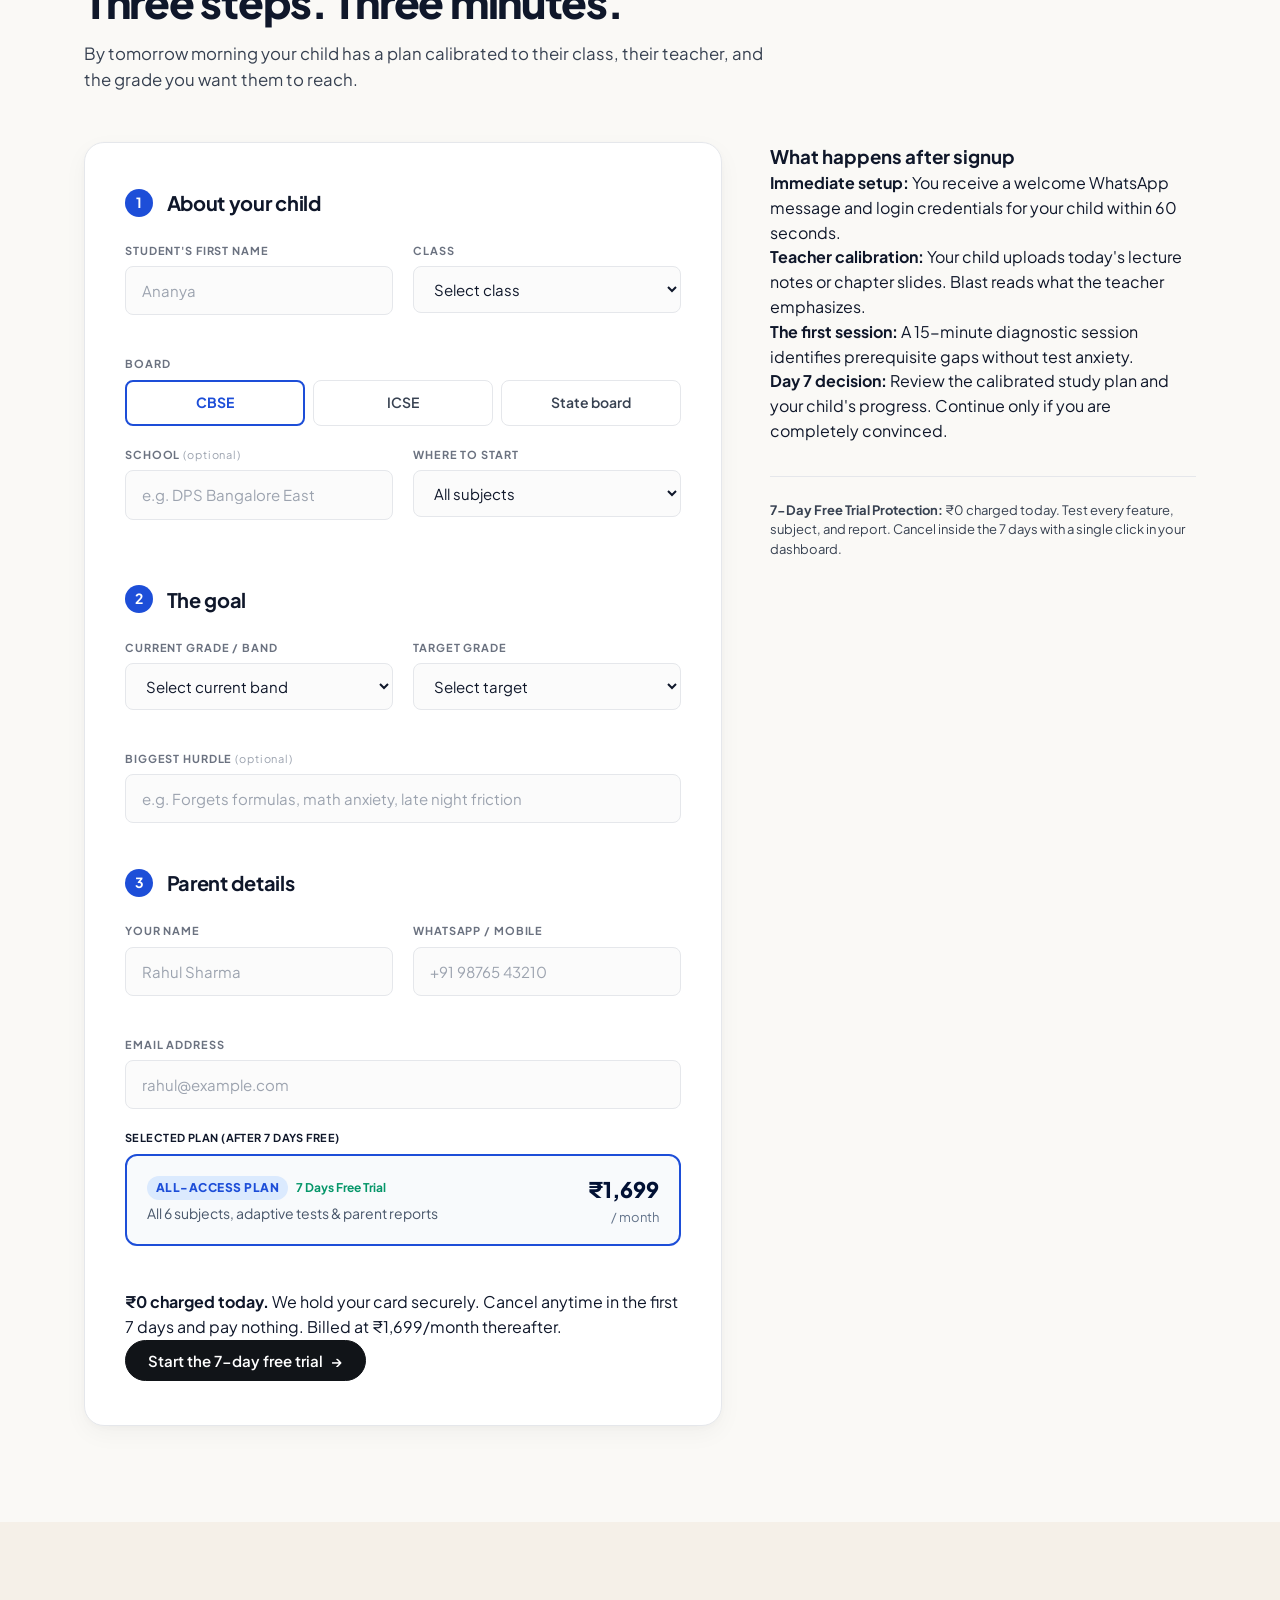
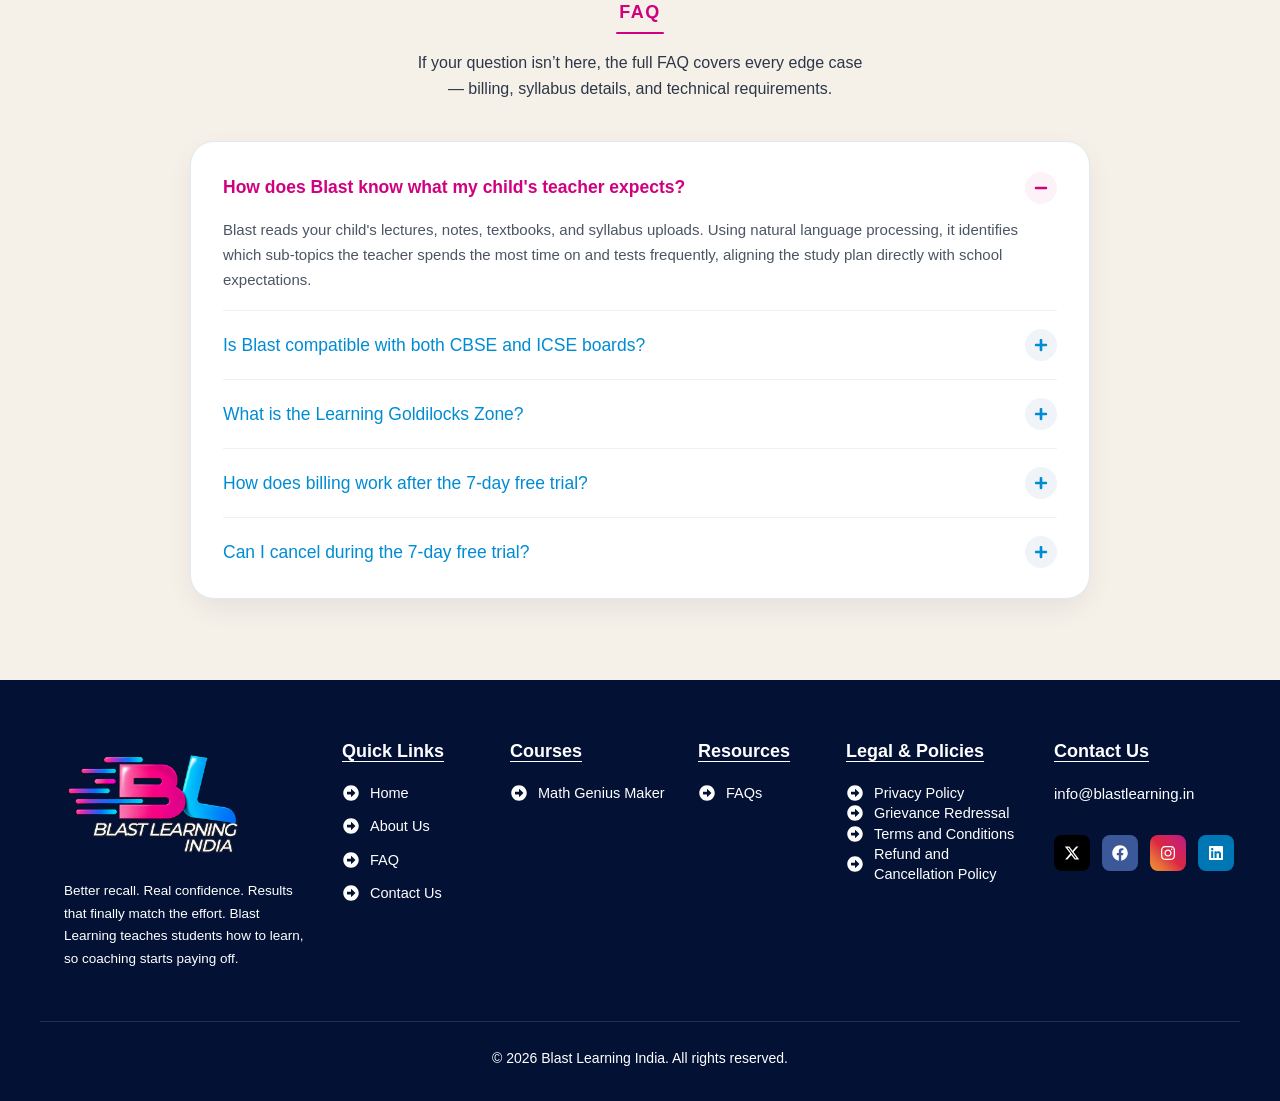
==== commit cdb55ee3: "Fix navbar to match authentic live blastlearning.in header exactly" ====
--- a/index.html
+++ b/index.html
@@ -14,53 +14,65 @@
    Pixel-Perfect Match to https://blastlearning.in/
    ==================================================================== */
 
+/* Outer sticky header with soft drop shadow */
+body:not(.elementor-editor-active) .elementor-location-header,
 header.elementor-55.elementor-location-header {
-  width: 100% !important;
   position: sticky !important;
   top: 0 !important;
   left: 0 !important;
-  z-index: 9999 !important;
+  width: 100% !important;
+  z-index: 99999 !important;
   background-color: #ffffff !important;
-  border-bottom: 1px solid #de0158 !important;
-  box-shadow: 0px 0px 3px 3px rgba(0, 0, 0, 0.04) inset !important;
+  box-shadow: 0px 5px 18px rgba(0, 0, 0, 0.08) !important;
+  border: none !important;
+  margin: 0 !important;
+  padding: 0 !important;
+  display: block !important;
 }
 
 /* Neutralize Elementor flex-grow zero-width calculation on widgets */
 .elementor-55 * {
   --container-widget-width: auto !important;
-}
-
-/* Master Header Container (1200px max width centered, single horizontal row) */
+  box-sizing: border-box !important;
+}
+
+/* Master Header Container: 1200px max width centered, magenta bottom line and subtle inset shadow */
 .elementor-55 .elementor-element-3c6acfc,
 .elementor-55 .e-3c6acfc-62e36c9 {
+  width: 1200px !important;
+  max-width: 100% !important;
+  min-height: 70px !important;
+  margin: 0 auto !important;
+  position: relative !important;
+  z-index: 999 !important;
+  border-width: 0 0 1px 0 !important;
+  border-style: solid !important;
+  border-color: #de0158 !important;
+  background-color: #ffffff !important;
+  box-shadow: 0px 0px 3px 3px rgba(0, 0, 0, 0.04) inset !important;
+  transform: translate3d(0px, 0px, 0px) !important;
   display: flex !important;
   flex-direction: row !important;
   flex-wrap: nowrap !important;
-  justify-content: space-between !important;
+  gap: 14px !important;
+  justify-content: center !important;
   align-items: center !important;
-  width: 1200px !important;
-  max-width: 100% !important;
-  min-height: 125px !important;
-  margin: 0 auto !important;
-  padding: 22px 24px 28px 24px !important;
+  padding: 10px !important;
   box-sizing: border-box !important;
-  background: transparent !important;
-  border: none !important;
-  box-shadow: none !important;
-  position: relative !important;
-}
-
-/* Left Group: Logo + Navigation */
+}
+
+/* Left Group: Logo + Desktop Nav Menu */
 .elementor-55 .elementor-element-e7376c1 {
   display: flex !important;
   flex-direction: row !important;
+  flex-wrap: nowrap !important;
   align-items: center !important;
-  justify-content: flex-start !important;
-  flex: 0 0 auto !important;
-  width: auto !important;
-  gap: 36px !important;
+  justify-content: center !important;
+  flex: 0 0 70% !important;
+  width: 70% !important;
   margin: 0 !important;
   padding: 0 !important;
+  gap: 20px !important;
 }
 
 /* Logo */
@@ -68,228 +80,233 @@
   display: flex !important;
   align-items: center !important;
   flex: 0 0 auto !important;
-  width: auto !important;
+  width: 120px !important;
   margin: 0 !important;
   padding: 0 !important;
 }
 .elementor-55 .elementor-element-1699c44 img {
   width: 117px !important;
+  max-width: 120px !important;
   height: 59px !important;
-  max-width: 120px !important;
+  object-fit: contain !important;
   display: block !important;
 }
 
 /* Nav Menu Container */
 .elementor-55 .elementor-element-a9d4c74 {
   display: flex !important;
-  align-items: center !important;
-  flex: 0 0 auto !important;
-  width: auto !important;
-  margin: 0 !important;
-  padding: 0 !important;
-}
-
-/* Desktop Main Nav */
-.elementor-55 .elementor-nav-menu--main {
-  display: flex !important;
-  align-items: center !important;
-  width: auto !important;
-}
-.elementor-55 .elementor-nav-menu--main ul.elementor-nav-menu {
-  display: flex !important;
-  flex-direction: row !important;
-  flex-wrap: nowrap !important;
-  align-items: center !important;
-  list-style: none !important;
-  margin: 0 !important;
-  padding: 0 !important;
-  width: auto !important;
-  gap: 6px !important;
-}
-.elementor-55 .elementor-nav-menu--main > ul.elementor-nav-menu > li {
-  display: inline-flex !important;
-  align-items: center !important;
-  flex: 0 0 auto !important;
-  width: auto !important;
-  margin: 0 !important;
-  padding: 0 !important;
-  position: relative !important;
-  list-style: none !important;
-}
-.elementor-55 .elementor-nav-menu--main .elementor-item {
-  font-family: "Poppins", Sans-serif !important;
-  font-size: 16px !important;
-  font-weight: 500 !important;
-  color: #1A1A1A !important;
-  fill: #1A1A1A !important;
-  padding: 10px 14px !important;
-  display: inline-flex !important;
-  align-items: center !important;
-  text-decoration: none !important;
-  position: relative !important;
-  transition: color 0.2s ease, fill 0.2s ease !important;
-  line-height: 1.2 !important;
-  white-space: nowrap !important;
-}
-.elementor-55 .elementor-nav-menu--main .elementor-item:hover,
-.elementor-55 .elementor-nav-menu--main .elementor-item.elementor-item-active {
-  color: #ED1E79 !important;
-  fill: #ED1E79 !important;
-}
-
-/* Active Underline for Home / Current page */
-.elementor-55 .elementor-nav-menu--main .elementor-item.elementor-item-active::after {
-  content: "" !important;
-  position: absolute !important;
-  bottom: -2px !important;
-  left: 14px !important;
-  right: 14px !important;
-  height: 2px !important;
-  background-color: #D1007F !important;
-  display: block !important;
-}
-
-/* Courses Dropdown Chevron Icon */
-.elementor-55 .elementor-item .sub-arrow {
-  display: inline-flex !important;
-  align-items: center !important;
-  margin-left: 6px !important;
-  vertical-align: middle !important;
-}
-.elementor-55 .elementor-item .sub-arrow svg {
-  width: 10px !important;
-  height: 10px !important;
-  fill: currentColor !important;
-  transition: transform 0.25s ease !important;
-}
-
-/* Desktop Dropdown Sub-menu */
-@media (min-width: 1025px) {
-  .elementor-55 .elementor-menu-toggle {
-    display: none !important;
-  }
-  .elementor-55 .elementor-nav-menu--dropdown.elementor-nav-menu__container {
-    display: none !important;
-  }
-  .elementor-55 .elementor-nav-menu--main li.menu-item-has-children {
-    position: relative !important;
-  }
-  .elementor-55 .elementor-nav-menu--main li.menu-item-has-children > .sub-menu {
-    position: absolute !important;
-    top: 100% !important;
-    left: 0 !important;
-    min-width: 210px !important;
-    background-color: #008CD3 !important;
-    border-radius: 10px !important;
-    padding: 6px 0 !important;
-    margin: 4px 0 0 0 !important;
-    list-style: none !important;
-    box-shadow: 0 10px 25px rgba(0, 0, 0, 0.15) !important;
-    display: none !important;
-    opacity: 0 !important;
-    visibility: hidden !important;
-    transform: translateY(6px) !important;
-    transition: opacity 0.2s ease, transform 0.2s ease, visibility 0.2s ease !important;
-    z-index: 10000 !important;
-  }
-  .elementor-55 .elementor-nav-menu--main li.menu-item-has-children:hover > .sub-menu,
-  .elementor-55 .elementor-nav-menu--main li.menu-item-has-children:focus-within > .sub-menu {
-    display: block !important;
-    opacity: 1 !important;
-    visibility: visible !important;
-    transform: translateY(0) !important;
-  }
-  .elementor-55 .elementor-nav-menu--main li.menu-item-has-children:hover .sub-arrow svg {
-    transform: rotate(180deg) !important;
-  }
-  .elementor-55 .elementor-nav-menu--main .sub-menu a {
-    font-family: "Poppins", Sans-serif !important;
-    font-size: 14px !important;
-    font-weight: 400 !important;
-    color: #FFFFFF !important;
-    fill: #FFFFFF !important;
-    padding: 10px 18px !important;
-    display: block !important;
-    text-decoration: none !important;
-    white-space: nowrap !important;
-    transition: background-color 0.2s ease, color 0.2s ease !important;
-  }
-  .elementor-55 .elementor-nav-menu--main .sub-menu li:first-child a {
-    border-top-left-radius: 10px !important;
-    border-top-right-radius: 10px !important;
-  }
-  .elementor-55 .elementor-nav-menu--main .sub-menu li:last-child a {
-    border-bottom-right-radius: 10px !important;
-    border-bottom-left-radius: 10px !important;
-  }
-  .elementor-55 .elementor-nav-menu--main .sub-menu a:hover,
-  .elementor-55 .elementor-nav-menu--main .sub-menu a:focus {
-    background-color: #96CCE8 !important;
-    color: #060505 !important;
-  }
-}
-
-/* Right Group: CTA Buttons */
-.elementor-55 .elementor-element-41bec5d {
-  display: flex !important;
-  flex-direction: row !important;
-  align-items: center !important;
-  justify-content: flex-end !important;
-  flex: 0 0 auto !important;
-  width: auto !important;
-  margin: 0 !important;
-  padding: 0 !important;
-}
-.elementor-55 .elementor-element-97a2151 {
-  display: flex !important;
-  flex-direction: row !important;
-  align-items: center !important;
-  justify-content: flex-end !important;
-  flex: 0 0 auto !important;
-  width: auto !important;
-  gap: 16px !important;
-  margin: 0 !important;
-  padding: 0 !important;
-}
-
-/* Sign Up Button + 'for 14-day trial' Stack */
-.elementor-55 .elementor-element-3b6a7c3 {
-  display: flex !important;
-  flex-direction: column !important;
   align-items: center !important;
   justify-content: center !important;
   flex: 0 0 auto !important;
   width: auto !important;
   margin: 0 !important;
   padding: 0 !important;
-  position: relative !important;
-}
-.elementor-55 .elementor-element-2270f5f {
+}
+
+/* Desktop Main Nav */
+.elementor-55 .elementor-nav-menu--main {
   display: flex !important;
   align-items: center !important;
-  flex: 0 0 auto !important;
+  justify-content: center !important;
   width: auto !important;
+}
+.elementor-55 .elementor-nav-menu--main ul.elementor-nav-menu {
+  display: flex !important;
+  flex-direction: row !important;
+  flex-wrap: nowrap !important;
+  align-items: center !important;
+  justify-content: center !important;
+  list-style: none !important;
   margin: 0 !important;
   padding: 0 !important;
 }
+.elementor-55 .elementor-nav-menu--main ul.elementor-nav-menu > li {
+  display: inline-flex !important;
+  align-items: center !important;
+  list-style: none !important;
+  margin: 0 !important;
+  padding: 0 !important;
+  position: relative !important;
+}
+.elementor-55 .elementor-nav-menu--main .elementor-item {
+  font-family: 'Poppins', Sans-serif !important;
+  font-size: 16px !important;
+  font-weight: 500 !important;
+  line-height: 20px !important;
+  color: #1A1A1A !important;
+  fill: #1A1A1A !important;
+  padding: 13px 20px !important;
+  margin: 0 13px !important;
+  display: inline-flex !important;
+  align-items: center !important;
+  text-decoration: none !important;
+  position: relative !important;
+  white-space: nowrap !important;
+  transition: color 0.25s ease, fill 0.25s ease !important;
+}
+.elementor-55 .elementor-nav-menu--main ul.elementor-nav-menu > li:first-child a.elementor-item {
+  margin: 0 13px 0 0 !important;
+}
+.elementor-55 .elementor-nav-menu--main ul.elementor-nav-menu > li:last-child a.elementor-item {
+  margin: 0 0 0 13px !important;
+}
+.elementor-55 .elementor-nav-menu--main .elementor-item:hover,
+.elementor-55 .elementor-nav-menu--main .elementor-item:focus {
+  color: #ED1E79 !important;
+  fill: #ED1E79 !important;
+}
+.elementor-55 .elementor-nav-menu--main .elementor-item.elementor-item-active {
+  color: #D1007F !important;
+  fill: #D1007F !important;
+}
+
+/* Active Underline */
+.elementor-55 .elementor-nav-menu--main .elementor-item.elementor-item-active::after {
+  content: "" !important;
+  display: block !important;
+  position: absolute !important;
+  bottom: 0px !important;
+  left: 0px !important;
+  width: 100% !important;
+  height: 1px !important;
+  background-color: #D1007F !important;
+}
+
+/* Chevron Down Arrow Icon inside Courses */
+.elementor-55 .elementor-nav-menu .sub-arrow {
+  align-items: center !important;
+  display: inline-flex !important;
+  line-height: 1 !important;
+  margin-top: -10px !important;
+  margin-bottom: -10px !important;
+  padding: 10px 0 10px 10px !important;
+}
+.elementor-55 .elementor-nav-menu .sub-arrow svg {
+  width: 1em !important;
+  height: 1em !important;
+  fill: currentColor !important;
+  transition: transform 0.25s ease !important;
+}
+.elementor-55 .elementor-nav-menu--main li.menu-item-has-children:hover .sub-arrow svg {
+  transform: rotate(180deg) !important;
+}
+
+/* Desktop Dropdown Sub-menu */
+.elementor-55 .elementor-nav-menu--main li.menu-item-has-children {
+  position: relative !important;
+}
+.elementor-55 .elementor-nav-menu--main .sub-menu {
+  position: absolute !important;
+  top: calc(100% + 6px) !important;
+  left: 13px !important;
+  min-width: 220px !important;
+  background-color: #008CD3 !important;
+  border-radius: 10px !important;
+  padding: 6px 0 !important;
+  margin: 0 !important;
+  list-style: none !important;
+  box-shadow: 0 10px 25px rgba(0, 0, 0, 0.15) !important;
+  display: none !important;
+  opacity: 0 !important;
+  visibility: hidden !important;
+  transform: translateY(6px) !important;
+  transition: opacity 0.2s ease, transform 0.2s ease, visibility 0.2s ease !important;
+  z-index: 10000 !important;
+}
+.elementor-55 .elementor-nav-menu--main li.menu-item-has-children:hover > .sub-menu,
+.elementor-55 .elementor-nav-menu--main li.menu-item-has-children:focus-within > .sub-menu {
+  display: block !important;
+  opacity: 1 !important;
+  visibility: visible !important;
+  transform: translateY(0) !important;
+}
+.elementor-55 .elementor-nav-menu--main .sub-menu li {
+  list-style: none !important;
+  margin: 0 !important;
+  padding: 0 !important;
+}
+.elementor-55 .elementor-nav-menu--main .sub-menu a {
+  font-family: 'Poppins', Sans-serif !important;
+  font-size: 14px !important;
+  font-weight: 400 !important;
+  color: #FFFFFF !important;
+  fill: #FFFFFF !important;
+  padding: 8px 18px !important;
+  display: block !important;
+  text-decoration: none !important;
+  white-space: nowrap !important;
+  transition: background-color 0.2s ease, color 0.2s ease !important;
+}
+.elementor-55 .elementor-nav-menu--main .sub-menu li:first-child a {
+  border-top-left-radius: 10px !important;
+  border-top-right-radius: 10px !important;
+}
+.elementor-55 .elementor-nav-menu--main .sub-menu li:last-child a {
+  border-bottom-right-radius: 10px !important;
+  border-bottom-left-radius: 10px !important;
+}
+.elementor-55 .elementor-nav-menu--main .sub-menu a:hover,
+.elementor-55 .elementor-nav-menu--main .sub-menu a:focus,
+.elementor-55 .elementor-nav-menu--main .sub-menu a.elementor-item-active {
+  background-color: #96CCE8 !important;
+  color: #060505 !important;
+  fill: #060505 !important;
+}
+
+/* Right Group: CTA Buttons */
+.elementor-55 .elementor-element-41bec5d {
+  display: flex !important;
+  flex-direction: row !important;
+  align-items: flex-start !important;
+  justify-content: center !important;
+  flex: 0 0 30% !important;
+  width: 30% !important;
+  gap: 14px !important;
+  margin: 0 !important;
+  padding: 10px !important;
+}
+.elementor-55 .elementor-element-97a2151 {
+  display: flex !important;
+  flex-direction: row !important;
+  align-items: flex-start !important;
+  justify-content: center !important;
+  width: 100% !important;
+  gap: 14px !important;
+  margin: 0 !important;
+  padding: 10px !important;
+}
+
+/* Sign Up Button + 'for 7-day trial' Stack */
+.elementor-55 .elementor-element-3b6a7c3 {
+  display: flex !important;
+  flex-direction: column !important;
+  align-items: center !important;
+  justify-content: space-evenly !important;
+  flex: 0 0 61% !important;
+  width: 61% !important;
+  gap: 20px !important;
+  margin: 0 !important;
+  padding: 0 !important;
+}
+.elementor-55 .elementor-element-2270f5f {
+  margin: 0 !important;
+  padding: 0 !important;
+}
 .elementor-55 .elementor-element-2270f5f .elementor-button {
   background-color: #ED1E79 !important;
-  font-family: "Poppins", Sans-serif !important;
+  font-family: 'Poppins', Sans-serif !important;
   font-size: 14px !important;
   font-weight: 500 !important;
   line-height: 1.2em !important;
   fill: #FFFFFF !important;
   color: #FFFFFF !important;
-  border: 2px solid #ED1E79 !important;
+  border: 2px solid #FFFFFF !important;
   border-radius: 10px !important;
-  padding: 10px 18px !important;
-  height: 42px !important;
-  box-sizing: border-box !important;
-  display: inline-flex !important;
-  align-items: center !important;
+  padding: 15px 15px !important;
+  display: inline-block !important;
   text-decoration: none !important;
   transition: all 0.2s ease !important;
-  margin: 0 !important;
+  box-sizing: border-box !important;
 }
 .elementor-55 .elementor-element-2270f5f .elementor-button:hover,
 .elementor-55 .elementor-element-2270f5f .elementor-button:focus {
@@ -302,7 +319,7 @@
   display: flex !important;
   flex-direction: row-reverse !important;
   align-items: center !important;
-  gap: 10px !important;
+  gap: 11px !important;
 }
 .elementor-55 .elementor-element-2270f5f .elementor-button-icon {
   display: inline-flex !important;
@@ -313,36 +330,30 @@
   height: 14px !important;
   fill: currentColor !important;
 }
-
-/* Caption under Sign Up Now */
+.elementor-55 .elementor-element-2270f5f .elementor-button-text {
+  font-family: 'Poppins', Sans-serif !important;
+}
+
+/* Trial Text */
 .elementor-55 .e-aaa0a9c-cdf690f {
-  position: absolute !important;
-  top: 100% !important;
-  left: 0 !important;
-  right: 0 !important;
-  margin: 6px 0 0 0 !important;
-  padding: 0 !important;
-  font-family: "Poppins", Sans-serif !important;
+  font-family: 'Poppins', Sans-serif !important;
   font-weight: 600 !important;
-  font-size: 12px !important;
-  color: #1A1A1A !important;
-  line-height: 1.2 !important;
+  font-size: 13px !important;
+  line-height: 19.5px !important;
+  color: #333333 !important;
+  margin-top: -14px !important;
+  margin-bottom: 0 !important;
   text-align: center !important;
-  white-space: nowrap !important;
 }
 
 /* Login Button */
 .elementor-55 .elementor-element-d97f3af {
-  display: flex !important;
-  align-items: center !important;
-  flex: 0 0 auto !important;
-  width: auto !important;
   margin: 0 !important;
   padding: 0 !important;
 }
 .elementor-55 .elementor-element-d97f3af .elementor-button {
   background-color: #FFFFFF !important;
-  font-family: "Poppins", Sans-serif !important;
+  font-family: 'Poppins', Sans-serif !important;
   font-size: 16px !important;
   font-weight: 500 !important;
   line-height: 1.2em !important;
@@ -350,27 +361,24 @@
   color: #008CD3 !important;
   border: 2px solid #008CD3 !important;
   border-radius: 10px !important;
-  padding: 10px 18px !important;
-  height: 42px !important;
-  box-sizing: border-box !important;
-  display: inline-flex !important;
-  align-items: center !important;
+  padding: 12px 24px !important;
+  display: inline-block !important;
   text-decoration: none !important;
   transition: all 0.2s ease !important;
-  margin: 0 !important;
+  box-sizing: border-box !important;
 }
 .elementor-55 .elementor-element-d97f3af .elementor-button:hover,
 .elementor-55 .elementor-element-d97f3af .elementor-button:focus {
-  background-color: #008CD3 !important;
-  color: #FFFFFF !important;
-  fill: #FFFFFF !important;
+  background-color: #FFFFFF !important;
+  color: #008CD3 !important;
+  fill: #008CD3 !important;
   border-color: #008CD3 !important;
 }
 .elementor-55 .elementor-element-d97f3af .elementor-button-content-wrapper {
   display: flex !important;
   flex-direction: row !important;
   align-items: center !important;
-  gap: 10px !important;
+  gap: 12px !important;
 }
 .elementor-55 .elementor-element-d97f3af .elementor-button-icon {
   display: inline-flex !important;
@@ -382,7 +390,16 @@
   fill: currentColor !important;
 }
 
-/* Tablet & Mobile Nav Responsive Rules */
+/* Mobile & Tablet Styles */
+@media (min-width: 1025px) {
+  .elementor-55 .elementor-menu-toggle {
+    display: none !important;
+  }
+  .elementor-55 .elementor-nav-menu--dropdown.elementor-nav-menu__container {
+    display: none !important;
+  }
+}
+
 @media (max-width: 1024px) {
   .elementor-55 .elementor-nav-menu--main {
     display: none !important;
@@ -392,66 +409,88 @@
     align-items: center !important;
     justify-content: center !important;
     cursor: pointer !important;
-    margin-left: 16px !important;
+    width: 35px !important;
+    height: 35px !important;
+    background-color: #ED1E79 !important;
+    border-radius: 6px !important;
+    padding: 6px !important;
+    box-sizing: border-box !important;
   }
   .elementor-55 .elementor-menu-toggle svg {
-    width: 22px !important;
-    height: 22px !important;
-    fill: #1A1A1A !important;
-  }
-  .elementor-55 .elementor-menu-toggle .elementor-menu-toggle__icon--close {
+    fill: #FFFFFF !important;
+    width: 20px !important;
+    height: 20px !important;
+  }
+  .elementor-55 .elementor-menu-toggle__icon--close {
     display: none !important;
   }
-  .elementor-55 .elementor-menu-toggle.is-active .elementor-menu-toggle__icon--open {
+  .elementor-55 .elementor-menu-toggle.elementor-active .elementor-menu-toggle__icon--open {
     display: none !important;
   }
-  .elementor-55 .elementor-menu-toggle.is-active .elementor-menu-toggle__icon--close {
+  .elementor-55 .elementor-menu-toggle.elementor-active .elementor-menu-toggle__icon--close {
     display: block !important;
   }
-  .elementor-55 .elementor-nav-menu--dropdown {
+  .elementor-55 .elementor-nav-menu--dropdown.elementor-nav-menu__container {
+    display: none;
     position: absolute !important;
     top: 100% !important;
     left: 0 !important;
     width: 100% !important;
     background-color: #008CD3 !important;
-    padding: 16px 24px !important;
-    display: none !important;
+    border-radius: 0 0 10px 10px !important;
     box-shadow: 0 10px 25px rgba(0, 0, 0, 0.15) !important;
+    padding: 12px 20px !important;
     z-index: 10000 !important;
-  }
-  .elementor-55 .elementor-nav-menu--dropdown.is-active {
+    box-sizing: border-box !important;
+  }
+  .elementor-55 .elementor-nav-menu--dropdown.elementor-nav-menu__container.elementor-active {
     display: block !important;
   }
-  .elementor-55 .elementor-nav-menu--dropdown ul {
+  .elementor-55 .elementor-nav-menu--dropdown ul.elementor-nav-menu {
     list-style: none !important;
+    padding: 0 !important;
     margin: 0 !important;
-    padding: 0 !important;
-  }
-  .elementor-55 .elementor-nav-menu--dropdown li {
-    margin: 8px 0 !important;
-    list-style: none !important;
-  }
-  .elementor-55 .elementor-nav-menu--dropdown a {
+    display: flex !important;
+    flex-direction: column !important;
+    gap: 8px !important;
+  }
+  .elementor-55 .elementor-nav-menu--dropdown .elementor-item {
+    font-family: 'Poppins', Sans-serif !important;
+    font-size: 15px !important;
+    font-weight: 500 !important;
     color: #FFFFFF !important;
-    font-family: "Poppins", Sans-serif !important;
-    font-size: 16px !important;
-    font-weight: 500 !important;
+    text-decoration: none !important;
+    display: flex !important;
+    justify-content: space-between !important;
+    align-items: center !important;
+    padding: 8px 12px !important;
+  }
+  .elementor-55 .elementor-nav-menu--dropdown .elementor-sub-item {
+    font-family: 'Poppins', Sans-serif !important;
+    font-size: 14px !important;
+    color: #E0F2FE !important;
     text-decoration: none !important;
     display: block !important;
-    padding: 8px 0 !important;
-  }
-  .elementor-55 .elementor-nav-menu--dropdown .sub-menu {
-    padding-left: 20px !important;
-    list-style: none !important;
+    padding: 6px 20px !important;
+  }
+  .elementor-55 .elementor-element-e7376c1 {
+    width: 50% !important;
+    justify-content: flex-start !important;
+  }
+  .elementor-55 .elementor-element-41bec5d {
+    width: 50% !important;
+    justify-content: flex-end !important;
   }
 }
 
 @media (max-width: 767px) {
   .elementor-55 .elementor-element-3c6acfc,
   .elementor-55 .e-3c6acfc-62e36c9 {
-    flex-wrap: wrap !important;
-    padding: 10px 16px !important;
-    justify-content: space-between !important;
+    flex-direction: column !important;
+    align-items: stretch !important;
+    padding: 8px 12px !important;
+    min-height: auto !important;
+    gap: 8px !important;
   }
   .elementor-55 .elementor-element-e7376c1 {
     width: 100% !important;
@@ -460,179 +499,18 @@
   .elementor-55 .elementor-element-41bec5d {
     width: 100% !important;
     justify-content: center !important;
-    margin-top: 10px !important;
+    margin-top: 5px !important;
   }
   .elementor-55 .elementor-element-2270f5f .elementor-button,
   .elementor-55 .elementor-element-d97f3af .elementor-button {
-    font-size: 13px !important;
-    padding: 8px 14px !important;
-  }
-}
-
-/* ====================================================================
-   APPROVED STUDY GUIDE BODY STYLES (SCOPED UNDER #study-guide-page)
-   ==================================================================== */
-/* ====================================================================
-   STUDY GUIDE MODULE BASE ROOT (ISOLATED WRAPPER)
-   ==================================================================== */
-#study-guide-page {
-  font-family: var(--font-display);
-  background: var(--cream);
-  color: var(--ink);
-  overflow-x: hidden;
-  position: relative;
-  width: 100%;
-  line-height: 1.5;
-}
-/* ====================================================================
-   THE LIVING LEARNING CONTINUUM (PAGE-WIDE CONNECTING SPINE)
-   ==================================================================== */
-#study-guide-page .living-spine {
-  position: fixed;
-  left: 28px;
-  top: 0;
-  bottom: 0;
-  width: 2px;
-  background: linear-gradient(180deg, 
-    rgba(168, 0, 90, 0) 0%,
-    rgba(168, 0, 90, 0.4) 15%,
-    rgba(9, 96, 160, 0.5) 50%,
-    rgba(168, 0, 90, 0.4) 85%,
-    rgba(168, 0, 90, 0) 100%
-  );
-  z-index: 99;
-  pointer-events: none;
-  opacity: 0.7;
-}
-
-@media (max-width: 768px) {
-  #study-guide-page .living-spine { display: none; }
-}
-
-/* ====================================================================
-   ACT 1: THE HERO CAMPAIGN CANVAS
-   Art-directed hero with 100% visible, unobstructed campaign image
-   ==================================================================== */
-#study-guide-page .hero-campaign {
-  position: relative;
-  min-height: calc(100vh - 125px);
-  padding: 40px 24px 50px;
-  display: flex;
-  flex-direction: column;
-  justify-content: center;
-  background: var(--cream);
-  overflow: hidden;
-}
-
-#study-guide-page .hero-grid {
-  position: relative;
-  z-index: 2;
-  max-width: 1360px;
-  margin: 0 auto;
-  width: 100%;
-  display: grid;
-  grid-template-columns: 1fr;
-  gap: 48px;
-  align-items: center;
-}
-
-@media (min-width: 1024px) {
-  #study-guide-page .hero-grid {
-    grid-template-columns: 1.05fr 1.15fr;
-    gap: 56px;
-  }
-}
-
-#study-guide-page .hero-copy-column {
-  max-width: 660px;
-}
-
-#study-guide-page .hero-display-h1 {
-  font-size: clamp(2.1rem, 4.6vw, 3.8rem);
-  font-weight: 900;
-  line-height: 1.06;
-  letter-spacing: -0.035em;
-  color: var(--ink);
-  margin-bottom: 20px;
-}
-#study-guide-page .h1-clip-line {
-  display: block;
-  overflow: hidden;
-}
-#study-guide-page .h1-text-reveal {
-  display: block;
-  transform: translateY(0);
-}
-
-#study-guide-page .hero-lead-text {
-  font-size: clamp(1rem, 1.8vw, 1.18rem);
-  font-weight: 400;
-  color: var(--ink-secondary);
-  line-height: 1.58;
-  max-width: 560px;
-  margin-bottom: 28px;
-  opacity: 1;
-  transform: translateY(0);
-}
-
-#study-guide-page .hero-actions-cluster {
-  display: flex;
-  flex-wrap: wrap;
-  align-items: center;
-  gap: 16px;
-  opacity: 1;
-  transform: translateY(0);
-}
-
-#study-guide-page .btn-primary-glow {
-  display: inline-flex;
-  align-items: center;
-  gap: 10px;
-  padding: 16px 36px;
-  font-size: 0.95rem;
-  font-weight: 700;
-  color: var(--white);
-  background: var(--berry);
-  border-radius: 12px;
-  text-decoration: none;
-  box-shadow: 0 8px 28px var(--berry-glow);
-  transition: background var(--dur-fast) var(--ease-out), transform var(--dur-fast) var(--ease-out), box-shadow var(--dur-fast) var(--ease-out);
-}
-#study-guide-page .btn-primary-glow:hover {
-  background: #8E004B;
-  transform: translateY(-2px);
-  box-shadow: 0 12px 36px var(--berry-glow);
-}
-#study-guide-page .btn-primary-glow svg {
-  transition: transform 0.25s ease;
-}
-#study-guide-page .btn-primary-glow:hover svg {
-  transform: translateX(4px);
-}
-#study-guide-page .btn-primary-glow:active { transform: scale(0.98); }
-
-#study-guide-page .btn-editorial-ghost {
-  display: inline-flex;
-  align-items: center;
-  gap: 10px;
-  padding: 15px 28px;
-  font-size: 0.95rem;
-  font-weight: 600;
-  color: var(--ink);
-  background: rgba(255, 255, 255, 0.7);
-  border: 1.5px solid var(--border-medium);
-  border-radius: 12px;
-  backdrop-filter: blur(8px);
-  cursor: pointer;
-  transition: all var(--dur-fast) ease;
-}
-#study-guide-page .btn-editorial-ghost:hover {
-  border-color: var(--berry);
-  color: var(--berry);
-  background: var(--white);
-  transform: translateY(-1px);
-}
-
+    font-size: 11px !important;
+    padding: 8px 12px !important;
+  }
+  .elementor-55 .e-aaa0a9c-cdf690f {
+    font-size: 9px !important;
+    margin-top: -6px !important;
+  }
+}
 
 
 /* ====================================================================
@@ -1349,12 +1227,6 @@
     box-sizing: border-box !important;
   }
 
-  /* Compact Desktop Nav Items to fit perfectly inside 1200px container */
-  .elementor-55 .elementor-nav-menu--main .elementor-item {
-    font-size: 13.5px !important;
-    padding: 8px 9px !important;
-    white-space: nowrap !important;
-  }
 
   .elementor-55 .elementor-element-3c6acfc {
     max-width: 100% !important;
@@ -4172,14 +4044,14 @@
   <!-- Locked Site Chrome Header (Elementor 55 from https://blastlearning.in/) -->
   <header data-elementor-type="header" data-elementor-id="55" class="elementor elementor-55 elementor-location-header" data-elementor-post-type="elementor_library">
 			<header class="elementor-element elementor-element-3c6acfc e-con e-atomic-element e-flexbox-base e-3c6acfc-62e36c9 " data-id="3c6acfc" data-element_type="e-flexbox" data-e-type="e-flexbox" data-interaction-id="3c6acfc">
-    <div class="elementor-element elementor-element-e7376c1 e-con-full e-flex wpr-particle-no wpr-jarallax-no wpr-parallax-no wpr-sticky-section-no wpr-column-slider-no wpr-equal-height-no e-con e-parent" data-id="e7376c1" data-element_type="container" data-e-type="container">
+    <div class="elementor-element elementor-element-e7376c1 e-con-full e-flex wpr-particle-no wpr-jarallax-no wpr-parallax-no wpr-sticky-section-no wpr-column-slider-no wpr-equal-height-no e-con e-parent e-lazyloaded" data-id="e7376c1" data-element_type="container" data-e-type="container">
 				<div class="elementor-element elementor-element-1699c44 elementor-widget-mobile__width-initial elementor-widget elementor-widget-image" data-id="1699c44" data-element_type="widget" data-e-type="widget" data-widget_type="image.default">
-															<img width="117" height="59" src="[data-uri]" class="attachment-full size-full wp-image-57" alt="Blast Learning" decoding="async" />															</div>
+															<img width="117" height="59" src="[data-uri]" class="attachment-full size-full wp-image-57" alt="">															</div>
 				<div class="elementor-element elementor-element-a9d4c74 elementor-nav-menu--stretch elementor-nav-menu__align-end elementor-nav-menu__text-align-center elementor-widget-mobile__width-initial elementor-nav-menu--dropdown-tablet elementor-nav-menu--toggle elementor-nav-menu--burger elementor-widget elementor-widget-nav-menu" data-id="a9d4c74" data-element_type="widget" data-e-type="widget" data-settings="{&quot;submenu_icon&quot;:{&quot;value&quot;:&quot;&lt;svg aria-hidden=\&quot;true\&quot; class=\&quot;e-font-icon-svg e-fas-angle-down\&quot; viewBox=\&quot;0 0 320 512\&quot; xmlns=\&quot;http:\/\/www.w3.org\/2000\/svg\&quot;&gt;&lt;path d=\&quot;M143 352.3L7 216.3c-9.4-9.4-9.4-24.6 0-33.9l22.6-22.6c9.4-9.4 24.6-9.4 33.9 0l96.4 96.4 96.4-96.4c9.4-9.4 24.6-9.4 33.9 0l22.6 22.6c9.4 9.4 9.4 24.6 0 33.9l-136 136c-9.2 9.4-24.4 9.4-33.8 0z\&quot;&gt;&lt;\/path&gt;&lt;\/svg&gt;&quot;,&quot;library&quot;:&quot;fa-solid&quot;},&quot;toggle_icon_hover_animation&quot;:&quot;pulse&quot;,&quot;full_width&quot;:&quot;stretch&quot;,&quot;layout&quot;:&quot;horizontal&quot;,&quot;toggle&quot;:&quot;burger&quot;}" data-widget_type="nav-menu.default">
 								<nav aria-label="Menu" class="elementor-nav-menu--main elementor-nav-menu__container elementor-nav-menu--layout-horizontal e--pointer-underline e--animation-slide">
-				<ul id="menu-1-a9d4c74" class="elementor-nav-menu"><li class="menu-item menu-item-type-post_type menu-item-object-page menu-item-home menu-item-53"><a href="https://blastlearning.in/" class="elementor-item">Home</a></li>
-<li class="menu-item menu-item-type-post_type menu-item-object-page current-menu-item page_item page-item-20 current_page_item menu-item-has-children menu-item-52"><a href="https://blastlearning.in/courses/" aria-current="page" class="elementor-item elementor-item-active">Courses</a>
-<ul class="sub-menu elementor-nav-menu--dropdown">
+				<ul id="menu-1-a9d4c74" class="elementor-nav-menu" data-smartmenus-id="17953470947554043"><li class="menu-item menu-item-type-post_type menu-item-object-page menu-item-home current-menu-item page_item page-item-18 current_page_item menu-item-53"><a href="https://blastlearning.in/" aria-current="page" class="elementor-item elementor-item-active">Home</a></li>
+<li class="menu-item menu-item-type-post_type menu-item-object-page menu-item-has-children menu-item-52"><a href="https://blastlearning.in/courses/" class="elementor-item has-submenu" id="sm-17953470947554043-1" aria-haspopup="true" aria-controls="sm-17953470947554043-2" aria-expanded="false">Courses<span class="sub-arrow"><svg aria-hidden="true" class="e-font-icon-svg e-fas-angle-down" viewBox="0 0 320 512" xmlns="http://www.w3.org/2000/svg"><path d="M143 352.3L7 216.3c-9.4-9.4-9.4-24.6 0-33.9l22.6-22.6c9.4-9.4 24.6-9.4 33.9 0l96.4 96.4 96.4-96.4c9.4-9.4 24.6-9.4 33.9 0l22.6 22.6c9.4 9.4 9.4 24.6 0 33.9l-136 136c-9.2 9.4-24.4 9.4-33.8 0z"></path></svg></span></a>
+<ul class="sub-menu elementor-nav-menu--dropdown" id="sm-17953470947554043-2" role="group" aria-hidden="true" aria-labelledby="sm-17953470947554043-1" aria-expanded="false">
 	<li class="menu-item menu-item-type-post_type menu-item-object-page menu-item-516"><a href="https://blastlearning.in/courses/math-genius-maker/" class="elementor-sub-item">Math Genius Maker</a></li>
 	<li class="menu-item menu-item-type-post_type menu-item-object-page menu-item-1392"><a href="#" class="elementor-sub-item elementor-item-active" aria-current="page">Study Guide</a></li>
 </ul>
@@ -4188,12 +4060,12 @@
 <li class="menu-item menu-item-type-post_type menu-item-object-page menu-item-50"><a href="https://blastlearning.in/about-us/" class="elementor-item">About Us</a></li>
 <li class="menu-item menu-item-type-post_type menu-item-object-page menu-item-49"><a href="https://blastlearning.in/contact/" class="elementor-item">Contact</a></li>
 </ul>			</nav>
-					<div class="elementor-menu-toggle" role="button" tabindex="0" aria-label="Menu Toggle" aria-expanded="false">
+					<div class="elementor-menu-toggle" role="button" tabindex="0" aria-label="Menu Toggle" aria-expanded="false" style="">
 			<svg aria-hidden="true" role="presentation" class="elementor-menu-toggle__icon--open elementor-animation-pulse e-font-icon-svg e-fas-bars" viewBox="0 0 448 512" xmlns="http://www.w3.org/2000/svg"><path d="M16 132h416c8.837 0 16-7.163 16-16V76c0-8.837-7.163-16-16-16H16C7.163 60 0 67.163 0 76v40c0 8.837 7.163 16 16 16zm0 160h416c8.837 0 16-7.163 16-16v-40c0-8.837-7.163-16-16-16H16c-8.837 0-16 7.163-16 16v40c0 8.837 7.163 16 16 16zm0 160h416c8.837 0 16-7.163 16-16v-40c0-8.837-7.163-16-16-16H16c-8.837 0-16 7.163-16 16v40c0 8.837 7.163 16 16 16z"></path></svg><svg aria-hidden="true" role="presentation" class="elementor-menu-toggle__icon--close elementor-animation-pulse e-font-icon-svg e-eicon-close" viewBox="0 0 1000 1000" xmlns="http://www.w3.org/2000/svg"><path d="M742 167L500 408 258 167C246 154 233 150 217 150 196 150 179 158 167 167 154 179 150 196 150 212 150 229 154 242 171 254L408 500 167 742C138 771 138 800 167 829 196 858 225 858 254 829L496 587 738 829C750 842 767 846 783 846 800 846 817 842 829 829 842 817 846 804 846 783 846 767 842 750 829 737L588 500 833 258C863 229 863 200 833 171 804 137 775 137 742 167Z"></path></svg>		</div>
-					<nav class="elementor-nav-menu--dropdown elementor-nav-menu__container" aria-hidden="true">
-				<ul id="menu-2-a9d4c74" class="elementor-nav-menu"><li class="menu-item menu-item-type-post_type menu-item-object-page menu-item-home menu-item-53"><a href="https://blastlearning.in/" class="elementor-item" tabindex="-1">Home</a></li>
-<li class="menu-item menu-item-type-post_type menu-item-object-page current-menu-item page_item page-item-20 current_page_item menu-item-has-children menu-item-52"><a href="https://blastlearning.in/courses/" aria-current="page" class="elementor-item elementor-item-active" tabindex="-1">Courses</a>
-<ul class="sub-menu elementor-nav-menu--dropdown">
+					<nav class="elementor-nav-menu--dropdown elementor-nav-menu__container" aria-hidden="true" style="width: 1407px; left: 0px; top: 44px;">
+				<ul id="menu-2-a9d4c74" class="elementor-nav-menu" data-smartmenus-id="1795347094757851"><li class="menu-item menu-item-type-post_type menu-item-object-page menu-item-home current-menu-item page_item page-item-18 current_page_item menu-item-53"><a href="https://blastlearning.in/" aria-current="page" class="elementor-item elementor-item-active" tabindex="-1">Home</a></li>
+<li class="menu-item menu-item-type-post_type menu-item-object-page menu-item-has-children menu-item-52"><a href="https://blastlearning.in/courses/" class="elementor-item has-submenu" tabindex="-1" id="sm-1795347094757851-1" aria-haspopup="true" aria-controls="sm-1795347094757851-2" aria-expanded="false">Courses<span class="sub-arrow"><svg aria-hidden="true" class="e-font-icon-svg e-fas-angle-down" viewBox="0 0 320 512" xmlns="http://www.w3.org/2000/svg"><path d="M143 352.3L7 216.3c-9.4-9.4-9.4-24.6 0-33.9l22.6-22.6c9.4-9.4 24.6-9.4 33.9 0l96.4 96.4 96.4-96.4c9.4-9.4 24.6-9.4 33.9 0l22.6 22.6c9.4 9.4 9.4 24.6 0 33.9l-136 136c-9.2 9.4-24.4 9.4-33.8 0z"></path></svg></span></a>
+<ul class="sub-menu elementor-nav-menu--dropdown" id="sm-1795347094757851-2" role="group" aria-hidden="true" aria-labelledby="sm-1795347094757851-1" aria-expanded="false">
 	<li class="menu-item menu-item-type-post_type menu-item-object-page menu-item-516"><a href="https://blastlearning.in/courses/math-genius-maker/" class="elementor-sub-item" tabindex="-1">Math Genius Maker</a></li>
 	<li class="menu-item menu-item-type-post_type menu-item-object-page menu-item-1392"><a href="#" class="elementor-sub-item elementor-item-active" aria-current="page" tabindex="-1">Study Guide</a></li>
 </ul>
@@ -4204,7 +4076,7 @@
 </ul>			</nav>
 						</div>
 				</div>
-		<div class="elementor-element elementor-element-41bec5d e-con-full e-flex wpr-particle-no wpr-jarallax-no wpr-parallax-no wpr-sticky-section-no wpr-column-slider-no wpr-equal-height-no e-con e-parent" data-id="41bec5d" data-element_type="container" data-e-type="container">
+		<div class="elementor-element elementor-element-41bec5d e-con-full e-flex wpr-particle-no wpr-jarallax-no wpr-parallax-no wpr-sticky-section-no wpr-column-slider-no wpr-equal-height-no e-con e-parent e-lazyloaded" data-id="41bec5d" data-element_type="container" data-e-type="container">
 		<div class="elementor-element elementor-element-97a2151 e-con-full e-flex wpr-particle-no wpr-jarallax-no wpr-parallax-no wpr-sticky-section-no wpr-column-slider-no wpr-equal-height-no e-con e-child" data-id="97a2151" data-element_type="container" data-e-type="container">
 		<div class="elementor-element elementor-element-3b6a7c3 e-con-full e-flex wpr-particle-no wpr-jarallax-no wpr-parallax-no wpr-sticky-section-no wpr-column-slider-no wpr-equal-height-no e-con e-child" data-id="3b6a7c3" data-element_type="container" data-e-type="container">
 				<div class="elementor-element elementor-element-2270f5f elementor-widget elementor-widget-button" data-id="2270f5f" data-element_type="widget" data-e-type="widget" data-widget_type="button.default">
@@ -4231,6 +4103,7 @@
 				</div>
 		
 </header>
+		</header>
 
   <main>
     <!-- ====================================================================
